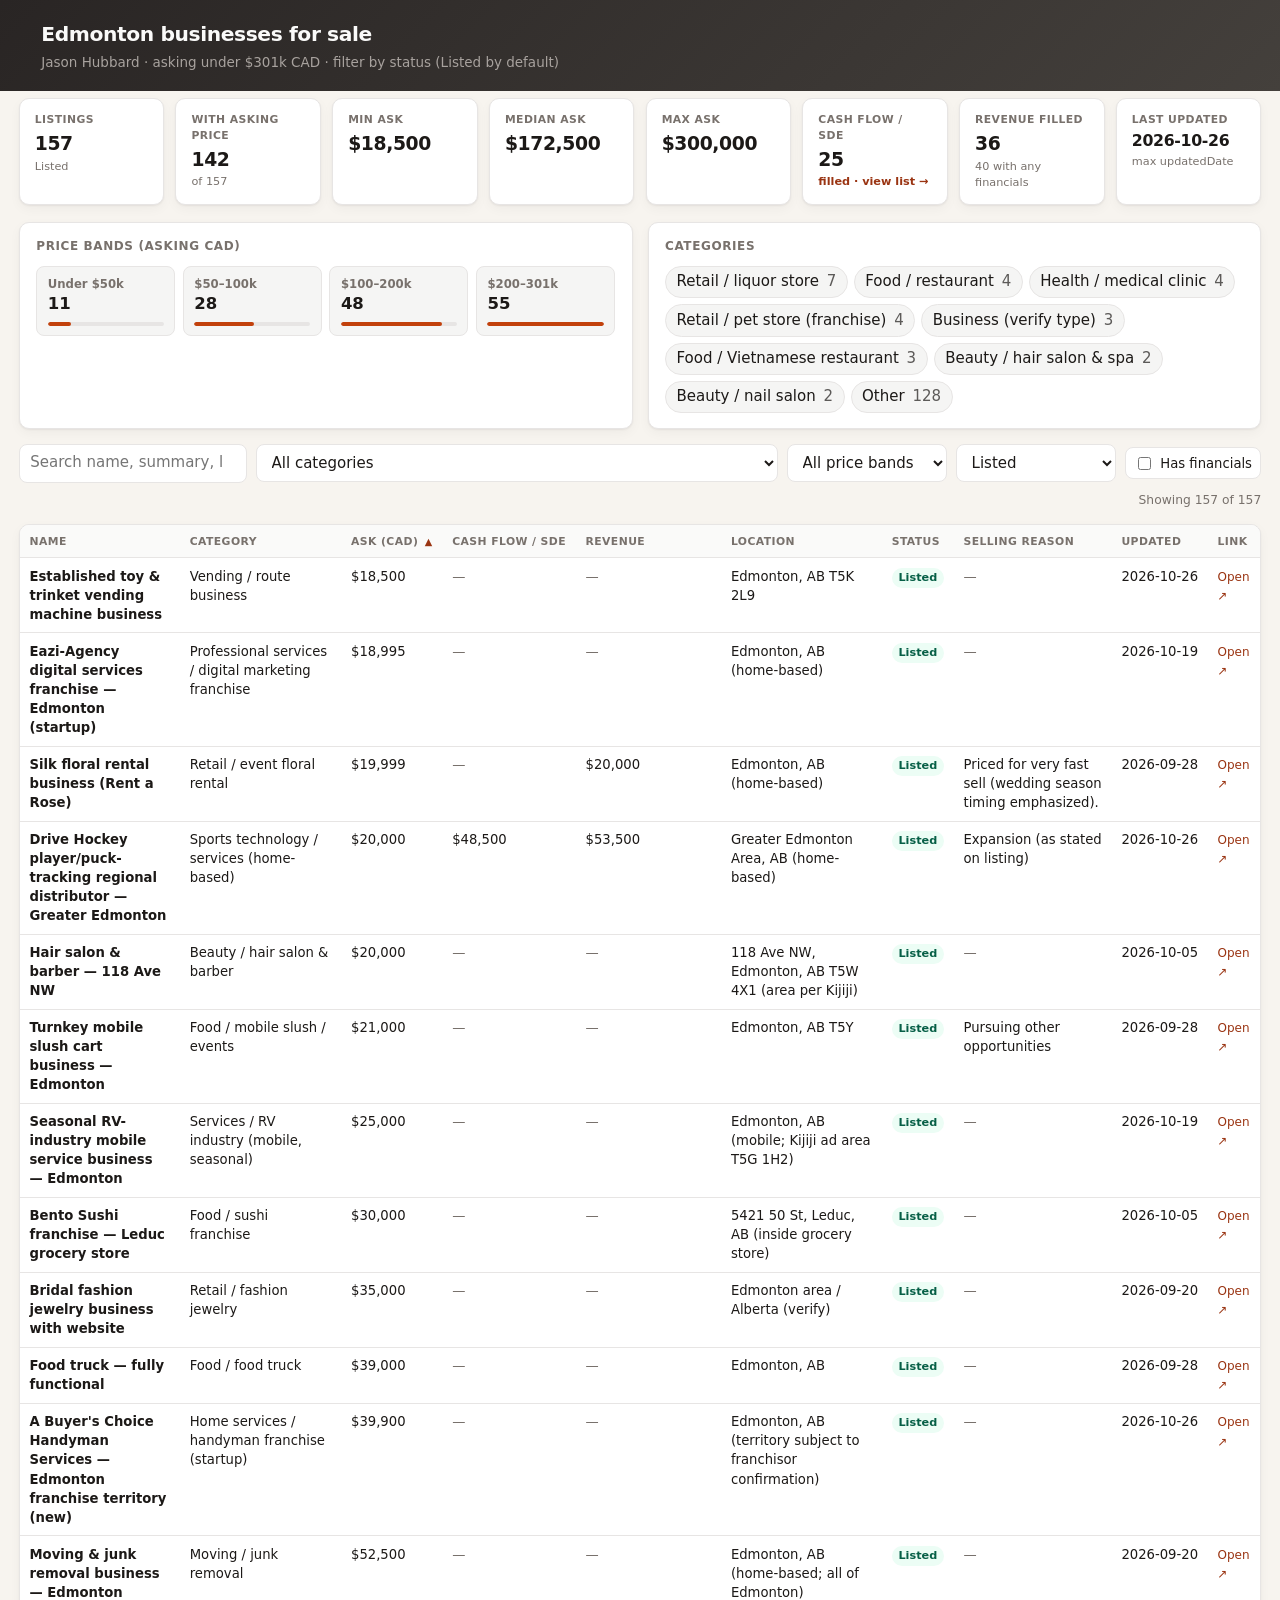
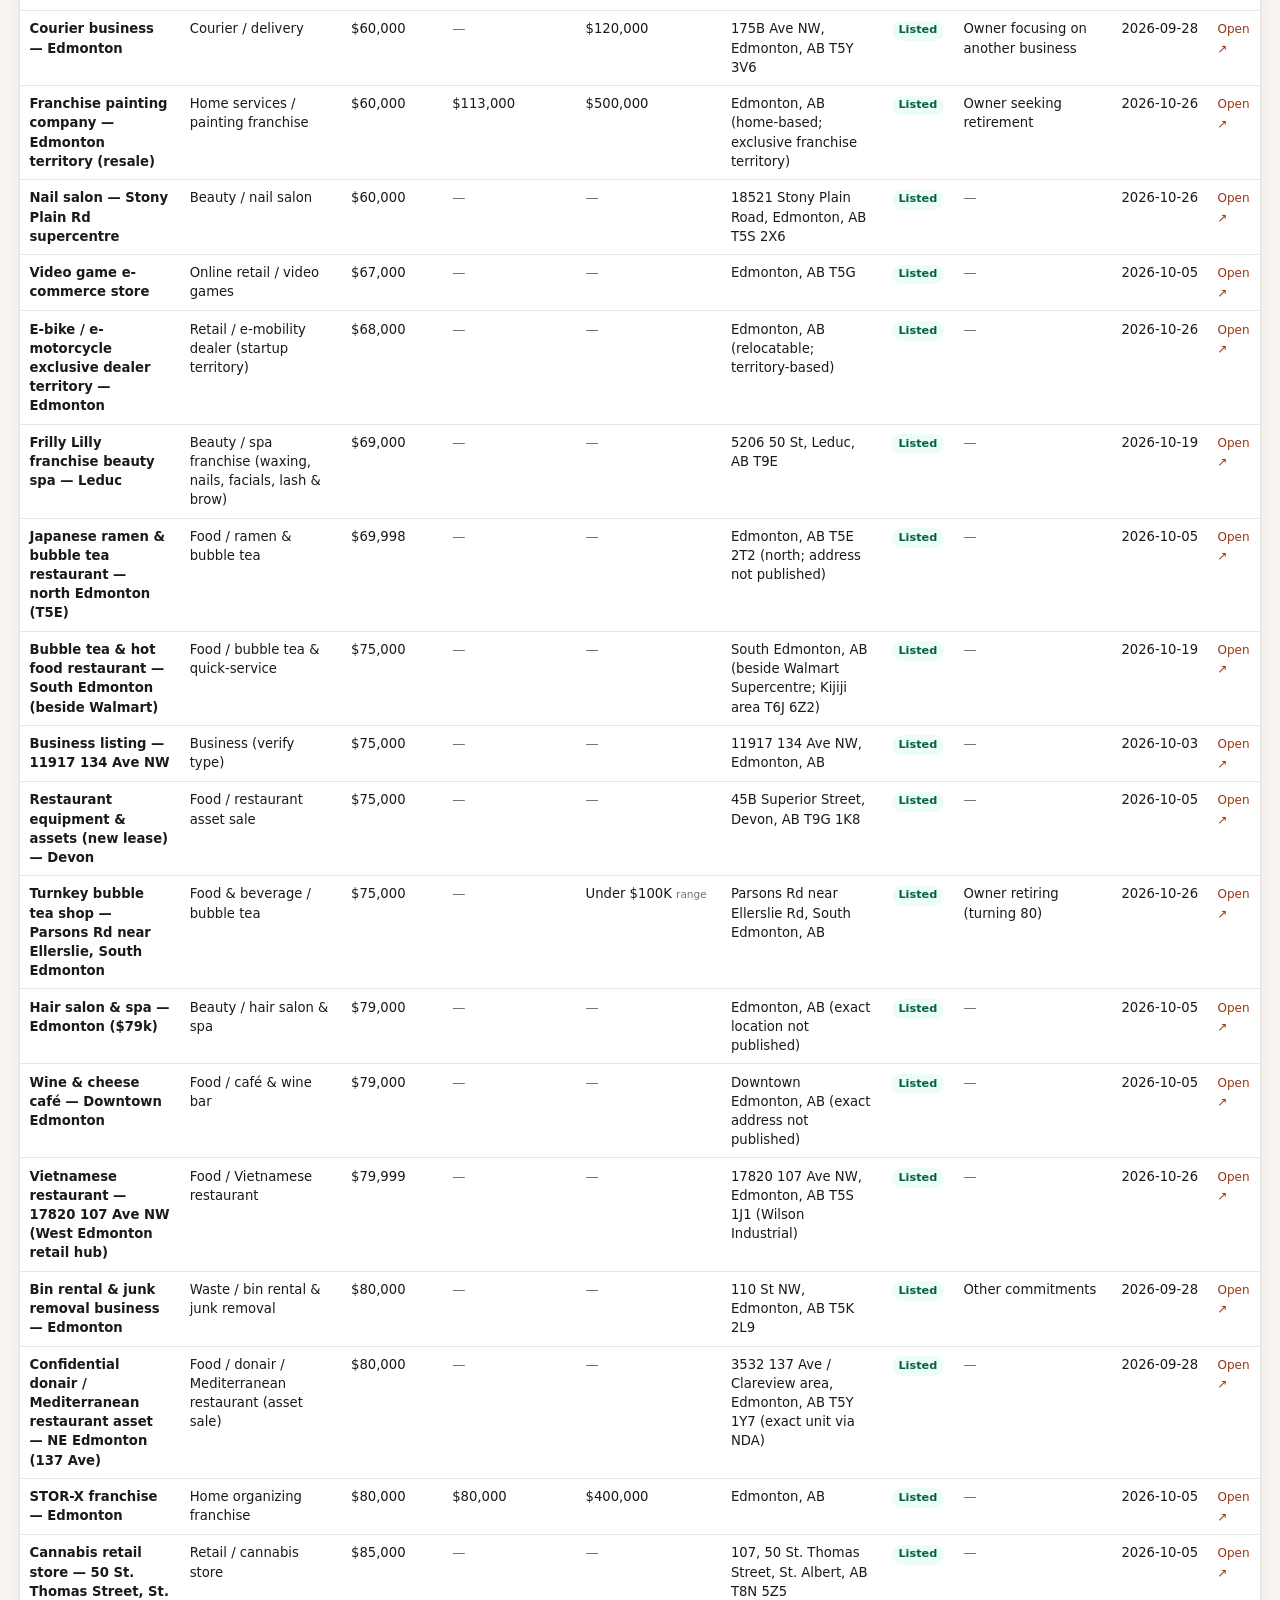
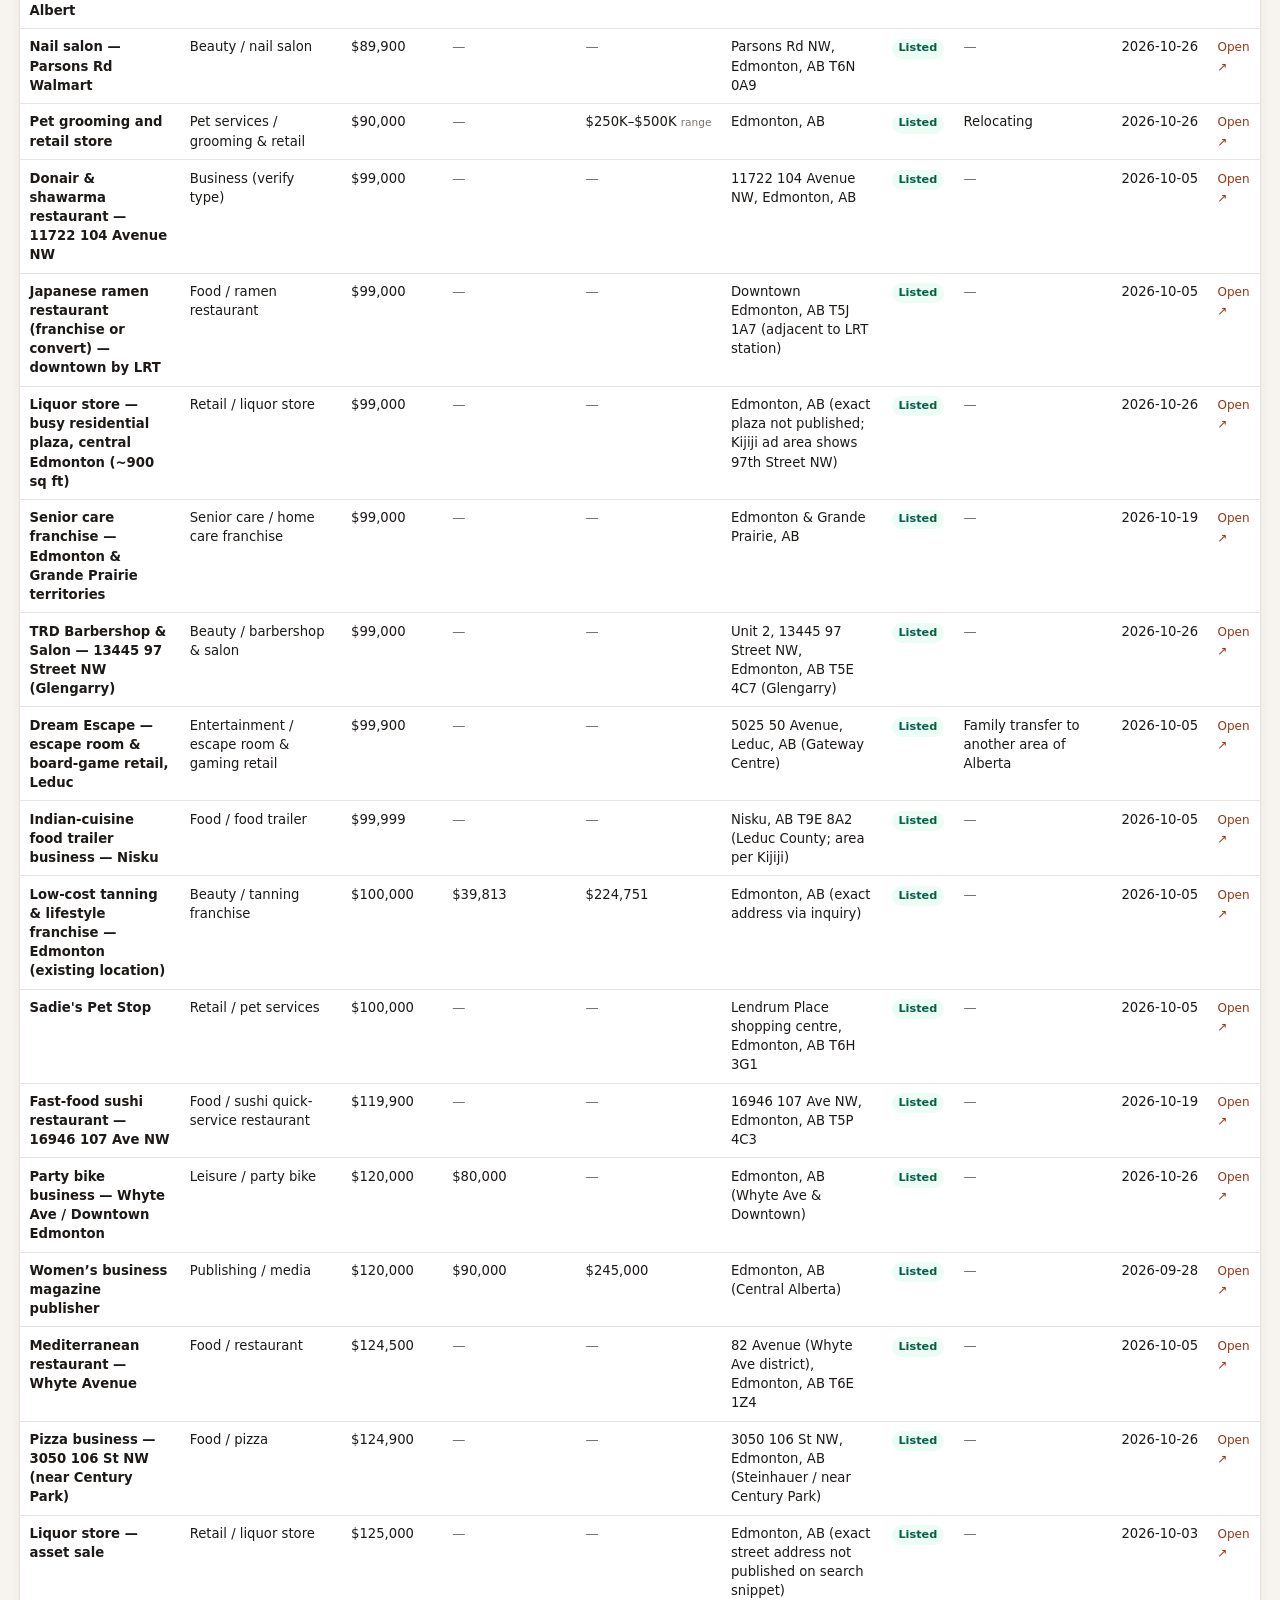
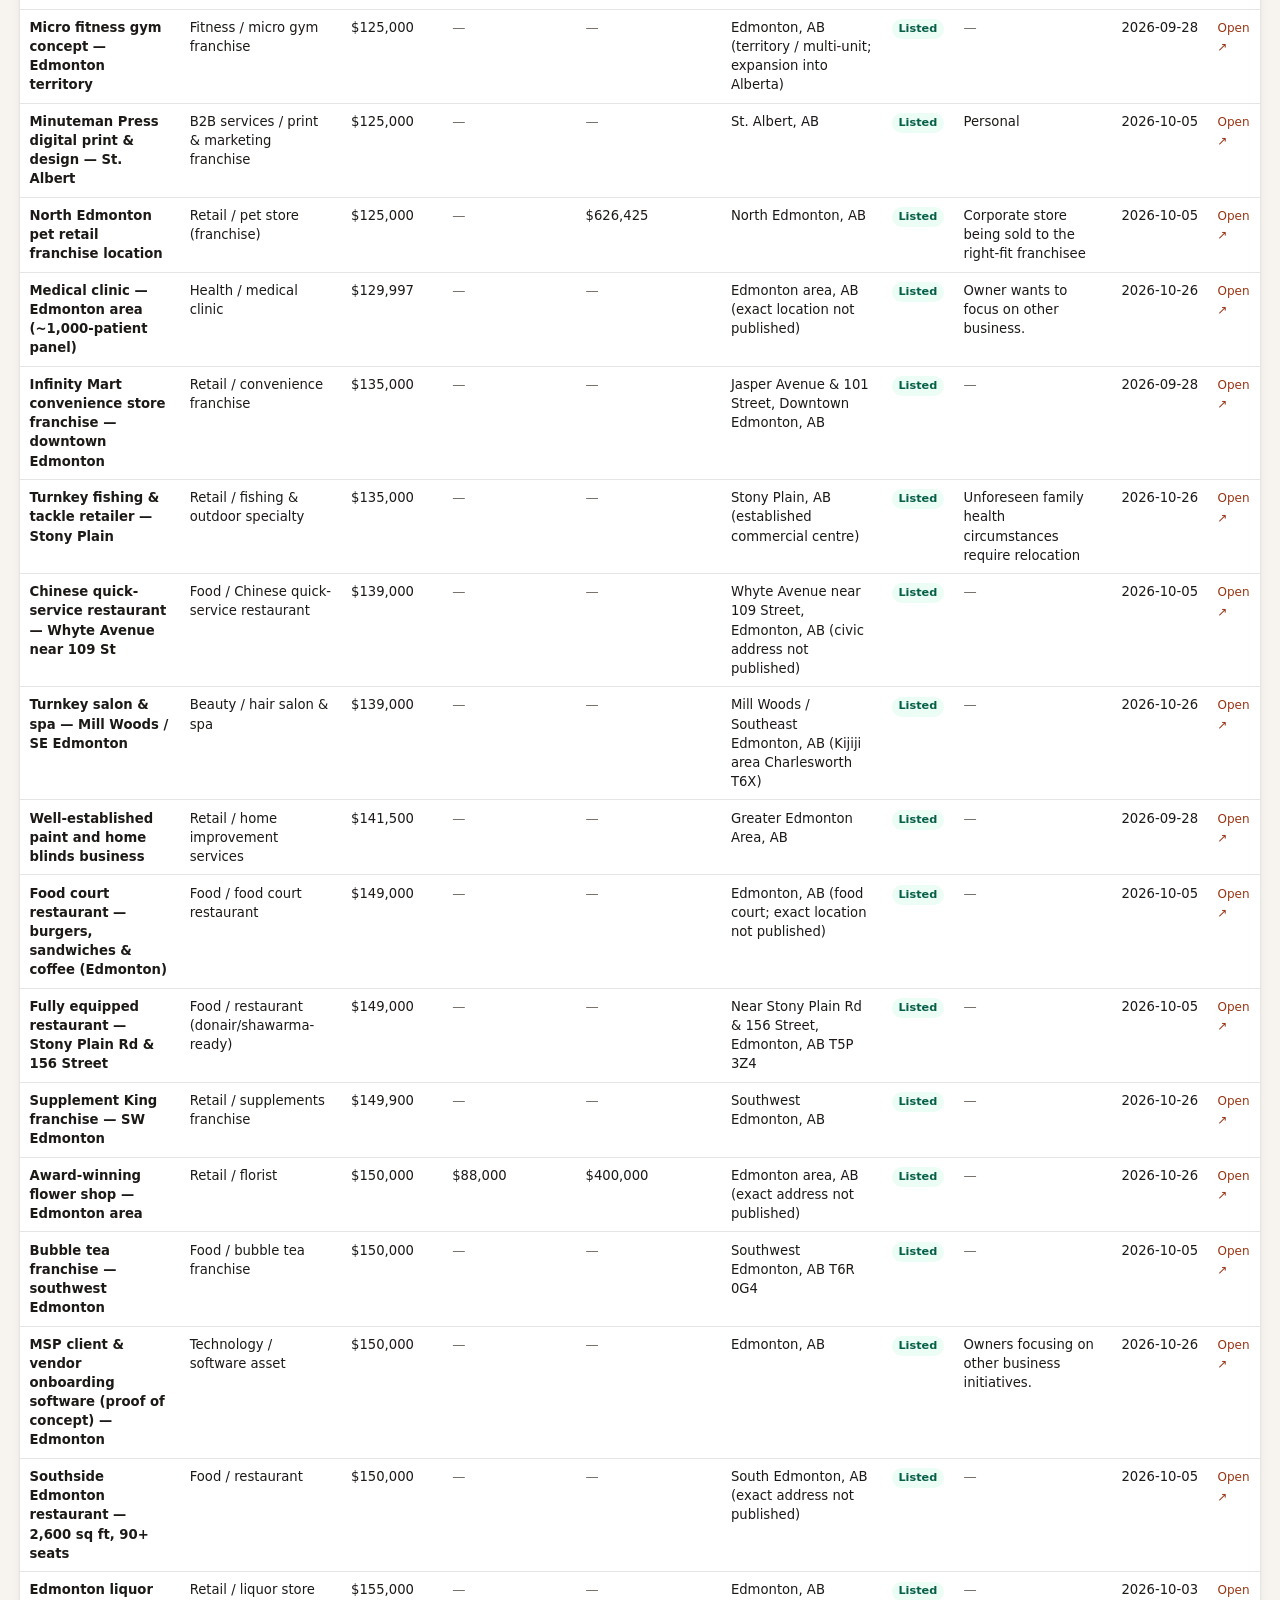
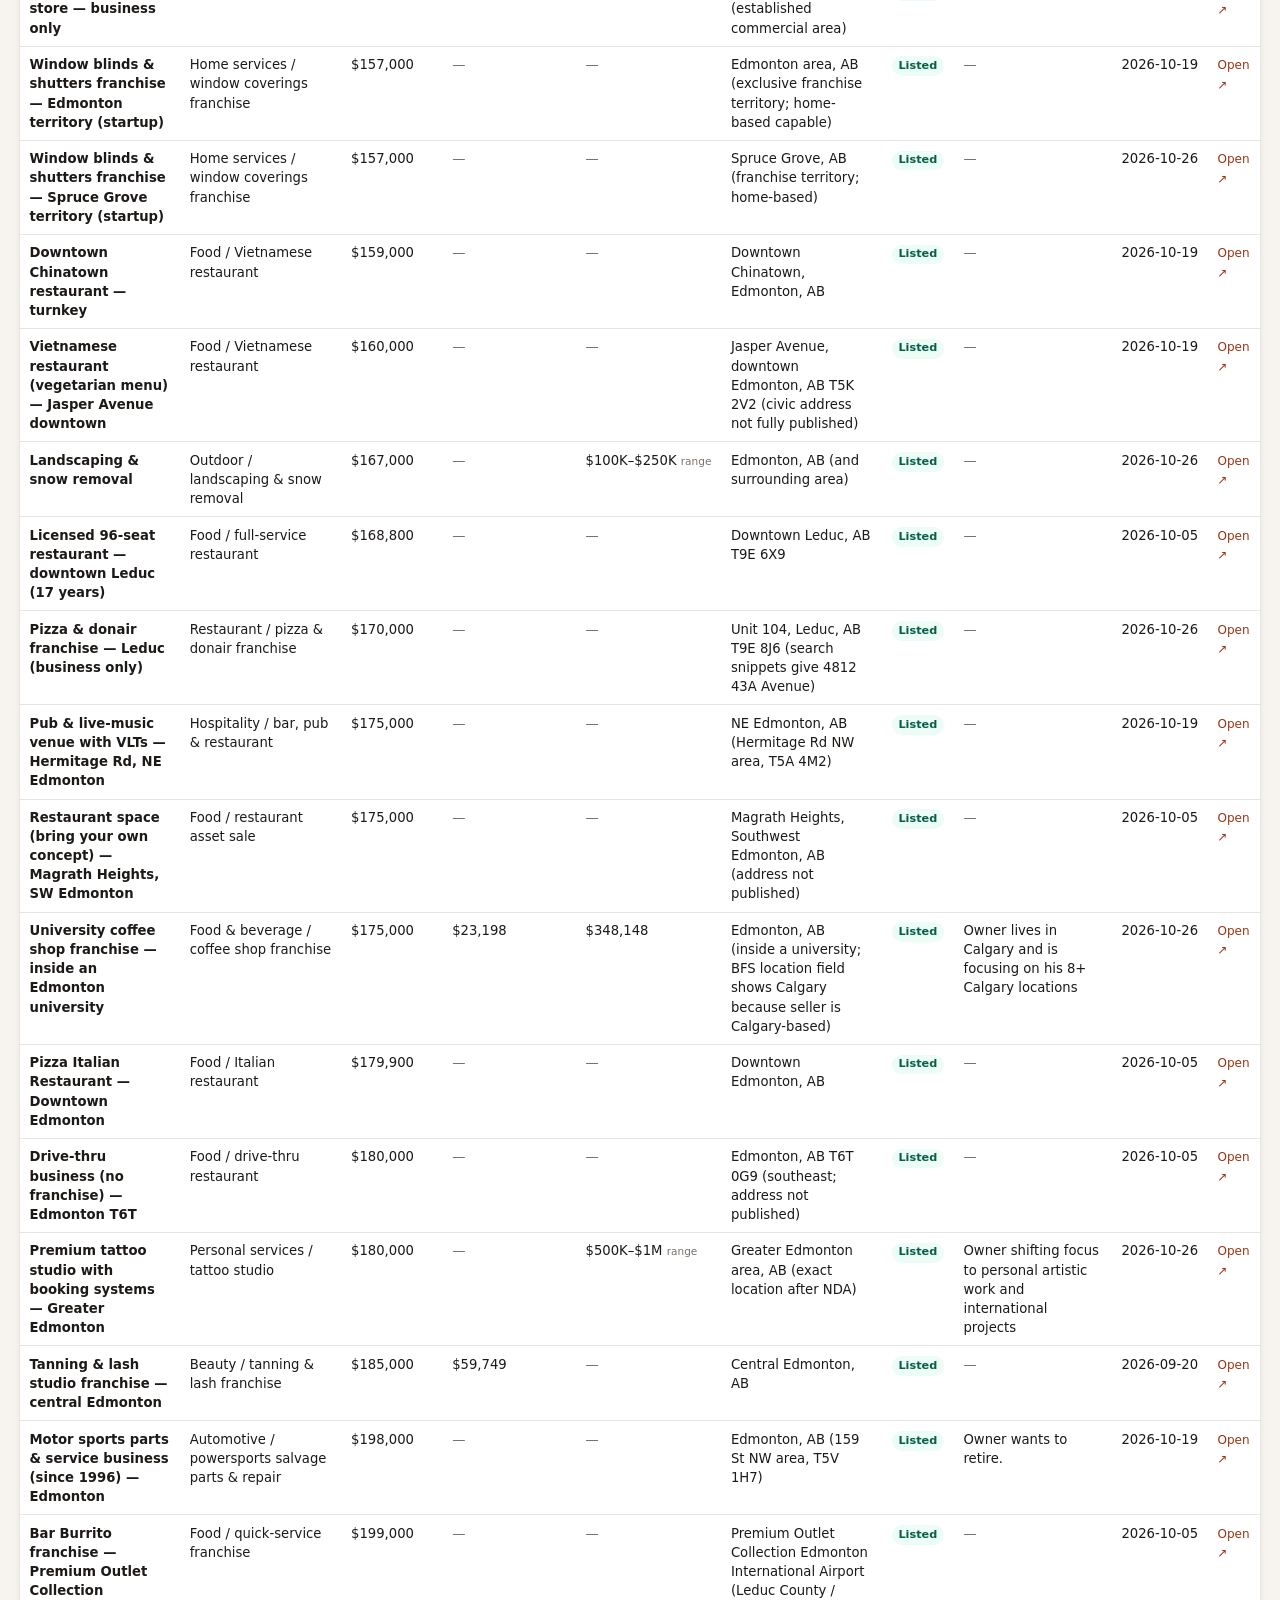
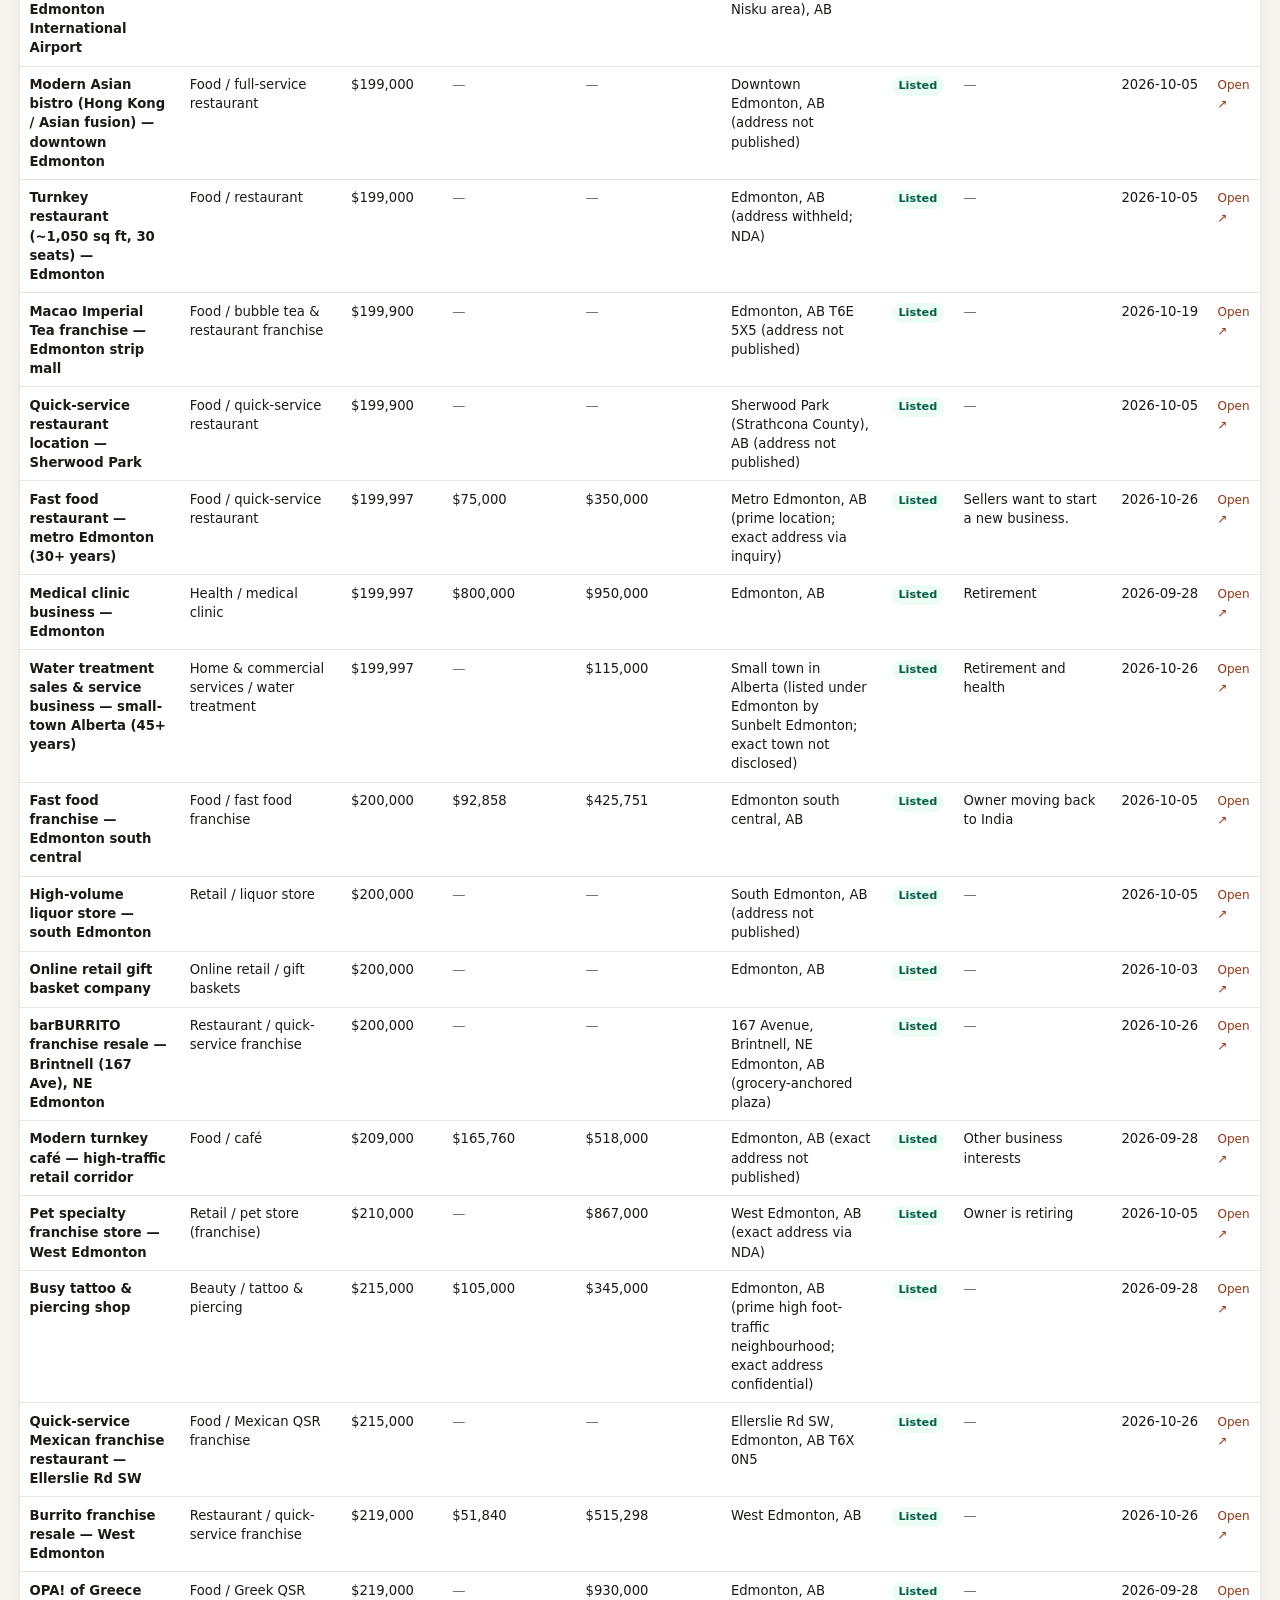
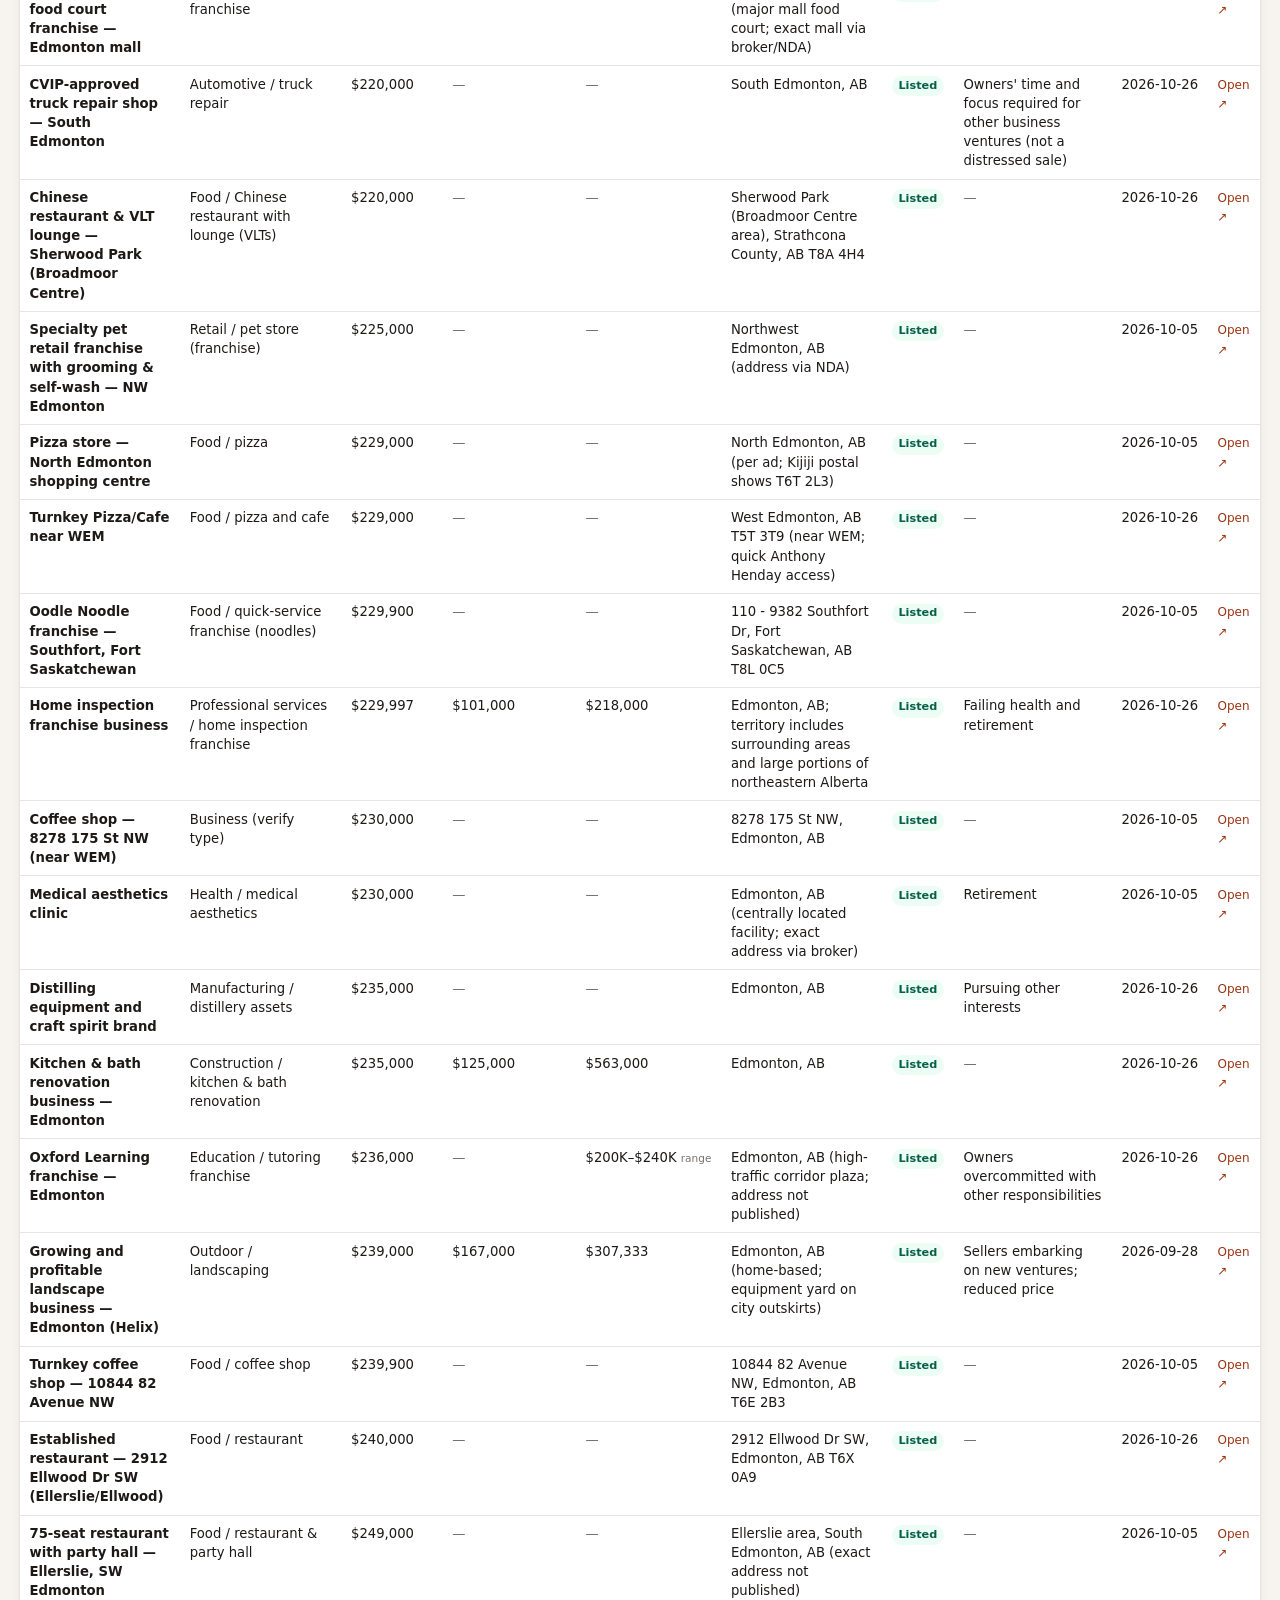
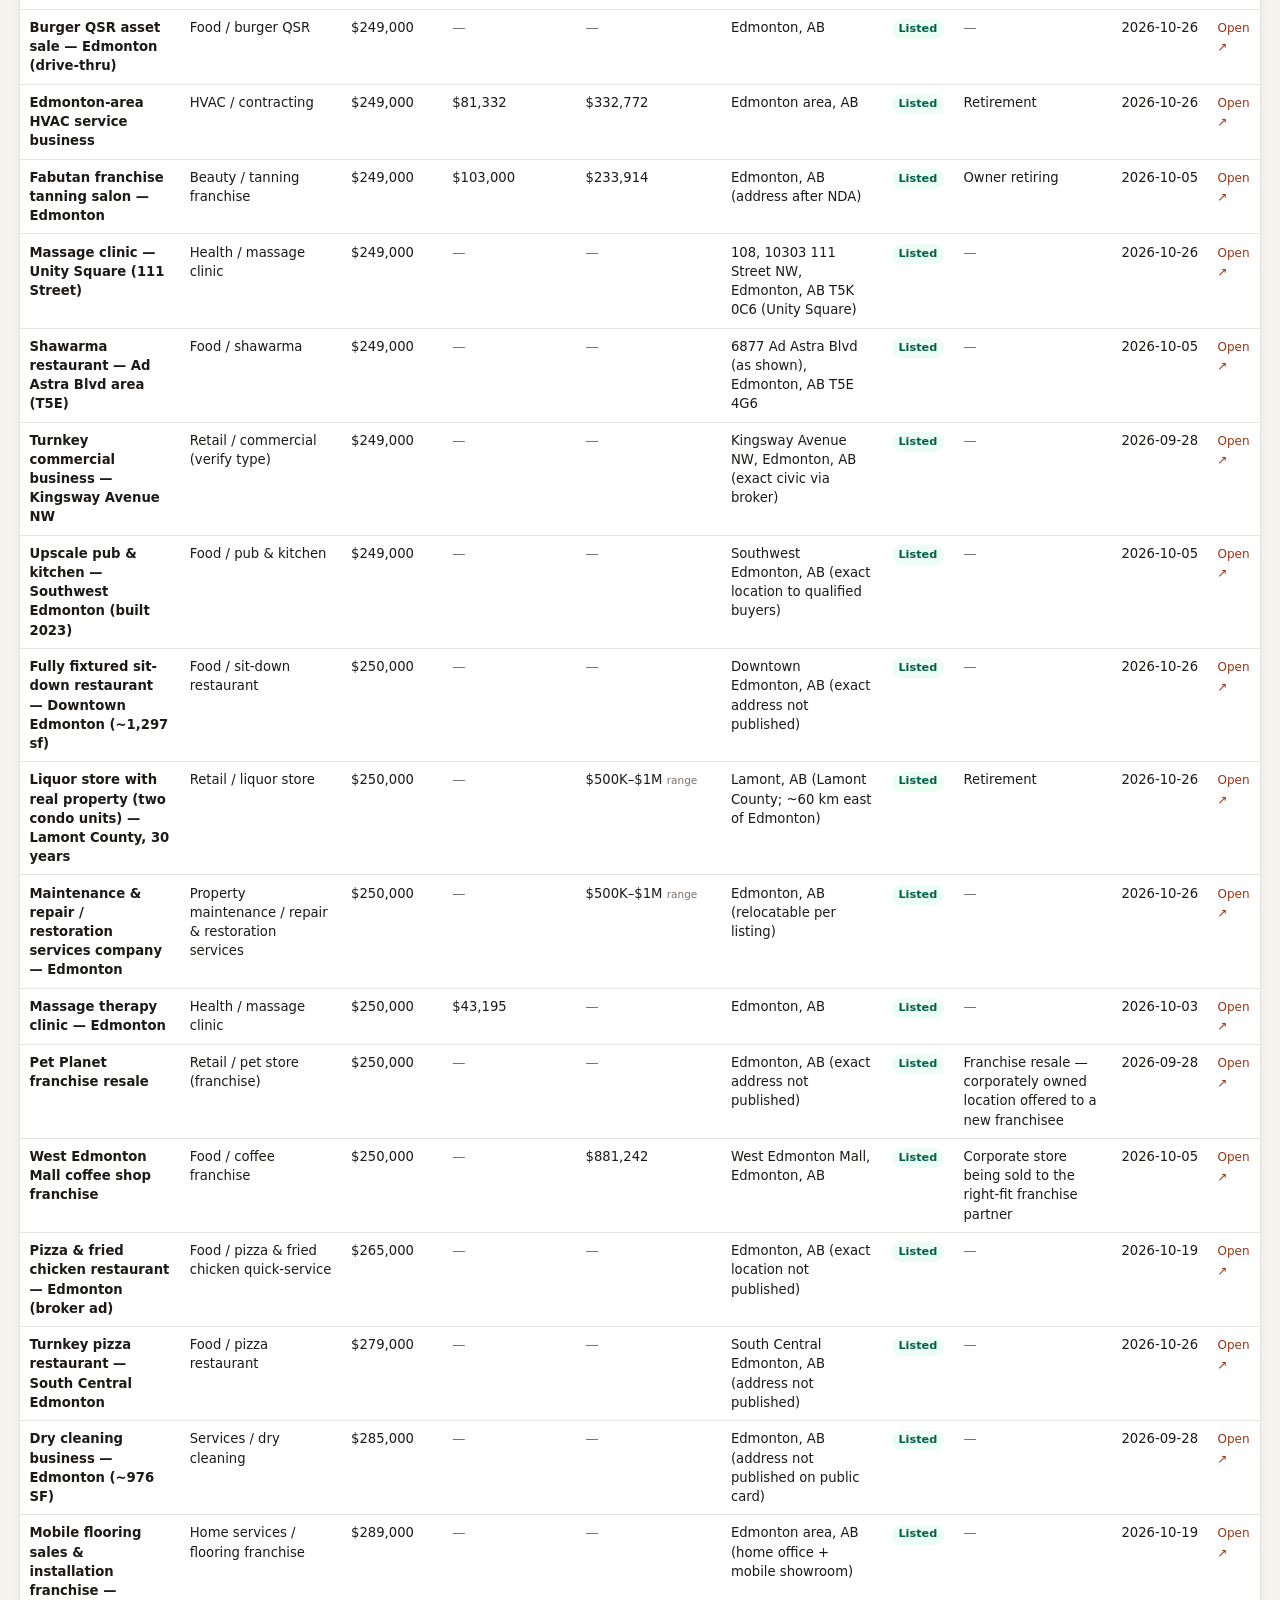
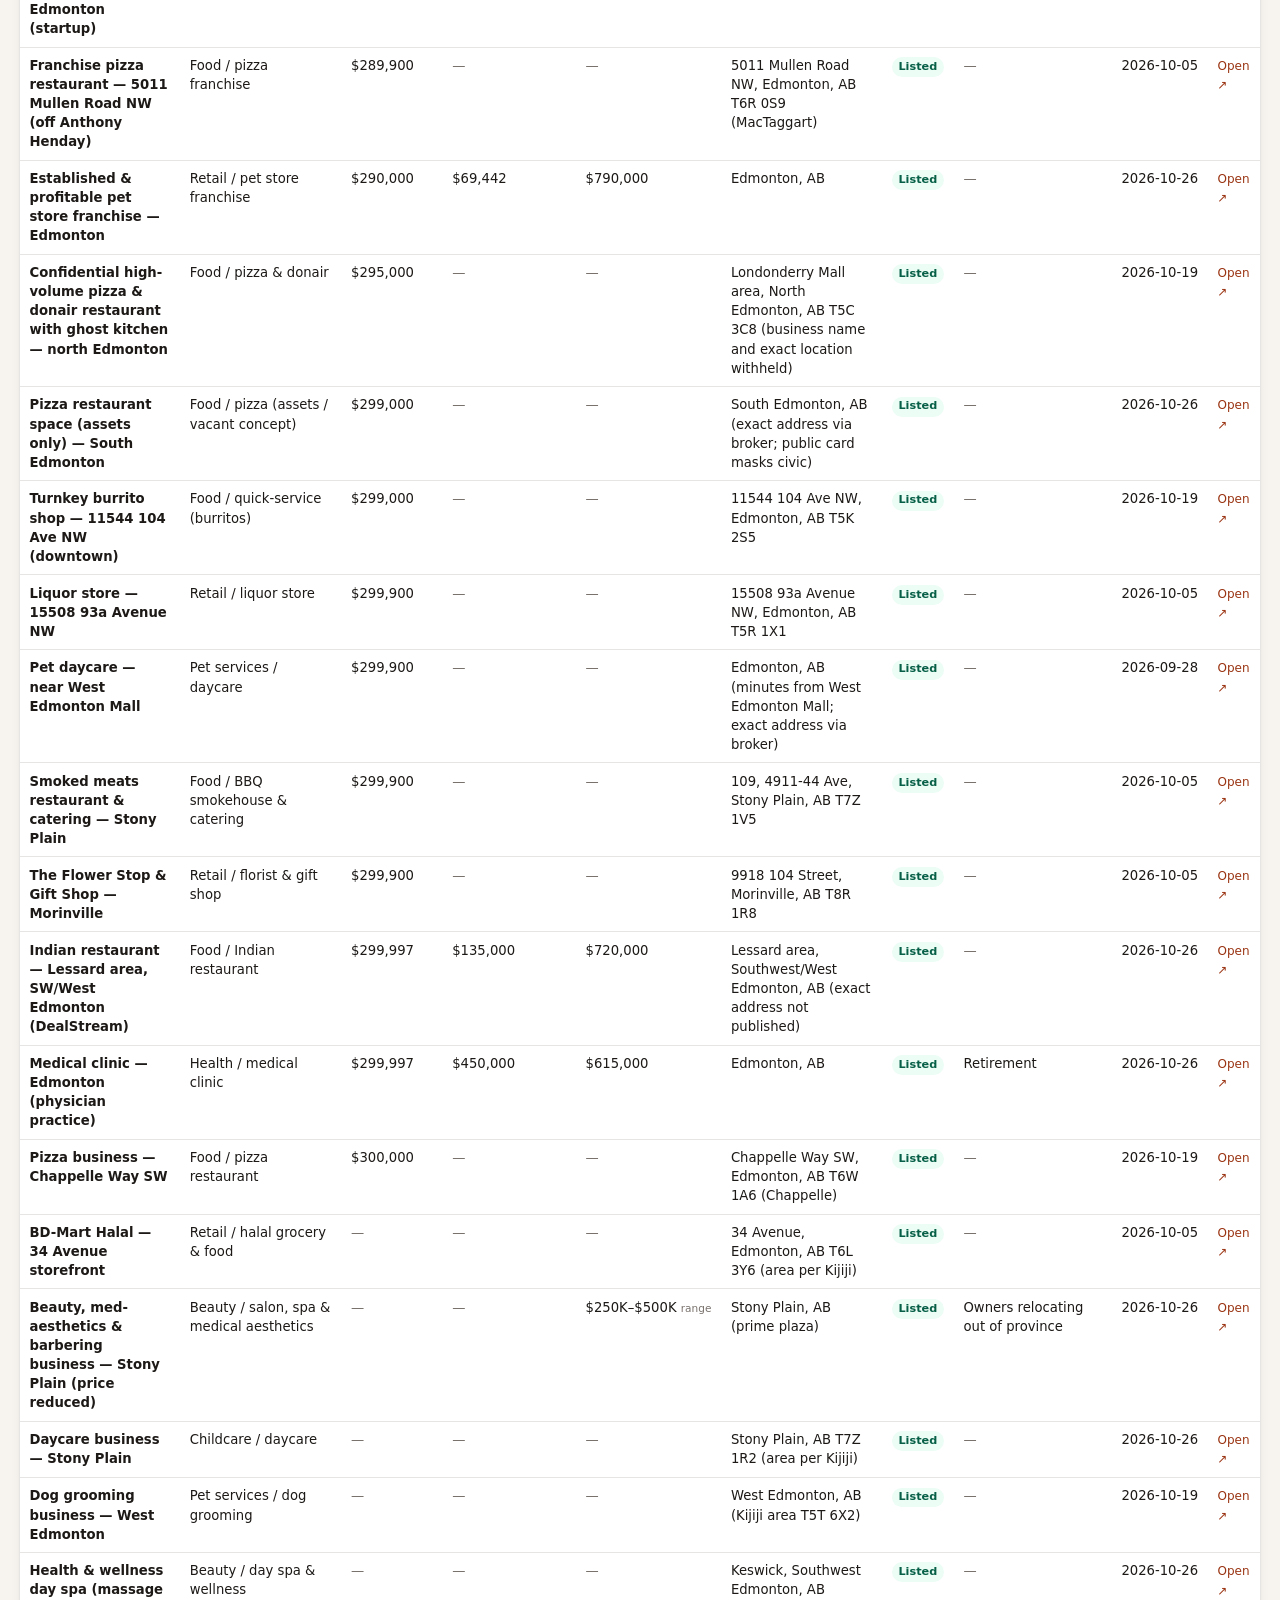
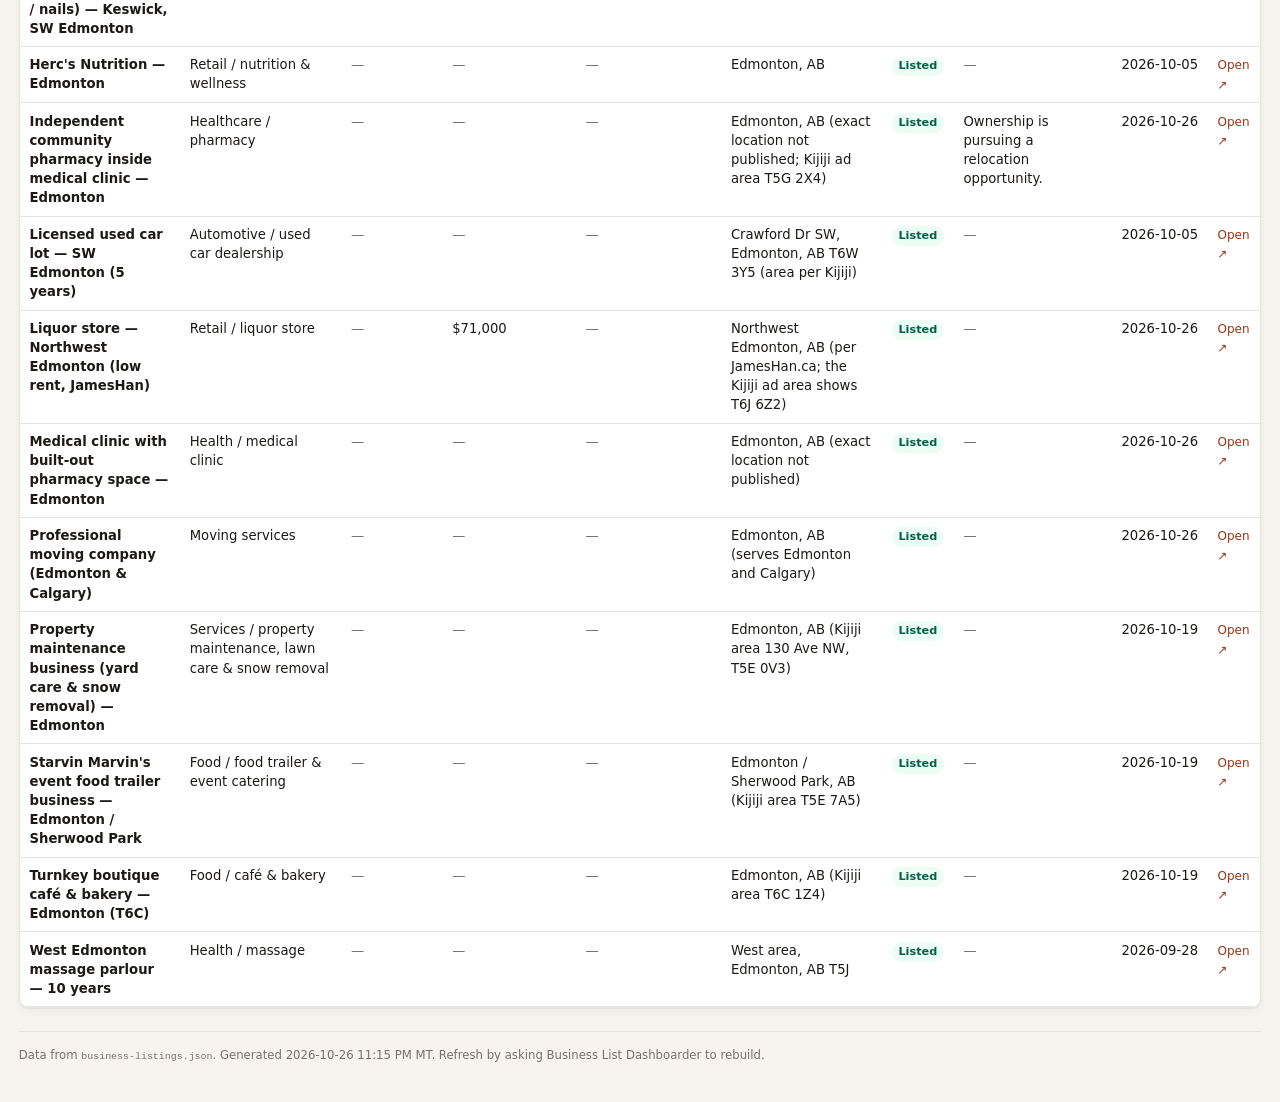
==== docs/index.html @ 5e5c22c2 "Dashboard: all statuses under 01k with working status filter (206 records, Listed default) Co-author" ====
<!DOCTYPE html>
<html lang="en-CA">
<head>
<meta charset="utf-8">
<meta name="viewport" content="width=device-width, initial-scale=1">
<title>Edmonton Businesses for Sale — Jason Hubbard</title>
<style>
:root {
  --bg: #f7f4ef;
  --surface: #ffffff;
  --ink: #1c1917;
  --muted: #78716c;
  --border: #e7e5e4;
  --accent: #9a3412;
  --accent-soft: #ffedd5;
  --chip: #f5f5f4;
  --chip-active: #9a3412;
  --chip-active-text: #fff7ed;
  --row-hover: #fffbeb;
  --expand-bg: #fafaf9;
  --shadow: 0 1px 2px rgba(28,25,23,.06), 0 4px 12px rgba(28,25,23,.04);
  --radius: 10px;
  --font: ui-sans-serif, system-ui, -apple-system, "Segoe UI", Roboto, "Helvetica Neue", Arial, sans-serif;
  --mono: ui-monospace, SFMono-Regular, Menlo, Consolas, monospace;
}
*, *::before, *::after { box-sizing: border-box; }
html { font-size: 15px; }
body {
  margin: 0;
  font-family: var(--font);
  color: var(--ink);
  background: var(--bg);
  line-height: 1.45;
  -webkit-font-smoothing: antialiased;
}
a { color: var(--accent); }
header.app {
  background: linear-gradient(135deg, #292524 0%, #44403c 100%);
  color: #fafaf9;
  padding: 1.35rem 1.5rem 1.2rem;
}
header.app h1 {
  margin: 0 0 .25rem;
  font-size: 1.35rem;
  font-weight: 650;
  letter-spacing: -0.02em;
}
header.app p {
  margin: 0;
  color: #a8a29e;
  font-size: .9rem;
}
.wrap { max-width: 1280px; margin: 0 auto; padding: 1rem 1.25rem 2.5rem; }

/* Summary strip */
.summary {
  display: grid;
  grid-template-columns: repeat(auto-fit, minmax(140px, 1fr));
  gap: .75rem;
  margin: -0.5rem 0 1.1rem;
}
.stat {
  background: var(--surface);
  border: 1px solid var(--border);
  border-radius: var(--radius);
  padding: .85rem 1rem;
  box-shadow: var(--shadow);
}
.stat .label { font-size: .72rem; text-transform: uppercase; letter-spacing: .04em; color: var(--muted); font-weight: 600; }
.stat .value { font-size: 1.25rem; font-weight: 650; margin-top: .15rem; letter-spacing: -0.02em; }
.stat .hint { font-size: .75rem; color: var(--muted); margin-top: .1rem; }

/* Panels */
.panel {
  background: var(--surface);
  border: 1px solid var(--border);
  border-radius: var(--radius);
  padding: 1rem 1.1rem;
  box-shadow: var(--shadow);
  margin-bottom: 1rem;
}
.panel h2 {
  margin: 0 0 .75rem;
  font-size: .8rem;
  text-transform: uppercase;
  letter-spacing: .05em;
  color: var(--muted);
  font-weight: 650;
}
.grid-2 {
  display: grid;
  grid-template-columns: 1fr 1fr;
  gap: 1rem;
}
@media (max-width: 800px) {
  .grid-2 { grid-template-columns: 1fr; }
}

/* Price bands */
.bands { display: flex; flex-wrap: wrap; gap: .5rem; }
.band {
  flex: 1 1 120px;
  background: var(--chip);
  border: 1px solid var(--border);
  border-radius: 8px;
  padding: .55rem .7rem;
  cursor: pointer;
  transition: border-color .15s, background .15s;
  text-align: left;
  font: inherit;
  color: inherit;
}
.band:hover { border-color: #d6d3d1; }
.band.active {
  background: var(--accent-soft);
  border-color: #fdba74;
  color: #7c2d12;
}
.band .bn { font-size: .78rem; color: var(--muted); font-weight: 600; }
.band.active .bn { color: #9a3412; }
.band .bc { font-size: 1.1rem; font-weight: 650; }
.band .bar {
  height: 4px;
  background: #e7e5e4;
  border-radius: 2px;
  margin-top: .4rem;
  overflow: hidden;
}
.band .bar > i {
  display: block;
  height: 100%;
  background: #c2410c;
  border-radius: 2px;
}
.band.active .bar > i { background: #9a3412; }

/* Categories */
.cats { display: flex; flex-wrap: wrap; gap: .4rem; }
.cat-chip {
  border: 1px solid var(--border);
  background: var(--chip);
  border-radius: 999px;
  padding: .28rem .7rem;
  font-size: .8rem;
  cursor: pointer;
  font: inherit;
  color: inherit;
}
.cat-chip:hover { border-color: #d6d3d1; }
.cat-chip.active {
  background: var(--accent);
  color: var(--chip-active-text);
  border-color: var(--accent);
}
.cat-chip .n { opacity: .7; margin-left: .2rem; font-variant-numeric: tabular-nums; }

/* Filters */
.filters {
  display: flex;
  flex-wrap: wrap;
  gap: .6rem;
  align-items: center;
  margin-bottom: 1rem;
}
.filters input[type="search"],
.filters select {
  font: inherit;
  border: 1px solid var(--border);
  border-radius: 8px;
  padding: .5rem .7rem;
  background: var(--surface);
  color: var(--ink);
  min-height: 38px;
}
.filters input[type="search"] { flex: 1 1 220px; min-width: 180px; }
.filters select { min-width: 160px; }
.toggle {
  display: inline-flex;
  align-items: center;
  gap: .4rem;
  font-size: .88rem;
  color: var(--ink);
  user-select: none;
  cursor: pointer;
  padding: .35rem .55rem;
  border: 1px solid var(--border);
  border-radius: 8px;
  background: var(--surface);
}
.toggle input { accent-color: var(--accent); }
.results-meta {
  font-size: .82rem;
  color: var(--muted);
  margin-left: auto;
}

/* Table */
.table-wrap {
  overflow-x: auto;
  border: 1px solid var(--border);
  border-radius: var(--radius);
  background: var(--surface);
  box-shadow: var(--shadow);
  -webkit-overflow-scrolling: touch;
}
table.listings {
  width: 100%;
  border-collapse: collapse;
  min-width: 980px;
  font-size: .88rem;
}
table.listings th,
table.listings td {
  padding: .55rem .65rem;
  text-align: left;
  border-bottom: 1px solid var(--border);
  vertical-align: top;
}
table.listings th {
  position: sticky;
  top: 0;
  background: #fafaf9;
  font-size: .72rem;
  text-transform: uppercase;
  letter-spacing: .04em;
  color: var(--muted);
  font-weight: 650;
  white-space: nowrap;
  z-index: 1;
}
table.listings th.sortable {
  cursor: pointer;
  user-select: none;
}
table.listings th.sortable:hover { color: var(--ink); }
table.listings th .arrow { opacity: .35; margin-left: .15rem; font-size: .65rem; }
table.listings th.sorted .arrow { opacity: 1; color: var(--accent); }
table.listings tbody tr.main-row { cursor: pointer; }
table.listings tbody tr.main-row:hover { background: var(--row-hover); }
table.listings tbody tr.main-row.open { background: #fff7ed; }
table.listings tbody tr.detail-row td {
  background: var(--expand-bg);
  padding: 0;
  border-bottom: 1px solid #d6d3d1;
}
table.listings .name { font-weight: 600; max-width: 260px; }
table.listings .muted { color: var(--muted); }
table.listings .num { font-variant-numeric: tabular-nums; white-space: nowrap; }
table.listings .status {
  display: inline-block;
  padding: .12rem .45rem;
  border-radius: 999px;
  background: #ecfdf5;
  color: #065f46;
  font-size: .75rem;
  font-weight: 600;
}
table.listings a.link {
  font-size: .8rem;
  text-decoration: none;
  border-bottom: 1px solid transparent;
}
table.listings a.link:hover { border-bottom-color: currentColor; }
.detail {
  padding: 1rem 1.15rem 1.15rem;
  display: grid;
  grid-template-columns: 1.4fr 1fr;
  gap: 1rem 1.5rem;
}
@media (max-width: 700px) {
  .detail { grid-template-columns: 1fr; }
}
.detail h3 {
  margin: 0 0 .4rem;
  font-size: .75rem;
  text-transform: uppercase;
  letter-spacing: .04em;
  color: var(--muted);
  font-weight: 650;
}
.detail .block { margin-bottom: .65rem; }
.detail .block:last-child { margin-bottom: 0; }
.detail p { margin: 0; white-space: pre-wrap; }
.detail .kv {
  display: grid;
  grid-template-columns: 110px 1fr;
  gap: .25rem .6rem;
  font-size: .85rem;
}
.detail .kv dt { color: var(--muted); }
.detail .kv dd { margin: 0; }
.detail ul.urls { margin: 0; padding-left: 1.1rem; }
.detail ul.urls li { margin: .2rem 0; word-break: break-all; }
.empty {
  text-align: center;
  padding: 2rem;
  color: var(--muted);
}

footer.foot {
  margin-top: 1.5rem;
  padding-top: 1rem;
  border-top: 1px solid var(--border);
  font-size: .78rem;
  color: var(--muted);
  line-height: 1.5;
}
footer.foot code { font-family: var(--mono); font-size: .85em; }

.stat.clickable {
  cursor: pointer;
  transition: border-color .15s, box-shadow .15s, transform .1s;
}
.stat.clickable:hover {
  border-color: #fdba74;
  box-shadow: 0 0 0 2px var(--accent-soft);
}
.stat.clickable:focus-visible {
  outline: 2px solid #c2410c;
  outline-offset: 2px;
}
.stat.clickable .hint-link {
  color: #9a3412;
  font-weight: 600;
}
#view-cashflow { display: none; }
body.view-cashflow #view-main { display: none; }
body.view-cashflow #view-cashflow { display: block; }
.page-head {
  display: flex; flex-wrap: wrap; align-items: baseline; gap: .75rem 1.25rem;
  margin: 0 0 1rem;
}
.page-head h2 { margin: 0; font-size: 1.35rem; letter-spacing: -0.02em; }
.page-head .back {
  font-size: .9rem; color: #9a3412; text-decoration: none; font-weight: 600;
}
.page-head .back:hover { text-decoration: underline; }
.page-head .meta { color: var(--muted); font-size: .9rem; }
.cf-cards { display: grid; gap: .75rem; }
.cf-card {
  background: var(--surface); border: 1px solid var(--border); border-radius: var(--radius);
  padding: 1rem 1.1rem; box-shadow: var(--shadow);
}
.cf-card h3 { margin: 0 0 .35rem; font-size: 1.05rem; }
.cf-card .row {
  display: flex; flex-wrap: wrap; gap: .5rem 1.25rem; font-size: .9rem; margin: .35rem 0;
}
.cf-card .row strong { font-weight: 650; }
.cf-card .muted { color: var(--muted); }
.cf-card a.ext { color: #9a3412; font-weight: 600; text-decoration: none; }
.cf-card a.ext:hover { text-decoration: underline; }


.status.delisted { background: #fef2f2; color: #991b1b; }
.status.sold { background: #f5f5f4; color: #44403c; }
.status.pending { background: #fff7ed; color: #9a3412; }
</style>
</head>
<body>
<header class="app">
  <div class="wrap" style="padding-bottom:0;padding-top:0;">
    <h1>Edmonton businesses for sale</h1>
    <p>Jason Hubbard · asking under $301k CAD · filter by status (Listed by default)</p>
  </div>
</header>

<div class="wrap">
  
<div id="view-main">
<div class="summary" id="summary"></div>

  <div class="grid-2">
    <div class="panel">
      <h2>Price bands (asking CAD)</h2>
      <div class="bands" id="bands"></div>
    </div>
    <div class="panel">
      <h2>Categories</h2>
      <div class="cats" id="cats"></div>
    </div>
  </div>

  <div class="filters">
    <input type="search" id="q" placeholder="Search name, summary, location, category…" autocomplete="off">
    <select id="catFilter" aria-label="Category filter">
      <option value="">All categories</option>
    </select>
    <select id="bandFilter" aria-label="Price band filter">
      <option value="">All price bands</option>
      <option value="under50">Under $50k</option>
      <option value="50_100">$50–100k</option>
      <option value="100_200">$100–200k</option>
      <option value="200_301">$200–301k</option>
    </select>
    <select id="statusFilter" aria-label="Listing status">
      <option value="Listed" selected>Listed</option>
      <option value="Delisted">Delisted</option>
      <option value="Sold">Sold</option>
      <option value="Sale Pending">Sale Pending</option>
      <option value="">All statuses</option>
    </select>
    <label class="toggle"><input type="checkbox" id="hasFin"> Has financials</label>
    <span class="results-meta" id="resultsMeta"></span>
  </div>

  <div class="table-wrap">
    <table class="listings" id="table">
      <thead>
        <tr>
          <th class="sortable" data-sort="name">Name <span class="arrow"></span></th>
          <th class="sortable" data-sort="category">Category <span class="arrow"></span></th>
          <th class="sortable sorted" data-sort="ask" data-dir="asc">Ask (CAD) <span class="arrow">▲</span></th>
          <th>Cash flow / SDE</th>
          <th class="sortable" data-sort="revenue">Revenue <span class="arrow"></span></th>
          <th>Location</th>
          <th>Status</th>
          <th>Selling reason</th>
          <th class="sortable" data-sort="updated">Updated <span class="arrow"></span></th>
          <th>Link</th>
        </tr>
      </thead>
      <tbody id="tbody"></tbody>
    </table>
  </div>

  </div><!-- /view-main -->


<div id="view-cashflow">
  <div class="page-head">
    <a class="back" href="#/" id="backHome">← All listings</a>
    <h2>Businesses with cash flow / SDE</h2>
    <span class="meta" id="cfMeta"></span>
  </div>
  <div class="cf-cards" id="cfList"></div>
</div>

<footer class="foot">
    Data from <code>business-listings.json</code>.
    Generated <span id="genAt"></span>.
    Refresh by asking Business List Dashboarder to rebuild.
  </footer>
</div>

<script>
const LISTINGS = [{"businessName": "Established toy & trinket vending machine business", "category": "Vending / route business", "summary": "Turnkey route of 25 toy and trinket vending machines in existing high-traffic charity-sponsored locations; owner retiring. No location fees or commissions; approximately 70¢ profit per $1 sale.", "createdDate": "2026-09-21", "updatedDate": "2026-10-26", "listingStatus": "Listed", "listingUrls": ["https://www.kijiji.ca/v-other-business-industrial/edmonton/established-vending-machine-business-for-sale/1741879859"], "listingDomainUrls": ["https://www.kijiji.ca"], "askingCAD": 18500, "grossRevenueCAD": null, "grossRevenueLowCAD": null, "grossRevenueHighCAD": null, "cashFlowSdeCAD": null, "established": null, "location": "Edmonton, AB T5K 2L9", "brokerAgentInfo": "Tomas; owner; phone shown in listing", "otherLocationComments": null, "employees": null, "squareFootageSqFt": null, "leaseMonthlyCAD": null, "leaseNotes": null, "inventoryIncluded": null, "inventoryValueCAD": null, "equipmentFixturesIncluded": "25 toy and trinket vending machines; company warranty included", "equipmentFixturesValueCAD": null, "isFranchise": null, "franchiseName": null, "saleType": null, "propertyArrangement": null, "clientOrContractNotes": "Existing high-traffic locations; charity-sponsored locations; no commission or location fees", "dataNotes": "Direct Kijiji listing states only a few hours every five weeks to restock/collect; revenue not stated. | Confirmed still active on Kijiji at $18,500 (2026-09-28). | 2026-10-19: Delisted — Kijiji ad page shows ad status EXPIRED | 2026-10-26: restored Listed — Kijiji ad 1741879859 now returns status ACTIVE at $18,500 and shows up in the 2026-10-26 Edmonton business search results. It was EXPIRED on 2026-10-19.", "sellingReason": null}, {"businessName": "Eazi-Agency digital services franchise — Edmonton (startup)", "category": "Professional services / digital marketing franchise", "summary": "New home-based Eazi-Agency digital marketing/technology franchise opportunity in Edmonton (not a resale of an existing operating business). Investment from CAD $18,995 listed ask; monthly option from ~$895/month mentioned in marketing copy. AI-powered digital marketing services with franchisor systems and training.", "createdDate": "2026-10-19", "updatedDate": "2026-10-19", "listingStatus": "Listed", "listingUrls": ["https://canada.businessesforsale.com/canadian/flexible-digital-services-franchise-in-edmonton-for-sale.aspx"], "listingDomainUrls": ["https://canada.businessesforsale.com"], "askingCAD": 18995, "grossRevenueCAD": null, "grossRevenueLowCAD": null, "grossRevenueHighCAD": null, "cashFlowSdeCAD": null, "established": null, "location": "Edmonton, AB (home-based)", "brokerAgentInfo": null, "otherLocationComments": "Can serve clients throughout Edmonton and beyond without dedicated commercial office.", "employees": null, "squareFootageSqFt": null, "leaseMonthlyCAD": null, "leaseNotes": null, "inventoryIncluded": null, "inventoryValueCAD": null, "equipmentFixturesIncluded": null, "equipmentFixturesValueCAD": null, "isFranchise": true, "franchiseName": "Eazi-Agency", "saleType": "New franchise / startup opportunity", "propertyArrangement": "Home-based", "clientOrContractNotes": null, "dataNotes": "BFS explicitly states this is a new franchise opportunity rather than sale of an existing operating business. Revenue/cash flow undisclosed. Also listed under franchise opportunities as eazi-agency?location=Edmonton.", "sellingReason": null}, {"businessName": "Silk floral rental business (Rent a Rose)", "category": "Retail / event floral rental", "summary": "Home-based premium faux flower rental business with Shopify order site (rentarose.ca). Pre-made bridal/bridesmaid bouquets, boutonnieres, centrepieces, funeral sprays, and arch florals for five-day rentals. Priced for quick sale with ~$90k physical assets included.", "createdDate": "2026-09-28", "updatedDate": "2026-09-28", "listingStatus": "Listed", "listingUrls": ["https://canada.businessesforsale.com/canadian/silk-floral-rental-business-with-order-website.aspx", "https://canada.businessesforsale.com/canadian/turnkey-faux-floral-rental-business-with-order-website.aspx"], "listingDomainUrls": ["https://canada.businessesforsale.com"], "askingCAD": 19999, "grossRevenueCAD": 20000, "grossRevenueLowCAD": null, "grossRevenueHighCAD": null, "cashFlowSdeCAD": null, "established": null, "location": "Edmonton, AB (home-based)", "brokerAgentInfo": null, "otherLocationComments": null, "employees": null, "squareFootageSqFt": null, "leaseMonthlyCAD": null, "leaseNotes": null, "inventoryIncluded": true, "inventoryValueCAD": 90000, "equipmentFixturesIncluded": "Designed/loose florals, boxes, shelving, floral tools, work tables; Shopify site; Instagram Rent.a.rose (~1000 followers)", "equipmentFixturesValueCAD": null, "isFranchise": null, "franchiseName": null, "saleType": "Asset / business sale", "propertyArrangement": "Home-based", "clientOrContractNotes": null, "dataNotes": "Listing states ~$90k product/assets selling for $19,999 OBO; claimed side-hustle income $20–25k/year not independently verified. Website rentarose.ca.", "sellingReason": "Priced for very fast sell (wedding season timing emphasized)."}, {"businessName": "Drive Hockey player/puck-tracking regional distributor — Greater Edmonton", "category": "Sports technology / services (home-based)", "summary": "Regional distribution office for Drive Hockey's sensor + AI player/puck tracking and analytics service for amateur hockey teams and leagues across Alberta. Serves 1,000+ teams in the regional market; services billed ~$250+/hr plus recurring annual income from team tracking systems. Can be run part-time by a non-technical owner; full training and ongoing support. Priced for quick sale.", "createdDate": "2026-10-26", "updatedDate": "2026-10-26", "listingStatus": "Listed", "listingUrls": ["https://canada.businessesforsale.com/canadian/hockey-tech-business-for-sale-2.aspx"], "listingDomainUrls": ["https://canada.businessesforsale.com"], "askingCAD": 20000, "grossRevenueCAD": 53500, "grossRevenueLowCAD": null, "grossRevenueHighCAD": null, "cashFlowSdeCAD": 48500, "established": "~2023 (listing says 3 years established)", "location": "Greater Edmonton Area, AB (home-based)", "brokerAgentInfo": "DHA Corporate Brokers (BFS listing ID 3309944, seller ref AB - Edmonton).", "otherLocationComments": "Work from home; relocatable; serves teams throughout Alberta.", "employees": null, "squareFootageSqFt": null, "leaseMonthlyCAD": null, "leaseNotes": null, "inventoryIncluded": true, "inventoryValueCAD": 20000, "equipmentFixturesIncluded": null, "equipmentFixturesValueCAD": null, "isFranchise": null, "franchiseName": null, "saleType": "Asset / distributorship sale", "propertyArrangement": "Home-based", "clientOrContractNotes": "Serves more than 1,000 teams in the regional market; recurring annual income from distributed team tracking systems.", "dataNotes": "2026-10-26 good-a: From BFS detail. $20k inventory (tracking system with 40 player tags + vendor credit for future licences) included in ask. Owner financing available. Brand is Drive Hockey; structure looks like a regional distributor/dealer, not a formal franchise resale — confirm with broker.", "sellingReason": "Expansion (as stated on listing)"}, {"businessName": "Hair salon & barber — 118 Ave NW", "category": "Beauty / hair salon & barber", "summary": "Hair salon and barber offering men's and women's haircuts plus manicures.", "createdDate": "2026-10-05", "updatedDate": "2026-10-05", "listingStatus": "Listed", "listingUrls": ["https://www.kijiji.ca/v-other-business-industrial/edmonton/hair-salon-and-barber-for-sell/1736372967"], "listingDomainUrls": ["https://www.kijiji.ca"], "askingCAD": 20000, "grossRevenueCAD": null, "grossRevenueLowCAD": null, "grossRevenueHighCAD": null, "cashFlowSdeCAD": null, "established": null, "location": "118 Ave NW, Edmonton, AB T5W 4X1 (area per Kijiji)", "brokerAgentInfo": null, "otherLocationComments": null, "employees": null, "squareFootageSqFt": null, "leaseMonthlyCAD": null, "leaseNotes": null, "inventoryIncluded": null, "inventoryValueCAD": null, "equipmentFixturesIncluded": null, "equipmentFixturesValueCAD": null, "isFranchise": null, "franchiseName": null, "saleType": "Business sale", "propertyArrangement": null, "clientOrContractNotes": null, "dataNotes": "Very sparse Kijiji ad (posted Apr 2026, still active). No financials, lease, or contact details in text.", "sellingReason": null}, {"businessName": "Turnkey mobile slush cart business — Edmonton", "category": "Food / mobile slush / events", "summary": "Fully operational mobile slush business for weddings, corporate events, festivals and private parties. Includes commercial 3-tank VEVOR machine, custom cart, branding, Instagram (1,850+ followers), supplier contacts, recipes, and training.", "createdDate": "2026-09-28", "updatedDate": "2026-09-28", "listingStatus": "Listed", "listingUrls": ["https://www.kijiji.ca/v-other-business-industrial/edmonton/turnkey-mobile-slush-cart-business-for-sale-edmonton/1743758102"], "listingDomainUrls": ["https://www.kijiji.ca"], "askingCAD": 21000, "grossRevenueCAD": null, "grossRevenueLowCAD": null, "grossRevenueHighCAD": null, "cashFlowSdeCAD": null, "established": null, "location": "Edmonton, AB T5Y", "brokerAgentInfo": "AG; owner; Kijiji listing", "otherLocationComments": null, "employees": null, "squareFootageSqFt": null, "leaseMonthlyCAD": null, "leaseNotes": null, "inventoryIncluded": true, "inventoryValueCAD": null, "equipmentFixturesIncluded": "Commercial 3-tank VEVOR slush machine; custom mobile cart; candy holder; menu signage; cups/straws", "equipmentFixturesValueCAD": null, "isFranchise": null, "franchiseName": null, "saleType": "Asset / business sale", "propertyArrangement": null, "clientOrContractNotes": "40+ events last season; 30+ this season; average event revenue ~$600; product+labour cost ~$100–130 per event", "dataNotes": "Gross annual revenue not stated; average event economics only. Future bookings available to qualified buyers.", "sellingReason": "Pursuing other opportunities"}, {"businessName": "Seasonal RV-industry mobile service business — Edmonton", "category": "Services / RV industry (mobile, seasonal)", "summary": "Turnkey seasonal mobile service business serving the RV industry, created in 2026 to test the concept. Sale includes equipment, customer database, supplies inventory, brand, website, social media, marketing materials and training. No storefront or lease; buyer needs a pickup truck or van.", "createdDate": "2026-10-19", "updatedDate": "2026-10-19", "listingStatus": "Listed", "listingUrls": ["https://www.kijiji.ca/v-other-business-industrial/edmonton/seasonal-rv-industry-business/1744419414"], "listingDomainUrls": ["https://www.kijiji.ca"], "askingCAD": 25000, "grossRevenueCAD": null, "grossRevenueLowCAD": null, "grossRevenueHighCAD": null, "cashFlowSdeCAD": null, "established": "2026", "location": "Edmonton, AB (mobile; Kijiji ad area T5G 1H2)", "brokerAgentInfo": "Owner; contact through Kijiji ad", "otherLocationComments": null, "employees": null, "squareFootageSqFt": null, "leaseMonthlyCAD": null, "leaseNotes": null, "inventoryIncluded": true, "inventoryValueCAD": null, "equipmentFixturesIncluded": true, "equipmentFixturesValueCAD": null, "isFranchise": false, "franchiseName": null, "saleType": "Business sale", "propertyArrangement": "Mobile; no storefront or commercial lease", "clientOrContractNotes": "Current customer database included; ad mentions RV dealerships as clients/prospects.", "dataNotes": "Kijiji ad 1744419414 (posted 2026-10-05). Seller claims $40k-$50k part-time or $70k-$100k full-time over a 6-month season. These are projections, not reported financials, so cashFlowSdeCAD is left null. Brand-new business (1 season).", "sellingReason": null}, {"businessName": "Bento Sushi franchise — Leduc grocery store", "category": "Food / sushi franchise", "summary": "Turnkey Bento Sushi counter inside a high-volume Leduc grocery store. Simple owner-operator model with franchisor training and operational support. Inventory not included.", "createdDate": "2026-09-28", "updatedDate": "2026-10-05", "listingStatus": "Listed", "listingUrls": ["https://www.kijiji.ca/v-commercial-office-space-for-sale/edmonton/5421-50-st-leduc-alberta/1742237024", "https://www.realtor.ca/real-estate/30164547/5421-50-st-leduc"], "listingDomainUrls": ["https://www.kijiji.ca", "https://www.realtor.ca"], "askingCAD": 30000, "grossRevenueCAD": null, "grossRevenueLowCAD": null, "grossRevenueHighCAD": null, "cashFlowSdeCAD": null, "established": null, "location": "5421 50 St, Leduc, AB (inside grocery store)", "brokerAgentInfo": "Taeho Ro, Royal LePage Summit Realty (780-236-4989)", "otherLocationComments": null, "employees": null, "squareFootageSqFt": null, "leaseMonthlyCAD": null, "leaseNotes": null, "inventoryIncluded": false, "inventoryValueCAD": null, "equipmentFixturesIncluded": null, "equipmentFixturesValueCAD": null, "isFranchise": true, "franchiseName": "Bento Sushi", "saleType": "Franchise resale", "propertyArrangement": null, "clientOrContractNotes": null, "dataNotes": "Address and MLS via Kijiji commercial posting. Revenue/cash flow not published on public page. | 2026-10-05: Realtor.ca MLS 45463440 at CAD 30k; inventory not included per listing.", "sellingReason": null}, {"businessName": "Condo document review business — Edmonton", "category": "Professional services / condo document review", "summary": "Remote, low-overhead condo document review service with established processes. ~4–6 reviews/month at $300 each (~$24k+ annual gross). Transition support offered.", "createdDate": "2026-09-28", "updatedDate": "2026-10-19", "listingStatus": "Delisted", "listingUrls": ["https://www.kijiji.ca/v-other-business-industrial/edmonton/profitable-condo-document-review-business-for-sale/1741684704"], "listingDomainUrls": ["https://www.kijiji.ca"], "askingCAD": 30000, "grossRevenueCAD": 24000, "grossRevenueLowCAD": null, "grossRevenueHighCAD": null, "cashFlowSdeCAD": null, "established": null, "location": "Jasper Avenue, Edmonton, AB (remote/home-based)", "brokerAgentInfo": "Celeste Plaizier; owner; Kijiji listing", "otherLocationComments": null, "employees": null, "squareFootageSqFt": null, "leaseMonthlyCAD": null, "leaseNotes": null, "inventoryIncluded": null, "inventoryValueCAD": null, "equipmentFixturesIncluded": null, "equipmentFixturesValueCAD": null, "isFranchise": null, "franchiseName": null, "saleType": "Business sale", "propertyArrangement": "No physical location required", "clientOrContractNotes": null, "dataNotes": "Revenue estimate derived from listing math (4–6 reviews × $300/mo). High margins claimed; no SDE published. | 2026-10-19: Delisted — Kijiji ad page shows ad status EXPIRED", "sellingReason": "Owner pursuing other opportunities"}, {"businessName": "Hair salon — Victoria Trail NW", "category": "Beauty / hair salon", "summary": "Well-established hair salon in a busy retail plaza. Sale includes salon equipment, leasehold improvements, and business assets. Turn-key for an owner-operator or expansion buy.", "createdDate": "2026-09-19", "updatedDate": "2026-10-03", "listingStatus": "Delisted", "listingUrls": ["https://nidhikapoor.maxwellrealty.ca/listing-ereb/45110411-victoria-trail-nw-edmonton-ab-t5y-2b6/"], "listingDomainUrls": ["https://nidhikapoor.maxwellrealty.ca"], "askingCAD": 30000, "grossRevenueCAD": null, "grossRevenueLowCAD": null, "grossRevenueHighCAD": null, "cashFlowSdeCAD": null, "established": null, "location": "Victoria Trail NW, Edmonton, AB T5Y 2B6", "brokerAgentInfo": "Listing office: Initia Property Management. Listing page hosted via MaxWell Polaris (4107 99 St NW, Edmonton, AB T6E 3N4; 780-318-3434; bestrealestateedmonton@gmail.com).", "otherLocationComments": "Busy retail plaza on Victoria Trail.", "employees": null, "squareFootageSqFt": 650, "leaseMonthlyCAD": null, "leaseNotes": "Favourable lease terms noted on listing; details not published.", "inventoryIncluded": null, "inventoryValueCAD": null, "equipmentFixturesIncluded": true, "equipmentFixturesValueCAD": null, "isFranchise": false, "franchiseName": null, "saleType": "Business assets / turnkey", "propertyArrangement": "Leased", "clientOrContractNotes": null, "dataNotes": "MLS® #45110411. Listed approx. 2026-06-21. Financials not disclosed on public page. | 2026-10-03 check: Maxwell listing page returns Listing Not Found (MLS 45110411). | Link check 2026-10-03: page gone/removed (Business Finder).", "sellingReason": null}, {"businessName": "Bridal fashion jewelry business with website", "category": "Retail / fashion jewelry", "summary": "Established fashion and bridal jewelry business with website. Asking $35,000 CAD. Confirm Edmonton location on detail page.", "createdDate": "2026-09-20", "updatedDate": "2026-09-20", "listingStatus": "Listed", "listingUrls": ["https://canada.businessesforsale.com/canadian/bridal-fashion-jewelry-business-with-website.aspx"], "listingDomainUrls": ["https://canada.businessesforsale.com"], "askingCAD": 35000, "grossRevenueCAD": null, "grossRevenueLowCAD": null, "grossRevenueHighCAD": null, "cashFlowSdeCAD": null, "established": null, "location": "Edmonton area / Alberta (verify)", "brokerAgentInfo": null, "otherLocationComments": "Appeared on Edmonton search results; verify exact location.", "employees": null, "squareFootageSqFt": null, "leaseMonthlyCAD": null, "leaseNotes": null, "inventoryIncluded": null, "inventoryValueCAD": null, "equipmentFixturesIncluded": null, "equipmentFixturesValueCAD": null, "isFranchise": false, "franchiseName": null, "saleType": null, "propertyArrangement": null, "clientOrContractNotes": null, "dataNotes": "Imported from site scan 2026-09-20T00:00:00-06:00; source site: BusinessesForSale Canada.", "sellingReason": null}, {"businessName": "Newly established liquor store — Sherwood Park strip mall", "category": "Retail / liquor store", "summary": "Liquor store opened in 2023 in a mixed-use strip mall in Sherwood Park. 1,010 sq. ft. Low rent of $1,935/month including water. The listing cites growth potential and easy management.", "createdDate": "2026-10-05", "updatedDate": "2026-10-19", "listingStatus": "Delisted", "listingUrls": ["https://www.realtor.ca/real-estate/30048936/sherwood-park"], "listingDomainUrls": ["https://www.realtor.ca"], "askingCAD": 35000, "grossRevenueCAD": null, "grossRevenueLowCAD": null, "grossRevenueHighCAD": null, "cashFlowSdeCAD": null, "established": 2023, "location": "Sherwood Park, AB T8A 4E3", "brokerAgentInfo": "Patrick C. Au, Century 21 Masters (780-990-8087).", "otherLocationComments": null, "employees": null, "squareFootageSqFt": 1010, "leaseMonthlyCAD": 1935, "leaseNotes": "CAD 1,935/month including water.", "inventoryIncluded": null, "inventoryValueCAD": null, "equipmentFixturesIncluded": null, "equipmentFixturesValueCAD": null, "isFranchise": false, "franchiseName": null, "saleType": "Business sale", "propertyArrangement": "Leased premises; real estate not included", "clientOrContractNotes": null, "dataNotes": "Realtor.ca MLS® 45272966 (EREB). Inventory inclusion not stated. Distinct from existing Sherwood Park Wye Road liquor store (CAD 150k). | 2026-10-19: Delisted — Realtor.ca listing page 404 (removed; ID route is slug-independent) (WebFetch)", "sellingReason": null}, {"businessName": "Food truck — fully functional", "category": "Food / food truck", "summary": "Fully functional food truck (1982 GMC van conversion) with hood/fire suppression, deep fryer, grill, 2-burner stove, warming table, coolers/freezer, sinks. Health/city permits passed 5 years. Propane, manual transmission; ~280,000 km; engine replaced ~3 years ago.", "createdDate": "2026-09-20", "updatedDate": "2026-09-28", "listingStatus": "Listed", "listingUrls": ["https://www.kijiji.ca/v-other-business-industrial/edmonton/food-truck-fully-functional/1738954707"], "listingDomainUrls": ["https://www.kijiji.ca"], "askingCAD": 39000, "grossRevenueCAD": null, "grossRevenueLowCAD": null, "grossRevenueHighCAD": null, "cashFlowSdeCAD": null, "established": null, "location": "Edmonton, AB", "brokerAgentInfo": null, "otherLocationComments": null, "employees": null, "squareFootageSqFt": null, "leaseMonthlyCAD": null, "leaseNotes": null, "inventoryIncluded": null, "inventoryValueCAD": null, "equipmentFixturesIncluded": true, "equipmentFixturesValueCAD": null, "isFranchise": false, "franchiseName": null, "saleType": "Asset / vehicle business", "propertyArrangement": null, "clientOrContractNotes": null, "dataNotes": "Imported from site scan 2026-09-20T00:00:00-06:00; source site: Kijiji. | Asking price updated from $49,000 to $39,000 on same Kijiji URL.", "sellingReason": null}, {"businessName": "A Buyer's Choice Handyman Services — Edmonton franchise territory (new)", "category": "Home services / handyman franchise (startup)", "summary": "New A Buyer's Choice Handyman Services franchise for Edmonton. Franchise fee CAD $39,900, plus startup costs and working capital. Owner can do the work or coordinate contractors.", "createdDate": "2026-10-26", "updatedDate": "2026-10-26", "listingStatus": "Listed", "listingUrls": ["https://bizlistings.ca/listing/bizlistings/a-buyer-s-choice-handyman-services-edmonton-new-franchise-v0fe"], "listingDomainUrls": ["https://bizlistings.ca"], "askingCAD": 39900, "grossRevenueCAD": null, "grossRevenueLowCAD": null, "grossRevenueHighCAD": null, "cashFlowSdeCAD": null, "established": null, "location": "Edmonton, AB (territory subject to franchisor confirmation)", "brokerAgentInfo": "Dustin Longpre, Global Franchise Opportunities (via BizListings.ca, BL-F8262).", "otherLocationComments": null, "employees": null, "squareFootageSqFt": null, "leaseMonthlyCAD": null, "leaseNotes": null, "inventoryIncluded": null, "inventoryValueCAD": null, "equipmentFixturesIncluded": null, "equipmentFixturesValueCAD": null, "isFranchise": true, "franchiseName": "A Buyer's Choice Handyman Services", "saleType": "New franchise (startup; no existing business, revenue or customers)", "propertyArrangement": null, "clientOrContractNotes": null, "dataNotes": "Asking price is the franchise fee only; additional startup costs and working capital apply. Not an operating business.", "sellingReason": null}, {"businessName": "Tanning salon — Leduc", "category": "Beauty / tanning salon", "summary": "Tanning salon in Leduc listed on Kijiji ~$40,000.", "createdDate": "2026-09-20", "updatedDate": "2026-10-03", "listingStatus": "Delisted", "listingUrls": ["https://www.kijiji.ca/v-other-business-industrial/edmonton/tanning-salon-leduc-ab/1741899826"], "listingDomainUrls": ["https://www.kijiji.ca"], "askingCAD": 40000, "grossRevenueCAD": null, "grossRevenueLowCAD": null, "grossRevenueHighCAD": null, "cashFlowSdeCAD": null, "established": null, "location": "Leduc, AB (Greater Edmonton)", "brokerAgentInfo": null, "otherLocationComments": "Leduc (Edmonton metro)", "employees": null, "squareFootageSqFt": null, "leaseMonthlyCAD": null, "leaseNotes": null, "inventoryIncluded": null, "inventoryValueCAD": null, "equipmentFixturesIncluded": null, "equipmentFixturesValueCAD": null, "isFranchise": false, "franchiseName": null, "saleType": null, "propertyArrangement": null, "clientOrContractNotes": null, "dataNotes": "Imported from site scan 2026-09-20T00:00:00-06:00; source site: Kijiji. | 2026-10-03 check: Kijiji ad URL returns 307 to a category search and no longer shows the ad. | Link check 2026-10-03: page gone/removed (Business Finder).", "sellingReason": null}, {"businessName": "Kids education franchise — Edmonton territories", "category": "Education / kids franchise", "summary": "Low-cost kids education franchise with Edmonton territories available. Mobile/flexible model with schools, camps, events, birthdays revenue streams. 25+ years as franchisor; 45+ countries. Cost to get started ~$45,000.", "createdDate": "2026-09-28", "updatedDate": "2026-10-26", "listingStatus": "Delisted", "listingUrls": ["https://canada.businessesforsale.com/canadian/edmonton-low-cost-kids-education-franchise.aspx"], "listingDomainUrls": ["https://canada.businessesforsale.com"], "askingCAD": 45000, "grossRevenueCAD": null, "grossRevenueLowCAD": null, "grossRevenueHighCAD": null, "cashFlowSdeCAD": null, "established": null, "location": "Edmonton, AB (territories available)", "brokerAgentInfo": null, "otherLocationComments": null, "employees": null, "squareFootageSqFt": null, "leaseMonthlyCAD": null, "leaseNotes": null, "inventoryIncluded": null, "inventoryValueCAD": null, "equipmentFixturesIncluded": null, "equipmentFixturesValueCAD": null, "isFranchise": true, "franchiseName": null, "saleType": "New franchise / territory opportunity", "propertyArrangement": null, "clientOrContractNotes": null, "dataNotes": "Not an existing operating resale with published Edmonton P&L — franchise start-up / territory purchase. | 2026-10-26: Delisted — BusinessesForSale 404: \"listing ... is no longer available\"", "sellingReason": null}, {"businessName": "Tow truck business — Edmonton", "category": "Towing / roadside", "summary": "Operating Edmonton tow business with known name and daily-working tilt-deck truck (Cat engine). Training available. Partner relocated; motivated but no rush.", "createdDate": "2026-09-28", "updatedDate": "2026-10-03", "listingStatus": "Delisted", "listingUrls": ["https://www.kijiji.ca/v-other-business-industrial/edmonton/tow-truck-business-for-sale/1741557329"], "listingDomainUrls": ["https://www.kijiji.ca"], "askingCAD": 45000, "grossRevenueCAD": null, "grossRevenueLowCAD": null, "grossRevenueHighCAD": null, "cashFlowSdeCAD": null, "established": null, "location": "Edmonton, AB T6L 7E2", "brokerAgentInfo": "Charanjit; owner; phone 780-304-9000", "otherLocationComments": null, "employees": null, "squareFootageSqFt": null, "leaseMonthlyCAD": null, "leaseNotes": null, "inventoryIncluded": null, "inventoryValueCAD": null, "equipmentFixturesIncluded": "Tilt deck tow truck", "equipmentFixturesValueCAD": null, "isFranchise": null, "franchiseName": null, "saleType": "Business / asset sale", "propertyArrangement": null, "clientOrContractNotes": null, "dataNotes": "Revenue and cash flow not published. Verify truck condition, insurance, and dispatch relationships. | 2026-10-03 check: Kijiji redirects to search with adRemoved=1741557329. | Link check 2026-10-03: page gone/removed (Business Finder).", "sellingReason": "Owner/partner moved back home; going out of business"}, {"businessName": "Boutique fitness studio — SW Edmonton (Windermere area)", "category": "Fitness / boutique studio", "summary": "Five-year boutique fitness studio in SW Edmonton affluent catchment with recurring memberships, hybrid strength/kickboxing/kettlebell programming plus 1:1 coaching. Turnkey sale includes equipment, brand/web/social, member database, booking/CRM, SOPs, and 60–90 days paid transition support.", "createdDate": "2026-09-28", "updatedDate": "2026-10-03", "listingStatus": "Delisted", "listingUrls": ["https://canada.businessesforsale.com/canadian/established-five-year-boutique-fitness-studio-in-sw-edmonton.aspx"], "listingDomainUrls": ["https://canada.businessesforsale.com"], "askingCAD": 49900, "grossRevenueCAD": 450000, "grossRevenueLowCAD": null, "grossRevenueHighCAD": null, "cashFlowSdeCAD": null, "established": "About 5 years", "location": "Southwest Edmonton, AB (Windermere area; exact address via NDA)", "brokerAgentInfo": null, "otherLocationComments": null, "employees": "Trained instructor team in place (listing also referenced ~13 staff in secondary sources; verify)", "squareFootageSqFt": null, "leaseMonthlyCAD": null, "leaseNotes": "Current lease in place; landlord open to assignment/renewal with qualified buyer. Exact terms via due diligence.", "inventoryIncluded": null, "inventoryValueCAD": null, "equipmentFixturesIncluded": true, "equipmentFixturesValueCAD": null, "isFranchise": null, "franchiseName": null, "saleType": "Business asset sale", "propertyArrangement": "Lease", "clientOrContractNotes": null, "dataNotes": "Cash flow/SDE not published publicly; full financials after confidentiality. Secondary mirror (Yescapo) also lists $49,900 ask / $450k revenue. | 2026-10-03 check: BusinessesForSale says the listing is no longer available. | Link check 2026-10-03: page gone/removed (Business Finder).", "sellingReason": "Owner pursuing a new venture."}, {"businessName": "Epoxy & concrete polishing business — Edmonton", "category": "Construction services / epoxy flooring", "summary": "Epoxy flooring and concrete polishing business with residential and commercial project history. Includes 2025 dual-axle enclosed trailer, Klindex grinding/polishing machines, Hilti and Metabo grinders, industrial dust vacuums, consumables, website and Google business page.", "createdDate": "2026-10-05", "updatedDate": "2026-10-19", "listingStatus": "Delisted", "listingUrls": ["https://www.kijiji.ca/v-other-business-industrial/edmonton/epoxy-and-concrete-polishing/1740719223"], "listingDomainUrls": ["https://www.kijiji.ca"], "askingCAD": 50000, "grossRevenueCAD": null, "grossRevenueLowCAD": null, "grossRevenueHighCAD": null, "cashFlowSdeCAD": null, "established": null, "location": "119A St SW, Edmonton, AB T6W 0E2 (area per Kijiji)", "brokerAgentInfo": "Owner; 825-888-1931", "otherLocationComments": null, "employees": null, "squareFootageSqFt": null, "leaseMonthlyCAD": null, "leaseNotes": null, "inventoryIncluded": "Full inventory of consumables and supplies", "inventoryValueCAD": null, "equipmentFixturesIncluded": "2025 dual-axle enclosed trailer; Klindex grinders/polishers; Hilti & Metabo grinders; industrial vacuums", "equipmentFixturesValueCAD": null, "isFranchise": null, "franchiseName": null, "saleType": "Asset + business sale", "propertyArrangement": null, "clientOrContractNotes": null, "dataNotes": "Seller says replacement cost of equipment is over $150,000 (not an appraisal). No revenue disclosed. | 2026-10-19: Delisted — Kijiji redirected to category search with adRemoved flag (ad deleted)", "sellingReason": "Owner pursuing other opportunities"}, {"businessName": "Moving & junk removal business — Edmonton", "category": "Moving / junk removal", "summary": "7-year moving and junk removal brand; contractor model, no owned vehicles/employees; storage unit only. Est. 2019.", "createdDate": "2026-09-20", "updatedDate": "2026-09-20", "listingStatus": "Listed", "listingUrls": ["https://canada.businessesforsale.com/canadian/very-profitable-lean-moving-business-available-edmonton.aspx"], "listingDomainUrls": ["https://canada.businessesforsale.com"], "askingCAD": 52500, "grossRevenueCAD": null, "grossRevenueLowCAD": null, "grossRevenueHighCAD": null, "cashFlowSdeCAD": null, "established": 2019, "location": "Edmonton, AB (home-based; all of Edmonton)", "brokerAgentInfo": null, "otherLocationComments": "Serves all of Edmonton.", "employees": 0, "squareFootageSqFt": null, "leaseMonthlyCAD": null, "leaseNotes": "Home-based; storage unit for equipment.", "inventoryIncluded": null, "inventoryValueCAD": null, "equipmentFixturesIncluded": true, "equipmentFixturesValueCAD": null, "isFranchise": false, "franchiseName": null, "saleType": "Business / asset", "propertyArrangement": null, "clientOrContractNotes": null, "dataNotes": "Imported from site scan 2026-09-20T00:00:00-06:00; source site: BusinessesForSale Canada.", "sellingReason": null}, {"businessName": "Trucking business with 2020 Cascadia — Edmonton", "category": "Transportation / trucking", "summary": "Running one-truck trucking company with regular clients and dedicated loads; includes a 2020 Freightliner Cascadia plus chains, boomers and four new tarps. Immediate sale.", "createdDate": "2026-10-05", "updatedDate": "2026-10-19", "listingStatus": "Delisted", "listingUrls": ["https://www.kijiji.ca/v-other-business-industrial/edmonton/a-well-running-trucking-bussiness-for-sale-with-one-truck-with/1743075810"], "listingDomainUrls": ["https://www.kijiji.ca"], "askingCAD": 58000, "grossRevenueCAD": null, "grossRevenueLowCAD": null, "grossRevenueHighCAD": null, "cashFlowSdeCAD": null, "established": null, "location": "Crawford Dr SW, Edmonton, AB T6W 3Y5 (area per Kijiji)", "brokerAgentInfo": "Owner; Mathewcej@gmail.com", "otherLocationComments": null, "employees": null, "squareFootageSqFt": null, "leaseMonthlyCAD": null, "leaseNotes": null, "inventoryIncluded": null, "inventoryValueCAD": null, "equipmentFixturesIncluded": "2020 Cascadia truck; chains, boomers, 4 new tarps", "equipmentFixturesValueCAD": null, "isFranchise": null, "franchiseName": null, "saleType": "Business + truck sale", "propertyArrangement": null, "clientOrContractNotes": "Regular clients and dedicated loads (per ad).", "dataNotes": "Revenue not quantified ('good revenue'). Same contact as the used-car-lot ad. | 2026-10-19: Delisted — Kijiji ad page shows ad status EXPIRED", "sellingReason": null}, {"businessName": "Courier business — Edmonton", "category": "Courier / delivery", "summary": "Established courier with repeat clients and systems in place. Currently billing over $10k/month with zero advertising; previously generated over $250k annually. Owner transition support available.", "createdDate": "2026-09-28", "updatedDate": "2026-09-28", "listingStatus": "Listed", "listingUrls": ["https://www.kijiji.ca/v-buy-sell-other/edmonton/courier-business-for-sale/1737822060"], "listingDomainUrls": ["https://www.kijiji.ca"], "askingCAD": 60000, "grossRevenueCAD": 120000, "grossRevenueLowCAD": null, "grossRevenueHighCAD": null, "cashFlowSdeCAD": null, "established": null, "location": "175B Ave NW, Edmonton, AB T5Y 3V6", "brokerAgentInfo": "Moving Bros; owner; Kijiji listing", "otherLocationComments": null, "employees": null, "squareFootageSqFt": null, "leaseMonthlyCAD": null, "leaseNotes": null, "inventoryIncluded": null, "inventoryValueCAD": null, "equipmentFixturesIncluded": null, "equipmentFixturesValueCAD": null, "isFranchise": null, "franchiseName": null, "saleType": "Business sale", "propertyArrangement": null, "clientOrContractNotes": "Long-standing repeat customers and referrals; no advertising currently", "dataNotes": "grossRevenueCAD approximated from 'billing over $10,000 per month' (~$120k/yr). Prior peak >$250k/yr claimed. SDE not stated.", "sellingReason": "Owner focusing on another business"}, {"businessName": "Franchise painting company — Edmonton territory (resale)", "category": "Home services / painting franchise", "summary": "Franchise resale of a residential interior/exterior painting business established 2022. Home-based and low overhead, with an exclusive territory, recurring and referral-based revenue, and a loyal customer base. Work is done by about 8 subcontractors; the owner handles estimates, project coordination and customer relationships (about 40–50 hrs/week). Growth room in new construction and senior living. $500 inventory included.", "createdDate": "2026-10-05", "updatedDate": "2026-10-26", "listingStatus": "Listed", "listingUrls": ["https://canada.businessesforsale.com/canadian/franchise-painting-company-in-prime-territory.aspx", "https://www.bizbuysell.com/alberta-canada-businesses-for-sale/1/"], "listingDomainUrls": ["https://canada.businessesforsale.com", "https://www.bizbuysell.com"], "askingCAD": 60000, "grossRevenueCAD": 500000, "grossRevenueLowCAD": null, "grossRevenueHighCAD": null, "cashFlowSdeCAD": 113000, "established": "2022 (4 years)", "location": "Edmonton, AB (home-based; exclusive franchise territory)", "brokerAgentInfo": "Unbroker (BFS listing ID 3940662, seller ref C033011). Same Unbroker-exclusive listing on BizBuySell Alberta (\"Franchise Painting Co | Loyal Base | Prime Area\").", "otherLocationComments": "Territory described as one of the largest and most densely populated markets in the region.", "employees": "1 owner + 8 subcontractors", "squareFootageSqFt": null, "leaseMonthlyCAD": null, "leaseNotes": null, "inventoryIncluded": true, "inventoryValueCAD": 500, "equipmentFixturesIncluded": true, "equipmentFixturesValueCAD": null, "isFranchise": true, "franchiseName": null, "saleType": "Franchise resale", "propertyArrangement": "Home-based", "clientOrContractNotes": null, "dataNotes": "BFS shows sales revenue and cash flow as \"Not applicable\". All values stated in CAD. Franchise brand not named publicly. Last week (2026-09-28) this was skipped as a generic franchise ad, but the listing explicitly says franchise resale with an owner retiring, so it is now included. | 2026-10-26: Painting franchise BFS page (ID 3940662) still live at $60,000. Removed the mis-attached premium-tattoo-studio URL and tattoo-sourced sq ft / lease fields; the tattoo studio is now its own record.", "sellingReason": "Owner seeking retirement"}, {"businessName": "Modern salon — west/central Edmonton", "category": "Beauty / hair salon", "summary": "2,400 sq ft modern salon; fixtures $30k and inventory $20k included. Lease up Oct; landlord open to renew. Team income covers lease/bills.", "createdDate": "2026-09-20", "updatedDate": "2026-10-03", "listingStatus": "Delisted", "listingUrls": ["https://canada.businessesforsale.com/canadian/modern-salon-in-edmonton.aspx"], "listingDomainUrls": ["https://canada.businessesforsale.com"], "askingCAD": 60000, "grossRevenueCAD": null, "grossRevenueLowCAD": null, "grossRevenueHighCAD": null, "cashFlowSdeCAD": null, "established": null, "location": "West/central Edmonton, AB (busy street, strip mall)", "brokerAgentInfo": null, "otherLocationComments": "Busy street in west/central Edmonton, small strip mall.", "employees": null, "squareFootageSqFt": 2400, "leaseMonthlyCAD": null, "leaseNotes": "Lease up October; landlord aware and happy to renew. Listed rent figure $4,799/annum on page (verify).", "inventoryIncluded": true, "inventoryValueCAD": null, "equipmentFixturesIncluded": true, "equipmentFixturesValueCAD": null, "isFranchise": false, "franchiseName": null, "saleType": "Turnkey / assets", "propertyArrangement": null, "clientOrContractNotes": null, "dataNotes": "Imported from site scan 2026-09-20T00:00:00-06:00; source site: BusinessesForSale Canada. | 2026-10-03 check: BusinessesForSale says the listing is no longer available. | Link check 2026-10-03: page gone/removed (Business Finder).", "sellingReason": "Owner expanding other business ventures"}, {"businessName": "Nail salon — Stony Plain Rd supercentre", "category": "Beauty / nail salon", "summary": "Turnkey nail salon in a high-traffic supercentre. Includes 5 pedicure chairs, 4 manicure tables, waxing room, and supplies. Recently renovated.", "createdDate": "2026-09-19", "updatedDate": "2026-10-26", "listingStatus": "Listed", "listingUrls": ["https://nidhikapoor.maxwellrealty.ca/listing-ereb/45615553-stony-plain-rd-edmonton-ab-t5s-2x6/", "https://www.realtor.ca/real-estate/30269388/18521-stony-plain-road-edmonton", "https://www.kijiji.ca/v-commercial-office-space-for-sale/edmonton/18521-stony-plain-road-edmonton-alberta/1745113066"], "listingDomainUrls": ["https://nidhikapoor.maxwellrealty.ca", "https://www.realtor.ca", "https://www.kijiji.ca"], "askingCAD": 60000, "grossRevenueCAD": null, "grossRevenueLowCAD": null, "grossRevenueHighCAD": null, "cashFlowSdeCAD": null, "established": null, "location": "18521 Stony Plain Road, Edmonton, AB T5S 2X6", "brokerAgentInfo": "RE/MAX Real Estate; MaxWell mirror Nidhi Kapoor (780-318-3434).", "otherLocationComments": "Inside a busy supercentre; organic walk-in client traffic.", "employees": null, "squareFootageSqFt": 448, "leaseMonthlyCAD": null, "leaseNotes": null, "inventoryIncluded": null, "inventoryValueCAD": null, "equipmentFixturesIncluded": true, "equipmentFixturesValueCAD": null, "isFranchise": false, "franchiseName": null, "saleType": "Business assets / turnkey", "propertyArrangement": "Leased", "clientOrContractNotes": null, "dataNotes": "MLS® #45615553. Listed approx. 2026-09-11. Revenue and cash flow not disclosed. | 2026-10-05: Realtor.ca page adds the civic address (18521 Stony Plain Rd), 448 sf, and the agent. Still CAD 68k. | 2026-10-19: 2026-10-19: MaxWell MLS 45615553 still Active; asking price reduced from CAD 68,000 to CAD 60,000. Includes 5 pedicure chairs, 4 manicure tables, waxing room, supplies; high-traffic supercentre location. | 2026-10-26: Also posted as a REALTOR.ca DDF ad on Kijiji (ad 1745113066, 2026-10-21), still $60,000 (MLS 45615553). | 2026-10-26: Kijiji DDF repost of MLS 45615553; ask unchanged at $60k.", "sellingReason": null}, {"businessName": "Video game e-commerce store", "category": "Online retail / video games", "summary": "Turnkey custom-built video game e-commerce storefront (not Shopify) with SEO-oriented catalog, current customer base, ~1,000 physical games inventory, and 90 minutes training. Growing organically.", "createdDate": "2026-09-28", "updatedDate": "2026-10-05", "listingStatus": "Listed", "listingUrls": ["https://www.kijiji.ca/v-other-business-industrial/edmonton/video-game-e-commerce-store-business-for-sale/1741293385"], "listingDomainUrls": ["https://www.kijiji.ca"], "askingCAD": 67000, "grossRevenueCAD": null, "grossRevenueLowCAD": null, "grossRevenueHighCAD": null, "cashFlowSdeCAD": null, "established": null, "location": "Edmonton, AB T5G", "brokerAgentInfo": "Donovan; owner; Kijiji listing. IM/walkthrough requires email, phone, and proof of funds.", "otherLocationComments": null, "employees": null, "squareFootageSqFt": null, "leaseMonthlyCAD": null, "leaseNotes": null, "inventoryIncluded": true, "inventoryValueCAD": null, "equipmentFixturesIncluded": "Custom e-commerce website and ~1,000 physical games", "equipmentFixturesValueCAD": null, "isFranchise": null, "franchiseName": null, "saleType": "Online business / asset sale", "propertyArrangement": null, "clientOrContractNotes": null, "dataNotes": "Revenue and cash flow not disclosed publicly; Information Memorandum gated. Inventory count stated as 1,000 physical games without dollar value. | 2026-10-05: Kijiji price dropped from $69,500 to $67,000 (same ad 1741293385, checked 2026-10-05).", "sellingReason": null}, {"businessName": "E-bike / e-motorcycle exclusive dealer territory — Edmonton", "category": "Retail / e-mobility dealer (startup territory)", "summary": "Exclusive dealer territory for electric bikes and electric motorcycles, listed for Edmonton. No franchise fees or royalties; supplier relationships, direct warehouse fulfilment, training and support. Revenue streams include retail, rentals, fleet sales and events; can run full-time or alongside an existing business.", "createdDate": "2026-10-26", "updatedDate": "2026-10-26", "listingStatus": "Listed", "listingUrls": ["https://dealstream.com/d/biz-sale/ecommerce/n7mlhr"], "listingDomainUrls": ["https://dealstream.com"], "askingCAD": 68000, "grossRevenueCAD": null, "grossRevenueLowCAD": null, "grossRevenueHighCAD": null, "cashFlowSdeCAD": null, "established": null, "location": "Edmonton, AB (relocatable; territory-based)", "brokerAgentInfo": "Broker-represented on DealStream.", "otherLocationComments": null, "employees": null, "squareFootageSqFt": null, "leaseMonthlyCAD": null, "leaseNotes": null, "inventoryIncluded": null, "inventoryValueCAD": null, "equipmentFixturesIncluded": null, "equipmentFixturesValueCAD": null, "isFranchise": false, "franchiseName": null, "saleType": "New dealer territory (startup opportunity, not an operating business)", "propertyArrangement": null, "clientOrContractNotes": null, "dataNotes": "Ask is a RANGE: US$48,521–69,927 ≈ CAD 68,000–98,000; askingCAD holds the low end. No revenue/cash flow (new territory). Listed Jun 19, 2026, renewed Oct 15, 2026. DealStream shows USD converted from CAD at ~0.7135 (displayed as $0.71); CAD figures here are back-converted (USD/0.713548) and match DealStream's own CAD figure where shown.", "sellingReason": null}, {"businessName": "Frilly Lilly franchise beauty spa — Leduc", "category": "Beauty / spa franchise (waxing, nails, facials, lash & brow)", "summary": "Local Frilly Lilly franchise offering waxing, nails, facials, lash and brow services. Loyal clientele and repeat customers. Current owner has run it for almost 3 years.", "createdDate": "2026-10-19", "updatedDate": "2026-10-19", "listingStatus": "Listed", "listingUrls": ["https://www.kijiji.ca/v-commercial-office-space-for-sale/edmonton/5206-50-st-leduc-alberta/1744840151", "https://www.realtor.ca/real-estate/30395469/5206-50-st-leduc"], "listingDomainUrls": ["https://www.kijiji.ca", "https://www.realtor.ca"], "askingCAD": 69000, "grossRevenueCAD": null, "grossRevenueLowCAD": null, "grossRevenueHighCAD": null, "cashFlowSdeCAD": null, "established": null, "location": "5206 50 St, Leduc, AB T9E", "brokerAgentInfo": null, "otherLocationComments": null, "employees": null, "squareFootageSqFt": null, "leaseMonthlyCAD": null, "leaseNotes": null, "inventoryIncluded": null, "inventoryValueCAD": null, "equipmentFixturesIncluded": null, "equipmentFixturesValueCAD": null, "isFranchise": true, "franchiseName": "Frilly Lilly", "saleType": "Business sale", "propertyArrangement": null, "clientOrContractNotes": null, "dataNotes": "REALTOR.ca DDF feed ad on Kijiji (MLS 45717191, posted 2026-10-15). Agent name not shown in the feed text. Revenue, cash flow and lease not disclosed.", "sellingReason": null}, {"businessName": "Japanese ramen & bubble tea restaurant — north Edmonton (T5E)", "category": "Food / ramen & bubble tea", "summary": "Well-established restaurant serving Japanese ramen and bubble tea, with a simple, easy-to-run menu. The listing says sales are growing and rent is reasonable. High-traffic route.", "createdDate": "2026-10-05", "updatedDate": "2026-10-05", "listingStatus": "Listed", "listingUrls": ["https://www.realtor.ca/real-estate/30253354/edmonton"], "listingDomainUrls": ["https://www.realtor.ca"], "askingCAD": 69998, "grossRevenueCAD": null, "grossRevenueLowCAD": null, "grossRevenueHighCAD": null, "cashFlowSdeCAD": null, "established": null, "location": "Edmonton, AB T5E 2T2 (north; address not published)", "brokerAgentInfo": "Patrick C. Au, Century 21 Masters (780-990-8087).", "otherLocationComments": null, "employees": null, "squareFootageSqFt": null, "leaseMonthlyCAD": null, "leaseNotes": "Rent described as reasonable (no figure).", "inventoryIncluded": null, "inventoryValueCAD": null, "equipmentFixturesIncluded": true, "equipmentFixturesValueCAD": null, "isFranchise": null, "franchiseName": null, "saleType": "Business sale", "propertyArrangement": "Leased premises; real estate not included", "clientOrContractNotes": null, "dataNotes": "Realtor.ca MLS® 45599995 (EREB). 25 days on Realtor.ca. No financials published.", "sellingReason": null}, {"businessName": "Fresh juice and sandwich business — recreation centre", "category": "Food / juice & sandwich", "summary": "Turnkey juice/sandwich shop inside busy community recreation centre; short hours, low all-inclusive rent. Est. ~6 months; fixtures $30k and inventory $7k included.", "createdDate": "2026-09-20", "updatedDate": "2026-10-03", "listingStatus": "Delisted", "listingUrls": ["https://canada.businessesforsale.com/canadian/fresh-juice-and-sandwich-business.aspx"], "listingDomainUrls": ["https://canada.businessesforsale.com"], "askingCAD": 70000, "grossRevenueCAD": null, "grossRevenueLowCAD": null, "grossRevenueHighCAD": null, "cashFlowSdeCAD": null, "established": null, "location": "Near Edmonton, AB (community recreation centre)", "brokerAgentInfo": "ref RDB-101; Listing ID 3903993", "otherLocationComments": "Inside community recreation centre near Edmonton.", "employees": 1, "squareFootageSqFt": 263.5, "leaseMonthlyCAD": 900, "leaseNotes": "All-inclusive rent ~$10,800/year covering base, CAM, taxes, utilities. 2nd floor of rec centre.", "inventoryIncluded": true, "inventoryValueCAD": null, "equipmentFixturesIncluded": true, "equipmentFixturesValueCAD": null, "isFranchise": false, "franchiseName": null, "saleType": "Turnkey business", "propertyArrangement": null, "clientOrContractNotes": null, "dataNotes": "Imported from site scan 2026-09-20T00:00:00-06:00; source site: BusinessesForSale Canada. | 2026-10-03 check: BusinessesForSale says the listing is no longer available. | Link check 2026-10-03: page gone/removed (Business Finder).", "sellingReason": "Owner pursuing another opportunity"}, {"businessName": "Lawn care business — St. Albert area", "category": "Outdoor / lawn care", "summary": "Eight-year turnkey lawn care company with enclosed trailer, equipment, and 150+ client properties mostly in St. Albert and surrounding area.", "createdDate": "2026-09-19", "updatedDate": "2026-10-03", "listingStatus": "Delisted", "listingUrls": ["https://www.kijiji.ca/v-buy-sell-other/edmonton/turn-key-lawn-care-business/1733856384"], "listingDomainUrls": ["https://www.kijiji.ca"], "askingCAD": 70000, "grossRevenueCAD": 65000, "grossRevenueLowCAD": null, "grossRevenueHighCAD": null, "cashFlowSdeCAD": null, "established": 2018, "location": "St. Albert, AB T8N 5G2 (clients mostly St. Albert and surrounding area)", "brokerAgentInfo": "Private seller: Brenda Kozak (owner). Contact via Kijiji listing message.", "otherLocationComments": "Client base concentrated in St. Albert and surrounding area.", "employees": null, "squareFootageSqFt": null, "leaseMonthlyCAD": null, "leaseNotes": null, "inventoryIncluded": null, "inventoryValueCAD": null, "equipmentFixturesIncluded": true, "equipmentFixturesValueCAD": null, "isFranchise": false, "franchiseName": null, "saleType": "Turnkey owner sale", "propertyArrangement": "Mobile / no storefront disclosed", "clientOrContractNotes": "150+ residential properties on client list.", "dataNotes": "Revenue described as average ~$65,000/season. Established year inferred as ~8 years before 2026 listing. Cash flow (SDE) not stated. | 2026-10-03 check: Kijiji ad URL returns 404 page not found. | Link check 2026-10-03: page gone/removed (Business Finder).", "sellingReason": null}, {"businessName": "Bubble tea & hot food restaurant — South Edmonton (beside Walmart)", "category": "Food / bubble tea & quick-service", "summary": "Established bubble tea restaurant with hot food (wings, fries, dry ribs, spring rolls), hot drinks, slushes, ice cream and smoothies, next to a busy Walmart Supercentre in South Edmonton. About 1,504 sq ft. Two machines make fresh tapioca pearls, so surplus boba can also be sold wholesale. Long-term lease to Nov 30, 2031.", "createdDate": "2026-10-19", "updatedDate": "2026-10-19", "listingStatus": "Listed", "listingUrls": ["https://www.kijiji.ca/v-other-business-industrial/edmonton/bubble-tea-with-hot-foods-restaurant/1744663079", "https://www.jameshan.ca/shops-bubble-tea-hot-food-drinks.htm"], "listingDomainUrls": ["https://www.kijiji.ca", "https://www.jameshan.ca"], "askingCAD": 75000, "grossRevenueCAD": null, "grossRevenueLowCAD": null, "grossRevenueHighCAD": null, "cashFlowSdeCAD": null, "established": null, "location": "South Edmonton, AB (beside Walmart Supercentre; Kijiji area T6J 6Z2)", "brokerAgentInfo": "James Han (JamesHan.ca); 780-908-8889. Do not approach staff.", "otherLocationComments": null, "employees": null, "squareFootageSqFt": 1504, "leaseMonthlyCAD": 3760, "leaseNotes": "Rent $3,760/month, common area costs about $845.35/month, property tax about $1,499 (period not stated), utilities included in rent. Lease runs to November 30, 2031.", "inventoryIncluded": null, "inventoryValueCAD": null, "equipmentFixturesIncluded": true, "equipmentFixturesValueCAD": null, "isFranchise": false, "franchiseName": null, "saleType": "Business sale", "propertyArrangement": null, "clientOrContractNotes": null, "dataNotes": "Price of $75,000 is from the JamesHan.ca listing page; the Kijiji ad (posted 2026-10-11) shows no price. Equipment includes a quick-fry oven with about $22,000 new value plus two boba-pearl machines. Revenue and cash flow are given only to serious buyers. | 2026-10-26: dead URL(s) https://www.kijiji.ca/v-other-business-industrial/edmonton/bubble-tea-with-hot-foods-restaurant/1744663079; still active elsewhere", "sellingReason": null}, {"businessName": "Business listing — 11917 134 Ave NW", "category": "Business (verify type)", "summary": "Edmonton business listing at $75,000. Full category not confirmed.", "createdDate": "2026-09-20", "updatedDate": "2026-10-03", "listingStatus": "Listed", "listingUrls": ["https://www.realtor.ca/ab/edmonton/businesses-for-sale"], "listingDomainUrls": ["https://www.realtor.ca"], "askingCAD": 75000, "grossRevenueCAD": null, "grossRevenueLowCAD": null, "grossRevenueHighCAD": null, "cashFlowSdeCAD": null, "established": null, "location": "11917 134 Ave NW, Edmonton, AB", "brokerAgentInfo": null, "otherLocationComments": null, "employees": null, "squareFootageSqFt": null, "leaseMonthlyCAD": null, "leaseNotes": null, "inventoryIncluded": null, "inventoryValueCAD": null, "equipmentFixturesIncluded": null, "equipmentFixturesValueCAD": null, "isFranchise": null, "franchiseName": null, "saleType": null, "propertyArrangement": null, "clientOrContractNotes": null, "dataNotes": "Imported from site scan 2026-09-20T00:00:00-06:00; source site: REALTOR.ca. | 2026-10-03 check: stored URL is the REALTOR.ca Edmonton businesses-for-sale directory (HTTP 200), not a single listing page; specific address not confirmed. Status left Listed. | 2026-10-19: status re-check blocked, left Listed — Record has only the Realtor.ca Edmonton businesses directory URL (no listing ID); Realtor.ca security check blocks curl. | 2026-10-26: status re-check blocked, left Listed — Only URL is the Realtor.ca Edmonton businesses directory (no listing ID); curl gets Incapsula 403. Cannot confirm.", "sellingReason": null}, {"businessName": "Restaurant equipment & assets (new lease) — Devon", "category": "Food / restaurant asset sale", "summary": "Turnkey restaurant asset sale: equipment and assets in an approx. 2,000 SF restaurant, including exhaust hoods, cooking line, tandoor oven, fryer, coolers and freezers, prep tables, and smallwares. Sold as-is. The buyer signs a new 5-year lease at $15/SF base plus $12/SF operating costs.", "createdDate": "2026-10-05", "updatedDate": "2026-10-05", "listingStatus": "Listed", "listingUrls": ["https://www.realtor.ca/real-estate/29886148/45b-superior-street-devon"], "listingDomainUrls": ["https://www.realtor.ca"], "askingCAD": 75000, "grossRevenueCAD": null, "grossRevenueLowCAD": null, "grossRevenueHighCAD": null, "cashFlowSdeCAD": null, "established": null, "location": "45B Superior Street, Devon, AB T9G 1K8", "brokerAgentInfo": "Chun Yuan, Initia Property Management (780-707-6909).", "otherLocationComments": null, "employees": null, "squareFootageSqFt": 2000, "leaseMonthlyCAD": 4500, "leaseNotes": "New lease: CAD 15/SF base + CAD 12/SF operating (~CAD 4,500/month on 2,000 SF); proposed 5-year term.", "inventoryIncluded": null, "inventoryValueCAD": null, "equipmentFixturesIncluded": true, "equipmentFixturesValueCAD": null, "isFranchise": false, "franchiseName": null, "saleType": "Asset sale (equipment only; as-is)", "propertyArrangement": "New lease with landlord; real estate not included", "clientOrContractNotes": null, "dataNotes": "Realtor.ca MLS® 45050373 (EREB). leaseMonthlyCAD computed as (15+12)×2,000/12 = 4,500 from the listing's per-SF figures. Not an operating business.", "sellingReason": null}, {"businessName": "Turnkey bubble tea shop — Parsons Rd near Ellerslie, South Edmonton", "category": "Food & beverage / bubble tea", "summary": "Small (360 sq ft) bubble tea business established 2013 in a plaza on Parsons Road near Ellerslie Road (south/southwest Edmonton). Loyal customer base and simple operations; 1 employee; owner-operated. Asset sale of business assets, equipment and inventory; owner provides hands-on training. Plaza neighbours include a Taekwondo studio and daycare; new major development expected nearby next year.", "createdDate": "2026-10-26", "updatedDate": "2026-10-26", "listingStatus": "Listed", "listingUrls": ["https://canada.businessesforsale.com/canadian/well-established-turnkey-bubble-tea-business-in-ellerslie.aspx"], "listingDomainUrls": ["https://canada.businessesforsale.com"], "askingCAD": 75000, "grossRevenueCAD": null, "grossRevenueLowCAD": null, "grossRevenueHighCAD": 100000, "cashFlowSdeCAD": null, "established": "2013", "location": "Parsons Rd near Ellerslie Rd, South Edmonton, AB", "brokerAgentInfo": "Seller via BusinessesForSale (listing ID 4014415).", "otherLocationComments": null, "employees": 1, "squareFootageSqFt": 360, "leaseMonthlyCAD": null, "leaseNotes": "New lease required: minimum 3-year term, 5-year preferred. Mall has flexible operating hours.", "inventoryIncluded": true, "inventoryValueCAD": 10000, "equipmentFixturesIncluded": true, "equipmentFixturesValueCAD": 60000, "isFranchise": false, "franchiseName": null, "saleType": "Asset sale", "propertyArrangement": "Leased", "clientOrContractNotes": null, "dataNotes": "2026-10-26 good-a: BFS shows revenue 'Under $100K' and cash flow 'Under $50K' (bands only, not stored). Hours Mon–Sat 12–7:30pm. Not the same as i=29 (bubble tea & hot food beside Walmart, Kijiji T6J; James Han) — different size/description/seller; verify if parent suspects overlap. | 2026-10-26: revenue band now stored in grossRevenueLowCAD/HighCAD (BFS revenue band 'Under $100K').", "sellingReason": "Owner retiring (turning 80)"}, {"businessName": "Hair salon & spa — Edmonton ($79k)", "category": "Beauty / hair salon & spa", "summary": "Fully operating hair salon and spa: haircuts, colouring, keratin, Botox, waxing, threading, makeup, hairdos, hair spa. Low rent $2,700 + GST/month.", "createdDate": "2026-10-05", "updatedDate": "2026-10-05", "listingStatus": "Listed", "listingUrls": ["https://www.kijiji.ca/v-other-business-industrial/edmonton/for-sale-hair-salon-spa/1742825391"], "listingDomainUrls": ["https://www.kijiji.ca"], "askingCAD": 79000, "grossRevenueCAD": null, "grossRevenueLowCAD": null, "grossRevenueHighCAD": null, "cashFlowSdeCAD": null, "established": null, "location": "Edmonton, AB (exact location not published)", "brokerAgentInfo": "Sanjay Sachdeva, Restaurant / Commercial Agent, Century 21 Signature Realty; text 780-700-1700", "otherLocationComments": null, "employees": null, "squareFootageSqFt": null, "leaseMonthlyCAD": 2700, "leaseNotes": "Monthly rent $2,700 + GST per ad.", "inventoryIncluded": null, "inventoryValueCAD": null, "equipmentFixturesIncluded": null, "equipmentFixturesValueCAD": null, "isFranchise": null, "franchiseName": null, "saleType": "Business sale", "propertyArrangement": null, "clientOrContractNotes": null, "dataNotes": "Kijiji ad by Century 21 broker; ad location shows placeholder 'Edmonton, AB T6X' so exact address not published. Revenue/cash flow not disclosed. Distinct from existing Victoria Trail ($30k, delisted) and west/central ($60k) salons.", "sellingReason": null}, {"businessName": "Trendy Tailor's & Dry Cleaning — 6015 199 Street NW", "category": "Services / tailoring & dry cleaning", "summary": "Well-established garment care business offering tailoring, alterations, and dry cleaning. The listing cites consistent revenue and repeat clientele. About 1,100 sq. ft.", "createdDate": "2026-10-05", "updatedDate": "2026-10-19", "listingStatus": "Delisted", "listingUrls": ["https://www.realtor.ca/real-estate/29561412/6015-199-street-edmonton"], "listingDomainUrls": ["https://www.realtor.ca"], "askingCAD": 79000, "grossRevenueCAD": null, "grossRevenueLowCAD": null, "grossRevenueHighCAD": null, "cashFlowSdeCAD": null, "established": null, "location": "6015 199 Street NW, Edmonton, AB T6M 0M8 (west Edmonton)", "brokerAgentInfo": "Paul T. Chong, Royal LePage Summit Realty (780-431-1900).", "otherLocationComments": null, "employees": null, "squareFootageSqFt": 1100, "leaseMonthlyCAD": null, "leaseNotes": null, "inventoryIncluded": null, "inventoryValueCAD": null, "equipmentFixturesIncluded": true, "equipmentFixturesValueCAD": null, "isFranchise": false, "franchiseName": null, "saleType": "Business sale", "propertyArrangement": "Leased premises; real estate not included", "clientOrContractNotes": null, "dataNotes": "Realtor.ca MLS® 44642074 (EREB). About 181 days on Realtor.ca. No figures published. Distinct from existing dry-cleaning record (CAD 285k, ~976 sf). | 2026-10-19: Delisted — Realtor.ca listing page 404 (removed) (WebFetch)", "sellingReason": null}, {"businessName": "Wine & cheese café — Downtown Edmonton", "category": "Food / café & wine bar", "summary": "Boutique wine & cheese café in downtown Edmonton: artisanal cheese, wine, beer and espresso service, brick-walled interior, patio seating. Turnkey; marketed as profitable with loyal clientele.", "createdDate": "2026-10-05", "updatedDate": "2026-10-05", "listingStatus": "Listed", "listingUrls": ["https://www.kijiji.ca/v-other-business-industrial/edmonton/for-sale-wine-cheese-cafe-downtown-edmonton/1738539690"], "listingDomainUrls": ["https://www.kijiji.ca"], "askingCAD": 79000, "grossRevenueCAD": null, "grossRevenueLowCAD": null, "grossRevenueHighCAD": null, "cashFlowSdeCAD": null, "established": null, "location": "Downtown Edmonton, AB (exact address not published)", "brokerAgentInfo": "Sanjay Sachdeva, Restaurant / Commercial Agent, Century 21 Signature Realty; text 780-700-1700 (WhatsApp/text)", "otherLocationComments": null, "employees": null, "squareFootageSqFt": null, "leaseMonthlyCAD": null, "leaseNotes": null, "inventoryIncluded": null, "inventoryValueCAD": null, "equipmentFixturesIncluded": null, "equipmentFixturesValueCAD": null, "isFranchise": null, "franchiseName": null, "saleType": "Business sale", "propertyArrangement": null, "clientOrContractNotes": null, "dataNotes": "Kijiji ad by Century 21 broker; ad location shows placeholder 'Edmonton, AB T6X' so exact address not published. Revenue/cash flow not disclosed. Liquor licence transfer terms not stated.", "sellingReason": null}, {"businessName": "Vietnamese restaurant — 17820 107 Ave NW (West Edmonton retail hub)", "category": "Food / Vietnamese restaurant", "summary": "Long-standing, profitable Vietnamese restaurant in a busy West Edmonton retail hub (Wilson Industrial / 107 Ave). Listing cites strong annual revenues, high profit margins, and a loyal regular customer base. Fully equipped commercial kitchen and turnkey setup for immediate takeover; excellent exposure, strong foot traffic, and favourable lease terms noted. No dollar financials published beyond asking price.", "createdDate": "2026-10-19", "updatedDate": "2026-10-26", "listingStatus": "Listed", "listingUrls": ["https://www.realtor.ca/real-estate/30154166/17820-107-ave-nw-edmonton-ab-t5s-1j1-edmonton", "https://kaltoor.maxwellrealty.ca/listing-ereb/45452995-107-ave-nw-edmonton-ab-t5s-1j1/", "https://www.maxwellrealty.ca/listing-ereb/45452995-107-ave-nw-edmonton-ab-t5s-1j1/"], "listingDomainUrls": ["https://www.realtor.ca", "https://kaltoor.maxwellrealty.ca", "https://www.maxwellrealty.ca"], "askingCAD": 79999, "grossRevenueCAD": null, "grossRevenueLowCAD": null, "grossRevenueHighCAD": null, "cashFlowSdeCAD": null, "established": null, "location": "17820 107 Ave NW, Edmonton, AB T5S 1J1 (Wilson Industrial)", "brokerAgentInfo": "Julia Youm, Royal Lepage Arteam Realty (780-722-5071). MaxWell agent mirror: Kulwinder Toor / MaxWell Polaris.", "otherLocationComments": null, "employees": null, "squareFootageSqFt": null, "leaseMonthlyCAD": null, "leaseNotes": "Great lease terms in place (no dollar figure published).", "inventoryIncluded": null, "inventoryValueCAD": null, "equipmentFixturesIncluded": true, "equipmentFixturesValueCAD": null, "isFranchise": false, "franchiseName": null, "saleType": "Business sale (turnkey)", "propertyArrangement": "Leased premises; real estate not included", "clientOrContractNotes": null, "dataNotes": "MLS® 45452995 (EREB). Realtor.ca ~66 days on market as of 2026-10-19. Built 1980 per card. Type shown as Industrial on MaxWell. No revenue/SDE published. | 2026-10-26: Price drop: MaxWell MLS 45452995 now shows $79,999 (was $89,999), Active; listed Aug 13, 2026; listing agent Michelle Patterson Nipp, Royal Lepage Arteam Realty. | 2026-10-26: Price drop from $89,999 to $79,999 (MaxWell, current).", "sellingReason": null}, {"businessName": "Bin rental & junk removal business — Edmonton", "category": "Waste / bin rental & junk removal", "summary": "Established Edmonton-area bin rental/junk removal operation with bins, roll-off trailer, truck, customer base, phone, Facebook, branding, and email. Years of repeat customers.", "createdDate": "2026-09-28", "updatedDate": "2026-09-28", "listingStatus": "Listed", "listingUrls": ["https://www.kijiji.ca/v-other-business-industrial/edmonton/bin-rental-junk-removal-business/1740999364"], "listingDomainUrls": ["https://www.kijiji.ca"], "askingCAD": 80000, "grossRevenueCAD": null, "grossRevenueLowCAD": null, "grossRevenueHighCAD": null, "cashFlowSdeCAD": null, "established": null, "location": "110 St NW, Edmonton, AB T5K 2L9", "brokerAgentInfo": "dave; owner; phone 780-919-6694", "otherLocationComments": null, "employees": null, "squareFootageSqFt": null, "leaseMonthlyCAD": null, "leaseNotes": null, "inventoryIncluded": null, "inventoryValueCAD": null, "equipmentFixturesIncluded": "10×12-yard roll-off bins; roll-off trailer; truck", "equipmentFixturesValueCAD": null, "isFranchise": null, "franchiseName": null, "saleType": "Business / asset sale", "propertyArrangement": null, "clientOrContractNotes": "Existing customer base; business phone, Facebook, email, company name/branding included", "dataNotes": "Revenue/SDE not published. Confidential info to qualified buyers only.", "sellingReason": "Other commitments"}, {"businessName": "Confidential donair / Mediterranean restaurant asset — NE Edmonton (137 Ave)", "category": "Food / donair / Mediterranean restaurant (asset sale)", "summary": "Confidential restaurant asset sale with lease takeover (NDA required for business name/exact location). ~1,088 sq. ft. configured for fast-food, donair, and Mediterranean use with counter, commercial kitchen, and seating for ~16. Extensive equipment package (oven, walk-in fridge/freezer, gyro machines, grill, fryers, etc.). Lease runs to February 28, 2031 with common parking. Purchaser may introduce own name/menu/concept. Dual-listed on Realtor.ca.", "createdDate": "2026-09-28", "updatedDate": "2026-09-28", "listingStatus": "Listed", "listingUrls": ["https://www.realtor.ca/real-estate/30320275/3532-137-ave-edmonton-anthony-henday-clareview", "https://www.realtor.ca/real-estate/30321167/edmonton", "https://www.paullamba.com/listing-ereb/45664958-137-ave-nw-edmonton-ab-t5y-1y7/"], "listingDomainUrls": ["https://www.realtor.ca", "https://www.paullamba.com"], "askingCAD": 80000, "grossRevenueCAD": null, "grossRevenueLowCAD": null, "grossRevenueHighCAD": null, "cashFlowSdeCAD": null, "established": null, "location": "3532 137 Ave / Clareview area, Edmonton, AB T5Y 1Y7 (exact unit via NDA)", "brokerAgentInfo": "Ibrahim Algendy / Ibrahim AlGendy, Exp Realty / eXp Realty. Mirror page: Paul Lamba (4107 99 St NW; 780-951-2378; paul@paullamba.com). Office address on one card also shows First Edmonton Place (AlbertaSell contact footprint).", "otherLocationComments": null, "employees": null, "squareFootageSqFt": 1088, "leaseMonthlyCAD": null, "leaseNotes": null, "inventoryIncluded": false, "inventoryValueCAD": null, "equipmentFixturesIncluded": true, "equipmentFixturesValueCAD": null, "isFranchise": false, "franchiseName": null, "saleType": "Asset sale + lease takeover (business name not included until NDA)", "propertyArrangement": "Leasehold; lease to 2031-02-28; real estate not included", "clientOrContractNotes": "Do not approach staff; NDA required for identity/details.", "dataNotes": "MLS® #A2347734 and MLS® #45664958 appear to be the same opportunity (same description/ask/postal). Date listed ~2026-09-23 on mirror. Not in existing-index. Distinct from downtown Jasper donair (CAD 299k) and Whyte Ave Mediterranean (CAD 124.5k).", "sellingReason": null}, {"businessName": "Five Star Tailors — Albany Market Square (NW Edmonton)", "category": "Services / tailoring", "summary": "Established, turnkey tailoring business in the Albany Market Square outdoor shopping centre (anchors: Walmart and Movati). 600 sq. ft. with a large workroom and two change rooms. All sewing machinery, equipment, and materials included.", "createdDate": "2026-10-05", "updatedDate": "2026-10-19", "listingStatus": "Delisted", "listingUrls": ["https://www.realtor.ca/real-estate/29624524/12778-12778-167-ave-nw-edmonton"], "listingDomainUrls": ["https://www.realtor.ca"], "askingCAD": 80000, "grossRevenueCAD": null, "grossRevenueLowCAD": null, "grossRevenueHighCAD": null, "cashFlowSdeCAD": null, "established": null, "location": "12778 167 Ave NW, Edmonton, AB T6V 1J6 (Albany Market Square)", "brokerAgentInfo": "Usheda Akbar-Shanks, RE/MAX Excellence (780-221-0602).", "otherLocationComments": null, "employees": null, "squareFootageSqFt": 600, "leaseMonthlyCAD": null, "leaseNotes": null, "inventoryIncluded": true, "inventoryValueCAD": null, "equipmentFixturesIncluded": true, "equipmentFixturesValueCAD": null, "isFranchise": false, "franchiseName": null, "saleType": "Business sale (turnkey)", "propertyArrangement": "Leased (Cameron Development Corporation-managed centre)", "clientOrContractNotes": null, "dataNotes": "Realtor.ca MLS® 44727357 (EREB). Materials included (counted as inventory). No financials. | 2026-10-19: Delisted — Realtor.ca listing page 404 (removed) (WebFetch)", "sellingReason": null}, {"businessName": "STOR-X franchise — Edmonton", "category": "Home organizing franchise", "summary": "Profitable STOR-X franchise; Canadian-made home organizing solutions. Asking $80,000.", "createdDate": "2026-09-20", "updatedDate": "2026-10-05", "listingStatus": "Listed", "listingUrls": ["https://canada.businessesforsale.com/canadian/profitable-stor-x-franchise-edmonton-alberta.aspx"], "listingDomainUrls": ["https://canada.businessesforsale.com"], "askingCAD": 80000, "grossRevenueCAD": 400000, "grossRevenueLowCAD": null, "grossRevenueHighCAD": null, "cashFlowSdeCAD": 80000, "established": "9 years", "location": "Edmonton, AB", "brokerAgentInfo": null, "otherLocationComments": null, "employees": null, "squareFootageSqFt": null, "leaseMonthlyCAD": null, "leaseNotes": null, "inventoryIncluded": null, "inventoryValueCAD": null, "equipmentFixturesIncluded": null, "equipmentFixturesValueCAD": null, "isFranchise": true, "franchiseName": "STOR-X", "saleType": "Franchise resale", "propertyArrangement": null, "clientOrContractNotes": null, "dataNotes": "Imported from site scan 2026-09-20T00:00:00-06:00; source site: BusinessesForSale Canada. | BFS search card now shows Revenue $400,000 and Cash Flow $80,000 (were null). Detail page still says detailed financials upon NDA — treat published card figures as provisional. | 2026-10-05: BFS detail now shows sales revenue $400,000, cash flow $80,000, and 9 years established; ask still $80,000.", "sellingReason": null}, {"businessName": "Cannabis retail store — 50 St. Thomas Street, St. Albert", "category": "Retail / cannabis store", "summary": "Fully equipped cannabis store of 1,000+ sq. ft. on the main floor of a mixed-use building in a high-traffic St. Albert area. Brand-new 5-year lease plus a 5-year option for the new owner. The bay itself is also for sale separately and can be bought together. The buyer orders product and obtains a permit.", "createdDate": "2026-10-05", "updatedDate": "2026-10-05", "listingStatus": "Listed", "listingUrls": ["https://www.realtor.ca/real-estate/30207724/107-50-stthomas-street-st-albert"], "listingDomainUrls": ["https://www.realtor.ca"], "askingCAD": 85000, "grossRevenueCAD": null, "grossRevenueLowCAD": null, "grossRevenueHighCAD": null, "cashFlowSdeCAD": null, "established": null, "location": "107, 50 St. Thomas Street, St. Albert, AB T8N 5Z5", "brokerAgentInfo": "Lance Joumblat, Century 21 Masters (780-232-1971).", "otherLocationComments": null, "employees": null, "squareFootageSqFt": 1069, "leaseMonthlyCAD": null, "leaseNotes": "Brand-new 5-year lease with 5-year option for new owner; bay also available for purchase.", "inventoryIncluded": false, "inventoryValueCAD": null, "equipmentFixturesIncluded": true, "equipmentFixturesValueCAD": null, "isFranchise": false, "franchiseName": null, "saleType": "Business / asset sale (permit transfer/application by buyer)", "propertyArrangement": "Leased (bay optionally purchasable separately)", "clientOrContractNotes": null, "dataNotes": "Realtor.ca MLS® 45536727 (EREB). Listing implies no product inventory included ('all you need is to order product'). No financials.", "sellingReason": null}, {"businessName": "Nail salon — Parsons Rd Walmart", "category": "Beauty / nail salon", "summary": "Established turnkey nail salon inside a high-traffic Walmart. 4 pedicure spa chairs, 4 manicure stations, reception, retail display, laundry area. Sale includes equipment, furniture, fixtures, and related inventory.", "createdDate": "2026-09-19", "updatedDate": "2026-10-26", "listingStatus": "Listed", "listingUrls": ["https://kevingrenier.maxwellrealty.ca/listing-ereb/44892943-parsons-rd-nw-edmonton-ab-t6n-0a9/", "https://anilwalji.maxwellrealty.ca/listing-ereb/44892943-parsons-rd-nw-edmonton-ab-t6n-0a9/", "https://www.realtor.ca/real-estate/29762829/edmonton"], "listingDomainUrls": ["https://anilwalji.maxwellrealty.ca", "https://kevingrenier.maxwellrealty.ca", "https://www.realtor.ca"], "askingCAD": 89900, "grossRevenueCAD": null, "grossRevenueLowCAD": null, "grossRevenueHighCAD": null, "cashFlowSdeCAD": null, "established": null, "location": "Parsons Rd NW, Edmonton, AB T6N 0A9", "brokerAgentInfo": "Charles K. Ho, Century 21 Masters (780-905-3328)", "otherLocationComments": "Inside Walmart; strong walk-in traffic and ample parking.", "employees": null, "squareFootageSqFt": null, "leaseMonthlyCAD": null, "leaseNotes": null, "inventoryIncluded": true, "inventoryValueCAD": null, "equipmentFixturesIncluded": true, "equipmentFixturesValueCAD": null, "isFranchise": false, "franchiseName": null, "saleType": "Business assets / turnkey", "propertyArrangement": "Leased", "clientOrContractNotes": null, "dataNotes": "MLS® #44892943. Listed approx. 2026-05-15. Revenue and cash flow not disclosed. Also mirrored on anilwalji.maxwellrealty.ca. | 2026-10-05: Realtor.ca MLS 44892943 still CAD 89,900; 4 pedicure chairs, 4 manicure stations; equipment, furniture, and inventory included. | 2026-10-19: Delisted — Realtor.ca listing page 404 and both MaxWell IDX mirrors say 'Listing Not Found' (MLS 44892943) (WebFetch); other URL(s): MaxWell IDX page: \"Listing Not Found\" (404); MaxWell IDX page: \"Listing Not Found\" (404) | 2026-10-26: restored Listed — www.maxwellrealty.ca, kevingrenier and anilwalji mirrors for MLS 44892943 all show Status Active, $89,900; listed May 15, 2026 (164 DOM); listing office Century", "sellingReason": null}, {"businessName": "Donair & burger business — 89 Ave NW (owner sale)", "category": "Food / donair & burger", "summary": "Priced-to-sell donair & burger business; low rent; high-traffic, visible location surrounded by residential communities. Can introduce any cuisine. Quick sale.", "createdDate": "2026-10-05", "updatedDate": "2026-10-19", "listingStatus": "Delisted", "listingUrls": ["https://www.kijiji.ca/v-other-business-industrial/edmonton/for-sale-by-owner/1742640716"], "listingDomainUrls": ["https://www.kijiji.ca"], "askingCAD": 89999, "grossRevenueCAD": null, "grossRevenueLowCAD": null, "grossRevenueHighCAD": null, "cashFlowSdeCAD": null, "established": null, "location": "89 Ave NW, Edmonton, AB T6B 0M9 (area per Kijiji)", "brokerAgentInfo": "Owner (for sale by owner); contact via Kijiji message", "otherLocationComments": null, "employees": null, "squareFootageSqFt": null, "leaseMonthlyCAD": null, "leaseNotes": "Low rent (amount not stated).", "inventoryIncluded": null, "inventoryValueCAD": null, "equipmentFixturesIncluded": null, "equipmentFixturesValueCAD": null, "isFranchise": null, "franchiseName": null, "saleType": "Business sale", "propertyArrangement": null, "clientOrContractNotes": null, "dataNotes": "Kijiji card shows 'contact' price; ad text states asking $89,999. | 2026-10-19: Delisted — Kijiji redirected to category search with adRemoved flag (ad deleted)", "sellingReason": null}, {"businessName": "Pet grooming and retail store", "category": "Pet services / grooming & retail", "summary": "Busy pet grooming salon with small retail attached. ~1,200 sq ft; 5 years remaining on lease with renewal option. Includes 5 grooming tables, 2 dog tubs, 1 cat tub, dryers, accessories, and inventory.", "createdDate": "2026-09-28", "updatedDate": "2026-10-26", "listingStatus": "Listed", "listingUrls": ["https://canada.businessesforsale.com/canadian/pet-grooming-and-retail-store-for-sale.aspx"], "listingDomainUrls": ["https://canada.businessesforsale.com"], "askingCAD": 90000, "grossRevenueCAD": null, "grossRevenueLowCAD": 250000, "grossRevenueHighCAD": 500000, "cashFlowSdeCAD": null, "established": "2001", "location": "Edmonton, AB", "brokerAgentInfo": null, "otherLocationComments": "NW Edmonton", "employees": "5", "squareFootageSqFt": 1200, "leaseMonthlyCAD": null, "leaseNotes": "5 years remaining on lease with option to renew", "inventoryIncluded": true, "inventoryValueCAD": null, "equipmentFixturesIncluded": "5 grooming tables, 2 grooming tubs, 1 cat grooming tub, dryers and accessories", "equipmentFixturesValueCAD": null, "isFranchise": null, "franchiseName": null, "saleType": "Business sale", "propertyArrangement": "Lease", "clientOrContractNotes": null, "dataNotes": "Revenue listed as $250K–$500K range on search card; exact figures on request. Marked Quick Sale / Relocatable on search listing. | 2026-10-05: BFS ID 4000604: NW Edmonton, est. 2001, 5 employees, seller relocating, revenue range $250K–$500K, fixtures and inventory included. Ask still $90,000. | 2026-10-26: revenue band now stored in grossRevenueLowCAD/HighCAD (revenue range $250K–$500K).", "sellingReason": "Relocating"}, {"businessName": "Pizza & takeout business — St. Albert Trail / Hebert Road", "category": "Food / pizza takeout", "summary": "Turnkey pizza and takeout business in a high-exposure St. Albert corridor near St. Albert Trail and Hebert Road. Well-equipped kitchen and strong signage. The buyer can continue the operation or introduce a new concept. Business sale only.", "createdDate": "2026-10-05", "updatedDate": "2026-10-19", "listingStatus": "Delisted", "listingUrls": ["https://www.realtor.ca/real-estate/30305054/1-hebert-rd-st-albert-sturgeon-county-ab-t8n-2e7-canada-rural-sturgeon-county"], "listingDomainUrls": ["https://www.realtor.ca"], "askingCAD": 90000, "grossRevenueCAD": null, "grossRevenueLowCAD": null, "grossRevenueHighCAD": null, "cashFlowSdeCAD": null, "established": null, "location": "Near St. Albert Trail & Hebert Road, St. Albert, AB T8N 2E7", "brokerAgentInfo": "Sukh Somal, MaxWell Polaris (780-966-9592).", "otherLocationComments": null, "employees": null, "squareFootageSqFt": null, "leaseMonthlyCAD": null, "leaseNotes": null, "inventoryIncluded": null, "inventoryValueCAD": null, "equipmentFixturesIncluded": true, "equipmentFixturesValueCAD": null, "isFranchise": false, "franchiseName": null, "saleType": "Business sale only", "propertyArrangement": "Leased premises; real estate not included", "clientOrContractNotes": null, "dataNotes": "Realtor.ca MLS® 45646360 (EREB). Card address shows '1 Hebert Rd ... Sturgeon County', which looks like a placeholder; the description says St. Albert. 14 days on Realtor.ca. | 2026-10-19: Delisted — Realtor.ca listing page 404 (removed) (WebFetch)", "sellingReason": null}, {"businessName": "Established turnkey retail / convenience store — Edmonton", "category": "Retail / convenience store", "summary": "Established neighbourhood convenience store sold turnkey, with lottery, ATM, and Bitcoin services on top of everyday essentials. Owner-operated, with 2 employees.", "createdDate": "2026-10-05", "updatedDate": "2026-10-26", "listingStatus": "Delisted", "listingUrls": ["https://canada.businessesforsale.com/canadian/established-turnkey-retail-convenience-store-for-sale.aspx"], "listingDomainUrls": ["https://canada.businessesforsale.com"], "askingCAD": 94700, "grossRevenueCAD": null, "grossRevenueLowCAD": null, "grossRevenueHighCAD": null, "cashFlowSdeCAD": null, "established": null, "location": "Edmonton, AB (exact address not published)", "brokerAgentInfo": "Private seller via BusinessesForSale (listing ID 4005866); contact through the listing form.", "otherLocationComments": null, "employees": "2", "squareFootageSqFt": null, "leaseMonthlyCAD": null, "leaseNotes": null, "inventoryIncluded": null, "inventoryValueCAD": null, "equipmentFixturesIncluded": null, "equipmentFixturesValueCAD": null, "isFranchise": false, "franchiseName": null, "saleType": "Turnkey operating business", "propertyArrangement": "Leased", "clientOrContractNotes": null, "dataNotes": "New BFS listing marked Quick Sale. Revenue and cash flow are available on request. Lease terms not published. | 2026-10-19: price change seen on re-check | 2026-10-26: Delisted — BusinessesForSale 404: \"listing ... is no longer available\"", "sellingReason": null}, {"businessName": "Donair & shawarma restaurant — 11722 104 Avenue NW", "category": "Business (verify type)", "summary": "Established owner-operated donair and shawarma restaurant in busy Oliver retail plaza. Dining area, commercial kitchen, street-front visibility, take-out/delivery traffic, favourable lease. Do not approach staff; training available.", "createdDate": "2026-09-20", "updatedDate": "2026-10-05", "listingStatus": "Listed", "listingUrls": ["https://www.realtor.ca/ab/edmonton/businesses-for-sale", "https://www.kijiji.ca/v-commercial-office-space-for-sale/edmonton/11722-104-avenue-nw-edmonton-alberta/1738813685", "https://www.realtor.ca/real-estate/29860932/11722-104-avenue-nw-edmonton-oliver"], "listingDomainUrls": ["https://www.realtor.ca", "https://www.kijiji.ca"], "askingCAD": 99000, "grossRevenueCAD": null, "grossRevenueLowCAD": null, "grossRevenueHighCAD": null, "cashFlowSdeCAD": null, "established": null, "location": "11722 104 Avenue NW, Edmonton, AB", "brokerAgentInfo": "Kirat Bawa, MaxWell Polaris (780-616-5509)", "otherLocationComments": null, "employees": null, "squareFootageSqFt": 774, "leaseMonthlyCAD": null, "leaseNotes": null, "inventoryIncluded": null, "inventoryValueCAD": null, "equipmentFixturesIncluded": true, "equipmentFixturesValueCAD": null, "isFranchise": null, "franchiseName": null, "saleType": "Business / leasehold sale", "propertyArrangement": null, "clientOrContractNotes": null, "dataNotes": "Imported from site scan 2026-09-20T00:00:00-06:00; source site: REALTOR.ca. | Previously untyped listing; Kijiji confirms donair/shawarma. MLS® #A2318332. Do not approach staff. | 2026-10-05: Adds the direct Realtor.ca page (MLS A2318332), replacing reliance on the directory URL. Still listed at CAD 99k; 774 sf; 121 days on Realtor.ca.", "sellingReason": null}, {"businessName": "Japanese ramen restaurant (franchise or convert) — downtown by LRT", "category": "Food / ramen restaurant", "summary": "Japanese ramen restaurant in prime downtown Edmonton, right next to a major LRT station, with a modern, high-quality interior build-out. The buyer can continue under the existing franchise system (subject to franchisor approval) or convert to an independent concept.", "createdDate": "2026-10-05", "updatedDate": "2026-10-05", "listingStatus": "Listed", "listingUrls": ["https://www.realtor.ca/real-estate/30309278/edmonton"], "listingDomainUrls": ["https://www.realtor.ca"], "askingCAD": 99000, "grossRevenueCAD": null, "grossRevenueLowCAD": null, "grossRevenueHighCAD": null, "cashFlowSdeCAD": null, "established": null, "location": "Downtown Edmonton, AB T5J 1A7 (adjacent to LRT station)", "brokerAgentInfo": "Qin Wang, Century 21 Bravo Realty (780-952-6881).", "otherLocationComments": null, "employees": null, "squareFootageSqFt": null, "leaseMonthlyCAD": null, "leaseNotes": null, "inventoryIncluded": null, "inventoryValueCAD": null, "equipmentFixturesIncluded": true, "equipmentFixturesValueCAD": null, "isFranchise": true, "franchiseName": null, "saleType": "Business sale (franchise continuation optional)", "propertyArrangement": "Leased premises; real estate not included", "clientOrContractNotes": null, "dataNotes": "Realtor.ca MLS® 45651276 (EREB). Franchise brand not named. 13 days on Realtor.ca.", "sellingReason": null}, {"businessName": "Liquor store — busy residential plaza, central Edmonton (~900 sq ft)", "category": "Retail / liquor store", "summary": "About 900 sq ft liquor store in a busy plaza 'in the heart of the city', surrounded by hundreds of townhouses and homes within walking distance. It has a back door for deliveries, a washroom and a small kitchen/storage area. Plenty of plaza parking. Reasonable rent, and the lease includes renewal options.", "createdDate": "2026-10-26", "updatedDate": "2026-10-26", "listingStatus": "Listed", "listingUrls": ["https://www.kijiji.ca/v-buy-sell-other/edmonton/business-for-sale/1745181257"], "listingDomainUrls": ["https://www.kijiji.ca"], "askingCAD": 99000, "grossRevenueCAD": null, "grossRevenueLowCAD": null, "grossRevenueHighCAD": null, "cashFlowSdeCAD": null, "established": null, "location": "Edmonton, AB (exact plaza not published; Kijiji ad area shows 97th Street NW)", "brokerAgentInfo": "Dealer/broker poster on Kijiji (same account also posts a generic 'we buy/sell businesses' ad, phone 780-265-xxxx masked)", "otherLocationComments": null, "employees": null, "squareFootageSqFt": 900, "leaseMonthlyCAD": null, "leaseNotes": "Reasonable rent; lease includes renewal options (amounts not stated).", "inventoryIncluded": null, "inventoryValueCAD": null, "equipmentFixturesIncluded": null, "equipmentFixturesValueCAD": null, "isFranchise": false, "franchiseName": null, "saleType": "Business sale", "propertyArrangement": "Leased premises in a plaza", "clientOrContractNotes": null, "dataNotes": "Kijiji ad 1745181257 (posted 2026-10-22), titled only 'Business for sale'. No revenue, cash flow or inventory figures. The ask ($99k) differs from the existing liquor-store records, so it is treated as new.", "sellingReason": null}, {"businessName": "Quick-service restaurant space with patio — St. Albert Trail", "category": "Food / quick-service restaurant asset sale", "summary": "Brand-free quick-service restaurant space with a patio in a newer commercial plaza on St. Albert Trail. Offered as an asset sale with a functional kitchen, prep area, refrigeration, fryers, and POS. Originally improved in 2013. No franchise attached.", "createdDate": "2026-10-05", "updatedDate": "2026-10-26", "listingStatus": "Delisted", "listingUrls": ["https://www.realtor.ca/real-estate/30239011/st-albert"], "listingDomainUrls": ["https://www.realtor.ca"], "askingCAD": 99000, "grossRevenueCAD": null, "grossRevenueLowCAD": null, "grossRevenueHighCAD": null, "cashFlowSdeCAD": null, "established": null, "location": "St. Albert Trail, St. Albert, AB T8N 5E2", "brokerAgentInfo": "Qin Wang, Century 21 Bravo Realty (780-952-6881).", "otherLocationComments": null, "employees": null, "squareFootageSqFt": null, "leaseMonthlyCAD": null, "leaseNotes": null, "inventoryIncluded": null, "inventoryValueCAD": null, "equipmentFixturesIncluded": true, "equipmentFixturesValueCAD": null, "isFranchise": false, "franchiseName": null, "saleType": "Asset sale", "propertyArrangement": "Leased premises; real estate not included", "clientOrContractNotes": null, "dataNotes": "Realtor.ca MLS® 45582548 (EREB). 30 days on Realtor.ca. Distinct from the Basha franchise at 1115 St Albert Trail (CAD 239,990). | 2026-10-26: Delisted — Realtor.ca listing page 404 via WebFetch (re-tried, removed)", "sellingReason": null}, {"businessName": "Restaurant / commercial kitchen", "category": "Food / restaurant / commercial kitchen", "summary": "Fully equipped commercial kitchen with 20-seat dine-in plus takeout. Marketed for restaurant, catering, ghost kitchen, or meal-prep use. New 5-year lease with 5-year renewal option.", "createdDate": "2026-09-19", "updatedDate": "2026-10-19", "listingStatus": "Delisted", "listingUrls": ["https://www.kijiji.ca/v-other-business-industrial/edmonton/restaurant-priced-for-immediate-sale/1736475065"], "listingDomainUrls": ["https://www.kijiji.ca"], "askingCAD": 99000, "grossRevenueCAD": null, "grossRevenueLowCAD": null, "grossRevenueHighCAD": null, "cashFlowSdeCAD": null, "established": null, "location": "Edmonton, AB (exact address not published; high-traffic commercial area)", "brokerAgentInfo": "Sanjay Sachdeva, Restaurant Business Specialist / Commercial Agent, Century 21 Signature Realty. Text 780-700-1700.", "otherLocationComments": "Prime high-traffic Edmonton location; surrounded by retail and office businesses; ample customer and delivery parking.", "employees": null, "squareFootageSqFt": null, "leaseMonthlyCAD": 3000, "leaseNotes": "New 5-year lease + 5-year renewal option. Rent advertised at $3,000/month.", "inventoryIncluded": null, "inventoryValueCAD": null, "equipmentFixturesIncluded": true, "equipmentFixturesValueCAD": null, "isFranchise": false, "franchiseName": null, "saleType": "Turnkey / immediate sale", "propertyArrangement": "Leased", "clientOrContractNotes": null, "dataNotes": "Revenue and cash flow not disclosed on Kijiji ad. | Confirmed still Listed on Kijiji at $99,000 (2026-09-28). | 2026-10-19: Delisted — Kijiji ad page shows ad status EXPIRED", "sellingReason": null}, {"businessName": "Senior care franchise — Edmonton & Grande Prairie territories", "category": "Senior care / home care franchise", "summary": "Non-medical home care franchise covering Edmonton and Grande Prairie territories; second year of operation.", "createdDate": "2026-09-20", "updatedDate": "2026-10-19", "listingStatus": "Listed", "listingUrls": ["https://www.bizbuysell.com/canada-businesses-for-sale/2/", "https://www.bizquest.com/businesses-for-sale-in-alberta/", "https://www.bizbuysell.com/business-opportunity/senior-care-established-territory-priced-to-sell/2532797/"], "listingDomainUrls": ["https://www.bizbuysell.com", "https://www.bizquest.com"], "askingCAD": 99000, "grossRevenueCAD": null, "grossRevenueLowCAD": null, "grossRevenueHighCAD": null, "cashFlowSdeCAD": null, "established": null, "location": "Edmonton & Grande Prairie, AB", "brokerAgentInfo": null, "otherLocationComments": "Two territories: Edmonton and Grande Prairie", "employees": null, "squareFootageSqFt": null, "leaseMonthlyCAD": null, "leaseNotes": null, "inventoryIncluded": null, "inventoryValueCAD": null, "equipmentFixturesIncluded": null, "equipmentFixturesValueCAD": null, "isFranchise": true, "franchiseName": null, "saleType": "Franchise territory", "propertyArrangement": null, "clientOrContractNotes": null, "dataNotes": "Imported from site scan 2026-09-20T00:00:00-06:00; source site: BizBuySell. | 2026-09-21 refresh: BizQuest Alberta results page independently shows a senior-care established territory priced at $99,000; location detail beyond Alberta was not displayed. | 2026-10-03 check: BizBuySell and BizQuest returned Access Denied (403); status left Listed. | 2026-10-19: WebSearch still indexes BizBuySell detail opportunity 2532797 at $99,000 for senior care Edmonton/Grande Prairie territory (list pages blocked by Akamai). | 2026-10-19: 2026-10-19: BizQuest still shows Senior Care Established Territory around CAD 99,000.", "sellingReason": null}, {"businessName": "TRD Barbershop & Salon — 13445 97 Street NW (Glengarry)", "category": "Beauty / barbershop & salon", "summary": "Turnkey barbershop and salon of about 992 sq ft on 97 Street with 8 styling/barber chairs, men's and women's areas, a private room, washing stations and reception. 4.7 stars from 107 Google reviews. Five-year lease to Feb 2031 at $4,200/month.", "createdDate": "2026-10-26", "updatedDate": "2026-10-26", "listingStatus": "Listed", "listingUrls": ["https://www.realtor.ca/real-estate/30431328/13445-97-street-nw-edmonton-glengarry", "https://www.realtor.ca/real-estate/30431639/edmonton", "https://www.maxwellrealty.ca/listing-pwmls/a2354030-13445-97-street-nw-edmonton-alberta-t5e-4c7/", "https://toptchir.maxwellrealty.ca/listing-ereb/45830588-97-st-nw-edmonton-ab-t5e-4c7/"], "listingDomainUrls": ["https://www.realtor.ca", "https://www.maxwellrealty.ca", "https://toptchir.maxwellrealty.ca"], "askingCAD": 99000, "grossRevenueCAD": null, "grossRevenueLowCAD": null, "grossRevenueHighCAD": null, "cashFlowSdeCAD": null, "established": null, "location": "Unit 2, 13445 97 Street NW, Edmonton, AB T5E 4C7 (Glengarry)", "brokerAgentInfo": "Ibrahim AlGendy, eXp Realty (780-916-8050) per Realtor.ca (AlbertaSell). MaxWell Pillar 9 mirror shows agent Susan Ahuja, eXp Realty. MLS® A2354030 (Pillar 9) / 45830588 (EREB).", "otherLocationComments": null, "employees": null, "squareFootageSqFt": 992, "leaseMonthlyCAD": 4200, "leaseNotes": "Five-year lease through February 2031 at $4,200/month.", "inventoryIncluded": null, "inventoryValueCAD": null, "equipmentFixturesIncluded": true, "equipmentFixturesValueCAD": null, "isFranchise": false, "franchiseName": null, "saleType": "Business sale (turnkey)", "propertyArrangement": "Leased", "clientOrContractNotes": null, "dataNotes": "Listed Oct 21, 2026 (dual MLS). Business licensed as \"TRD Barbershop & Salon\" (City of Edmonton). No revenue/SDE published. Also in AlbertaSell Edmonton business feed.", "sellingReason": null}, {"businessName": "Dream Escape — escape room & board-game retail, Leduc", "category": "Entertainment / escape room & gaming retail", "summary": "Established (8 years) turnkey escape room and gaming lounge in Leduc's Gateway Centre: four themed escape rooms, board-game retail, regular in-store gaming events, 4,341 sq ft leased.", "createdDate": "2026-10-05", "updatedDate": "2026-10-05", "listingStatus": "Listed", "listingUrls": ["https://commercialexcel.ca/property/entertainment-business-dream-escape-retail/", "https://commercialexcel.ca/download/j-r-5025-50-avenue-leduc-alberta-gateway-centre/?wpdmdl=1720"], "listingDomainUrls": ["https://commercialexcel.ca"], "askingCAD": 99900, "grossRevenueCAD": null, "grossRevenueLowCAD": null, "grossRevenueHighCAD": null, "cashFlowSdeCAD": null, "established": null, "location": "5025 50 Avenue, Leduc, AB (Gateway Centre)", "brokerAgentInfo": "Judith Rimmer, VP, REMAX Commercial Excel / REMAX Excellence, (780) 405-9333, jrimmer@remaxexcellence.com; Melody Aaron, Associate, (780) 818-9710, melody@aaronrealestategroup.ca", "otherLocationComments": "High-visibility plaza on 50 Ave near 50 St; 5–10 min to Hwy 2 and Edmonton International Airport.", "employees": null, "squareFootageSqFt": 4341, "leaseMonthlyCAD": null, "leaseNotes": "Leased. Lease rate $10.00/sq ft plus CAM $6.50/sq ft (CAM includes insurance, taxes, repairs/maintenance, utilities, management).", "inventoryIncluded": false, "inventoryValueCAD": 50000, "equipmentFixturesIncluded": null, "equipmentFixturesValueCAD": null, "isFranchise": null, "franchiseName": null, "saleType": "Business sale (asking + inventory)", "propertyArrangement": "Leased premises", "clientOrContractNotes": null, "dataNotes": "Asking $99,900 plus inventory of about $50,000. NDA required before financials; proof of funds (50% down if bank financing). Operating 8 years per brochure. Found via a DealStream-related web search; source is REMAX Commercial Excel (not a listing-sites.json site). Base rent works out to about $3,618/month (4,341 sq ft × $10 ÷ 12) before CAM; not filled into leaseMonthlyCAD.", "sellingReason": "Family transfer to another area of Alberta"}, {"businessName": "Bakery, café & pizzeria — Old Town Beverly", "category": "Food / bakery café pizza", "summary": "Fully equipped 1,730 sq ft family-run bakery, café and pizzeria operating ~1.5 years in Old Town Beverly. Turnkey food-service facility suitable for owner-operator or brand expansion.", "createdDate": "2026-09-28", "updatedDate": "2026-10-19", "listingStatus": "Delisted", "listingUrls": ["https://www.kijiji.ca/v-other-business-industrial/edmonton/pizza-restaurant-cafe-for-quick-sale-old-town-beverly-edmonton/1741980747", "https://www.realtor.ca/real-estate/30064228/4306-118-ave-edmonton"], "listingDomainUrls": ["https://www.kijiji.ca", "https://www.realtor.ca"], "askingCAD": 99999, "grossRevenueCAD": null, "grossRevenueLowCAD": null, "grossRevenueHighCAD": null, "cashFlowSdeCAD": null, "established": "~1.5 years", "location": "4306 118 Ave, Edmonton, AB T5W 1A6 (Old Town Beverly)", "brokerAgentInfo": "Julia Youm, Royal LePage Arteam Realty (780-722-5071)", "otherLocationComments": null, "employees": null, "squareFootageSqFt": 1730, "leaseMonthlyCAD": null, "leaseNotes": null, "inventoryIncluded": null, "inventoryValueCAD": null, "equipmentFixturesIncluded": true, "equipmentFixturesValueCAD": null, "isFranchise": null, "franchiseName": null, "saleType": "Business / leasehold sale", "propertyArrangement": null, "clientOrContractNotes": null, "dataNotes": "Revenue and cash flow not published on Kijiji ad. | 2026-10-05: Realtor.ca MLS 45293260 at CAD 99,999: 1,730 sf food-service facility, family-run bakery/café/pizzeria for 1.5 years. Same ask and Beverly location as the Kijiji ad. | 2026-10-19: Delisted — Realtor.ca listing page 404 (removed) and Kijiji ad status EXPIRED (WebFetch); other URL(s): Kijiji ad page shows ad status EXPIRED", "sellingReason": null}, {"businessName": "Indian-cuisine food trailer business — Nisku", "category": "Food / food trailer", "summary": "Turnkey 4-season insulated food trailer set up for Indian cuisine, with established location and repeat customers; location agreement may transfer. Runs 5 days/week now. Festival/catering contacts provided. Full commercial kitchen, 9-ft hood and fire suppression.", "createdDate": "2026-10-05", "updatedDate": "2026-10-05", "listingStatus": "Listed", "listingUrls": ["https://www.kijiji.ca/v-buy-sell-other/edmonton/food-truck-business/1744118570"], "listingDomainUrls": ["https://www.kijiji.ca"], "askingCAD": 99999, "grossRevenueCAD": null, "grossRevenueLowCAD": null, "grossRevenueHighCAD": null, "cashFlowSdeCAD": null, "established": null, "location": "Nisku, AB T9E 8A2 (Leduc County; area per Kijiji)", "brokerAgentInfo": "Owner; contact via Kijiji", "otherLocationComments": null, "employees": null, "squareFootageSqFt": null, "leaseMonthlyCAD": null, "leaseNotes": null, "inventoryIncluded": null, "inventoryValueCAD": null, "equipmentFixturesIncluded": "4-burner range, flat propane grill, electric grill, electric fryer, food warmer, commercial refrigerator, fridge/freezer, mini freezer, microwave, 3-compartment sink, hand sink, 9-ft hood, fire suppression", "equipmentFixturesValueCAD": null, "isFranchise": null, "franchiseName": null, "saleType": "Business + trailer sale", "propertyArrangement": null, "clientOrContractNotes": "Location agreement may be transferred; festival and event catering contacts can be provided.", "dataNotes": "No revenue disclosed. Distinct from existing 'Food truck — fully functional' ($39k, 1982 GMC, Gateway Blvd).", "sellingReason": null}, {"businessName": "Low-cost tanning & lifestyle franchise — Edmonton (existing location)", "category": "Beauty / tanning franchise", "summary": "Existing Edmonton tanning and lifestyle franchise location with lash studio inside. Staff and manager willing to stay. Seller discretionary earnings ~$39,813 per last year's financials. ~$60k down indicated to qualify.", "createdDate": "2026-09-28", "updatedDate": "2026-10-05", "listingStatus": "Listed", "listingUrls": ["https://canada.businessesforsale.com/canadian/low-cost-edmonton-existing-tanning-franchise-location.aspx"], "listingDomainUrls": ["https://canada.businessesforsale.com"], "askingCAD": 100000, "grossRevenueCAD": 224751, "grossRevenueLowCAD": null, "grossRevenueHighCAD": null, "cashFlowSdeCAD": 39813, "established": "2017", "location": "Edmonton, AB (exact address via inquiry)", "brokerAgentInfo": null, "otherLocationComments": null, "employees": null, "squareFootageSqFt": null, "leaseMonthlyCAD": null, "leaseNotes": null, "inventoryIncluded": null, "inventoryValueCAD": null, "equipmentFixturesIncluded": null, "equipmentFixturesValueCAD": null, "isFranchise": true, "franchiseName": null, "saleType": "Franchise resale", "propertyArrangement": null, "clientOrContractNotes": null, "dataNotes": "Distinct from the $185k central Edmonton tanning & lash studio listing (different ask and published SDE). Brand name behind inquiry/NDA. | 2026-10-05: BFS now says Price Reduced: ask $100,000 (was $125,000). Revenue $224,751 and SDE $39,813 unchanged. Est. 2017.", "sellingReason": null}, {"businessName": "Sadie's Pet Stop", "category": "Retail / pet services", "summary": "Turnkey pet-retail and grooming business in Lendrum Place shopping centre; equipment, fixtures and inventory included.", "createdDate": "2026-09-21", "updatedDate": "2026-10-05", "listingStatus": "Listed", "listingUrls": ["https://kevingrenier.maxwellrealty.ca/listing-ereb/45388689-111-st-nw-edmonton-ab-t6h-3g1/", "https://www.realtor.ca/real-estate/30113833/edmonton", "https://www.hauptrealty.com/property-search/detail/83/45388689/111-st-nw-edmonton-ab-t6h-3g1/"], "listingDomainUrls": ["https://kevingrenier.maxwellrealty.ca", "https://www.realtor.ca", "https://www.hauptrealty.com"], "askingCAD": 100000, "grossRevenueCAD": null, "grossRevenueLowCAD": null, "grossRevenueHighCAD": null, "cashFlowSdeCAD": null, "established": 1997, "location": "Lendrum Place shopping centre, Edmonton, AB T6H 3G1", "brokerAgentInfo": "Brent MacIntosh, REMAX River City (780-464-0075)", "otherLocationComments": null, "employees": null, "squareFootageSqFt": 1476, "leaseMonthlyCAD": null, "leaseNotes": "Lease expiring August 31, 2027", "inventoryIncluded": true, "inventoryValueCAD": null, "equipmentFixturesIncluded": true, "equipmentFixturesValueCAD": null, "isFranchise": null, "franchiseName": null, "saleType": "Business sale", "propertyArrangement": "Leased premises", "clientOrContractNotes": null, "dataNotes": "MLS 45388689; search snippets mark listing active. | Approximately 1,476 sq. ft.; public listing describes grooming stations, sinks, shelving, fixtures, equipment, inventory, POS system, and lease through August 31, 2027. Inventory value and financials not published. | 2026-10-05: Realtor.ca 30113833 still live at CAD 100k (61 days). Listing says 'serving the community since 1997'. | 2026-10-19: 2026-10-19: MaxWell MLS 45388689 still Active at CAD 100,000.", "sellingReason": null}, {"businessName": "Fast-food sushi restaurant — 16946 107 Ave NW", "category": "Food / sushi quick-service restaurant", "summary": "Fast-casual sushi restaurant with dine-in, takeout and established UberEats/DoorDash sales. Sale includes the fully equipped commercial kitchen, walk-in freezer and cooler, POS system, and dining tables and chairs. Training available.", "createdDate": "2026-10-19", "updatedDate": "2026-10-19", "listingStatus": "Listed", "listingUrls": ["https://www.kijiji.ca/v-commercial-office-space-for-sale/edmonton/16946-107-ave-nw-edmonton-alberta/1744751006", "https://www.realtor.ca/real-estate/30383696/16946-107-ave-nw-edmonton", "https://www.maxwellrealty.ca/listing-ereb/45746072-107-ave-nw-edmonton-ab-t5p-4c3/"], "listingDomainUrls": ["https://www.kijiji.ca", "https://www.realtor.ca", "https://www.maxwellrealty.ca"], "askingCAD": 119900, "grossRevenueCAD": null, "grossRevenueLowCAD": null, "grossRevenueHighCAD": null, "cashFlowSdeCAD": null, "established": null, "location": "16946 107 Ave NW, Edmonton, AB T5P 4C3", "brokerAgentInfo": "Jenny Y. Chi, MaxWell Polaris (780-905-0887 / office 780-450-6300).", "otherLocationComments": null, "employees": null, "squareFootageSqFt": 900, "leaseMonthlyCAD": null, "leaseNotes": null, "inventoryIncluded": null, "inventoryValueCAD": null, "equipmentFixturesIncluded": true, "equipmentFixturesValueCAD": null, "isFranchise": false, "franchiseName": null, "saleType": "Business sale", "propertyArrangement": "Leased premises; real estate not included", "clientOrContractNotes": "Training available to buyer.", "dataNotes": "REALTOR.ca DDF feed ad on Kijiji (MLS 45746072, posted 2026-10-13). Agent not shown in the feed text. Described as profitable, but no revenue or cash-flow figures given.", "sellingReason": null}, {"businessName": "Party bike business — Whyte Ave / Downtown Edmonton", "category": "Leisure / party bike", "summary": "15-person party bikes operating Whyte Ave and Downtown since 2017. EBITDA ~$80,000 noted in snippet.", "createdDate": "2026-09-20", "updatedDate": "2026-10-26", "listingStatus": "Listed", "listingUrls": ["https://www.bizbuysell.com/canada-businesses-for-sale/2/", "https://www.bizquest.com/businesses-for-sale-in-alberta/", "https://canada.businessesforsale.com/canadian/party-bike-experience-in-edmonton.aspx", "https://www.bizbuysell.com/alberta-canada/edmonton-businesses-for-sale/", "https://dealstream.com/d/biz-sale/misc-recreation/27uvj0"], "listingDomainUrls": ["https://www.bizbuysell.com", "https://www.bizquest.com", "https://canada.businessesforsale.com", "https://dealstream.com"], "askingCAD": 120000, "grossRevenueCAD": null, "grossRevenueLowCAD": null, "grossRevenueHighCAD": null, "cashFlowSdeCAD": 80000, "established": 2017, "location": "Edmonton, AB (Whyte Ave & Downtown)", "brokerAgentInfo": null, "otherLocationComments": "Operates Whyte Ave and Downtown Edmonton", "employees": "14", "squareFootageSqFt": null, "leaseMonthlyCAD": null, "leaseNotes": null, "inventoryIncluded": null, "inventoryValueCAD": null, "equipmentFixturesIncluded": true, "equipmentFixturesValueCAD": null, "isFranchise": false, "franchiseName": null, "saleType": null, "propertyArrangement": "Leased", "clientOrContractNotes": null, "dataNotes": "Imported from site scan 2026-09-20T00:00:00-06:00; source site: BizBuySell. | 2026-09-21 refresh: BizQuest Alberta results page independently shows an established party bike business for sale at $120,000, operating for 7 years with an active liquor licence. | BFS now shows Asking Price $250,000 (was $120,000 in index). Same Whyte Ave / Downtown 15-person bike tour operation since 2017. Add BFS URL; prior BizBuySell/BizQuest generic search URLs remain. | 2026-10-05: BizBuySell Edmonton now shows $120,000 (EBITDA $80,000) while the BFS mirror still shows $250,000. Last week the record moved from $120k to $250k because of BFS. I did not change askingCAD; the two mirrors disagree, so confirm with the seller. BFS shows 14 employees, absentee ownership, and a long-term lease off Whyte Ave. | 2026-10-19: 2026-10-19: BizQuest Alberta card still shows 'Established Party Bike Business' at CAD 120,000 while this record holds CAD 250,000 — unresolved cross-site price conflict; left askingCAD unchanged pending a direct listing URL. | 2026-10-26: DealStream lists it by name as \"Urban Pedal Tours Edmonton\": est. 2017, Edmonton-only, award-winning, up to 15 riders per tour in Old Strathcona and downtown. Listed Sep 8, 2025, renewed Jun 8, 2026. Asking price on request, so it does not resolve the $120k vs $250k conflict. | 2026-10-26: DealStream names the business (Urban Pedal Tours Edmonton). Same operation; still live. | 2026-10-26: price change seen on re-check | 2026-10-26: dead URL(s) https://canada.businessesforsale.com/canadian/party-bike-experience-in-edmonton.aspx; still active elsewhere", "sellingReason": null}, {"businessName": "Tailor & dry-cleaning shop — Beaumont (~18 years)", "category": "Services / tailoring & dry cleaning", "summary": "Established, profitable tailor shop in Beaumont, operating about 18 years with loyal repeat customers. Services include alterations, tailoring, dry cleaning, and apparel care. 992 sq. ft. in a high-visibility retail location. Fully equipped and turnkey.", "createdDate": "2026-10-05", "updatedDate": "2026-10-26", "listingStatus": "Delisted", "listingUrls": ["https://www.realtor.ca/real-estate/29944791/beaumont"], "listingDomainUrls": ["https://www.realtor.ca"], "askingCAD": 120000, "grossRevenueCAD": null, "grossRevenueLowCAD": null, "grossRevenueHighCAD": null, "cashFlowSdeCAD": null, "established": null, "location": "Beaumont, AB T4X 1K5", "brokerAgentInfo": "Charles K. Ho, Century 21 Masters (780-905-3328).", "otherLocationComments": null, "employees": null, "squareFootageSqFt": 992, "leaseMonthlyCAD": null, "leaseNotes": null, "inventoryIncluded": null, "inventoryValueCAD": null, "equipmentFixturesIncluded": true, "equipmentFixturesValueCAD": null, "isFranchise": false, "franchiseName": null, "saleType": "Business sale (turnkey)", "propertyArrangement": "Leased premises; real estate not included", "clientOrContractNotes": null, "dataNotes": "Realtor.ca MLS® 45126494 (EREB). 'Profitable' claimed; no figures. | 2026-10-26: Delisted — Realtor.ca listing page 404 via WebFetch (re-tried, removed)", "sellingReason": null}, {"businessName": "Women’s business magazine publisher", "category": "Publishing / media", "summary": "Established magazine publishing business focused on supporting and recognizing female business professionals. Multiple income streams; hosts biannual conferences. Turn-key with training and mentorship offered.", "createdDate": "2026-09-20", "updatedDate": "2026-09-28", "listingStatus": "Listed", "listingUrls": ["https://www.sunbeltcanada.com/edmonton/posting/woman-in-business-focused-magazine-publisher/", "https://canada.businessesforsale.com/canadian/women-in-business-marketing-agency.aspx"], "listingDomainUrls": ["https://www.sunbeltcanada.com", "https://canada.businessesforsale.com"], "askingCAD": 120000, "grossRevenueCAD": 245000, "grossRevenueLowCAD": null, "grossRevenueHighCAD": null, "cashFlowSdeCAD": 90000, "established": 2001, "location": "Edmonton, AB (Central Alberta)", "brokerAgentInfo": "Sunbelt Business Brokers Edmonton. Colleen Pushor, (780) 446-7353, colleen.pushor@sunbeltcanada.com. Office: Suite 241, 6005 Gateway Boulevard NW, Edmonton, AB T6H 2H3; (780) 471-4988; ish@SunbeltEdmonton.com. Business ID: EDMO0130.", "otherLocationComments": null, "employees": null, "squareFootageSqFt": null, "leaseMonthlyCAD": null, "leaseNotes": null, "inventoryIncluded": null, "inventoryValueCAD": null, "equipmentFixturesIncluded": null, "equipmentFixturesValueCAD": null, "isFranchise": false, "franchiseName": null, "saleType": "Turnkey publishing business", "propertyArrangement": "Not fully disclosed", "clientOrContractNotes": null, "sellingReason": null, "dataNotes": "EBITDA also listed at $50,000 on Sunbelt page. Status shown as New. | 2026-09-21 refresh: Confirmed $120,000 ask, $245,000 gross revenue, $90,000 SDE, $50,000 EBITDA, established 2001, Edmonton/Central Alberta, status New; broker Colleen Pushor, (780) 446-7353, colleen.pushor@sunbeltcanada.com. | Sunbelt women's magazine / media business also listed on BFS as Women In Business Marketing Agency at $120,000 (rev $245k / CF $90k consistent). | Confirmed still Listed on Sunbelt 2026-09-28 at $120k / $245k rev / $90k SDE."}, {"businessName": "Mediterranean restaurant — Whyte Avenue", "category": "Food / restaurant", "summary": "Turnkey Mediterranean restaurant (shawarma, salads, desserts) on Whyte Ave with large seating area and walk-in cooler. Menu can be changed. Lease renewable.", "createdDate": "2026-09-19", "updatedDate": "2026-10-05", "listingStatus": "Listed", "listingUrls": ["https://kevingrenier.maxwellrealty.ca/listing-ereb/45264460-82-avenue-edmonton-ab-t6e-1z4/", "https://www.realtor.ca/real-estate/30043229/edmonton"], "listingDomainUrls": ["https://kevingrenier.maxwellrealty.ca", "https://www.realtor.ca"], "askingCAD": 124500, "grossRevenueCAD": null, "grossRevenueLowCAD": null, "grossRevenueHighCAD": null, "cashFlowSdeCAD": null, "established": null, "location": "82 Avenue (Whyte Ave district), Edmonton, AB T6E 1Z4", "brokerAgentInfo": "Lance Joumblat, Century 21 Masters (780-232-1971)", "otherLocationComments": "Located on the Whyte Avenue district.", "employees": null, "squareFootageSqFt": 1000, "leaseMonthlyCAD": 4000, "leaseNotes": "Rent $4,000/month including all utilities; lease renewable.", "inventoryIncluded": null, "inventoryValueCAD": null, "equipmentFixturesIncluded": true, "equipmentFixturesValueCAD": null, "isFranchise": false, "franchiseName": null, "saleType": "Turnkey restaurant", "propertyArrangement": "Leased", "clientOrContractNotes": null, "dataNotes": "MLS® #45264460. Listed approx. 2026-07-16. Year built noted as 2000 on MLS page (building, not business age). Revenue and cash flow not disclosed. | 2026-10-05: Realtor.ca MLS 45264460 still CAD 124,500; rent CAD 4,000/month including all utilities; walk-in cooler; renewable lease.", "sellingReason": null}, {"businessName": "Pizza business — 3050 106 St NW (near Century Park)", "category": "Food / pizza", "summary": "Profitable turnkey pizza business with low rent (~CAD 1,700/month plus CAM), near Century Park LRT, schools, and a church. Currently operates 4 PM–12 AM with upside noted for lunch, school orders, and catering. Fully equipped kitchen; landlord approval required to introduce a franchise or new brand/concept.", "createdDate": "2026-09-28", "updatedDate": "2026-10-26", "listingStatus": "Listed", "listingUrls": ["https://www.kijiji.ca/v-commercial-office-space-for-sale/edmonton/3050-106-st-nw-edmonton-alberta/1742893825", "https://nidhikapoor.maxwellrealty.ca/listing-ereb/45457004-106-st-edmonton-ab-t6j-5m5/", "https://www.maxwellrealty.ca/listing-ereb/45457004-106-st-edmonton-ab-t6j-5m5/", "https://www.realtor.ca/real-estate/30162091/3050-106-st-nw-edmonton"], "listingDomainUrls": ["https://www.kijiji.ca", "https://nidhikapoor.maxwellrealty.ca", "https://www.maxwellrealty.ca", "https://www.realtor.ca"], "askingCAD": 124900, "grossRevenueCAD": null, "grossRevenueLowCAD": null, "grossRevenueHighCAD": null, "cashFlowSdeCAD": null, "established": null, "location": "3050 106 St NW, Edmonton, AB (Steinhauer / near Century Park)", "brokerAgentInfo": "MLS® #45457004; Kijiji commercial feed", "otherLocationComments": null, "employees": null, "squareFootageSqFt": null, "leaseMonthlyCAD": 1700, "leaseNotes": "$1,700/month plus CAM", "inventoryIncluded": null, "inventoryValueCAD": null, "equipmentFixturesIncluded": true, "equipmentFixturesValueCAD": null, "isFranchise": false, "franchiseName": null, "saleType": "Business / leasehold sale", "propertyArrangement": "Leased premises; real estate not included", "clientOrContractNotes": null, "dataNotes": "Revenue/SDE not on public Kijiji page. Also appears on MaxWell-style MLS feeds. | MLS® #45457004. Asking from public MaxWell listing page. No published revenue/SDE on public page. Not in existing-index. | 2026-10-05: Realtor.ca MLS 45457004 still CAD 150k (agent Amit Patel, MaxWell Polaris). | 2026-10-19: 2026-10-19: MaxWell MLS 45457004 still Active at CAD 150,000 (low rent ~$1,700/mo noted on card). | 2026-10-26: Price reduced from $150,000 to $124,900 per the current Kijiji DDF ad 1742893825 (MLS 45457004, still ACTIVE). Ad text: rent $1,700/mo plus CAM, open 4 PM to midnight. | 2026-10-26: Ask lowered to $124,900 (current Kijiji DDF feed of MLS 45457004). | 2026-10-26: Price drop: MaxWell MLS 45457004 now shows $124,900 (was $150,000), Active; listed Aug 16, 2026; agent Amit Patel, MaxWell Polaris. | 2026-10-26: Price drop from $150,000 to $124,900 (MaxWell, current).", "sellingReason": null}, {"businessName": "Liquor store — asset sale", "category": "Retail / liquor store", "summary": "Turnkey liquor store asset sale (inventory and fixtures). Edmonton listing on BizBuySell Alberta results; proximity noted to major roads including 101 Ave, 75 Street, Wayne Gretzky Drive, Baseline Road, and Anthony Henday Drive.", "createdDate": "2026-09-19", "updatedDate": "2026-10-03", "listingStatus": "Listed", "listingUrls": ["https://www.bizbuysell.com/alberta-canada-businesses-for-sale/2/"], "listingDomainUrls": ["https://www.bizbuysell.com"], "askingCAD": 125000, "grossRevenueCAD": null, "grossRevenueLowCAD": null, "grossRevenueHighCAD": null, "cashFlowSdeCAD": null, "established": null, "location": "Edmonton, AB (exact street address not published on search snippet)", "brokerAgentInfo": "Listed via BizBuySell; broker/agent details behind listing login / inquiry form.", "otherLocationComments": "Near major roads: 101 Ave, 75 Street, Wayne Gretzky Drive, Baseline Road, Anthony Henday Drive. Ample on-site parking noted.", "employees": null, "squareFootageSqFt": null, "leaseMonthlyCAD": null, "leaseNotes": null, "inventoryIncluded": true, "inventoryValueCAD": null, "equipmentFixturesIncluded": true, "equipmentFixturesValueCAD": null, "isFranchise": false, "franchiseName": null, "saleType": "Asset sale", "propertyArrangement": "Not fully disclosed (business assets)", "clientOrContractNotes": null, "dataNotes": "Details from BizBuySell Alberta search results. Individual listing URL and financials not captured without broker inquiry. Confirm current status and full package with seller/broker. | 2026-10-03 check: BizBuySell returned Access Denied (403); status left Listed. | 2026-10-26: status re-check blocked, left Listed — Only URL is BizBuySell Alberta directory p2 (directory page). Listing NOT found among all 66 results in BizBuySell Alber", "sellingReason": null}, {"businessName": "Micro fitness gym concept — Edmonton territory", "category": "Fitness / micro gym franchise", "summary": "Micro fitness gym concept (~1,500 sq ft) expanding into Alberta with Edmonton territory / multi-unit options. Private stations booked online with trainer coverage. Listing states ~$99k plus franchise fee; search card shows $125,000; ~$50k down indicated.", "createdDate": "2026-09-28", "updatedDate": "2026-09-28", "listingStatus": "Listed", "listingUrls": ["https://canada.businessesforsale.com/canadian/low-cost-of-entry-edmonton-fitness-concept.aspx"], "listingDomainUrls": ["https://canada.businessesforsale.com"], "askingCAD": 125000, "grossRevenueCAD": null, "grossRevenueLowCAD": null, "grossRevenueHighCAD": null, "cashFlowSdeCAD": null, "established": null, "location": "Edmonton, AB (territory / multi-unit; expansion into Alberta)", "brokerAgentInfo": null, "otherLocationComments": null, "employees": null, "squareFootageSqFt": 1500, "leaseMonthlyCAD": null, "leaseNotes": null, "inventoryIncluded": null, "inventoryValueCAD": null, "equipmentFixturesIncluded": null, "equipmentFixturesValueCAD": null, "isFranchise": true, "franchiseName": null, "saleType": "New franchise / territory opportunity", "propertyArrangement": null, "clientOrContractNotes": null, "dataNotes": "Narrative says price $99k plus franchise fee while search card lists $125,000 — reconcile with franchisor. Not an existing Edmonton operating resale.", "sellingReason": null}, {"businessName": "Minuteman Press digital print & design — St. Albert", "category": "B2B services / print & marketing franchise", "summary": "Established B2B print, marketing and design business (Minuteman Press franchise) in St. Albert / Greater Edmonton, with long-term repeat clients, multiple revenue streams, normal business hours, and low inventory and overhead. Includes two weeks of franchisor training plus onsite support.", "createdDate": "2026-10-05", "updatedDate": "2026-10-05", "listingStatus": "Listed", "listingUrls": ["https://canada.businessesforsale.com/canadian/digital-print-and-design-business-in-st-albert.aspx"], "listingDomainUrls": ["https://canada.businessesforsale.com"], "askingCAD": 125000, "grossRevenueCAD": null, "grossRevenueLowCAD": null, "grossRevenueHighCAD": null, "cashFlowSdeCAD": null, "established": null, "location": "St. Albert, AB", "brokerAgentInfo": "Minuteman Press Franchise (franchisor-listed resale) via BusinessesForSale, listing ID 3656501.", "otherLocationComments": null, "employees": null, "squareFootageSqFt": null, "leaseMonthlyCAD": null, "leaseNotes": null, "inventoryIncluded": null, "inventoryValueCAD": null, "equipmentFixturesIncluded": null, "equipmentFixturesValueCAD": null, "isFranchise": true, "franchiseName": "Minuteman Press", "saleType": "Franchise resale", "propertyArrangement": "Leased", "clientOrContractNotes": null, "dataNotes": "Revenue and cash flow undisclosed. Older BFS listing ID; confirm it is still available with the franchisor.", "sellingReason": "Personal"}, {"businessName": "North Edmonton pet retail franchise location", "category": "Retail / pet store (franchise)", "summary": "Corporate pet retail franchise store in North Edmonton being offered to a franchise partner below typical new-build cost. Price reduced to $125k including inventory. Last-year sales $626,425; average ticket $64 vs system average $43. ~$100k down range to qualify.", "createdDate": "2026-09-28", "updatedDate": "2026-10-05", "listingStatus": "Listed", "listingUrls": ["https://canada.businessesforsale.com/canadian/north-edmonton-pet-retail-franchise-location.aspx"], "listingDomainUrls": ["https://canada.businessesforsale.com"], "askingCAD": 125000, "grossRevenueCAD": 626425, "grossRevenueLowCAD": null, "grossRevenueHighCAD": null, "cashFlowSdeCAD": null, "established": "2022", "location": "North Edmonton, AB", "brokerAgentInfo": null, "otherLocationComments": null, "employees": null, "squareFootageSqFt": null, "leaseMonthlyCAD": null, "leaseNotes": null, "inventoryIncluded": true, "inventoryValueCAD": null, "equipmentFixturesIncluded": null, "equipmentFixturesValueCAD": null, "isFranchise": true, "franchiseName": null, "saleType": "Franchise resale (corporate store)", "propertyArrangement": null, "clientOrContractNotes": null, "dataNotes": "Cash flow listed as $50K–$100K range on search card. Franchisor/brand not named publicly. Distinct from Pet Planet $250k, West Edmonton $210k specialty, south-of-Edmonton $285k, and $290k profitable pet store listings. | 2026-10-05: BFS: est. 2022, cash flow range $50K–$100K, ask still $125,000.", "sellingReason": "Corporate store being sold to the right-fit franchisee"}, {"businessName": "INS Market franchise — West Edmonton Mall", "category": "Retail / convenience franchise", "summary": "INS Market franchise inside WEM; high foot traffic; ~1,079 sq ft. MLS® E4442291.", "createdDate": "2026-09-20", "updatedDate": "2026-10-03", "listingStatus": "Delisted", "listingUrls": ["https://www.realtor.ca/real-estate/28466088/1758-8882-170-st-nw-edmonton-summerlea"], "listingDomainUrls": ["https://www.realtor.ca"], "askingCAD": 129000, "grossRevenueCAD": null, "grossRevenueLowCAD": null, "grossRevenueHighCAD": null, "cashFlowSdeCAD": null, "established": null, "location": "#1758 8882 170 St NW, Edmonton, AB T5T 4J2 (West Edmonton Mall / Summerlea)", "brokerAgentInfo": null, "otherLocationComments": "Inside West Edmonton Mall", "employees": null, "squareFootageSqFt": 1079, "leaseMonthlyCAD": null, "leaseNotes": null, "inventoryIncluded": null, "inventoryValueCAD": null, "equipmentFixturesIncluded": null, "equipmentFixturesValueCAD": null, "isFranchise": true, "franchiseName": "INS Market", "saleType": "Franchise / business", "propertyArrangement": null, "clientOrContractNotes": null, "dataNotes": "Imported from site scan 2026-09-20T00:00:00-06:00; source site: REALTOR.ca. | 2026-10-03 check: REALTOR.ca listing URL returns 404. | Link check 2026-10-03: page gone/removed (Business Finder).", "sellingReason": null}, {"businessName": "Medical clinic — Edmonton area (~1,000-patient panel)", "category": "Health / medical clinic", "summary": "Medical practice in the Edmonton area for a physician to take over an existing client base (panel about 1,000). Anchor tenant, busy street, long history; space to grow. Suits a physician, nurse and front staff; pitched as a roll-up candidate in a fast-growing area.", "createdDate": "2026-10-26", "updatedDate": "2026-10-26", "listingStatus": "Listed", "listingUrls": ["https://dealstream.com/d/biz-sale/medical-practices/g6dtx1"], "listingDomainUrls": ["https://dealstream.com"], "askingCAD": 129997, "grossRevenueCAD": null, "grossRevenueLowCAD": null, "grossRevenueHighCAD": null, "cashFlowSdeCAD": null, "established": null, "location": "Edmonton area, AB (exact location not published)", "brokerAgentInfo": "Broker-represented on DealStream (broker name behind inquiry).", "otherLocationComments": null, "employees": null, "squareFootageSqFt": null, "leaseMonthlyCAD": null, "leaseNotes": null, "inventoryIncluded": null, "inventoryValueCAD": null, "equipmentFixturesIncluded": null, "equipmentFixturesValueCAD": null, "isFranchise": false, "franchiseName": null, "saleType": "Practice / business sale", "propertyArrangement": null, "clientOrContractNotes": null, "dataNotes": "DealStream listed Aug 7, 2025; ask CAD 129,997 (no USD conversion shown). Cash flow and sales on request. Distinct from the 30+-year single-GP clinic at $199,997/$299,997 (i=108 / i=167): different ask, panel size and selling reason.", "sellingReason": "Owner wants to focus on other business."}, {"businessName": "Infinity Mart convenience store franchise — downtown Edmonton", "category": "Retail / convenience franchise", "summary": "Infinity Mart franchise opportunity at Jasper Avenue & 101 Street downtown Edmonton. Lottery approved; ~1,769 sq ft; 5+5 year lease; ~90-day possession. In-house financing options for qualified candidates. Training $2,500 / 2 weeks.", "createdDate": "2026-09-28", "updatedDate": "2026-09-28", "listingStatus": "Listed", "listingUrls": ["https://canada.businessesforsale.com/canadian/edmonton-convenience-store-opportunity.aspx"], "listingDomainUrls": ["https://canada.businessesforsale.com"], "askingCAD": 135000, "grossRevenueCAD": null, "grossRevenueLowCAD": null, "grossRevenueHighCAD": null, "cashFlowSdeCAD": null, "established": null, "location": "Jasper Avenue & 101 Street, Downtown Edmonton, AB", "brokerAgentInfo": null, "otherLocationComments": null, "employees": null, "squareFootageSqFt": 1769, "leaseMonthlyCAD": 4017, "leaseNotes": "Approx. $4,017/month + utilities + tax; 5 + 5 year lease term; ~90-day possession", "inventoryIncluded": false, "inventoryValueCAD": null, "equipmentFixturesIncluded": null, "equipmentFixturesValueCAD": null, "isFranchise": true, "franchiseName": "Infinity Mart", "saleType": "New/turnkey franchise opportunity at specified site", "propertyArrangement": "Lease", "clientOrContractNotes": null, "dataNotes": "Inventory approx. $75,000–$100,000 + tax additional (not included in $135k purchase price). Operating financials undisclosed — appears to be a franchise/site opportunity rather than a long-running independent resale.", "sellingReason": null}, {"businessName": "Turnkey fishing & tackle retailer — Stony Plain", "category": "Retail / fishing & outdoor specialty", "summary": "Family-run specialty fishing and tackle store, the only dedicated tackle shop in the Tri-region (Stony Plain/Spruce Grove/Parkland). Developed from 2020 and selling at retail since 2022. Has a Shopify e-commerce site and is an AlbertaRELM hunting/fishing licence issuer. Last fiscal year revenue rose 13.5%, gross margin went from 39.9% to 44.4%, and operating income turned positive for the first time. About $24k of consigned Canadian Vendor Program stock is also in store.", "createdDate": "2026-10-05", "updatedDate": "2026-10-26", "listingStatus": "Listed", "listingUrls": ["https://canada.businessesforsale.com/canadian/turnkey-fishing-and-tackle-retailer-with-limited-competition.aspx", "https://canada.businessesforsale.com/canadian/turnkey-fishing-and-tackle-retailer-limited-competition.aspx"], "listingDomainUrls": ["https://canada.businessesforsale.com"], "askingCAD": 135000, "grossRevenueCAD": null, "grossRevenueLowCAD": null, "grossRevenueHighCAD": null, "cashFlowSdeCAD": null, "established": "2020 (retail since 2022)", "location": "Stony Plain, AB (established commercial centre)", "brokerAgentInfo": "Private seller via BusinessesForSale (listing ID 3998992).", "otherLocationComments": "Established commercial centre with customer parking and easy access. Serves the Tri-region, Central Alberta, and online customers.", "employees": "Owner-operated; no current seasonal employee", "squareFootageSqFt": null, "leaseMonthlyCAD": null, "leaseNotes": null, "inventoryIncluded": true, "inventoryValueCAD": 30000, "equipmentFixturesIncluded": true, "equipmentFixturesValueCAD": null, "isFranchise": false, "franchiseName": null, "saleType": "Turnkey operating business", "propertyArrangement": "Leased", "clientOrContractNotes": "Commission-based Canadian Vendor Program (~$24k retail value consigned) and Shopify Collective participation.", "dataNotes": "Asking $135,000 includes about $30k of owned inventory (estimated cost) plus possibly about $24k consigned. Revenue and cash flow on request. Marked Quick Sale. | 2026-10-26: BFS slug changed (old URL 302-redirects to …-limited-competition.aspx); same listing ID 3998992, still $135,000, Quick Sale, potential vendor financing. Only dedicated tackle shop in the Tri-region; one of six provincial hunting/fishing licence issuers in Stony Plain/Spruce Grove/Parkland; latest FY revenue +13.5%, gross margin 44.4%. | 2026-10-26: New canonical BFS URL; still Listed at $135k.", "sellingReason": "Unforeseen family health circumstances require relocation"}, {"businessName": "Chinese quick-service restaurant — Whyte Avenue near 109 St", "category": "Food / Chinese quick-service restaurant", "summary": "Well-established Chinese QSR on Whyte Avenue just steps from 109 Street. About 1,500 sq. ft. with a fully equipped commercial kitchen, including a walk-in cooler and a 12-ft canopy. The listing says it is operating successfully with stable revenue, a favourable lease, and renewal options. The buyer can keep the concept or rebrand.", "createdDate": "2026-10-05", "updatedDate": "2026-10-05", "listingStatus": "Listed", "listingUrls": ["https://www.realtor.ca/real-estate/30093835/edmonton"], "listingDomainUrls": ["https://www.realtor.ca"], "askingCAD": 139000, "grossRevenueCAD": null, "grossRevenueLowCAD": null, "grossRevenueHighCAD": null, "cashFlowSdeCAD": null, "established": null, "location": "Whyte Avenue near 109 Street, Edmonton, AB (civic address not published)", "brokerAgentInfo": "Tarjinder Dhillon, Century 21 Bravo Realty (Calgary office; 403-870-0001).", "otherLocationComments": null, "employees": null, "squareFootageSqFt": 1500, "leaseMonthlyCAD": null, "leaseNotes": "Favourable lease terms with renewal options (no dollar figure published).", "inventoryIncluded": null, "inventoryValueCAD": null, "equipmentFixturesIncluded": true, "equipmentFixturesValueCAD": null, "isFranchise": false, "franchiseName": null, "saleType": "Business sale (turnkey; concept may be kept or changed)", "propertyArrangement": "Leased premises; real estate not included", "clientOrContractNotes": null, "dataNotes": "Realtor.ca MLS® A2331046 (Pillar 9). Building built 1929 per card. 67 days on Realtor.ca as of 2026-10-05. No revenue/SDE published.", "sellingReason": null}, {"businessName": "Turnkey salon & spa — Mill Woods / SE Edmonton", "category": "Beauty / hair salon & spa", "summary": "Fully set-up salon and spa in Mill Woods / Southeast Edmonton with 5 chairs, manicure and pedicure, plus a massage and laser setup. Turnkey.", "createdDate": "2026-10-19", "updatedDate": "2026-10-26", "listingStatus": "Listed", "listingUrls": ["https://www.kijiji.ca/v-commercial-office-space-for-sale/edmonton/turnkey-hair-salon-available-for-sale-in-se-edmonton/1743292914"], "listingDomainUrls": ["https://www.kijiji.ca"], "askingCAD": 139000, "grossRevenueCAD": null, "grossRevenueLowCAD": null, "grossRevenueHighCAD": null, "cashFlowSdeCAD": null, "established": null, "location": "Mill Woods / Southeast Edmonton, AB (Kijiji area Charlesworth T6X)", "brokerAgentInfo": "Ashish Sarpal, SmartPRO Realty; 780-298-9137", "otherLocationComments": null, "employees": null, "squareFootageSqFt": null, "leaseMonthlyCAD": null, "leaseNotes": null, "inventoryIncluded": null, "inventoryValueCAD": null, "equipmentFixturesIncluded": true, "equipmentFixturesValueCAD": null, "isFranchise": false, "franchiseName": null, "saleType": "Business sale", "propertyArrangement": null, "clientOrContractNotes": null, "dataNotes": "Kijiji ad 1743292914 (posted 2026-09-11). The ad text says $139,900 and the price field says $139,000; askingCAD uses the text. No financials. | 2026-10-26: price change seen on re-check", "sellingReason": null}, {"businessName": "Hairland Beauty Supply & Salon", "category": "Beauty / salon and retail", "summary": "Turnkey two-level salon, barber, esthetics and retail beauty-products operation with multiple revenue streams.", "createdDate": "2026-09-21", "updatedDate": "2026-10-19", "listingStatus": "Delisted", "listingUrls": ["https://kevingrenier.maxwellrealty.ca/listing-ereb/45435437-97-st-nw-edmonton-ab-t5g-1z6/", "https://www.realtor.ca/real-estate/30143809/12425-97-st-edmonton"], "listingDomainUrls": ["https://kevingrenier.maxwellrealty.ca", "https://www.realtor.ca"], "askingCAD": 139900, "grossRevenueCAD": null, "grossRevenueLowCAD": null, "grossRevenueHighCAD": null, "cashFlowSdeCAD": null, "established": null, "location": "12425 97 Street NW, Edmonton, AB T5G 1Z6", "brokerAgentInfo": "Joseph Yisak, MaxWell Devonshire Realty (780-266-6990)", "otherLocationComments": null, "employees": null, "squareFootageSqFt": 5000, "leaseMonthlyCAD": null, "leaseNotes": null, "inventoryIncluded": null, "inventoryValueCAD": null, "equipmentFixturesIncluded": true, "equipmentFixturesValueCAD": null, "isFranchise": null, "franchiseName": null, "saleType": "Business sale", "propertyArrangement": "Commercial premises; arrangement not otherwise stated", "clientOrContractNotes": null, "dataNotes": "MLS 45435437; search snippets report active City of Edmonton personal-service licence and active listing. | 2026-10-05: Realtor.ca MLS 45435437 still CAD 139,900; 5,000 sf over 2 levels; ~52,300 vehicles/day. | 2026-10-19: Delisted — Realtor.ca listing page 404 (removed) and MaxWell IDX 'Listing Not Found' (MLS 45435437) (WebFetch); other URL(s): MaxWell IDX page: \"Listing Not Found\" (404)", "sellingReason": null}, {"businessName": "Nail salon — Ellerslie Rd SW", "category": "Beauty / nail salon", "summary": "Well-established staffed nail salon with 8 pedicure chairs, 9 manicure stations, and a private waxing room. Team of 8 full-time employees; turnkey transition.", "createdDate": "2026-09-19", "updatedDate": "2026-10-03", "listingStatus": "Sold", "listingUrls": ["https://kevingrenier.maxwellrealty.ca/listing-ereb/45118026-ellerslie-rd-sw-edmonton-ab-t6w-1a4/"], "listingDomainUrls": ["https://kevingrenier.maxwellrealty.ca"], "askingCAD": 139900, "grossRevenueCAD": null, "grossRevenueLowCAD": null, "grossRevenueHighCAD": null, "cashFlowSdeCAD": null, "established": null, "location": "Ellerslie Rd SW, Edmonton, AB T6W 1A4", "brokerAgentInfo": "RE/MAX Real Estate. Agent contact on listing page: Kevin Grenier, MaxWell Polaris (4107 99 St NW, Edmonton, AB T6E 3N4; 1-780-893-0269; kevin@kevingrenier.com).", "otherLocationComments": null, "employees": 8, "squareFootageSqFt": null, "leaseMonthlyCAD": null, "leaseNotes": null, "inventoryIncluded": null, "inventoryValueCAD": null, "equipmentFixturesIncluded": true, "equipmentFixturesValueCAD": null, "isFranchise": false, "franchiseName": null, "saleType": "Turnkey / staffed", "propertyArrangement": "Leased", "clientOrContractNotes": null, "dataNotes": "MLS® #45118026. Listed approx. 2026-05-01. Revenue and cash flow not disclosed. | 2026-10-03 check: Maxwell listing page shows status Closed / Sold (sold date 2026-08-24). | Link check 2026-10-03: page gone/removed (Business Finder).", "sellingReason": null}, {"businessName": "Well-established paint and home blinds business", "category": "Retail / home improvement services", "summary": "Greater Edmonton paint, home-blinds, and related-accessories business serving homeowners and contractors for more than 29 years; inventory and custom-blinds equipment included.", "createdDate": "2026-09-21", "updatedDate": "2026-09-28", "listingStatus": "Listed", "listingUrls": ["https://bridgebusinessbrokers.ca/businesses-for-sale/well-established-paint-and-home-blinds-business-for-sale/"], "listingDomainUrls": ["https://bridgebusinessbrokers.ca"], "askingCAD": 141500, "grossRevenueCAD": null, "grossRevenueLowCAD": null, "grossRevenueHighCAD": null, "cashFlowSdeCAD": null, "established": "29+ years", "location": "Greater Edmonton Area, AB", "brokerAgentInfo": "Lucas Hinecker, (825) 439-4884", "otherLocationComments": null, "employees": null, "squareFootageSqFt": null, "leaseMonthlyCAD": null, "leaseNotes": null, "inventoryIncluded": true, "inventoryValueCAD": null, "equipmentFixturesIncluded": true, "equipmentFixturesValueCAD": null, "isFranchise": null, "franchiseName": null, "saleType": "Business sale", "propertyArrangement": null, "clientOrContractNotes": "Serves homeowners and contractors; loyal customer base.", "dataNotes": "Listing says comprehensive paint inventory and all necessary custom-blinds equipment are included, but gives no values. | Still live at Bridge detail URL $141,500 (Lucas Hinecker) even though not featured on the main Bridge businesses-for-sale index cards in this scan. | 2026-10-19: Bridge detail confirmed still Listed at $141,500 (slug …-paint-and-home-blinds-business-for-sale/). Distinct from new BFS blinds franchise startup at $157k.", "sellingReason": null}, {"businessName": "Downtown Edmonton diner (café conversion potential)", "category": "Food / diner", "summary": "Fully equipped restaurant in downtown Edmonton currently operating as a classic diner; layout suits conversion to café, coffee shop, breakfast spot or specialty food concept.", "createdDate": "2026-10-05", "updatedDate": "2026-10-19", "listingStatus": "Delisted", "listingUrls": ["https://www.kijiji.ca/v-other-business-industrial/edmonton/for-sale-restaurant-in-downtown-edmonton/1738991241"], "listingDomainUrls": ["https://www.kijiji.ca"], "askingCAD": 149000, "grossRevenueCAD": null, "grossRevenueLowCAD": null, "grossRevenueHighCAD": null, "cashFlowSdeCAD": null, "established": null, "location": "Downtown Edmonton, AB (exact address not published)", "brokerAgentInfo": "Sanjay Sachdeva, Restaurant / Commercial Agent, Century 21 Signature Realty; text 780-700-1700", "otherLocationComments": null, "employees": null, "squareFootageSqFt": null, "leaseMonthlyCAD": null, "leaseNotes": null, "inventoryIncluded": null, "inventoryValueCAD": null, "equipmentFixturesIncluded": true, "equipmentFixturesValueCAD": null, "isFranchise": null, "franchiseName": null, "saleType": "Business sale", "propertyArrangement": null, "clientOrContractNotes": null, "dataNotes": "Kijiji ad by Century 21 broker; ad location shows placeholder 'Edmonton, AB T6X' so exact address not published. Revenue/cash flow not disclosed. | 2026-10-19: Delisted — Kijiji ad page shows ad status EXPIRED", "sellingReason": null}, {"businessName": "Food court restaurant — burgers, sandwiches & coffee (Edmonton)", "category": "Food / food court restaurant", "summary": "Restaurant in a busy food court serving burgers, sandwiches, wraps, milkshakes and specialty coffee. Marketed as an affordable entry for an owner-operator or family. Low rent $3,000 + GST/month.", "createdDate": "2026-10-05", "updatedDate": "2026-10-05", "listingStatus": "Listed", "listingUrls": ["https://www.kijiji.ca/v-other-business-industrial/edmonton/for-sale-restaurant-in-food-court/1742868693"], "listingDomainUrls": ["https://www.kijiji.ca"], "askingCAD": 149000, "grossRevenueCAD": null, "grossRevenueLowCAD": null, "grossRevenueHighCAD": null, "cashFlowSdeCAD": null, "established": null, "location": "Edmonton, AB (food court; exact location not published)", "brokerAgentInfo": "Sanjay Sachdeva, Restaurant / Commercial Agent, Century 21 Signature Realty; text 780-700-1700", "otherLocationComments": null, "employees": null, "squareFootageSqFt": null, "leaseMonthlyCAD": 3000, "leaseNotes": "Monthly rent $3,000 + GST per ad.", "inventoryIncluded": null, "inventoryValueCAD": null, "equipmentFixturesIncluded": null, "equipmentFixturesValueCAD": null, "isFranchise": null, "franchiseName": null, "saleType": "Business sale", "propertyArrangement": null, "clientOrContractNotes": null, "dataNotes": "Kijiji ad by Century 21 broker; ad location shows placeholder 'Edmonton, AB T6X' so exact address not published. Revenue/cash flow not disclosed.", "sellingReason": null}, {"businessName": "Fully equipped restaurant — Stony Plain Rd & 156 Street", "category": "Food / restaurant (donair/shawarma-ready)", "summary": "Fully equipped, renovated restaurant of 1,900+ sq. ft. off Stony Plain Road and 156 Street, steps from the future LRT. Large kitchen with make-up air and a walk-in cooler and freezer. Low rent, a good lease term, and a 5-year option. Suited to donair or shawarma. The seller will train.", "createdDate": "2026-10-05", "updatedDate": "2026-10-05", "listingStatus": "Listed", "listingUrls": ["https://www.realtor.ca/real-estate/30123354/edmonton"], "listingDomainUrls": ["https://www.realtor.ca"], "askingCAD": 149000, "grossRevenueCAD": null, "grossRevenueLowCAD": null, "grossRevenueHighCAD": null, "cashFlowSdeCAD": null, "established": null, "location": "Near Stony Plain Rd & 156 Street, Edmonton, AB T5P 3Z4", "brokerAgentInfo": "Lance Joumblat, Century 21 Masters (780-232-1971).", "otherLocationComments": null, "employees": null, "squareFootageSqFt": 1972, "leaseMonthlyCAD": null, "leaseNotes": "Low rent, good lease term plus 5-year option (no figure).", "inventoryIncluded": null, "inventoryValueCAD": null, "equipmentFixturesIncluded": true, "equipmentFixturesValueCAD": null, "isFranchise": null, "franchiseName": null, "saleType": "Business / restaurant sale (menu may change)", "propertyArrangement": "Leased premises; real estate not included", "clientOrContractNotes": null, "dataNotes": "Realtor.ca MLS® 45406703 (EREB). Current concept not stated; no financials.", "sellingReason": null}, {"businessName": "Restaurant & grocery store combo — Edmonton", "category": "Food / restaurant & grocery", "summary": "Fully fixtured restaurant and grocery store combination; operated ~10 years under previous ownership. Continue concept or convert (café, wine bar, specialty grocery, bakery, take-out).", "createdDate": "2026-10-05", "updatedDate": "2026-10-19", "listingStatus": "Delisted", "listingUrls": ["https://www.kijiji.ca/v-other-business-industrial/edmonton/fully-fixtured-restaurant-grocery-store-for-sale/1739095198"], "listingDomainUrls": ["https://www.kijiji.ca"], "askingCAD": 149000, "grossRevenueCAD": null, "grossRevenueLowCAD": null, "grossRevenueHighCAD": null, "cashFlowSdeCAD": null, "established": null, "location": "Edmonton, AB (exact address not published)", "brokerAgentInfo": "Sanjay Sachdeva, Restaurant / Commercial Agent, Century 21 Signature Realty; text 780-700-1700", "otherLocationComments": null, "employees": null, "squareFootageSqFt": null, "leaseMonthlyCAD": null, "leaseNotes": null, "inventoryIncluded": null, "inventoryValueCAD": null, "equipmentFixturesIncluded": true, "equipmentFixturesValueCAD": null, "isFranchise": null, "franchiseName": null, "saleType": "Business / fixtures sale", "propertyArrangement": null, "clientOrContractNotes": null, "dataNotes": "Kijiji ad by Century 21 broker; ad location shows placeholder 'Edmonton, AB T6X' so exact address not published. Revenue/cash flow not disclosed. 'Under previous ownership' wording suggests it may not currently be operating — verify. | 2026-10-19: Delisted — Kijiji ad page shows ad status EXPIRED", "sellingReason": null}, {"businessName": "Oodle Noodle franchise — 50 Street, Leduc", "category": "Food / quick-service franchise (noodles)", "summary": "Established Oodle Noodle franchise on 50 Street in Leduc, operating about 13 years, with a 4.3-star Google rating. About 20 seats and a large, fully equipped kitchen. Full training and franchise support provided.", "createdDate": "2026-10-05", "updatedDate": "2026-10-19", "listingStatus": "Delisted", "listingUrls": ["https://www.realtor.ca/real-estate/29881003/leduc"], "listingDomainUrls": ["https://www.realtor.ca"], "askingCAD": 149900, "grossRevenueCAD": null, "grossRevenueLowCAD": null, "grossRevenueHighCAD": null, "cashFlowSdeCAD": null, "established": null, "location": "50 Street, Leduc, AB T9E 6Z7", "brokerAgentInfo": "Shahebaz Singh, RE/MAX Excellence (780-278-3399).", "otherLocationComments": null, "employees": null, "squareFootageSqFt": null, "leaseMonthlyCAD": null, "leaseNotes": null, "inventoryIncluded": null, "inventoryValueCAD": null, "equipmentFixturesIncluded": true, "equipmentFixturesValueCAD": null, "isFranchise": true, "franchiseName": "Oodle Noodle", "saleType": "Franchise resale", "propertyArrangement": "Leased premises; real estate not included", "clientOrContractNotes": null, "dataNotes": "Realtor.ca MLS® 45042207 (EREB). Operating ~13 years per listing (established year not stated). No financials published. | 2026-10-19: Delisted — Realtor.ca listing page 404 (removed) (WebFetch)", "sellingReason": null}, {"businessName": "Supplement King franchise — SW Edmonton", "category": "Retail / supplements franchise", "summary": "Turnkey Supplement King franchise location in southwest Edmonton.", "createdDate": "2026-09-21", "updatedDate": "2026-10-26", "listingStatus": "Listed", "listingUrls": ["https://www.bizquest.com/businesses-for-sale-in-alberta/", "https://www.bizbuysell.com/alberta-canada/edmonton-businesses-for-sale/"], "listingDomainUrls": ["https://www.bizquest.com", "https://www.bizbuysell.com"], "askingCAD": 149900, "grossRevenueCAD": null, "grossRevenueLowCAD": null, "grossRevenueHighCAD": null, "cashFlowSdeCAD": null, "established": null, "location": "Southwest Edmonton, AB", "brokerAgentInfo": null, "otherLocationComments": null, "employees": null, "squareFootageSqFt": null, "leaseMonthlyCAD": null, "leaseNotes": null, "inventoryIncluded": null, "inventoryValueCAD": null, "equipmentFixturesIncluded": null, "equipmentFixturesValueCAD": null, "isFranchise": true, "franchiseName": "Supplement King", "saleType": "Business sale", "propertyArrangement": null, "clientOrContractNotes": null, "dataNotes": "BizQuest Alberta results page; individual listing URL was not exposed in rendered content. | 2026-10-03 check: BizQuest returned Access Denied (403); status left Listed. | 2026-10-05: Still listed on BizBuySell Edmonton at $249,000. | 2026-10-19: 2026-10-19: Still listed on BizQuest Alberta page at CAD 249,000. | 2026-10-26: WebSearch snippets of BizBuySell Alberta page (two separate searches) show 'Supplement King Franchise for Sale – Turnkey SW Edmonton Location' at $149,900 (record has $249,000). BizBuySell is Akamai-blocked so not verified on the detail page — possible price drop; confirm before changing askingCAD. | 2026-10-26: Possible price drop to $149,900 (snippet-only). | 2026-10-26: price change seen on re-check", "sellingReason": null}, {"businessName": "Award-winning flower shop — Edmonton area", "category": "Retail / florist", "summary": "Edmonton-area florist serving high-end clients: weddings, holidays, funerals, corporate events, walk-ins and wedding rentals. Preferred vendor for event planners and venues, with online ordering, delivery, and a large social following. Has won best-florist awards. 14 years established, 3 staff.", "createdDate": "2026-10-05", "updatedDate": "2026-10-26", "listingStatus": "Listed", "listingUrls": ["https://canada.businessesforsale.com/canadian/flower-shop-business-in-edmonton-area-alberta.aspx", "https://dealstream.com/d/biz-sale/florists/tw19sv"], "listingDomainUrls": ["https://canada.businessesforsale.com", "https://dealstream.com"], "askingCAD": 150000, "grossRevenueCAD": 400000, "grossRevenueLowCAD": null, "grossRevenueHighCAD": null, "cashFlowSdeCAD": 88000, "established": "14 years", "location": "Edmonton area, AB (exact address not published)", "brokerAgentInfo": "Sunbelt Business Brokers (BFS listing ID 3689581, seller ref EDMO0112).", "otherLocationComments": null, "employees": "3", "squareFootageSqFt": null, "leaseMonthlyCAD": null, "leaseNotes": null, "inventoryIncluded": true, "inventoryValueCAD": 100000, "equipmentFixturesIncluded": null, "equipmentFixturesValueCAD": null, "isFranchise": false, "franchiseName": null, "saleType": "Operating business", "propertyArrangement": null, "clientOrContractNotes": null, "dataNotes": "BFS shows revenue $88,000 and cash flow $88,000, which look like placeholders; verify. The headline mentions \"Prime Commercial Condo Ownership\", so property may be owned or offered separately; confirm whether real estate is included at $150k. Older listing ID; confirm availability. | 2026-10-26: DealStream mirror (listed Aug 22, 2024, still live) shows ask $150,000, cash flow $88,000, sales $400,000, seller financing yes, management will stay, Real Estate: No. This replaces the BFS $88k revenue placeholder. DealStream text says \"complete with the property too!\" but the Real Estate field says No, so confirm. | 2026-10-26: Same Sunbelt-style flower shop ($150k). DealStream gives sales of $400k (fixes the placeholder revenue) and seller financing.", "sellingReason": null}, {"businessName": "Bubble tea franchise — southwest Edmonton", "category": "Food / bubble tea franchise", "summary": "Well-known franchise bubble tea business in a high-traffic SW Edmonton neighbourhood. Simple menu, modern open design, serving bubble tea and snacks. The listing says sales are increasing. 1,151 sq. ft. with very reasonable rent.", "createdDate": "2026-10-05", "updatedDate": "2026-10-05", "listingStatus": "Listed", "listingUrls": ["https://www.realtor.ca/real-estate/30332626/edmonton"], "listingDomainUrls": ["https://www.realtor.ca"], "askingCAD": 150000, "grossRevenueCAD": null, "grossRevenueLowCAD": null, "grossRevenueHighCAD": null, "cashFlowSdeCAD": null, "established": null, "location": "Southwest Edmonton, AB T6R 0G4", "brokerAgentInfo": "Patrick C. Au, Century 21 Masters (780-990-8087).", "otherLocationComments": null, "employees": null, "squareFootageSqFt": 1151, "leaseMonthlyCAD": null, "leaseNotes": "Very reasonable rent (no figure).", "inventoryIncluded": null, "inventoryValueCAD": null, "equipmentFixturesIncluded": true, "equipmentFixturesValueCAD": null, "isFranchise": true, "franchiseName": null, "saleType": "Franchise resale", "propertyArrangement": "Leased premises; real estate not included", "clientOrContractNotes": null, "dataNotes": "Realtor.ca MLS® 45677957 (EREB). Franchise brand not named. 8 days on Realtor.ca.", "sellingReason": null}, {"businessName": "Liquor store — Sherwood Park", "category": "Retail / liquor store", "summary": "Operating ~1,920–1,950 sq ft liquor store in Sherwood Park commercial area with residential traffic. Shelving, coolers, fixtures, POS and supplier relationships in place. Inventory and final structure negotiable.", "createdDate": "2026-09-28", "updatedDate": "2026-10-26", "listingStatus": "Delisted", "listingUrls": ["https://www.kijiji.ca/v-other-business-industrial/edmonton/established-liquor-store-for-sale-turnkey-business/1742320852"], "listingDomainUrls": ["https://www.kijiji.ca"], "askingCAD": 150000, "grossRevenueCAD": null, "grossRevenueLowCAD": null, "grossRevenueHighCAD": null, "cashFlowSdeCAD": null, "established": null, "location": "Wye Road, Sherwood Park, AB", "brokerAgentInfo": "Manraj; owner; phone 438-927-0192", "otherLocationComments": null, "employees": null, "squareFootageSqFt": 1950, "leaseMonthlyCAD": null, "leaseNotes": null, "inventoryIncluded": null, "inventoryValueCAD": null, "equipmentFixturesIncluded": "Shelving, coolers, store fixtures, POS", "equipmentFixturesValueCAD": null, "isFranchise": null, "franchiseName": null, "saleType": "Turnkey business sale", "propertyArrangement": null, "clientOrContractNotes": null, "dataNotes": "Listing shows $150,000 ask but also says contact for asking price/financials — treat $150k as posted Kijiji price pending confirmation. Inventory separate/negotiable. | 2026-10-26: Delisted — Kijiji ad page shows ad status EXPIRED", "sellingReason": null}, {"businessName": "MSP client & vendor onboarding software (proof of concept) — Edmonton", "category": "Technology / software asset", "summary": "Proof-of-concept onboarding app for managed service providers: onboarding templates, workflow automation, document management and collaboration. Sold as a software asset for a buyer to develop further. No operating revenue indicated.", "createdDate": "2026-10-26", "updatedDate": "2026-10-26", "listingStatus": "Listed", "listingUrls": ["https://dealstream.com/d/biz-sale/other-indust/4z5nwb"], "listingDomainUrls": ["https://dealstream.com"], "askingCAD": 150000, "grossRevenueCAD": null, "grossRevenueLowCAD": null, "grossRevenueHighCAD": null, "cashFlowSdeCAD": null, "established": null, "location": "Edmonton, AB", "brokerAgentInfo": null, "otherLocationComments": null, "employees": null, "squareFootageSqFt": null, "leaseMonthlyCAD": null, "leaseNotes": null, "inventoryIncluded": null, "inventoryValueCAD": null, "equipmentFixturesIncluded": null, "equipmentFixturesValueCAD": null, "isFranchise": false, "franchiseName": null, "saleType": "Software / IP asset sale", "propertyArrangement": null, "clientOrContractNotes": null, "dataNotes": "DealStream listed Oct 16, 2023 (old); ask CAD 150,000 (US$107,032). This is an IP/software asset, not an operating business.", "sellingReason": "Owners focusing on other business initiatives."}, {"businessName": "Southside Edmonton restaurant — 2,600 sq ft, 90+ seats", "category": "Food / restaurant", "summary": "Well-established, fully equipped Southside restaurant: 2,600+ sq ft, 90+ seats. Price includes all kitchen fixtures/equipment (hood, walk-in cooler and freezer, woks, dishwasher, fryers, grills, tables, chairs).", "createdDate": "2026-10-05", "updatedDate": "2026-10-05", "listingStatus": "Listed", "listingUrls": ["https://www.kijiji.ca/v-buy-sell-other/edmonton/southside-edmonton-restaurant-for-sale/1743250367"], "listingDomainUrls": ["https://www.kijiji.ca"], "askingCAD": 150000, "grossRevenueCAD": null, "grossRevenueLowCAD": null, "grossRevenueHighCAD": null, "cashFlowSdeCAD": null, "established": null, "location": "South Edmonton, AB (exact address not published)", "brokerAgentInfo": "Wendy Lam, RE/MAX Elite; 780-993-6828 (exclusive listing)", "otherLocationComments": null, "employees": null, "squareFootageSqFt": 2600, "leaseMonthlyCAD": null, "leaseNotes": null, "inventoryIncluded": null, "inventoryValueCAD": null, "equipmentFixturesIncluded": "Commercial kitchen hood, walk-in cooler, walk-in freezer, woks, dishwasher, deep fryers, grills, all fixtures, tables and chairs", "equipmentFixturesValueCAD": null, "isFranchise": null, "franchiseName": null, "saleType": "Turnkey business sale", "propertyArrangement": null, "clientOrContractNotes": null, "dataNotes": "Same broker as existing 'Downtown Chinatown restaurant' ($159k, 1,860 sq ft, 50 seats) but a different restaurant (Southside, 2,600 sq ft, 90+ seats).", "sellingReason": null}, {"businessName": "Edmonton liquor store — business only", "category": "Retail / liquor store", "summary": "Liquor store business-only opportunity at $155,000 + inventory.", "createdDate": "2026-09-20", "updatedDate": "2026-10-03", "listingStatus": "Listed", "listingUrls": ["https://dealstream.com/alberta-businesses-for-sale"], "listingDomainUrls": ["https://dealstream.com"], "askingCAD": 155000, "grossRevenueCAD": null, "grossRevenueLowCAD": null, "grossRevenueHighCAD": null, "cashFlowSdeCAD": null, "established": null, "location": "Edmonton, AB (established commercial area)", "brokerAgentInfo": null, "otherLocationComments": null, "employees": null, "squareFootageSqFt": null, "leaseMonthlyCAD": null, "leaseNotes": null, "inventoryIncluded": false, "inventoryValueCAD": null, "equipmentFixturesIncluded": null, "equipmentFixturesValueCAD": null, "isFranchise": false, "franchiseName": null, "saleType": "Business only + inventory", "propertyArrangement": null, "clientOrContractNotes": null, "dataNotes": "Imported from site scan 2026-09-20T00:00:00-06:00; source site: DealStream. | 2026-10-03 check: DealStream returned a JS wall (403); status left Listed. | 2026-10-05: status re-check blocked, left Listed — dealstream.com/alberta-businesses-for-sale: 403 DataDome captcha via curl and empty via WebFetch. WebSearch found no sni | 2026-10-19: status re-check blocked, left Listed — Access denied / bot block (403) | 2026-10-26: status re-check blocked, left Listed — dealstream.com: Access denied / bot block (403)", "sellingReason": null}, {"businessName": "Window blinds & shutters franchise — Edmonton territory (startup)", "category": "Home services / window coverings franchise", "summary": "ABC-recruited startup franchise opportunity for blinds, shades, shutters, window film, curtains and draperies with protected exclusive territory. Not a resale of an existing operating business. Distinct from the Bridge-listed established paint & home blinds business (i=64).", "createdDate": "2026-10-19", "updatedDate": "2026-10-19", "listingStatus": "Listed", "listingUrls": ["https://canada.businessesforsale.com/canadian/popular-window-blinds-and-shutters-business-for-sale-468.aspx"], "listingDomainUrls": ["https://canada.businessesforsale.com"], "askingCAD": 157000, "grossRevenueCAD": null, "grossRevenueLowCAD": null, "grossRevenueHighCAD": null, "cashFlowSdeCAD": null, "established": null, "location": "Edmonton area, AB (exclusive franchise territory; home-based capable)", "brokerAgentInfo": "ABC recruiting on behalf of major franchise brand (name not shown on public page).", "otherLocationComments": null, "employees": null, "squareFootageSqFt": null, "leaseMonthlyCAD": null, "leaseNotes": null, "inventoryIncluded": null, "inventoryValueCAD": null, "equipmentFixturesIncluded": null, "equipmentFixturesValueCAD": null, "isFranchise": true, "franchiseName": null, "saleType": "New franchise / startup opportunity", "propertyArrangement": "Home-based", "clientOrContractNotes": null, "dataNotes": "Listing disclaimer: start-up opportunity not a resale; no earnings guarantees. Franchise brand name not published on the public BFS page. Revenue/CF undisclosed.", "sellingReason": null}, {"businessName": "Window blinds & shutters franchise — Spruce Grove territory (startup)", "category": "Home services / window coverings franchise", "summary": "Home-based window coverings franchise territory (blinds, shades, shutters, film, draperies) marketed for Spruce Grove. Same franchisor ad template as the Edmonton-territory listing (i=83); no design experience needed; low overhead, no inventory.", "createdDate": "2026-10-26", "updatedDate": "2026-10-26", "listingStatus": "Listed", "listingUrls": ["https://canada.businessesforsale.com/canadian/popular-window-blinds-and-shutters-business-for-sale-456.aspx"], "listingDomainUrls": ["https://canada.businessesforsale.com"], "askingCAD": 157000, "grossRevenueCAD": null, "grossRevenueLowCAD": null, "grossRevenueHighCAD": null, "cashFlowSdeCAD": null, "established": null, "location": "Spruce Grove, AB (franchise territory; home-based)", "brokerAgentInfo": "Affordable Business Concepts L.L.C. (ABC) recruiting for franchisor (BFS listing ID 3946451, seller ref 44blindzxcsgabcan); brand not named.", "otherLocationComments": null, "employees": null, "squareFootageSqFt": null, "leaseMonthlyCAD": null, "leaseNotes": null, "inventoryIncluded": null, "inventoryValueCAD": null, "equipmentFixturesIncluded": null, "equipmentFixturesValueCAD": null, "isFranchise": true, "franchiseName": null, "saleType": "New franchise territory / startup", "propertyArrangement": "Home-based", "clientOrContractNotes": null, "dataNotes": "2026-10-26 good-a: Separate BFS listing (ID 3946451) from the Edmonton-territory ad i=83 (ID 3946455) — different territory. Revenue/cash flow undisclosed. Not a resale of an operating business.", "sellingReason": null}, {"businessName": "Downtown Chinatown restaurant — turnkey", "category": "Food / Vietnamese restaurant", "summary": "Fully equipped ~1,860+ sq ft, 50-seat downtown Chinatown restaurant. Includes commercial hood, walk-in cooler/freezer, woks, fryers, grills and dining fixtures. Motivated sale; suitable for various concepts.", "createdDate": "2026-09-28", "updatedDate": "2026-10-19", "listingStatus": "Listed", "listingUrls": ["https://www.kijiji.ca/v-other-business-industrial/edmonton/vietnamese-restaurant-for-sale-downtown-edmonton/1744464051"], "listingDomainUrls": ["https://www.kijiji.ca"], "askingCAD": 159000, "grossRevenueCAD": null, "grossRevenueLowCAD": null, "grossRevenueHighCAD": null, "cashFlowSdeCAD": null, "established": null, "location": "Downtown Chinatown, Edmonton, AB", "brokerAgentInfo": "Previously Wendy Lam / RE/MAX Elite (780-993-6828); the new Kijiji ad is posted on the owner's behalf. Contact Phong, 604-780-5299.", "otherLocationComments": null, "employees": null, "squareFootageSqFt": 1860, "leaseMonthlyCAD": null, "leaseNotes": null, "inventoryIncluded": null, "inventoryValueCAD": null, "equipmentFixturesIncluded": "Commercial kitchen hood; walk-in cooler; walk-in freezer; woks; 4-burner ovens; deep fryers; grills; tables/chairs", "equipmentFixturesValueCAD": null, "isFranchise": null, "franchiseName": null, "saleType": "Turnkey restaurant sale", "propertyArrangement": null, "clientOrContractNotes": null, "dataNotes": "Exact street address and revenue not on Kijiji ad. Broker contact via RE/MAX Elite. | 2026-10-19: The original Kijiji ad 1743250998 was removed and the same restaurant was relisted as ad 1744464051 (posted 2026-10-06): a Vietnamese restaurant in Chinatown, 1,860 sq ft, 50 seats, same equipment list, $159,000. Still listed. Drop the dead URL if the schema allows. | 2026-10-19: Restored to Listed — original Kijiji ad removed but relisted as 1744464051 (Vietnamese restaurant, Chinatown, $159,000).", "sellingReason": null}, {"businessName": "Vietnamese restaurant (vegetarian menu) — Jasper Avenue downtown", "category": "Food / Vietnamese restaurant", "summary": "Well-established Vietnamese restaurant with almost 10 years in operation in a high-visibility downtown Edmonton corner location on Jasper Avenue. Business and asset sale only (property not included). Ground-floor corner unit with street exposure; bright dining area currently seats about 40; full commercial kitchen with exhaust; licensed for liquor; active on all three major food delivery platforms; assignable lease including 4 rear parking stalls. Current menu is fully vegetarian; new owner can continue or expand the offering. Listing says walk-in and delivery traffic have been unaffected by ongoing LRT construction.", "createdDate": "2026-10-19", "updatedDate": "2026-10-19", "listingStatus": "Listed", "listingUrls": ["https://salhaji.maxwellrealty.ca/listing-ereb/45730663-jasper-ave-edmonton-ab-t5k-2v2/", "https://www.maxwellrealty.ca/listing-ereb/45730663-jasper-ave-edmonton-ab-t5k-2v2/", "https://riverside.maxwellrealty.ca/listing-ereb/45730663-jasper-ave-edmonton-ab-t5k-2v2/"], "listingDomainUrls": ["https://salhaji.maxwellrealty.ca", "https://www.maxwellrealty.ca", "https://riverside.maxwellrealty.ca"], "askingCAD": 160000, "grossRevenueCAD": null, "grossRevenueLowCAD": null, "grossRevenueHighCAD": null, "cashFlowSdeCAD": null, "established": "Approximately 10 years (per listing)", "location": "Jasper Avenue, downtown Edmonton, AB T5K 2V2 (civic address not fully published)", "brokerAgentInfo": "KIC Realty (listing office on MaxWell card). MaxWell agent mirrors include Sal Haji.", "otherLocationComments": null, "employees": null, "squareFootageSqFt": null, "leaseMonthlyCAD": null, "leaseNotes": "Assignable lease; includes 4 rear parking stalls for staff.", "inventoryIncluded": null, "inventoryValueCAD": null, "equipmentFixturesIncluded": true, "equipmentFixturesValueCAD": null, "isFranchise": false, "franchiseName": null, "saleType": "Business and asset sale", "propertyArrangement": "Leased premises; real estate not included", "clientOrContractNotes": "Currently licensed for liquor service.", "dataNotes": "MLS® 45730663 (EREB). Listed Oct 7, 2026. Type Business with Property on MaxWell (property itself not included per description). No revenue/SDE published. Distinct from prior Delisted downtown donair on Jasper (i=141).", "sellingReason": null}, {"businessName": "Landscaping & snow removal", "category": "Outdoor / landscaping & snow removal", "summary": "Founded 2020. Residential and commercial landscaping plus snow removal with recurring contracts, including multi-site commercial. Turnkey with equipment, contracts, and systems; lean mobile model.", "createdDate": "2026-09-19", "updatedDate": "2026-10-26", "listingStatus": "Listed", "listingUrls": ["https://bridgebusinessbrokers.ca/businesses-for-sale/established-landscaping-snow-removal-business/", "https://canada.businessesforsale.com/canadian/established-landscaping-and-snow-removal-business.aspx"], "listingDomainUrls": ["https://bridgebusinessbrokers.ca", "https://canada.businessesforsale.com"], "askingCAD": 167000, "grossRevenueCAD": null, "grossRevenueLowCAD": 100000, "grossRevenueHighCAD": 250000, "cashFlowSdeCAD": null, "established": 2020, "location": "Edmonton, AB (and surrounding area)", "brokerAgentInfo": "Bridge Business Brokers. Agent: Mubeen Azouz, (825) 461-4161. Office: #201, 17834 106 A Avenue, Edmonton, AB T5S 1V3; main line 587-760-1200 (open 7 days/week, by appointment).", "otherLocationComments": "Serves Edmonton and surrounding area.", "employees": null, "squareFootageSqFt": null, "leaseMonthlyCAD": null, "leaseNotes": null, "inventoryIncluded": null, "inventoryValueCAD": null, "equipmentFixturesIncluded": true, "equipmentFixturesValueCAD": null, "isFranchise": false, "franchiseName": null, "saleType": "Turnkey with contracts", "propertyArrangement": "Mobile / low overhead", "clientOrContractNotes": "Recurring residential and commercial contracts, including multi-site commercial agreement.", "dataNotes": "Gross revenue and SDE not published on broker page. | 2026-09-21 refresh: Confirmed $167,000 ask, founded 2020, Edmonton and surrounding area, year-round residential/commercial service; agent Mubeen Azouz, (825) 461-4161. | Same Bridge listing (founded 2020, Edmonton landscaping & snow removal) also on BFS at $191,971 ask while Bridge detail page still shows $167,000. Added BFS mirror URL; do not overwrite Bridge ask without broker confirmation. | 2026-10-19 good-a: Bridge detail still shows asking $167,000 CAD. Same business on BFS now shows Asking Price $191,971 CAD with Sales Revenue $100K–$250K and Cash Flow $50K–$100K (ranges — not stored as single financials). Founded 2020 still. Dual-site ask discrepancy — verify which is current before changing askingCAD. | 2026-10-19: BFS ask now $191,971 vs Bridge still $167,000; BFS shows rev/CF ranges only. | 2026-10-26: Bridge detail still $167,000; BFS still $191,971 (rev band $100K–$250K, CF band $50K–$100K). Discrepancy unchanged. | 2026-10-26: Both pages live; ask discrepancy unchanged. | 2026-10-26: revenue band now stored in grossRevenueLowCAD/HighCAD (BFS revenue band $100K–$250K).", "sellingReason": null}, {"businessName": "Licensed 96-seat restaurant — downtown Leduc (17 years)", "category": "Food / full-service restaurant", "summary": "Well-known, highly visible restaurant in downtown Leduc, owner-operated for 17 years, with steady clientele. Liquor licence, 96 seats, about 2,300 sq. ft. Low rent. Fully equipped kitchen with many new items.", "createdDate": "2026-10-05", "updatedDate": "2026-10-05", "listingStatus": "Listed", "listingUrls": ["https://www.realtor.ca/real-estate/30133434/leduc"], "listingDomainUrls": ["https://www.realtor.ca"], "askingCAD": 168800, "grossRevenueCAD": null, "grossRevenueLowCAD": null, "grossRevenueHighCAD": null, "cashFlowSdeCAD": null, "established": null, "location": "Downtown Leduc, AB T9E 6X9", "brokerAgentInfo": "Patrick C. Au, Century 21 Masters (780-990-8087).", "otherLocationComments": null, "employees": null, "squareFootageSqFt": 2300, "leaseMonthlyCAD": null, "leaseNotes": "Rent described as pretty low (no figure).", "inventoryIncluded": null, "inventoryValueCAD": null, "equipmentFixturesIncluded": true, "equipmentFixturesValueCAD": null, "isFranchise": null, "franchiseName": null, "saleType": "Business sale", "propertyArrangement": "Leased premises; real estate not included", "clientOrContractNotes": null, "dataNotes": "Realtor.ca MLS® 45417038 (EREB). Owner-operated 17 years (established year not stated). No financials.", "sellingReason": null}, {"businessName": "Pizza & donair franchise — Leduc (business only)", "category": "Restaurant / pizza & donair franchise", "summary": "Pizza and donair franchise business in a well-trafficked commercial plaza in Leduc, surrounded by residential neighbourhoods and established tenants. About 1,000 sq ft with strong visibility. It has a solid local following, steady sales and an attractive lease. Room to grow with longer hours, delivery or more menu items. Business only, no real estate.", "createdDate": "2026-10-26", "updatedDate": "2026-10-26", "listingStatus": "Listed", "listingUrls": ["https://www.kijiji.ca/v-commercial-office-space-for-sale/edmonton/104-leduc-alberta/1745155576", "https://www.realtor.ca/real-estate/29637831/104-leduc", "https://www.hauptrealty.com/property-search/detail/83/44743923/104-leduc-ab-t9e-8j6/"], "listingDomainUrls": ["https://www.kijiji.ca", "https://www.realtor.ca", "https://www.hauptrealty.com"], "askingCAD": 170000, "grossRevenueCAD": null, "grossRevenueLowCAD": null, "grossRevenueHighCAD": null, "cashFlowSdeCAD": null, "established": null, "location": "Unit 104, Leduc, AB T9E 8J6 (search snippets give 4812 43A Avenue)", "brokerAgentInfo": "Listing brokerage RE/MAX Excellence (per EREB/IDX page); agent name not shown in the feed text", "otherLocationComments": null, "employees": null, "squareFootageSqFt": 1000, "leaseMonthlyCAD": null, "leaseNotes": "Attractive lease in place (terms not stated).", "inventoryIncluded": null, "inventoryValueCAD": null, "equipmentFixturesIncluded": null, "equipmentFixturesValueCAD": null, "isFranchise": true, "franchiseName": null, "saleType": "Business sale", "propertyArrangement": "Leased; business only, no real estate", "clientOrContractNotes": null, "dataNotes": "REALTOR.ca DDF ad on Kijiji (MLS 44743923, posted to Kijiji 2026-10-22). The Haupt Realty IDX page (data updated 2026-10-26) shows Active at $170,000. A CommercialCafe search snippet showed $289,400; that page returned 403 and could not be checked, so the current EREB price of $170k is used. Franchise brand not named. No revenue or cash flow given.", "sellingReason": null}, {"businessName": "Business listing — 326 Saddleback Rd NW", "category": "Business (verify type)", "summary": "Edmonton business listing at $175,000 via MaxWell Challenge Realty. Full category not confirmed.", "createdDate": "2026-09-20", "updatedDate": "2026-10-05", "listingStatus": "Delisted", "listingUrls": ["https://www.realtor.ca/ab/edmonton/businesses-for-sale"], "listingDomainUrls": ["https://www.realtor.ca"], "askingCAD": 175000, "grossRevenueCAD": null, "grossRevenueLowCAD": null, "grossRevenueHighCAD": null, "cashFlowSdeCAD": null, "established": null, "location": "326 Saddleback Rd NW, Edmonton, AB", "brokerAgentInfo": "MaxWell Challenge Realty", "otherLocationComments": null, "employees": null, "squareFootageSqFt": null, "leaseMonthlyCAD": null, "leaseNotes": null, "inventoryIncluded": null, "inventoryValueCAD": null, "equipmentFixturesIncluded": null, "equipmentFixturesValueCAD": null, "isFranchise": null, "franchiseName": null, "saleType": null, "propertyArrangement": null, "clientOrContractNotes": null, "dataNotes": "Imported from site scan 2026-09-20T00:00:00-06:00; source site: REALTOR.ca. | 2026-10-03 check: stored URL is the REALTOR.ca Edmonton businesses-for-sale directory (HTTP 200), not a single listing page; specific address not confirmed. Status left Listed. | 2026-10-05: Delisted — Stored URL is only the REALTOR.ca directory, where 326 Saddleback Rd is not shown. WebSearch tied 326 Saddleback Rd NW, $175,000, MaxWell Challenge Realty to MLS 44171688. maxwellrealty.ca/listing-ereb/44171688 returns 404 \"Listing Not Found... sold, removed from the market, or simply moved\", and the SoldWell listing page returns 410 Not Found", "sellingReason": null}, {"businessName": "Pub & live-music venue with VLTs — Hermitage Rd, NE Edmonton", "category": "Hospitality / bar, pub & restaurant", "summary": "Established pub and live-music venue in operation since 2008 in NE Edmonton. 4,800 sq ft, 151 capacity inside plus a deck for 25-28 (the city is rebuilding the deck next spring). Stage, sound board and equipment, VLTs, kitchen with walk-in cooler, pizza oven, flat-top grill, flame-broil grill and deep fryer. Interior and washroom renovations 2021, exterior 2023.", "createdDate": "2026-10-19", "updatedDate": "2026-10-19", "listingStatus": "Listed", "listingUrls": ["https://www.kijiji.ca/v-other-business-industrial/edmonton/bar-pub-restaurant-for-sale/1743106488", "https://www.kijiji.ca/v-buy-sell-other/edmonton/bar-pub-restaurant-for-sale/1743106644"], "listingDomainUrls": ["https://www.kijiji.ca"], "askingCAD": 175000, "grossRevenueCAD": null, "grossRevenueLowCAD": null, "grossRevenueHighCAD": null, "cashFlowSdeCAD": null, "established": "2008", "location": "NE Edmonton, AB (Hermitage Rd NW area, T5A 4M2)", "brokerAgentInfo": "Owner; email bryer1812@gmail.com", "otherLocationComments": null, "employees": null, "squareFootageSqFt": 4800, "leaseMonthlyCAD": null, "leaseNotes": null, "inventoryIncluded": null, "inventoryValueCAD": null, "equipmentFixturesIncluded": true, "equipmentFixturesValueCAD": null, "isFranchise": false, "franchiseName": null, "saleType": "Business sale", "propertyArrangement": null, "clientOrContractNotes": null, "dataNotes": "Two near-identical owner ads on Kijiji (1743106488 and 1743106644, posted ~2026-09-06). The ad text has an older 'Asking price $225,000' paragraph and a newer '$175000. Priced to sell.' askingCAD uses $175,000. No financials or lease terms.", "sellingReason": null}, {"businessName": "Restaurant space (bring your own concept) — Magrath Heights, SW Edmonton", "category": "Food / restaurant asset sale", "summary": "Fully built-out restaurant in Magrath Heights, SW Edmonton, with a complete commercial kitchen, dining area, and leasehold improvements. Marketed for a buyer launching their own concept. The listing cites a certified appraisal of the assets at $429,000 ($138,000 equipment plus $291,000 leasehold improvements).", "createdDate": "2026-10-05", "updatedDate": "2026-10-05", "listingStatus": "Listed", "listingUrls": ["https://www.realtor.ca/real-estate/29906499/edmonton"], "listingDomainUrls": ["https://www.realtor.ca"], "askingCAD": 175000, "grossRevenueCAD": null, "grossRevenueLowCAD": null, "grossRevenueHighCAD": null, "cashFlowSdeCAD": null, "established": null, "location": "Magrath Heights, Southwest Edmonton, AB (address not published)", "brokerAgentInfo": "Sai Patel (587-897-4500) / Gaganjit Multani (825-558-5805), RE/MAX Real Estate (Mountain View), Calgary.", "otherLocationComments": null, "employees": null, "squareFootageSqFt": 1959, "leaseMonthlyCAD": null, "leaseNotes": null, "inventoryIncluded": null, "inventoryValueCAD": null, "equipmentFixturesIncluded": true, "equipmentFixturesValueCAD": 138000, "isFranchise": false, "franchiseName": null, "saleType": "Asset sale (equipment + leasehold improvements; bring your own concept)", "propertyArrangement": "Leased premises; real estate not included", "clientOrContractNotes": null, "dataNotes": "Realtor.ca MLS® A2321284. Appraisal per listing: assets CAD 429,000 total (equipment 138,000; leaseholds 291,000). Not an operating business per description. Distinct from existing 326 Saddleback Rd CAD 175k record (different area/brokerage).", "sellingReason": null}, {"businessName": "University coffee shop franchise — inside an Edmonton university", "category": "Food & beverage / coffee shop franchise", "summary": "Franchise coffee shop located inside an Edmonton university, established 2023. Sales driven by students; summer can run with one staff. Lease is 15% of sales with ~1.5 years remaining plus a 5-year renewal option; offer can be conditional on lease extension. Owner-operator required for franchisor approval.", "createdDate": "2026-10-26", "updatedDate": "2026-10-26", "listingStatus": "Listed", "listingUrls": ["https://canada.businessesforsale.com/canadian/edmonton-university-coffee-shop-franchise.aspx"], "listingDomainUrls": ["https://canada.businessesforsale.com"], "askingCAD": 175000, "grossRevenueCAD": 348148, "grossRevenueLowCAD": null, "grossRevenueHighCAD": null, "cashFlowSdeCAD": 23198, "established": "2023", "location": "Edmonton, AB (inside a university; BFS location field shows Calgary because seller is Calgary-based)", "brokerAgentInfo": "Top Shelf Franchising (BFS listing ID 3881988).", "otherLocationComments": "Trading hours follow school hours.", "employees": null, "squareFootageSqFt": null, "leaseMonthlyCAD": null, "leaseNotes": "Rent 15% of sales; ~1.5 years remaining with option to renew 5 years.", "inventoryIncluded": null, "inventoryValueCAD": null, "equipmentFixturesIncluded": true, "equipmentFixturesValueCAD": null, "isFranchise": true, "franchiseName": null, "saleType": "Franchise resale", "propertyArrangement": "Leased (percentage rent)", "clientOrContractNotes": null, "dataNotes": "2026-10-26 good-a: From BFS detail. Brand not named. Financing help available; ~ $75k down needed to qualify. Cash flow $23,198 as stated.", "sellingReason": "Owner lives in Calgary and is focusing on his 8+ Calgary locations"}, {"businessName": "Buster's Pizza franchise location — Edmonton", "category": "Food / pizza franchise", "summary": "Buster's Pizza franchise location in a very busy Edmonton location with a good lease in place. Marketed as priced well below book value; $199,000 or best offer.", "createdDate": "2026-10-05", "updatedDate": "2026-10-26", "listingStatus": "Delisted", "listingUrls": ["https://www.kijiji.ca/v-other-business-industrial/edmonton/busters-pizza-franchise-location-for-sale/1743816626"], "listingDomainUrls": ["https://www.kijiji.ca"], "askingCAD": 179000, "grossRevenueCAD": null, "grossRevenueLowCAD": null, "grossRevenueHighCAD": null, "cashFlowSdeCAD": null, "established": null, "location": "Edmonton, AB (exact location not published; Kijiji area T6W)", "brokerAgentInfo": null, "otherLocationComments": null, "employees": null, "squareFootageSqFt": null, "leaseMonthlyCAD": null, "leaseNotes": "Good lease in place (terms not stated).", "inventoryIncluded": null, "inventoryValueCAD": null, "equipmentFixturesIncluded": null, "equipmentFixturesValueCAD": null, "isFranchise": true, "franchiseName": "Buster's Pizza", "saleType": "Franchise resale", "propertyArrangement": null, "clientOrContractNotes": null, "dataNotes": "Kijiji ad (dealer). Seller/broker name not shown in ad text. Revenue/cash flow not disclosed. | 2026-10-19: Kijiji price dropped from $199,000 to $179,000 (same ad; text: 'ASKING ONLY $179,000 or Best Offer'; checked 2026-10-19). | 2026-10-26: Delisted — Kijiji ad page shows ad status EXPIRED", "sellingReason": null}, {"businessName": "Pizza Italian Restaurant — Downtown Edmonton", "category": "Food / Italian restaurant", "summary": "Italian pizza restaurant opportunity in downtown Edmonton.", "createdDate": "2026-09-21", "updatedDate": "2026-10-05", "listingStatus": "Listed", "listingUrls": ["https://www.bizquest.com/businesses-for-sale-in-alberta/", "https://www.bizbuysell.com/alberta-canada/edmonton-businesses-for-sale/"], "listingDomainUrls": ["https://www.bizquest.com", "https://www.bizbuysell.com"], "askingCAD": 179900, "grossRevenueCAD": null, "grossRevenueLowCAD": null, "grossRevenueHighCAD": null, "cashFlowSdeCAD": null, "established": null, "location": "Downtown Edmonton, AB", "brokerAgentInfo": null, "otherLocationComments": null, "employees": null, "squareFootageSqFt": null, "leaseMonthlyCAD": null, "leaseNotes": null, "inventoryIncluded": null, "inventoryValueCAD": null, "equipmentFixturesIncluded": null, "equipmentFixturesValueCAD": null, "isFranchise": null, "franchiseName": null, "saleType": "Business sale", "propertyArrangement": null, "clientOrContractNotes": null, "dataNotes": "BizQuest Alberta results page; individual listing URL and operating details were not exposed in rendered content. | 2026-10-03 check: BizQuest returned Access Denied (403); status left Listed. | 2026-10-05: Also listed on BizBuySell Edmonton at $179,900 (same downtown pizza/Italian restaurant). | 2026-10-19: status re-check blocked, left Listed — BizQuest and BizBuySell Edmonton directory URLs return Access Denied (403). Also not found in the BizBuySell Alberta dir | 2026-10-26: status re-check blocked, left Listed — BizQuest and BizBuySell Edmonton directory URLs 403. Not found among all 66 results in BizBuySell Alberta directory (cur", "sellingReason": null}, {"businessName": "Drive-thru business (no franchise) — Edmonton T6T", "category": "Food / drive-thru restaurant", "summary": "Established business with a drive-thru in a desirable Edmonton location (southeast, T6T). Business sale only; no franchise name or rights included. Recent interior renovations. Equipment, fixtures, and furnishings may be included, subject to negotiation.", "createdDate": "2026-10-05", "updatedDate": "2026-10-05", "listingStatus": "Listed", "listingUrls": ["https://www.realtor.ca/real-estate/30187765/edmonton"], "listingDomainUrls": ["https://www.realtor.ca"], "askingCAD": 180000, "grossRevenueCAD": null, "grossRevenueLowCAD": null, "grossRevenueHighCAD": null, "cashFlowSdeCAD": null, "established": null, "location": "Edmonton, AB T6T 0G9 (southeast; address not published)", "brokerAgentInfo": "Ammy Kang, Nationwide Realty Corp (780-902-4645).", "otherLocationComments": null, "employees": null, "squareFootageSqFt": 1320, "leaseMonthlyCAD": null, "leaseNotes": null, "inventoryIncluded": null, "inventoryValueCAD": null, "equipmentFixturesIncluded": null, "equipmentFixturesValueCAD": null, "isFranchise": false, "franchiseName": null, "saleType": "Business sale only (de-branded; no franchise rights)", "propertyArrangement": "Leased premises; real estate not included", "clientOrContractNotes": null, "dataNotes": "Realtor.ca MLS® 45473388 (EREB). Equipment inclusion 'subject to negotiation', so left null. Possibly similar to the existing Kijiji burger QSR drive-thru asset sale (CAD 290k, Valdanga), but the price and broker differ, so it was treated as distinct.", "sellingReason": null}, {"businessName": "Premium tattoo studio with booking systems — Greater Edmonton", "category": "Personal services / tattoo studio", "summary": "Established (2018) tattoo studio in the Greater Edmonton area with active artist team, admin/client support, online booking/deposit/reminder systems and strong local-search presence. Gross tattoo revenue close to $500k/yr. ~3,000 sq ft leased studio; 9 employees; 7 days/week. Confidential asset sale.", "createdDate": "2026-10-26", "updatedDate": "2026-10-26", "listingStatus": "Listed", "listingUrls": ["https://canada.businessesforsale.com/canadian/premium-tattoo-studio-with-client-flow-and-systems.aspx"], "listingDomainUrls": ["https://canada.businessesforsale.com"], "askingCAD": 180000, "grossRevenueCAD": null, "grossRevenueLowCAD": 500000, "grossRevenueHighCAD": 1000000, "cashFlowSdeCAD": null, "established": "2018", "location": "Greater Edmonton area, AB (exact location after NDA)", "brokerAgentInfo": "Seller via BusinessesForSale (listing ID 4005290).", "otherLocationComments": null, "employees": 9, "squareFootageSqFt": 3000, "leaseMonthlyCAD": 3100, "leaseNotes": "Rent $37,200/yr ($3,100/mo) + GST with 3% annual increases; lease began 2025-04-12, 5-year initial term, ~3.5 years remaining; assignment subject to landlord approval.", "inventoryIncluded": null, "inventoryValueCAD": null, "equipmentFixturesIncluded": true, "equipmentFixturesValueCAD": null, "isFranchise": false, "franchiseName": null, "saleType": "Asset sale", "propertyArrangement": "Leased", "clientOrContractNotes": null, "dataNotes": "2026-10-26 good-a: BFS revenue band $500K–$1M; description says gross tattoo revenue 'consistently close to $500,000 per year' (not stored as exact). Cash flow on request. This URL was previously mis-attached to i=21 (painting franchise) and the 2026-10-19 new-listing add appears not to have been merged — adding as its own record. Different from i=114 (Performance Business Advisory tattoo & piercing, $215k). | 2026-10-26: revenue band now stored in grossRevenueLowCAD/HighCAD (BFS revenue band $500K–$1M).", "sellingReason": "Owner shifting focus to personal artistic work and international projects"}, {"businessName": "Tanning & lash studio franchise — central Edmonton", "category": "Beauty / tanning & lash franchise", "summary": "Tanning and lash studio franchise since ~2014/2019; SDE $59,749 for 8 months (full year higher). ~1,500 sq ft. Lease to June 2027 with renewal option.", "createdDate": "2026-09-20", "updatedDate": "2026-09-20", "listingStatus": "Listed", "listingUrls": ["https://canada.businessesforsale.com/canadian/edmonton-cash-flowing-tanning-and-lash-studio-franchise.aspx"], "listingDomainUrls": ["https://canada.businessesforsale.com"], "askingCAD": 185000, "grossRevenueCAD": null, "grossRevenueLowCAD": null, "grossRevenueHighCAD": null, "cashFlowSdeCAD": 59749, "established": 2019, "location": "Central Edmonton, AB", "brokerAgentInfo": null, "otherLocationComments": "Central prime Edmonton; excellent parking.", "employees": null, "squareFootageSqFt": 1500, "leaseMonthlyCAD": null, "leaseNotes": "Lease to June 2027 with option to renew; low rent noted (~$3,835/annum on page — verify).", "inventoryIncluded": null, "inventoryValueCAD": null, "equipmentFixturesIncluded": true, "equipmentFixturesValueCAD": null, "isFranchise": true, "franchiseName": null, "saleType": "Franchise resale", "propertyArrangement": null, "clientOrContractNotes": null, "dataNotes": "Imported from site scan 2026-09-20T00:00:00-06:00; source site: BusinessesForSale Canada.", "sellingReason": null}, {"businessName": "Pilates and fitness studio — Edmonton", "category": "Fitness / Pilates studio", "summary": "25+ year Pilates and fitness business with high-end apparatus (Chairs, Reformers, Cadillacs, MOTR). Revenue model includes group classes, private rehabilitation, and a nationally recognized teacher training program. Loyal long-term client base; clinical and athletic Pilates reputation.", "createdDate": "2026-09-28", "updatedDate": "2026-10-19", "listingStatus": "Delisted", "listingUrls": ["https://canada.businessesforsale.com/canadian/pilates-and-fitness-business-in-edmonton-ab-canada.aspx"], "listingDomainUrls": ["https://canada.businessesforsale.com"], "askingCAD": 189997, "grossRevenueCAD": 335000, "grossRevenueLowCAD": null, "grossRevenueHighCAD": null, "cashFlowSdeCAD": 129000, "established": "Over 25 years", "location": "Edmonton, AB", "brokerAgentInfo": null, "otherLocationComments": null, "employees": null, "squareFootageSqFt": null, "leaseMonthlyCAD": null, "leaseNotes": null, "inventoryIncluded": null, "inventoryValueCAD": null, "equipmentFixturesIncluded": "High-end Pilates apparatus including Chairs, Reformers, Cadillacs, MOTR", "equipmentFixturesValueCAD": null, "isFranchise": null, "franchiseName": null, "saleType": "Business sale", "propertyArrangement": null, "clientOrContractNotes": null, "dataNotes": "Financials from BFS search card ($335k rev / $129k CF) and listing narrative; verify with seller package. | 2026-10-19: Delisted — BusinessesForSale 404: \"listing ... is no longer available\"", "sellingReason": null}, {"businessName": "Established pizza & donair shop — south Edmonton (T6E 6C7)", "category": "Food / pizza & donair", "summary": "Well-loved, turnkey pizza and donair shop in a high-foot-traffic area. About 1,200 sq. ft. with a fully equipped kitchen. All equipment and inventory are included.", "createdDate": "2026-10-05", "updatedDate": "2026-10-19", "listingStatus": "Delisted", "listingUrls": ["https://www.realtor.ca/real-estate/29569306/edmonton"], "listingDomainUrls": ["https://www.realtor.ca"], "askingCAD": 194700, "grossRevenueCAD": null, "grossRevenueLowCAD": null, "grossRevenueHighCAD": null, "cashFlowSdeCAD": null, "established": null, "location": "Edmonton, AB T6E 6C7 (south-central; address not published)", "brokerAgentInfo": "Rashid Ahmad, Homes & Gardens Real Estate Limited (780-909-5666).", "otherLocationComments": null, "employees": null, "squareFootageSqFt": 1200, "leaseMonthlyCAD": null, "leaseNotes": null, "inventoryIncluded": true, "inventoryValueCAD": null, "equipmentFixturesIncluded": true, "equipmentFixturesValueCAD": null, "isFranchise": false, "franchiseName": null, "saleType": "Business sale (turnkey)", "propertyArrangement": "Leased premises; real estate not included", "clientOrContractNotes": null, "dataNotes": "Realtor.ca MLS® 44664459 (EREB). About 180 days on Realtor.ca. No financials published. Distinct from the confidential north Edmonton pizza/donair (CAD 295k) and from 137 Ave donair assets (CAD 80k). | 2026-10-19: Delisted — Realtor.ca listing page 404 (removed) (WebFetch)", "sellingReason": null}, {"businessName": "Motor sports parts & service business (since 1996) — Edmonton", "category": "Automotive / powersports salvage parts & repair", "summary": "Edmonton-based motor sports parts and service business with customers across North America, established in 1996. Specializes in used salvage parts, new aftermarket parts and repair. Sale includes hundreds of snowmobiles, ATVs and motorcycles in a half-acre yard, about 5,500 sq ft more of new and used parts, shop equipment (compressor, air-over-hydraulic tables, balancers, tire machine, parts washer) and racking.", "createdDate": "2026-10-19", "updatedDate": "2026-10-19", "listingStatus": "Listed", "listingUrls": ["https://www.kijiji.ca/v-other-business-industrial/edmonton/198-000-00/1742786875"], "listingDomainUrls": ["https://www.kijiji.ca"], "askingCAD": 198000, "grossRevenueCAD": null, "grossRevenueLowCAD": null, "grossRevenueHighCAD": null, "cashFlowSdeCAD": null, "established": "1996", "location": "Edmonton, AB (159 St NW area, T5V 1H7)", "brokerAgentInfo": "Owner; contact through Kijiji ad", "otherLocationComments": null, "employees": null, "squareFootageSqFt": null, "leaseMonthlyCAD": null, "leaseNotes": null, "inventoryIncluded": true, "inventoryValueCAD": null, "equipmentFixturesIncluded": true, "equipmentFixturesValueCAD": null, "isFranchise": false, "franchiseName": null, "saleType": "Business sale", "propertyArrangement": null, "clientOrContractNotes": null, "dataNotes": "Kijiji ad 1742786875 (posted 2026-08-30). No revenue or cash flow given. Lease/property terms not stated. '5500 square feet more of new and used parts' is the seller's wording.", "sellingReason": "Owner wants to retire."}, {"businessName": "Bar Burrito franchise — Premium Outlet Collection Edmonton International Airport", "category": "Food / quick-service franchise", "summary": "Bar Burrito franchise inside the Premium Outlet Collection at Edmonton International Airport, built in 2018. Serves customizable burritos, bowls, tacos, and quesadillas. The listing cites strong shopper and visitor traffic.", "createdDate": "2026-10-05", "updatedDate": "2026-10-05", "listingStatus": "Listed", "listingUrls": ["https://www.realtor.ca/real-estate/30184657/edmonton"], "listingDomainUrls": ["https://www.realtor.ca"], "askingCAD": 199000, "grossRevenueCAD": null, "grossRevenueLowCAD": null, "grossRevenueHighCAD": null, "cashFlowSdeCAD": null, "established": 2018, "location": "Premium Outlet Collection Edmonton International Airport (Leduc County / Nisku area), AB", "brokerAgentInfo": "Salman Bhojani, CIR Realty (Calgary; 403-449-1999).", "otherLocationComments": null, "employees": null, "squareFootageSqFt": null, "leaseMonthlyCAD": null, "leaseNotes": null, "inventoryIncluded": null, "inventoryValueCAD": null, "equipmentFixturesIncluded": null, "equipmentFixturesValueCAD": null, "isFranchise": true, "franchiseName": "Bar Burrito", "saleType": "Franchise resale (subject to franchisor approval assumed; not stated)", "propertyArrangement": "Leased mall unit; real estate not included", "clientOrContractNotes": null, "dataNotes": "Realtor.ca MLS® A2339277. 'Built in 2018' per listing (taken as unit opening year). Square footage on card (428,000) is the mall, so it was not used. No financials published.", "sellingReason": null}, {"businessName": "Donair & poutine restaurant (Halal Mediterranean) — Ellerslie SW", "category": "Food / donair & Mediterranean QSR", "summary": "Fully equipped Halal Mediterranean fast-food restaurant in Ellerslie, South Edmonton: beef donair, chicken shawarma, halal burgers, wings, salads, poutine. Dine-in and takeout; delivery across Ellerslie, Summerside, Charlesworth and Walker. Marketed as well below replacement cost.", "createdDate": "2026-10-05", "updatedDate": "2026-10-19", "listingStatus": "Delisted", "listingUrls": ["https://www.kijiji.ca/v-other-business-industrial/edmonton/for-sale-donair-poutine-restaurant/1741877508"], "listingDomainUrls": ["https://www.kijiji.ca"], "askingCAD": 199000, "grossRevenueCAD": null, "grossRevenueLowCAD": null, "grossRevenueHighCAD": null, "cashFlowSdeCAD": null, "established": null, "location": "Ellerslie, SW Edmonton, AB (exact address not published)", "brokerAgentInfo": "Sanjay Sachdeva, Restaurant / Commercial Agent, Century 21 Signature Realty; text 780-700-1700", "otherLocationComments": null, "employees": null, "squareFootageSqFt": null, "leaseMonthlyCAD": null, "leaseNotes": null, "inventoryIncluded": null, "inventoryValueCAD": null, "equipmentFixturesIncluded": true, "equipmentFixturesValueCAD": null, "isFranchise": null, "franchiseName": null, "saleType": "Business sale", "propertyArrangement": null, "clientOrContractNotes": null, "dataNotes": "Kijiji ad by Century 21 broker; ad location shows placeholder 'Edmonton, AB T6X' so exact address not published. Revenue/cash flow not disclosed. | 2026-10-19: Delisted — Kijiji ad page shows ad status EXPIRED", "sellingReason": null}, {"businessName": "Gibbons Liquor Loft", "category": "Retail / liquor store", "summary": "Turnkey 1,260 SF liquor store in downtown Gibbons strip plaza. Includes coolers, POS, security, shelving. Supplies adjacent pub and restaurant accounts. Asking price plus inventory.", "createdDate": "2026-09-20", "updatedDate": "2026-10-05", "listingStatus": "Delisted", "listingUrls": ["https://www.edmontonhomesweb.com/listing/45389628-50-ave-gibbons-ab-t0a-1n0/"], "listingDomainUrls": ["https://www.edmontonhomesweb.com"], "askingCAD": 199000, "grossRevenueCAD": 914000, "grossRevenueLowCAD": null, "grossRevenueHighCAD": null, "cashFlowSdeCAD": null, "established": null, "location": "4905-50 Avenue, Gibbons, AB T0A 1N0", "brokerAgentInfo": "Listing contact on page: derek@edmontonhomesweb.com; #200 10835 124 Street NW, Edmonton, AB T5M 0H4; 780-220-4224. MLS® #45389628.", "otherLocationComments": "High-traffic downtown strip plaza in Gibbons (Greater Edmonton area / ~35–40 min from Edmonton).", "employees": null, "squareFootageSqFt": 1260, "leaseMonthlyCAD": null, "leaseNotes": "Assumable lease; base rent about $18,717/year.", "inventoryIncluded": false, "inventoryValueCAD": null, "equipmentFixturesIncluded": true, "equipmentFixturesValueCAD": null, "isFranchise": false, "franchiseName": null, "saleType": "Business + inventory separate (asking + inventory)", "propertyArrangement": "Leased", "clientOrContractNotes": "Supplies adjacent pub and restaurant accounts. Staff payroll noted around $178k+/yr with owner-operator upside.", "sellingReason": "Retiring hands-off owners; reduced for a quick sale", "dataNotes": "3-yr avg sales FY24–26 stated as ~$914k/yr. Inventory not included in $199,000 ask. | 2026-10-03 check: edmontonhomesweb.com returned 403 Forbidden; status left Listed. | 2026-10-05: Delisted — edmontonhomesweb.com/listing/45389628 now returns 404 \"Listing Not Found... probably because the listing has been sold, removed from the market, or simply moved\". Same MLS 45389628 also 404s \"Listing Not Found\" on maxwellrealty.ca, kevingrenier.maxwellrealty.ca and paullamba.com IDX"}, {"businessName": "Modern Asian bistro (Hong Kong / Asian fusion) — downtown Edmonton", "category": "Food / full-service restaurant", "summary": "Renovated downtown restaurant (high-end interior finished about two years ago) operating as a modern Asian bistro with Hong Kong-inspired and fusion cuisine. About 2,800 sq. ft. with 65+ seats, a private dining room, free parking, and a fully equipped kitchen. The listing cites attractive lease terms and reasonable rent.", "createdDate": "2026-10-05", "updatedDate": "2026-10-05", "listingStatus": "Listed", "listingUrls": ["https://www.realtor.ca/real-estate/29997182/edmonton"], "listingDomainUrls": ["https://www.realtor.ca"], "askingCAD": 199000, "grossRevenueCAD": null, "grossRevenueLowCAD": null, "grossRevenueHighCAD": null, "cashFlowSdeCAD": null, "established": null, "location": "Downtown Edmonton, AB (address not published)", "brokerAgentInfo": "Tarjinder Dhillon, Century 21 Bravo Realty (403-870-0001).", "otherLocationComments": null, "employees": null, "squareFootageSqFt": 2800, "leaseMonthlyCAD": null, "leaseNotes": "Attractive lease terms; very reasonable rent and operating costs (no figure published).", "inventoryIncluded": null, "inventoryValueCAD": null, "equipmentFixturesIncluded": true, "equipmentFixturesValueCAD": null, "isFranchise": false, "franchiseName": null, "saleType": "Business sale (turnkey; concept may change)", "propertyArrangement": "Leased premises; real estate not included", "clientOrContractNotes": null, "dataNotes": "Realtor.ca MLS® A2326914. 90 days on Realtor.ca. Distinct from existing Downtown Chinatown restaurant (CAD 159k) and downtown Pizza Italian (CAD 179.9k).", "sellingReason": null}, {"businessName": "Turnkey restaurant (~1,050 sq ft, 30 seats) — Edmonton", "category": "Food / restaurant", "summary": "About 1,050 sq. ft. restaurant with 10 tables (30 seats) in a busy area with a large parking lot, low rent, and favourable lease terms. Fully equipped kitchen: 14-ft hood, make-up air, 6-burner range, griddle, char broiler, two fryers, a Rational combi oven, refrigeration, and a dishwasher. All appliances are under 1 year old. The business has operated about 7 months. The chef may stay, or training can be provided. NDA required.", "createdDate": "2026-10-05", "updatedDate": "2026-10-05", "listingStatus": "Listed", "listingUrls": ["https://www.realtor.ca/real-estate/30074104/edmonton"], "listingDomainUrls": ["https://www.realtor.ca"], "askingCAD": 199000, "grossRevenueCAD": null, "grossRevenueLowCAD": null, "grossRevenueHighCAD": null, "cashFlowSdeCAD": null, "established": null, "location": "Edmonton, AB (address withheld; NDA)", "brokerAgentInfo": "Kirat Bawa, MaxWell Polaris (780-616-5509).", "otherLocationComments": null, "employees": null, "squareFootageSqFt": 1050, "leaseMonthlyCAD": null, "leaseNotes": "Low rent and favourable lease terms (no figure published).", "inventoryIncluded": null, "inventoryValueCAD": null, "equipmentFixturesIncluded": true, "equipmentFixturesValueCAD": null, "isFranchise": false, "franchiseName": null, "saleType": "Business sale (turnkey)", "propertyArrangement": "Leased premises; real estate not included", "clientOrContractNotes": null, "dataNotes": "Realtor.ca MLS® A2331488. Photos virtually altered to protect identity. No financials published; NDA required.", "sellingReason": null}, {"businessName": "Macao Imperial Tea franchise — Edmonton strip mall", "category": "Food / bubble tea & restaurant franchise", "summary": "Established Macao Imperial Tea franchise in a vibrant neighbourhood strip mall. Fully operational with all equipment included. Attractive lease with a renewal option. 1,282 sq. ft.", "createdDate": "2026-10-05", "updatedDate": "2026-10-19", "listingStatus": "Listed", "listingUrls": ["https://www.realtor.ca/real-estate/30018521/address-not-available-edmonton", "https://www.kijiji.ca/v-commercial-office-space-for-sale/edmonton/address-not-available-edmonton-alberta/1740470046"], "listingDomainUrls": ["https://www.realtor.ca", "https://www.kijiji.ca"], "askingCAD": 199900, "grossRevenueCAD": null, "grossRevenueLowCAD": null, "grossRevenueHighCAD": null, "cashFlowSdeCAD": null, "established": null, "location": "Edmonton, AB T6E 5X5 (address not published)", "brokerAgentInfo": "Zenaida S. Knodel, Century 21 Leading (780-996-7117).", "otherLocationComments": null, "employees": null, "squareFootageSqFt": 1282, "leaseMonthlyCAD": null, "leaseNotes": "Attractive lease with option to renew.", "inventoryIncluded": null, "inventoryValueCAD": null, "equipmentFixturesIncluded": true, "equipmentFixturesValueCAD": null, "isFranchise": true, "franchiseName": "Macao Imperial Tea", "saleType": "Franchise resale", "propertyArrangement": "Leased premises; real estate not included", "clientOrContractNotes": null, "dataNotes": "Realtor.ca MLS® 45216318 (EREB). No financials published. | 2026-10-19: Same listing syndicated to Kijiji from REALTOR.ca (MLS 45216318, realtor.ca/real-estate/30018521); still $199,900, bumped 2026-10-10.", "sellingReason": null}, {"businessName": "Quick-service restaurant location — Sherwood Park", "category": "Food / quick-service restaurant", "summary": "Existing ~473 sq. ft. restaurant location in a well-established Greater Edmonton market (Sherwood Park) with an attractive monthly rent structure. Suits quick-service or fast-casual concepts. The buyer may continue the current concept (subject to approvals) or re-use the infrastructure, with landlord approval.", "createdDate": "2026-10-05", "updatedDate": "2026-10-05", "listingStatus": "Listed", "listingUrls": ["https://www.realtor.ca/real-estate/30080084/sherwood-park"], "listingDomainUrls": ["https://www.realtor.ca"], "askingCAD": 199900, "grossRevenueCAD": null, "grossRevenueLowCAD": null, "grossRevenueHighCAD": null, "cashFlowSdeCAD": null, "established": null, "location": "Sherwood Park (Strathcona County), AB (address not published)", "brokerAgentInfo": "Rob Campbell, CIR Realty (Calgary; 403-542-7253).", "otherLocationComments": null, "employees": null, "squareFootageSqFt": 473, "leaseMonthlyCAD": null, "leaseNotes": "Attractive monthly rent structure (no figure published); assignment subject to landlord approval.", "inventoryIncluded": null, "inventoryValueCAD": null, "equipmentFixturesIncluded": true, "equipmentFixturesValueCAD": null, "isFranchise": null, "franchiseName": null, "saleType": "Business / location sale (continue concept subject to approvals or convert)", "propertyArrangement": "Leased premises; real estate not included", "clientOrContractNotes": null, "dataNotes": "Realtor.ca MLS® A2332341. Current brand not named; the wording suggests a possible franchise. No financials published.", "sellingReason": null}, {"businessName": "Press'd Sandwich Kitchen franchise", "category": "Food / sandwich franchise", "summary": "Established Press’d Sandwich Kitchen franchise in North Edmonton near 127th Street. Equipment, furniture and fixtures included.", "createdDate": "2026-09-21", "updatedDate": "2026-10-03", "listingStatus": "Delisted", "listingUrls": ["https://kevingrenier.maxwellrealty.ca/listing-ereb/45215956-137-ave-nw-edmonton-ab-t5l-4y5/"], "listingDomainUrls": ["https://kevingrenier.maxwellrealty.ca"], "askingCAD": 199909, "grossRevenueCAD": null, "grossRevenueLowCAD": null, "grossRevenueHighCAD": null, "cashFlowSdeCAD": null, "established": null, "location": "North Edmonton near 127th Street, Edmonton, AB", "brokerAgentInfo": null, "otherLocationComments": null, "employees": null, "squareFootageSqFt": null, "leaseMonthlyCAD": null, "leaseNotes": null, "inventoryIncluded": null, "inventoryValueCAD": null, "equipmentFixturesIncluded": true, "equipmentFixturesValueCAD": null, "isFranchise": true, "franchiseName": "Press'd Sandwich Kitchen", "saleType": "Business sale", "propertyArrangement": null, "clientOrContractNotes": null, "dataNotes": "MLS 45215956; search snippet reports 2025 revenue exceeded CAD 663,500 and net profit was CAD 50,573. These are not entered as exact gross revenue/SDE because the listing does not provide exact revenue or SDE; verify with broker. | 2026-10-03 check: Maxwell listing page returns Listing Not Found (MLS 45215956). | Link check 2026-10-03: page gone/removed (Business Finder).", "sellingReason": null}, {"businessName": "Fast food restaurant — metro Edmonton (30+ years)", "category": "Food / quick-service restaurant", "summary": "Profitable quick-service restaurant brand in metro Edmonton operating 30+ years. Strong lunch/clientele reputation; turnkey; food management experience required.", "createdDate": "2026-09-28", "updatedDate": "2026-10-26", "listingStatus": "Listed", "listingUrls": ["https://canada.businessesforsale.com/canadian/fast-food-restaurant-business-edmonton-ab.aspx", "https://dealstream.com/d/biz-sale/fast-food/rppdby"], "listingDomainUrls": ["https://canada.businessesforsale.com", "https://dealstream.com"], "askingCAD": 199997, "grossRevenueCAD": 350000, "grossRevenueLowCAD": null, "grossRevenueHighCAD": null, "cashFlowSdeCAD": 75000, "established": "Over 30 years", "location": "Metro Edmonton, AB (prime location; exact address via inquiry)", "brokerAgentInfo": null, "otherLocationComments": null, "employees": null, "squareFootageSqFt": null, "leaseMonthlyCAD": null, "leaseNotes": null, "inventoryIncluded": null, "inventoryValueCAD": null, "equipmentFixturesIncluded": null, "equipmentFixturesValueCAD": null, "isFranchise": null, "franchiseName": null, "saleType": "Business sale", "propertyArrangement": null, "clientOrContractNotes": null, "dataNotes": "Distinct from Top Shelf 'easy to run fast food franchise' at $200k (different rev/SDE: $425,751 / $92,858). | 2026-10-26: DealStream mirror (listed Feb 23, 2026) matches: $199,997 ask, $75,000 cash flow, $350,000 sales; broker-represented; management will stay. | 2026-10-26: DealStream mirror of the same listing; figures match.", "sellingReason": "Sellers want to start a new business."}, {"businessName": "Medical clinic business — Edmonton", "category": "Health / medical clinic", "summary": "Well-established appointment-only medical clinic in Edmonton with a robust patient base and family atmosphere, managed by one GP for 30+ years. Open Monday–Friday; growth potential via walk-ins and weekend hours. Buyer must be a physician.", "createdDate": "2026-09-28", "updatedDate": "2026-09-28", "listingStatus": "Listed", "listingUrls": ["https://www.sunbeltcanada.com/edmonton/posting/medical-clinic-business-for-sale-in-edmonton-ab-canada/"], "listingDomainUrls": ["https://www.sunbeltcanada.com"], "askingCAD": 199997, "grossRevenueCAD": 950000, "grossRevenueLowCAD": null, "grossRevenueHighCAD": null, "cashFlowSdeCAD": 800000, "established": 1991, "location": "Edmonton, AB", "brokerAgentInfo": "Sunbelt Business Brokers Edmonton. Colleen Pushor, (780) 446-7353, colleen.pushor@sunbeltcanada.com. Office: Suite 241, 6005 Gateway Boulevard NW, Edmonton, AB T6H 2H3; (780) 471-4988. Business ID: EDMO0135. Financing available.", "otherLocationComments": null, "employees": 2, "squareFootageSqFt": null, "leaseMonthlyCAD": null, "leaseNotes": null, "inventoryIncluded": null, "inventoryValueCAD": null, "equipmentFixturesIncluded": null, "equipmentFixturesValueCAD": null, "isFranchise": false, "franchiseName": null, "saleType": "Business sale", "propertyArrangement": null, "clientOrContractNotes": null, "dataNotes": "SDE of $800,000 vs ask $199,997 is as published on Sunbelt; verify financials with broker. Listing status New. Requires physician buyer.", "sellingReason": "Retirement"}, {"businessName": "Water treatment sales & service business — small-town Alberta (45+ years)", "category": "Home & commercial services / water treatment", "summary": "Full-service residential/commercial/industrial water treatment business (since 1980) offering design, installation, after-sales service for all brands, and filter/parts/media stock. Mobile operation run from home with trailers and truck.", "createdDate": "2026-10-26", "updatedDate": "2026-10-26", "listingStatus": "Listed", "listingUrls": ["https://canada.businessesforsale.com/canadian/water-treatment-business-for-sale-small-town-alberta.aspx"], "listingDomainUrls": ["https://canada.businessesforsale.com"], "askingCAD": 199997, "grossRevenueCAD": 115000, "grossRevenueLowCAD": null, "grossRevenueHighCAD": null, "cashFlowSdeCAD": null, "established": "1980", "location": "Small town in Alberta (listed under Edmonton by Sunbelt Edmonton; exact town not disclosed)", "brokerAgentInfo": "Sunbelt Business Brokers (Edmonton office; BFS listing ID 4013666, seller ref EDMONAB001-54379).", "otherLocationComments": null, "employees": null, "squareFootageSqFt": null, "leaseMonthlyCAD": null, "leaseNotes": null, "inventoryIncluded": null, "inventoryValueCAD": 53000, "equipmentFixturesIncluded": true, "equipmentFixturesValueCAD": null, "isFranchise": false, "franchiseName": null, "saleType": null, "propertyArrangement": "Home-based / mobile", "clientOrContractNotes": null, "dataNotes": "2026-10-26 good-a: BFS cash flow 'Not applicable'. Location only 'small town Alberta' — confirm it is within commuting range of Edmonton before pursuing. Inventory value $53,000 stated (not stated whether included in ask).", "sellingReason": "Retirement and health"}, {"businessName": "Fast food franchise — Edmonton south central", "category": "Food / fast food franchise", "summary": "Cash-flowing fast food franchise; sales $425,751; SDE $92,858. Rent ~$4,700/mo all-in. Brand disclosed after NDA. Est. 2021.", "createdDate": "2026-09-20", "updatedDate": "2026-10-05", "listingStatus": "Listed", "listingUrls": ["https://canada.businessesforsale.com/canadian/edmonton-easy-to-run-fast-food-franchise.aspx", "https://canada.businessesforsale.com/canadian/cash-flowing-edmonton-fast-food-franchise-location.aspx"], "listingDomainUrls": ["https://canada.businessesforsale.com"], "askingCAD": 200000, "grossRevenueCAD": 425751, "grossRevenueLowCAD": null, "grossRevenueHighCAD": null, "cashFlowSdeCAD": 92858, "established": 2021, "location": "Edmonton south central, AB", "brokerAgentInfo": "Top Shelf Franchising", "otherLocationComments": "Edmonton south central area", "employees": null, "squareFootageSqFt": null, "leaseMonthlyCAD": 4700, "leaseNotes": "Long-term lease; low all-in rent ~$4,700/mo.", "inventoryIncluded": null, "inventoryValueCAD": null, "equipmentFixturesIncluded": true, "equipmentFixturesValueCAD": null, "isFranchise": true, "franchiseName": null, "saleType": "Franchise resale", "propertyArrangement": null, "clientOrContractNotes": null, "dataNotes": "Imported from site scan 2026-09-20T00:00:00-06:00; source site: BusinessesForSale Canada. | 2026-10-03 check: BusinessesForSale says the listing is no longer available. | Link check 2026-10-03: page gone/removed (Business Finder). | 2026-10-05: Relisted on BFS under a new URL (ID-based page \"Cash Flowing Edmonton Fast Food Franchise Location\") with the same $200,000 ask, $425,751 sales and $92,858 SDE (Top Shelf Franchising). Old URL is 404. Recommend setting it back to Listed. The new page gives est. 2020 (record says 2021) and a selling reason of \"Inquire for more details\". | 2026-10-19: dead URL(s) https://canada.businessesforsale.com/canadian/edmonton-easy-to-run-fast-food-franchise.aspx; still active elsewhere | 2026-10-26: Old BFS URL still 404; cash-flowing-edmonton-fast-food-franchise-location.aspx still live at $200,000. | 2026-10-26: Still Listed via second URL. | 2026-10-26: dead URL(s) https://canada.businessesforsale.com/canadian/edmonton-easy-to-run-fast-food-franchise.aspx; still active elsewhere", "sellingReason": "Owner moving back to India"}, {"businessName": "High-volume liquor store — south Edmonton", "category": "Retail / liquor store", "summary": "High-volume liquor store in a high-traffic south Edmonton location with an extra-large cooler and an established repeat clientele. Inventory is included in the asking price.", "createdDate": "2026-10-05", "updatedDate": "2026-10-05", "listingStatus": "Listed", "listingUrls": ["https://www.realtor.ca/real-estate/30133416/edmonton"], "listingDomainUrls": ["https://www.realtor.ca"], "askingCAD": 200000, "grossRevenueCAD": null, "grossRevenueLowCAD": null, "grossRevenueHighCAD": null, "cashFlowSdeCAD": null, "established": null, "location": "South Edmonton, AB (address not published)", "brokerAgentInfo": "Dragic Janjic, REMAX River City (780-964-8651).", "otherLocationComments": null, "employees": null, "squareFootageSqFt": 3060, "leaseMonthlyCAD": null, "leaseNotes": null, "inventoryIncluded": true, "inventoryValueCAD": null, "equipmentFixturesIncluded": true, "equipmentFixturesValueCAD": null, "isFranchise": false, "franchiseName": null, "saleType": "Business sale (inventory included)", "propertyArrangement": "Leased (assumed; real estate not described as included)", "clientOrContractNotes": null, "dataNotes": "Realtor.ca MLS® A2335974. Inventory value not stated. Distinct from Sherwood Park, Stony Plain, 93a Ave, and other liquor records in the index.", "sellingReason": null}, {"businessName": "Online retail gift basket company", "category": "Online retail / gift baskets", "summary": "Online retail gift basket company serving the Edmonton market since 2013 (13 years at time of listing summary).", "createdDate": "2026-09-19", "updatedDate": "2026-10-03", "listingStatus": "Listed", "listingUrls": ["https://www.bizbuysell.com/alberta-canada-businesses-for-sale/"], "listingDomainUrls": ["https://www.bizbuysell.com"], "askingCAD": 200000, "grossRevenueCAD": null, "grossRevenueLowCAD": null, "grossRevenueHighCAD": null, "cashFlowSdeCAD": null, "established": 2013, "location": "Edmonton, AB", "brokerAgentInfo": "Listed via BizBuySell; broker/agent details behind listing login / inquiry form.", "otherLocationComments": null, "employees": null, "squareFootageSqFt": null, "leaseMonthlyCAD": null, "leaseNotes": null, "inventoryIncluded": null, "inventoryValueCAD": null, "equipmentFixturesIncluded": null, "equipmentFixturesValueCAD": null, "isFranchise": false, "franchiseName": null, "saleType": "Business sale", "propertyArrangement": "Online / not fully disclosed", "clientOrContractNotes": null, "dataNotes": "From BizBuySell Alberta search summary titled 'Well Established On-Line Retail Gift Basket Company - 13 Years'. Individual listing URL, revenue, and cash flow not captured without further inquiry. | 2026-10-03 check: BizBuySell returned Access Denied (403); status left Listed. | 2026-10-19: status re-check blocked, left Listed — BizBuySell Alberta directory p1 URL returned Access Denied (403) on curl; the listing was not found in loaded Alberta di | 2026-10-26: status re-check blocked, left Listed — Only URL is BizBuySell Alberta directory (403 on curl). Listing NOT found among all 66 results in BizBuySell Alberta dir", "sellingReason": null}, {"businessName": "barBURRITO franchise resale — Brintnell (167 Ave), NE Edmonton", "category": "Restaurant / quick-service franchise", "summary": "Existing barBURRITO in a grocery-anchored plaza in Brintnell, NE Edmonton, on 167 Avenue near Manning Drive and Anthony Henday. 1,095 sq ft endcap unit; immediate possession. Cash requirement $85,000 with balance financed.", "createdDate": "2026-10-26", "updatedDate": "2026-10-26", "listingStatus": "Listed", "listingUrls": ["https://canada.businessesforsale.com/canadian/edmonton-fresh-mexican-grill-restaurant.aspx"], "listingDomainUrls": ["https://canada.businessesforsale.com"], "askingCAD": 200000, "grossRevenueCAD": null, "grossRevenueLowCAD": null, "grossRevenueHighCAD": null, "cashFlowSdeCAD": null, "established": null, "location": "167 Avenue, Brintnell, NE Edmonton, AB (grocery-anchored plaza)", "brokerAgentInfo": "Network Franchising International (BFS listing ID 4015029). Do not contact the location.", "otherLocationComments": null, "employees": null, "squareFootageSqFt": 1095, "leaseMonthlyCAD": null, "leaseNotes": null, "inventoryIncluded": null, "inventoryValueCAD": null, "equipmentFixturesIncluded": null, "equipmentFixturesValueCAD": null, "isFranchise": true, "franchiseName": "barBURRITO", "saleType": "Franchise resale", "propertyArrangement": "Leased", "clientOrContractNotes": null, "dataNotes": "2026-10-26 good-a: Revenue/cash flow undisclosed. Different from i=98 (barBURRITO at Premium Outlet Collection EIA, $199k) and i=162 (burrito shop 11544 104 Ave, $299k).", "sellingReason": null}, {"businessName": "Modern turnkey café — high-traffic retail corridor", "category": "Food / café", "summary": "Fully operational ~1,000 sq ft modern café with high-end buildout, prep kitchen (no hood fan required), branded equipment, and 3–4 trained staff. Immediate possession marketed. Summer farmers-market presence noted.", "createdDate": "2026-09-19", "updatedDate": "2026-09-28", "listingStatus": "Listed", "listingUrls": ["https://canada.businessesforsale.com/canadian/modern-turnkey-cafe-hightraffic-retail-corridor.aspx", "https://www.hedgestone.com/business-opportunity/69934/modern-turnkey-cafe-in-high-traffic-retail-corridor/"], "listingDomainUrls": ["https://canada.businessesforsale.com", "https://www.hedgestone.com"], "askingCAD": 209000, "grossRevenueCAD": 518000, "grossRevenueLowCAD": null, "grossRevenueHighCAD": null, "cashFlowSdeCAD": 165760, "established": null, "location": "Edmonton, AB (exact address not published)", "brokerAgentInfo": "HedgeStone Business Advisors (listing ID 69934). Contact via HedgeStone / BusinessesForSale inquiry forms on the listing pages.", "otherLocationComments": "Prime high-foot-traffic retail corridor; adjacent to a busy gym (crossover clientele). Farmers market presence in summer months.", "employees": "3-4", "squareFootageSqFt": 1000, "leaseMonthlyCAD": 4130, "leaseNotes": "Approx. $4,130 CAD/month base + CAM; about 8 years remaining on lease (~$36,674 per annum also noted on one source).", "inventoryIncluded": false, "inventoryValueCAD": null, "equipmentFixturesIncluded": true, "equipmentFixturesValueCAD": 84000, "isFranchise": false, "franchiseName": null, "saleType": "Turnkey operating business", "propertyArrangement": "Leased", "clientOrContractNotes": null, "dataNotes": "BusinessesForSale presents asking price, revenue, and cash flow in CAD. HedgeStone page also showed '$209,000 USD' in places — treated as CAD per the Canadian listing mirror. Inventory not included per HedgeStone detail. Verify currency and financials with broker. | 2026-09-21 refresh: Confirmed $209,000 ask, $518,000 gross revenue, $165,760 cash flow, approximately 1,000 sq ft, lease about $4,130/month with 8 years remaining, 3–4 trained employees, approximately $84,000 equipment value included, inventory not included, seller financing may be available, reason other business interests. | Still active on HedgeStone (ID 69934) and BFS. HedgeStone page mixes USD labels on projected financials while lease cited in CAD (~$4,130/mo) and ask shown as $209,000; BFS schema marks priceCurrency CAD. No new URL. | 2026-10-19: HedgeStone cafe detail still live: Asking $209,000, Cash Flow $165,760, Gross Revenue $518,000, ~3 employees, lease ~$4,130 CAD/mo, equipment ~$84k CAD included, selling reason Other business interests. Page still mixes USD labels with CAD lease/equipment figures. | 2026-10-26: BFS mirror URL modern-turnkey-cafe-hightraffic-retail-corridor.aspx now 404, and no matching card in BFS Edmonton results. HedgeStone detail (ID 69934) still live: ask $209,000, cash flow $165,760, gross $518,000, 3 employees, lease ~$4,130 CAD/mo, 8 yrs remaining, selling reason other business interests; 'Terms' section still says '$209,000 USD'. | 2026-10-26: BFS mirror gone; HedgeStone still live — keep Listed. | 2026-10-26: dead URL(s) https://canada.businessesforsale.com/canadian/modern-turnkey-cafe-hightraffic-retail-corridor.aspx; still active elsewhere", "sellingReason": "Other business interests"}, {"businessName": "Pet specialty franchise store — West Edmonton", "category": "Retail / pet store (franchise)", "summary": "Established pet specialty franchise in growing West Edmonton community. 1,024 sq ft merchandised store offering premium pet food, treats, accessories. Asking $210,000 includes ~$80,000 wholesale inventory. Lease extends to March 2032. Franchisor approval and NDA required.", "createdDate": "2026-09-28", "updatedDate": "2026-10-05", "listingStatus": "Listed", "listingUrls": ["https://canada.businessesforsale.com/canadian/established-profitable-pet-specialty-store-in-edmonton.aspx"], "listingDomainUrls": ["https://canada.businessesforsale.com"], "askingCAD": 210000, "grossRevenueCAD": 867000, "grossRevenueLowCAD": null, "grossRevenueHighCAD": null, "cashFlowSdeCAD": null, "established": "9+ years", "location": "West Edmonton, AB (exact address via NDA)", "brokerAgentInfo": null, "otherLocationComments": null, "employees": "2", "squareFootageSqFt": 1024, "leaseMonthlyCAD": null, "leaseNotes": "Existing lease to March 2032", "inventoryIncluded": true, "inventoryValueCAD": 80000, "equipmentFixturesIncluded": null, "equipmentFixturesValueCAD": null, "isFranchise": true, "franchiseName": null, "saleType": "Franchise resale", "propertyArrangement": "Lease", "clientOrContractNotes": null, "dataNotes": "Cash flow $50K–$100K on search card. Contact via REALTOR® / NDA for brand and financials. Distinct from Pet Planet $250k BizBuySell/BFS resale and $290k 'established profitable pet store' listing. | 2026-10-05: BFS now shows sales revenue $867,000 (record had $950,000), cash flow range $50K–$100K, 9+ yrs, 2 employees, owner retiring. Ask still $210,000.", "sellingReason": "Owner is retiring"}, {"businessName": "Busy tattoo & piercing shop", "category": "Beauty / tattoo & piercing", "summary": "Well-established tattoo and piercing parlor with loyal clientele, strong online presence, and experienced artists. Fully equipped; seller offers training and ongoing support.", "createdDate": "2026-09-20", "updatedDate": "2026-09-28", "listingStatus": "Listed", "listingUrls": ["https://www.performancebusinessadvisory.ca/busy-tattoo-piercing-shop"], "listingDomainUrls": ["https://www.performancebusinessadvisory.ca"], "askingCAD": 215000, "grossRevenueCAD": 345000, "grossRevenueLowCAD": null, "grossRevenueHighCAD": null, "cashFlowSdeCAD": 105000, "established": null, "location": "Edmonton, AB (prime high foot-traffic neighbourhood; exact address confidential)", "brokerAgentInfo": "Performance Business Advisory. 2nd Floor, 4715 - 91 Avenue NW, Edmonton, AB T6B 2M7; 780-756-2990. Reference: 2-5009PBB.", "otherLocationComments": "Surrounded by trendy cafes, restaurants, and boutiques.", "employees": null, "squareFootageSqFt": 2000, "leaseMonthlyCAD": null, "leaseNotes": null, "inventoryIncluded": null, "inventoryValueCAD": null, "equipmentFixturesIncluded": true, "equipmentFixturesValueCAD": 25000, "isFranchise": false, "franchiseName": null, "saleType": "Turnkey operating business", "propertyArrangement": "Leased (inferred; confirm with broker)", "clientOrContractNotes": null, "sellingReason": null, "dataNotes": "Profits listed as discretionary earnings $105,000. Location described as Edmonton-area high-traffic neighbourhood; confirm exact city with broker. | 2026-09-21 refresh: Confirmed $215,000 ask, $345,000 sales, $105,000 discretionary earnings, 2,000 sq ft, $25,000 FF&E, prime high-foot-traffic area, experienced artists, seller transition training; reference 2-5009PBB. | Confirmed still Listed on Performance 2026-09-28; financials unchanged."}, {"businessName": "Quick-service Mexican franchise restaurant — Ellerslie Rd SW", "category": "Food / Mexican QSR franchise", "summary": "Profitable quick-service Mexican-inspired restaurant under a recognizable franchise concept on Ellerslie Rd SW. Fully equipped and turnkey; growth via local marketing, catering, delivery platforms and community outreach. Financials on inquiry.", "createdDate": "2026-10-26", "updatedDate": "2026-10-26", "listingStatus": "Listed", "listingUrls": ["https://www.maxwellrealty.ca/listing-ereb/45809141-ellerslie-rd-sw-edmonton-ab-t6x-0n5/", "https://www.hauptrealty.com/property-search/detail/83/45809141/ellerslie-rd-sw-edmonton-ab-t6x-0n5/"], "listingDomainUrls": ["https://www.maxwellrealty.ca", "https://www.hauptrealty.com"], "askingCAD": 215000, "grossRevenueCAD": null, "grossRevenueLowCAD": null, "grossRevenueHighCAD": null, "cashFlowSdeCAD": null, "established": null, "location": "Ellerslie Rd SW, Edmonton, AB T6X 0N5", "brokerAgentInfo": "Brandon Trolley, Century 21 Quantum Realty (MLS® 45809141).", "otherLocationComments": null, "employees": null, "squareFootageSqFt": null, "leaseMonthlyCAD": null, "leaseNotes": null, "inventoryIncluded": null, "inventoryValueCAD": null, "equipmentFixturesIncluded": true, "equipmentFixturesValueCAD": null, "isFranchise": true, "franchiseName": null, "saleType": "Business sale (franchise resale)", "propertyArrangement": null, "clientOrContractNotes": null, "dataNotes": "MLS® 45809141 (EREB), listed Oct 19, 2026; Active on MaxWell 2026-10-26. Franchise brand not named publicly. No revenue/SDE published.", "sellingReason": null}, {"businessName": "Burrito franchise resale — West Edmonton", "category": "Restaurant / quick-service franchise", "summary": "Low-cost-of-entry burrito franchise location in West Edmonton, opened 2023. Last year's sales $515,298 with $51,840 SDE; manager salary could be replaced by an owner-operator (required by franchisor). Long-term lease.", "createdDate": "2026-10-26", "updatedDate": "2026-10-26", "listingStatus": "Listed", "listingUrls": ["https://canada.businessesforsale.com/canadian/existing-west-edmonton-burrito-franchise-location.aspx"], "listingDomainUrls": ["https://canada.businessesforsale.com"], "askingCAD": 219000, "grossRevenueCAD": 515298, "grossRevenueLowCAD": null, "grossRevenueHighCAD": null, "cashFlowSdeCAD": 51840, "established": "2023", "location": "West Edmonton, AB", "brokerAgentInfo": "Top Shelf Franchising (BFS listing ID 4013213).", "otherLocationComments": null, "employees": null, "squareFootageSqFt": null, "leaseMonthlyCAD": null, "leaseNotes": "Long-term lease.", "inventoryIncluded": null, "inventoryValueCAD": null, "equipmentFixturesIncluded": true, "equipmentFixturesValueCAD": null, "isFranchise": true, "franchiseName": null, "saleType": "Franchise resale", "propertyArrangement": "Leased", "clientOrContractNotes": null, "dataNotes": "2026-10-26 good-a: Brand not named. Financing assistance available; ~$100k cash down needed. Not the same as i=162 (downtown 104 Ave) or the Brintnell barBURRITO.", "sellingReason": null}, {"businessName": "Multi-business commercial — Strathcona Industrial Park", "category": "Commercial / multi-business (restaurant, courier, U-Haul, lottery)", "summary": "Corner commercial property with restaurant, courier, U-Haul dealership, lottery. ~2,012 sq ft; built 1990. MLS® E4440541.", "createdDate": "2026-09-20", "updatedDate": "2026-10-03", "listingStatus": "Delisted", "listingUrls": ["https://www.realtor.ca/real-estate/28422327/edmonton"], "listingDomainUrls": ["https://www.realtor.ca"], "askingCAD": 219000, "grossRevenueCAD": null, "grossRevenueLowCAD": null, "grossRevenueHighCAD": null, "cashFlowSdeCAD": null, "established": null, "location": "Strathcona Industrial Park, Edmonton, AB", "brokerAgentInfo": null, "otherLocationComments": "Busy street; near Whitemud Freeway", "employees": null, "squareFootageSqFt": 2012, "leaseMonthlyCAD": null, "leaseNotes": null, "inventoryIncluded": null, "inventoryValueCAD": null, "equipmentFixturesIncluded": null, "equipmentFixturesValueCAD": null, "isFranchise": null, "franchiseName": null, "saleType": "Business / commercial property", "propertyArrangement": null, "clientOrContractNotes": null, "dataNotes": "Imported from site scan 2026-09-20T00:00:00-06:00; source site: REALTOR.ca. | 2026-10-03 check: REALTOR.ca listing URL returns 404. | Link check 2026-10-03: page gone/removed (Business Finder).", "sellingReason": null}, {"businessName": "OPA! of Greece food court franchise — Edmonton mall", "category": "Food / Greek QSR franchise", "summary": "OPA! of Greece franchise in the food court of one of Edmonton’s busiest shopping malls. Turnkey, fully equipped; franchisor approval required. Seller reports gross sales ~CAD 970k (2023), ~CAD 1.03M (2024), ~CAD 930k (2025). Business assets only; no real property. Financials under NDA for qualified buyers. Do not approach staff.", "createdDate": "2026-09-28", "updatedDate": "2026-09-28", "listingStatus": "Listed", "listingUrls": ["https://www.realtor.ca/real-estate/30197621/edmonton"], "listingDomainUrls": ["https://www.realtor.ca"], "askingCAD": 219000, "grossRevenueCAD": 930000, "grossRevenueLowCAD": null, "grossRevenueHighCAD": null, "cashFlowSdeCAD": null, "established": null, "location": "Edmonton, AB (major mall food court; exact mall via broker/NDA)", "brokerAgentInfo": "Sulay Panchal, Real Estate Professionals Inc. (Calgary office on card; listing is Edmonton mall food court).", "otherLocationComments": null, "employees": null, "squareFootageSqFt": 595, "leaseMonthlyCAD": null, "leaseNotes": null, "inventoryIncluded": null, "inventoryValueCAD": null, "equipmentFixturesIncluded": true, "equipmentFixturesValueCAD": null, "isFranchise": true, "franchiseName": "OPA! of Greece", "saleType": "Business assets only (franchise resale subject to franchisor approval)", "propertyArrangement": "Mall food-court leasehold; real estate not included", "clientOrContractNotes": "Do not approach staff or discuss sale on-site without confirmed appointment; NDA for financials.", "dataNotes": "MLS® #A2340079. grossRevenueCAD set to most recent stated year (2025 ~CAD 930,000); prior years higher per copy. No SDE published. Distinct from Strathcona multi-business CAD 219,000 already in index. Not in existing-index. | 2026-10-05: Still on Realtor.ca at CAD 219k; card shows 595 sf.", "sellingReason": null}, {"businessName": "Newly established 44-seat restaurant — West Costco area", "category": "Food / restaurant", "summary": "Newly established, 1,596 sq. ft. restaurant with 44 seats and brand-new full-size kitchen equipment in the West Costco area, near River Cree Casino, Granville, and the new rec centre. Quick sale. Base rent about $5,500/month; total about $8,384.90/month plus utilities.", "createdDate": "2026-10-05", "updatedDate": "2026-10-19", "listingStatus": "Delisted", "listingUrls": ["https://www.realtor.ca/real-estate/29692209/edmonton"], "listingDomainUrls": ["https://www.realtor.ca"], "askingCAD": 219900, "grossRevenueCAD": null, "grossRevenueLowCAD": null, "grossRevenueHighCAD": null, "cashFlowSdeCAD": null, "established": null, "location": "West Edmonton (Costco / Granville area), AB T5T 4K2", "brokerAgentInfo": "Peter Chen, MaxWell Polaris (780-545-8888).", "otherLocationComments": null, "employees": null, "squareFootageSqFt": 1596, "leaseMonthlyCAD": 8385, "leaseNotes": "Base rent ~CAD 5,500/month; total ~CAD 8,384.90/month plus utilities.", "inventoryIncluded": null, "inventoryValueCAD": null, "equipmentFixturesIncluded": true, "equipmentFixturesValueCAD": null, "isFranchise": null, "franchiseName": null, "saleType": "Business sale (quick sale)", "propertyArrangement": "Leased premises; real estate not included", "clientOrContractNotes": null, "dataNotes": "Realtor.ca MLS® 44803905 (EREB). leaseMonthlyCAD = total gross rent (rounded). About 155 days on Realtor.ca. | 2026-10-19: Delisted — Realtor.ca listing page 404 (removed) (WebFetch)", "sellingReason": null}, {"businessName": "Wok Box franchise — Ellerslie Road SW", "category": "Food / quick-service franchise", "summary": "Turnkey Wok Box business in a high-traffic plaza; potential to add up to two ghost kitchens. Financial statements require NDA.", "createdDate": "2026-09-21", "updatedDate": "2026-10-03", "listingStatus": "Delisted", "listingUrls": ["https://kevingrenier.maxwellrealty.ca/listing-ereb/45231284-ellerslie-rd-sw-edmonton-ab-t6x-0k6/"], "listingDomainUrls": ["https://kevingrenier.maxwellrealty.ca"], "askingCAD": 219900, "grossRevenueCAD": null, "grossRevenueLowCAD": null, "grossRevenueHighCAD": null, "cashFlowSdeCAD": null, "established": null, "location": "9228 Ellerslie Road SW, Edmonton, AB T6X 0K6", "brokerAgentInfo": null, "otherLocationComments": null, "employees": null, "squareFootageSqFt": null, "leaseMonthlyCAD": null, "leaseNotes": null, "inventoryIncluded": null, "inventoryValueCAD": null, "equipmentFixturesIncluded": null, "equipmentFixturesValueCAD": null, "isFranchise": true, "franchiseName": "Wok Box", "saleType": "Business sale", "propertyArrangement": "Leased premises", "clientOrContractNotes": "Financial statements available under NDA; potential for up to two ghost kitchens", "dataNotes": "MLS 45231284; search snippets mark active. | 2026-10-03 check: Maxwell listing page returns Listing Not Found (MLS 45231284). | Link check 2026-10-03: page gone/removed (Business Finder).", "sellingReason": null}, {"businessName": "CVIP-approved truck repair shop — South Edmonton", "category": "Automotive / truck repair", "summary": "Profitable established CVIP-approved truck repair shop in South Edmonton (~5,500 sq ft), fully equipped with tools, parts/inventory and office furniture included. Operating below capacity due to owners' other ventures; growth potential for hands-on owner or fleet-account development. 2 employees (continued employment not guaranteed).", "createdDate": "2026-10-19", "updatedDate": "2026-10-26", "listingStatus": "Listed", "listingUrls": ["https://canada.businessesforsale.com/canadian/cvip-approved-truck-repair-business-in-south-edmonton.aspx"], "listingDomainUrls": ["https://canada.businessesforsale.com"], "askingCAD": 220000, "grossRevenueCAD": null, "grossRevenueLowCAD": null, "grossRevenueHighCAD": null, "cashFlowSdeCAD": null, "established": null, "location": "South Edmonton, AB", "brokerAgentInfo": null, "otherLocationComments": null, "employees": 2, "squareFootageSqFt": 5500, "leaseMonthlyCAD": 7500, "leaseNotes": "Monthly rent $7,500 (as stated on listing); real estate is lease.", "inventoryIncluded": true, "inventoryValueCAD": null, "equipmentFixturesIncluded": true, "equipmentFixturesValueCAD": null, "isFranchise": false, "franchiseName": null, "saleType": null, "propertyArrangement": "Leased", "clientOrContractNotes": null, "dataNotes": "Revenue and cash flow listed as on request only — not invented. Asking $199,000 CAD; reasonable offers invited. Confidential sale; detailed financials only for serious qualified buyers. | 2026-10-26: BFS header and description now show asking $220,000 CAD (was $199,000). Still 5,500 sq ft CVIP shop, rent $7,500/mo, 2 employees; revenue/cash flow on request. | 2026-10-26: Price increase $199,000 -> $220,000 (clearly current on BFS).", "sellingReason": "Owners' time and focus required for other business ventures (not a distressed sale)"}, {"businessName": "Chinese restaurant & VLT lounge — Sherwood Park (Broadmoor Centre)", "category": "Food / Chinese restaurant with lounge (VLTs)", "summary": "Operating Chinese restaurant with 8 VLTs in the lounge. Dining room seats 150+ plus a private party room. Full kitchen with walk-in cooler and freezer, plenty of parking. Reasonable rent to Aug 2029 plus a 5-year renewal option.", "createdDate": "2026-10-26", "updatedDate": "2026-10-26", "listingStatus": "Listed", "listingUrls": ["https://www.realtor.ca/real-estate/30440800/sherwood-park"], "listingDomainUrls": ["https://www.realtor.ca"], "askingCAD": 220000, "grossRevenueCAD": null, "grossRevenueLowCAD": null, "grossRevenueHighCAD": null, "cashFlowSdeCAD": null, "established": null, "location": "Sherwood Park (Broadmoor Centre area), Strathcona County, AB T8A 4H4", "brokerAgentInfo": "Chapman Im, Homes & Gardens Real Estate Limited (780-914-1919). MLS® 45849514.", "otherLocationComments": null, "employees": null, "squareFootageSqFt": 5290, "leaseMonthlyCAD": null, "leaseNotes": "Rent to August 2029 with option to renew 5 years.", "inventoryIncluded": null, "inventoryValueCAD": null, "equipmentFixturesIncluded": true, "equipmentFixturesValueCAD": null, "isFranchise": false, "franchiseName": null, "saleType": "Business sale", "propertyArrangement": "Leased", "clientOrContractNotes": null, "dataNotes": "Realtor.ca, listed about 2026-10-24 (\"2 days ago\" on 2026-10-26). Property type Hospitality. No revenue/SDE published.", "sellingReason": null}, {"businessName": "Specialty pet retail franchise with grooming & self-wash — NW Edmonton", "category": "Retail / pet store (franchise)", "summary": "Well-established specialty pet retail franchise in NW Edmonton, operating 10+ years, with a full-service grooming studio and an in-store self-wash. About 2,250 sq. ft. The ask includes about $150,000 of equipment, about $80,000 of inventory, training, and franchise licensing. Lease runs through 2043 with options. The franchisor requires $60k–$75k unencumbered funds. NDA required. Do not approach staff.", "createdDate": "2026-10-05", "updatedDate": "2026-10-05", "listingStatus": "Listed", "listingUrls": ["https://www.realtor.ca/real-estate/30081139/edmonton"], "listingDomainUrls": ["https://www.realtor.ca"], "askingCAD": 225000, "grossRevenueCAD": null, "grossRevenueLowCAD": null, "grossRevenueHighCAD": null, "cashFlowSdeCAD": null, "established": null, "location": "Northwest Edmonton, AB (address via NDA)", "brokerAgentInfo": "Tammy MacDonald, MaxWell Canyon Creek (Calgary; 403-710-5661).", "otherLocationComments": null, "employees": null, "squareFootageSqFt": 2250, "leaseMonthlyCAD": null, "leaseNotes": "Lease through 2043 (with applicable options).", "inventoryIncluded": true, "inventoryValueCAD": 80000, "equipmentFixturesIncluded": true, "equipmentFixturesValueCAD": 150000, "isFranchise": true, "franchiseName": null, "saleType": "Franchise resale (franchise licensing + training included)", "propertyArrangement": "Leased premises; real estate not included", "clientOrContractNotes": null, "dataNotes": "Realtor.ca MLS® A2332476. Franchisor not named. POSSIBLE DUPLICATE of existing i=77 'Pet Planet franchise resale' (CAD 250k, ~150k FF&E, ~80k inventory, address unpublished). The equipment and inventory figures are identical, but this listing says NW Edmonton, 10+ years operating, CAD 225k, and a $60–75k funds requirement, while i=77 says corporately owned and ~$150k liquid. Merger should verify; it may be a price drop on the same store. | 2026-10-05: possible duplicate of Pet Planet franchise resale ($250k) — same $150k equipment / $80k inventory figures; kept separate pending confirmation.", "sellingReason": null}, {"businessName": "Pizza store — North Edmonton shopping centre", "category": "Food / pizza", "summary": "Well-established pizza store in a busy North Edmonton shopping centre with strong anchor tenants; regular bulk orders from a nearby school and military in addition to regular customers.", "createdDate": "2026-10-05", "updatedDate": "2026-10-05", "listingStatus": "Listed", "listingUrls": ["https://www.kijiji.ca/v-commercial-office-space-for-sale/edmonton/pizza-store-for-sale/1744388818"], "listingDomainUrls": ["https://www.kijiji.ca"], "askingCAD": 229000, "grossRevenueCAD": null, "grossRevenueLowCAD": null, "grossRevenueHighCAD": null, "cashFlowSdeCAD": null, "established": null, "location": "North Edmonton, AB (per ad; Kijiji postal shows T6T 2L3)", "brokerAgentInfo": "Suhavi; 780-999-4017", "otherLocationComments": null, "employees": null, "squareFootageSqFt": null, "leaseMonthlyCAD": null, "leaseNotes": null, "inventoryIncluded": null, "inventoryValueCAD": null, "equipmentFixturesIncluded": null, "equipmentFixturesValueCAD": null, "isFranchise": null, "franchiseName": null, "saleType": "Business sale", "propertyArrangement": null, "clientOrContractNotes": "Regular bulk orders from nearby school and military.", "dataNotes": "Kijiji ad posted 2026-10-04. Ad text says North Edmonton while postal prefix T6T is SE Edmonton — verify. Distinct from existing pizza records (Century Park $150k, South Edmonton assets $299k, Old Town Beverly $99,999).", "sellingReason": null}, {"businessName": "Turnkey Pizza/Cafe near WEM", "category": "Food / pizza and cafe", "summary": "Turnkey pizza/cafe near West Edmonton Mall with modern build-out.", "createdDate": "2026-09-21", "updatedDate": "2026-10-26", "listingStatus": "Listed", "listingUrls": ["https://www.bizquest.com/businesses-for-sale-in-alberta/", "https://www.bizbuysell.com/alberta-canada/edmonton-businesses-for-sale/", "https://www.realtor.ca/real-estate/29864421/edmonton"], "listingDomainUrls": ["https://www.bizquest.com", "https://www.bizbuysell.com", "https://www.realtor.ca"], "askingCAD": 229000, "grossRevenueCAD": null, "grossRevenueLowCAD": null, "grossRevenueHighCAD": null, "cashFlowSdeCAD": null, "established": null, "location": "West Edmonton, AB T5T 3T9 (near WEM; quick Anthony Henday access)", "brokerAgentInfo": "Julia Youm, Royal LePage Arteam Realty (780-722-5071) / Gurmeet Sandhu", "otherLocationComments": null, "employees": null, "squareFootageSqFt": 2082, "leaseMonthlyCAD": null, "leaseNotes": null, "inventoryIncluded": null, "inventoryValueCAD": null, "equipmentFixturesIncluded": true, "equipmentFixturesValueCAD": null, "isFranchise": null, "franchiseName": null, "saleType": "Business sale", "propertyArrangement": null, "clientOrContractNotes": null, "dataNotes": "BizQuest Alberta results page; individual listing URL and financial details were not exposed in rendered content. | 2026-10-03 check: BizQuest returned Access Denied (403); status left Listed. | 2026-10-05: Also on BizBuySell Edmonton at $299,000: 2,082 sq ft, modern build-out, busy arterial near WEM. | 2026-10-05: PROBABLE match: Realtor.ca MLS 45026761 is a CAD 299k turnkey West Edmonton restaurant asset (previously pizza and fried chicken, fully fixtured kitchen), same ask and area as BizQuest 'Turnkey Pizza/Cafe near WEM'. Verify before merging. | 2026-10-19: 2026-10-19: Still listed on BizQuest Alberta page at CAD 299,000. | 2026-10-26: price change seen on re-check", "sellingReason": null}, {"businessName": "Oodle Noodle franchise — Southfort, Fort Saskatchewan", "category": "Food / quick-service franchise (noodles)", "summary": "Well-established Oodle Noodle franchise in Fort Saskatchewan's Southfort retail district. Modern dining area, commercial kitchen, and dine-in, takeout, and third-party delivery. Leased premises. Financials and lease details come after an NDA. The sale is subject to landlord and franchisor approval. Do not approach staff.", "createdDate": "2026-10-05", "updatedDate": "2026-10-05", "listingStatus": "Listed", "listingUrls": ["https://www.realtor.ca/real-estate/30123350/110-9382-southfort-dr-fort-saskatchewan-ab-t8l-0c5-canada-fort-saskatchewan"], "listingDomainUrls": ["https://www.realtor.ca"], "askingCAD": 229900, "grossRevenueCAD": null, "grossRevenueLowCAD": null, "grossRevenueHighCAD": null, "cashFlowSdeCAD": null, "established": null, "location": "110 - 9382 Southfort Dr, Fort Saskatchewan, AB T8L 0C5", "brokerAgentInfo": "Himanshu Chopra, MaxWell Polaris (825-333-4888).", "otherLocationComments": null, "employees": null, "squareFootageSqFt": null, "leaseMonthlyCAD": null, "leaseNotes": null, "inventoryIncluded": null, "inventoryValueCAD": null, "equipmentFixturesIncluded": true, "equipmentFixturesValueCAD": null, "isFranchise": true, "franchiseName": "Oodle Noodle", "saleType": "Franchise resale (landlord + franchisor approval)", "propertyArrangement": "Leased premises; real estate not included", "clientOrContractNotes": null, "dataNotes": "Realtor.ca MLS® 45386354 (EREB). Financials under NDA.", "sellingReason": null}, {"businessName": "Home inspection franchise business", "category": "Professional services / home inspection franchise", "summary": "Established home-inspection franchise with Edmonton and surrounding-area territory, special inspection equipment, branded vehicles, website, franchisor training, and expansion potential.", "createdDate": "2026-09-21", "updatedDate": "2026-10-26", "listingStatus": "Listed", "listingUrls": ["https://www.sunbeltcanada.com/edmonton/posting/home-inspection-franchise-business-for-sale-in-edmonton-ab/", "https://canada.businessesforsale.com/canadian/home-inspection-franchise-business-in-edmonton-ab.aspx", "https://dealstream.com/d/biz-sale/other-real-estate/ahhbh1"], "listingDomainUrls": ["https://www.sunbeltcanada.com", "https://canada.businessesforsale.com", "https://dealstream.com"], "askingCAD": 229997, "grossRevenueCAD": 218000, "grossRevenueLowCAD": null, "grossRevenueHighCAD": null, "cashFlowSdeCAD": 101000, "established": 1994, "location": "Edmonton, AB; territory includes surrounding areas and large portions of northeastern Alberta", "brokerAgentInfo": "Jeffrey Cullen, (780) 903-4256, jeffrey.cullen@sunbeltedmonton.com", "otherLocationComments": "Territory covers Edmonton, surrounding areas, and large portions of northeastern Alberta.", "employees": null, "squareFootageSqFt": null, "leaseMonthlyCAD": null, "leaseNotes": null, "inventoryIncluded": null, "inventoryValueCAD": null, "equipmentFixturesIncluded": true, "equipmentFixturesValueCAD": null, "isFranchise": true, "franchiseName": null, "saleType": "Business sale", "propertyArrangement": null, "clientOrContractNotes": "Franchisor provides resources, processes, and training; satellite-office expansion is suggested.", "dataNotes": "FF&E and inventory are listed as on request; branded vehicles and website are specifically mentioned as included assets. | Confirmed still listed 2026-09-28; selling reason newly captured from Sunbelt page. | 2026-10-05: Same Sunbelt home-inspection franchise also on BFS: $229,997 ask, $218,000 revenue, $101,000 cash flow. Adds a BFS mirror URL. | 2026-10-26: DealStream mirror (listed May 31, 2024) shows the same home-inspection franchise (est. 1994; failing health and retirement) at ask $99,997, cash flow $83,000, sales $164,000. Sunbelt/BFS show $229,997 / $101,000 / $218,000. The DealStream copy is probably an older version; askingCAD left unchanged. Confirm with the broker. | 2026-10-26: DealStream mirror shows an older or lower price ($99,997). The discrepancy is noted only.", "sellingReason": "Failing health and retirement"}, {"businessName": "Coffee shop — 8278 175 St NW (near WEM)", "category": "Business (verify type)", "summary": "Turnkey coffee shop near West Edmonton Mall with strong social media, loyal clientele, affordable lease, parking, and future LRT proximity. Equipped including draft beer taps; liquor license would need new-owner application. Modern trendy interior; operate as-is or rebrand.", "createdDate": "2026-09-20", "updatedDate": "2026-10-05", "listingStatus": "Listed", "listingUrls": ["https://www.realtor.ca/ab/edmonton/businesses-for-sale", "https://www.kijiji.ca/v-commercial-office-space-for-sale/edmonton/8278-175-st-nw-edmonton-alberta/1735747053", "https://kevingrenier.maxwellrealty.ca/listing-ereb/44931307-175-st-nw-edmonton-ab-t5t-1v1/", "https://www.realtor.ca/real-estate/29787821/edmonton", "https://www.realtor.ca/real-estate/29167827/8278-175-street-nw-edmonton-thorncliffeedmo"], "listingDomainUrls": ["https://www.realtor.ca", "https://www.kijiji.ca", "https://kevingrenier.maxwellrealty.ca"], "askingCAD": 230000, "grossRevenueCAD": null, "grossRevenueLowCAD": null, "grossRevenueHighCAD": null, "cashFlowSdeCAD": null, "established": null, "location": "8278 175 St NW, Edmonton, AB", "brokerAgentInfo": "RE/MAX Excellence", "otherLocationComments": null, "employees": null, "squareFootageSqFt": 1848, "leaseMonthlyCAD": null, "leaseNotes": null, "inventoryIncluded": null, "inventoryValueCAD": null, "equipmentFixturesIncluded": true, "equipmentFixturesValueCAD": null, "isFranchise": false, "franchiseName": null, "saleType": "Business / leasehold sale", "propertyArrangement": "Listing type shows Business with Property; verify real-estate inclusion with agent", "clientOrContractNotes": null, "dataNotes": "Imported from site scan 2026-09-20T00:00:00-06:00; source site: REALTOR.ca. | Previously untyped 'Business listing'; Kijiji/MLS detail confirms coffee shop. MLS® #44931307 referenced on Kijiji. | MLS® #44931307. Distinct from Whyte Ave coffee shop (MLS 45496455, CAD 239,900) already in index. No published revenue/SDE. Not in existing-index. | 2026-10-05: EREB MLS 44931307 still CAD 230k (David Nam, RE/MAX Excellence). A second Pillar 9 listing (MLS A2274224, same address and copy) shows CAD 260k, 1,848 sf, 303 days. Ask kept at CAD 230k (current EREB price). | 2026-10-19: 2026-10-19: MaxWell MLS 44931307 still Active at CAD 230,000; Realtor.ca 29787821 still live. | 2026-10-19: dead URL(s) https://www.kijiji.ca/v-commercial-office-space-for-sale/edmonton/8278-175-st-nw-edmonton-alberta/1735747053; still active elsewhere | 2026-10-26: dead URL(s) https://www.kijiji.ca/v-commercial-office-space-for-sale/edmonton/8278-175-st-nw-edmonton-alberta/1735747053; still active elsewhere", "sellingReason": null}, {"businessName": "Medical aesthetics clinic", "category": "Health / medical aesthetics", "summary": "Operating 13+ years. Noninvasive treatments including laser hair removal, advanced skin therapies, RF microneedling, electrolysis, spider vein treatments. Loyal client base, medical-grade equipment, trained staff, strong online reviews. Long-term lease; turnkey with transition support.", "createdDate": "2026-09-20", "updatedDate": "2026-10-05", "listingStatus": "Listed", "listingUrls": ["https://bridgebusinessbrokers.ca/businesses-for-sale/reputable-medical-aesthetics-clinic-for-sale/", "https://canada.businessesforsale.com/canadian/reputable-medical-aesthetics-clinic.aspx"], "listingDomainUrls": ["https://bridgebusinessbrokers.ca", "https://canada.businessesforsale.com"], "askingCAD": 230000, "grossRevenueCAD": null, "grossRevenueLowCAD": null, "grossRevenueHighCAD": null, "cashFlowSdeCAD": null, "established": 2013, "location": "Edmonton, AB (centrally located facility; exact address via broker)", "brokerAgentInfo": "Bridge Business Brokers. Agent: Mubeen Azouz, (825) 461-4161. Office: #201, 17834 106 A Avenue, Edmonton, AB T5S 1V3; 587-760-1200.", "otherLocationComments": "Centrally located facility with long-term lease.", "employees": null, "squareFootageSqFt": null, "leaseMonthlyCAD": null, "leaseNotes": null, "inventoryIncluded": null, "inventoryValueCAD": null, "equipmentFixturesIncluded": true, "equipmentFixturesValueCAD": null, "isFranchise": false, "franchiseName": null, "saleType": "Turnkey with staff", "propertyArrangement": "Leased", "clientOrContractNotes": null, "sellingReason": "Retirement", "dataNotes": "Established year inferred as ~13+ years before 2026. Gross revenue and SDE not published on public page. | 2026-09-21 refresh: Confirmed $230,000 ask, 13+ years operating, centrally located Edmonton facility, long-term lease, medical-grade equipment, trained staff, and transition support; agent Mubeen Azouz, (825) 461-4161. | Bridge $230k listing mirrored on BusinessesForSale.com; still Listed with Mubeen Azouz. | 2026-10-05: BFS mirror gives Retirement as the reason for selling. Ask $230,000 on both Bridge and BFS. | 2026-10-19: Bridge detail confirmed still Listed at $230,000; 13+ years operating (matches existing)."}, {"businessName": "Distilling equipment and craft spirit brand", "category": "Manufacturing / distillery assets", "summary": "Opportunity to acquire distilling equipment plus an established liquor brand and exclusive recipes. Marketed as Edmonton-area distillery asset/brand package on DealStream.", "createdDate": "2026-09-20", "updatedDate": "2026-10-26", "listingStatus": "Listed", "listingUrls": ["https://dealstream.com/alberta/edmonton-businesses-for-sale", "https://canada.businessesforsale.com/canadian/top-of-the-line-distilling-equipment-and-established-craft-spirit-brand-in-alberta.aspx", "https://dealstream.com/d/biz-sale/distilleries/3q25v6"], "listingDomainUrls": ["https://dealstream.com", "https://canada.businessesforsale.com"], "askingCAD": 235000, "grossRevenueCAD": null, "grossRevenueLowCAD": null, "grossRevenueHighCAD": null, "cashFlowSdeCAD": null, "established": "2020", "location": "Edmonton, AB", "brokerAgentInfo": "Alberta Business Sales inc (BFS listing ID 3772401, seller ref LDG02072024); also via DealStream Edmonton directory.", "otherLocationComments": null, "employees": null, "squareFootageSqFt": null, "leaseMonthlyCAD": null, "leaseNotes": null, "inventoryIncluded": null, "inventoryValueCAD": null, "equipmentFixturesIncluded": null, "equipmentFixturesValueCAD": null, "isFranchise": false, "franchiseName": null, "saleType": "Asset / brand sale", "propertyArrangement": "Not fully disclosed", "clientOrContractNotes": null, "sellingReason": "Pursuing other interests", "dataNotes": "DealStream showed ~$169,431 USD / $235,000 CAD. Confirm package contents, licensing, and whether premises are included with the broker. Individual listing URL may require DealStream login. | 2026-10-03 check: DealStream returned a JS wall (403); status left Listed. | 2026-10-05: status re-check blocked, left Listed — dealstream.com/alberta/edmonton-businesses-for-sale: 403 DataDome captcha via curl, empty via WebFetch; DealStream detai | 2026-10-19: status re-check blocked, left Listed — Access denied / bot block (403) | 2026-10-26: Found live on BFS (Price Reduced) at $235,000 CAD: top-of-the-line distilling equipment + established craft spirit brand and recipes (vodka, gin, rum). Revenue/cash flow 'Not applicable'; support/training negotiable. BFS location only 'Alberta' (Edmonton per DealStream) — confirm site location. | 2026-10-26: Added direct BFS listing URL (DealStream was blocked); confirms still Listed at $235k. | 2026-10-26: DealStream detail page fetched OK: listed Feb 28, 2025, renewed Oct 15, 2026; ask CAD 235,000 (US$167,683); broker-represented; cash flow and sales not disclosed. | 2026-10-26: Got the direct DealStream URL; confirmed live and renewed Oct 15, 2026. | 2026-10-26: status re-check blocked, left Listed — dealstream.com: Access denied / bot block (403)"}, {"businessName": "Kitchen & bath renovation business — Edmonton", "category": "Construction / kitchen & bath renovation", "summary": "High-end residential and commercial kitchen and bath renovation business with in-house custom designs; typical projects $40K–$200K. Revenue $527K (2022) and $563K (2023); normalized EBIT nearly $125K (2023). Online marketing, high referral rate, experienced team (10+ yrs).", "createdDate": "2026-10-26", "updatedDate": "2026-10-26", "listingStatus": "Listed", "listingUrls": ["https://dealstream.com/d/biz-sale/builders/m7mqhs"], "listingDomainUrls": ["https://dealstream.com"], "askingCAD": 235000, "grossRevenueCAD": 563000, "grossRevenueLowCAD": null, "grossRevenueHighCAD": null, "cashFlowSdeCAD": 125000, "established": null, "location": "Edmonton, AB", "brokerAgentInfo": "Broker-represented on DealStream (principals only; no co-broke).", "otherLocationComments": null, "employees": null, "squareFootageSqFt": null, "leaseMonthlyCAD": null, "leaseNotes": null, "inventoryIncluded": null, "inventoryValueCAD": null, "equipmentFixturesIncluded": null, "equipmentFixturesValueCAD": null, "isFranchise": null, "franchiseName": null, "saleType": "Business sale", "propertyArrangement": null, "clientOrContractNotes": null, "dataNotes": "DealStream listed May 26, 2024, renewed Jun 29, 2026. Ask CAD 235,000 (US$167,683). Cash flow US$89,193 ≈ CAD 125,000 (description: normalized EBIT nearly $125K YE Dec 2023); revenue $563K YE Dec 2023. Financials are 2023 — request current figures. DealStream shows USD converted from CAD at ~0.7135 (displayed as $0.71); CAD figures here are back-converted (USD/0.713548) and match DealStream's own CAD figure where shown.", "sellingReason": null}, {"businessName": "Oxford Learning franchise — Edmonton", "category": "Education / tutoring franchise", "summary": "Established Oxford Learning supplemental-education franchise in a busy family-oriented plaza on a high-traffic Edmonton corridor. Fully built out, with 6 part-time teachers (four French-speaking) covering six high school subjects. Absentee-run now, with growth room for an owner-operator (Little Readers, ESL). Seller financing available.", "createdDate": "2026-10-05", "updatedDate": "2026-10-26", "listingStatus": "Listed", "listingUrls": ["https://canada.businessesforsale.com/canadian/established-oxford-learning-franchise-in-edmonton.aspx"], "listingDomainUrls": ["https://canada.businessesforsale.com"], "askingCAD": 236000, "grossRevenueCAD": 240000, "grossRevenueLowCAD": 200000, "grossRevenueHighCAD": 240000, "cashFlowSdeCAD": null, "established": "15+ years", "location": "Edmonton, AB (high-traffic corridor plaza; address not published)", "brokerAgentInfo": "Private seller via BusinessesForSale (listing ID 4005334).", "otherLocationComments": null, "employees": "7 (6 part-time teachers)", "squareFootageSqFt": null, "leaseMonthlyCAD": null, "leaseNotes": "2.5 years left on lease with option to extend; described as favourable.", "inventoryIncluded": true, "inventoryValueCAD": null, "equipmentFixturesIncluded": true, "equipmentFixturesValueCAD": null, "isFranchise": true, "franchiseName": "Oxford Learning", "saleType": "Franchise resale", "propertyArrangement": "Leased", "clientOrContractNotes": "Hours Mon–Thu 12–8pm and Sat 9am–2pm. Needs franchisor approval. 1 month of seller transition training plus franchisor training.", "dataNotes": "Reported annual revenue is $200,000–$240,000; grossRevenueCAD uses the BFS figure of $240,000. Cash flow undisclosed. Owner financing available. | 2026-10-26: revenue band now stored in grossRevenueLowCAD/HighCAD (stated revenue $200,000–$240,000).", "sellingReason": "Owners overcommitted with other responsibilities"}, {"businessName": "Growing and profitable landscape business — Edmonton (Helix)", "category": "Outdoor / landscaping", "summary": "Edmonton landscaping business established in 2013 with strong online presence (4.7 Google rating), proven systems, estimating/accounting software, and manuals. Seasonal sales historically in the CAD 400–450k range per marketing copy; published sales revenue CAD 307,333 and cash flow CAD 167,000. Home-based with equipment stored at a secure yard on the city outskirts. Owner training offered (about three months). Sellers reducing price as they pursue new ventures. Distinct from Bridge’s separate landscaping & snow-removal listing (founded 2020, ask CAD 167,000).", "createdDate": "2026-09-28", "updatedDate": "2026-09-28", "listingStatus": "Listed", "listingUrls": ["https://helixma.com/growing-and-profitable-landscape-business-for-sale/"], "listingDomainUrls": ["https://helixma.com"], "askingCAD": 239000, "grossRevenueCAD": 307333, "grossRevenueLowCAD": null, "grossRevenueHighCAD": null, "cashFlowSdeCAD": 167000, "established": 2013, "location": "Edmonton, AB (home-based; equipment yard on city outskirts)", "brokerAgentInfo": "Helix Mergers & Acquisitions. 12 Hebert Rd, St. Albert, AB T8N 5T8; 780-721-9632 / 587-882-3040; info@helixma.com.", "otherLocationComments": "Operated from home; vehicles/equipment at secure yard outskirts of Edmonton.", "employees": "4 part-time, 2 full-time", "squareFootageSqFt": null, "leaseMonthlyCAD": 250, "leaseNotes": "Secure yard storage on outskirts of city; lease rate CAD 250/month (low).", "inventoryIncluded": true, "inventoryValueCAD": null, "equipmentFixturesIncluded": "Equipment package for two full crews: trucks, trailers, skid steers, and more (stated package value CAD 160,000)", "equipmentFixturesValueCAD": 160000, "isFranchise": false, "franchiseName": null, "saleType": "Asset / business sale (business price includes inventory and assets)", "propertyArrangement": "Home-based operations; equipment yard leased separately; real estate not included", "clientOrContractNotes": "Robust online presence and marketing channels; expansion note: adding snow removal could utilize staff year-round (snow not currently primary).", "dataNotes": "Page headline shows CAD 79,000 + assets; published BUSINESS PRICE (INCL. INVENTORY AND ASSETS) is CAD 239,000 — used as askingCAD. Marketing also cites seasonal sales CAD 400–450k vs published sales revenue CAD 307,333. Not the same as Bridge landscaping & snow removal (2020 / CAD 167k).", "sellingReason": "Sellers embarking on new ventures; reduced price"}, {"businessName": "Turnkey coffee shop — 10844 82 Avenue NW", "category": "Food / coffee shop", "summary": "Well-established turnkey coffee shop in a high-traffic area near the University of Alberta.", "createdDate": "2026-09-21", "updatedDate": "2026-10-05", "listingStatus": "Listed", "listingUrls": ["https://nidhikapoor.maxwellrealty.ca/listing-ereb/45496455-whyte-ave-nw-edmonton-ab-t6e-2b3/", "https://www.realtor.ca/real-estate/30184917/10844-82-ave-nw-edmonton"], "listingDomainUrls": ["https://nidhikapoor.maxwellrealty.ca", "https://www.realtor.ca"], "askingCAD": 239900, "grossRevenueCAD": null, "grossRevenueLowCAD": null, "grossRevenueHighCAD": null, "cashFlowSdeCAD": null, "established": null, "location": "10844 82 Avenue NW, Edmonton, AB T6E 2B3", "brokerAgentInfo": "Nirmal S. Gill, Royal LePage METRO (780-937-9067)", "otherLocationComments": null, "employees": null, "squareFootageSqFt": 1850, "leaseMonthlyCAD": null, "leaseNotes": null, "inventoryIncluded": null, "inventoryValueCAD": null, "equipmentFixturesIncluded": true, "equipmentFixturesValueCAD": null, "isFranchise": null, "franchiseName": null, "saleType": "Business sale", "propertyArrangement": "Commercial premises; arrangement not otherwise stated", "clientOrContractNotes": null, "dataNotes": "MLS 45496455; search snippets describe the listing as active. | 2026-10-05: Realtor.ca MLS 45496455 still CAD 239,900; 1,850 sf.", "sellingReason": null}, {"businessName": "Basha Donair & Shawarma franchise — St. Albert (opposite Costco)", "category": "Food / quick-service franchise (Mediterranean)", "summary": "Established Basha Donair & Shawarma franchise in a high-traffic St. Albert retail plaza opposite Costco. About 1,200 sq. ft., fully equipped, with franchise HQ support and a competitive lease.", "createdDate": "2026-10-05", "updatedDate": "2026-10-26", "listingStatus": "Delisted", "listingUrls": ["https://www.realtor.ca/real-estate/30007314/1115-st-albert-trail-st-albert-erin-ridge"], "listingDomainUrls": ["https://www.realtor.ca"], "askingCAD": 239990, "grossRevenueCAD": null, "grossRevenueLowCAD": null, "grossRevenueHighCAD": null, "cashFlowSdeCAD": null, "established": null, "location": "1115 St Albert Trail, St. Albert, AB T8N 7X6 (Erin Ridge; St Albert Plaza)", "brokerAgentInfo": "Vinay Arora, Century 21 Bravo Realty (403-510-0003).", "otherLocationComments": null, "employees": null, "squareFootageSqFt": 1200, "leaseMonthlyCAD": null, "leaseNotes": "Competitive lease (no figure published).", "inventoryIncluded": null, "inventoryValueCAD": null, "equipmentFixturesIncluded": true, "equipmentFixturesValueCAD": null, "isFranchise": true, "franchiseName": "Basha Donair & Shawarma", "saleType": "Franchise resale", "propertyArrangement": "Leased premises; real estate not included", "clientOrContractNotes": null, "dataNotes": "Realtor.ca MLS® A2327649. 88 days on Realtor.ca. No financials published. | 2026-10-26: Delisted — Realtor.ca listing page 404 via WebFetch (re-tried, removed)", "sellingReason": null}, {"businessName": "Established restaurant — 2912 Ellwood Dr SW (Ellerslie/Ellwood)", "category": "Food / restaurant", "summary": "Turnkey restaurant in South Edmonton (Ellerslie/Ellwood) with strong brand recognition and loyal clientele. The business uses a fully equipped 1,416 sq. ft. main floor, with an optional 500 sq. ft. second floor for office use. Full financials available after an NDA.", "createdDate": "2026-10-05", "updatedDate": "2026-10-26", "listingStatus": "Listed", "listingUrls": ["https://www.realtor.ca/real-estate/30277817/2912-ellwood-dr-sw-edmonton", "https://www.kijiji.ca/v-commercial-office-space-for-sale/edmonton/2912-ellwood-dr-sw-edmonton-alberta/1743528680"], "listingDomainUrls": ["https://www.realtor.ca", "https://www.kijiji.ca"], "askingCAD": 240000, "grossRevenueCAD": null, "grossRevenueLowCAD": null, "grossRevenueHighCAD": null, "cashFlowSdeCAD": null, "established": null, "location": "2912 Ellwood Dr SW, Edmonton, AB T6X 0A9", "brokerAgentInfo": "Jongsung Baik, Homes & Gardens Real Estate Limited (780-218-4549).", "otherLocationComments": null, "employees": null, "squareFootageSqFt": 1416, "leaseMonthlyCAD": null, "leaseNotes": "Main floor 1,416 sf; optional 500 sf 2nd floor; lease terms subject to landlord approval.", "inventoryIncluded": null, "inventoryValueCAD": null, "equipmentFixturesIncluded": true, "equipmentFixturesValueCAD": null, "isFranchise": null, "franchiseName": null, "saleType": "Business sale", "propertyArrangement": "Leased premises; real estate not included", "clientOrContractNotes": null, "dataNotes": "Realtor.ca MLS® 45618975 (EREB). Card total 1,916 sf includes optional 2nd floor. Financials under NDA. | 2026-10-26: Also on Kijiji as a DDF ad (1743528680, posted 2026-09-16), still $240,000 (MLS 45618975). | 2026-10-26: Kijiji DDF URL added; ask unchanged.", "sellingReason": null}, {"businessName": "75-seat restaurant with party hall — Ellerslie, SW Edmonton", "category": "Food / restaurant & party hall", "summary": "Spacious 75-seat dine-in restaurant with an additional party hall option in the Ellerslie area, South Edmonton. Fully equipped; cuisine can change with landlord approval. Price reduced $100,000 (from $349,000) for quick sale; motivated seller.", "createdDate": "2026-10-05", "updatedDate": "2026-10-05", "listingStatus": "Listed", "listingUrls": ["https://www.kijiji.ca/v-other-business-industrial/edmonton/for-sale-restaurant-in-ellerslie-sw-edmonton/1733048255"], "listingDomainUrls": ["https://www.kijiji.ca"], "askingCAD": 249000, "grossRevenueCAD": null, "grossRevenueLowCAD": null, "grossRevenueHighCAD": null, "cashFlowSdeCAD": null, "established": null, "location": "Ellerslie area, South Edmonton, AB (exact address not published)", "brokerAgentInfo": "Sanjay Sachdeva, Restaurant / Commercial Agent, Century 21 Commercial Signature Realty; 780-700-1700", "otherLocationComments": null, "employees": null, "squareFootageSqFt": null, "leaseMonthlyCAD": null, "leaseNotes": null, "inventoryIncluded": null, "inventoryValueCAD": null, "equipmentFixturesIncluded": true, "equipmentFixturesValueCAD": null, "isFranchise": null, "franchiseName": null, "saleType": "Business / leasehold sale", "propertyArrangement": null, "clientOrContractNotes": null, "dataNotes": "Kijiji ad by Century 21 broker; ad location shows placeholder 'Edmonton, AB T6X' so exact address not published. Revenue/cash flow not disclosed. Original ask $349,000, now $249,000.", "sellingReason": null}, {"businessName": "Burger QSR asset sale — Edmonton (drive-thru)", "category": "Food / burger QSR", "summary": "High-quality turnkey burger QSR premises asset sale in Edmonton with drive-thru. Concept change possible with landlord approval.", "createdDate": "2026-09-28", "updatedDate": "2026-10-26", "listingStatus": "Listed", "listingUrls": ["https://www.kijiji.ca/v-other-business-industrial/edmonton/asset-sale-burger-restaurant-for-sale-edmonton/1742799264", "https://dealstream.com/d/biz-sale/fast-food/dz3tr6"], "listingDomainUrls": ["https://www.kijiji.ca", "https://dealstream.com"], "askingCAD": 249000, "grossRevenueCAD": null, "grossRevenueLowCAD": null, "grossRevenueHighCAD": null, "cashFlowSdeCAD": null, "established": null, "location": "Edmonton, AB", "brokerAgentInfo": "Valdanga Business Brokers; info@valdangabusinessbrokers.com", "otherLocationComments": null, "employees": null, "squareFootageSqFt": null, "leaseMonthlyCAD": null, "leaseNotes": null, "inventoryIncluded": null, "inventoryValueCAD": null, "equipmentFixturesIncluded": null, "equipmentFixturesValueCAD": null, "isFranchise": null, "franchiseName": null, "saleType": "Asset sale", "propertyArrangement": "Drive-thru location; landlord approval needed for concept change", "clientOrContractNotes": null, "dataNotes": "Exact address, revenue and SDE not on public Kijiji ad. | 2026-10-19: Kijiji price field dropped from $290,000 to $249,000 (same ad; checked 2026-10-19). | 2026-10-26: DealStream mirror (listed Sep 9, 2026, still live) shows the same burger QSR drive-thru asset sale at CAD 290,000 (US$206,928), broker-represented. Kijiji dropped to $249,000 on 2026-10-19; DealStream not yet updated. askingCAD unchanged at $249,000. | 2026-10-26: DealStream mirror, same asset sale; still shows the older $290k.", "sellingReason": null}, {"businessName": "Edmonton-area HVAC service business", "category": "HVAC / contracting", "summary": "Established HVAC service business serving residential and commercial customers, including new construction, renovations, basement suites and custom projects.", "createdDate": "2026-09-21", "updatedDate": "2026-10-26", "listingStatus": "Listed", "listingUrls": ["https://dealstream.com/alberta/edmonton-businesses-for-sale", "https://canada.businessesforsale.com/canadian/turnkey-hvac-service.aspx", "https://dealstream.com/d/biz-sale/builders/o3mhhm"], "listingDomainUrls": ["https://dealstream.com", "https://canada.businessesforsale.com"], "askingCAD": 249000, "grossRevenueCAD": 332772, "grossRevenueLowCAD": null, "grossRevenueHighCAD": null, "cashFlowSdeCAD": 81332, "established": 2006, "location": "Edmonton area, AB", "brokerAgentInfo": null, "otherLocationComments": null, "employees": "1 full-time, 1 part-time", "squareFootageSqFt": null, "leaseMonthlyCAD": null, "leaseNotes": null, "inventoryIncluded": null, "inventoryValueCAD": null, "equipmentFixturesIncluded": null, "equipmentFixturesValueCAD": null, "isFranchise": null, "franchiseName": null, "saleType": "Business sale", "propertyArrangement": null, "clientOrContractNotes": null, "dataNotes": "DealStream search snippet reports approximately $81,332 cash flow; listing detail page did not render, so revenue and other terms remain unknown. | BFS 'Turnkey HVAC Service' $249,000 matches existing DealStream HVAC entry. Published rev $332,772 and SDE $81,332; established 2006; owner retirement with up to 2-year transition. | 2026-10-05: BFS detail: revenue $332,772, cash flow $81,332, est. 2006, 1 FT + 1 PT staff, retiring. Ask still $249,000. | 2026-10-26: DealStream detail page fetched OK (listed Sep 1, 2026; renewed Oct 15, 2026). Matches: ask $249,000, cash flow ≈ CAD 81,332 (US$58,034), sales ≈ CAD 332,772. Owner retiring and will stay up to 2 years. | 2026-10-26: Direct DealStream URL added; details confirm the existing record.", "sellingReason": "Retirement"}, {"businessName": "Fabutan franchise tanning salon — Edmonton", "category": "Beauty / tanning franchise", "summary": "Fabutan tanning salon (franchise since 1979) run 15 years by the current owner, who built 3 locations and is retiring. Sales were $242,936 in 2022, $250,975 in 2023 and $233,914 in 2024, with average 2022–2024 SDE of about $103,000 for an owner-operator. Can be run absentee with 1 FT manager and 2 PT staff. 998 sq ft; lease recently renewed with 4.5 yrs left. 4.2 stars from 237 Google reviews. Red light therapy offered.", "createdDate": "2026-10-05", "updatedDate": "2026-10-05", "listingStatus": "Listed", "listingUrls": ["https://canada.businessesforsale.com/canadian/edmonton-alberta-franchise-tanning-salon.aspx", "https://dealstream.com/d/biz-sale/personal-srvcs/eh902g"], "listingDomainUrls": ["https://canada.businessesforsale.com", "https://dealstream.com"], "askingCAD": 249000, "grossRevenueCAD": 233914, "grossRevenueLowCAD": null, "grossRevenueHighCAD": null, "cashFlowSdeCAD": 103000, "established": "~15 years (current owner)", "location": "Edmonton, AB (address after NDA)", "brokerAgentInfo": "The Affordable Business Partner (BFS listing ID 3887869). Virtual discovery call after buyer profile and NDA.", "otherLocationComments": null, "employees": "1 full-time manager + 2 part-time", "squareFootageSqFt": 998, "leaseMonthlyCAD": null, "leaseNotes": "Lease recently renewed with 4.5 years remaining.", "inventoryIncluded": null, "inventoryValueCAD": null, "equipmentFixturesIncluded": true, "equipmentFixturesValueCAD": null, "isFranchise": true, "franchiseName": "Fabutan", "saleType": "Asset sale (franchise resale)", "propertyArrangement": "Leased", "clientOrContractNotes": "Franchise transfer fee $3,500; royalties 7%. Hours Mon–Fri 10am–8pm, Sat–Sun 11am–3pm.", "dataNotes": "BFS header shows asking as a range ($100K–$250K); the description says \"Investment level: 249,000\", which is used as askingCAD. Revenue is 2024 sales. SDE is the 2022–2024 average for an owner-operator. This is not the same as existing tanning records i=34 (SDE ~$39.8k) or i=49 (1,500 sq ft).", "sellingReason": "Owner retiring"}, {"businessName": "Massage clinic — Unity Square (111 Street)", "category": "Health / massage clinic", "summary": "Newly started massage clinic (business only) on the main floor of a high-rise residential building at Unity Square, downtown Edmonton. About 1,200 sq. ft. with 4 massage rooms, steam bath, reception, and kitchen. Onsite parking. Offered as business only or business with the building.", "createdDate": "2026-09-28", "updatedDate": "2026-10-26", "listingStatus": "Listed", "listingUrls": ["https://nidhikapoor.maxwellrealty.ca/listing-ereb/45426371-108-111-street-edmonton-ab-t5k-0c6/", "https://www.maxwellrealty.ca/listing-ereb/45426371-108-111-street-edmonton-ab-t5k-0c6/", "https://www.kijiji.ca/v-commercial-office-space-for-sale/edmonton/108-10303-111-street-nw-edmonton-alberta/1745111277", "https://www.realtor.ca/real-estate/30138739/108-10303-111-street-nw-edmonton"], "listingDomainUrls": ["https://nidhikapoor.maxwellrealty.ca", "https://www.maxwellrealty.ca", "https://www.kijiji.ca", "https://www.realtor.ca"], "askingCAD": 249000, "grossRevenueCAD": null, "grossRevenueLowCAD": null, "grossRevenueHighCAD": null, "cashFlowSdeCAD": null, "established": null, "location": "108, 10303 111 Street NW, Edmonton, AB T5K 0C6 (Unity Square)", "brokerAgentInfo": "Listing page via MaxWell Polaris / Nidhi Kapoor agent site.", "otherLocationComments": null, "employees": null, "squareFootageSqFt": 1200, "leaseMonthlyCAD": null, "leaseNotes": null, "inventoryIncluded": null, "inventoryValueCAD": null, "equipmentFixturesIncluded": true, "equipmentFixturesValueCAD": null, "isFranchise": false, "franchiseName": null, "saleType": "Business only (option noted for business with building)", "propertyArrangement": "Business only, or business with building per listing copy; confirm with agent", "clientOrContractNotes": null, "dataNotes": "MLS® #45426371. Year built noted 2008 on page. Distinct from DealStream 'Massage therapy clinic — Edmonton' at CAD 250,000 (different ask/source). No published revenue/SDE. Not in existing-index. | 2026-10-19: 2026-10-19: MaxWell MLS 45426371 still Active; asking price reduced from CAD 299,000 to CAD 249,000. | 2026-10-26: Kijiji DDF ad 1745111277 (2026-10-21) still shows $249,000 (MLS 45426371). Adds the full address (10303 111 St NW), 1,200 sq ft with 4 massage rooms, steam bath, reception and kitchen, and onsite parking. Offered as business only or business plus the building; $249k is the business-only figure. | 2026-10-26: Kijiji/Realtor.ca DDF URLs added; full address and 1,200 sq ft filled.", "sellingReason": null}, {"businessName": "Quick-service restaurant — Spruce Grove", "category": "Food / quick-service restaurant", "summary": "Turnkey 45-seat QSR in Spruce Grove with Highway 16A exposure. Well-equipped commercial kitchen; currently burgers, wraps and milkshakes; flexibility to change cuisine.", "createdDate": "2026-09-28", "updatedDate": "2026-10-05", "listingStatus": "Delisted", "listingUrls": ["https://www.kijiji.ca/v-other-business-industrial/edmonton/for-sale-restaurant-in-spruce-grove-ab/1742959735"], "listingDomainUrls": ["https://www.kijiji.ca"], "askingCAD": 249000, "grossRevenueCAD": null, "grossRevenueLowCAD": null, "grossRevenueHighCAD": null, "cashFlowSdeCAD": null, "established": null, "location": "Spruce Grove, AB (Hwy 16A exposure)", "brokerAgentInfo": "Sanjay Sachdeva, Restaurant/Commercial Agent, Century 21 Signature Realty; text 780-700-1700", "otherLocationComments": null, "employees": null, "squareFootageSqFt": null, "leaseMonthlyCAD": null, "leaseNotes": null, "inventoryIncluded": null, "inventoryValueCAD": null, "equipmentFixturesIncluded": null, "equipmentFixturesValueCAD": null, "isFranchise": null, "franchiseName": null, "saleType": "Business / leasehold sale", "propertyArrangement": null, "clientOrContractNotes": null, "dataNotes": "Revenue and cash flow not published on Kijiji ad. | 2026-10-05: Delisted — Kijiji ad 1742959735 (Spruce Grove restaurant, $249,000) loads but its JSON status is EXPIRED (other records show ACTIVE)", "sellingReason": null}, {"businessName": "Shawarma restaurant — Ad Astra Blvd area (T5E)", "category": "Food / shawarma", "summary": "Turnkey shawarma business, 1,400+ sq. ft., fully equipped, in business 5+ years. Lease has 4.5 years left plus a 5-year option. Rent is $6,300/month including operating costs; utilities average about $1,200/month. The seller will train. Menu can stay or change.", "createdDate": "2026-10-05", "updatedDate": "2026-10-05", "listingStatus": "Listed", "listingUrls": ["https://www.realtor.ca/real-estate/29968704/6877-ad-astra-blvd-edmonton"], "listingDomainUrls": ["https://www.realtor.ca"], "askingCAD": 249000, "grossRevenueCAD": null, "grossRevenueLowCAD": null, "grossRevenueHighCAD": null, "cashFlowSdeCAD": null, "established": null, "location": "6877 Ad Astra Blvd (as shown), Edmonton, AB T5E 4G6", "brokerAgentInfo": "Lance Joumblat, Century 21 Masters (780-232-1971).", "otherLocationComments": null, "employees": null, "squareFootageSqFt": 1400, "leaseMonthlyCAD": 6300, "leaseNotes": "CAD 6,300/month including operational costs plus utilities (~CAD 1,200/month); 4.5 years remaining plus 5-year option.", "inventoryIncluded": null, "inventoryValueCAD": null, "equipmentFixturesIncluded": true, "equipmentFixturesValueCAD": null, "isFranchise": false, "franchiseName": null, "saleType": "Business sale (turnkey; seller training)", "propertyArrangement": "Leased premises; real estate not included", "clientOrContractNotes": null, "dataNotes": "Realtor.ca MLS® 45156973 (EREB). 'Great sales monthly' claimed but no figures. In business 5+ years.", "sellingReason": null}, {"businessName": "Turnkey commercial business — Kingsway Avenue NW", "category": "Retail / commercial (verify type)", "summary": "Established turnkey commercial asset on Kingsway Avenue NW, Edmonton; ~2,938 sq. ft. Listing cites year-over-year gross sales increase of 7.1% in 2025, high net-to-gross efficiency (>97%), and 30,000+ guests in the year. Exact trade name not stated on the public Realtor.ca description.", "createdDate": "2026-09-28", "updatedDate": "2026-09-28", "listingStatus": "Listed", "listingUrls": ["https://www.realtor.ca/real-estate/30236894/edmonton"], "listingDomainUrls": ["https://www.realtor.ca"], "askingCAD": 249000, "grossRevenueCAD": null, "grossRevenueLowCAD": null, "grossRevenueHighCAD": null, "cashFlowSdeCAD": null, "established": null, "location": "Kingsway Avenue NW, Edmonton, AB (exact civic via broker)", "brokerAgentInfo": "Sai Patel / Gaganjit Multani, RE/MAX Real Estate (Mountain View).", "otherLocationComments": null, "employees": null, "squareFootageSqFt": 2938, "leaseMonthlyCAD": null, "leaseNotes": null, "inventoryIncluded": null, "inventoryValueCAD": null, "equipmentFixturesIncluded": null, "equipmentFixturesValueCAD": null, "isFranchise": null, "franchiseName": null, "saleType": "Business / commercial asset sale", "propertyArrangement": "Confirm lease vs owned with broker", "clientOrContractNotes": null, "dataNotes": "MLS® #A2342852. Secondary web mentions suggested a Shefield & Sons franchise nearby Kingsway — not confirmed on the Realtor.ca public remarks, so franchise fields left null. No absolute revenue/SDE dollars published (only growth %). Not in existing-index.", "sellingReason": null}, {"businessName": "Upscale pub & kitchen — Southwest Edmonton (built 2023)", "category": "Food / pub & kitchen", "summary": "Modern upscale neighbourhood pub & kitchen in a fast-growing SW Edmonton community. Built new in 2023; ~100 seats plus patio; chef-designed menu; pool tables and large-screen TVs; modern leasehold improvements; turnkey.", "createdDate": "2026-10-05", "updatedDate": "2026-10-05", "listingStatus": "Listed", "listingUrls": ["https://www.kijiji.ca/v-other-business-industrial/edmonton/upscale-pub-kitchen-for-sale/1741007577"], "listingDomainUrls": ["https://www.kijiji.ca"], "askingCAD": 249000, "grossRevenueCAD": null, "grossRevenueLowCAD": null, "grossRevenueHighCAD": null, "cashFlowSdeCAD": null, "established": 2023, "location": "Southwest Edmonton, AB (exact location to qualified buyers)", "brokerAgentInfo": "Sanjay Sachdeva, Restaurant / Commercial Agent, Century 21 Signature Realty; text 780-700-1700", "otherLocationComments": null, "employees": null, "squareFootageSqFt": null, "leaseMonthlyCAD": null, "leaseNotes": null, "inventoryIncluded": null, "inventoryValueCAD": null, "equipmentFixturesIncluded": "Leasehold improvements, pool tables, large-screen TVs (per ad)", "equipmentFixturesValueCAD": null, "isFranchise": null, "franchiseName": null, "saleType": "Business sale", "propertyArrangement": null, "clientOrContractNotes": null, "dataNotes": "Kijiji ad by Century 21 broker; ad location shows placeholder 'Edmonton, AB T6X' so exact address not published. Revenue/cash flow not disclosed.", "sellingReason": null}, {"businessName": "Take-out & delivery restaurant — Edgemont, SW Edmonton", "category": "Food / take-out & delivery restaurant (Asian)", "summary": "Well-established, attractively decorated take-out and delivery restaurant in a high-traffic strip mall in Edgemont. Currently Asian cuisine; can convert to another concept with landlord approval. Sale includes all restaurant equipment, fixtures and improvements (seller estimates over $400,000 to build comparable).", "createdDate": "2026-10-19", "updatedDate": "2026-10-26", "listingStatus": "Delisted", "listingUrls": ["https://www.kijiji.ca/v-commercial-office-space-for-sale/edmonton/south-west-take-out-restaurant-for-sale/1742319373"], "listingDomainUrls": ["https://www.kijiji.ca"], "askingCAD": 249900, "grossRevenueCAD": null, "grossRevenueLowCAD": null, "grossRevenueHighCAD": null, "cashFlowSdeCAD": null, "established": null, "location": "Edgemont, SW Edmonton, AB (Kijiji area T6M 0T1)", "brokerAgentInfo": "Wendy Lam, RE/MAX Elite (exclusive listing); 780-993-6828", "otherLocationComments": null, "employees": null, "squareFootageSqFt": null, "leaseMonthlyCAD": null, "leaseNotes": null, "inventoryIncluded": null, "inventoryValueCAD": null, "equipmentFixturesIncluded": true, "equipmentFixturesValueCAD": null, "isFranchise": false, "franchiseName": null, "saleType": "Business sale", "propertyArrangement": null, "clientOrContractNotes": null, "dataNotes": "Kijiji ad 1742319373 (posted 2026-08-20). The $400k figure is a build-out replacement estimate, not equipment value. No financials or lease terms. | 2026-10-26: Delisted — Kijiji ad page shows ad status EXPIRED", "sellingReason": null}, {"businessName": "Commercial & residential construction company (GC + millwork) — West Edmonton", "category": "Construction / general contracting & millwork", "summary": "25-year construction company focused on healthcare, hotels, restaurants and high-end residential. Asset sale of a general-contracting division and a millwork division, including the shop with all tools and equipment and some supplies. Buyer needs some industry experience; seller provides 6 months of management support.", "createdDate": "2026-10-19", "updatedDate": "2026-10-26", "listingStatus": "Delisted", "listingUrls": ["https://www.kijiji.ca/v-other-business-industrial/edmonton/commercial-residential-construction-company-for-sale/1742599325"], "listingDomainUrls": ["https://www.kijiji.ca"], "askingCAD": 250000, "grossRevenueCAD": null, "grossRevenueLowCAD": 800000, "grossRevenueHighCAD": 1000000, "cashFlowSdeCAD": 250000, "established": null, "location": "West Edmonton, AB (176 St NW area, T5S 1L2)", "brokerAgentInfo": "Owner; contact through Kijiji ad", "otherLocationComments": null, "employees": null, "squareFootageSqFt": null, "leaseMonthlyCAD": null, "leaseNotes": null, "inventoryIncluded": true, "inventoryValueCAD": null, "equipmentFixturesIncluded": true, "equipmentFixturesValueCAD": null, "isFranchise": false, "franchiseName": null, "saleType": "Asset sale", "propertyArrangement": null, "clientOrContractNotes": null, "dataNotes": "Kijiji ad 1742599325 (posted 2026-08-26). Seller states gross revenue of $800K-$1M (a range, so grossRevenueCAD is left null) and net income of $250K (entered as cashFlowSdeCAD; basis not specified). The ad also says the sale includes '2 URL's' (likely web domains). | 2026-10-26: Delisted — Kijiji ad page shows ad status EXPIRED | 2026-10-26: revenue band now stored in grossRevenueLowCAD/HighCAD (seller-stated gross $800K–$1M).", "sellingReason": null}, {"businessName": "Fully fixtured sit-down restaurant — Downtown Edmonton (~1,297 sf)", "category": "Food / sit-down restaurant", "summary": "Fully fixtured sit-down dining restaurant in downtown Edmonton, about 1,297 sq ft, with full-scale kitchen and improvements in place. Long-term lease, strong sales cited, ample parking. Photos are for discussion only.", "createdDate": "2026-10-26", "updatedDate": "2026-10-26", "listingStatus": "Listed", "listingUrls": ["https://dealstream.com/d/biz-sale/other-food/jxcyjx"], "listingDomainUrls": ["https://dealstream.com"], "askingCAD": 250000, "grossRevenueCAD": null, "grossRevenueLowCAD": null, "grossRevenueHighCAD": null, "cashFlowSdeCAD": null, "established": null, "location": "Downtown Edmonton, AB (exact address not published)", "brokerAgentInfo": "Broker-represented on DealStream.", "otherLocationComments": null, "employees": null, "squareFootageSqFt": 1297, "leaseMonthlyCAD": null, "leaseNotes": "Long-term lease in place.", "inventoryIncluded": null, "inventoryValueCAD": null, "equipmentFixturesIncluded": true, "equipmentFixturesValueCAD": null, "isFranchise": null, "franchiseName": null, "saleType": "Business sale", "propertyArrangement": "Leased", "clientOrContractNotes": null, "dataNotes": "DealStream listed Oct 8, 2024; sale price $250,000 CAD (US$178,387). Ad wording closely matches the Kijiji \"fully fixtured sit-down dining Italian restaurant\" (i=172, price open, Kijiji area T6W). Could be the same broker or listing; location differs (downtown vs T6W), so kept separate. Merge reviewer: check.", "sellingReason": null}, {"businessName": "Liquor store with real property (two condo units) — Lamont County, 30 years", "category": "Retail / liquor store", "summary": "Liquor store open ~30 years on prime highway frontage in a condo plaza beside a gas station in the Lamont County area. Sale includes real property (two condo units — could run two businesses). 2,000 sq ft; 2 employees; owner-operated; 10am–8pm. Quick Sale.", "createdDate": "2026-10-26", "updatedDate": "2026-10-26", "listingStatus": "Listed", "listingUrls": ["https://canada.businessesforsale.com/canadian/liquor-store-open-for-over-30yrs.aspx"], "listingDomainUrls": ["https://canada.businessesforsale.com"], "askingCAD": 250000, "grossRevenueCAD": null, "grossRevenueLowCAD": 500000, "grossRevenueHighCAD": 1000000, "cashFlowSdeCAD": null, "established": "~30 years", "location": "Lamont, AB (Lamont County; ~60 km east of Edmonton)", "brokerAgentInfo": "Private seller via BusinessesForSale (listing ID 3958307).", "otherLocationComments": null, "employees": 2, "squareFootageSqFt": 2000, "leaseMonthlyCAD": null, "leaseNotes": null, "inventoryIncluded": null, "inventoryValueCAD": 170000, "equipmentFixturesIncluded": null, "equipmentFixturesValueCAD": null, "isFranchise": false, "franchiseName": null, "saleType": null, "propertyArrangement": "Real property included (two condo units)", "clientOrContractNotes": null, "dataNotes": "2026-10-26 good-a: BFS revenue band $500K–$1M; cash flow on request. Inventory value $170,000 stated — not clear whether included in the $250k ask. 1 week training. Lamont is on the edge of the Edmonton commuter area. | 2026-10-26: revenue band now stored in grossRevenueLowCAD/HighCAD (BFS revenue band $500K–$1M).", "sellingReason": "Retirement"}, {"businessName": "Liquor store — Stony Plain", "category": "Retail / liquor store", "summary": "20+ year liquor store in growing Stony Plain community. Do not approach staff. MLS® E4422467.", "createdDate": "2026-09-20", "updatedDate": "2026-10-03", "listingStatus": "Delisted", "listingUrls": ["https://www.realtor.ca/real-estate/27940761/0-na-stony-plain-old-townstpl"], "listingDomainUrls": ["https://www.realtor.ca"], "askingCAD": 250000, "grossRevenueCAD": null, "grossRevenueLowCAD": null, "grossRevenueHighCAD": null, "cashFlowSdeCAD": null, "established": null, "location": "Stony Plain, AB T7Z 1E7 (Old Town)", "brokerAgentInfo": "REALTORS® Association of Edmonton", "otherLocationComments": "Stony Plain (Greater Edmonton)", "employees": null, "squareFootageSqFt": null, "leaseMonthlyCAD": null, "leaseNotes": null, "inventoryIncluded": null, "inventoryValueCAD": null, "equipmentFixturesIncluded": null, "equipmentFixturesValueCAD": null, "isFranchise": false, "franchiseName": null, "saleType": "Business", "propertyArrangement": null, "clientOrContractNotes": null, "dataNotes": "Imported from site scan 2026-09-20T00:00:00-06:00; source site: REALTOR.ca. | 2026-10-03 check: REALTOR.ca listing URL returns 404. | Link check 2026-10-03: page gone/removed (Business Finder).", "sellingReason": null}, {"businessName": "Maintenance & repair / restoration services company — Edmonton", "category": "Property maintenance / repair & restoration services", "summary": "Maintenance and repair company serving single- and multifamily properties, condos and apartment buildings; 10+ years of growth through condominium-company relationships. Staff take service vehicles home; month-to-month storage unit for restoration equipment, tools and materials.", "createdDate": "2026-10-26", "updatedDate": "2026-10-26", "listingStatus": "Listed", "listingUrls": ["https://dealstream.com/d/biz-sale/property-mgmt/j4zfj7"], "listingDomainUrls": ["https://dealstream.com"], "askingCAD": 250000, "grossRevenueCAD": null, "grossRevenueLowCAD": 500000, "grossRevenueHighCAD": 1000000, "cashFlowSdeCAD": null, "established": null, "location": "Edmonton, AB (relocatable per listing)", "brokerAgentInfo": "Broker-represented on DealStream.", "otherLocationComments": null, "employees": null, "squareFootageSqFt": null, "leaseMonthlyCAD": null, "leaseNotes": null, "inventoryIncluded": null, "inventoryValueCAD": null, "equipmentFixturesIncluded": null, "equipmentFixturesValueCAD": null, "isFranchise": false, "franchiseName": null, "saleType": "Business sale", "propertyArrangement": null, "clientOrContractNotes": "Long-standing condominium-company client relationships.", "dataNotes": "Asking price is a RANGE: US$178,387–356,774 ≈ CAD 250,000–500,000; askingCAD holds the low end only, so it may be over the $301k cap. Cash flow range ≈ CAD 100,000–250,000; sales range ≈ CAD 500,000–1,000,000. Listed Feb 17, 2026, renewed May 22, 2026. Management will stay. DealStream shows USD converted from CAD at ~0.7135 (displayed as $0.71); CAD figures here are back-converted (USD/0.713548) and match DealStream's own CAD figure where shown. | 2026-10-26: revenue band now stored in grossRevenueLowCAD/HighCAD (sales range ≈ CAD 500,000–1,000,000).", "sellingReason": null}, {"businessName": "Massage therapy clinic — Edmonton", "category": "Health / massage clinic", "summary": "Massage therapy clinic; asking ~$250,000 CAD; cash flow ~$43,195 CAD noted in search snippet.", "createdDate": "2026-09-20", "updatedDate": "2026-10-03", "listingStatus": "Listed", "listingUrls": ["https://dealstream.com/alberta/edmonton/leisure-and-hospitality-businesses-for-sale"], "listingDomainUrls": ["https://dealstream.com"], "askingCAD": 250000, "grossRevenueCAD": null, "grossRevenueLowCAD": null, "grossRevenueHighCAD": null, "cashFlowSdeCAD": 43195, "established": null, "location": "Edmonton, AB", "brokerAgentInfo": null, "otherLocationComments": null, "employees": null, "squareFootageSqFt": null, "leaseMonthlyCAD": null, "leaseNotes": null, "inventoryIncluded": null, "inventoryValueCAD": null, "equipmentFixturesIncluded": true, "equipmentFixturesValueCAD": null, "isFranchise": false, "franchiseName": null, "saleType": null, "propertyArrangement": null, "clientOrContractNotes": null, "dataNotes": "Imported from site scan 2026-09-20T00:00:00-06:00; source site: DealStream. | 2026-10-03 check: DealStream returned a JS wall (403); status left Listed. | 2026-10-05: status re-check blocked, left Listed — dealstream.com/alberta/edmonton/leisure-and-hospitality-businesses-for-sale: 403 DataDome captcha via curl, empty via We | 2026-10-19: status re-check blocked, left Listed — Access denied / bot block (403) | 2026-10-26: status re-check blocked, left Listed — dealstream.com: Access denied / bot block (403)", "sellingReason": null}, {"businessName": "Pet Planet franchise resale", "category": "Retail / pet store (franchise)", "summary": "Corporately owned Pet Planet location offered as franchise resale. Fixtures and inventory included. Buyer needs franchisor approval and liquid assets.", "createdDate": "2026-09-19", "updatedDate": "2026-09-28", "listingStatus": "Listed", "listingUrls": ["https://www.bizbuysell.com/alberta-canada-businesses-for-sale/", "https://canada.businessesforsale.com/canadian/pet-food-franchise-resale-in-edmonton.aspx"], "listingDomainUrls": ["https://www.bizbuysell.com", "https://canada.businessesforsale.com"], "askingCAD": 250000, "grossRevenueCAD": null, "grossRevenueLowCAD": null, "grossRevenueHighCAD": null, "cashFlowSdeCAD": null, "established": 1996, "location": "Edmonton, AB (exact address not published)", "brokerAgentInfo": "Listed via BizBuySell / BusinessesForSale; broker details behind inquiry. Franchisor: Pet Planet (Western Canada).", "otherLocationComments": "Small-footprint concept (~2,000 sq ft typical per franchise materials).", "employees": null, "squareFootageSqFt": 2000, "leaseMonthlyCAD": null, "leaseNotes": null, "inventoryIncluded": true, "inventoryValueCAD": 80000, "equipmentFixturesIncluded": true, "equipmentFixturesValueCAD": 150000, "isFranchise": true, "franchiseName": "Pet Planet", "saleType": "Franchise resale", "propertyArrangement": "Leased (typical; confirm on inquiry)", "clientOrContractNotes": null, "dataNotes": "Asking $250,000 CAD with ~$150,000 FF&E and ~$80,000 inventory included. Brand founded 1996 (may not equal this site's open year). Franchisees reportedly need ~$150,000 liquid assets and franchisor approval. Gross revenue and SDE undisclosed on public franchise-resale page. Separate Edmonton pet-store listings at higher prices exist and were not included here. | 2026-09-21 refresh: Search snippets identify this as a separate $250,000 Pet Planet franchise resale, with approximately $80,000 inventory and approximately $150,000 fixtures; financial performance undisclosed. | Still appears on BizBuySell Alberta search snippets and BFS pet-food-franchise-resale-in-edmonton.aspx at $250,000; corporately owned location; $150k liquid assets / franchisor approval required. | 2026-10-19: BFS pet-food-franchise-resale page still live at $250,000 with FF&E ~$150k and inventory ~$80k included; est. 1996; Quick Sale badge. No new financials beyond existing record.", "sellingReason": "Franchise resale — corporately owned location offered to a new franchisee"}, {"businessName": "West Edmonton Mall coffee shop franchise", "category": "Food / coffee franchise", "summary": "Existing West Edmonton Mall coffee shop franchise resale. Asking ~$250,000.", "createdDate": "2026-09-20", "updatedDate": "2026-10-05", "listingStatus": "Listed", "listingUrls": ["https://canada.businessesforsale.com/canadian/existing-west-edmonton-mall-coffee-shop-franchise.aspx"], "listingDomainUrls": ["https://canada.businessesforsale.com"], "askingCAD": 250000, "grossRevenueCAD": 881242, "grossRevenueLowCAD": null, "grossRevenueHighCAD": null, "cashFlowSdeCAD": null, "established": "2024", "location": "West Edmonton Mall, Edmonton, AB", "brokerAgentInfo": null, "otherLocationComments": "Inside West Edmonton Mall", "employees": null, "squareFootageSqFt": null, "leaseMonthlyCAD": null, "leaseNotes": null, "inventoryIncluded": true, "inventoryValueCAD": null, "equipmentFixturesIncluded": true, "equipmentFixturesValueCAD": null, "isFranchise": true, "franchiseName": null, "saleType": "Franchise resale", "propertyArrangement": null, "clientOrContractNotes": null, "dataNotes": "Imported from site scan 2026-09-20T00:00:00-06:00; source site: BusinessesForSale Canada. | 2026-09-21 refresh: Search snippet confirms $250,000 ask structured as $225,000 purchase price plus $25,000 franchise fee. | 2026-10-05: BFS detail: revenue $881,242, cash flow range $50K–$100K, est. 2024, corporate store, mall hours. Ask still $250,000.", "sellingReason": "Corporate store being sold to the right-fit franchise partner"}, {"businessName": "Pizza & fried chicken restaurant — Edmonton (broker ad)", "category": "Food / pizza & fried chicken quick-service", "summary": "Turnkey pizza and fried chicken restaurant in a busy, visible commercial location with a steady customer base and a fully equipped commercial kitchen. Keep the concept or convert. Training provided; immediate possession.", "createdDate": "2026-10-19", "updatedDate": "2026-10-19", "listingStatus": "Listed", "listingUrls": ["https://www.kijiji.ca/v-buy-sell-other/edmonton/fast-food-for-sale/1744822865"], "listingDomainUrls": ["https://www.kijiji.ca"], "askingCAD": 265000, "grossRevenueCAD": null, "grossRevenueLowCAD": null, "grossRevenueHighCAD": null, "cashFlowSdeCAD": null, "established": null, "location": "Edmonton, AB (exact location not published)", "brokerAgentInfo": "Dealer/broker poster on Kijiji; the same account posts a 'Buying or Selling a business we can help' ad (97th Street NW), phone 780-265-xxxx (masked)", "otherLocationComments": null, "employees": null, "squareFootageSqFt": null, "leaseMonthlyCAD": null, "leaseNotes": null, "inventoryIncluded": null, "inventoryValueCAD": null, "equipmentFixturesIncluded": true, "equipmentFixturesValueCAD": null, "isFranchise": false, "franchiseName": null, "saleType": "Business sale", "propertyArrangement": null, "clientOrContractNotes": null, "dataNotes": "Kijiji ad 1744822865 (posted 2026-10-14). Ad location '97th Street Northwest' looks like the poster's office address, not the restaurant. The same poster lists a pizza/donair/pasta restaurant at $315k (over cap). No financials.", "sellingReason": null}, {"businessName": "Near-new donair/pita restaurant — Windermere plaza", "category": "Food / donair & pita QSR", "summary": "Almost brand-new restaurant in a high-traffic Windermere (South Edmonton) plaza near Canadian Tire, Carl's Jr., Papa Johns, Denny's, Popeyes. 15-seat dine-in; spacious commercial kitchen; currently donair, pitas, poutines. Cuisine change needs landlord approval.", "createdDate": "2026-10-05", "updatedDate": "2026-10-19", "listingStatus": "Delisted", "listingUrls": ["https://www.kijiji.ca/v-other-business-industrial/edmonton/best-restaurant-deal-in-windermere-edmonton/1736733531"], "listingDomainUrls": ["https://www.kijiji.ca"], "askingCAD": 269000, "grossRevenueCAD": null, "grossRevenueLowCAD": null, "grossRevenueHighCAD": null, "cashFlowSdeCAD": null, "established": null, "location": "Windermere, South Edmonton, AB (plaza; exact address not published)", "brokerAgentInfo": "Sanjay Sachdeva, Restaurant Business Specialist / Commercial Agent, Century 21 Commercial Signature Realty; 780-700-1700", "otherLocationComments": null, "employees": null, "squareFootageSqFt": null, "leaseMonthlyCAD": null, "leaseNotes": null, "inventoryIncluded": null, "inventoryValueCAD": null, "equipmentFixturesIncluded": true, "equipmentFixturesValueCAD": null, "isFranchise": null, "franchiseName": null, "saleType": "Business sale", "propertyArrangement": null, "clientOrContractNotes": null, "dataNotes": "Kijiji ad by Century 21 broker; ad location shows placeholder 'Edmonton, AB T6X' so exact address not published. Revenue/cash flow not disclosed. Distinct from the $199k Ellerslie donair & poutine ad (different area/price). | 2026-10-19: Delisted — Kijiji ad page shows ad status EXPIRED", "sellingReason": "Owner health reasons"}, {"businessName": "Indian restaurant — West Edmonton plaza", "category": "Food / Indian restaurant", "summary": "Only Indian restaurant serving its West Edmonton community, in a busy plaza anchored by Tim Hortons and a gas station. Cuisine change possible with landlord approval.", "createdDate": "2026-10-05", "updatedDate": "2026-10-19", "listingStatus": "Delisted", "listingUrls": ["https://www.kijiji.ca/v-other-business-industrial/edmonton/for-sale-restaurant-in-west-edmonton/1737893869"], "listingDomainUrls": ["https://www.kijiji.ca"], "askingCAD": 279000, "grossRevenueCAD": null, "grossRevenueLowCAD": null, "grossRevenueHighCAD": null, "cashFlowSdeCAD": null, "established": null, "location": "West Edmonton, AB (plaza; exact address not published)", "brokerAgentInfo": "Sanjay Sachdeva, Restaurant / Commercial Agent, Century 21 Signature Realty; text 780-700-1700", "otherLocationComments": null, "employees": null, "squareFootageSqFt": null, "leaseMonthlyCAD": null, "leaseNotes": null, "inventoryIncluded": null, "inventoryValueCAD": null, "equipmentFixturesIncluded": null, "equipmentFixturesValueCAD": null, "isFranchise": null, "franchiseName": null, "saleType": "Business sale", "propertyArrangement": null, "clientOrContractNotes": null, "dataNotes": "Kijiji ad by Century 21 broker; ad location shows placeholder 'Edmonton, AB T6X' so exact address not published. Revenue/cash flow not disclosed. | 2026-10-19: Delisted — Kijiji ad page shows ad status EXPIRED", "sellingReason": null}, {"businessName": "Turnkey pizza restaurant — South Central Edmonton", "category": "Food / pizza restaurant", "summary": "Turnkey pizza restaurant in South Central Edmonton along a busy commercial corridor with strong traffic and accessibility. Sale includes the existing business, equipment, and leasehold improvements. Marketed to owner-operators or restaurant groups. Civic address not published.", "createdDate": "2026-10-19", "updatedDate": "2026-10-26", "listingStatus": "Listed", "listingUrls": ["https://www.maxwellrealty.ca/listing-ereb/45725879-address-not-available-edmonton-ab/", "https://faisalrajan.maxwellrealty.ca/listing-ereb/45725879-address-not-available-edmonton-ab/", "https://challenge.maxwellrealty.ca/listing-ereb/45725879-address-not-available-edmonton-ab/", "https://www.realtor.ca/real-estate/30370929/edmonton"], "listingDomainUrls": ["https://www.maxwellrealty.ca", "https://faisalrajan.maxwellrealty.ca", "https://challenge.maxwellrealty.ca", "https://www.realtor.ca"], "askingCAD": 279000, "grossRevenueCAD": null, "grossRevenueLowCAD": null, "grossRevenueHighCAD": null, "cashFlowSdeCAD": null, "established": null, "location": "South Central Edmonton, AB (address not published)", "brokerAgentInfo": "RE/MAX Real Estate (listing office). MaxWell mirrors show Faisal Rajan / Shivon Afonso contacts.", "otherLocationComments": null, "employees": null, "squareFootageSqFt": null, "leaseMonthlyCAD": null, "leaseNotes": null, "inventoryIncluded": null, "inventoryValueCAD": null, "equipmentFixturesIncluded": true, "equipmentFixturesValueCAD": null, "isFranchise": false, "franchiseName": null, "saleType": "Business sale (equipment + leasehold improvements)", "propertyArrangement": "Leased premises; real estate not included (despite MaxWell type label 'Business with Property')", "clientOrContractNotes": null, "dataNotes": "MLS® 45725879 (EREB). Listed Oct 6, 2026; Active on MaxWell as of 2026-10-19. Realtor.ca detail id 30370929 returned 404 via WebFetch — use MaxWell mirrors. No revenue/SDE published. Distinct from Kijiji Indian restaurant also at $279k (i=135). | 2026-10-26: Realtor.ca id 30370929 is back in the CREA DDF feed (AlbertaSell API) at $279,000, and the Realtor.ca Edmonton businesses directory shows MLS 45725879 at $279,000. MaxWell still Active. | 2026-10-26: Realtor.ca URL is live again; same $279k.", "sellingReason": null}, {"businessName": "Dry cleaning business — Edmonton (~976 SF)", "category": "Services / dry cleaning", "summary": "Turnkey dry cleaning shop (~976 SF) operating 10+ years with loyal clientele. Listing cites long remaining lease term, minimum overhead, positive cash flow/net profit, and rent about CAD 4,500/month including water. Equipment/setup included for day-one operation. Exact street address not published on Realtor.ca card.", "createdDate": "2026-09-28", "updatedDate": "2026-09-28", "listingStatus": "Listed", "listingUrls": ["https://www.realtor.ca/real-estate/30299133/edmonton"], "listingDomainUrls": ["https://www.realtor.ca"], "askingCAD": 285000, "grossRevenueCAD": null, "grossRevenueLowCAD": null, "grossRevenueHighCAD": null, "cashFlowSdeCAD": null, "established": null, "location": "Edmonton, AB (address not published on public card)", "brokerAgentInfo": "Jazz Gogia, Maxwell Polaris (phones on card include 446-3611 / 224-7565).", "otherLocationComments": null, "employees": null, "squareFootageSqFt": 976, "leaseMonthlyCAD": 4500, "leaseNotes": "About CAD 4,500/month including water; long lease term remaining per listing copy.", "inventoryIncluded": null, "inventoryValueCAD": null, "equipmentFixturesIncluded": true, "equipmentFixturesValueCAD": null, "isFranchise": false, "franchiseName": null, "saleType": "Business / asset sale (turnkey dry cleaning)", "propertyArrangement": "Leased premises; real estate not included", "clientOrContractNotes": null, "dataNotes": "MLS® #A2346220. Net profit/cash flow claimed but no numeric SDE published on public description — left null. Not in existing-index.", "sellingReason": null}, {"businessName": "Mobile flooring sales & installation franchise — Edmonton (startup)", "category": "Home services / flooring franchise", "summary": "ABC-recruited blue-chip international flooring franchise startup: home-office plus mobile showroom for carpet, tile, hardwood, laminate, area rugs and luxury vinyl. Not a resale of an existing store.", "createdDate": "2026-10-19", "updatedDate": "2026-10-19", "listingStatus": "Listed", "listingUrls": ["https://canada.businessesforsale.com/canadian/affordable-flooring-sales-and-installation-business-w-call-center-for-sale-4.aspx"], "listingDomainUrls": ["https://canada.businessesforsale.com"], "askingCAD": 289000, "grossRevenueCAD": null, "grossRevenueLowCAD": null, "grossRevenueHighCAD": null, "cashFlowSdeCAD": null, "established": null, "location": "Edmonton area, AB (home office + mobile showroom)", "brokerAgentInfo": "ABC recruiting on behalf of major franchise brand (name not shown on public page).", "otherLocationComments": null, "employees": null, "squareFootageSqFt": null, "leaseMonthlyCAD": null, "leaseNotes": null, "inventoryIncluded": null, "inventoryValueCAD": null, "equipmentFixturesIncluded": null, "equipmentFixturesValueCAD": null, "isFranchise": true, "franchiseName": null, "saleType": "New franchise / startup opportunity", "propertyArrangement": "Home-based / mobile", "clientOrContractNotes": null, "dataNotes": "BFS disclaimer: start-up franchise opportunity not a resale; contact ABC for current pricing/availability; no earnings guarantees. Brand name not on public page. Revenue/CF undisclosed.", "sellingReason": null}, {"businessName": "Franchise pizza restaurant — 5011 Mullen Road NW (off Anthony Henday)", "category": "Food / pizza franchise", "summary": "Fully built-out, equipped franchise pizza restaurant in high-traffic South Edmonton near high-end residential communities, just off Anthony Henday Drive. The sale includes the restaurant setup, commercial kitchen equipment, fixtures, and other business assets. The franchise brand is not named.", "createdDate": "2026-10-05", "updatedDate": "2026-10-05", "listingStatus": "Listed", "listingUrls": ["https://www.realtor.ca/real-estate/30154062/5011-mullen-road-nw-edmonton-mactaggart", "https://www.realtor.ca/real-estate/30157515/edmonton"], "listingDomainUrls": ["https://www.realtor.ca"], "askingCAD": 289900, "grossRevenueCAD": null, "grossRevenueLowCAD": null, "grossRevenueHighCAD": null, "cashFlowSdeCAD": null, "established": null, "location": "5011 Mullen Road NW, Edmonton, AB T6R 0S9 (MacTaggart)", "brokerAgentInfo": "Rohin Sethi, MaxWell Polaris (587-405-3555 / 587-991-3146; office 780-450-6300).", "otherLocationComments": null, "employees": null, "squareFootageSqFt": 1509, "leaseMonthlyCAD": null, "leaseNotes": null, "inventoryIncluded": null, "inventoryValueCAD": null, "equipmentFixturesIncluded": true, "equipmentFixturesValueCAD": null, "isFranchise": true, "franchiseName": null, "saleType": "Franchise business sale (assets/setup)", "propertyArrangement": "Leased premises; real estate not included", "clientOrContractNotes": null, "dataNotes": "Dual-board listing: Realtor.ca MLS® A2333929 (Pillar 9) and MLS® 45454629 (EREB), same description and ask. No financials published.", "sellingReason": null}, {"businessName": "Established & profitable pet store franchise — Edmonton", "category": "Retail / pet store franchise", "summary": "Turnkey Edmonton pet-store franchise resale operating for more than seven years, with national franchise support and an owner-operator model.", "createdDate": "2026-09-21", "updatedDate": "2026-10-26", "listingStatus": "Listed", "listingUrls": ["https://canada.businessesforsale.com/canadian/new-established-and-profitable-pet-store-edmonton.aspx", "https://fr-ca.yescapo.com/business-for-sale/new-established-profitable-pet-store-edmonton-for-sale-243340-id/", "https://canada.businessesforsale.com/canadian/edmonton-existing-pet-retail-franchise.aspx"], "listingDomainUrls": ["https://canada.businessesforsale.com", "https://fr-ca.yescapo.com"], "askingCAD": 290000, "grossRevenueCAD": 790000, "grossRevenueLowCAD": null, "grossRevenueHighCAD": null, "cashFlowSdeCAD": 69442, "established": "7+ years; operating since 2019", "location": "Edmonton, AB", "brokerAgentInfo": "Top Shelf Franchising (via BusinessesForSale, listing ID 4005814)", "otherLocationComments": null, "employees": 2, "squareFootageSqFt": null, "leaseMonthlyCAD": null, "leaseNotes": null, "inventoryIncluded": true, "inventoryValueCAD": 80000, "equipmentFixturesIncluded": null, "equipmentFixturesValueCAD": null, "isFranchise": true, "franchiseName": null, "saleType": "Share sale (franchise resale)", "propertyArrangement": "Leased", "clientOrContractNotes": null, "dataNotes": "Financial and operational details are from indexed search snippets because direct page access was blocked; exact franchise brand was not disclosed in the snippets. | 2026-10-03 check: BusinessesForSale says that listing is no longer available; the Yescapo page still shows it for sale. Status left Listed. | 2026-10-05: PROBABLE relist: the old BFS URL (new-established-and-profitable-pet-store-edmonton.aspx) now returns 404, and a new BFS listing \"Edmonton Existing Pet Retail Franchise\" (Top Shelf) appeared with past-year sales $789k (record $790k), ask $235k (was $290k) including ~$80k inventory, SDE $69,442 (record $81k), share sale, ~$120–125k down. Treat as a price drop on the same store, or keep separate if the parent prefers. | 2026-10-05: dead URL(s) https://canada.businessesforsale.com/canadian/new-established-and-profitable-pet-store-edmonton.aspx; still active elsewhere | 2026-10-19: dead URL(s) https://canada.businessesforsale.com/canadian/new-established-and-profitable-pet-store-edmonton.aspx; still active elsewhere | 2026-10-26: Old BFS URL new-established-and-profitable-pet-store-edmonton.aspx still 404; edmonton-existing-pet-retail-franchise.aspx still live at $235,000. | 2026-10-26: One URL dead, other live — stays Listed. | 2026-10-26: price change seen on re-check | 2026-10-26: dead URL(s) https://canada.businessesforsale.com/canadian/new-established-and-profitable-pet-store-edmonton.aspx; still active elsewhere", "sellingReason": null}, {"businessName": "Confidential high-volume pizza & donair restaurant with ghost kitchen — north Edmonton", "category": "Food / pizza & donair", "summary": "Confidential sale of a profitable, high-volume pizza and donair restaurant with two kitchen concepts, including a dedicated ghost kitchen for online orders. Delivery runs through Uber Eats, SkipTheDishes, and DoorDash. Equipment includes a brand-new oven with a 5-year warranty, 3-door freezer and fridge, 3 gyro machines, pizza and donair prep stations, a 36-in grill, and 2 fryers. 6 tables.", "createdDate": "2026-10-05", "updatedDate": "2026-10-19", "listingStatus": "Listed", "listingUrls": ["https://www.realtor.ca/real-estate/30134405/1-londonderry-mall-nw-edmonton-kildare", "https://www.realtor.ca/real-estate/30134716/edmonton", "https://www.maxwellrealty.ca/listing-ereb/45417820-londonderry-mall-nw-edmonton-ab-t5c-3c8/", "https://www.maxwellrealty.ca/listing-pwmls/a2335943-1-londonderry-mall-nw-edmonton-alberta-t5c-3c8/"], "listingDomainUrls": ["https://www.realtor.ca", "https://www.maxwellrealty.ca"], "askingCAD": 295000, "grossRevenueCAD": null, "grossRevenueLowCAD": null, "grossRevenueHighCAD": null, "cashFlowSdeCAD": null, "established": null, "location": "Londonderry Mall area, North Edmonton, AB T5C 3C8 (business name and exact location withheld)", "brokerAgentInfo": "Ibrahim AlGendy, eXp Realty (780-916-8050; also AlbertaSell.com).", "otherLocationComments": null, "employees": null, "squareFootageSqFt": null, "leaseMonthlyCAD": null, "leaseNotes": null, "inventoryIncluded": null, "inventoryValueCAD": null, "equipmentFixturesIncluded": true, "equipmentFixturesValueCAD": null, "isFranchise": false, "franchiseName": null, "saleType": "Business sale (confidential; turnkey)", "propertyArrangement": "Leased premises; real estate not included", "clientOrContractNotes": null, "dataNotes": "Dual-board listing: MLS® A2335943 (Pillar 9) and MLS® 45417820 (EREB; MaxWell mirror shows Status Active, Date Listed 2026-08-08, CAD 295,000). Card square footage (24,542) appears to be the mall, so it was not used. No revenue/SDE dollars published. | 2026-10-19: 2026-10-19: MaxWell Pillar9 MLS A2335943 still Active at CAD 295,000 (1 Londonderry Mall NW).", "sellingReason": null}, {"businessName": "Indian restaurant — Tamarack, Edmonton", "category": "Food / Indian restaurant", "summary": "Newly built Indian restaurant in Tamarack (SE Edmonton): 25-seat dine-in plus takeout, fully equipped commercial kitchen, high visibility. Cuisine change possible with landlord approval.", "createdDate": "2026-10-05", "updatedDate": "2026-10-19", "listingStatus": "Delisted", "listingUrls": ["https://www.kijiji.ca/v-other-business-industrial/edmonton/for-sale-restaurant-in-tamarack-area-edmonton/1737533625"], "listingDomainUrls": ["https://www.kijiji.ca"], "askingCAD": 295000, "grossRevenueCAD": null, "grossRevenueLowCAD": null, "grossRevenueHighCAD": null, "cashFlowSdeCAD": null, "established": null, "location": "Tamarack, Edmonton, AB (exact address not published)", "brokerAgentInfo": "Sanjay Sachdeva, Restaurant / Commercial Agent, Century 21 Signature Realty; text 780-700-1700", "otherLocationComments": null, "employees": null, "squareFootageSqFt": null, "leaseMonthlyCAD": null, "leaseNotes": null, "inventoryIncluded": null, "inventoryValueCAD": null, "equipmentFixturesIncluded": true, "equipmentFixturesValueCAD": null, "isFranchise": null, "franchiseName": null, "saleType": "Business sale", "propertyArrangement": null, "clientOrContractNotes": null, "dataNotes": "Kijiji ad by Century 21 broker; ad location shows placeholder 'Edmonton, AB T6X' so exact address not published. Revenue/cash flow not disclosed. | 2026-10-19: Delisted — Kijiji ad page shows ad status EXPIRED", "sellingReason": null}, {"businessName": "Downtown Edmonton donair shop", "category": "Food / donair shop", "summary": "Turnkey donair shop with strong customer traffic, positive reviews, loyal clientele and growth potential.", "createdDate": "2026-09-21", "updatedDate": "2026-10-03", "listingStatus": "Delisted", "listingUrls": ["https://nidhikapoor.maxwellrealty.ca/listing-ereb/45416232-jasper-avenue-edmonton-ab-t5j-0t4/", "https://www.realtor.ca/real-estate/30131117/edmonton", "https://www.maxwellrealty.ca/listing-ereb/45416869-jasper-avenue-edmonton-ab-t5j-0t4/"], "listingDomainUrls": ["https://nidhikapoor.maxwellrealty.ca", "https://www.realtor.ca", "https://www.maxwellrealty.ca"], "askingCAD": 299000, "grossRevenueCAD": null, "grossRevenueLowCAD": null, "grossRevenueHighCAD": null, "cashFlowSdeCAD": null, "established": null, "location": "10084 Jasper Avenue, Edmonton, AB T5J 0T4", "brokerAgentInfo": null, "otherLocationComments": null, "employees": null, "squareFootageSqFt": null, "leaseMonthlyCAD": null, "leaseNotes": null, "inventoryIncluded": null, "inventoryValueCAD": null, "equipmentFixturesIncluded": true, "equipmentFixturesValueCAD": null, "isFranchise": null, "franchiseName": null, "saleType": "Business sale", "propertyArrangement": "Leased premises; details not stated", "clientOrContractNotes": null, "dataNotes": "MLS 45416232; search snippets mark active. | Public listing descriptions call it turnkey and cite strong customer traffic, excellent reviews, loyal clientele, proven profitability, and growth potential; no financial amounts published. | 2026-10-03 check: REALTOR.ca listing URL returns 404; both Maxwell listing pages return Listing Not Found. | Link check 2026-10-03: page gone/removed (Business Finder).", "sellingReason": null}, {"businessName": "Pizza restaurant space (assets only) — South Edmonton", "category": "Food / pizza (assets / vacant concept)", "summary": "Fully equipped pizza restaurant space in South Edmonton with functional kitchen and leasehold improvements in a busy commercial area with strong residential density. Sale includes equipment, fixtures, and leasehold improvements only — existing business and business name are not included. Opportunity to establish buyer’s own concept.", "createdDate": "2026-09-28", "updatedDate": "2026-10-26", "listingStatus": "Listed", "listingUrls": ["https://www.realtor.ca/real-estate/30294048/edmonton"], "listingDomainUrls": ["https://www.realtor.ca"], "askingCAD": 299000, "grossRevenueCAD": null, "grossRevenueLowCAD": null, "grossRevenueHighCAD": null, "cashFlowSdeCAD": null, "established": null, "location": "South Edmonton, AB (exact address via broker; public card masks civic)", "brokerAgentInfo": "Gurprit Gill / Gurmeet Sandhu, RE/MAX Real Estate (488-4000 / 447-1695 / 501-9936 on card).", "otherLocationComments": null, "employees": null, "squareFootageSqFt": null, "leaseMonthlyCAD": null, "leaseNotes": null, "inventoryIncluded": null, "inventoryValueCAD": null, "equipmentFixturesIncluded": true, "equipmentFixturesValueCAD": null, "isFranchise": false, "franchiseName": null, "saleType": "Asset / leasehold improvements only (no going-concern business name)", "propertyArrangement": "Leased restaurant space; confirm remaining term with broker", "clientOrContractNotes": null, "dataNotes": "MLS® #45638106. Distinct from Century Park pizza (CAD 150k) and Downtown Pizza Italian (CAD 179.9k). Not in existing-index. | 2026-10-19: Delisted — Realtor.ca listing page 404 (removed) (WebFetch) | 2026-10-26: restored Listed — MaxWell MLS 45638106 (riverside.maxwellrealty.ca/listing-ereb/45638106-address-not-available-edmonton-ab-o0o-0o0/) Status Active at $199,000; listed Sep 17, 202", "sellingReason": null}, {"businessName": "Turnkey burrito shop — 11544 104 Ave NW (downtown)", "category": "Food / quick-service (burritos)", "summary": "Turnkey, fully equipped 1,089 sq. ft. burrito shop in downtown Edmonton with an affordable lease and an existing restaurant build-out. Business sale only.", "createdDate": "2026-10-05", "updatedDate": "2026-10-19", "listingStatus": "Listed", "listingUrls": ["https://www.realtor.ca/real-estate/30337916/11544-104-ave-nw-edmonton", "https://www.maxwellrealty.ca/listing-ereb/45685146-104-ave-nw-edmonton-ab-t5k-2s5/", "https://salhaji.maxwellrealty.ca/listing-ereb/45685146-104-ave-nw-edmonton-ab-t5k-2s5/"], "listingDomainUrls": ["https://www.realtor.ca", "https://www.maxwellrealty.ca", "https://salhaji.maxwellrealty.ca"], "askingCAD": 299000, "grossRevenueCAD": null, "grossRevenueLowCAD": null, "grossRevenueHighCAD": null, "cashFlowSdeCAD": null, "established": null, "location": "11544 104 Ave NW, Edmonton, AB T5K 2S5", "brokerAgentInfo": "Sharan Sandhu, Royal LePage METRO (Calgary; 587-987-3633).", "otherLocationComments": null, "employees": null, "squareFootageSqFt": 1089, "leaseMonthlyCAD": null, "leaseNotes": "Affordable lease (no figure).", "inventoryIncluded": null, "inventoryValueCAD": null, "equipmentFixturesIncluded": true, "equipmentFixturesValueCAD": null, "isFranchise": null, "franchiseName": null, "saleType": "Business sale only", "propertyArrangement": "Leased premises; real estate not included", "clientOrContractNotes": null, "dataNotes": "Realtor.ca MLS® 45685146 (EREB). 6 days on Realtor.ca. Brand not stated. No financials. | 2026-10-19: 2026-10-19: Adds MaxWell EREB mirror MLS 45685146 (Active CAD 299k; Royal LePage METRO). Matches existing Realtor.ca 11544 104 Ave listing; 1,089 sf confirmed on MaxWell card.", "sellingReason": null}, {"businessName": "Liquor store — 15508 93a Avenue NW", "category": "Retail / liquor store", "summary": "Fully set-up liquor store in high-traffic Edmonton location next to upcoming LRT. ~2,315 sq. ft. retail with transferable lease ~CAD 10,600/month. Sale includes business assets, fixtures, equipment, and store improvements; inventory sold separately. Lease transfer subject to landlord approval.", "createdDate": "2026-09-28", "updatedDate": "2026-10-05", "listingStatus": "Listed", "listingUrls": ["https://www.realtor.ca/real-estate/30176372/15508-93a-avenue-nw-edmonton-sherwood", "https://www.maxwellrealty.ca/listing-ereb/45534757-93a-ave-nw-edmonton-ab-t5r-1x1/", "https://www.realtor.ca/real-estate/30205000/edmonton"], "listingDomainUrls": ["https://www.realtor.ca", "https://www.maxwellrealty.ca"], "askingCAD": 299900, "grossRevenueCAD": null, "grossRevenueLowCAD": null, "grossRevenueHighCAD": null, "cashFlowSdeCAD": null, "established": null, "location": "15508 93a Avenue NW, Edmonton, AB T5R 1X1", "brokerAgentInfo": "Rohin Sethi, Maxwell Polaris (450-6300 / 405-3555 on Realtor.ca card).", "otherLocationComments": null, "employees": null, "squareFootageSqFt": 2315, "leaseMonthlyCAD": 10600, "leaseNotes": "Approx CAD 10,600/month; transferable subject to landlord approval.", "inventoryIncluded": false, "inventoryValueCAD": null, "equipmentFixturesIncluded": true, "equipmentFixturesValueCAD": null, "isFranchise": false, "franchiseName": null, "saleType": "Business / asset sale; inventory extra", "propertyArrangement": "Leased retail; real estate not included", "clientOrContractNotes": null, "dataNotes": "MLS® #A2329521 (Realtor.ca). Secondary mirrors reference MLS® #45534757 for same address. Distinct from Gibbons Liquor Loft, Stony Plain liquor, and other liquor entries in index. Not in existing-index. | 2026-10-05: Adds the EREB-board Realtor.ca twin (MLS 45534757) of A2329521; still CAD 299,900.", "sellingReason": null}, {"businessName": "Pet daycare — near West Edmonton Mall", "category": "Pet services / daycare", "summary": "Fully licensed/insured pet daycare in leased commercial space. Listing cites 4.9-star rating, website/social presence, 6,000+ sq. ft. indoor/outdoor play space, climate control, fenced splash pools, 24/7 security. Minutes from West Edmonton Mall with access toward St. Albert/Spruce Grove. Transferable lease ~CAD 7,260/month; trained staff and assets included. Upside notes for retail/grooming add-ons.", "createdDate": "2026-09-28", "updatedDate": "2026-09-28", "listingStatus": "Listed", "listingUrls": ["https://www.realtor.ca/real-estate/30235351/edmonton"], "listingDomainUrls": ["https://www.realtor.ca"], "askingCAD": 299900, "grossRevenueCAD": null, "grossRevenueLowCAD": null, "grossRevenueHighCAD": null, "cashFlowSdeCAD": null, "established": null, "location": "Edmonton, AB (minutes from West Edmonton Mall; exact address via broker)", "brokerAgentInfo": "Rohin Sethi, Maxwell Polaris (450-6300 / 405-3555 on card).", "otherLocationComments": null, "employees": null, "squareFootageSqFt": 6000, "leaseMonthlyCAD": 7260, "leaseNotes": "Transferable lease; monthly rent about CAD 7,260.", "inventoryIncluded": null, "inventoryValueCAD": null, "equipmentFixturesIncluded": true, "equipmentFixturesValueCAD": null, "isFranchise": false, "franchiseName": null, "saleType": "Business sale (pet daycare; lease transfer)", "propertyArrangement": "Leased commercial space; real estate not included", "clientOrContractNotes": null, "dataNotes": "MLS® #A2341440. SizeInterior on index card 6066 sqft; description says 6,000+. No revenue/SDE published. Not in existing-index.", "sellingReason": null}, {"businessName": "Smoked meats restaurant & catering — Stony Plain", "category": "Food / BBQ smokehouse & catering", "summary": "Smokehouse restaurant with authentic log-smoked meats (brisket, pulled pork) and homemade sides, plus pick-up and delivery catering. The assistant manager may stay. 1,200 sq. ft. on a 10-year lease with two 5-year renewals. Base rent $25.50/sf (about $2,677.50/month plus GST) plus $8/sf CAM. Property tax share is about $3.84/sf. Open 11–7.", "createdDate": "2026-10-05", "updatedDate": "2026-10-05", "listingStatus": "Listed", "listingUrls": ["https://www.realtor.ca/real-estate/30330837/109-4911-44-ave-stony-plain"], "listingDomainUrls": ["https://www.realtor.ca"], "askingCAD": 299900, "grossRevenueCAD": null, "grossRevenueLowCAD": null, "grossRevenueHighCAD": null, "cashFlowSdeCAD": null, "established": null, "location": "109, 4911-44 Ave, Stony Plain, AB T7Z 1V5", "brokerAgentInfo": "Judith A. Rimmer, RE/MAX Excellence (780-405-9333).", "otherLocationComments": null, "employees": null, "squareFootageSqFt": 1200, "leaseMonthlyCAD": 2678, "leaseNotes": "10-year lease, 2×5-year renewals; base CAD 25.50/sf + GST (~CAD 2,677.50/month); CAM CAD 8.00/sf; landlord property tax (~CAD 4,602/yr, ~CAD 3.84/sf) paid by tenant.", "inventoryIncluded": null, "inventoryValueCAD": null, "equipmentFixturesIncluded": true, "equipmentFixturesValueCAD": null, "isFranchise": false, "franchiseName": null, "saleType": "Business sale", "propertyArrangement": "Leased premises; real estate not included", "clientOrContractNotes": "Provides catering (pick-up or delivery).", "dataNotes": "Realtor.ca MLS® 45676709 (EREB). 9 days on Realtor.ca. leaseMonthlyCAD = base rent only. No financials. Distinct from BizQuest 'Smokehouse BBQ & Pub' (CAD 495k, over cap).", "sellingReason": null}, {"businessName": "The Flower Stop & Gift Shop — Morinville", "category": "Retail / florist & gift shop", "summary": "Established Morinville florist and gift shop with an online ordering platform. Revenue comes from everyday florals, weddings, sympathy work, giftware, and specialty products. About 1,442 sq. ft. with a showroom, design area, and walk-in cooler. The sale includes a 2025 Chevrolet Trailblazer delivery vehicle and substantial inventory and fixtures.", "createdDate": "2026-10-05", "updatedDate": "2026-10-05", "listingStatus": "Listed", "listingUrls": ["https://www.realtor.ca/real-estate/30064229/9918-104-street-morinville"], "listingDomainUrls": ["https://www.realtor.ca"], "askingCAD": 299900, "grossRevenueCAD": null, "grossRevenueLowCAD": null, "grossRevenueHighCAD": null, "cashFlowSdeCAD": null, "established": null, "location": "9918 104 Street, Morinville, AB T8R 1R8", "brokerAgentInfo": "Kyle Chalifoux, Century 21 Masters (St. Albert; 780-984-2161).", "otherLocationComments": null, "employees": null, "squareFootageSqFt": 1442, "leaseMonthlyCAD": null, "leaseNotes": null, "inventoryIncluded": true, "inventoryValueCAD": null, "equipmentFixturesIncluded": true, "equipmentFixturesValueCAD": null, "isFranchise": false, "franchiseName": null, "saleType": "Business sale (includes delivery vehicle + inventory)", "propertyArrangement": "Not stated (retail space; real estate inclusion not mentioned)", "clientOrContractNotes": null, "dataNotes": "Realtor.ca MLS® 45283403 (EREB). Inventory value not stated. No financials published.", "sellingReason": null}, {"businessName": "Indian restaurant — Lessard area, SW/West Edmonton (DealStream)", "category": "Food / Indian restaurant", "summary": "Established Indian restaurant in the Lessard area of southwest/west Edmonton. Established brand, 4.8 stars from 500+ reviews. Revenue about $720K a year per listing.", "createdDate": "2026-10-26", "updatedDate": "2026-10-26", "listingStatus": "Listed", "listingUrls": ["https://dealstream.com/d/biz-sale/retail-stores/dy7key"], "listingDomainUrls": ["https://dealstream.com"], "askingCAD": 299997, "grossRevenueCAD": 720000, "grossRevenueLowCAD": null, "grossRevenueHighCAD": null, "cashFlowSdeCAD": 135000, "established": null, "location": "Lessard area, Southwest/West Edmonton, AB (exact address not published)", "brokerAgentInfo": "Broker-represented on DealStream (broker name behind inquiry).", "otherLocationComments": null, "employees": null, "squareFootageSqFt": null, "leaseMonthlyCAD": null, "leaseNotes": null, "inventoryIncluded": null, "inventoryValueCAD": null, "equipmentFixturesIncluded": null, "equipmentFixturesValueCAD": null, "isFranchise": null, "franchiseName": null, "saleType": "Business sale", "propertyArrangement": null, "clientOrContractNotes": null, "dataNotes": "DealStream listing dated Sep 7, 2026; ask CAD 299,997 (US$214,062); cash flow US$96,328 ≈ CAD 135,000; sales US$513,754 ≈ CAD 720,000. DealStream shows USD converted from CAD at ~0.7135 (displayed as $0.71); CAD figures here are back-converted (USD/0.713548) and match DealStream's own CAD figure where shown. Possibly related to expired Century 21 Kijiji ad for a West Edmonton plaza Indian restaurant (index i=152, $279k, Delisted 2026-10-19) — not confirmed same business (different ask; Lessard not named there).", "sellingReason": null}, {"businessName": "Medical clinic — Edmonton (physician practice)", "category": "Health / medical clinic", "summary": "Appointment-only family medical clinic open Mon–Fri for 30+ years, currently managed by one GP with room for a second doctor. Growth via walk-ins/weekends possible. Buyer sought is a physician to take over the practice.", "createdDate": "2026-09-28", "updatedDate": "2026-10-26", "listingStatus": "Listed", "listingUrls": ["https://canada.businessesforsale.com/canadian/medical-clinic-business-in-edmonton-ab.aspx", "https://dealstream.com/d/biz-sale/medical-practices/88j0fe"], "listingDomainUrls": ["https://canada.businessesforsale.com", "https://dealstream.com"], "askingCAD": 299997, "grossRevenueCAD": 615000, "grossRevenueLowCAD": null, "grossRevenueHighCAD": null, "cashFlowSdeCAD": 450000, "established": "Over 30 years", "location": "Edmonton, AB", "brokerAgentInfo": null, "otherLocationComments": null, "employees": null, "squareFootageSqFt": null, "leaseMonthlyCAD": null, "leaseNotes": null, "inventoryIncluded": null, "inventoryValueCAD": null, "equipmentFixturesIncluded": null, "equipmentFixturesValueCAD": null, "isFranchise": null, "franchiseName": null, "saleType": "Practice / business sale", "propertyArrangement": null, "clientOrContractNotes": null, "dataNotes": "Cash flow figure of $450k on search card is unusually high vs ask — verify with seller package (may reflect billings vs seller benefit). Buyer profile: physician. | 2026-10-26: DealStream mirror (listed Jun 15, 2026) matches: $299,997 ask, $450,000 cash flow, $615,000 sales; retirement; broker-represented; management will stay. NOTE: the description is word-for-word the same as Sunbelt clinic i=108 ($199,997). Possibly the same clinic at two prices; review. | 2026-10-26: DealStream mirror; same figures. Flags a possible duplicate with i=108.", "sellingReason": "Retirement"}, {"businessName": "Pizza business — Chappelle Way SW", "category": "Food / pizza restaurant", "summary": "Well-established pizza business in Chappelle (SW Edmonton), approximately 1,200 sq ft with a functional setup. Business only for sale. Listing asks not to approach staff; contact listing agent for details.", "createdDate": "2026-10-19", "updatedDate": "2026-10-19", "listingStatus": "Listed", "listingUrls": ["https://riverside.maxwellrealty.ca/listing-ereb/45551847-chappelle-way-sw-edmonton-ab-t6w-1a6/", "https://www.maxwellrealty.ca/listing-ereb/45551847-chappelle-way-sw-edmonton-ab-t6w-1a6/"], "listingDomainUrls": ["https://riverside.maxwellrealty.ca", "https://www.maxwellrealty.ca"], "askingCAD": 300000, "grossRevenueCAD": null, "grossRevenueLowCAD": null, "grossRevenueHighCAD": null, "cashFlowSdeCAD": null, "established": null, "location": "Chappelle Way SW, Edmonton, AB T6W 1A6 (Chappelle)", "brokerAgentInfo": "Royal Lepage Arteam Realty. MaxWell Riverside mirrors show Benita Khan / Amanda Crow contacts (780.994.7563 riverside office).", "otherLocationComments": null, "employees": null, "squareFootageSqFt": 1200, "leaseMonthlyCAD": null, "leaseNotes": null, "inventoryIncluded": null, "inventoryValueCAD": null, "equipmentFixturesIncluded": null, "equipmentFixturesValueCAD": null, "isFranchise": false, "franchiseName": null, "saleType": "Business sale only", "propertyArrangement": "Leased premises; real estate not included", "clientOrContractNotes": "Please do not approach staff.", "dataNotes": "MLS® 45551847 (EREB). Listed Sep 1, 2026; Active; also shown on Realtor.ca Chappelle commercial directory at CAD 300k as of 2026-10-19. Under $301k cap. No revenue/SDE published.", "sellingReason": null}, {"businessName": "Prestigio Bakery & café — Clearwater Plaza", "category": "Food / bakery & café", "summary": "Turnkey bakery & café; equipment included; lease assumable. Second location in Leduc also listed. MLS via RE/MAX River City.", "createdDate": "2026-09-20", "updatedDate": "2026-10-03", "listingStatus": "Delisted", "listingUrls": ["https://www.realtor.ca/real-estate/29380484/15333-97-st-nw-edmonton"], "listingDomainUrls": ["https://www.realtor.ca"], "askingCAD": 300000, "grossRevenueCAD": null, "grossRevenueLowCAD": null, "grossRevenueHighCAD": null, "cashFlowSdeCAD": null, "established": null, "location": "15333 97 St NW, Edmonton, AB T5X 5V3 (Clearwater Plaza, North Edmonton)", "brokerAgentInfo": "Matteo P. Saccomanno, RE/MAX River City; 780-266-1166", "otherLocationComments": "Clearwater Plaza, busy north Edmonton road", "employees": null, "squareFootageSqFt": null, "leaseMonthlyCAD": null, "leaseNotes": "Lease assumable", "inventoryIncluded": null, "inventoryValueCAD": null, "equipmentFixturesIncluded": true, "equipmentFixturesValueCAD": null, "isFranchise": false, "franchiseName": null, "saleType": "Turnkey business", "propertyArrangement": null, "clientOrContractNotes": null, "dataNotes": "Imported from site scan 2026-09-20T00:00:00-06:00; source site: REALTOR.ca. | 2026-10-03 check: REALTOR.ca listing URL returns 404. | Link check 2026-10-03: page gone/removed (Business Finder).", "sellingReason": null}, {"businessName": "Award-winning Italian sit-down restaurant — Edmonton", "category": "Food / Italian restaurant", "summary": "Fully fixtured award-winning sit-down Italian restaurant in a high-traffic upscale area: full kitchen, improvements in place, favourable lease, strong sales, ample parking. Open to offers.", "createdDate": "2026-10-05", "updatedDate": "2026-10-26", "listingStatus": "Delisted", "listingUrls": ["https://www.kijiji.ca/v-other-business-industrial/edmonton/fully-fixtured-sit-down-dining-italian-restaurant-for-sale/1741595653"], "listingDomainUrls": ["https://www.kijiji.ca"], "askingCAD": null, "grossRevenueCAD": null, "grossRevenueLowCAD": null, "grossRevenueHighCAD": null, "cashFlowSdeCAD": null, "established": null, "location": "Edmonton, AB (exact location not published; Kijiji area T6W)", "brokerAgentInfo": null, "otherLocationComments": null, "employees": null, "squareFootageSqFt": null, "leaseMonthlyCAD": null, "leaseNotes": "Favourable lease terms (not specified).", "inventoryIncluded": null, "inventoryValueCAD": null, "equipmentFixturesIncluded": true, "equipmentFixturesValueCAD": null, "isFranchise": null, "franchiseName": null, "saleType": "Business sale", "propertyArrangement": null, "clientOrContractNotes": null, "dataNotes": "Price not published (open to offers). Distinct from existing Downtown Pizza Italian ($179,900, BizQuest) as far as can be told. Seller/broker not named in ad. | 2026-10-26: Delisted — Kijiji ad page shows ad status EXPIRED", "sellingReason": null}, {"businessName": "BD-Mart Halal — 34 Avenue storefront", "category": "Retail / halal grocery & food", "summary": "Established BD-Mart Halal storefront on 34 Avenue, Edmonton; ready-to-use commercial space suited to restaurant, grocery, halal meat shop or café.", "createdDate": "2026-10-05", "updatedDate": "2026-10-05", "listingStatus": "Listed", "listingUrls": ["https://www.kijiji.ca/v-other-business-industrial/edmonton/bd-mart-business-for-sale/1744395456"], "listingDomainUrls": ["https://www.kijiji.ca"], "askingCAD": null, "grossRevenueCAD": null, "grossRevenueLowCAD": null, "grossRevenueHighCAD": null, "cashFlowSdeCAD": null, "established": null, "location": "34 Avenue, Edmonton, AB T6L 3Y6 (area per Kijiji)", "brokerAgentInfo": "Owner; contact via Kijiji", "otherLocationComments": null, "employees": null, "squareFootageSqFt": null, "leaseMonthlyCAD": null, "leaseNotes": null, "inventoryIncluded": null, "inventoryValueCAD": null, "equipmentFixturesIncluded": null, "equipmentFixturesValueCAD": null, "isFranchise": null, "franchiseName": null, "saleType": "Business sale (verify: may be mainly a premises/lease takeover)", "propertyArrangement": null, "clientOrContractNotes": null, "dataNotes": "Posted 2026-10-04. Price not published. Unclear whether the operating store is included or only the space.", "sellingReason": null}, {"businessName": "Beauty, med-aesthetics & barbering business — Stony Plain (price reduced)", "category": "Beauty / salon, spa & medical aesthetics", "summary": "Fully equipped beauty & wellness business in a Stony Plain plaza: hair department (5+ stations, 4 wash stations), 5 medical-aesthetics treatment rooms with private showers, nails/pedicure area, makeup room. Avg monthly revenue ~ $28,000; 7 staff. Price reduced for quick sale because owners are moving out of province.", "createdDate": "2026-10-26", "updatedDate": "2026-10-26", "listingStatus": "Listed", "listingUrls": ["https://canada.businessesforsale.com/canadian/premium-beauty-and-wellness-business.aspx"], "listingDomainUrls": ["https://canada.businessesforsale.com"], "askingCAD": null, "grossRevenueCAD": null, "grossRevenueLowCAD": 250000, "grossRevenueHighCAD": 500000, "cashFlowSdeCAD": null, "established": null, "location": "Stony Plain, AB (prime plaza)", "brokerAgentInfo": "Seller via BusinessesForSale (listing ID 4013368).", "otherLocationComments": null, "employees": 7, "squareFootageSqFt": null, "leaseMonthlyCAD": null, "leaseNotes": null, "inventoryIncluded": null, "inventoryValueCAD": null, "equipmentFixturesIncluded": true, "equipmentFixturesValueCAD": null, "isFranchise": false, "franchiseName": null, "saleType": null, "propertyArrangement": "Leased", "clientOrContractNotes": null, "dataNotes": "2026-10-26 good-a: BFS shows asking as a band $100K–$250K (exact ask on inquiry), revenue band $250K–$500K, cash flow undisclosed; description cites avg monthly revenue ~ $28,000 (~$336k/yr, not stored as exact). askingCAD null because no exact figure. | 2026-10-26: revenue band now stored in grossRevenueLowCAD/HighCAD (BFS revenue band $250K–$500K).", "sellingReason": "Owners relocating out of province"}, {"businessName": "Daycare business — Stony Plain", "category": "Childcare / daycare", "summary": "Successful daycare business for sale in Stony Plain, Alberta. Serious enquiries only. Details from the agent.", "createdDate": "2026-10-26", "updatedDate": "2026-10-26", "listingStatus": "Listed", "listingUrls": ["https://www.kijiji.ca/v-other-business-industrial/edmonton/daycare-business-for-sale/1745132028"], "listingDomainUrls": ["https://www.kijiji.ca"], "askingCAD": null, "grossRevenueCAD": null, "grossRevenueLowCAD": null, "grossRevenueHighCAD": null, "cashFlowSdeCAD": null, "established": null, "location": "Stony Plain, AB T7Z 1R2 (area per Kijiji)", "brokerAgentInfo": "Arun, Homes & Gardens Real Estate, 780-909-2170 (as shown in the ad)", "otherLocationComments": null, "employees": null, "squareFootageSqFt": null, "leaseMonthlyCAD": null, "leaseNotes": null, "inventoryIncluded": null, "inventoryValueCAD": null, "equipmentFixturesIncluded": null, "equipmentFixturesValueCAD": null, "isFranchise": null, "franchiseName": null, "saleType": "Business sale", "propertyArrangement": null, "clientOrContractNotes": null, "dataNotes": "Kijiji ad 1745132028 (posted 2026-10-21). No price, financials, licensed capacity or lease details, so under-cap status is unconfirmed. Kept as an unpriced lead.", "sellingReason": null}, {"businessName": "Dog grooming business — West Edmonton", "category": "Pet services / dog grooming", "summary": "Turnkey dog grooming business in a good West Edmonton location with a long client list. Pitched to an ambitious groomer.", "createdDate": "2026-10-19", "updatedDate": "2026-10-19", "listingStatus": "Listed", "listingUrls": ["https://www.kijiji.ca/v-pet-services/edmonton/dog-grooming-business/1744973850"], "listingDomainUrls": ["https://www.kijiji.ca"], "askingCAD": null, "grossRevenueCAD": null, "grossRevenueLowCAD": null, "grossRevenueHighCAD": null, "cashFlowSdeCAD": null, "established": null, "location": "West Edmonton, AB (Kijiji area T5T 6X2)", "brokerAgentInfo": "Owner; 780-893-8073", "otherLocationComments": null, "employees": null, "squareFootageSqFt": null, "leaseMonthlyCAD": null, "leaseNotes": null, "inventoryIncluded": null, "inventoryValueCAD": null, "equipmentFixturesIncluded": null, "equipmentFixturesValueCAD": null, "isFranchise": false, "franchiseName": null, "saleType": "Business sale", "propertyArrangement": null, "clientOrContractNotes": null, "dataNotes": "Kijiji ad 1744973850 (posted 2026-10-18) has very little detail: no price, financials or lease info. Under-cap status unconfirmed.", "sellingReason": null}, {"businessName": "Health & wellness day spa (massage / nails) — Keswick, SW Edmonton", "category": "Beauty / day spa & wellness", "summary": "Established spa/wellness salon in the Keswick neighbourhood. Two registered massage therapists and nail technicians rent space. Custom HVAC recirculation keeps nail fumes out of other areas. Room to add chiro, hair, naturopath or kinesiology (landlord approval).", "createdDate": "2026-10-26", "updatedDate": "2026-10-26", "listingStatus": "Listed", "listingUrls": ["https://dealstream.com/d/biz-sale/salons-barbers/pxeffl"], "listingDomainUrls": ["https://dealstream.com"], "askingCAD": null, "grossRevenueCAD": null, "grossRevenueLowCAD": null, "grossRevenueHighCAD": null, "cashFlowSdeCAD": null, "established": null, "location": "Keswick, Southwest Edmonton, AB", "brokerAgentInfo": "Broker-represented on DealStream (co-broke yes).", "otherLocationComments": null, "employees": null, "squareFootageSqFt": null, "leaseMonthlyCAD": null, "leaseNotes": null, "inventoryIncluded": null, "inventoryValueCAD": null, "equipmentFixturesIncluded": null, "equipmentFixturesValueCAD": null, "isFranchise": false, "franchiseName": null, "saleType": "Business sale", "propertyArrangement": "Leased (landlord approval for added services)", "clientOrContractNotes": "Two RMTs and nail techs rent space (chair/room rental income).", "dataNotes": "DealStream: asking price on request; seller financing available; management will stay. Listing dated Sep 26, 2023 (old) but still live 2026-10-26 — confirm availability.", "sellingReason": null}, {"businessName": "Herc's Nutrition — Edmonton", "category": "Retail / nutrition & wellness", "summary": "Turnkey Herc Nutrition nutrition and wellness retail business in Edmonton. Established location pitched for owner-operator or investor in health/fitness retail; detailed asking price and financials not published on public card.", "createdDate": "2026-09-28", "updatedDate": "2026-10-05", "listingStatus": "Listed", "listingUrls": ["https://canada.businessesforsale.com/canadian/herc-s-nutrition-edmonton.aspx"], "listingDomainUrls": ["https://canada.businessesforsale.com"], "askingCAD": null, "grossRevenueCAD": null, "grossRevenueLowCAD": null, "grossRevenueHighCAD": null, "cashFlowSdeCAD": null, "established": null, "location": "Edmonton, AB", "brokerAgentInfo": null, "otherLocationComments": null, "employees": null, "squareFootageSqFt": null, "leaseMonthlyCAD": null, "leaseNotes": null, "inventoryIncluded": null, "inventoryValueCAD": null, "equipmentFixturesIncluded": null, "equipmentFixturesValueCAD": null, "isFranchise": null, "franchiseName": "Herc's Nutrition / Herc Nutrition", "saleType": "Business sale", "propertyArrangement": "Leased", "clientOrContractNotes": null, "dataNotes": "Search card shows asking price band $100K–$250K CAD (exact ask undisclosed). Included because band is likely under $301k cap; confirm exact ask before pursuit. | 2026-10-05: BFS (listing ID 3999553) shows asking as a range of $100K–$250K, with revenue and cash flow on request. askingCAD left null because no exact figure is published.", "sellingReason": null}, {"businessName": "Independent community pharmacy inside medical clinic — Edmonton", "category": "Healthcare / pharmacy", "summary": "Established independent community pharmacy offering prescription dispensing, medication management, vaccinations, compounding and pharmacist-led services. It sits inside a medical clinic anchored by two full-time physicians, which brings steady referrals and prescription activity. Loyal recurring customers, experienced staff and established systems. The owner will help with the transition.", "createdDate": "2026-10-26", "updatedDate": "2026-10-26", "listingStatus": "Listed", "listingUrls": ["https://www.kijiji.ca/v-buy-sell-other/edmonton/pharmacy-for-sale/1744618914"], "listingDomainUrls": ["https://www.kijiji.ca"], "askingCAD": null, "grossRevenueCAD": null, "grossRevenueLowCAD": null, "grossRevenueHighCAD": null, "cashFlowSdeCAD": null, "established": null, "location": "Edmonton, AB (exact location not published; Kijiji ad area T5G 2X4)", "brokerAgentInfo": "Kijiji poster (phone 587-501-xxxx masked; same account as the existing medical-clinic, St. Albert pharmacy and meat-shop ads)", "otherLocationComments": null, "employees": null, "squareFootageSqFt": null, "leaseMonthlyCAD": null, "leaseNotes": null, "inventoryIncluded": null, "inventoryValueCAD": null, "equipmentFixturesIncluded": null, "equipmentFixturesValueCAD": null, "isFranchise": false, "franchiseName": null, "saleType": "Business sale", "propertyArrangement": "Located within a medical clinic (lease terms not stated)", "clientOrContractNotes": "Steady patient referrals from the two full-time physicians in the host clinic; compounding adds revenue.", "dataNotes": "Kijiji ad 1744618914 (posted 2026-10-10). No price or financials, so under-cap status is unconfirmed. Distinct from i178 (medical clinic with built-out pharmacy space, 1 FT + 1 PT physician, sold with real estate) and i180 (St. Albert retail pharmacy).", "sellingReason": "Ownership is pursuing a relocation opportunity."}, {"businessName": "Licensed used car lot — SW Edmonton (5 years)", "category": "Automotive / used car dealership", "summary": "Established ~5-year licensed used-car dealership business and secure vehicle yard; website included; approximately 10 vehicles and trucks included. Turnkey.", "createdDate": "2026-10-05", "updatedDate": "2026-10-05", "listingStatus": "Listed", "listingUrls": ["https://www.kijiji.ca/v-other-business-industrial/edmonton/a-5-years-old-used-car-lot-for-sale/1743073114"], "listingDomainUrls": ["https://www.kijiji.ca"], "askingCAD": null, "grossRevenueCAD": null, "grossRevenueLowCAD": null, "grossRevenueHighCAD": null, "cashFlowSdeCAD": null, "established": null, "location": "Crawford Dr SW, Edmonton, AB T6W 3Y5 (area per Kijiji)", "brokerAgentInfo": "Owner; mathewcej@gmail.com", "otherLocationComments": null, "employees": null, "squareFootageSqFt": null, "leaseMonthlyCAD": null, "leaseNotes": null, "inventoryIncluded": "Approximately 10 vehicles and trucks", "inventoryValueCAD": null, "equipmentFixturesIncluded": "Website; yard setup", "equipmentFixturesValueCAD": null, "isFranchise": null, "franchiseName": null, "saleType": "Business sale", "propertyArrangement": null, "clientOrContractNotes": null, "dataNotes": "Price not published (contact). Inventory/financial details on request. Verify that ask is under $301k.", "sellingReason": null}, {"businessName": "Liquor store — Northwest Edmonton (low rent, JamesHan)", "category": "Retail / liquor store", "summary": "Established liquor store in a busy shopping plaza surrounded by an established residential community, in Northwest Edmonton. About 850 sq ft with low rent. Per the broker, financial statements show about $71,000 a year in positive cash flow, with potential for about $89,000 a year in owner/family-member compensation for a hands-on owner.", "createdDate": "2026-10-26", "updatedDate": "2026-10-26", "listingStatus": "Listed", "listingUrls": ["https://www.kijiji.ca/v-other-business-industrial/edmonton/busy-liquor-store-for-sale-in-edmonton/1745237697", "https://www.jameshan.ca/liquor-store-northwest.htm"], "listingDomainUrls": ["https://www.kijiji.ca", "https://www.jameshan.ca"], "askingCAD": null, "grossRevenueCAD": null, "grossRevenueLowCAD": null, "grossRevenueHighCAD": null, "cashFlowSdeCAD": 71000, "established": null, "location": "Northwest Edmonton, AB (per JamesHan.ca; the Kijiji ad area shows T6J 6Z2)", "brokerAgentInfo": "James Han (JamesHan.ca); Kijiji ad posted by the same account as other JamesHan listings", "otherLocationComments": null, "employees": null, "squareFootageSqFt": 850, "leaseMonthlyCAD": 1204.16, "leaseNotes": "Rent $1,204.16/mo plus operating costs $1,057.75/mo. Lease expires Sep 30, 2028, with a 5-year renewal option.", "inventoryIncluded": null, "inventoryValueCAD": null, "equipmentFixturesIncluded": null, "equipmentFixturesValueCAD": null, "isFranchise": false, "franchiseName": null, "saleType": "Business sale", "propertyArrangement": "Leased premises in a shopping plaza", "clientOrContractNotes": null, "dataNotes": "Kijiji ad 1745237697 (posted 2026-10-24) links to jameshan.ca/liquor-store-northwest.htm. Price on JamesHan is 'Contact', so askingCAD is null and under-cap status is unconfirmed. cashFlowSdeCAD is the broker's 'approximately $71,000 in positive annual cash flow' (basis not defined). The ~$89k owner-compensation figure is a stated potential, not entered. Not the same as the existing liquor-store records (i60 $125k BizBuySell, i82 $155k DealStream, i110 south Edmonton, i163 15508 93a Ave): different size/lease/broker details.", "sellingReason": null}, {"businessName": "Medical clinic with built-out pharmacy space — Edmonton", "category": "Health / medical clinic", "summary": "Fully fixtured medical practice of 2,000+ sq ft: six exam rooms, three offices, minor surgery room, reception, kitchen, two washrooms and built-out pharmacy space. 3,000 active patients and about 70 visits a day. One full-time physician-owner and one part-time physician. Offered for sale (with real estate) or lease.", "createdDate": "2026-10-19", "updatedDate": "2026-10-26", "listingStatus": "Listed", "listingUrls": ["https://www.kijiji.ca/v-buy-sell-other/edmonton/for-sale-lease-:fully-fixtured-medical-clinic-with-pharmacy/1743642905", "https://dealstream.com/d/biz-sale/biz-service/jpfude"], "listingDomainUrls": ["https://www.kijiji.ca", "https://dealstream.com"], "askingCAD": null, "grossRevenueCAD": null, "grossRevenueLowCAD": null, "grossRevenueHighCAD": null, "cashFlowSdeCAD": null, "established": null, "location": "Edmonton, AB (exact location not published)", "brokerAgentInfo": "Dealer poster on Kijiji (phone 587-501-xxxx masked)", "otherLocationComments": null, "employees": "1 full-time physician (owner), 2 part-time physicians, 7 part-time employees", "squareFootageSqFt": 2000, "leaseMonthlyCAD": null, "leaseNotes": null, "inventoryIncluded": null, "inventoryValueCAD": null, "equipmentFixturesIncluded": true, "equipmentFixturesValueCAD": null, "isFranchise": false, "franchiseName": null, "saleType": "Business sale", "propertyArrangement": "Practice with real estate per ad; also offered for lease", "clientOrContractNotes": null, "dataNotes": "Kijiji ad 1743642905 (posted 2026-09-18). No price. It includes real estate, so it may be over the $301k cap. Kept as an unpriced lead. | 2026-10-26: DealStream mirror (listed Jul 27, 2026): price not disclosed; real estate included; 2,000+ sf; six exam rooms; 900 active patients and 70 daily visits (Kijiji said 3,000 patients; conflict); 1 FT owner physician + 2 PT physicians + 7 PT staff; broker-represented. | 2026-10-26: DealStream mirror; adds staffing. Patient count conflicts with Kijiji. Price still undisclosed.", "sellingReason": null}, {"businessName": "Professional moving company (Edmonton & Calgary)", "category": "Moving services", "summary": "Established moving company with ongoing contracts, experienced team and truck(s), serving Edmonton and Calgary. Sale includes a well-maintained truck.", "createdDate": "2026-10-26", "updatedDate": "2026-10-26", "listingStatus": "Listed", "listingUrls": ["https://dealstream.com/d/biz-sale/movers/7cd1kg"], "listingDomainUrls": ["https://dealstream.com"], "askingCAD": null, "grossRevenueCAD": null, "grossRevenueLowCAD": null, "grossRevenueHighCAD": null, "cashFlowSdeCAD": null, "established": null, "location": "Edmonton, AB (serves Edmonton and Calgary)", "brokerAgentInfo": null, "otherLocationComments": null, "employees": null, "squareFootageSqFt": null, "leaseMonthlyCAD": null, "leaseNotes": null, "inventoryIncluded": null, "inventoryValueCAD": null, "equipmentFixturesIncluded": true, "equipmentFixturesValueCAD": null, "isFranchise": null, "franchiseName": null, "saleType": "Business sale", "propertyArrangement": null, "clientOrContractNotes": "Ongoing contracts claimed.", "dataNotes": "DealStream shows ask \"$70 CAD\" (and sales $70) — clearly a placeholder, so askingCAD left null. Listed Dec 9, 2024 (old). Distinct from the lean contractor-model moving/junk business (i=18, no vehicles). Low-information listing; verify it is still active.", "sellingReason": null}, {"businessName": "Property maintenance business (yard care & snow removal) — Edmonton", "category": "Services / property maintenance, lawn care & snow removal", "summary": "Turnkey residential property maintenance business: spring and fall yard clean-up, summer lawn maintenance and snow removal. Many year-round customers, equipment and vehicles included. Seller prefers selling it whole but will negotiate equipment-only or customers-only.", "createdDate": "2026-10-19", "updatedDate": "2026-10-19", "listingStatus": "Listed", "listingUrls": ["https://www.kijiji.ca/v-buy-sell-other/edmonton/property-maintenance-business-for-sale/1744423274"], "listingDomainUrls": ["https://www.kijiji.ca"], "askingCAD": null, "grossRevenueCAD": null, "grossRevenueLowCAD": null, "grossRevenueHighCAD": null, "cashFlowSdeCAD": null, "established": null, "location": "Edmonton, AB (Kijiji area 130 Ave NW, T5E 0V3)", "brokerAgentInfo": "Owner; 780-263-5296", "otherLocationComments": null, "employees": null, "squareFootageSqFt": null, "leaseMonthlyCAD": null, "leaseNotes": null, "inventoryIncluded": null, "inventoryValueCAD": null, "equipmentFixturesIncluded": true, "equipmentFixturesValueCAD": null, "isFranchise": false, "franchiseName": null, "saleType": "Business sale", "propertyArrangement": null, "clientOrContractNotes": "Many year-round residential customers.", "dataNotes": "Kijiji owner ad 1744423274 (posted 2026-10-05). No price or financials. Different from the BusinessesForSale.com '12-year Edmonton property maintenance' listing (condo work, $355k, over cap).", "sellingReason": null}, {"businessName": "Starvin Marvin's event food trailer business — Edmonton / Sherwood Park", "category": "Food / food trailer & event catering", "summary": "Complete food-trailer business after 8 seasons: 7 years of event contacts and a booked calendar, an AHS-certified trailer with a NIECO BroilVection charbroiler (120 burgers/hour), 2 FryMaster fryers, fridges and freezers, fire suppression, 2 Honda EU7000is generators, POS iPads, plus the proven menu, recipes, supplier contacts, website, social media and brand. Full training and transition. NDA and proof of funds required.", "createdDate": "2026-10-19", "updatedDate": "2026-10-19", "listingStatus": "Listed", "listingUrls": ["https://www.kijiji.ca/v-other-business-industrial/edmonton/high-volume-food-trailer-business-for-sale-edmonton-and-area/1745020659"], "listingDomainUrls": ["https://www.kijiji.ca"], "askingCAD": null, "grossRevenueCAD": null, "grossRevenueLowCAD": null, "grossRevenueHighCAD": null, "cashFlowSdeCAD": null, "established": null, "location": "Edmonton / Sherwood Park, AB (Kijiji area T5E 7A5)", "brokerAgentInfo": "Owners (Starvin Marvin's Ltd.); info@starvinmarvins.ca; 780-445-8802", "otherLocationComments": null, "employees": null, "squareFootageSqFt": null, "leaseMonthlyCAD": null, "leaseNotes": null, "inventoryIncluded": null, "inventoryValueCAD": null, "equipmentFixturesIncluded": true, "equipmentFixturesValueCAD": null, "isFranchise": false, "franchiseName": null, "saleType": "Business sale", "propertyArrangement": "Mobile trailer; no fixed premises", "clientOrContractNotes": "Established relationships with event organizers and corporate clients; booked event calendar transfers.", "dataNotes": "Kijiji owner ad 1745020659 (posted 2026-10-19). No asking price published, and web search found none. Under-cap status unconfirmed.", "sellingReason": null}, {"businessName": "Turnkey boutique café & bakery — Edmonton (T6C)", "category": "Food / café & bakery", "summary": "Established, fully turnkey café and bakery with a warm boutique look and a loyal neighbourhood following. Pitched to an owner-operator, baker or hospitality entrepreneur who wants to skip a build-out.", "createdDate": "2026-10-19", "updatedDate": "2026-10-19", "listingStatus": "Listed", "listingUrls": ["https://www.kijiji.ca/v-industrial-kitchen-supplies/edmonton/restaurant-equipment/1744118748"], "listingDomainUrls": ["https://www.kijiji.ca"], "askingCAD": null, "grossRevenueCAD": null, "grossRevenueLowCAD": null, "grossRevenueHighCAD": null, "cashFlowSdeCAD": null, "established": null, "location": "Edmonton, AB (Kijiji area T6C 1Z4)", "brokerAgentInfo": "Owner per Kijiji (phone 416-726-xxxx masked, Ontario area code)", "otherLocationComments": null, "employees": null, "squareFootageSqFt": null, "leaseMonthlyCAD": null, "leaseNotes": null, "inventoryIncluded": null, "inventoryValueCAD": null, "equipmentFixturesIncluded": true, "equipmentFixturesValueCAD": null, "isFranchise": false, "franchiseName": null, "saleType": "Business sale", "propertyArrangement": null, "clientOrContractNotes": null, "dataNotes": "Kijiji ad 1744118748 (posted 2026-09-29) is titled 'Restaurant Equipment', but the text describes selling the café business. Low detail: no name, price, address or financials, and an out-of-province phone. Verify before pursuing.", "sellingReason": null}, {"businessName": "West Edmonton massage parlour — 10 years", "category": "Health / massage", "summary": "West Edmonton massage parlour operating successfully for 10 years; seller claims steady earnings after takeover. Price not published — contact via text.", "createdDate": "2026-09-28", "updatedDate": "2026-09-28", "listingStatus": "Listed", "listingUrls": ["https://www.kijiji.ca/v-other-business-industrial/edmonton/massage-business-for-sale/1743703778"], "listingDomainUrls": ["https://www.kijiji.ca"], "askingCAD": null, "grossRevenueCAD": null, "grossRevenueLowCAD": null, "grossRevenueHighCAD": null, "cashFlowSdeCAD": null, "established": "10 years", "location": "West area, Edmonton, AB T5J", "brokerAgentInfo": "XYCCTV; owner; text 587-937-0287 (daytime busy)", "otherLocationComments": null, "employees": null, "squareFootageSqFt": null, "leaseMonthlyCAD": null, "leaseNotes": null, "inventoryIncluded": null, "inventoryValueCAD": null, "equipmentFixturesIncluded": null, "equipmentFixturesValueCAD": null, "isFranchise": null, "franchiseName": null, "saleType": "Business sale", "propertyArrangement": null, "clientOrContractNotes": null, "dataNotes": "askingCAD null — price not listed publicly; include as plausible under-cap pending inquiry. Distinct from Camrose $120k massage clinic (out of metro scope) and DealStream massage listing.", "sellingReason": null}];
const GENERATED_AT = "2026-10-26 11:15 PM MT"
const CAD = new Intl.NumberFormat('en-CA', { style: 'currency', currency: 'CAD', maximumFractionDigits: 0 });

function esc(s) {
  if (s == null || s === '') return '';
  return String(s)
    .replace(/&/g, '&amp;')
    .replace(/</g, '&lt;')
    .replace(/>/g, '&gt;')
    .replace(/"/g, '&quot;')
    .replace(/'/g, '&#39;');
}
function dash(v) {
  if (v == null || v === '') return '<span class="muted">—</span>';
  return esc(v);
}
function short(v){ if (v>=1e6) return '$'+(+(v/1e6).toFixed(2))+'M'; if (v>=1e3) return '$'+Math.round(v/1e3)+'K'; return '$'+v; }
function hasRev(b){ return b.grossRevenueCAD != null || b.grossRevenueLowCAD != null || b.grossRevenueHighCAD != null; }
function revSortVal(b){ return b.grossRevenueCAD ?? b.grossRevenueHighCAD ?? b.grossRevenueLowCAD ?? null; }
function revenue(b){
  const lo = b.grossRevenueLowCAD, hi = b.grossRevenueHighCAD;
  if (lo == null && hi == null) return money(b.grossRevenueCAD);
  let t;
  if (lo != null && hi != null) t = lo === hi ? short(lo) : short(lo)+'–'+short(hi);
  else if (hi != null) t = 'Under '+short(hi);
  else t = short(lo)+'+';
  return `<span title="Revenue range given by the listing">${t}</span> <span class="muted" style="font-size:.8em">range</span>`;
}
function money(v) {
  if (v == null || v === '') return '<span class="muted">—</span>';
  return esc(CAD.format(v));
}
function bandOf(ask) {
  if (ask == null) return null;
  if (ask < 50000) return 'under50';
  if (ask < 100000) return '50_100';
  if (ask < 200000) return '100_200';
  return '200_301';
}
const BAND_LABELS = {
  under50: 'Under $50k',
  '50_100': '$50–100k',
  '100_200': '$100–200k',
  '200_301': '$200–301k'
};
function domainOf(url) {
  try { return new URL(url).hostname.replace(/^www\./, ''); }
  catch { return url; }
}

function median(nums) {
  if (!nums.length) return null;
  const a = [...nums].sort((x,y) => x - y);
  const m = Math.floor(a.length / 2);
  return a.length % 2 ? a[m] : (a[m-1] + a[m]) / 2;
}

// Enrich
LISTINGS.forEach((b, i) => { b._id = i; b._band = bandOf(b.askingCAD); });

const state = {
  q: '',
  category: '',
  band: '',
  status: 'Listed',
  hasFin: false,
  sort: 'ask',
  dir: 'asc',
  openId: null
};

function computeStats(rows) {
  const asks = rows.map(r => r.askingCAD).filter(v => v != null);
  const withAsk = asks.length;
  const cf = rows.filter(r => r.cashFlowSdeCAD != null).length;
  const rev = rows.filter(hasRev).length;
  const either = rows.filter(r => r.cashFlowSdeCAD != null || hasRev(r)).length;
  const updated = rows.map(r => r.updatedDate).filter(Boolean);
  const maxUp = updated.length ? updated.reduce((a,b) => a > b ? a : b) : null;
  return {
    total: rows.length,
    withAsk,
    min: asks.length ? Math.min(...asks) : null,
    max: asks.length ? Math.max(...asks) : null,
    med: median(asks),
    cf, rev, either, maxUp
  };
}

function statusHint() {
  if (!state.status) return 'all statuses';
  return state.status;
}
function rowsForSummary() {
  return LISTINGS.filter(b => !state.status || (b.listingStatus || '') === state.status);
}
function renderSummary() {
  const s = computeStats(rowsForSummary());
  document.getElementById('summary').innerHTML = `
    <div class="stat"><div class="label">Listings</div><div class="value">${s.total}</div><div class="hint">${esc(statusHint())}</div></div>
    <div class="stat"><div class="label">With asking price</div><div class="value">${s.withAsk}</div><div class="hint">of ${s.total}</div></div>
    <div class="stat"><div class="label">Min ask</div><div class="value">${s.min != null ? esc(CAD.format(s.min)) : '—'}</div></div>
    <div class="stat"><div class="label">Median ask</div><div class="value">${s.med != null ? esc(CAD.format(Math.round(s.med))) : '—'}</div></div>
    <div class="stat"><div class="label">Max ask</div><div class="value">${s.max != null ? esc(CAD.format(s.max)) : '—'}</div></div>
    <div class="stat clickable" id="statCashflow" role="link" tabindex="0" title="View businesses with cash flow / SDE" aria-label="View businesses with cash flow or SDE">
      <div class="label">Cash flow / SDE</div>
      <div class="value">${s.cf}</div>
      <div class="hint hint-link">filled · view list →</div>
    </div>
    <div class="stat"><div class="label">Revenue filled</div><div class="value">${s.rev}</div><div class="hint">${s.either} with any financials</div></div>
    <div class="stat"><div class="label">Last updated</div><div class="value" style="font-size:1.05rem">${s.maxUp ? esc(s.maxUp) : '—'}</div><div class="hint">max updatedDate</div></div>
  `;
}

function renderBands() {
  const counts = { under50:0, '50_100':0, '100_200':0, '200_301':0 };
  rowsForSummary().forEach(b => { if (b._band) counts[b._band]++; });
  const maxC = Math.max(...Object.values(counts), 1);
  const el = document.getElementById('bands');
  el.innerHTML = Object.keys(BAND_LABELS).map(k => {
    const active = state.band === k ? ' active' : '';
    const pct = Math.round(100 * counts[k] / maxC);
    return `<button type="button" class="band${active}" data-band="${k}">
      <div class="bn">${BAND_LABELS[k]}</div>
      <div class="bc">${counts[k]}</div>
      <div class="bar"><i style="width:${pct}%"></i></div>
    </button>`;
  }).join('');
  el.querySelectorAll('.band').forEach(btn => {
    btn.addEventListener('click', () => {
      const b = btn.dataset.band;
      state.band = state.band === b ? '' : b;
      document.getElementById('bandFilter').value = state.band;
      renderBands();
      renderTable();
    });
  });
}

function topCategories(n = 8) {
  const c = {};
  rowsForSummary().forEach(b => {
    const k = b.category || 'Uncategorized';
    c[k] = (c[k] || 0) + 1;
  });
  const sorted = Object.entries(c).sort((a,b) => b[1] - a[1] || a[0].localeCompare(b[0]));
  const top = sorted.slice(0, n);
  const otherCount = sorted.slice(n).reduce((s, [,v]) => s + v, 0);
  const otherNames = new Set(sorted.slice(n).map(([k]) => k));
  return { top, otherCount, otherNames, all: sorted };
}

function renderCats() {
  const { top, otherCount } = topCategories(8);
  const el = document.getElementById('cats');
  let html = top.map(([name, count]) => {
    const active = state.category === name ? ' active' : '';
    return `<button type="button" class="cat-chip${active}" data-cat="${esc(name)}">${esc(name)} <span class="n">${count}</span></button>`;
  }).join('');
  if (otherCount > 0) {
    const active = state.category === '__other__' ? ' active' : '';
    html += `<button type="button" class="cat-chip${active}" data-cat="__other__">Other <span class="n">${otherCount}</span></button>`;
  }
  el.innerHTML = html;
  el.querySelectorAll('.cat-chip').forEach(btn => {
    btn.addEventListener('click', () => {
      const c = btn.dataset.cat;
      state.category = state.category === c ? '' : c;
      // sync dropdown when it's a real category
      const sel = document.getElementById('catFilter');
      if (state.category && state.category !== '__other__') sel.value = state.category;
      else sel.value = '';
      renderCats();
      renderTable();
    });
  });
}

function fillCatDropdown() {
  const { all } = topCategories(999);
  const sel = document.getElementById('catFilter');
  const keep = sel.value;
  while (sel.options.length > 1) sel.remove(1);
  all.forEach(([name, count]) => {
    const opt = document.createElement('option');
    opt.value = name;
    opt.textContent = `${name} (${count})`;
    sel.appendChild(opt);
  });
  sel.value = [...sel.options].some(o => o.value === keep) ? keep : '';
  if (sel.value !== keep) state.category = sel.value;
}

function filtered() {
  const q = state.q.trim().toLowerCase();
  const { otherNames } = topCategories(8);
  return LISTINGS.filter(b => {
    if (state.status && (b.listingStatus || '') !== state.status) return false;
    if (state.hasFin && b.cashFlowSdeCAD == null && !hasRev(b)) return false;
    if (state.band && b._band !== state.band) return false;
    if (state.category === '__other__') {
      if (!otherNames.has(b.category || 'Uncategorized')) return false;
    } else if (state.category && (b.category || 'Uncategorized') !== state.category) {
      return false;
    }
    if (q) {
      const hay = [
        b.businessName, b.summary, b.location, b.category,
        b.sellingReason, b.brokerAgentInfo
      ].map(x => (x || '').toLowerCase()).join(' ');
      if (!hay.includes(q)) return false;
    }
    return true;
  });
}

function sortRows(rows) {
  const { sort, dir } = state;
  const mul = dir === 'asc' ? 1 : -1;
  const keyFn = {
    ask: r => r.askingCAD == null ? (dir === 'asc' ? Infinity : -Infinity) : r.askingCAD,
    name: r => (r.businessName || '').toLowerCase(),
    updated: r => r.updatedDate || '',
    category: r => (r.category || '').toLowerCase(),
    revenue: r => { const v = revSortVal(r); return v == null ? (dir === 'asc' ? Infinity : -Infinity) : v; }
  }[sort] || (r => r.askingCAD);
  return [...rows].sort((a, b) => {
    const av = keyFn(a), bv = keyFn(b);
    if (typeof av === 'number' && typeof bv === 'number') return (av - bv) * mul;
    return String(av).localeCompare(String(bv), 'en-CA') * mul;
  });
}

function detailHtml(b) {
  const urls = (b.listingUrls || []).map(u =>
    `<li><a data-ext href="${esc(u)}" title="${esc(u)}">${esc(u)}</a></li>`
  ).join('') || '<li class="muted">—</li>';
  const domains = (b.listingDomainUrls || []).map(u => esc(u)).join(', ') || '—';
  return `<div class="detail">
    <div>
      <div class="block"><h3>Summary</h3><p>${dash(b.summary)}</p></div>
      <div class="block"><h3>Data notes</h3><p>${dash(b.dataNotes)}</p></div>
      <div class="block"><h3>Equipment / fixtures</h3><p>${dash(b.equipmentFixturesIncluded)}</p>
        <p class="muted" style="margin-top:.25rem">Value: ${money(b.equipmentFixturesValueCAD)}</p></div>
      <div class="block"><h3>Client / contract notes</h3><p>${dash(b.clientOrContractNotes)}</p></div>
    </div>
    <div>
      <div class="block"><h3>Details</h3>
        <dl class="kv">
          <dt>Broker / agent</dt><dd>${dash(b.brokerAgentInfo)}</dd>
          <dt>Lease (monthly)</dt><dd>${money(b.leaseMonthlyCAD)}</dd>
          <dt>Lease notes</dt><dd>${dash(b.leaseNotes)}</dd>
          <dt>Established</dt><dd>${dash(b.established)}</dd>
          <dt>Employees</dt><dd>${dash(b.employees)}</dd>
          <dt>Sq ft</dt><dd>${dash(b.squareFootageSqFt)}</dd>
          <dt>Inventory</dt><dd>${dash(b.inventoryIncluded)}${b.inventoryValueCAD != null ? ' · ' + esc(CAD.format(b.inventoryValueCAD)) : ''}</dd>
          <dt>Franchise</dt><dd>${b.isFranchise == null ? '<span class="muted">—</span>' : (b.isFranchise ? 'Yes' + (b.franchiseName ? ' · ' + esc(b.franchiseName) : '') : 'No')}</dd>
          <dt>Sale type</dt><dd>${dash(b.saleType)}</dd>
          <dt>Property</dt><dd>${dash(b.propertyArrangement)}</dd>
          <dt>Other location</dt><dd>${dash(b.otherLocationComments)}</dd>
          <dt>Created</dt><dd>${dash(b.createdDate)}</dd>
          <dt>Domains</dt><dd>${domains}</dd>
        </dl>
      </div>
      <div class="block"><h3>Listing URLs</h3><ul class="urls">${urls}</ul></div>
    </div>
  </div>`;
}

function statusClass(s) {
  if (s === 'Delisted') return 'delisted';
  if (s === 'Sold') return 'sold';
  if (s === 'Sale Pending') return 'pending';
  return '';
}

function renderTable() {
  const rows = sortRows(filtered());
  const pool = rowsForSummary().length;
  document.getElementById('resultsMeta').textContent =
    `Showing ${rows.length} of ${pool}`;

  // header arrows
  document.querySelectorAll('th.sortable').forEach(th => {
    const key = th.dataset.sort;
    const arrow = th.querySelector('.arrow');
    if (state.sort === key) {
      th.classList.add('sorted');
      arrow.textContent = state.dir === 'asc' ? '▲' : '▼';
    } else {
      th.classList.remove('sorted');
      arrow.textContent = '';
    }
  });

  const tbody = document.getElementById('tbody');
  if (!rows.length) {
    tbody.innerHTML = `<tr><td colspan="10" class="empty">No listings match these filters.</td></tr>`;
    return;
  }

  let html = '';
  for (const b of rows) {
    const url = (b.listingUrls && b.listingUrls[0]) || null;
    const linkCell = url
      ? `<a class="link" data-ext href="${esc(url)}" title="${esc(url)}">Open ↗</a>`
      : '<span class="muted">—</span>';
    const open = state.openId === b._id;
    html += `<tr class="main-row${open ? ' open' : ''}" data-id="${b._id}">
      <td class="name">${esc(b.businessName || '—')}</td>
      <td>${dash(b.category)}</td>
      <td class="num">${money(b.askingCAD)}</td>
      <td class="num">${money(b.cashFlowSdeCAD)}</td>
      <td class="num">${revenue(b)}</td>
      <td>${dash(b.location)}</td>
      <td><span class="status ${statusClass(b.listingStatus)}">${esc(b.listingStatus || '—')}</span></td>
      <td>${dash(b.sellingReason)}</td>
      <td class="num">${dash(b.updatedDate)}</td>
      <td>${linkCell}</td>
    </tr>`;
    if (open) {
      html += `<tr class="detail-row"><td colspan="10">${detailHtml(b)}</td></tr>`;
    }
  }
  tbody.innerHTML = html;
  tbody.querySelectorAll('tr.main-row').forEach(tr => {
    tr.addEventListener('click', (e) => {
      if (e.target.closest('a')) return;
      const id = Number(tr.dataset.id);
      state.openId = state.openId === id ? null : id;
      renderTable();
    });
  });
}

// Events
document.getElementById('q').addEventListener('input', e => {
  state.q = e.target.value;
  renderTable();
});
document.getElementById('catFilter').addEventListener('change', e => {
  state.category = e.target.value;
  renderCats();
  renderTable();
});
document.getElementById('bandFilter').addEventListener('change', e => {
  state.band = e.target.value;
  renderBands();
  renderTable();
});
document.getElementById('statusFilter').addEventListener('change', e => {
  state.status = e.target.value;
  renderSummary();
  renderBands();
  renderCats();
  fillCatDropdown();
  renderTable();
});
document.getElementById('hasFin').addEventListener('change', e => {
  state.hasFin = e.target.checked;
  renderTable();
});
document.querySelectorAll('th.sortable').forEach(th => {
  th.addEventListener('click', () => {
    const key = th.dataset.sort;
    if (state.sort === key) state.dir = state.dir === 'asc' ? 'desc' : 'asc';
    else {
      state.sort = key;
      state.dir = key === 'ask' ? 'asc' : 'asc';
    }
    renderTable();
  });
});

document.getElementById('genAt').textContent = GENERATED_AT;


function cashflowListings() {
  return rowsForSummary().filter(b => b.cashFlowSdeCAD != null)
    .slice()
    .sort((a, b) => (b.cashFlowSdeCAD ?? 0) - (a.cashFlowSdeCAD ?? 0));
}

function renderCashflowPage() {
  const rows = rowsForSummary().filter(b => b.cashFlowSdeCAD != null)
    .slice()
    .sort((a, b) => (b.cashFlowSdeCAD ?? 0) - (a.cashFlowSdeCAD ?? 0));
  const meta = document.getElementById('cfMeta');
  const list = document.getElementById('cfList');
  if (meta) meta.textContent = `${rows.length} listing${rows.length === 1 ? '' : 's'}`;
  if (!list) return;
  if (!rows.length) {
    list.innerHTML = `<div class="cf-card"><p class="muted">No listings currently publish cash flow / SDE.</p></div>`;
    return;
  }
  list.innerHTML = rows.map(b => {
    const url = (b.listingUrls && b.listingUrls[0]) || null;
    const name = b.businessName || '—';
    const ask = b.askingCAD;
    const cf = b.cashFlowSdeCAD;
    const rev = b.grossRevenueCAD;
    const loc = b.location || '—';
    const cat = b.category || '—';
    const sum = b.summary || '';
    const link = url
      ? `<a class="ext" data-ext href="${esc(url)}" title="${esc(url)}">Open listing ↗</a>`
      : '<span class="muted">No listing URL</span>';
    return `<article class="cf-card">
      <h3>${esc(name)}</h3>
      <div class="row">
        <span><strong>${money(cf)}</strong> <span class="muted">cash flow / SDE</span></span>
        <span><strong>${money(ask)}</strong> <span class="muted">ask</span></span>
        <span><strong>${revenue(b)}</strong> <span class="muted">revenue</span></span>
      </div>
      <div class="row"><span>${esc(cat)}</span><span class="muted">${esc(loc)}</span></div>
      <p class="muted" style="margin:.5rem 0 .65rem;font-size:.9rem;line-height:1.45">${esc(sum)}</p>
      ${link}
    </article>`;
  }).join('');
}


function openExternal(url, e) {
  if (e) { e.preventDefault(); e.stopPropagation(); }
  if (!url) return;
  const w = window.open(url, '_blank', 'noopener,noreferrer');
  if (!w) {
    // popup blocked — navigate same tab
    window.location.href = url;
  }
}

document.addEventListener('click', (e) => {
  const a = e.target.closest('a[data-ext]');
  if (!a) return;
  openExternal(a.getAttribute('href'), e);
});

function applyRoute() {
  const hash = (location.hash || '#/').replace(/^#/, '');
  const isCf = hash === '/cashflow' || hash === 'cashflow';
  document.body.classList.toggle('view-cashflow', isCf);
  if (isCf) renderCashflowPage();
  else window.scrollTo(0, 0);
}

function goCashflow(e) {
  if (e) e.preventDefault();
  location.hash = '#/cashflow';
}

function wireCashflowStat() {
  const el = document.getElementById('statCashflow');
  if (!el || el.dataset.wired) return;
  el.dataset.wired = '1';
  el.addEventListener('click', goCashflow);
  el.addEventListener('keydown', (e) => {
    if (e.key === 'Enter' || e.key === ' ') { e.preventDefault(); goCashflow(); }
  });
}

const _origRenderSummary = renderSummary;
renderSummary = function() {
  _origRenderSummary();
  wireCashflowStat();
};

window.addEventListener('hashchange', applyRoute);

// Init — default sort ask asc already in state
renderSummary();
fillCatDropdown();
renderBands();
renderCats();
renderTable();
applyRoute();
</script>
</body>
</html>
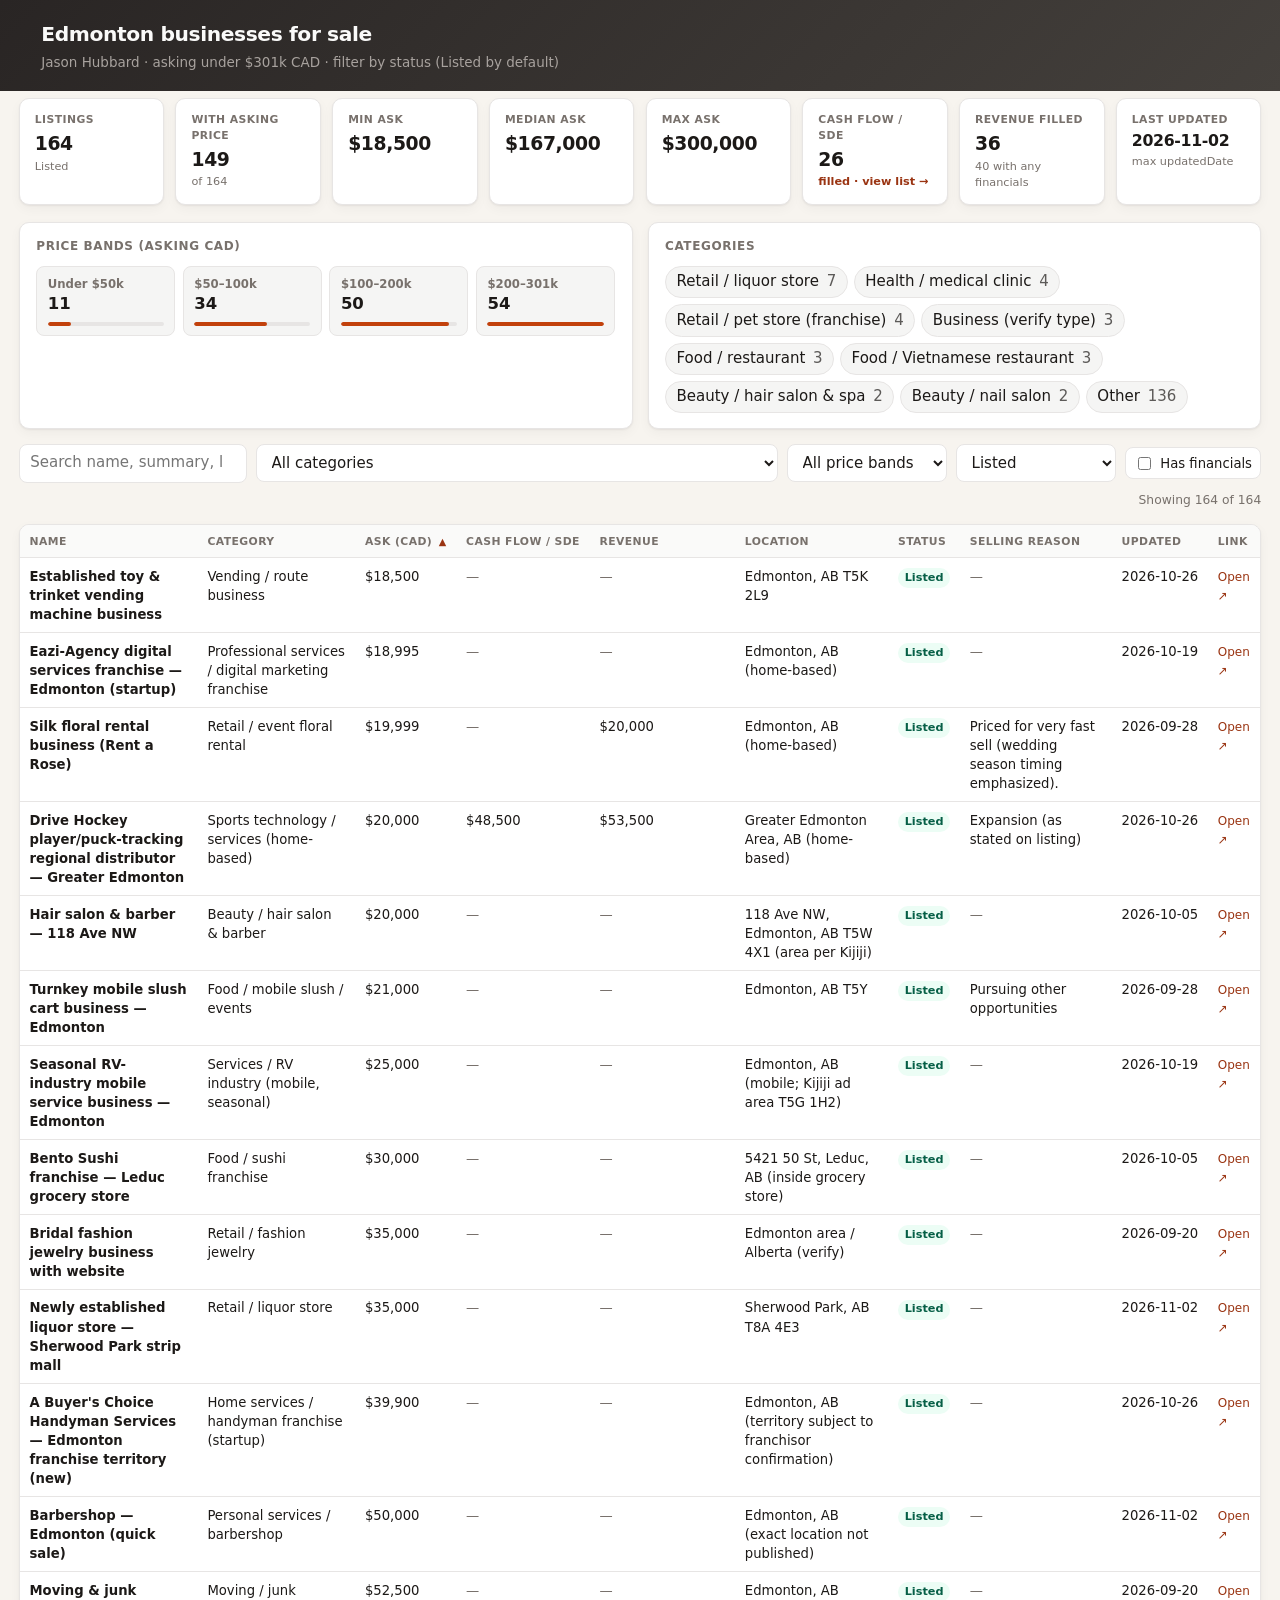
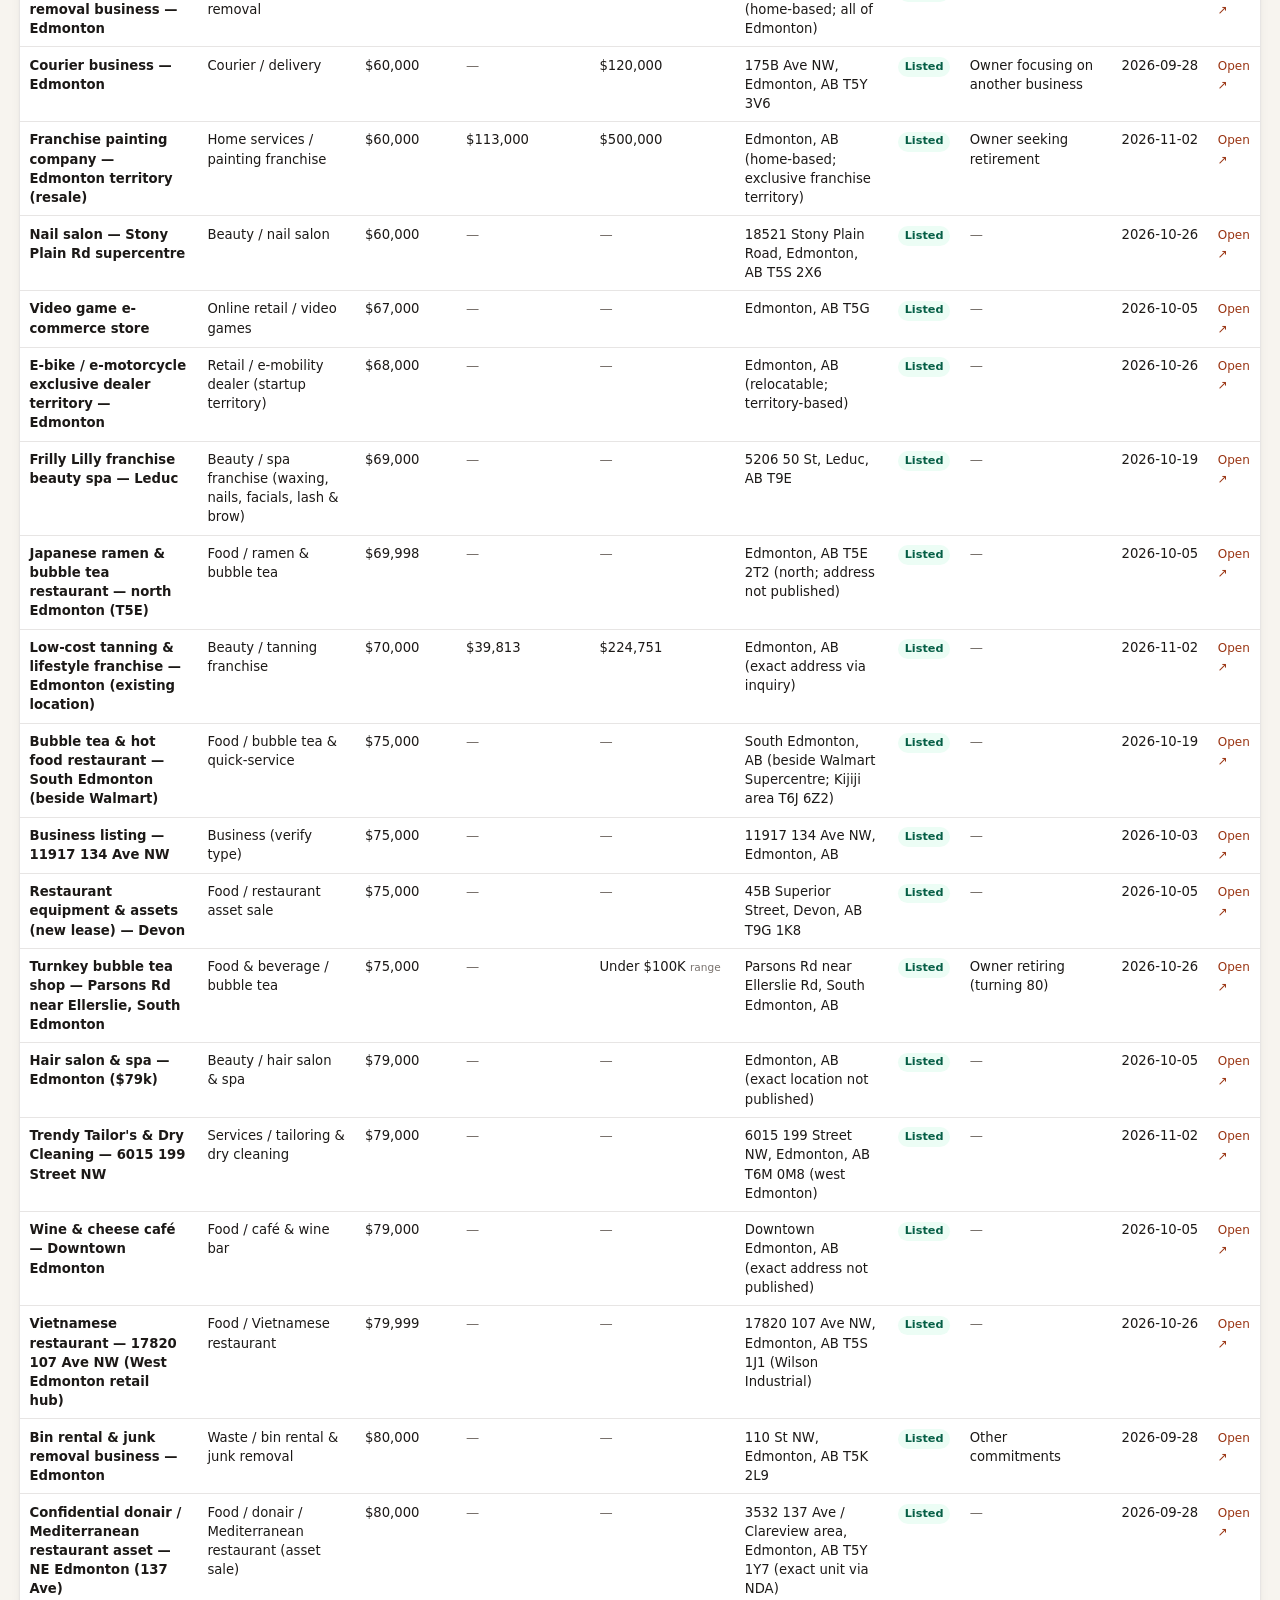
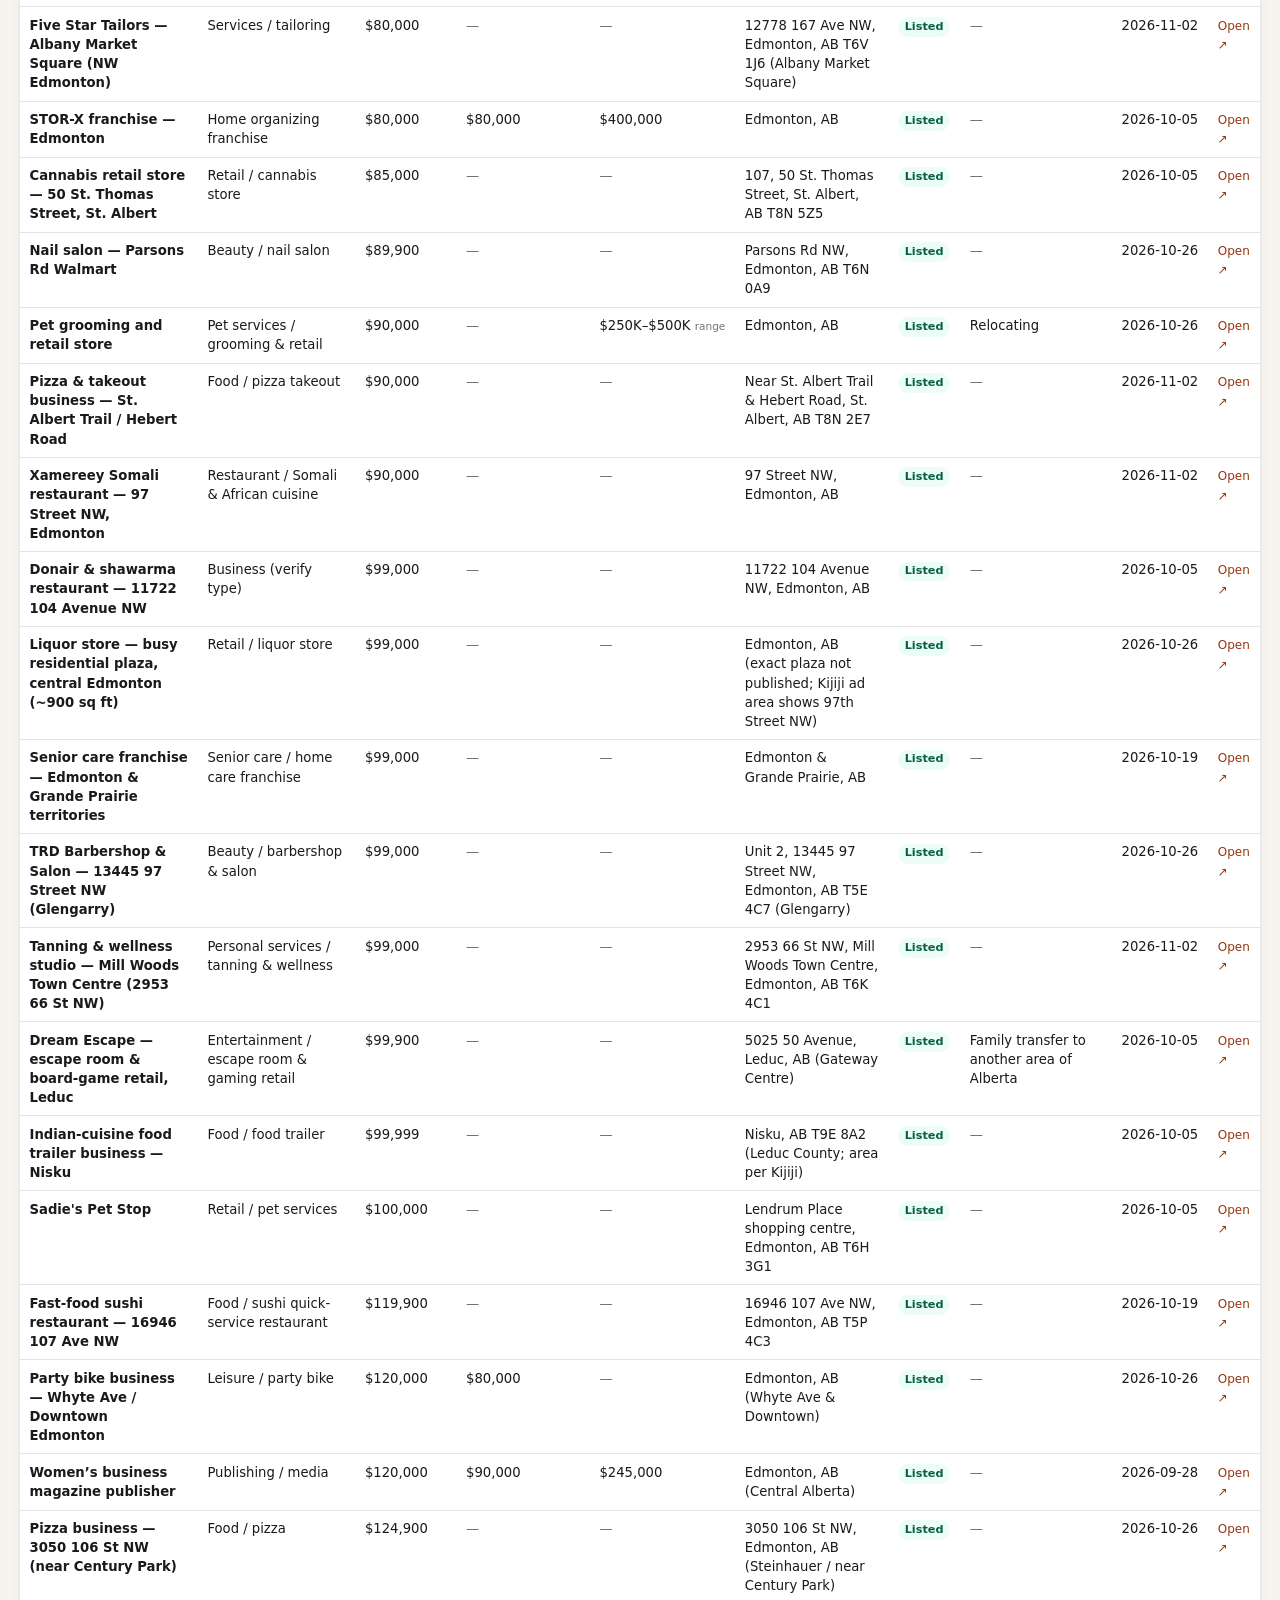
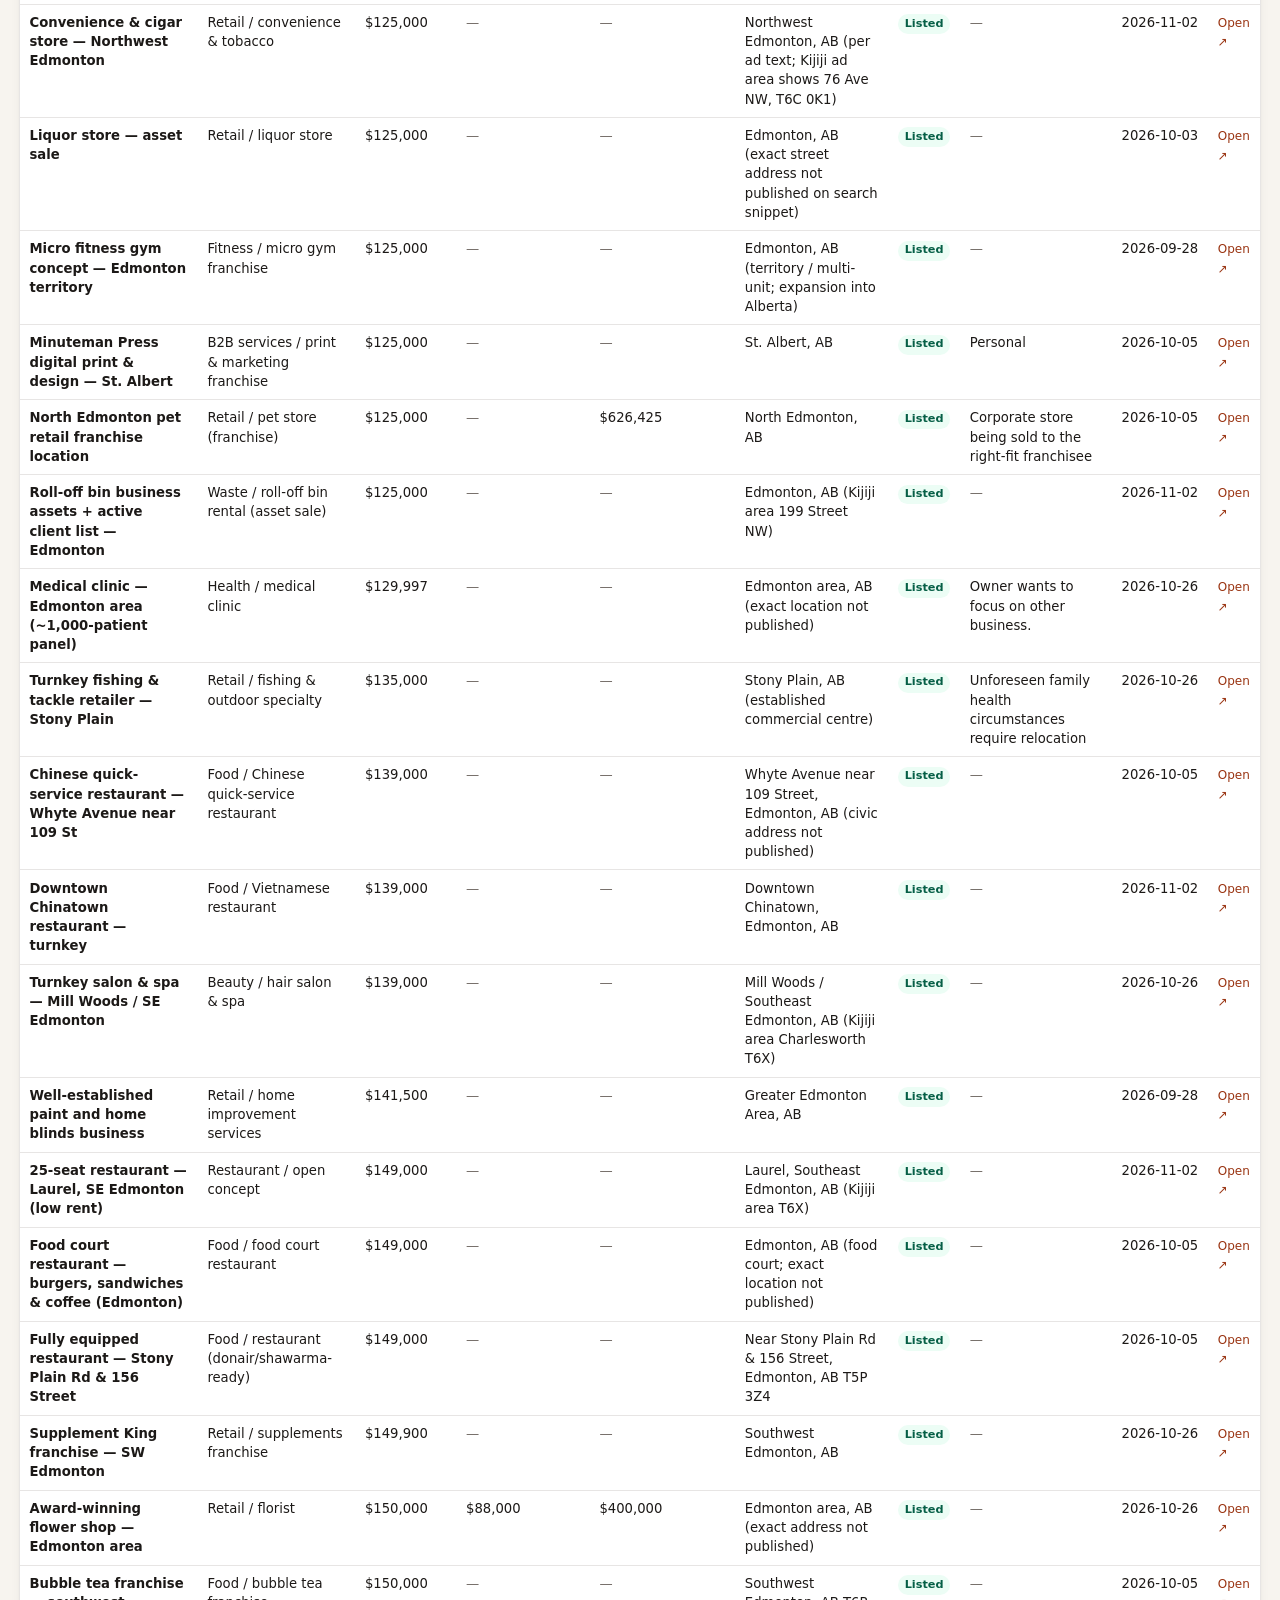
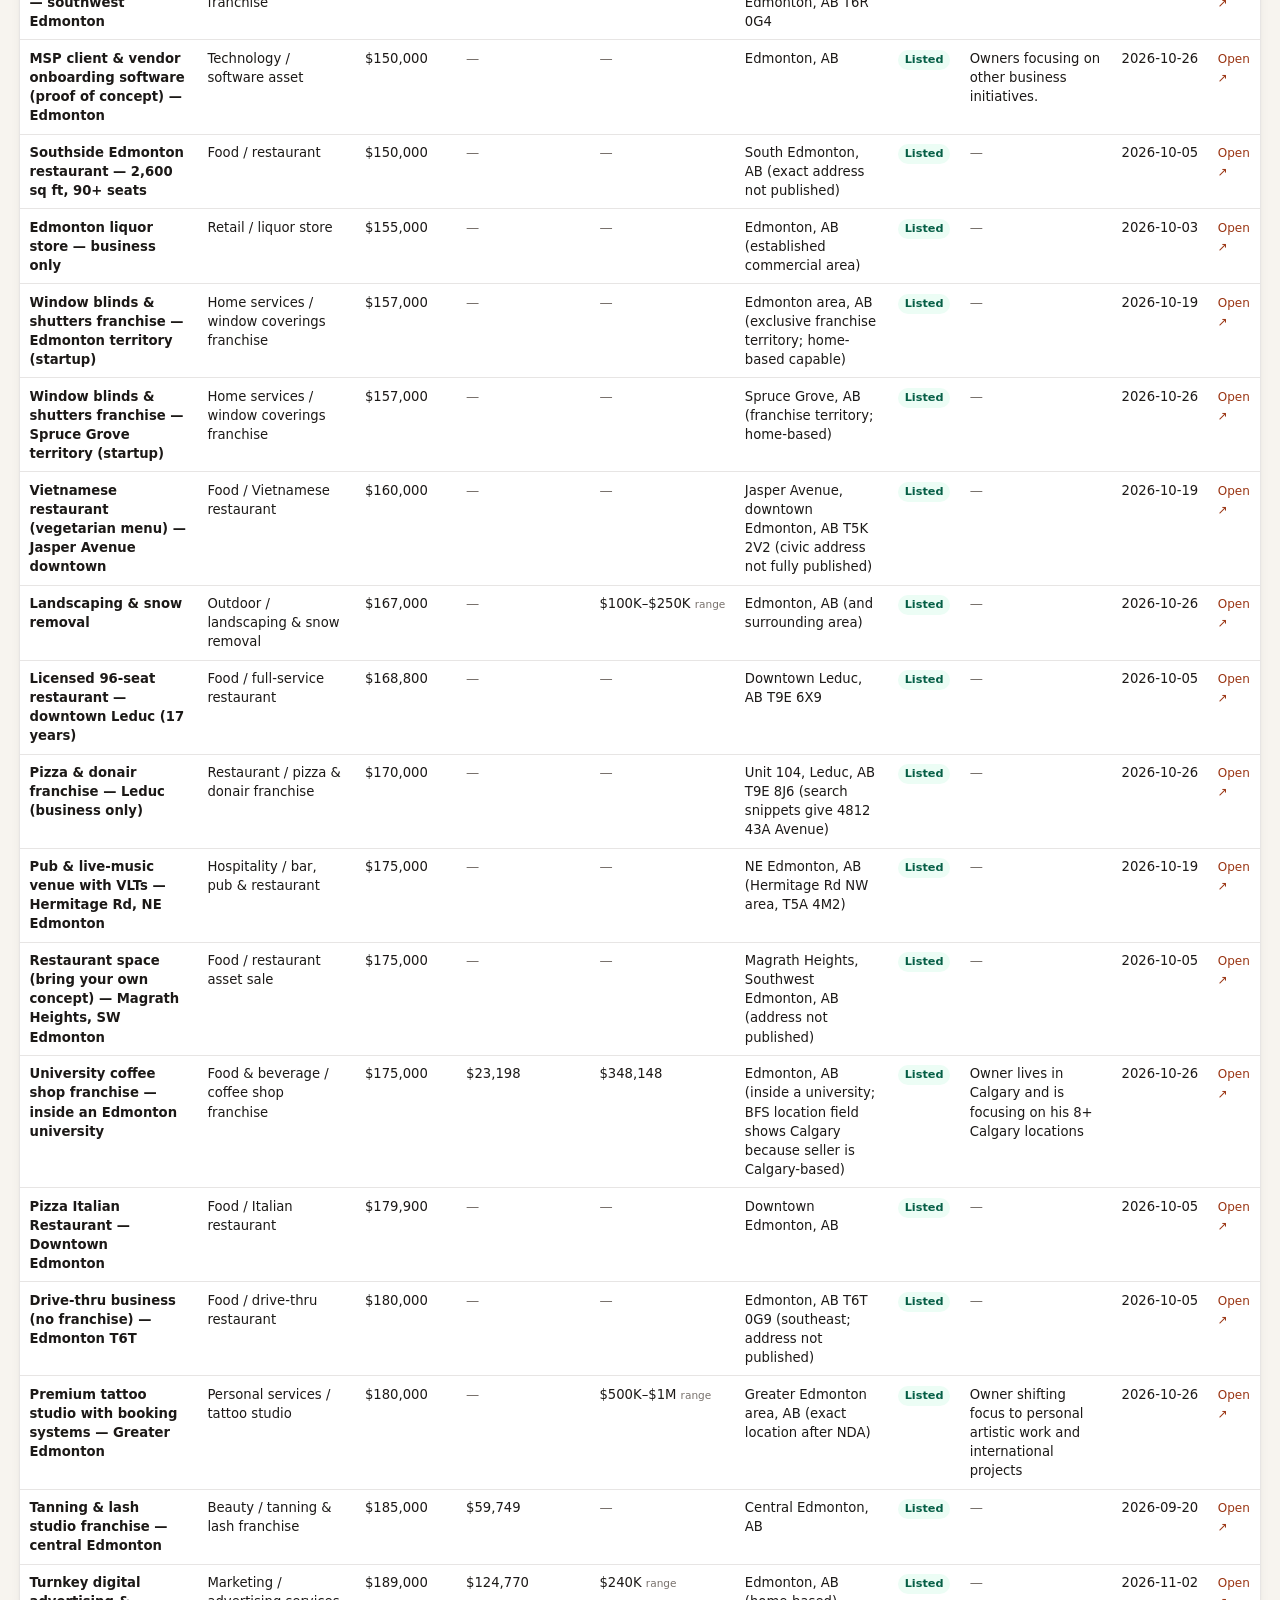
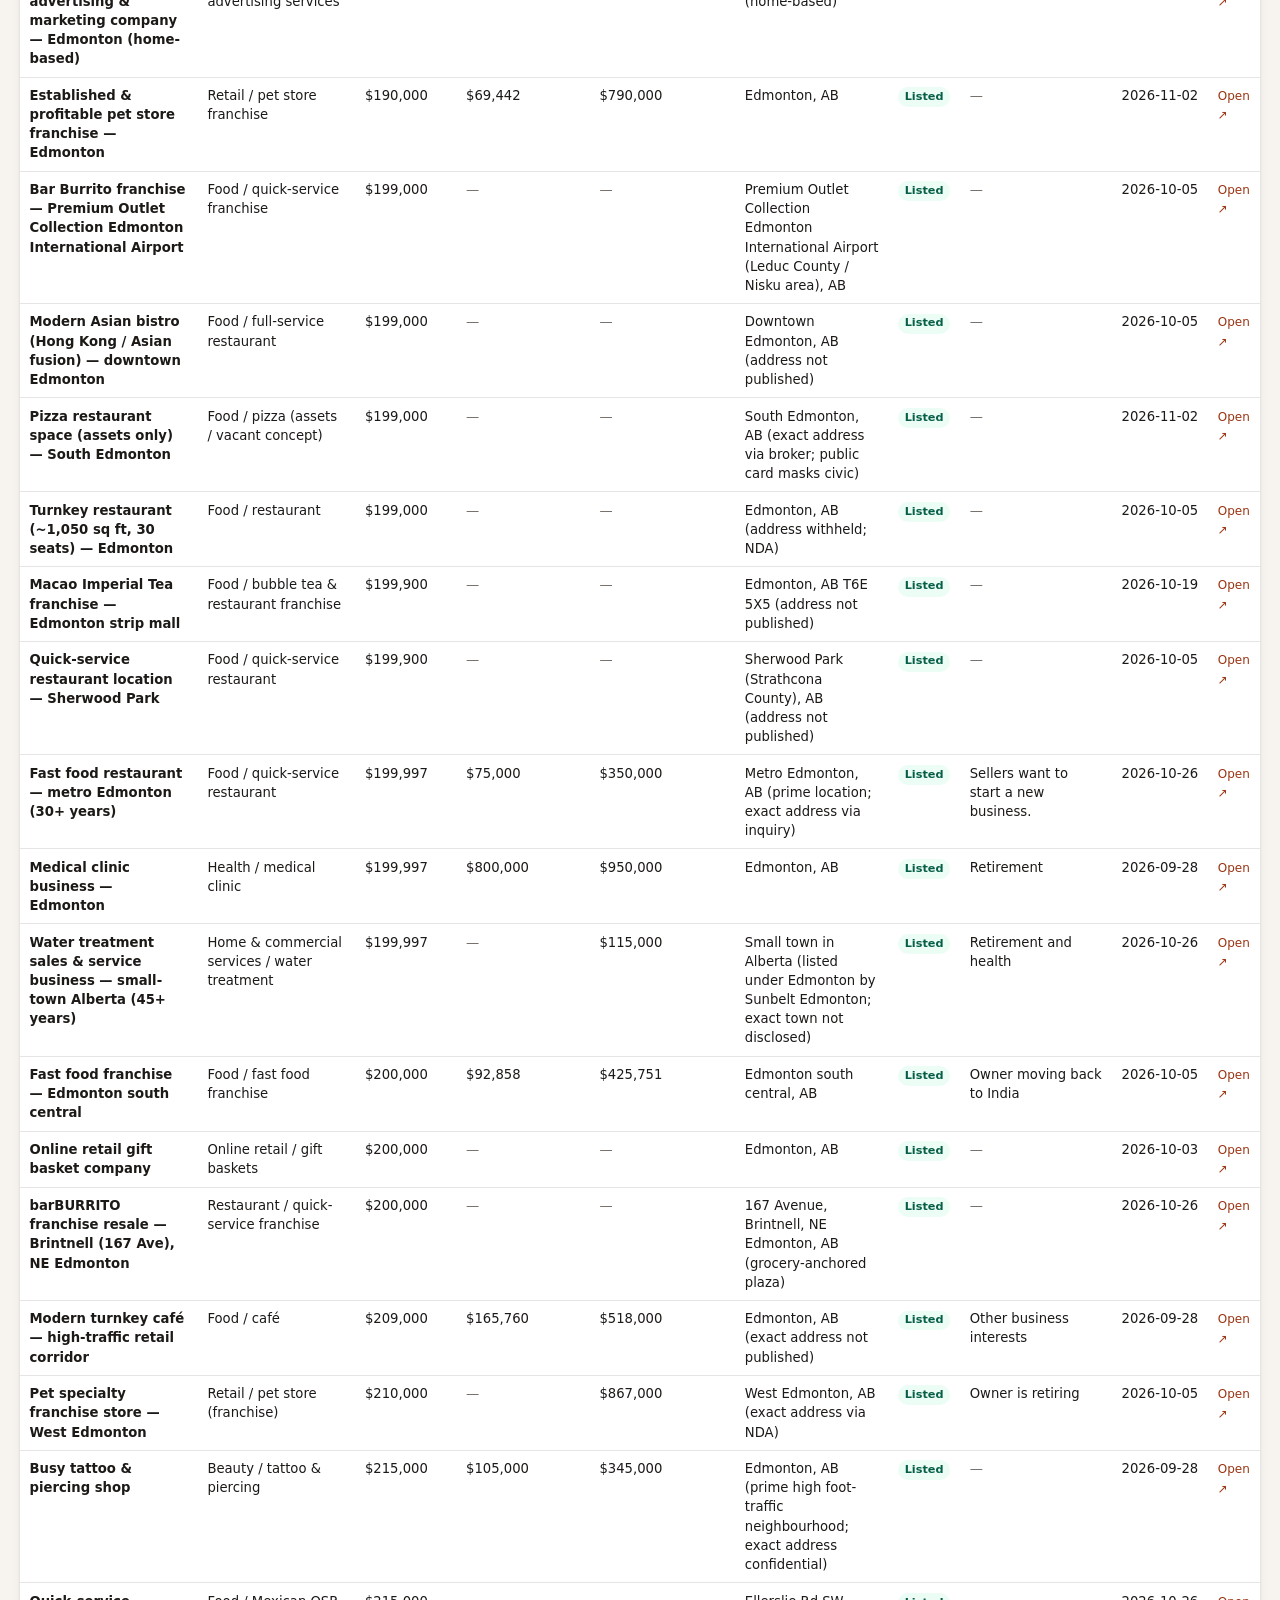
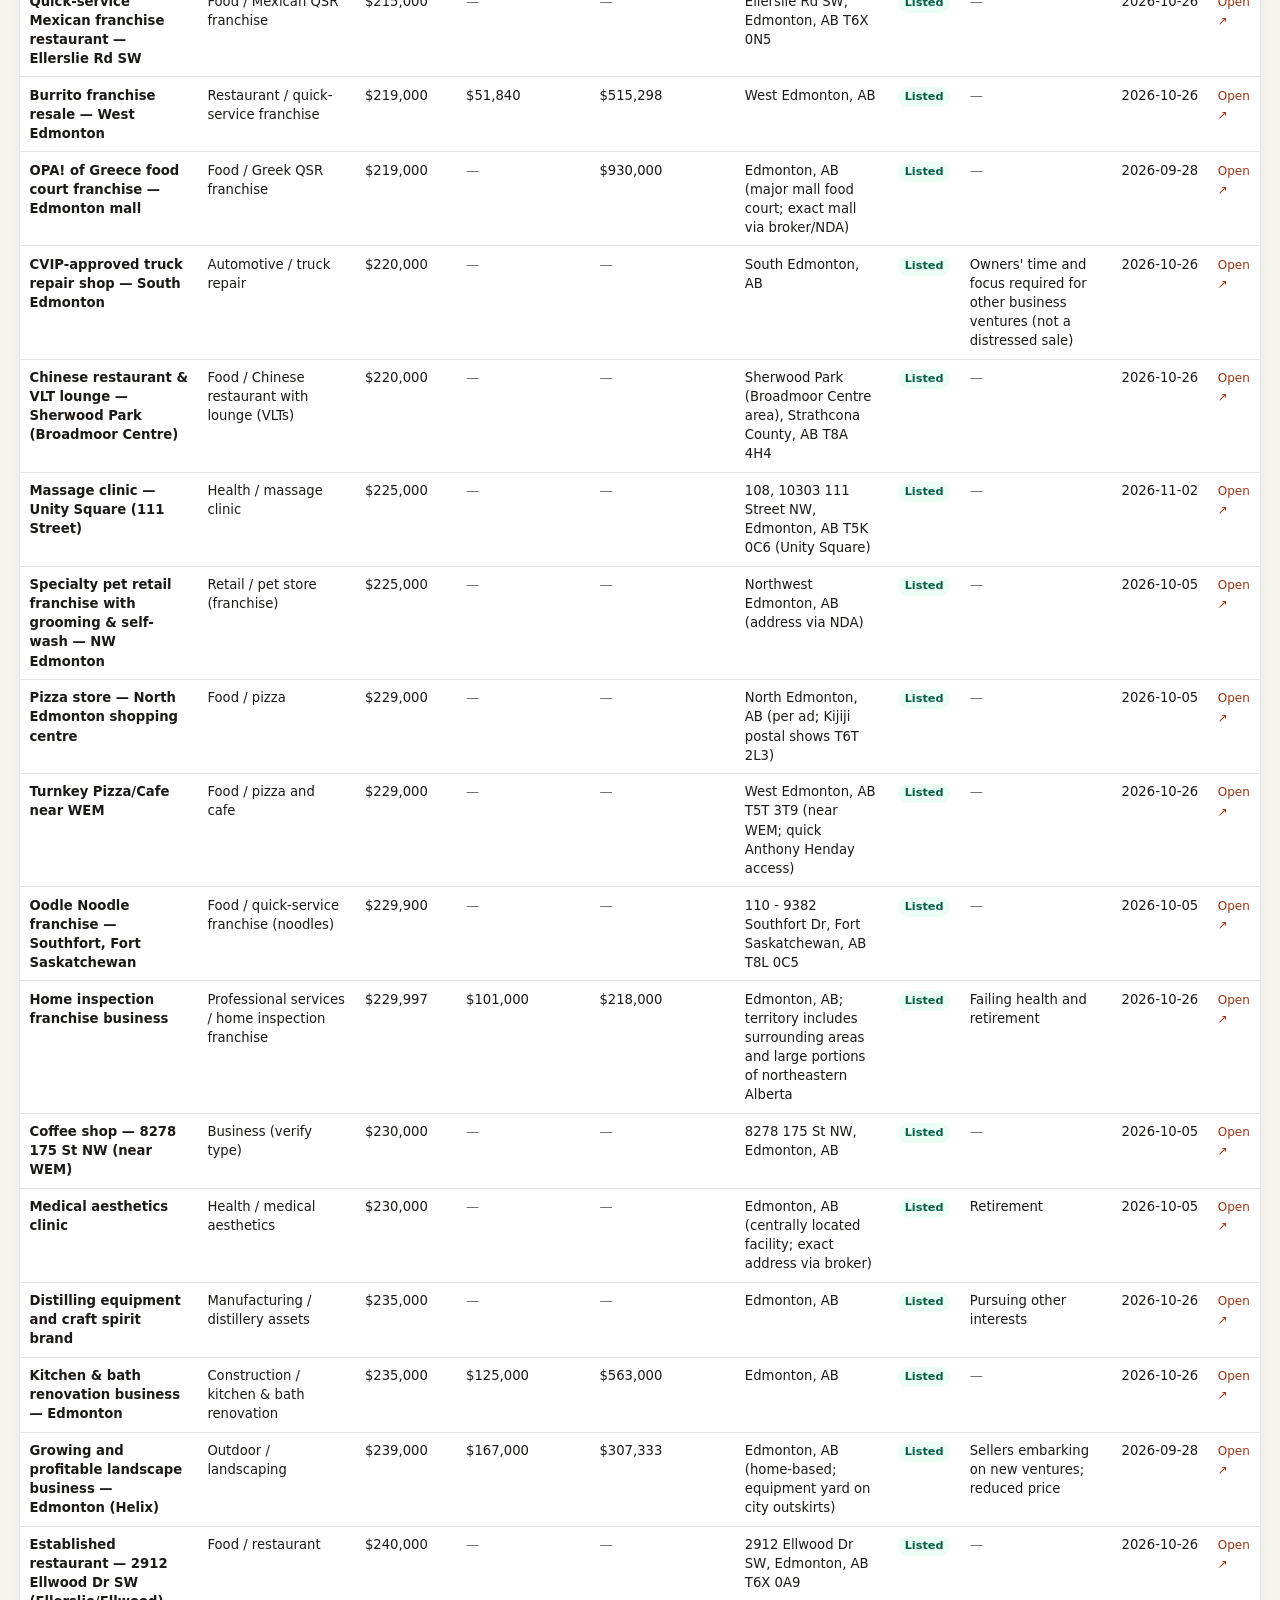
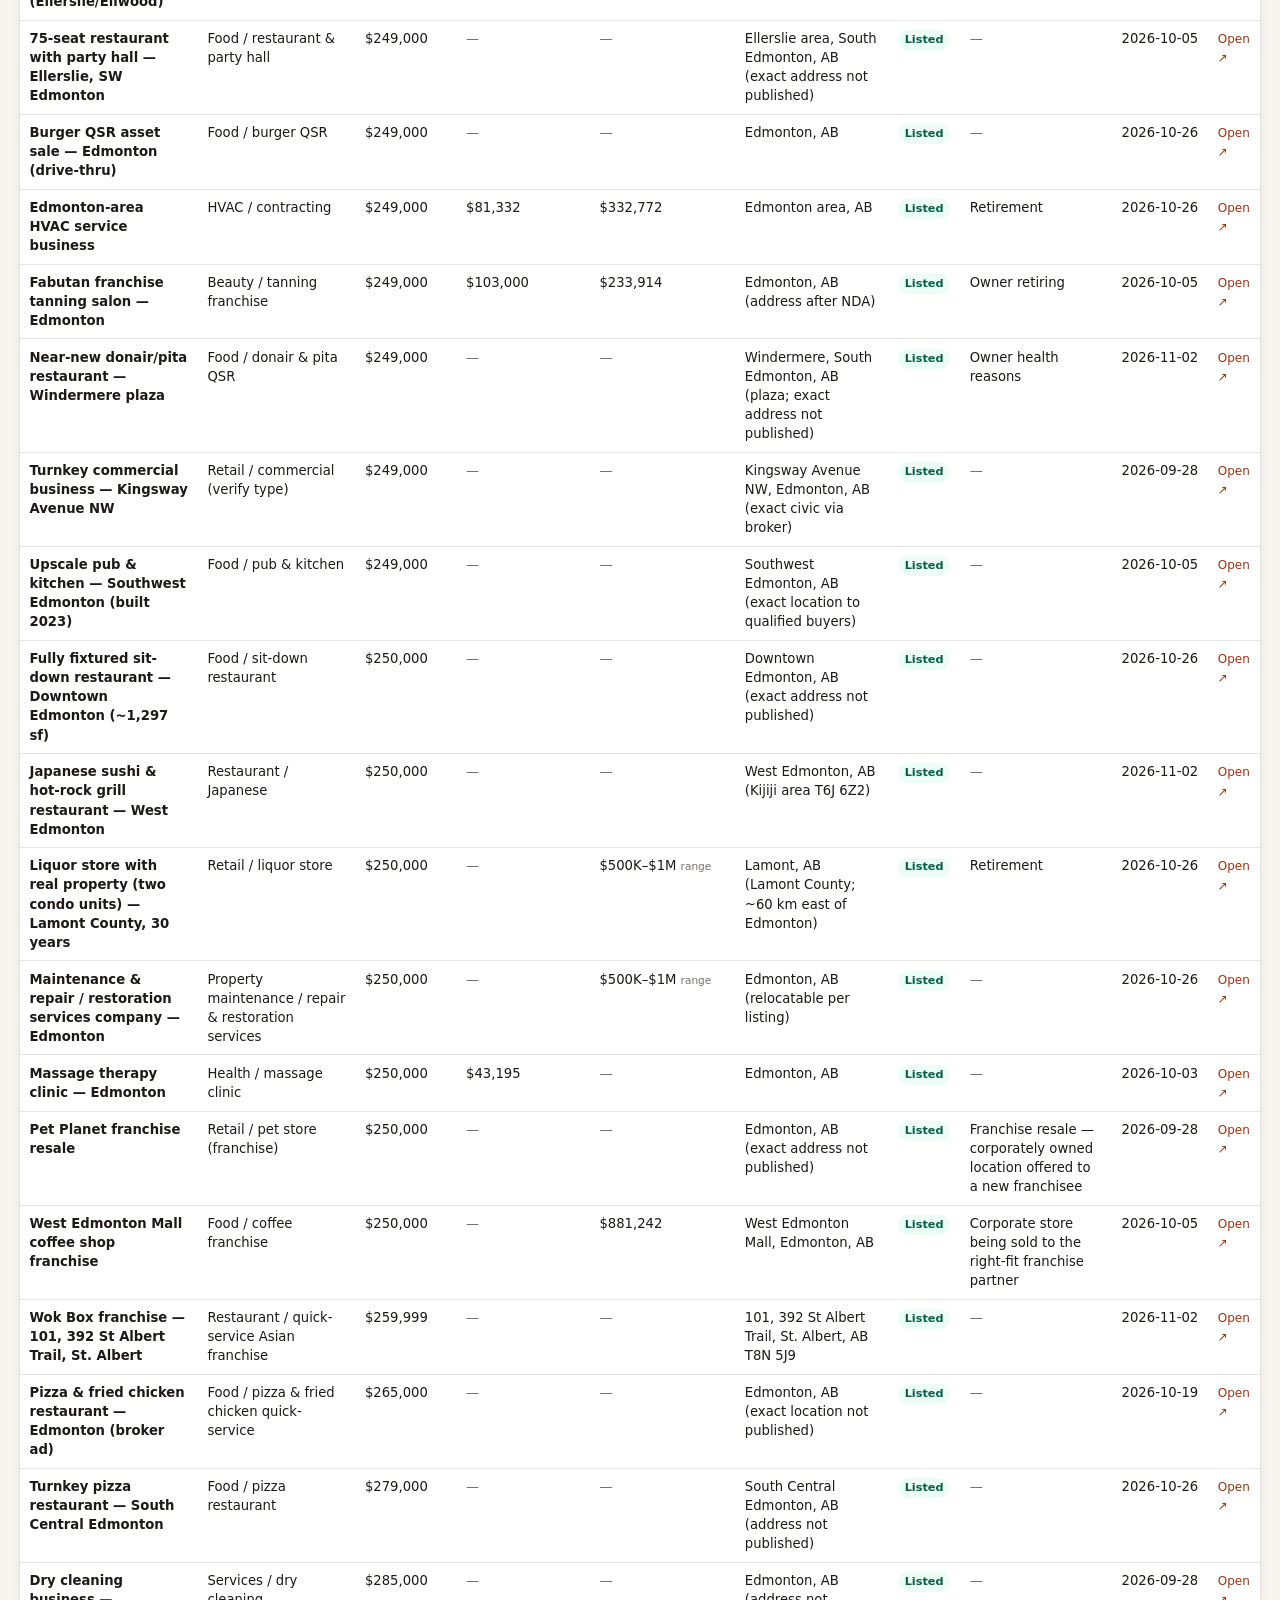
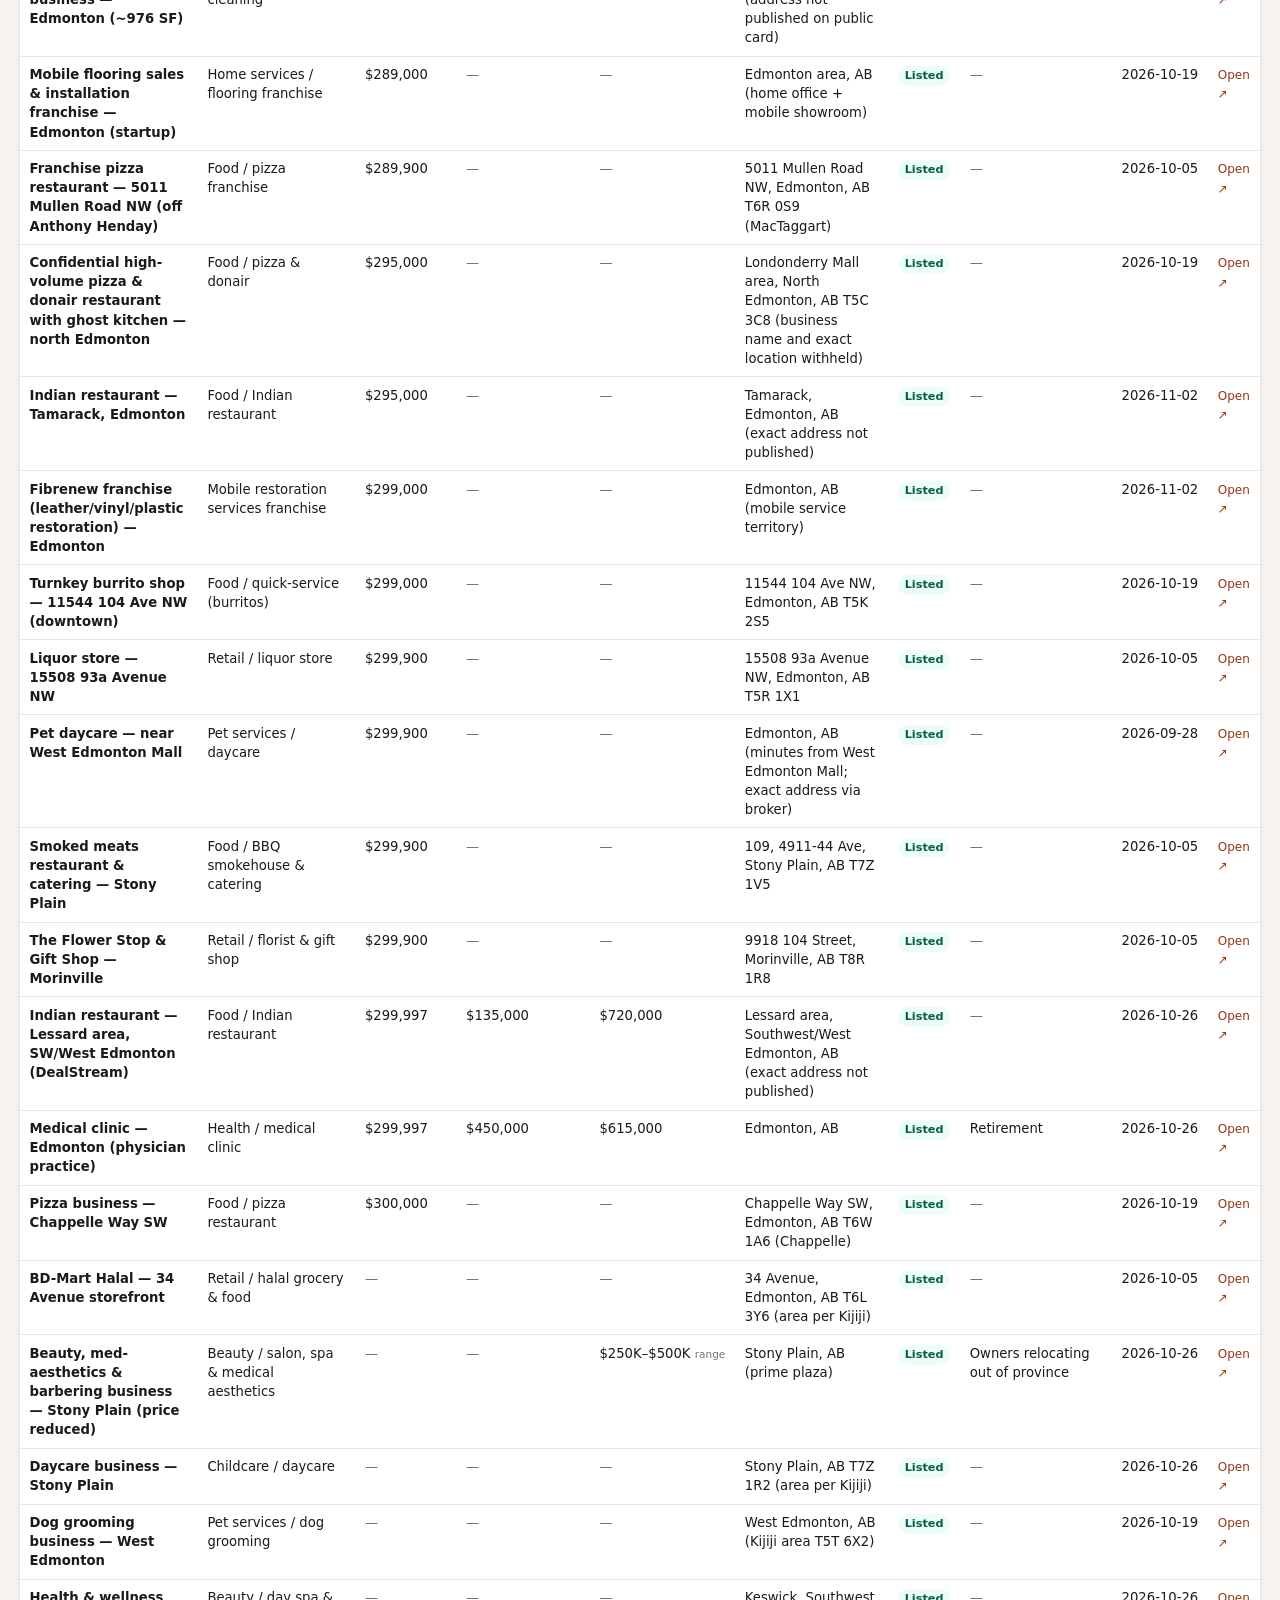
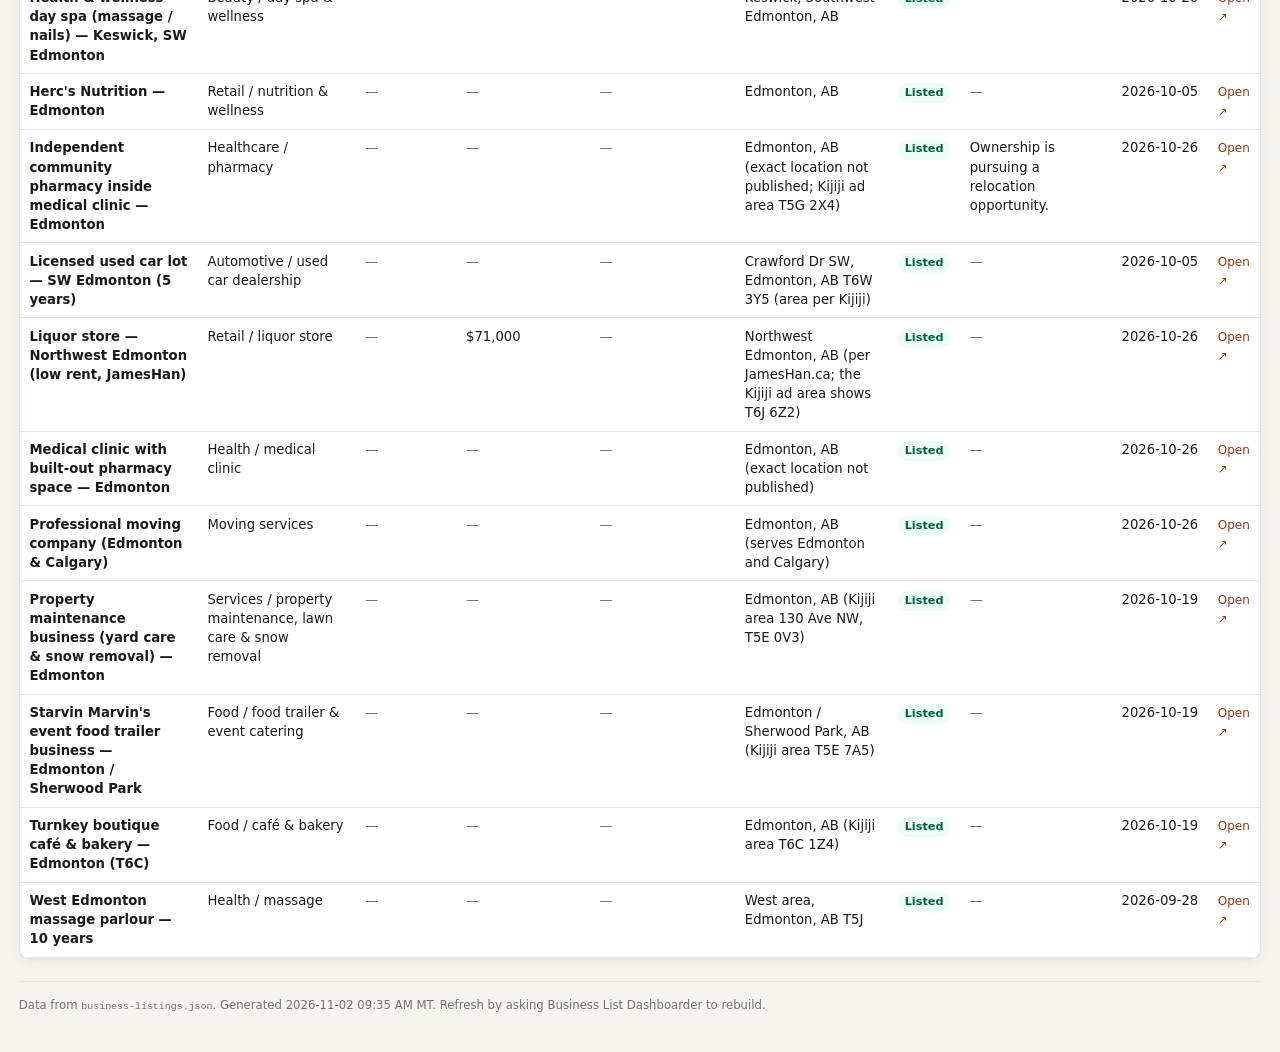
==== commit 407d75fc: "Dashboard: Nov 2 refresh (164 Listed, 51 Delisted, 1 Sold under $301k) Co-authored-by: Jason Hubbard" ====
--- a/docs/index.html
+++ b/docs/index.html
@@ -443,8 +443,8 @@
 </div>
 
 <script>
-const LISTINGS = [{"businessName": "Established toy & trinket vending machine business", "category": "Vending / route business", "summary": "Turnkey route of 25 toy and trinket vending machines in existing high-traffic charity-sponsored locations; owner retiring. No location fees or commissions; approximately 70¢ profit per $1 sale.", "createdDate": "2026-09-21", "updatedDate": "2026-10-26", "listingStatus": "Listed", "listingUrls": ["https://www.kijiji.ca/v-other-business-industrial/edmonton/established-vending-machine-business-for-sale/1741879859"], "listingDomainUrls": ["https://www.kijiji.ca"], "askingCAD": 18500, "grossRevenueCAD": null, "grossRevenueLowCAD": null, "grossRevenueHighCAD": null, "cashFlowSdeCAD": null, "established": null, "location": "Edmonton, AB T5K 2L9", "brokerAgentInfo": "Tomas; owner; phone shown in listing", "otherLocationComments": null, "employees": null, "squareFootageSqFt": null, "leaseMonthlyCAD": null, "leaseNotes": null, "inventoryIncluded": null, "inventoryValueCAD": null, "equipmentFixturesIncluded": "25 toy and trinket vending machines; company warranty included", "equipmentFixturesValueCAD": null, "isFranchise": null, "franchiseName": null, "saleType": null, "propertyArrangement": null, "clientOrContractNotes": "Existing high-traffic locations; charity-sponsored locations; no commission or location fees", "dataNotes": "Direct Kijiji listing states only a few hours every five weeks to restock/collect; revenue not stated. | Confirmed still active on Kijiji at $18,500 (2026-09-28). | 2026-10-19: Delisted — Kijiji ad page shows ad status EXPIRED | 2026-10-26: restored Listed — Kijiji ad 1741879859 now returns status ACTIVE at $18,500 and shows up in the 2026-10-26 Edmonton business search results. It was EXPIRED on 2026-10-19.", "sellingReason": null}, {"businessName": "Eazi-Agency digital services franchise — Edmonton (startup)", "category": "Professional services / digital marketing franchise", "summary": "New home-based Eazi-Agency digital marketing/technology franchise opportunity in Edmonton (not a resale of an existing operating business). Investment from CAD $18,995 listed ask; monthly option from ~$895/month mentioned in marketing copy. AI-powered digital marketing services with franchisor systems and training.", "createdDate": "2026-10-19", "updatedDate": "2026-10-19", "listingStatus": "Listed", "listingUrls": ["https://canada.businessesforsale.com/canadian/flexible-digital-services-franchise-in-edmonton-for-sale.aspx"], "listingDomainUrls": ["https://canada.businessesforsale.com"], "askingCAD": 18995, "grossRevenueCAD": null, "grossRevenueLowCAD": null, "grossRevenueHighCAD": null, "cashFlowSdeCAD": null, "established": null, "location": "Edmonton, AB (home-based)", "brokerAgentInfo": null, "otherLocationComments": "Can serve clients throughout Edmonton and beyond without dedicated commercial office.", "employees": null, "squareFootageSqFt": null, "leaseMonthlyCAD": null, "leaseNotes": null, "inventoryIncluded": null, "inventoryValueCAD": null, "equipmentFixturesIncluded": null, "equipmentFixturesValueCAD": null, "isFranchise": true, "franchiseName": "Eazi-Agency", "saleType": "New franchise / startup opportunity", "propertyArrangement": "Home-based", "clientOrContractNotes": null, "dataNotes": "BFS explicitly states this is a new franchise opportunity rather than sale of an existing operating business. Revenue/cash flow undisclosed. Also listed under franchise opportunities as eazi-agency?location=Edmonton.", "sellingReason": null}, {"businessName": "Silk floral rental business (Rent a Rose)", "category": "Retail / event floral rental", "summary": "Home-based premium faux flower rental business with Shopify order site (rentarose.ca). Pre-made bridal/bridesmaid bouquets, boutonnieres, centrepieces, funeral sprays, and arch florals for five-day rentals. Priced for quick sale with ~$90k physical assets included.", "createdDate": "2026-09-28", "updatedDate": "2026-09-28", "listingStatus": "Listed", "listingUrls": ["https://canada.businessesforsale.com/canadian/silk-floral-rental-business-with-order-website.aspx", "https://canada.businessesforsale.com/canadian/turnkey-faux-floral-rental-business-with-order-website.aspx"], "listingDomainUrls": ["https://canada.businessesforsale.com"], "askingCAD": 19999, "grossRevenueCAD": 20000, "grossRevenueLowCAD": null, "grossRevenueHighCAD": null, "cashFlowSdeCAD": null, "established": null, "location": "Edmonton, AB (home-based)", "brokerAgentInfo": null, "otherLocationComments": null, "employees": null, "squareFootageSqFt": null, "leaseMonthlyCAD": null, "leaseNotes": null, "inventoryIncluded": true, "inventoryValueCAD": 90000, "equipmentFixturesIncluded": "Designed/loose florals, boxes, shelving, floral tools, work tables; Shopify site; Instagram Rent.a.rose (~1000 followers)", "equipmentFixturesValueCAD": null, "isFranchise": null, "franchiseName": null, "saleType": "Asset / business sale", "propertyArrangement": "Home-based", "clientOrContractNotes": null, "dataNotes": "Listing states ~$90k product/assets selling for $19,999 OBO; claimed side-hustle income $20–25k/year not independently verified. Website rentarose.ca.", "sellingReason": "Priced for very fast sell (wedding season timing emphasized)."}, {"businessName": "Drive Hockey player/puck-tracking regional distributor — Greater Edmonton", "category": "Sports technology / services (home-based)", "summary": "Regional distribution office for Drive Hockey's sensor + AI player/puck tracking and analytics service for amateur hockey teams and leagues across Alberta. Serves 1,000+ teams in the regional market; services billed ~$250+/hr plus recurring annual income from team tracking systems. Can be run part-time by a non-technical owner; full training and ongoing support. Priced for quick sale.", "createdDate": "2026-10-26", "updatedDate": "2026-10-26", "listingStatus": "Listed", "listingUrls": ["https://canada.businessesforsale.com/canadian/hockey-tech-business-for-sale-2.aspx"], "listingDomainUrls": ["https://canada.businessesforsale.com"], "askingCAD": 20000, "grossRevenueCAD": 53500, "grossRevenueLowCAD": null, "grossRevenueHighCAD": null, "cashFlowSdeCAD": 48500, "established": "~2023 (listing says 3 years established)", "location": "Greater Edmonton Area, AB (home-based)", "brokerAgentInfo": "DHA Corporate Brokers (BFS listing ID 3309944, seller ref AB - Edmonton).", "otherLocationComments": "Work from home; relocatable; serves teams throughout Alberta.", "employees": null, "squareFootageSqFt": null, "leaseMonthlyCAD": null, "leaseNotes": null, "inventoryIncluded": true, "inventoryValueCAD": 20000, "equipmentFixturesIncluded": null, "equipmentFixturesValueCAD": null, "isFranchise": null, "franchiseName": null, "saleType": "Asset / distributorship sale", "propertyArrangement": "Home-based", "clientOrContractNotes": "Serves more than 1,000 teams in the regional market; recurring annual income from distributed team tracking systems.", "dataNotes": "2026-10-26 good-a: From BFS detail. $20k inventory (tracking system with 40 player tags + vendor credit for future licences) included in ask. Owner financing available. Brand is Drive Hockey; structure looks like a regional distributor/dealer, not a formal franchise resale — confirm with broker.", "sellingReason": "Expansion (as stated on listing)"}, {"businessName": "Hair salon & barber — 118 Ave NW", "category": "Beauty / hair salon & barber", "summary": "Hair salon and barber offering men's and women's haircuts plus manicures.", "createdDate": "2026-10-05", "updatedDate": "2026-10-05", "listingStatus": "Listed", "listingUrls": ["https://www.kijiji.ca/v-other-business-industrial/edmonton/hair-salon-and-barber-for-sell/1736372967"], "listingDomainUrls": ["https://www.kijiji.ca"], "askingCAD": 20000, "grossRevenueCAD": null, "grossRevenueLowCAD": null, "grossRevenueHighCAD": null, "cashFlowSdeCAD": null, "established": null, "location": "118 Ave NW, Edmonton, AB T5W 4X1 (area per Kijiji)", "brokerAgentInfo": null, "otherLocationComments": null, "employees": null, "squareFootageSqFt": null, "leaseMonthlyCAD": null, "leaseNotes": null, "inventoryIncluded": null, "inventoryValueCAD": null, "equipmentFixturesIncluded": null, "equipmentFixturesValueCAD": null, "isFranchise": null, "franchiseName": null, "saleType": "Business sale", "propertyArrangement": null, "clientOrContractNotes": null, "dataNotes": "Very sparse Kijiji ad (posted Apr 2026, still active). No financials, lease, or contact details in text.", "sellingReason": null}, {"businessName": "Turnkey mobile slush cart business — Edmonton", "category": "Food / mobile slush / events", "summary": "Fully operational mobile slush business for weddings, corporate events, festivals and private parties. Includes commercial 3-tank VEVOR machine, custom cart, branding, Instagram (1,850+ followers), supplier contacts, recipes, and training.", "createdDate": "2026-09-28", "updatedDate": "2026-09-28", "listingStatus": "Listed", "listingUrls": ["https://www.kijiji.ca/v-other-business-industrial/edmonton/turnkey-mobile-slush-cart-business-for-sale-edmonton/1743758102"], "listingDomainUrls": ["https://www.kijiji.ca"], "askingCAD": 21000, "grossRevenueCAD": null, "grossRevenueLowCAD": null, "grossRevenueHighCAD": null, "cashFlowSdeCAD": null, "established": null, "location": "Edmonton, AB T5Y", "brokerAgentInfo": "AG; owner; Kijiji listing", "otherLocationComments": null, "employees": null, "squareFootageSqFt": null, "leaseMonthlyCAD": null, "leaseNotes": null, "inventoryIncluded": true, "inventoryValueCAD": null, "equipmentFixturesIncluded": "Commercial 3-tank VEVOR slush machine; custom mobile cart; candy holder; menu signage; cups/straws", "equipmentFixturesValueCAD": null, "isFranchise": null, "franchiseName": null, "saleType": "Asset / business sale", "propertyArrangement": null, "clientOrContractNotes": "40+ events last season; 30+ this season; average event revenue ~$600; product+labour cost ~$100–130 per event", "dataNotes": "Gross annual revenue not stated; average event economics only. Future bookings available to qualified buyers.", "sellingReason": "Pursuing other opportunities"}, {"businessName": "Seasonal RV-industry mobile service business — Edmonton", "category": "Services / RV industry (mobile, seasonal)", "summary": "Turnkey seasonal mobile service business serving the RV industry, created in 2026 to test the concept. Sale includes equipment, customer database, supplies inventory, brand, website, social media, marketing materials and training. No storefront or lease; buyer needs a pickup truck or van.", "createdDate": "2026-10-19", "updatedDate": "2026-10-19", "listingStatus": "Listed", "listingUrls": ["https://www.kijiji.ca/v-other-business-industrial/edmonton/seasonal-rv-industry-business/1744419414"], "listingDomainUrls": ["https://www.kijiji.ca"], "askingCAD": 25000, "grossRevenueCAD": null, "grossRevenueLowCAD": null, "grossRevenueHighCAD": null, "cashFlowSdeCAD": null, "established": "2026", "location": "Edmonton, AB (mobile; Kijiji ad area T5G 1H2)", "brokerAgentInfo": "Owner; contact through Kijiji ad", "otherLocationComments": null, "employees": null, "squareFootageSqFt": null, "leaseMonthlyCAD": null, "leaseNotes": null, "inventoryIncluded": true, "inventoryValueCAD": null, "equipmentFixturesIncluded": true, "equipmentFixturesValueCAD": null, "isFranchise": false, "franchiseName": null, "saleType": "Business sale", "propertyArrangement": "Mobile; no storefront or commercial lease", "clientOrContractNotes": "Current customer database included; ad mentions RV dealerships as clients/prospects.", "dataNotes": "Kijiji ad 1744419414 (posted 2026-10-05). Seller claims $40k-$50k part-time or $70k-$100k full-time over a 6-month season. These are projections, not reported financials, so cashFlowSdeCAD is left null. Brand-new business (1 season).", "sellingReason": null}, {"businessName": "Bento Sushi franchise — Leduc grocery store", "category": "Food / sushi franchise", "summary": "Turnkey Bento Sushi counter inside a high-volume Leduc grocery store. Simple owner-operator model with franchisor training and operational support. Inventory not included.", "createdDate": "2026-09-28", "updatedDate": "2026-10-05", "listingStatus": "Listed", "listingUrls": ["https://www.kijiji.ca/v-commercial-office-space-for-sale/edmonton/5421-50-st-leduc-alberta/1742237024", "https://www.realtor.ca/real-estate/30164547/5421-50-st-leduc"], "listingDomainUrls": ["https://www.kijiji.ca", "https://www.realtor.ca"], "askingCAD": 30000, "grossRevenueCAD": null, "grossRevenueLowCAD": null, "grossRevenueHighCAD": null, "cashFlowSdeCAD": null, "established": null, "location": "5421 50 St, Leduc, AB (inside grocery store)", "brokerAgentInfo": "Taeho Ro, Royal LePage Summit Realty (780-236-4989)", "otherLocationComments": null, "employees": null, "squareFootageSqFt": null, "leaseMonthlyCAD": null, "leaseNotes": null, "inventoryIncluded": false, "inventoryValueCAD": null, "equipmentFixturesIncluded": null, "equipmentFixturesValueCAD": null, "isFranchise": true, "franchiseName": "Bento Sushi", "saleType": "Franchise resale", "propertyArrangement": null, "clientOrContractNotes": null, "dataNotes": "Address and MLS via Kijiji commercial posting. Revenue/cash flow not published on public page. | 2026-10-05: Realtor.ca MLS 45463440 at CAD 30k; inventory not included per listing.", "sellingReason": null}, {"businessName": "Condo document review business — Edmonton", "category": "Professional services / condo document review", "summary": "Remote, low-overhead condo document review service with established processes. ~4–6 reviews/month at $300 each (~$24k+ annual gross). Transition support offered.", "createdDate": "2026-09-28", "updatedDate": "2026-10-19", "listingStatus": "Delisted", "listingUrls": ["https://www.kijiji.ca/v-other-business-industrial/edmonton/profitable-condo-document-review-business-for-sale/1741684704"], "listingDomainUrls": ["https://www.kijiji.ca"], "askingCAD": 30000, "grossRevenueCAD": 24000, "grossRevenueLowCAD": null, "grossRevenueHighCAD": null, "cashFlowSdeCAD": null, "established": null, "location": "Jasper Avenue, Edmonton, AB (remote/home-based)", "brokerAgentInfo": "Celeste Plaizier; owner; Kijiji listing", "otherLocationComments": null, "employees": null, "squareFootageSqFt": null, "leaseMonthlyCAD": null, "leaseNotes": null, "inventoryIncluded": null, "inventoryValueCAD": null, "equipmentFixturesIncluded": null, "equipmentFixturesValueCAD": null, "isFranchise": null, "franchiseName": null, "saleType": "Business sale", "propertyArrangement": "No physical location required", "clientOrContractNotes": null, "dataNotes": "Revenue estimate derived from listing math (4–6 reviews × $300/mo). High margins claimed; no SDE published. | 2026-10-19: Delisted — Kijiji ad page shows ad status EXPIRED", "sellingReason": "Owner pursuing other opportunities"}, {"businessName": "Hair salon — Victoria Trail NW", "category": "Beauty / hair salon", "summary": "Well-established hair salon in a busy retail plaza. Sale includes salon equipment, leasehold improvements, and business assets. Turn-key for an owner-operator or expansion buy.", "createdDate": "2026-09-19", "updatedDate": "2026-10-03", "listingStatus": "Delisted", "listingUrls": ["https://nidhikapoor.maxwellrealty.ca/listing-ereb/45110411-victoria-trail-nw-edmonton-ab-t5y-2b6/"], "listingDomainUrls": ["https://nidhikapoor.maxwellrealty.ca"], "askingCAD": 30000, "grossRevenueCAD": null, "grossRevenueLowCAD": null, "grossRevenueHighCAD": null, "cashFlowSdeCAD": null, "established": null, "location": "Victoria Trail NW, Edmonton, AB T5Y 2B6", "brokerAgentInfo": "Listing office: Initia Property Management. Listing page hosted via MaxWell Polaris (4107 99 St NW, Edmonton, AB T6E 3N4; 780-318-3434; bestrealestateedmonton@gmail.com).", "otherLocationComments": "Busy retail plaza on Victoria Trail.", "employees": null, "squareFootageSqFt": 650, "leaseMonthlyCAD": null, "leaseNotes": "Favourable lease terms noted on listing; details not published.", "inventoryIncluded": null, "inventoryValueCAD": null, "equipmentFixturesIncluded": true, "equipmentFixturesValueCAD": null, "isFranchise": false, "franchiseName": null, "saleType": "Business assets / turnkey", "propertyArrangement": "Leased", "clientOrContractNotes": null, "dataNotes": "MLS® #45110411. Listed approx. 2026-06-21. Financials not disclosed on public page. | 2026-10-03 check: Maxwell listing page returns Listing Not Found (MLS 45110411). | Link check 2026-10-03: page gone/removed (Business Finder).", "sellingReason": null}, {"businessName": "Bridal fashion jewelry business with website", "category": "Retail / fashion jewelry", "summary": "Established fashion and bridal jewelry business with website. Asking $35,000 CAD. Confirm Edmonton location on detail page.", "createdDate": "2026-09-20", "updatedDate": "2026-09-20", "listingStatus": "Listed", "listingUrls": ["https://canada.businessesforsale.com/canadian/bridal-fashion-jewelry-business-with-website.aspx"], "listingDomainUrls": ["https://canada.businessesforsale.com"], "askingCAD": 35000, "grossRevenueCAD": null, "grossRevenueLowCAD": null, "grossRevenueHighCAD": null, "cashFlowSdeCAD": null, "established": null, "location": "Edmonton area / Alberta (verify)", "brokerAgentInfo": null, "otherLocationComments": "Appeared on Edmonton search results; verify exact location.", "employees": null, "squareFootageSqFt": null, "leaseMonthlyCAD": null, "leaseNotes": null, "inventoryIncluded": null, "inventoryValueCAD": null, "equipmentFixturesIncluded": null, "equipmentFixturesValueCAD": null, "isFranchise": false, "franchiseName": null, "saleType": null, "propertyArrangement": null, "clientOrContractNotes": null, "dataNotes": "Imported from site scan 2026-09-20T00:00:00-06:00; source site: BusinessesForSale Canada.", "sellingReason": null}, {"businessName": "Newly established liquor store — Sherwood Park strip mall", "category": "Retail / liquor store", "summary": "Liquor store opened in 2023 in a mixed-use strip mall in Sherwood Park. 1,010 sq. ft. Low rent of $1,935/month including water. The listing cites growth potential and easy management.", "createdDate": "2026-10-05", "updatedDate": "2026-10-19", "listingStatus": "Delisted", "listingUrls": ["https://www.realtor.ca/real-estate/30048936/sherwood-park"], "listingDomainUrls": ["https://www.realtor.ca"], "askingCAD": 35000, "grossRevenueCAD": null, "grossRevenueLowCAD": null, "grossRevenueHighCAD": null, "cashFlowSdeCAD": null, "established": 2023, "location": "Sherwood Park, AB T8A 4E3", "brokerAgentInfo": "Patrick C. Au, Century 21 Masters (780-990-8087).", "otherLocationComments": null, "employees": null, "squareFootageSqFt": 1010, "leaseMonthlyCAD": 1935, "leaseNotes": "CAD 1,935/month including water.", "inventoryIncluded": null, "inventoryValueCAD": null, "equipmentFixturesIncluded": null, "equipmentFixturesValueCAD": null, "isFranchise": false, "franchiseName": null, "saleType": "Business sale", "propertyArrangement": "Leased premises; real estate not included", "clientOrContractNotes": null, "dataNotes": "Realtor.ca MLS® 45272966 (EREB). Inventory inclusion not stated. Distinct from existing Sherwood Park Wye Road liquor store (CAD 150k). | 2026-10-19: Delisted — Realtor.ca listing page 404 (removed; ID route is slug-independent) (WebFetch)", "sellingReason": null}, {"businessName": "Food truck — fully functional", "category": "Food / food truck", "summary": "Fully functional food truck (1982 GMC van conversion) with hood/fire suppression, deep fryer, grill, 2-burner stove, warming table, coolers/freezer, sinks. Health/city permits passed 5 years. Propane, manual transmission; ~280,000 km; engine replaced ~3 years ago.", "createdDate": "2026-09-20", "updatedDate": "2026-09-28", "listingStatus": "Listed", "listingUrls": ["https://www.kijiji.ca/v-other-business-industrial/edmonton/food-truck-fully-functional/1738954707"], "listingDomainUrls": ["https://www.kijiji.ca"], "askingCAD": 39000, "grossRevenueCAD": null, "grossRevenueLowCAD": null, "grossRevenueHighCAD": null, "cashFlowSdeCAD": null, "established": null, "location": "Edmonton, AB", "brokerAgentInfo": null, "otherLocationComments": null, "employees": null, "squareFootageSqFt": null, "leaseMonthlyCAD": null, "leaseNotes": null, "inventoryIncluded": null, "inventoryValueCAD": null, "equipmentFixturesIncluded": true, "equipmentFixturesValueCAD": null, "isFranchise": false, "franchiseName": null, "saleType": "Asset / vehicle business", "propertyArrangement": null, "clientOrContractNotes": null, "dataNotes": "Imported from site scan 2026-09-20T00:00:00-06:00; source site: Kijiji. | Asking price updated from $49,000 to $39,000 on same Kijiji URL.", "sellingReason": null}, {"businessName": "A Buyer's Choice Handyman Services — Edmonton franchise territory (new)", "category": "Home services / handyman franchise (startup)", "summary": "New A Buyer's Choice Handyman Services franchise for Edmonton. Franchise fee CAD $39,900, plus startup costs and working capital. Owner can do the work or coordinate contractors.", "createdDate": "2026-10-26", "updatedDate": "2026-10-26", "listingStatus": "Listed", "listingUrls": ["https://bizlistings.ca/listing/bizlistings/a-buyer-s-choice-handyman-services-edmonton-new-franchise-v0fe"], "listingDomainUrls": ["https://bizlistings.ca"], "askingCAD": 39900, "grossRevenueCAD": null, "grossRevenueLowCAD": null, "grossRevenueHighCAD": null, "cashFlowSdeCAD": null, "established": null, "location": "Edmonton, AB (territory subject to franchisor confirmation)", "brokerAgentInfo": "Dustin Longpre, Global Franchise Opportunities (via BizListings.ca, BL-F8262).", "otherLocationComments": null, "employees": null, "squareFootageSqFt": null, "leaseMonthlyCAD": null, "leaseNotes": null, "inventoryIncluded": null, "inventoryValueCAD": null, "equipmentFixturesIncluded": null, "equipmentFixturesValueCAD": null, "isFranchise": true, "franchiseName": "A Buyer's Choice Handyman Services", "saleType": "New franchise (startup; no existing business, revenue or customers)", "propertyArrangement": null, "clientOrContractNotes": null, "dataNotes": "Asking price is the franchise fee only; additional startup costs and working capital apply. Not an operating business.", "sellingReason": null}, {"businessName": "Tanning salon — Leduc", "category": "Beauty / tanning salon", "summary": "Tanning salon in Leduc listed on Kijiji ~$40,000.", "createdDate": "2026-09-20", "updatedDate": "2026-10-03", "listingStatus": "Delisted", "listingUrls": ["https://www.kijiji.ca/v-other-business-industrial/edmonton/tanning-salon-leduc-ab/1741899826"], "listingDomainUrls": ["https://www.kijiji.ca"], "askingCAD": 40000, "grossRevenueCAD": null, "grossRevenueLowCAD": null, "grossRevenueHighCAD": null, "cashFlowSdeCAD": null, "established": null, "location": "Leduc, AB (Greater Edmonton)", "brokerAgentInfo": null, "otherLocationComments": "Leduc (Edmonton metro)", "employees": null, "squareFootageSqFt": null, "leaseMonthlyCAD": null, "leaseNotes": null, "inventoryIncluded": null, "inventoryValueCAD": null, "equipmentFixturesIncluded": null, "equipmentFixturesValueCAD": null, "isFranchise": false, "franchiseName": null, "saleType": null, "propertyArrangement": null, "clientOrContractNotes": null, "dataNotes": "Imported from site scan 2026-09-20T00:00:00-06:00; source site: Kijiji. | 2026-10-03 check: Kijiji ad URL returns 307 to a category search and no longer shows the ad. | Link check 2026-10-03: page gone/removed (Business Finder).", "sellingReason": null}, {"businessName": "Kids education franchise — Edmonton territories", "category": "Education / kids franchise", "summary": "Low-cost kids education franchise with Edmonton territories available. Mobile/flexible model with schools, camps, events, birthdays revenue streams. 25+ years as franchisor; 45+ countries. Cost to get started ~$45,000.", "createdDate": "2026-09-28", "updatedDate": "2026-10-26", "listingStatus": "Delisted", "listingUrls": ["https://canada.businessesforsale.com/canadian/edmonton-low-cost-kids-education-franchise.aspx"], "listingDomainUrls": ["https://canada.businessesforsale.com"], "askingCAD": 45000, "grossRevenueCAD": null, "grossRevenueLowCAD": null, "grossRevenueHighCAD": null, "cashFlowSdeCAD": null, "established": null, "location": "Edmonton, AB (territories available)", "brokerAgentInfo": null, "otherLocationComments": null, "employees": null, "squareFootageSqFt": null, "leaseMonthlyCAD": null, "leaseNotes": null, "inventoryIncluded": null, "inventoryValueCAD": null, "equipmentFixturesIncluded": null, "equipmentFixturesValueCAD": null, "isFranchise": true, "franchiseName": null, "saleType": "New franchise / territory opportunity", "propertyArrangement": null, "clientOrContractNotes": null, "dataNotes": "Not an existing operating resale with published Edmonton P&L — franchise start-up / territory purchase. | 2026-10-26: Delisted — BusinessesForSale 404: \"listing ... is no longer available\"", "sellingReason": null}, {"businessName": "Tow truck business — Edmonton", "category": "Towing / roadside", "summary": "Operating Edmonton tow business with known name and daily-working tilt-deck truck (Cat engine). Training available. Partner relocated; motivated but no rush.", "createdDate": "2026-09-28", "updatedDate": "2026-10-03", "listingStatus": "Delisted", "listingUrls": ["https://www.kijiji.ca/v-other-business-industrial/edmonton/tow-truck-business-for-sale/1741557329"], "listingDomainUrls": ["https://www.kijiji.ca"], "askingCAD": 45000, "grossRevenueCAD": null, "grossRevenueLowCAD": null, "grossRevenueHighCAD": null, "cashFlowSdeCAD": null, "established": null, "location": "Edmonton, AB T6L 7E2", "brokerAgentInfo": "Charanjit; owner; phone 780-304-9000", "otherLocationComments": null, "employees": null, "squareFootageSqFt": null, "leaseMonthlyCAD": null, "leaseNotes": null, "inventoryIncluded": null, "inventoryValueCAD": null, "equipmentFixturesIncluded": "Tilt deck tow truck", "equipmentFixturesValueCAD": null, "isFranchise": null, "franchiseName": null, "saleType": "Business / asset sale", "propertyArrangement": null, "clientOrContractNotes": null, "dataNotes": "Revenue and cash flow not published. Verify truck condition, insurance, and dispatch relationships. | 2026-10-03 check: Kijiji redirects to search with adRemoved=1741557329. | Link check 2026-10-03: page gone/removed (Business Finder).", "sellingReason": "Owner/partner moved back home; going out of business"}, {"businessName": "Boutique fitness studio — SW Edmonton (Windermere area)", "category": "Fitness / boutique studio", "summary": "Five-year boutique fitness studio in SW Edmonton affluent catchment with recurring memberships, hybrid strength/kickboxing/kettlebell programming plus 1:1 coaching. Turnkey sale includes equipment, brand/web/social, member database, booking/CRM, SOPs, and 60–90 days paid transition support.", "createdDate": "2026-09-28", "updatedDate": "2026-10-03", "listingStatus": "Delisted", "listingUrls": ["https://canada.businessesforsale.com/canadian/established-five-year-boutique-fitness-studio-in-sw-edmonton.aspx"], "listingDomainUrls": ["https://canada.businessesforsale.com"], "askingCAD": 49900, "grossRevenueCAD": 450000, "grossRevenueLowCAD": null, "grossRevenueHighCAD": null, "cashFlowSdeCAD": null, "established": "About 5 years", "location": "Southwest Edmonton, AB (Windermere area; exact address via NDA)", "brokerAgentInfo": null, "otherLocationComments": null, "employees": "Trained instructor team in place (listing also referenced ~13 staff in secondary sources; verify)", "squareFootageSqFt": null, "leaseMonthlyCAD": null, "leaseNotes": "Current lease in place; landlord open to assignment/renewal with qualified buyer. Exact terms via due diligence.", "inventoryIncluded": null, "inventoryValueCAD": null, "equipmentFixturesIncluded": true, "equipmentFixturesValueCAD": null, "isFranchise": null, "franchiseName": null, "saleType": "Business asset sale", "propertyArrangement": "Lease", "clientOrContractNotes": null, "dataNotes": "Cash flow/SDE not published publicly; full financials after confidentiality. Secondary mirror (Yescapo) also lists $49,900 ask / $450k revenue. | 2026-10-03 check: BusinessesForSale says the listing is no longer available. | Link check 2026-10-03: page gone/removed (Business Finder).", "sellingReason": "Owner pursuing a new venture."}, {"businessName": "Epoxy & concrete polishing business — Edmonton", "category": "Construction services / epoxy flooring", "summary": "Epoxy flooring and concrete polishing business with residential and commercial project history. Includes 2025 dual-axle enclosed trailer, Klindex grinding/polishing machines, Hilti and Metabo grinders, industrial dust vacuums, consumables, website and Google business page.", "createdDate": "2026-10-05", "updatedDate": "2026-10-19", "listingStatus": "Delisted", "listingUrls": ["https://www.kijiji.ca/v-other-business-industrial/edmonton/epoxy-and-concrete-polishing/1740719223"], "listingDomainUrls": ["https://www.kijiji.ca"], "askingCAD": 50000, "grossRevenueCAD": null, "grossRevenueLowCAD": null, "grossRevenueHighCAD": null, "cashFlowSdeCAD": null, "established": null, "location": "119A St SW, Edmonton, AB T6W 0E2 (area per Kijiji)", "brokerAgentInfo": "Owner; 825-888-1931", "otherLocationComments": null, "employees": null, "squareFootageSqFt": null, "leaseMonthlyCAD": null, "leaseNotes": null, "inventoryIncluded": "Full inventory of consumables and supplies", "inventoryValueCAD": null, "equipmentFixturesIncluded": "2025 dual-axle enclosed trailer; Klindex grinders/polishers; Hilti & Metabo grinders; industrial vacuums", "equipmentFixturesValueCAD": null, "isFranchise": null, "franchiseName": null, "saleType": "Asset + business sale", "propertyArrangement": null, "clientOrContractNotes": null, "dataNotes": "Seller says replacement cost of equipment is over $150,000 (not an appraisal). No revenue disclosed. | 2026-10-19: Delisted — Kijiji redirected to category search with adRemoved flag (ad deleted)", "sellingReason": "Owner pursuing other opportunities"}, {"businessName": "Moving & junk removal business — Edmonton", "category": "Moving / junk removal", "summary": "7-year moving and junk removal brand; contractor model, no owned vehicles/employees; storage unit only. Est. 2019.", "createdDate": "2026-09-20", "updatedDate": "2026-09-20", "listingStatus": "Listed", "listingUrls": ["https://canada.businessesforsale.com/canadian/very-profitable-lean-moving-business-available-edmonton.aspx"], "listingDomainUrls": ["https://canada.businessesforsale.com"], "askingCAD": 52500, "grossRevenueCAD": null, "grossRevenueLowCAD": null, "grossRevenueHighCAD": null, "cashFlowSdeCAD": null, "established": 2019, "location": "Edmonton, AB (home-based; all of Edmonton)", "brokerAgentInfo": null, "otherLocationComments": "Serves all of Edmonton.", "employees": 0, "squareFootageSqFt": null, "leaseMonthlyCAD": null, "leaseNotes": "Home-based; storage unit for equipment.", "inventoryIncluded": null, "inventoryValueCAD": null, "equipmentFixturesIncluded": true, "equipmentFixturesValueCAD": null, "isFranchise": false, "franchiseName": null, "saleType": "Business / asset", "propertyArrangement": null, "clientOrContractNotes": null, "dataNotes": "Imported from site scan 2026-09-20T00:00:00-06:00; source site: BusinessesForSale Canada.", "sellingReason": null}, {"businessName": "Trucking business with 2020 Cascadia — Edmonton", "category": "Transportation / trucking", "summary": "Running one-truck trucking company with regular clients and dedicated loads; includes a 2020 Freightliner Cascadia plus chains, boomers and four new tarps. Immediate sale.", "createdDate": "2026-10-05", "updatedDate": "2026-10-19", "listingStatus": "Delisted", "listingUrls": ["https://www.kijiji.ca/v-other-business-industrial/edmonton/a-well-running-trucking-bussiness-for-sale-with-one-truck-with/1743075810"], "listingDomainUrls": ["https://www.kijiji.ca"], "askingCAD": 58000, "grossRevenueCAD": null, "grossRevenueLowCAD": null, "grossRevenueHighCAD": null, "cashFlowSdeCAD": null, "established": null, "location": "Crawford Dr SW, Edmonton, AB T6W 3Y5 (area per Kijiji)", "brokerAgentInfo": "Owner; Mathewcej@gmail.com", "otherLocationComments": null, "employees": null, "squareFootageSqFt": null, "leaseMonthlyCAD": null, "leaseNotes": null, "inventoryIncluded": null, "inventoryValueCAD": null, "equipmentFixturesIncluded": "2020 Cascadia truck; chains, boomers, 4 new tarps", "equipmentFixturesValueCAD": null, "isFranchise": null, "franchiseName": null, "saleType": "Business + truck sale", "propertyArrangement": null, "clientOrContractNotes": "Regular clients and dedicated loads (per ad).", "dataNotes": "Revenue not quantified ('good revenue'). Same contact as the used-car-lot ad. | 2026-10-19: Delisted — Kijiji ad page shows ad status EXPIRED", "sellingReason": null}, {"businessName": "Courier business — Edmonton", "category": "Courier / delivery", "summary": "Established courier with repeat clients and systems in place. Currently billing over $10k/month with zero advertising; previously generated over $250k annually. Owner transition support available.", "createdDate": "2026-09-28", "updatedDate": "2026-09-28", "listingStatus": "Listed", "listingUrls": ["https://www.kijiji.ca/v-buy-sell-other/edmonton/courier-business-for-sale/1737822060"], "listingDomainUrls": ["https://www.kijiji.ca"], "askingCAD": 60000, "grossRevenueCAD": 120000, "grossRevenueLowCAD": null, "grossRevenueHighCAD": null, "cashFlowSdeCAD": null, "established": null, "location": "175B Ave NW, Edmonton, AB T5Y 3V6", "brokerAgentInfo": "Moving Bros; owner; Kijiji listing", "otherLocationComments": null, "employees": null, "squareFootageSqFt": null, "leaseMonthlyCAD": null, "leaseNotes": null, "inventoryIncluded": null, "inventoryValueCAD": null, "equipmentFixturesIncluded": null, "equipmentFixturesValueCAD": null, "isFranchise": null, "franchiseName": null, "saleType": "Business sale", "propertyArrangement": null, "clientOrContractNotes": "Long-standing repeat customers and referrals; no advertising currently", "dataNotes": "grossRevenueCAD approximated from 'billing over $10,000 per month' (~$120k/yr). Prior peak >$250k/yr claimed. SDE not stated.", "sellingReason": "Owner focusing on another business"}, {"businessName": "Franchise painting company — Edmonton territory (resale)", "category": "Home services / painting franchise", "summary": "Franchise resale of a residential interior/exterior painting business established 2022. Home-based and low overhead, with an exclusive territory, recurring and referral-based revenue, and a loyal customer base. Work is done by about 8 subcontractors; the owner handles estimates, project coordination and customer relationships (about 40–50 hrs/week). Growth room in new construction and senior living. $500 inventory included.", "createdDate": "2026-10-05", "updatedDate": "2026-10-26", "listingStatus": "Listed", "listingUrls": ["https://canada.businessesforsale.com/canadian/franchise-painting-company-in-prime-territory.aspx", "https://www.bizbuysell.com/alberta-canada-businesses-for-sale/1/"], "listingDomainUrls": ["https://canada.businessesforsale.com", "https://www.bizbuysell.com"], "askingCAD": 60000, "grossRevenueCAD": 500000, "grossRevenueLowCAD": null, "grossRevenueHighCAD": null, "cashFlowSdeCAD": 113000, "established": "2022 (4 years)", "location": "Edmonton, AB (home-based; exclusive franchise territory)", "brokerAgentInfo": "Unbroker (BFS listing ID 3940662, seller ref C033011). Same Unbroker-exclusive listing on BizBuySell Alberta (\"Franchise Painting Co | Loyal Base | Prime Area\").", "otherLocationComments": "Territory described as one of the largest and most densely populated markets in the region.", "employees": "1 owner + 8 subcontractors", "squareFootageSqFt": null, "leaseMonthlyCAD": null, "leaseNotes": null, "inventoryIncluded": true, "inventoryValueCAD": 500, "equipmentFixturesIncluded": true, "equipmentFixturesValueCAD": null, "isFranchise": true, "franchiseName": null, "saleType": "Franchise resale", "propertyArrangement": "Home-based", "clientOrContractNotes": null, "dataNotes": "BFS shows sales revenue and cash flow as \"Not applicable\". All values stated in CAD. Franchise brand not named publicly. Last week (2026-09-28) this was skipped as a generic franchise ad, but the listing explicitly says franchise resale with an owner retiring, so it is now included. | 2026-10-26: Painting franchise BFS page (ID 3940662) still live at $60,000. Removed the mis-attached premium-tattoo-studio URL and tattoo-sourced sq ft / lease fields; the tattoo studio is now its own record.", "sellingReason": "Owner seeking retirement"}, {"businessName": "Modern salon — west/central Edmonton", "category": "Beauty / hair salon", "summary": "2,400 sq ft modern salon; fixtures $30k and inventory $20k included. Lease up Oct; landlord open to renew. Team income covers lease/bills.", "createdDate": "2026-09-20", "updatedDate": "2026-10-03", "listingStatus": "Delisted", "listingUrls": ["https://canada.businessesforsale.com/canadian/modern-salon-in-edmonton.aspx"], "listingDomainUrls": ["https://canada.businessesforsale.com"], "askingCAD": 60000, "grossRevenueCAD": null, "grossRevenueLowCAD": null, "grossRevenueHighCAD": null, "cashFlowSdeCAD": null, "established": null, "location": "West/central Edmonton, AB (busy street, strip mall)", "brokerAgentInfo": null, "otherLocationComments": "Busy street in west/central Edmonton, small strip mall.", "employees": null, "squareFootageSqFt": 2400, "leaseMonthlyCAD": null, "leaseNotes": "Lease up October; landlord aware and happy to renew. Listed rent figure $4,799/annum on page (verify).", "inventoryIncluded": true, "inventoryValueCAD": null, "equipmentFixturesIncluded": true, "equipmentFixturesValueCAD": null, "isFranchise": false, "franchiseName": null, "saleType": "Turnkey / assets", "propertyArrangement": null, "clientOrContractNotes": null, "dataNotes": "Imported from site scan 2026-09-20T00:00:00-06:00; source site: BusinessesForSale Canada. | 2026-10-03 check: BusinessesForSale says the listing is no longer available. | Link check 2026-10-03: page gone/removed (Business Finder).", "sellingReason": "Owner expanding other business ventures"}, {"businessName": "Nail salon — Stony Plain Rd supercentre", "category": "Beauty / nail salon", "summary": "Turnkey nail salon in a high-traffic supercentre. Includes 5 pedicure chairs, 4 manicure tables, waxing room, and supplies. Recently renovated.", "createdDate": "2026-09-19", "updatedDate": "2026-10-26", "listingStatus": "Listed", "listingUrls": ["https://nidhikapoor.maxwellrealty.ca/listing-ereb/45615553-stony-plain-rd-edmonton-ab-t5s-2x6/", "https://www.realtor.ca/real-estate/30269388/18521-stony-plain-road-edmonton", "https://www.kijiji.ca/v-commercial-office-space-for-sale/edmonton/18521-stony-plain-road-edmonton-alberta/1745113066"], "listingDomainUrls": ["https://nidhikapoor.maxwellrealty.ca", "https://www.realtor.ca", "https://www.kijiji.ca"], "askingCAD": 60000, "grossRevenueCAD": null, "grossRevenueLowCAD": null, "grossRevenueHighCAD": null, "cashFlowSdeCAD": null, "established": null, "location": "18521 Stony Plain Road, Edmonton, AB T5S 2X6", "brokerAgentInfo": "RE/MAX Real Estate; MaxWell mirror Nidhi Kapoor (780-318-3434).", "otherLocationComments": "Inside a busy supercentre; organic walk-in client traffic.", "employees": null, "squareFootageSqFt": 448, "leaseMonthlyCAD": null, "leaseNotes": null, "inventoryIncluded": null, "inventoryValueCAD": null, "equipmentFixturesIncluded": true, "equipmentFixturesValueCAD": null, "isFranchise": false, "franchiseName": null, "saleType": "Business assets / turnkey", "propertyArrangement": "Leased", "clientOrContractNotes": null, "dataNotes": "MLS® #45615553. Listed approx. 2026-09-11. Revenue and cash flow not disclosed. | 2026-10-05: Realtor.ca page adds the civic address (18521 Stony Plain Rd), 448 sf, and the agent. Still CAD 68k. | 2026-10-19: 2026-10-19: MaxWell MLS 45615553 still Active; asking price reduced from CAD 68,000 to CAD 60,000. Includes 5 pedicure chairs, 4 manicure tables, waxing room, supplies; high-traffic supercentre location. | 2026-10-26: Also posted as a REALTOR.ca DDF ad on Kijiji (ad 1745113066, 2026-10-21), still $60,000 (MLS 45615553). | 2026-10-26: Kijiji DDF repost of MLS 45615553; ask unchanged at $60k.", "sellingReason": null}, {"businessName": "Video game e-commerce store", "category": "Online retail / video games", "summary": "Turnkey custom-built video game e-commerce storefront (not Shopify) with SEO-oriented catalog, current customer base, ~1,000 physical games inventory, and 90 minutes training. Growing organically.", "createdDate": "2026-09-28", "updatedDate": "2026-10-05", "listingStatus": "Listed", "listingUrls": ["https://www.kijiji.ca/v-other-business-industrial/edmonton/video-game-e-commerce-store-business-for-sale/1741293385"], "listingDomainUrls": ["https://www.kijiji.ca"], "askingCAD": 67000, "grossRevenueCAD": null, "grossRevenueLowCAD": null, "grossRevenueHighCAD": null, "cashFlowSdeCAD": null, "established": null, "location": "Edmonton, AB T5G", "brokerAgentInfo": "Donovan; owner; Kijiji listing. IM/walkthrough requires email, phone, and proof of funds.", "otherLocationComments": null, "employees": null, "squareFootageSqFt": null, "leaseMonthlyCAD": null, "leaseNotes": null, "inventoryIncluded": true, "inventoryValueCAD": null, "equipmentFixturesIncluded": "Custom e-commerce website and ~1,000 physical games", "equipmentFixturesValueCAD": null, "isFranchise": null, "franchiseName": null, "saleType": "Online business / asset sale", "propertyArrangement": null, "clientOrContractNotes": null, "dataNotes": "Revenue and cash flow not disclosed publicly; Information Memorandum gated. Inventory count stated as 1,000 physical games without dollar value. | 2026-10-05: Kijiji price dropped from $69,500 to $67,000 (same ad 1741293385, checked 2026-10-05).", "sellingReason": null}, {"businessName": "E-bike / e-motorcycle exclusive dealer territory — Edmonton", "category": "Retail / e-mobility dealer (startup territory)", "summary": "Exclusive dealer territory for electric bikes and electric motorcycles, listed for Edmonton. No franchise fees or royalties; supplier relationships, direct warehouse fulfilment, training and support. Revenue streams include retail, rentals, fleet sales and events; can run full-time or alongside an existing business.", "createdDate": "2026-10-26", "updatedDate": "2026-10-26", "listingStatus": "Listed", "listingUrls": ["https://dealstream.com/d/biz-sale/ecommerce/n7mlhr"], "listingDomainUrls": ["https://dealstream.com"], "askingCAD": 68000, "grossRevenueCAD": null, "grossRevenueLowCAD": null, "grossRevenueHighCAD": null, "cashFlowSdeCAD": null, "established": null, "location": "Edmonton, AB (relocatable; territory-based)", "brokerAgentInfo": "Broker-represented on DealStream.", "otherLocationComments": null, "employees": null, "squareFootageSqFt": null, "leaseMonthlyCAD": null, "leaseNotes": null, "inventoryIncluded": null, "inventoryValueCAD": null, "equipmentFixturesIncluded": null, "equipmentFixturesValueCAD": null, "isFranchise": false, "franchiseName": null, "saleType": "New dealer territory (startup opportunity, not an operating business)", "propertyArrangement": null, "clientOrContractNotes": null, "dataNotes": "Ask is a RANGE: US$48,521–69,927 ≈ CAD 68,000–98,000; askingCAD holds the low end. No revenue/cash flow (new territory). Listed Jun 19, 2026, renewed Oct 15, 2026. DealStream shows USD converted from CAD at ~0.7135 (displayed as $0.71); CAD figures here are back-converted (USD/0.713548) and match DealStream's own CAD figure where shown.", "sellingReason": null}, {"businessName": "Frilly Lilly franchise beauty spa — Leduc", "category": "Beauty / spa franchise (waxing, nails, facials, lash & brow)", "summary": "Local Frilly Lilly franchise offering waxing, nails, facials, lash and brow services. Loyal clientele and repeat customers. Current owner has run it for almost 3 years.", "createdDate": "2026-10-19", "updatedDate": "2026-10-19", "listingStatus": "Listed", "listingUrls": ["https://www.kijiji.ca/v-commercial-office-space-for-sale/edmonton/5206-50-st-leduc-alberta/1744840151", "https://www.realtor.ca/real-estate/30395469/5206-50-st-leduc"], "listingDomainUrls": ["https://www.kijiji.ca", "https://www.realtor.ca"], "askingCAD": 69000, "grossRevenueCAD": null, "grossRevenueLowCAD": null, "grossRevenueHighCAD": null, "cashFlowSdeCAD": null, "established": null, "location": "5206 50 St, Leduc, AB T9E", "brokerAgentInfo": null, "otherLocationComments": null, "employees": null, "squareFootageSqFt": null, "leaseMonthlyCAD": null, "leaseNotes": null, "inventoryIncluded": null, "inventoryValueCAD": null, "equipmentFixturesIncluded": null, "equipmentFixturesValueCAD": null, "isFranchise": true, "franchiseName": "Frilly Lilly", "saleType": "Business sale", "propertyArrangement": null, "clientOrContractNotes": null, "dataNotes": "REALTOR.ca DDF feed ad on Kijiji (MLS 45717191, posted 2026-10-15). Agent name not shown in the feed text. Revenue, cash flow and lease not disclosed.", "sellingReason": null}, {"businessName": "Japanese ramen & bubble tea restaurant — north Edmonton (T5E)", "category": "Food / ramen & bubble tea", "summary": "Well-established restaurant serving Japanese ramen and bubble tea, with a simple, easy-to-run menu. The listing says sales are growing and rent is reasonable. High-traffic route.", "createdDate": "2026-10-05", "updatedDate": "2026-10-05", "listingStatus": "Listed", "listingUrls": ["https://www.realtor.ca/real-estate/30253354/edmonton"], "listingDomainUrls": ["https://www.realtor.ca"], "askingCAD": 69998, "grossRevenueCAD": null, "grossRevenueLowCAD": null, "grossRevenueHighCAD": null, "cashFlowSdeCAD": null, "established": null, "location": "Edmonton, AB T5E 2T2 (north; address not published)", "brokerAgentInfo": "Patrick C. Au, Century 21 Masters (780-990-8087).", "otherLocationComments": null, "employees": null, "squareFootageSqFt": null, "leaseMonthlyCAD": null, "leaseNotes": "Rent described as reasonable (no figure).", "inventoryIncluded": null, "inventoryValueCAD": null, "equipmentFixturesIncluded": true, "equipmentFixturesValueCAD": null, "isFranchise": null, "franchiseName": null, "saleType": "Business sale", "propertyArrangement": "Leased premises; real estate not included", "clientOrContractNotes": null, "dataNotes": "Realtor.ca MLS® 45599995 (EREB). 25 days on Realtor.ca. No financials published.", "sellingReason": null}, {"businessName": "Fresh juice and sandwich business — recreation centre", "category": "Food / juice & sandwich", "summary": "Turnkey juice/sandwich shop inside busy community recreation centre; short hours, low all-inclusive rent. Est. ~6 months; fixtures $30k and inventory $7k included.", "createdDate": "2026-09-20", "updatedDate": "2026-10-03", "listingStatus": "Delisted", "listingUrls": ["https://canada.businessesforsale.com/canadian/fresh-juice-and-sandwich-business.aspx"], "listingDomainUrls": ["https://canada.businessesforsale.com"], "askingCAD": 70000, "grossRevenueCAD": null, "grossRevenueLowCAD": null, "grossRevenueHighCAD": null, "cashFlowSdeCAD": null, "established": null, "location": "Near Edmonton, AB (community recreation centre)", "brokerAgentInfo": "ref RDB-101; Listing ID 3903993", "otherLocationComments": "Inside community recreation centre near Edmonton.", "employees": 1, "squareFootageSqFt": 263.5, "leaseMonthlyCAD": 900, "leaseNotes": "All-inclusive rent ~$10,800/year covering base, CAM, taxes, utilities. 2nd floor of rec centre.", "inventoryIncluded": true, "inventoryValueCAD": null, "equipmentFixturesIncluded": true, "equipmentFixturesValueCAD": null, "isFranchise": false, "franchiseName": null, "saleType": "Turnkey business", "propertyArrangement": null, "clientOrContractNotes": null, "dataNotes": "Imported from site scan 2026-09-20T00:00:00-06:00; source site: BusinessesForSale Canada. | 2026-10-03 check: BusinessesForSale says the listing is no longer available. | Link check 2026-10-03: page gone/removed (Business Finder).", "sellingReason": "Owner pursuing another opportunity"}, {"businessName": "Lawn care business — St. Albert area", "category": "Outdoor / lawn care", "summary": "Eight-year turnkey lawn care company with enclosed trailer, equipment, and 150+ client properties mostly in St. Albert and surrounding area.", "createdDate": "2026-09-19", "updatedDate": "2026-10-03", "listingStatus": "Delisted", "listingUrls": ["https://www.kijiji.ca/v-buy-sell-other/edmonton/turn-key-lawn-care-business/1733856384"], "listingDomainUrls": ["https://www.kijiji.ca"], "askingCAD": 70000, "grossRevenueCAD": 65000, "grossRevenueLowCAD": null, "grossRevenueHighCAD": null, "cashFlowSdeCAD": null, "established": 2018, "location": "St. Albert, AB T8N 5G2 (clients mostly St. Albert and surrounding area)", "brokerAgentInfo": "Private seller: Brenda Kozak (owner). Contact via Kijiji listing message.", "otherLocationComments": "Client base concentrated in St. Albert and surrounding area.", "employees": null, "squareFootageSqFt": null, "leaseMonthlyCAD": null, "leaseNotes": null, "inventoryIncluded": null, "inventoryValueCAD": null, "equipmentFixturesIncluded": true, "equipmentFixturesValueCAD": null, "isFranchise": false, "franchiseName": null, "saleType": "Turnkey owner sale", "propertyArrangement": "Mobile / no storefront disclosed", "clientOrContractNotes": "150+ residential properties on client list.", "dataNotes": "Revenue described as average ~$65,000/season. Established year inferred as ~8 years before 2026 listing. Cash flow (SDE) not stated. | 2026-10-03 check: Kijiji ad URL returns 404 page not found. | Link check 2026-10-03: page gone/removed (Business Finder).", "sellingReason": null}, {"businessName": "Bubble tea & hot food restaurant — South Edmonton (beside Walmart)", "category": "Food / bubble tea & quick-service", "summary": "Established bubble tea restaurant with hot food (wings, fries, dry ribs, spring rolls), hot drinks, slushes, ice cream and smoothies, next to a busy Walmart Supercentre in South Edmonton. About 1,504 sq ft. Two machines make fresh tapioca pearls, so surplus boba can also be sold wholesale. Long-term lease to Nov 30, 2031.", "createdDate": "2026-10-19", "updatedDate": "2026-10-19", "listingStatus": "Listed", "listingUrls": ["https://www.kijiji.ca/v-other-business-industrial/edmonton/bubble-tea-with-hot-foods-restaurant/1744663079", "https://www.jameshan.ca/shops-bubble-tea-hot-food-drinks.htm"], "listingDomainUrls": ["https://www.kijiji.ca", "https://www.jameshan.ca"], "askingCAD": 75000, "grossRevenueCAD": null, "grossRevenueLowCAD": null, "grossRevenueHighCAD": null, "cashFlowSdeCAD": null, "established": null, "location": "South Edmonton, AB (beside Walmart Supercentre; Kijiji area T6J 6Z2)", "brokerAgentInfo": "James Han (JamesHan.ca); 780-908-8889. Do not approach staff.", "otherLocationComments": null, "employees": null, "squareFootageSqFt": 1504, "leaseMonthlyCAD": 3760, "leaseNotes": "Rent $3,760/month, common area costs about $845.35/month, property tax about $1,499 (period not stated), utilities included in rent. Lease runs to November 30, 2031.", "inventoryIncluded": null, "inventoryValueCAD": null, "equipmentFixturesIncluded": true, "equipmentFixturesValueCAD": null, "isFranchise": false, "franchiseName": null, "saleType": "Business sale", "propertyArrangement": null, "clientOrContractNotes": null, "dataNotes": "Price of $75,000 is from the JamesHan.ca listing page; the Kijiji ad (posted 2026-10-11) shows no price. Equipment includes a quick-fry oven with about $22,000 new value plus two boba-pearl machines. Revenue and cash flow are given only to serious buyers. | 2026-10-26: dead URL(s) https://www.kijiji.ca/v-other-business-industrial/edmonton/bubble-tea-with-hot-foods-restaurant/1744663079; still active elsewhere", "sellingReason": null}, {"businessName": "Business listing — 11917 134 Ave NW", "category": "Business (verify type)", "summary": "Edmonton business listing at $75,000. Full category not confirmed.", "createdDate": "2026-09-20", "updatedDate": "2026-10-03", "listingStatus": "Listed", "listingUrls": ["https://www.realtor.ca/ab/edmonton/businesses-for-sale"], "listingDomainUrls": ["https://www.realtor.ca"], "askingCAD": 75000, "grossRevenueCAD": null, "grossRevenueLowCAD": null, "grossRevenueHighCAD": null, "cashFlowSdeCAD": null, "established": null, "location": "11917 134 Ave NW, Edmonton, AB", "brokerAgentInfo": null, "otherLocationComments": null, "employees": null, "squareFootageSqFt": null, "leaseMonthlyCAD": null, "leaseNotes": null, "inventoryIncluded": null, "inventoryValueCAD": null, "equipmentFixturesIncluded": null, "equipmentFixturesValueCAD": null, "isFranchise": null, "franchiseName": null, "saleType": null, "propertyArrangement": null, "clientOrContractNotes": null, "dataNotes": "Imported from site scan 2026-09-20T00:00:00-06:00; source site: REALTOR.ca. | 2026-10-03 check: stored URL is the REALTOR.ca Edmonton businesses-for-sale directory (HTTP 200), not a single listing page; specific address not confirmed. Status left Listed. | 2026-10-19: status re-check blocked, left Listed — Record has only the Realtor.ca Edmonton businesses directory URL (no listing ID); Realtor.ca security check blocks curl. | 2026-10-26: status re-check blocked, left Listed — Only URL is the Realtor.ca Edmonton businesses directory (no listing ID); curl gets Incapsula 403. Cannot confirm.", "sellingReason": null}, {"businessName": "Restaurant equipment & assets (new lease) — Devon", "category": "Food / restaurant asset sale", "summary": "Turnkey restaurant asset sale: equipment and assets in an approx. 2,000 SF restaurant, including exhaust hoods, cooking line, tandoor oven, fryer, coolers and freezers, prep tables, and smallwares. Sold as-is. The buyer signs a new 5-year lease at $15/SF base plus $12/SF operating costs.", "createdDate": "2026-10-05", "updatedDate": "2026-10-05", "listingStatus": "Listed", "listingUrls": ["https://www.realtor.ca/real-estate/29886148/45b-superior-street-devon"], "listingDomainUrls": ["https://www.realtor.ca"], "askingCAD": 75000, "grossRevenueCAD": null, "grossRevenueLowCAD": null, "grossRevenueHighCAD": null, "cashFlowSdeCAD": null, "established": null, "location": "45B Superior Street, Devon, AB T9G 1K8", "brokerAgentInfo": "Chun Yuan, Initia Property Management (780-707-6909).", "otherLocationComments": null, "employees": null, "squareFootageSqFt": 2000, "leaseMonthlyCAD": 4500, "leaseNotes": "New lease: CAD 15/SF base + CAD 12/SF operating (~CAD 4,500/month on 2,000 SF); proposed 5-year term.", "inventoryIncluded": null, "inventoryValueCAD": null, "equipmentFixturesIncluded": true, "equipmentFixturesValueCAD": null, "isFranchise": false, "franchiseName": null, "saleType": "Asset sale (equipment only; as-is)", "propertyArrangement": "New lease with landlord; real estate not included", "clientOrContractNotes": null, "dataNotes": "Realtor.ca MLS® 45050373 (EREB). leaseMonthlyCAD computed as (15+12)×2,000/12 = 4,500 from the listing's per-SF figures. Not an operating business.", "sellingReason": null}, {"businessName": "Turnkey bubble tea shop — Parsons Rd near Ellerslie, South Edmonton", "category": "Food & beverage / bubble tea", "summary": "Small (360 sq ft) bubble tea business established 2013 in a plaza on Parsons Road near Ellerslie Road (south/southwest Edmonton). Loyal customer base and simple operations; 1 employee; owner-operated. Asset sale of business assets, equipment and inventory; owner provides hands-on training. Plaza neighbours include a Taekwondo studio and daycare; new major development expected nearby next year.", "createdDate": "2026-10-26", "updatedDate": "2026-10-26", "listingStatus": "Listed", "listingUrls": ["https://canada.businessesforsale.com/canadian/well-established-turnkey-bubble-tea-business-in-ellerslie.aspx"], "listingDomainUrls": ["https://canada.businessesforsale.com"], "askingCAD": 75000, "grossRevenueCAD": null, "grossRevenueLowCAD": null, "grossRevenueHighCAD": 100000, "cashFlowSdeCAD": null, "established": "2013", "location": "Parsons Rd near Ellerslie Rd, South Edmonton, AB", "brokerAgentInfo": "Seller via BusinessesForSale (listing ID 4014415).", "otherLocationComments": null, "employees": 1, "squareFootageSqFt": 360, "leaseMonthlyCAD": null, "leaseNotes": "New lease required: minimum 3-year term, 5-year preferred. Mall has flexible operating hours.", "inventoryIncluded": true, "inventoryValueCAD": 10000, "equipmentFixturesIncluded": true, "equipmentFixturesValueCAD": 60000, "isFranchise": false, "franchiseName": null, "saleType": "Asset sale", "propertyArrangement": "Leased", "clientOrContractNotes": null, "dataNotes": "2026-10-26 good-a: BFS shows revenue 'Under $100K' and cash flow 'Under $50K' (bands only, not stored). Hours Mon–Sat 12–7:30pm. Not the same as i=29 (bubble tea & hot food beside Walmart, Kijiji T6J; James Han) — different size/description/seller; verify if parent suspects overlap. | 2026-10-26: revenue band now stored in grossRevenueLowCAD/HighCAD (BFS revenue band 'Under $100K').", "sellingReason": "Owner retiring (turning 80)"}, {"businessName": "Hair salon & spa — Edmonton ($79k)", "category": "Beauty / hair salon & spa", "summary": "Fully operating hair salon and spa: haircuts, colouring, keratin, Botox, waxing, threading, makeup, hairdos, hair spa. Low rent $2,700 + GST/month.", "createdDate": "2026-10-05", "updatedDate": "2026-10-05", "listingStatus": "Listed", "listingUrls": ["https://www.kijiji.ca/v-other-business-industrial/edmonton/for-sale-hair-salon-spa/1742825391"], "listingDomainUrls": ["https://www.kijiji.ca"], "askingCAD": 79000, "grossRevenueCAD": null, "grossRevenueLowCAD": null, "grossRevenueHighCAD": null, "cashFlowSdeCAD": null, "established": null, "location": "Edmonton, AB (exact location not published)", "brokerAgentInfo": "Sanjay Sachdeva, Restaurant / Commercial Agent, Century 21 Signature Realty; text 780-700-1700", "otherLocationComments": null, "employees": null, "squareFootageSqFt": null, "leaseMonthlyCAD": 2700, "leaseNotes": "Monthly rent $2,700 + GST per ad.", "inventoryIncluded": null, "inventoryValueCAD": null, "equipmentFixturesIncluded": null, "equipmentFixturesValueCAD": null, "isFranchise": null, "franchiseName": null, "saleType": "Business sale", "propertyArrangement": null, "clientOrContractNotes": null, "dataNotes": "Kijiji ad by Century 21 broker; ad location shows placeholder 'Edmonton, AB T6X' so exact address not published. Revenue/cash flow not disclosed. Distinct from existing Victoria Trail ($30k, delisted) and west/central ($60k) salons.", "sellingReason": null}, {"businessName": "Trendy Tailor's & Dry Cleaning — 6015 199 Street NW", "category": "Services / tailoring & dry cleaning", "summary": "Well-established garment care business offering tailoring, alterations, and dry cleaning. The listing cites consistent revenue and repeat clientele. About 1,100 sq. ft.", "createdDate": "2026-10-05", "updatedDate": "2026-10-19", "listingStatus": "Delisted", "listingUrls": ["https://www.realtor.ca/real-estate/29561412/6015-199-street-edmonton"], "listingDomainUrls": ["https://www.realtor.ca"], "askingCAD": 79000, "grossRevenueCAD": null, "grossRevenueLowCAD": null, "grossRevenueHighCAD": null, "cashFlowSdeCAD": null, "established": null, "location": "6015 199 Street NW, Edmonton, AB T6M 0M8 (west Edmonton)", "brokerAgentInfo": "Paul T. Chong, Royal LePage Summit Realty (780-431-1900).", "otherLocationComments": null, "employees": null, "squareFootageSqFt": 1100, "leaseMonthlyCAD": null, "leaseNotes": null, "inventoryIncluded": null, "inventoryValueCAD": null, "equipmentFixturesIncluded": true, "equipmentFixturesValueCAD": null, "isFranchise": false, "franchiseName": null, "saleType": "Business sale", "propertyArrangement": "Leased premises; real estate not included", "clientOrContractNotes": null, "dataNotes": "Realtor.ca MLS® 44642074 (EREB). About 181 days on Realtor.ca. No figures published. Distinct from existing dry-cleaning record (CAD 285k, ~976 sf). | 2026-10-19: Delisted — Realtor.ca listing page 404 (removed) (WebFetch)", "sellingReason": null}, {"businessName": "Wine & cheese café — Downtown Edmonton", "category": "Food / café & wine bar", "summary": "Boutique wine & cheese café in downtown Edmonton: artisanal cheese, wine, beer and espresso service, brick-walled interior, patio seating. Turnkey; marketed as profitable with loyal clientele.", "createdDate": "2026-10-05", "updatedDate": "2026-10-05", "listingStatus": "Listed", "listingUrls": ["https://www.kijiji.ca/v-other-business-industrial/edmonton/for-sale-wine-cheese-cafe-downtown-edmonton/1738539690"], "listingDomainUrls": ["https://www.kijiji.ca"], "askingCAD": 79000, "grossRevenueCAD": null, "grossRevenueLowCAD": null, "grossRevenueHighCAD": null, "cashFlowSdeCAD": null, "established": null, "location": "Downtown Edmonton, AB (exact address not published)", "brokerAgentInfo": "Sanjay Sachdeva, Restaurant / Commercial Agent, Century 21 Signature Realty; text 780-700-1700 (WhatsApp/text)", "otherLocationComments": null, "employees": null, "squareFootageSqFt": null, "leaseMonthlyCAD": null, "leaseNotes": null, "inventoryIncluded": null, "inventoryValueCAD": null, "equipmentFixturesIncluded": null, "equipmentFixturesValueCAD": null, "isFranchise": null, "franchiseName": null, "saleType": "Business sale", "propertyArrangement": null, "clientOrContractNotes": null, "dataNotes": "Kijiji ad by Century 21 broker; ad location shows placeholder 'Edmonton, AB T6X' so exact address not published. Revenue/cash flow not disclosed. Liquor licence transfer terms not stated.", "sellingReason": null}, {"businessName": "Vietnamese restaurant — 17820 107 Ave NW (West Edmonton retail hub)", "category": "Food / Vietnamese restaurant", "summary": "Long-standing, profitable Vietnamese restaurant in a busy West Edmonton retail hub (Wilson Industrial / 107 Ave). Listing cites strong annual revenues, high profit margins, and a loyal regular customer base. Fully equipped commercial kitchen and turnkey setup for immediate takeover; excellent exposure, strong foot traffic, and favourable lease terms noted. No dollar financials published beyond asking price.", "createdDate": "2026-10-19", "updatedDate": "2026-10-26", "listingStatus": "Listed", "listingUrls": ["https://www.realtor.ca/real-estate/30154166/17820-107-ave-nw-edmonton-ab-t5s-1j1-edmonton", "https://kaltoor.maxwellrealty.ca/listing-ereb/45452995-107-ave-nw-edmonton-ab-t5s-1j1/", "https://www.maxwellrealty.ca/listing-ereb/45452995-107-ave-nw-edmonton-ab-t5s-1j1/"], "listingDomainUrls": ["https://www.realtor.ca", "https://kaltoor.maxwellrealty.ca", "https://www.maxwellrealty.ca"], "askingCAD": 79999, "grossRevenueCAD": null, "grossRevenueLowCAD": null, "grossRevenueHighCAD": null, "cashFlowSdeCAD": null, "established": null, "location": "17820 107 Ave NW, Edmonton, AB T5S 1J1 (Wilson Industrial)", "brokerAgentInfo": "Julia Youm, Royal Lepage Arteam Realty (780-722-5071). MaxWell agent mirror: Kulwinder Toor / MaxWell Polaris.", "otherLocationComments": null, "employees": null, "squareFootageSqFt": null, "leaseMonthlyCAD": null, "leaseNotes": "Great lease terms in place (no dollar figure published).", "inventoryIncluded": null, "inventoryValueCAD": null, "equipmentFixturesIncluded": true, "equipmentFixturesValueCAD": null, "isFranchise": false, "franchiseName": null, "saleType": "Business sale (turnkey)", "propertyArrangement": "Leased premises; real estate not included", "clientOrContractNotes": null, "dataNotes": "MLS® 45452995 (EREB). Realtor.ca ~66 days on market as of 2026-10-19. Built 1980 per card. Type shown as Industrial on MaxWell. No revenue/SDE published. | 2026-10-26: Price drop: MaxWell MLS 45452995 now shows $79,999 (was $89,999), Active; listed Aug 13, 2026; listing agent Michelle Patterson Nipp, Royal Lepage Arteam Realty. | 2026-10-26: Price drop from $89,999 to $79,999 (MaxWell, current).", "sellingReason": null}, {"businessName": "Bin rental & junk removal business — Edmonton", "category": "Waste / bin rental & junk removal", "summary": "Established Edmonton-area bin rental/junk removal operation with bins, roll-off trailer, truck, customer base, phone, Facebook, branding, and email. Years of repeat customers.", "createdDate": "2026-09-28", "updatedDate": "2026-09-28", "listingStatus": "Listed", "listingUrls": ["https://www.kijiji.ca/v-other-business-industrial/edmonton/bin-rental-junk-removal-business/1740999364"], "listingDomainUrls": ["https://www.kijiji.ca"], "askingCAD": 80000, "grossRevenueCAD": null, "grossRevenueLowCAD": null, "grossRevenueHighCAD": null, "cashFlowSdeCAD": null, "established": null, "location": "110 St NW, Edmonton, AB T5K 2L9", "brokerAgentInfo": "dave; owner; phone 780-919-6694", "otherLocationComments": null, "employees": null, "squareFootageSqFt": null, "leaseMonthlyCAD": null, "leaseNotes": null, "inventoryIncluded": null, "inventoryValueCAD": null, "equipmentFixturesIncluded": "10×12-yard roll-off bins; roll-off trailer; truck", "equipmentFixturesValueCAD": null, "isFranchise": null, "franchiseName": null, "saleType": "Business / asset sale", "propertyArrangement": null, "clientOrContractNotes": "Existing customer base; business phone, Facebook, email, company name/branding included", "dataNotes": "Revenue/SDE not published. Confidential info to qualified buyers only.", "sellingReason": "Other commitments"}, {"businessName": "Confidential donair / Mediterranean restaurant asset — NE Edmonton (137 Ave)", "category": "Food / donair / Mediterranean restaurant (asset sale)", "summary": "Confidential restaurant asset sale with lease takeover (NDA required for business name/exact location). ~1,088 sq. ft. configured for fast-food, donair, and Mediterranean use with counter, commercial kitchen, and seating for ~16. Extensive equipment package (oven, walk-in fridge/freezer, gyro machines, grill, fryers, etc.). Lease runs to February 28, 2031 with common parking. Purchaser may introduce own name/menu/concept. Dual-listed on Realtor.ca.", "createdDate": "2026-09-28", "updatedDate": "2026-09-28", "listingStatus": "Listed", "listingUrls": ["https://www.realtor.ca/real-estate/30320275/3532-137-ave-edmonton-anthony-henday-clareview", "https://www.realtor.ca/real-estate/30321167/edmonton", "https://www.paullamba.com/listing-ereb/45664958-137-ave-nw-edmonton-ab-t5y-1y7/"], "listingDomainUrls": ["https://www.realtor.ca", "https://www.paullamba.com"], "askingCAD": 80000, "grossRevenueCAD": null, "grossRevenueLowCAD": null, "grossRevenueHighCAD": null, "cashFlowSdeCAD": null, "established": null, "location": "3532 137 Ave / Clareview area, Edmonton, AB T5Y 1Y7 (exact unit via NDA)", "brokerAgentInfo": "Ibrahim Algendy / Ibrahim AlGendy, Exp Realty / eXp Realty. Mirror page: Paul Lamba (4107 99 St NW; 780-951-2378; paul@paullamba.com). Office address on one card also shows First Edmonton Place (AlbertaSell contact footprint).", "otherLocationComments": null, "employees": null, "squareFootageSqFt": 1088, "leaseMonthlyCAD": null, "leaseNotes": null, "inventoryIncluded": false, "inventoryValueCAD": null, "equipmentFixturesIncluded": true, "equipmentFixturesValueCAD": null, "isFranchise": false, "franchiseName": null, "saleType": "Asset sale + lease takeover (business name not included until NDA)", "propertyArrangement": "Leasehold; lease to 2031-02-28; real estate not included", "clientOrContractNotes": "Do not approach staff; NDA required for identity/details.", "dataNotes": "MLS® #A2347734 and MLS® #45664958 appear to be the same opportunity (same description/ask/postal). Date listed ~2026-09-23 on mirror. Not in existing-index. Distinct from downtown Jasper donair (CAD 299k) and Whyte Ave Mediterranean (CAD 124.5k).", "sellingReason": null}, {"businessName": "Five Star Tailors — Albany Market Square (NW Edmonton)", "category": "Services / tailoring", "summary": "Established, turnkey tailoring business in the Albany Market Square outdoor shopping centre (anchors: Walmart and Movati). 600 sq. ft. with a large workroom and two change rooms. All sewing machinery, equipment, and materials included.", "createdDate": "2026-10-05", "updatedDate": "2026-10-19", "listingStatus": "Delisted", "listingUrls": ["https://www.realtor.ca/real-estate/29624524/12778-12778-167-ave-nw-edmonton"], "listingDomainUrls": ["https://www.realtor.ca"], "askingCAD": 80000, "grossRevenueCAD": null, "grossRevenueLowCAD": null, "grossRevenueHighCAD": null, "cashFlowSdeCAD": null, "established": null, "location": "12778 167 Ave NW, Edmonton, AB T6V 1J6 (Albany Market Square)", "brokerAgentInfo": "Usheda Akbar-Shanks, RE/MAX Excellence (780-221-0602).", "otherLocationComments": null, "employees": null, "squareFootageSqFt": 600, "leaseMonthlyCAD": null, "leaseNotes": null, "inventoryIncluded": true, "inventoryValueCAD": null, "equipmentFixturesIncluded": true, "equipmentFixturesValueCAD": null, "isFranchise": false, "franchiseName": null, "saleType": "Business sale (turnkey)", "propertyArrangement": "Leased (Cameron Development Corporation-managed centre)", "clientOrContractNotes": null, "dataNotes": "Realtor.ca MLS® 44727357 (EREB). Materials included (counted as inventory). No financials. | 2026-10-19: Delisted — Realtor.ca listing page 404 (removed) (WebFetch)", "sellingReason": null}, {"businessName": "STOR-X franchise — Edmonton", "category": "Home organizing franchise", "summary": "Profitable STOR-X franchise; Canadian-made home organizing solutions. Asking $80,000.", "createdDate": "2026-09-20", "updatedDate": "2026-10-05", "listingStatus": "Listed", "listingUrls": ["https://canada.businessesforsale.com/canadian/profitable-stor-x-franchise-edmonton-alberta.aspx"], "listingDomainUrls": ["https://canada.businessesforsale.com"], "askingCAD": 80000, "grossRevenueCAD": 400000, "grossRevenueLowCAD": null, "grossRevenueHighCAD": null, "cashFlowSdeCAD": 80000, "established": "9 years", "location": "Edmonton, AB", "brokerAgentInfo": null, "otherLocationComments": null, "employees": null, "squareFootageSqFt": null, "leaseMonthlyCAD": null, "leaseNotes": null, "inventoryIncluded": null, "inventoryValueCAD": null, "equipmentFixturesIncluded": null, "equipmentFixturesValueCAD": null, "isFranchise": true, "franchiseName": "STOR-X", "saleType": "Franchise resale", "propertyArrangement": null, "clientOrContractNotes": null, "dataNotes": "Imported from site scan 2026-09-20T00:00:00-06:00; source site: BusinessesForSale Canada. | BFS search card now shows Revenue $400,000 and Cash Flow $80,000 (were null). Detail page still says detailed financials upon NDA — treat published card figures as provisional. | 2026-10-05: BFS detail now shows sales revenue $400,000, cash flow $80,000, and 9 years established; ask still $80,000.", "sellingReason": null}, {"businessName": "Cannabis retail store — 50 St. Thomas Street, St. Albert", "category": "Retail / cannabis store", "summary": "Fully equipped cannabis store of 1,000+ sq. ft. on the main floor of a mixed-use building in a high-traffic St. Albert area. Brand-new 5-year lease plus a 5-year option for the new owner. The bay itself is also for sale separately and can be bought together. The buyer orders product and obtains a permit.", "createdDate": "2026-10-05", "updatedDate": "2026-10-05", "listingStatus": "Listed", "listingUrls": ["https://www.realtor.ca/real-estate/30207724/107-50-stthomas-street-st-albert"], "listingDomainUrls": ["https://www.realtor.ca"], "askingCAD": 85000, "grossRevenueCAD": null, "grossRevenueLowCAD": null, "grossRevenueHighCAD": null, "cashFlowSdeCAD": null, "established": null, "location": "107, 50 St. Thomas Street, St. Albert, AB T8N 5Z5", "brokerAgentInfo": "Lance Joumblat, Century 21 Masters (780-232-1971).", "otherLocationComments": null, "employees": null, "squareFootageSqFt": 1069, "leaseMonthlyCAD": null, "leaseNotes": "Brand-new 5-year lease with 5-year option for new owner; bay also available for purchase.", "inventoryIncluded": false, "inventoryValueCAD": null, "equipmentFixturesIncluded": true, "equipmentFixturesValueCAD": null, "isFranchise": false, "franchiseName": null, "saleType": "Business / asset sale (permit transfer/application by buyer)", "propertyArrangement": "Leased (bay optionally purchasable separately)", "clientOrContractNotes": null, "dataNotes": "Realtor.ca MLS® 45536727 (EREB). Listing implies no product inventory included ('all you need is to order product'). No financials.", "sellingReason": null}, {"businessName": "Nail salon — Parsons Rd Walmart", "category": "Beauty / nail salon", "summary": "Established turnkey nail salon inside a high-traffic Walmart. 4 pedicure spa chairs, 4 manicure stations, reception, retail display, laundry area. Sale includes equipment, furniture, fixtures, and related inventory.", "createdDate": "2026-09-19", "updatedDate": "2026-10-26", "listingStatus": "Listed", "listingUrls": ["https://kevingrenier.maxwellrealty.ca/listing-ereb/44892943-parsons-rd-nw-edmonton-ab-t6n-0a9/", "https://anilwalji.maxwellrealty.ca/listing-ereb/44892943-parsons-rd-nw-edmonton-ab-t6n-0a9/", "https://www.realtor.ca/real-estate/29762829/edmonton"], "listingDomainUrls": ["https://anilwalji.maxwellrealty.ca", "https://kevingrenier.maxwellrealty.ca", "https://www.realtor.ca"], "askingCAD": 89900, "grossRevenueCAD": null, "grossRevenueLowCAD": null, "grossRevenueHighCAD": null, "cashFlowSdeCAD": null, "established": null, "location": "Parsons Rd NW, Edmonton, AB T6N 0A9", "brokerAgentInfo": "Charles K. Ho, Century 21 Masters (780-905-3328)", "otherLocationComments": "Inside Walmart; strong walk-in traffic and ample parking.", "employees": null, "squareFootageSqFt": null, "leaseMonthlyCAD": null, "leaseNotes": null, "inventoryIncluded": true, "inventoryValueCAD": null, "equipmentFixturesIncluded": true, "equipmentFixturesValueCAD": null, "isFranchise": false, "franchiseName": null, "saleType": "Business assets / turnkey", "propertyArrangement": "Leased", "clientOrContractNotes": null, "dataNotes": "MLS® #44892943. Listed approx. 2026-05-15. Revenue and cash flow not disclosed. Also mirrored on anilwalji.maxwellrealty.ca. | 2026-10-05: Realtor.ca MLS 44892943 still CAD 89,900; 4 pedicure chairs, 4 manicure stations; equipment, furniture, and inventory included. | 2026-10-19: Delisted — Realtor.ca listing page 404 and both MaxWell IDX mirrors say 'Listing Not Found' (MLS 44892943) (WebFetch); other URL(s): MaxWell IDX page: \"Listing Not Found\" (404); MaxWell IDX page: \"Listing Not Found\" (404) | 2026-10-26: restored Listed — www.maxwellrealty.ca, kevingrenier and anilwalji mirrors for MLS 44892943 all show Status Active, $89,900; listed May 15, 2026 (164 DOM); listing office Century", "sellingReason": null}, {"businessName": "Donair & burger business — 89 Ave NW (owner sale)", "category": "Food / donair & burger", "summary": "Priced-to-sell donair & burger business; low rent; high-traffic, visible location surrounded by residential communities. Can introduce any cuisine. Quick sale.", "createdDate": "2026-10-05", "updatedDate": "2026-10-19", "listingStatus": "Delisted", "listingUrls": ["https://www.kijiji.ca/v-other-business-industrial/edmonton/for-sale-by-owner/1742640716"], "listingDomainUrls": ["https://www.kijiji.ca"], "askingCAD": 89999, "grossRevenueCAD": null, "grossRevenueLowCAD": null, "grossRevenueHighCAD": null, "cashFlowSdeCAD": null, "established": null, "location": "89 Ave NW, Edmonton, AB T6B 0M9 (area per Kijiji)", "brokerAgentInfo": "Owner (for sale by owner); contact via Kijiji message", "otherLocationComments": null, "employees": null, "squareFootageSqFt": null, "leaseMonthlyCAD": null, "leaseNotes": "Low rent (amount not stated).", "inventoryIncluded": null, "inventoryValueCAD": null, "equipmentFixturesIncluded": null, "equipmentFixturesValueCAD": null, "isFranchise": null, "franchiseName": null, "saleType": "Business sale", "propertyArrangement": null, "clientOrContractNotes": null, "dataNotes": "Kijiji card shows 'contact' price; ad text states asking $89,999. | 2026-10-19: Delisted — Kijiji redirected to category search with adRemoved flag (ad deleted)", "sellingReason": null}, {"businessName": "Pet grooming and retail store", "category": "Pet services / grooming & retail", "summary": "Busy pet grooming salon with small retail attached. ~1,200 sq ft; 5 years remaining on lease with renewal option. Includes 5 grooming tables, 2 dog tubs, 1 cat tub, dryers, accessories, and inventory.", "createdDate": "2026-09-28", "updatedDate": "2026-10-26", "listingStatus": "Listed", "listingUrls": ["https://canada.businessesforsale.com/canadian/pet-grooming-and-retail-store-for-sale.aspx"], "listingDomainUrls": ["https://canada.businessesforsale.com"], "askingCAD": 90000, "grossRevenueCAD": null, "grossRevenueLowCAD": 250000, "grossRevenueHighCAD": 500000, "cashFlowSdeCAD": null, "established": "2001", "location": "Edmonton, AB", "brokerAgentInfo": null, "otherLocationComments": "NW Edmonton", "employees": "5", "squareFootageSqFt": 1200, "leaseMonthlyCAD": null, "leaseNotes": "5 years remaining on lease with option to renew", "inventoryIncluded": true, "inventoryValueCAD": null, "equipmentFixturesIncluded": "5 grooming tables, 2 grooming tubs, 1 cat grooming tub, dryers and accessories", "equipmentFixturesValueCAD": null, "isFranchise": null, "franchiseName": null, "saleType": "Business sale", "propertyArrangement": "Lease", "clientOrContractNotes": null, "dataNotes": "Revenue listed as $250K–$500K range on search card; exact figures on request. Marked Quick Sale / Relocatable on search listing. | 2026-10-05: BFS ID 4000604: NW Edmonton, est. 2001, 5 employees, seller relocating, revenue range $250K–$500K, fixtures and inventory included. Ask still $90,000. | 2026-10-26: revenue band now stored in grossRevenueLowCAD/HighCAD (revenue range $250K–$500K).", "sellingReason": "Relocating"}, {"businessName": "Pizza & takeout business — St. Albert Trail / Hebert Road", "category": "Food / pizza takeout", "summary": "Turnkey pizza and takeout business in a high-exposure St. Albert corridor near St. Albert Trail and Hebert Road. Well-equipped kitchen and strong signage. The buyer can continue the operation or introduce a new concept. Business sale only.", "createdDate": "2026-10-05", "updatedDate": "2026-10-19", "listingStatus": "Delisted", "listingUrls": ["https://www.realtor.ca/real-estate/30305054/1-hebert-rd-st-albert-sturgeon-county-ab-t8n-2e7-canada-rural-sturgeon-county"], "listingDomainUrls": ["https://www.realtor.ca"], "askingCAD": 90000, "grossRevenueCAD": null, "grossRevenueLowCAD": null, "grossRevenueHighCAD": null, "cashFlowSdeCAD": null, "established": null, "location": "Near St. Albert Trail & Hebert Road, St. Albert, AB T8N 2E7", "brokerAgentInfo": "Sukh Somal, MaxWell Polaris (780-966-9592).", "otherLocationComments": null, "employees": null, "squareFootageSqFt": null, "leaseMonthlyCAD": null, "leaseNotes": null, "inventoryIncluded": null, "inventoryValueCAD": null, "equipmentFixturesIncluded": true, "equipmentFixturesValueCAD": null, "isFranchise": false, "franchiseName": null, "saleType": "Business sale only", "propertyArrangement": "Leased premises; real estate not included", "clientOrContractNotes": null, "dataNotes": "Realtor.ca MLS® 45646360 (EREB). Card address shows '1 Hebert Rd ... Sturgeon County', which looks like a placeholder; the description says St. Albert. 14 days on Realtor.ca. | 2026-10-19: Delisted — Realtor.ca listing page 404 (removed) (WebFetch)", "sellingReason": null}, {"businessName": "Established turnkey retail / convenience store — Edmonton", "category": "Retail / convenience store", "summary": "Established neighbourhood convenience store sold turnkey, with lottery, ATM, and Bitcoin services on top of everyday essentials. Owner-operated, with 2 employees.", "createdDate": "2026-10-05", "updatedDate": "2026-10-26", "listingStatus": "Delisted", "listingUrls": ["https://canada.businessesforsale.com/canadian/established-turnkey-retail-convenience-store-for-sale.aspx"], "listingDomainUrls": ["https://canada.businessesforsale.com"], "askingCAD": 94700, "grossRevenueCAD": null, "grossRevenueLowCAD": null, "grossRevenueHighCAD": null, "cashFlowSdeCAD": null, "established": null, "location": "Edmonton, AB (exact address not published)", "brokerAgentInfo": "Private seller via BusinessesForSale (listing ID 4005866); contact through the listing form.", "otherLocationComments": null, "employees": "2", "squareFootageSqFt": null, "leaseMonthlyCAD": null, "leaseNotes": null, "inventoryIncluded": null, "inventoryValueCAD": null, "equipmentFixturesIncluded": null, "equipmentFixturesValueCAD": null, "isFranchise": false, "franchiseName": null, "saleType": "Turnkey operating business", "propertyArrangement": "Leased", "clientOrContractNotes": null, "dataNotes": "New BFS listing marked Quick Sale. Revenue and cash flow are available on request. Lease terms not published. | 2026-10-19: price change seen on re-check | 2026-10-26: Delisted — BusinessesForSale 404: \"listing ... is no longer available\"", "sellingReason": null}, {"businessName": "Donair & shawarma restaurant — 11722 104 Avenue NW", "category": "Business (verify type)", "summary": "Established owner-operated donair and shawarma restaurant in busy Oliver retail plaza. Dining area, commercial kitchen, street-front visibility, take-out/delivery traffic, favourable lease. Do not approach staff; training available.", "createdDate": "2026-09-20", "updatedDate": "2026-10-05", "listingStatus": "Listed", "listingUrls": ["https://www.realtor.ca/ab/edmonton/businesses-for-sale", "https://www.kijiji.ca/v-commercial-office-space-for-sale/edmonton/11722-104-avenue-nw-edmonton-alberta/1738813685", "https://www.realtor.ca/real-estate/29860932/11722-104-avenue-nw-edmonton-oliver"], "listingDomainUrls": ["https://www.realtor.ca", "https://www.kijiji.ca"], "askingCAD": 99000, "grossRevenueCAD": null, "grossRevenueLowCAD": null, "grossRevenueHighCAD": null, "cashFlowSdeCAD": null, "established": null, "location": "11722 104 Avenue NW, Edmonton, AB", "brokerAgentInfo": "Kirat Bawa, MaxWell Polaris (780-616-5509)", "otherLocationComments": null, "employees": null, "squareFootageSqFt": 774, "leaseMonthlyCAD": null, "leaseNotes": null, "inventoryIncluded": null, "inventoryValueCAD": null, "equipmentFixturesIncluded": true, "equipmentFixturesValueCAD": null, "isFranchise": null, "franchiseName": null, "saleType": "Business / leasehold sale", "propertyArrangement": null, "clientOrContractNotes": null, "dataNotes": "Imported from site scan 2026-09-20T00:00:00-06:00; source site: REALTOR.ca. | Previously untyped listing; Kijiji confirms donair/shawarma. MLS® #A2318332. Do not approach staff. | 2026-10-05: Adds the direct Realtor.ca page (MLS A2318332), replacing reliance on the directory URL. Still listed at CAD 99k; 774 sf; 121 days on Realtor.ca.", "sellingReason": null}, {"businessName": "Japanese ramen restaurant (franchise or convert) — downtown by LRT", "category": "Food / ramen restaurant", "summary": "Japanese ramen restaurant in prime downtown Edmonton, right next to a major LRT station, with a modern, high-quality interior build-out. The buyer can continue under the existing franchise system (subject to franchisor approval) or convert to an independent concept.", "createdDate": "2026-10-05", "updatedDate": "2026-10-05", "listingStatus": "Listed", "listingUrls": ["https://www.realtor.ca/real-estate/30309278/edmonton"], "listingDomainUrls": ["https://www.realtor.ca"], "askingCAD": 99000, "grossRevenueCAD": null, "grossRevenueLowCAD": null, "grossRevenueHighCAD": null, "cashFlowSdeCAD": null, "established": null, "location": "Downtown Edmonton, AB T5J 1A7 (adjacent to LRT station)", "brokerAgentInfo": "Qin Wang, Century 21 Bravo Realty (780-952-6881).", "otherLocationComments": null, "employees": null, "squareFootageSqFt": null, "leaseMonthlyCAD": null, "leaseNotes": null, "inventoryIncluded": null, "inventoryValueCAD": null, "equipmentFixturesIncluded": true, "equipmentFixturesValueCAD": null, "isFranchise": true, "franchiseName": null, "saleType": "Business sale (franchise continuation optional)", "propertyArrangement": "Leased premises; real estate not included", "clientOrContractNotes": null, "dataNotes": "Realtor.ca MLS® 45651276 (EREB). Franchise brand not named. 13 days on Realtor.ca.", "sellingReason": null}, {"businessName": "Liquor store — busy residential plaza, central Edmonton (~900 sq ft)", "category": "Retail / liquor store", "summary": "About 900 sq ft liquor store in a busy plaza 'in the heart of the city', surrounded by hundreds of townhouses and homes within walking distance. It has a back door for deliveries, a washroom and a small kitchen/storage area. Plenty of plaza parking. Reasonable rent, and the lease includes renewal options.", "createdDate": "2026-10-26", "updatedDate": "2026-10-26", "listingStatus": "Listed", "listingUrls": ["https://www.kijiji.ca/v-buy-sell-other/edmonton/business-for-sale/1745181257"], "listingDomainUrls": ["https://www.kijiji.ca"], "askingCAD": 99000, "grossRevenueCAD": null, "grossRevenueLowCAD": null, "grossRevenueHighCAD": null, "cashFlowSdeCAD": null, "established": null, "location": "Edmonton, AB (exact plaza not published; Kijiji ad area shows 97th Street NW)", "brokerAgentInfo": "Dealer/broker poster on Kijiji (same account also posts a generic 'we buy/sell businesses' ad, phone 780-265-xxxx masked)", "otherLocationComments": null, "employees": null, "squareFootageSqFt": 900, "leaseMonthlyCAD": null, "leaseNotes": "Reasonable rent; lease includes renewal options (amounts not stated).", "inventoryIncluded": null, "inventoryValueCAD": null, "equipmentFixturesIncluded": null, "equipmentFixturesValueCAD": null, "isFranchise": false, "franchiseName": null, "saleType": "Business sale", "propertyArrangement": "Leased premises in a plaza", "clientOrContractNotes": null, "dataNotes": "Kijiji ad 1745181257 (posted 2026-10-22), titled only 'Business for sale'. No revenue, cash flow or inventory figures. The ask ($99k) differs from the existing liquor-store records, so it is treated as new.", "sellingReason": null}, {"businessName": "Quick-service restaurant space with patio — St. Albert Trail", "category": "Food / quick-service restaurant asset sale", "summary": "Brand-free quick-service restaurant space with a patio in a newer commercial plaza on St. Albert Trail. Offered as an asset sale with a functional kitchen, prep area, refrigeration, fryers, and POS. Originally improved in 2013. No franchise attached.", "createdDate": "2026-10-05", "updatedDate": "2026-10-26", "listingStatus": "Delisted", "listingUrls": ["https://www.realtor.ca/real-estate/30239011/st-albert"], "listingDomainUrls": ["https://www.realtor.ca"], "askingCAD": 99000, "grossRevenueCAD": null, "grossRevenueLowCAD": null, "grossRevenueHighCAD": null, "cashFlowSdeCAD": null, "established": null, "location": "St. Albert Trail, St. Albert, AB T8N 5E2", "brokerAgentInfo": "Qin Wang, Century 21 Bravo Realty (780-952-6881).", "otherLocationComments": null, "employees": null, "squareFootageSqFt": null, "leaseMonthlyCAD": null, "leaseNotes": null, "inventoryIncluded": null, "inventoryValueCAD": null, "equipmentFixturesIncluded": true, "equipmentFixturesValueCAD": null, "isFranchise": false, "franchiseName": null, "saleType": "Asset sale", "propertyArrangement": "Leased premises; real estate not included", "clientOrContractNotes": null, "dataNotes": "Realtor.ca MLS® 45582548 (EREB). 30 days on Realtor.ca. Distinct from the Basha franchise at 1115 St Albert Trail (CAD 239,990). | 2026-10-26: Delisted — Realtor.ca listing page 404 via WebFetch (re-tried, removed)", "sellingReason": null}, {"businessName": "Restaurant / commercial kitchen", "category": "Food / restaurant / commercial kitchen", "summary": "Fully equipped commercial kitchen with 20-seat dine-in plus takeout. Marketed for restaurant, catering, ghost kitchen, or meal-prep use. New 5-year lease with 5-year renewal option.", "createdDate": "2026-09-19", "updatedDate": "2026-10-19", "listingStatus": "Delisted", "listingUrls": ["https://www.kijiji.ca/v-other-business-industrial/edmonton/restaurant-priced-for-immediate-sale/1736475065"], "listingDomainUrls": ["https://www.kijiji.ca"], "askingCAD": 99000, "grossRevenueCAD": null, "grossRevenueLowCAD": null, "grossRevenueHighCAD": null, "cashFlowSdeCAD": null, "established": null, "location": "Edmonton, AB (exact address not published; high-traffic commercial area)", "brokerAgentInfo": "Sanjay Sachdeva, Restaurant Business Specialist / Commercial Agent, Century 21 Signature Realty. Text 780-700-1700.", "otherLocationComments": "Prime high-traffic Edmonton location; surrounded by retail and office businesses; ample customer and delivery parking.", "employees": null, "squareFootageSqFt": null, "leaseMonthlyCAD": 3000, "leaseNotes": "New 5-year lease + 5-year renewal option. Rent advertised at $3,000/month.", "inventoryIncluded": null, "inventoryValueCAD": null, "equipmentFixturesIncluded": true, "equipmentFixturesValueCAD": null, "isFranchise": false, "franchiseName": null, "saleType": "Turnkey / immediate sale", "propertyArrangement": "Leased", "clientOrContractNotes": null, "dataNotes": "Revenue and cash flow not disclosed on Kijiji ad. | Confirmed still Listed on Kijiji at $99,000 (2026-09-28). | 2026-10-19: Delisted — Kijiji ad page shows ad status EXPIRED", "sellingReason": null}, {"businessName": "Senior care franchise — Edmonton & Grande Prairie territories", "category": "Senior care / home care franchise", "summary": "Non-medical home care franchise covering Edmonton and Grande Prairie territories; second year of operation.", "createdDate": "2026-09-20", "updatedDate": "2026-10-19", "listingStatus": "Listed", "listingUrls": ["https://www.bizbuysell.com/canada-businesses-for-sale/2/", "https://www.bizquest.com/businesses-for-sale-in-alberta/", "https://www.bizbuysell.com/business-opportunity/senior-care-established-territory-priced-to-sell/2532797/"], "listingDomainUrls": ["https://www.bizbuysell.com", "https://www.bizquest.com"], "askingCAD": 99000, "grossRevenueCAD": null, "grossRevenueLowCAD": null, "grossRevenueHighCAD": null, "cashFlowSdeCAD": null, "established": null, "location": "Edmonton & Grande Prairie, AB", "brokerAgentInfo": null, "otherLocationComments": "Two territories: Edmonton and Grande Prairie", "employees": null, "squareFootageSqFt": null, "leaseMonthlyCAD": null, "leaseNotes": null, "inventoryIncluded": null, "inventoryValueCAD": null, "equipmentFixturesIncluded": null, "equipmentFixturesValueCAD": null, "isFranchise": true, "franchiseName": null, "saleType": "Franchise territory", "propertyArrangement": null, "clientOrContractNotes": null, "dataNotes": "Imported from site scan 2026-09-20T00:00:00-06:00; source site: BizBuySell. | 2026-09-21 refresh: BizQuest Alberta results page independently shows a senior-care established territory priced at $99,000; location detail beyond Alberta was not displayed. | 2026-10-03 check: BizBuySell and BizQuest returned Access Denied (403); status left Listed. | 2026-10-19: WebSearch still indexes BizBuySell detail opportunity 2532797 at $99,000 for senior care Edmonton/Grande Prairie territory (list pages blocked by Akamai). | 2026-10-19: 2026-10-19: BizQuest still shows Senior Care Established Territory around CAD 99,000.", "sellingReason": null}, {"businessName": "TRD Barbershop & Salon — 13445 97 Street NW (Glengarry)", "category": "Beauty / barbershop & salon", "summary": "Turnkey barbershop and salon of about 992 sq ft on 97 Street with 8 styling/barber chairs, men's and women's areas, a private room, washing stations and reception. 4.7 stars from 107 Google reviews. Five-year lease to Feb 2031 at $4,200/month.", "createdDate": "2026-10-26", "updatedDate": "2026-10-26", "listingStatus": "Listed", "listingUrls": ["https://www.realtor.ca/real-estate/30431328/13445-97-street-nw-edmonton-glengarry", "https://www.realtor.ca/real-estate/30431639/edmonton", "https://www.maxwellrealty.ca/listing-pwmls/a2354030-13445-97-street-nw-edmonton-alberta-t5e-4c7/", "https://toptchir.maxwellrealty.ca/listing-ereb/45830588-97-st-nw-edmonton-ab-t5e-4c7/"], "listingDomainUrls": ["https://www.realtor.ca", "https://www.maxwellrealty.ca", "https://toptchir.maxwellrealty.ca"], "askingCAD": 99000, "grossRevenueCAD": null, "grossRevenueLowCAD": null, "grossRevenueHighCAD": null, "cashFlowSdeCAD": null, "established": null, "location": "Unit 2, 13445 97 Street NW, Edmonton, AB T5E 4C7 (Glengarry)", "brokerAgentInfo": "Ibrahim AlGendy, eXp Realty (780-916-8050) per Realtor.ca (AlbertaSell). MaxWell Pillar 9 mirror shows agent Susan Ahuja, eXp Realty. MLS® A2354030 (Pillar 9) / 45830588 (EREB).", "otherLocationComments": null, "employees": null, "squareFootageSqFt": 992, "leaseMonthlyCAD": 4200, "leaseNotes": "Five-year lease through February 2031 at $4,200/month.", "inventoryIncluded": null, "inventoryValueCAD": null, "equipmentFixturesIncluded": true, "equipmentFixturesValueCAD": null, "isFranchise": false, "franchiseName": null, "saleType": "Business sale (turnkey)", "propertyArrangement": "Leased", "clientOrContractNotes": null, "dataNotes": "Listed Oct 21, 2026 (dual MLS). Business licensed as \"TRD Barbershop & Salon\" (City of Edmonton). No revenue/SDE published. Also in AlbertaSell Edmonton business feed.", "sellingReason": null}, {"businessName": "Dream Escape — escape room & board-game retail, Leduc", "category": "Entertainment / escape room & gaming retail", "summary": "Established (8 years) turnkey escape room and gaming lounge in Leduc's Gateway Centre: four themed escape rooms, board-game retail, regular in-store gaming events, 4,341 sq ft leased.", "createdDate": "2026-10-05", "updatedDate": "2026-10-05", "listingStatus": "Listed", "listingUrls": ["https://commercialexcel.ca/property/entertainment-business-dream-escape-retail/", "https://commercialexcel.ca/download/j-r-5025-50-avenue-leduc-alberta-gateway-centre/?wpdmdl=1720"], "listingDomainUrls": ["https://commercialexcel.ca"], "askingCAD": 99900, "grossRevenueCAD": null, "grossRevenueLowCAD": null, "grossRevenueHighCAD": null, "cashFlowSdeCAD": null, "established": null, "location": "5025 50 Avenue, Leduc, AB (Gateway Centre)", "brokerAgentInfo": "Judith Rimmer, VP, REMAX Commercial Excel / REMAX Excellence, (780) 405-9333, jrimmer@remaxexcellence.com; Melody Aaron, Associate, (780) 818-9710, melody@aaronrealestategroup.ca", "otherLocationComments": "High-visibility plaza on 50 Ave near 50 St; 5–10 min to Hwy 2 and Edmonton International Airport.", "employees": null, "squareFootageSqFt": 4341, "leaseMonthlyCAD": null, "leaseNotes": "Leased. Lease rate $10.00/sq ft plus CAM $6.50/sq ft (CAM includes insurance, taxes, repairs/maintenance, utilities, management).", "inventoryIncluded": false, "inventoryValueCAD": 50000, "equipmentFixturesIncluded": null, "equipmentFixturesValueCAD": null, "isFranchise": null, "franchiseName": null, "saleType": "Business sale (asking + inventory)", "propertyArrangement": "Leased premises", "clientOrContractNotes": null, "dataNotes": "Asking $99,900 plus inventory of about $50,000. NDA required before financials; proof of funds (50% down if bank financing). Operating 8 years per brochure. Found via a DealStream-related web search; source is REMAX Commercial Excel (not a listing-sites.json site). Base rent works out to about $3,618/month (4,341 sq ft × $10 ÷ 12) before CAM; not filled into leaseMonthlyCAD.", "sellingReason": "Family transfer to another area of Alberta"}, {"businessName": "Bakery, café & pizzeria — Old Town Beverly", "category": "Food / bakery café pizza", "summary": "Fully equipped 1,730 sq ft family-run bakery, café and pizzeria operating ~1.5 years in Old Town Beverly. Turnkey food-service facility suitable for owner-operator or brand expansion.", "createdDate": "2026-09-28", "updatedDate": "2026-10-19", "listingStatus": "Delisted", "listingUrls": ["https://www.kijiji.ca/v-other-business-industrial/edmonton/pizza-restaurant-cafe-for-quick-sale-old-town-beverly-edmonton/1741980747", "https://www.realtor.ca/real-estate/30064228/4306-118-ave-edmonton"], "listingDomainUrls": ["https://www.kijiji.ca", "https://www.realtor.ca"], "askingCAD": 99999, "grossRevenueCAD": null, "grossRevenueLowCAD": null, "grossRevenueHighCAD": null, "cashFlowSdeCAD": null, "established": "~1.5 years", "location": "4306 118 Ave, Edmonton, AB T5W 1A6 (Old Town Beverly)", "brokerAgentInfo": "Julia Youm, Royal LePage Arteam Realty (780-722-5071)", "otherLocationComments": null, "employees": null, "squareFootageSqFt": 1730, "leaseMonthlyCAD": null, "leaseNotes": null, "inventoryIncluded": null, "inventoryValueCAD": null, "equipmentFixturesIncluded": true, "equipmentFixturesValueCAD": null, "isFranchise": null, "franchiseName": null, "saleType": "Business / leasehold sale", "propertyArrangement": null, "clientOrContractNotes": null, "dataNotes": "Revenue and cash flow not published on Kijiji ad. | 2026-10-05: Realtor.ca MLS 45293260 at CAD 99,999: 1,730 sf food-service facility, family-run bakery/café/pizzeria for 1.5 years. Same ask and Beverly location as the Kijiji ad. | 2026-10-19: Delisted — Realtor.ca listing page 404 (removed) and Kijiji ad status EXPIRED (WebFetch); other URL(s): Kijiji ad page shows ad status EXPIRED", "sellingReason": null}, {"businessName": "Indian-cuisine food trailer business — Nisku", "category": "Food / food trailer", "summary": "Turnkey 4-season insulated food trailer set up for Indian cuisine, with established location and repeat customers; location agreement may transfer. Runs 5 days/week now. Festival/catering contacts provided. Full commercial kitchen, 9-ft hood and fire suppression.", "createdDate": "2026-10-05", "updatedDate": "2026-10-05", "listingStatus": "Listed", "listingUrls": ["https://www.kijiji.ca/v-buy-sell-other/edmonton/food-truck-business/1744118570"], "listingDomainUrls": ["https://www.kijiji.ca"], "askingCAD": 99999, "grossRevenueCAD": null, "grossRevenueLowCAD": null, "grossRevenueHighCAD": null, "cashFlowSdeCAD": null, "established": null, "location": "Nisku, AB T9E 8A2 (Leduc County; area per Kijiji)", "brokerAgentInfo": "Owner; contact via Kijiji", "otherLocationComments": null, "employees": null, "squareFootageSqFt": null, "leaseMonthlyCAD": null, "leaseNotes": null, "inventoryIncluded": null, "inventoryValueCAD": null, "equipmentFixturesIncluded": "4-burner range, flat propane grill, electric grill, electric fryer, food warmer, commercial refrigerator, fridge/freezer, mini freezer, microwave, 3-compartment sink, hand sink, 9-ft hood, fire suppression", "equipmentFixturesValueCAD": null, "isFranchise": null, "franchiseName": null, "saleType": "Business + trailer sale", "propertyArrangement": null, "clientOrContractNotes": "Location agreement may be transferred; festival and event catering contacts can be provided.", "dataNotes": "No revenue disclosed. Distinct from existing 'Food truck — fully functional' ($39k, 1982 GMC, Gateway Blvd).", "sellingReason": null}, {"businessName": "Low-cost tanning & lifestyle franchise — Edmonton (existing location)", "category": "Beauty / tanning franchise", "summary": "Existing Edmonton tanning and lifestyle franchise location with lash studio inside. Staff and manager willing to stay. Seller discretionary earnings ~$39,813 per last year's financials. ~$60k down indicated to qualify.", "createdDate": "2026-09-28", "updatedDate": "2026-10-05", "listingStatus": "Listed", "listingUrls": ["https://canada.businessesforsale.com/canadian/low-cost-edmonton-existing-tanning-franchise-location.aspx"], "listingDomainUrls": ["https://canada.businessesforsale.com"], "askingCAD": 100000, "grossRevenueCAD": 224751, "grossRevenueLowCAD": null, "grossRevenueHighCAD": null, "cashFlowSdeCAD": 39813, "established": "2017", "location": "Edmonton, AB (exact address via inquiry)", "brokerAgentInfo": null, "otherLocationComments": null, "employees": null, "squareFootageSqFt": null, "leaseMonthlyCAD": null, "leaseNotes": null, "inventoryIncluded": null, "inventoryValueCAD": null, "equipmentFixturesIncluded": null, "equipmentFixturesValueCAD": null, "isFranchise": true, "franchiseName": null, "saleType": "Franchise resale", "propertyArrangement": null, "clientOrContractNotes": null, "dataNotes": "Distinct from the $185k central Edmonton tanning & lash studio listing (different ask and published SDE). Brand name behind inquiry/NDA. | 2026-10-05: BFS now says Price Reduced: ask $100,000 (was $125,000). Revenue $224,751 and SDE $39,813 unchanged. Est. 2017.", "sellingReason": null}, {"businessName": "Sadie's Pet Stop", "category": "Retail / pet services", "summary": "Turnkey pet-retail and grooming business in Lendrum Place shopping centre; equipment, fixtures and inventory included.", "createdDate": "2026-09-21", "updatedDate": "2026-10-05", "listingStatus": "Listed", "listingUrls": ["https://kevingrenier.maxwellrealty.ca/listing-ereb/45388689-111-st-nw-edmonton-ab-t6h-3g1/", "https://www.realtor.ca/real-estate/30113833/edmonton", "https://www.hauptrealty.com/property-search/detail/83/45388689/111-st-nw-edmonton-ab-t6h-3g1/"], "listingDomainUrls": ["https://kevingrenier.maxwellrealty.ca", "https://www.realtor.ca", "https://www.hauptrealty.com"], "askingCAD": 100000, "grossRevenueCAD": null, "grossRevenueLowCAD": null, "grossRevenueHighCAD": null, "cashFlowSdeCAD": null, "established": 1997, "location": "Lendrum Place shopping centre, Edmonton, AB T6H 3G1", "brokerAgentInfo": "Brent MacIntosh, REMAX River City (780-464-0075)", "otherLocationComments": null, "employees": null, "squareFootageSqFt": 1476, "leaseMonthlyCAD": null, "leaseNotes": "Lease expiring August 31, 2027", "inventoryIncluded": true, "inventoryValueCAD": null, "equipmentFixturesIncluded": true, "equipmentFixturesValueCAD": null, "isFranchise": null, "franchiseName": null, "saleType": "Business sale", "propertyArrangement": "Leased premises", "clientOrContractNotes": null, "dataNotes": "MLS 45388689; search snippets mark listing active. | Approximately 1,476 sq. ft.; public listing describes grooming stations, sinks, shelving, fixtures, equipment, inventory, POS system, and lease through August 31, 2027. Inventory value and financials not published. | 2026-10-05: Realtor.ca 30113833 still live at CAD 100k (61 days). Listing says 'serving the community since 1997'. | 2026-10-19: 2026-10-19: MaxWell MLS 45388689 still Active at CAD 100,000.", "sellingReason": null}, {"businessName": "Fast-food sushi restaurant — 16946 107 Ave NW", "category": "Food / sushi quick-service restaurant", "summary": "Fast-casual sushi restaurant with dine-in, takeout and established UberEats/DoorDash sales. Sale includes the fully equipped commercial kitchen, walk-in freezer and cooler, POS system, and dining tables and chairs. Training available.", "createdDate": "2026-10-19", "updatedDate": "2026-10-19", "listingStatus": "Listed", "listingUrls": ["https://www.kijiji.ca/v-commercial-office-space-for-sale/edmonton/16946-107-ave-nw-edmonton-alberta/1744751006", "https://www.realtor.ca/real-estate/30383696/16946-107-ave-nw-edmonton", "https://www.maxwellrealty.ca/listing-ereb/45746072-107-ave-nw-edmonton-ab-t5p-4c3/"], "listingDomainUrls": ["https://www.kijiji.ca", "https://www.realtor.ca", "https://www.maxwellrealty.ca"], "askingCAD": 119900, "grossRevenueCAD": null, "grossRevenueLowCAD": null, "grossRevenueHighCAD": null, "cashFlowSdeCAD": null, "established": null, "location": "16946 107 Ave NW, Edmonton, AB T5P 4C3", "brokerAgentInfo": "Jenny Y. Chi, MaxWell Polaris (780-905-0887 / office 780-450-6300).", "otherLocationComments": null, "employees": null, "squareFootageSqFt": 900, "leaseMonthlyCAD": null, "leaseNotes": null, "inventoryIncluded": null, "inventoryValueCAD": null, "equipmentFixturesIncluded": true, "equipmentFixturesValueCAD": null, "isFranchise": false, "franchiseName": null, "saleType": "Business sale", "propertyArrangement": "Leased premises; real estate not included", "clientOrContractNotes": "Training available to buyer.", "dataNotes": "REALTOR.ca DDF feed ad on Kijiji (MLS 45746072, posted 2026-10-13). Agent not shown in the feed text. Described as profitable, but no revenue or cash-flow figures given.", "sellingReason": null}, {"businessName": "Party bike business — Whyte Ave / Downtown Edmonton", "category": "Leisure / party bike", "summary": "15-person party bikes operating Whyte Ave and Downtown since 2017. EBITDA ~$80,000 noted in snippet.", "createdDate": "2026-09-20", "updatedDate": "2026-10-26", "listingStatus": "Listed", "listingUrls": ["https://www.bizbuysell.com/canada-businesses-for-sale/2/", "https://www.bizquest.com/businesses-for-sale-in-alberta/", "https://canada.businessesforsale.com/canadian/party-bike-experience-in-edmonton.aspx", "https://www.bizbuysell.com/alberta-canada/edmonton-businesses-for-sale/", "https://dealstream.com/d/biz-sale/misc-recreation/27uvj0"], "listingDomainUrls": ["https://www.bizbuysell.com", "https://www.bizquest.com", "https://canada.businessesforsale.com", "https://dealstream.com"], "askingCAD": 120000, "grossRevenueCAD": null, "grossRevenueLowCAD": null, "grossRevenueHighCAD": null, "cashFlowSdeCAD": 80000, "established": 2017, "location": "Edmonton, AB (Whyte Ave & Downtown)", "brokerAgentInfo": null, "otherLocationComments": "Operates Whyte Ave and Downtown Edmonton", "employees": "14", "squareFootageSqFt": null, "leaseMonthlyCAD": null, "leaseNotes": null, "inventoryIncluded": null, "inventoryValueCAD": null, "equipmentFixturesIncluded": true, "equipmentFixturesValueCAD": null, "isFranchise": false, "franchiseName": null, "saleType": null, "propertyArrangement": "Leased", "clientOrContractNotes": null, "dataNotes": "Imported from site scan 2026-09-20T00:00:00-06:00; source site: BizBuySell. | 2026-09-21 refresh: BizQuest Alberta results page independently shows an established party bike business for sale at $120,000, operating for 7 years with an active liquor licence. | BFS now shows Asking Price $250,000 (was $120,000 in index). Same Whyte Ave / Downtown 15-person bike tour operation since 2017. Add BFS URL; prior BizBuySell/BizQuest generic search URLs remain. | 2026-10-05: BizBuySell Edmonton now shows $120,000 (EBITDA $80,000) while the BFS mirror still shows $250,000. Last week the record moved from $120k to $250k because of BFS. I did not change askingCAD; the two mirrors disagree, so confirm with the seller. BFS shows 14 employees, absentee ownership, and a long-term lease off Whyte Ave. | 2026-10-19: 2026-10-19: BizQuest Alberta card still shows 'Established Party Bike Business' at CAD 120,000 while this record holds CAD 250,000 — unresolved cross-site price conflict; left askingCAD unchanged pending a direct listing URL. | 2026-10-26: DealStream lists it by name as \"Urban Pedal Tours Edmonton\": est. 2017, Edmonton-only, award-winning, up to 15 riders per tour in Old Strathcona and downtown. Listed Sep 8, 2025, renewed Jun 8, 2026. Asking price on request, so it does not resolve the $120k vs $250k conflict. | 2026-10-26: DealStream names the business (Urban Pedal Tours Edmonton). Same operation; still live. | 2026-10-26: price change seen on re-check | 2026-10-26: dead URL(s) https://canada.businessesforsale.com/canadian/party-bike-experience-in-edmonton.aspx; still active elsewhere", "sellingReason": null}, {"businessName": "Tailor & dry-cleaning shop — Beaumont (~18 years)", "category": "Services / tailoring & dry cleaning", "summary": "Established, profitable tailor shop in Beaumont, operating about 18 years with loyal repeat customers. Services include alterations, tailoring, dry cleaning, and apparel care. 992 sq. ft. in a high-visibility retail location. Fully equipped and turnkey.", "createdDate": "2026-10-05", "updatedDate": "2026-10-26", "listingStatus": "Delisted", "listingUrls": ["https://www.realtor.ca/real-estate/29944791/beaumont"], "listingDomainUrls": ["https://www.realtor.ca"], "askingCAD": 120000, "grossRevenueCAD": null, "grossRevenueLowCAD": null, "grossRevenueHighCAD": null, "cashFlowSdeCAD": null, "established": null, "location": "Beaumont, AB T4X 1K5", "brokerAgentInfo": "Charles K. Ho, Century 21 Masters (780-905-3328).", "otherLocationComments": null, "employees": null, "squareFootageSqFt": 992, "leaseMonthlyCAD": null, "leaseNotes": null, "inventoryIncluded": null, "inventoryValueCAD": null, "equipmentFixturesIncluded": true, "equipmentFixturesValueCAD": null, "isFranchise": false, "franchiseName": null, "saleType": "Business sale (turnkey)", "propertyArrangement": "Leased premises; real estate not included", "clientOrContractNotes": null, "dataNotes": "Realtor.ca MLS® 45126494 (EREB). 'Profitable' claimed; no figures. | 2026-10-26: Delisted — Realtor.ca listing page 404 via WebFetch (re-tried, removed)", "sellingReason": null}, {"businessName": "Women’s business magazine publisher", "category": "Publishing / media", "summary": "Established magazine publishing business focused on supporting and recognizing female business professionals. Multiple income streams; hosts biannual conferences. Turn-key with training and mentorship offered.", "createdDate": "2026-09-20", "updatedDate": "2026-09-28", "listingStatus": "Listed", "listingUrls": ["https://www.sunbeltcanada.com/edmonton/posting/woman-in-business-focused-magazine-publisher/", "https://canada.businessesforsale.com/canadian/women-in-business-marketing-agency.aspx"], "listingDomainUrls": ["https://www.sunbeltcanada.com", "https://canada.businessesforsale.com"], "askingCAD": 120000, "grossRevenueCAD": 245000, "grossRevenueLowCAD": null, "grossRevenueHighCAD": null, "cashFlowSdeCAD": 90000, "established": 2001, "location": "Edmonton, AB (Central Alberta)", "brokerAgentInfo": "Sunbelt Business Brokers Edmonton. Colleen Pushor, (780) 446-7353, colleen.pushor@sunbeltcanada.com. Office: Suite 241, 6005 Gateway Boulevard NW, Edmonton, AB T6H 2H3; (780) 471-4988; ish@SunbeltEdmonton.com. Business ID: EDMO0130.", "otherLocationComments": null, "employees": null, "squareFootageSqFt": null, "leaseMonthlyCAD": null, "leaseNotes": null, "inventoryIncluded": null, "inventoryValueCAD": null, "equipmentFixturesIncluded": null, "equipmentFixturesValueCAD": null, "isFranchise": false, "franchiseName": null, "saleType": "Turnkey publishing business", "propertyArrangement": "Not fully disclosed", "clientOrContractNotes": null, "sellingReason": null, "dataNotes": "EBITDA also listed at $50,000 on Sunbelt page. Status shown as New. | 2026-09-21 refresh: Confirmed $120,000 ask, $245,000 gross revenue, $90,000 SDE, $50,000 EBITDA, established 2001, Edmonton/Central Alberta, status New; broker Colleen Pushor, (780) 446-7353, colleen.pushor@sunbeltcanada.com. | Sunbelt women's magazine / media business also listed on BFS as Women In Business Marketing Agency at $120,000 (rev $245k / CF $90k consistent). | Confirmed still Listed on Sunbelt 2026-09-28 at $120k / $245k rev / $90k SDE."}, {"businessName": "Mediterranean restaurant — Whyte Avenue", "category": "Food / restaurant", "summary": "Turnkey Mediterranean restaurant (shawarma, salads, desserts) on Whyte Ave with large seating area and walk-in cooler. Menu can be changed. Lease renewable.", "createdDate": "2026-09-19", "updatedDate": "2026-10-05", "listingStatus": "Listed", "listingUrls": ["https://kevingrenier.maxwellrealty.ca/listing-ereb/45264460-82-avenue-edmonton-ab-t6e-1z4/", "https://www.realtor.ca/real-estate/30043229/edmonton"], "listingDomainUrls": ["https://kevingrenier.maxwellrealty.ca", "https://www.realtor.ca"], "askingCAD": 124500, "grossRevenueCAD": null, "grossRevenueLowCAD": null, "grossRevenueHighCAD": null, "cashFlowSdeCAD": null, "established": null, "location": "82 Avenue (Whyte Ave district), Edmonton, AB T6E 1Z4", "brokerAgentInfo": "Lance Joumblat, Century 21 Masters (780-232-1971)", "otherLocationComments": "Located on the Whyte Avenue district.", "employees": null, "squareFootageSqFt": 1000, "leaseMonthlyCAD": 4000, "leaseNotes": "Rent $4,000/month including all utilities; lease renewable.", "inventoryIncluded": null, "inventoryValueCAD": null, "equipmentFixturesIncluded": true, "equipmentFixturesValueCAD": null, "isFranchise": false, "franchiseName": null, "saleType": "Turnkey restaurant", "propertyArrangement": "Leased", "clientOrContractNotes": null, "dataNotes": "MLS® #45264460. Listed approx. 2026-07-16. Year built noted as 2000 on MLS page (building, not business age). Revenue and cash flow not disclosed. | 2026-10-05: Realtor.ca MLS 45264460 still CAD 124,500; rent CAD 4,000/month including all utilities; walk-in cooler; renewable lease.", "sellingReason": null}, {"businessName": "Pizza business — 3050 106 St NW (near Century Park)", "category": "Food / pizza", "summary": "Profitable turnkey pizza business with low rent (~CAD 1,700/month plus CAM), near Century Park LRT, schools, and a church. Currently operates 4 PM–12 AM with upside noted for lunch, school orders, and catering. Fully equipped kitchen; landlord approval required to introduce a franchise or new brand/concept.", "createdDate": "2026-09-28", "updatedDate": "2026-10-26", "listingStatus": "Listed", "listingUrls": ["https://www.kijiji.ca/v-commercial-office-space-for-sale/edmonton/3050-106-st-nw-edmonton-alberta/1742893825", "https://nidhikapoor.maxwellrealty.ca/listing-ereb/45457004-106-st-edmonton-ab-t6j-5m5/", "https://www.maxwellrealty.ca/listing-ereb/45457004-106-st-edmonton-ab-t6j-5m5/", "https://www.realtor.ca/real-estate/30162091/3050-106-st-nw-edmonton"], "listingDomainUrls": ["https://www.kijiji.ca", "https://nidhikapoor.maxwellrealty.ca", "https://www.maxwellrealty.ca", "https://www.realtor.ca"], "askingCAD": 124900, "grossRevenueCAD": null, "grossRevenueLowCAD": null, "grossRevenueHighCAD": null, "cashFlowSdeCAD": null, "established": null, "location": "3050 106 St NW, Edmonton, AB (Steinhauer / near Century Park)", "brokerAgentInfo": "MLS® #45457004; Kijiji commercial feed", "otherLocationComments": null, "employees": null, "squareFootageSqFt": null, "leaseMonthlyCAD": 1700, "leaseNotes": "$1,700/month plus CAM", "inventoryIncluded": null, "inventoryValueCAD": null, "equipmentFixturesIncluded": true, "equipmentFixturesValueCAD": null, "isFranchise": false, "franchiseName": null, "saleType": "Business / leasehold sale", "propertyArrangement": "Leased premises; real estate not included", "clientOrContractNotes": null, "dataNotes": "Revenue/SDE not on public Kijiji page. Also appears on MaxWell-style MLS feeds. | MLS® #45457004. Asking from public MaxWell listing page. No published revenue/SDE on public page. Not in existing-index. | 2026-10-05: Realtor.ca MLS 45457004 still CAD 150k (agent Amit Patel, MaxWell Polaris). | 2026-10-19: 2026-10-19: MaxWell MLS 45457004 still Active at CAD 150,000 (low rent ~$1,700/mo noted on card). | 2026-10-26: Price reduced from $150,000 to $124,900 per the current Kijiji DDF ad 1742893825 (MLS 45457004, still ACTIVE). Ad text: rent $1,700/mo plus CAM, open 4 PM to midnight. | 2026-10-26: Ask lowered to $124,900 (current Kijiji DDF feed of MLS 45457004). | 2026-10-26: Price drop: MaxWell MLS 45457004 now shows $124,900 (was $150,000), Active; listed Aug 16, 2026; agent Amit Patel, MaxWell Polaris. | 2026-10-26: Price drop from $150,000 to $124,900 (MaxWell, current).", "sellingReason": null}, {"businessName": "Liquor store — asset sale", "category": "Retail / liquor store", "summary": "Turnkey liquor store asset sale (inventory and fixtures). Edmonton listing on BizBuySell Alberta results; proximity noted to major roads including 101 Ave, 75 Street, Wayne Gretzky Drive, Baseline Road, and Anthony Henday Drive.", "createdDate": "2026-09-19", "updatedDate": "2026-10-03", "listingStatus": "Listed", "listingUrls": ["https://www.bizbuysell.com/alberta-canada-businesses-for-sale/2/"], "listingDomainUrls": ["https://www.bizbuysell.com"], "askingCAD": 125000, "grossRevenueCAD": null, "grossRevenueLowCAD": null, "grossRevenueHighCAD": null, "cashFlowSdeCAD": null, "established": null, "location": "Edmonton, AB (exact street address not published on search snippet)", "brokerAgentInfo": "Listed via BizBuySell; broker/agent details behind listing login / inquiry form.", "otherLocationComments": "Near major roads: 101 Ave, 75 Street, Wayne Gretzky Drive, Baseline Road, Anthony Henday Drive. Ample on-site parking noted.", "employees": null, "squareFootageSqFt": null, "leaseMonthlyCAD": null, "leaseNotes": null, "inventoryIncluded": true, "inventoryValueCAD": null, "equipmentFixturesIncluded": true, "equipmentFixturesValueCAD": null, "isFranchise": false, "franchiseName": null, "saleType": "Asset sale", "propertyArrangement": "Not fully disclosed (business assets)", "clientOrContractNotes": null, "dataNotes": "Details from BizBuySell Alberta search results. Individual listing URL and financials not captured without broker inquiry. Confirm current status and full package with seller/broker. | 2026-10-03 check: BizBuySell returned Access Denied (403); status left Listed. | 2026-10-26: status re-check blocked, left Listed — Only URL is BizBuySell Alberta directory p2 (directory page). Listing NOT found among all 66 results in BizBuySell Alber", "sellingReason": null}, {"businessName": "Micro fitness gym concept — Edmonton territory", "category": "Fitness / micro gym franchise", "summary": "Micro fitness gym concept (~1,500 sq ft) expanding into Alberta with Edmonton territory / multi-unit options. Private stations booked online with trainer coverage. Listing states ~$99k plus franchise fee; search card shows $125,000; ~$50k down indicated.", "createdDate": "2026-09-28", "updatedDate": "2026-09-28", "listingStatus": "Listed", "listingUrls": ["https://canada.businessesforsale.com/canadian/low-cost-of-entry-edmonton-fitness-concept.aspx"], "listingDomainUrls": ["https://canada.businessesforsale.com"], "askingCAD": 125000, "grossRevenueCAD": null, "grossRevenueLowCAD": null, "grossRevenueHighCAD": null, "cashFlowSdeCAD": null, "established": null, "location": "Edmonton, AB (territory / multi-unit; expansion into Alberta)", "brokerAgentInfo": null, "otherLocationComments": null, "employees": null, "squareFootageSqFt": 1500, "leaseMonthlyCAD": null, "leaseNotes": null, "inventoryIncluded": null, "inventoryValueCAD": null, "equipmentFixturesIncluded": null, "equipmentFixturesValueCAD": null, "isFranchise": true, "franchiseName": null, "saleType": "New franchise / territory opportunity", "propertyArrangement": null, "clientOrContractNotes": null, "dataNotes": "Narrative says price $99k plus franchise fee while search card lists $125,000 — reconcile with franchisor. Not an existing Edmonton operating resale.", "sellingReason": null}, {"businessName": "Minuteman Press digital print & design — St. Albert", "category": "B2B services / print & marketing franchise", "summary": "Established B2B print, marketing and design business (Minuteman Press franchise) in St. Albert / Greater Edmonton, with long-term repeat clients, multiple revenue streams, normal business hours, and low inventory and overhead. Includes two weeks of franchisor training plus onsite support.", "createdDate": "2026-10-05", "updatedDate": "2026-10-05", "listingStatus": "Listed", "listingUrls": ["https://canada.businessesforsale.com/canadian/digital-print-and-design-business-in-st-albert.aspx"], "listingDomainUrls": ["https://canada.businessesforsale.com"], "askingCAD": 125000, "grossRevenueCAD": null, "grossRevenueLowCAD": null, "grossRevenueHighCAD": null, "cashFlowSdeCAD": null, "established": null, "location": "St. Albert, AB", "brokerAgentInfo": "Minuteman Press Franchise (franchisor-listed resale) via BusinessesForSale, listing ID 3656501.", "otherLocationComments": null, "employees": null, "squareFootageSqFt": null, "leaseMonthlyCAD": null, "leaseNotes": null, "inventoryIncluded": null, "inventoryValueCAD": null, "equipmentFixturesIncluded": null, "equipmentFixturesValueCAD": null, "isFranchise": true, "franchiseName": "Minuteman Press", "saleType": "Franchise resale", "propertyArrangement": "Leased", "clientOrContractNotes": null, "dataNotes": "Revenue and cash flow undisclosed. Older BFS listing ID; confirm it is still available with the franchisor.", "sellingReason": "Personal"}, {"businessName": "North Edmonton pet retail franchise location", "category": "Retail / pet store (franchise)", "summary": "Corporate pet retail franchise store in North Edmonton being offered to a franchise partner below typical new-build cost. Price reduced to $125k including inventory. Last-year sales $626,425; average ticket $64 vs system average $43. ~$100k down range to qualify.", "createdDate": "2026-09-28", "updatedDate": "2026-10-05", "listingStatus": "Listed", "listingUrls": ["https://canada.businessesforsale.com/canadian/north-edmonton-pet-retail-franchise-location.aspx"], "listingDomainUrls": ["https://canada.businessesforsale.com"], "askingCAD": 125000, "grossRevenueCAD": 626425, "grossRevenueLowCAD": null, "grossRevenueHighCAD": null, "cashFlowSdeCAD": null, "established": "2022", "location": "North Edmonton, AB", "brokerAgentInfo": null, "otherLocationComments": null, "employees": null, "squareFootageSqFt": null, "leaseMonthlyCAD": null, "leaseNotes": null, "inventoryIncluded": true, "inventoryValueCAD": null, "equipmentFixturesIncluded": null, "equipmentFixturesValueCAD": null, "isFranchise": true, "franchiseName": null, "saleType": "Franchise resale (corporate store)", "propertyArrangement": null, "clientOrContractNotes": null, "dataNotes": "Cash flow listed as $50K–$100K range on search card. Franchisor/brand not named publicly. Distinct from Pet Planet $250k, West Edmonton $210k specialty, south-of-Edmonton $285k, and $290k profitable pet store listings. | 2026-10-05: BFS: est. 2022, cash flow range $50K–$100K, ask still $125,000.", "sellingReason": "Corporate store being sold to the right-fit franchisee"}, {"businessName": "INS Market franchise — West Edmonton Mall", "category": "Retail / convenience franchise", "summary": "INS Market franchise inside WEM; high foot traffic; ~1,079 sq ft. MLS® E4442291.", "createdDate": "2026-09-20", "updatedDate": "2026-10-03", "listingStatus": "Delisted", "listingUrls": ["https://www.realtor.ca/real-estate/28466088/1758-8882-170-st-nw-edmonton-summerlea"], "listingDomainUrls": ["https://www.realtor.ca"], "askingCAD": 129000, "grossRevenueCAD": null, "grossRevenueLowCAD": null, "grossRevenueHighCAD": null, "cashFlowSdeCAD": null, "established": null, "location": "#1758 8882 170 St NW, Edmonton, AB T5T 4J2 (West Edmonton Mall / Summerlea)", "brokerAgentInfo": null, "otherLocationComments": "Inside West Edmonton Mall", "employees": null, "squareFootageSqFt": 1079, "leaseMonthlyCAD": null, "leaseNotes": null, "inventoryIncluded": null, "inventoryValueCAD": null, "equipmentFixturesIncluded": null, "equipmentFixturesValueCAD": null, "isFranchise": true, "franchiseName": "INS Market", "saleType": "Franchise / business", "propertyArrangement": null, "clientOrContractNotes": null, "dataNotes": "Imported from site scan 2026-09-20T00:00:00-06:00; source site: REALTOR.ca. | 2026-10-03 check: REALTOR.ca listing URL returns 404. | Link check 2026-10-03: page gone/removed (Business Finder).", "sellingReason": null}, {"businessName": "Medical clinic — Edmonton area (~1,000-patient panel)", "category": "Health / medical clinic", "summary": "Medical practice in the Edmonton area for a physician to take over an existing client base (panel about 1,000). Anchor tenant, busy street, long history; space to grow. Suits a physician, nurse and front staff; pitched as a roll-up candidate in a fast-growing area.", "createdDate": "2026-10-26", "updatedDate": "2026-10-26", "listingStatus": "Listed", "listingUrls": ["https://dealstream.com/d/biz-sale/medical-practices/g6dtx1"], "listingDomainUrls": ["https://dealstream.com"], "askingCAD": 129997, "grossRevenueCAD": null, "grossRevenueLowCAD": null, "grossRevenueHighCAD": null, "cashFlowSdeCAD": null, "established": null, "location": "Edmonton area, AB (exact location not published)", "brokerAgentInfo": "Broker-represented on DealStream (broker name behind inquiry).", "otherLocationComments": null, "employees": null, "squareFootageSqFt": null, "leaseMonthlyCAD": null, "leaseNotes": null, "inventoryIncluded": null, "inventoryValueCAD": null, "equipmentFixturesIncluded": null, "equipmentFixturesValueCAD": null, "isFranchise": false, "franchiseName": null, "saleType": "Practice / business sale", "propertyArrangement": null, "clientOrContractNotes": null, "dataNotes": "DealStream listed Aug 7, 2025; ask CAD 129,997 (no USD conversion shown). Cash flow and sales on request. Distinct from the 30+-year single-GP clinic at $199,997/$299,997 (i=108 / i=167): different ask, panel size and selling reason.", "sellingReason": "Owner wants to focus on other business."}, {"businessName": "Infinity Mart convenience store franchise — downtown Edmonton", "category": "Retail / convenience franchise", "summary": "Infinity Mart franchise opportunity at Jasper Avenue & 101 Street downtown Edmonton. Lottery approved; ~1,769 sq ft; 5+5 year lease; ~90-day possession. In-house financing options for qualified candidates. Training $2,500 / 2 weeks.", "createdDate": "2026-09-28", "updatedDate": "2026-09-28", "listingStatus": "Listed", "listingUrls": ["https://canada.businessesforsale.com/canadian/edmonton-convenience-store-opportunity.aspx"], "listingDomainUrls": ["https://canada.businessesforsale.com"], "askingCAD": 135000, "grossRevenueCAD": null, "grossRevenueLowCAD": null, "grossRevenueHighCAD": null, "cashFlowSdeCAD": null, "established": null, "location": "Jasper Avenue & 101 Street, Downtown Edmonton, AB", "brokerAgentInfo": null, "otherLocationComments": null, "employees": null, "squareFootageSqFt": 1769, "leaseMonthlyCAD": 4017, "leaseNotes": "Approx. $4,017/month + utilities + tax; 5 + 5 year lease term; ~90-day possession", "inventoryIncluded": false, "inventoryValueCAD": null, "equipmentFixturesIncluded": null, "equipmentFixturesValueCAD": null, "isFranchise": true, "franchiseName": "Infinity Mart", "saleType": "New/turnkey franchise opportunity at specified site", "propertyArrangement": "Lease", "clientOrContractNotes": null, "dataNotes": "Inventory approx. $75,000–$100,000 + tax additional (not included in $135k purchase price). Operating financials undisclosed — appears to be a franchise/site opportunity rather than a long-running independent resale.", "sellingReason": null}, {"businessName": "Turnkey fishing & tackle retailer — Stony Plain", "category": "Retail / fishing & outdoor specialty", "summary": "Family-run specialty fishing and tackle store, the only dedicated tackle shop in the Tri-region (Stony Plain/Spruce Grove/Parkland). Developed from 2020 and selling at retail since 2022. Has a Shopify e-commerce site and is an AlbertaRELM hunting/fishing licence issuer. Last fiscal year revenue rose 13.5%, gross margin went from 39.9% to 44.4%, and operating income turned positive for the first time. About $24k of consigned Canadian Vendor Program stock is also in store.", "createdDate": "2026-10-05", "updatedDate": "2026-10-26", "listingStatus": "Listed", "listingUrls": ["https://canada.businessesforsale.com/canadian/turnkey-fishing-and-tackle-retailer-with-limited-competition.aspx", "https://canada.businessesforsale.com/canadian/turnkey-fishing-and-tackle-retailer-limited-competition.aspx"], "listingDomainUrls": ["https://canada.businessesforsale.com"], "askingCAD": 135000, "grossRevenueCAD": null, "grossRevenueLowCAD": null, "grossRevenueHighCAD": null, "cashFlowSdeCAD": null, "established": "2020 (retail since 2022)", "location": "Stony Plain, AB (established commercial centre)", "brokerAgentInfo": "Private seller via BusinessesForSale (listing ID 3998992).", "otherLocationComments": "Established commercial centre with customer parking and easy access. Serves the Tri-region, Central Alberta, and online customers.", "employees": "Owner-operated; no current seasonal employee", "squareFootageSqFt": null, "leaseMonthlyCAD": null, "leaseNotes": null, "inventoryIncluded": true, "inventoryValueCAD": 30000, "equipmentFixturesIncluded": true, "equipmentFixturesValueCAD": null, "isFranchise": false, "franchiseName": null, "saleType": "Turnkey operating business", "propertyArrangement": "Leased", "clientOrContractNotes": "Commission-based Canadian Vendor Program (~$24k retail value consigned) and Shopify Collective participation.", "dataNotes": "Asking $135,000 includes about $30k of owned inventory (estimated cost) plus possibly about $24k consigned. Revenue and cash flow on request. Marked Quick Sale. | 2026-10-26: BFS slug changed (old URL 302-redirects to …-limited-competition.aspx); same listing ID 3998992, still $135,000, Quick Sale, potential vendor financing. Only dedicated tackle shop in the Tri-region; one of six provincial hunting/fishing licence issuers in Stony Plain/Spruce Grove/Parkland; latest FY revenue +13.5%, gross margin 44.4%. | 2026-10-26: New canonical BFS URL; still Listed at $135k.", "sellingReason": "Unforeseen family health circumstances require relocation"}, {"businessName": "Chinese quick-service restaurant — Whyte Avenue near 109 St", "category": "Food / Chinese quick-service restaurant", "summary": "Well-established Chinese QSR on Whyte Avenue just steps from 109 Street. About 1,500 sq. ft. with a fully equipped commercial kitchen, including a walk-in cooler and a 12-ft canopy. The listing says it is operating successfully with stable revenue, a favourable lease, and renewal options. The buyer can keep the concept or rebrand.", "createdDate": "2026-10-05", "updatedDate": "2026-10-05", "listingStatus": "Listed", "listingUrls": ["https://www.realtor.ca/real-estate/30093835/edmonton"], "listingDomainUrls": ["https://www.realtor.ca"], "askingCAD": 139000, "grossRevenueCAD": null, "grossRevenueLowCAD": null, "grossRevenueHighCAD": null, "cashFlowSdeCAD": null, "established": null, "location": "Whyte Avenue near 109 Street, Edmonton, AB (civic address not published)", "brokerAgentInfo": "Tarjinder Dhillon, Century 21 Bravo Realty (Calgary office; 403-870-0001).", "otherLocationComments": null, "employees": null, "squareFootageSqFt": 1500, "leaseMonthlyCAD": null, "leaseNotes": "Favourable lease terms with renewal options (no dollar figure published).", "inventoryIncluded": null, "inventoryValueCAD": null, "equipmentFixturesIncluded": true, "equipmentFixturesValueCAD": null, "isFranchise": false, "franchiseName": null, "saleType": "Business sale (turnkey; concept may be kept or changed)", "propertyArrangement": "Leased premises; real estate not included", "clientOrContractNotes": null, "dataNotes": "Realtor.ca MLS® A2331046 (Pillar 9). Building built 1929 per card. 67 days on Realtor.ca as of 2026-10-05. No revenue/SDE published.", "sellingReason": null}, {"businessName": "Turnkey salon & spa — Mill Woods / SE Edmonton", "category": "Beauty / hair salon & spa", "summary": "Fully set-up salon and spa in Mill Woods / Southeast Edmonton with 5 chairs, manicure and pedicure, plus a massage and laser setup. Turnkey.", "createdDate": "2026-10-19", "updatedDate": "2026-10-26", "listingStatus": "Listed", "listingUrls": ["https://www.kijiji.ca/v-commercial-office-space-for-sale/edmonton/turnkey-hair-salon-available-for-sale-in-se-edmonton/1743292914"], "listingDomainUrls": ["https://www.kijiji.ca"], "askingCAD": 139000, "grossRevenueCAD": null, "grossRevenueLowCAD": null, "grossRevenueHighCAD": null, "cashFlowSdeCAD": null, "established": null, "location": "Mill Woods / Southeast Edmonton, AB (Kijiji area Charlesworth T6X)", "brokerAgentInfo": "Ashish Sarpal, SmartPRO Realty; 780-298-9137", "otherLocationComments": null, "employees": null, "squareFootageSqFt": null, "leaseMonthlyCAD": null, "leaseNotes": null, "inventoryIncluded": null, "inventoryValueCAD": null, "equipmentFixturesIncluded": true, "equipmentFixturesValueCAD": null, "isFranchise": false, "franchiseName": null, "saleType": "Business sale", "propertyArrangement": null, "clientOrContractNotes": null, "dataNotes": "Kijiji ad 1743292914 (posted 2026-09-11). The ad text says $139,900 and the price field says $139,000; askingCAD uses the text. No financials. | 2026-10-26: price change seen on re-check", "sellingReason": null}, {"businessName": "Hairland Beauty Supply & Salon", "category": "Beauty / salon and retail", "summary": "Turnkey two-level salon, barber, esthetics and retail beauty-products operation with multiple revenue streams.", "createdDate": "2026-09-21", "updatedDate": "2026-10-19", "listingStatus": "Delisted", "listingUrls": ["https://kevingrenier.maxwellrealty.ca/listing-ereb/45435437-97-st-nw-edmonton-ab-t5g-1z6/", "https://www.realtor.ca/real-estate/30143809/12425-97-st-edmonton"], "listingDomainUrls": ["https://kevingrenier.maxwellrealty.ca", "https://www.realtor.ca"], "askingCAD": 139900, "grossRevenueCAD": null, "grossRevenueLowCAD": null, "grossRevenueHighCAD": null, "cashFlowSdeCAD": null, "established": null, "location": "12425 97 Street NW, Edmonton, AB T5G 1Z6", "brokerAgentInfo": "Joseph Yisak, MaxWell Devonshire Realty (780-266-6990)", "otherLocationComments": null, "employees": null, "squareFootageSqFt": 5000, "leaseMonthlyCAD": null, "leaseNotes": null, "inventoryIncluded": null, "inventoryValueCAD": null, "equipmentFixturesIncluded": true, "equipmentFixturesValueCAD": null, "isFranchise": null, "franchiseName": null, "saleType": "Business sale", "propertyArrangement": "Commercial premises; arrangement not otherwise stated", "clientOrContractNotes": null, "dataNotes": "MLS 45435437; search snippets report active City of Edmonton personal-service licence and active listing. | 2026-10-05: Realtor.ca MLS 45435437 still CAD 139,900; 5,000 sf over 2 levels; ~52,300 vehicles/day. | 2026-10-19: Delisted — Realtor.ca listing page 404 (removed) and MaxWell IDX 'Listing Not Found' (MLS 45435437) (WebFetch); other URL(s): MaxWell IDX page: \"Listing Not Found\" (404)", "sellingReason": null}, {"businessName": "Nail salon — Ellerslie Rd SW", "category": "Beauty / nail salon", "summary": "Well-established staffed nail salon with 8 pedicure chairs, 9 manicure stations, and a private waxing room. Team of 8 full-time employees; turnkey transition.", "createdDate": "2026-09-19", "updatedDate": "2026-10-03", "listingStatus": "Sold", "listingUrls": ["https://kevingrenier.maxwellrealty.ca/listing-ereb/45118026-ellerslie-rd-sw-edmonton-ab-t6w-1a4/"], "listingDomainUrls": ["https://kevingrenier.maxwellrealty.ca"], "askingCAD": 139900, "grossRevenueCAD": null, "grossRevenueLowCAD": null, "grossRevenueHighCAD": null, "cashFlowSdeCAD": null, "established": null, "location": "Ellerslie Rd SW, Edmonton, AB T6W 1A4", "brokerAgentInfo": "RE/MAX Real Estate. Agent contact on listing page: Kevin Grenier, MaxWell Polaris (4107 99 St NW, Edmonton, AB T6E 3N4; 1-780-893-0269; kevin@kevingrenier.com).", "otherLocationComments": null, "employees": 8, "squareFootageSqFt": null, "leaseMonthlyCAD": null, "leaseNotes": null, "inventoryIncluded": null, "inventoryValueCAD": null, "equipmentFixturesIncluded": true, "equipmentFixturesValueCAD": null, "isFranchise": false, "franchiseName": null, "saleType": "Turnkey / staffed", "propertyArrangement": "Leased", "clientOrContractNotes": null, "dataNotes": "MLS® #45118026. Listed approx. 2026-05-01. Revenue and cash flow not disclosed. | 2026-10-03 check: Maxwell listing page shows status Closed / Sold (sold date 2026-08-24). | Link check 2026-10-03: page gone/removed (Business Finder).", "sellingReason": null}, {"businessName": "Well-established paint and home blinds business", "category": "Retail / home improvement services", "summary": "Greater Edmonton paint, home-blinds, and related-accessories business serving homeowners and contractors for more than 29 years; inventory and custom-blinds equipment included.", "createdDate": "2026-09-21", "updatedDate": "2026-09-28", "listingStatus": "Listed", "listingUrls": ["https://bridgebusinessbrokers.ca/businesses-for-sale/well-established-paint-and-home-blinds-business-for-sale/"], "listingDomainUrls": ["https://bridgebusinessbrokers.ca"], "askingCAD": 141500, "grossRevenueCAD": null, "grossRevenueLowCAD": null, "grossRevenueHighCAD": null, "cashFlowSdeCAD": null, "established": "29+ years", "location": "Greater Edmonton Area, AB", "brokerAgentInfo": "Lucas Hinecker, (825) 439-4884", "otherLocationComments": null, "employees": null, "squareFootageSqFt": null, "leaseMonthlyCAD": null, "leaseNotes": null, "inventoryIncluded": true, "inventoryValueCAD": null, "equipmentFixturesIncluded": true, "equipmentFixturesValueCAD": null, "isFranchise": null, "franchiseName": null, "saleType": "Business sale", "propertyArrangement": null, "clientOrContractNotes": "Serves homeowners and contractors; loyal customer base.", "dataNotes": "Listing says comprehensive paint inventory and all necessary custom-blinds equipment are included, but gives no values. | Still live at Bridge detail URL $141,500 (Lucas Hinecker) even though not featured on the main Bridge businesses-for-sale index cards in this scan. | 2026-10-19: Bridge detail confirmed still Listed at $141,500 (slug …-paint-and-home-blinds-business-for-sale/). Distinct from new BFS blinds franchise startup at $157k.", "sellingReason": null}, {"businessName": "Downtown Edmonton diner (café conversion potential)", "category": "Food / diner", "summary": "Fully equipped restaurant in downtown Edmonton currently operating as a classic diner; layout suits conversion to café, coffee shop, breakfast spot or specialty food concept.", "createdDate": "2026-10-05", "updatedDate": "2026-10-19", "listingStatus": "Delisted", "listingUrls": ["https://www.kijiji.ca/v-other-business-industrial/edmonton/for-sale-restaurant-in-downtown-edmonton/1738991241"], "listingDomainUrls": ["https://www.kijiji.ca"], "askingCAD": 149000, "grossRevenueCAD": null, "grossRevenueLowCAD": null, "grossRevenueHighCAD": null, "cashFlowSdeCAD": null, "established": null, "location": "Downtown Edmonton, AB (exact address not published)", "brokerAgentInfo": "Sanjay Sachdeva, Restaurant / Commercial Agent, Century 21 Signature Realty; text 780-700-1700", "otherLocationComments": null, "employees": null, "squareFootageSqFt": null, "leaseMonthlyCAD": null, "leaseNotes": null, "inventoryIncluded": null, "inventoryValueCAD": null, "equipmentFixturesIncluded": true, "equipmentFixturesValueCAD": null, "isFranchise": null, "franchiseName": null, "saleType": "Business sale", "propertyArrangement": null, "clientOrContractNotes": null, "dataNotes": "Kijiji ad by Century 21 broker; ad location shows placeholder 'Edmonton, AB T6X' so exact address not published. Revenue/cash flow not disclosed. | 2026-10-19: Delisted — Kijiji ad page shows ad status EXPIRED", "sellingReason": null}, {"businessName": "Food court restaurant — burgers, sandwiches & coffee (Edmonton)", "category": "Food / food court restaurant", "summary": "Restaurant in a busy food court serving burgers, sandwiches, wraps, milkshakes and specialty coffee. Marketed as an affordable entry for an owner-operator or family. Low rent $3,000 + GST/month.", "createdDate": "2026-10-05", "updatedDate": "2026-10-05", "listingStatus": "Listed", "listingUrls": ["https://www.kijiji.ca/v-other-business-industrial/edmonton/for-sale-restaurant-in-food-court/1742868693"], "listingDomainUrls": ["https://www.kijiji.ca"], "askingCAD": 149000, "grossRevenueCAD": null, "grossRevenueLowCAD": null, "grossRevenueHighCAD": null, "cashFlowSdeCAD": null, "established": null, "location": "Edmonton, AB (food court; exact location not published)", "brokerAgentInfo": "Sanjay Sachdeva, Restaurant / Commercial Agent, Century 21 Signature Realty; text 780-700-1700", "otherLocationComments": null, "employees": null, "squareFootageSqFt": null, "leaseMonthlyCAD": 3000, "leaseNotes": "Monthly rent $3,000 + GST per ad.", "inventoryIncluded": null, "inventoryValueCAD": null, "equipmentFixturesIncluded": null, "equipmentFixturesValueCAD": null, "isFranchise": null, "franchiseName": null, "saleType": "Business sale", "propertyArrangement": null, "clientOrContractNotes": null, "dataNotes": "Kijiji ad by Century 21 broker; ad location shows placeholder 'Edmonton, AB T6X' so exact address not published. Revenue/cash flow not disclosed.", "sellingReason": null}, {"businessName": "Fully equipped restaurant — Stony Plain Rd & 156 Street", "category": "Food / restaurant (donair/shawarma-ready)", "summary": "Fully equipped, renovated restaurant of 1,900+ sq. ft. off Stony Plain Road and 156 Street, steps from the future LRT. Large kitchen with make-up air and a walk-in cooler and freezer. Low rent, a good lease term, and a 5-year option. Suited to donair or shawarma. The seller will train.", "createdDate": "2026-10-05", "updatedDate": "2026-10-05", "listingStatus": "Listed", "listingUrls": ["https://www.realtor.ca/real-estate/30123354/edmonton"], "listingDomainUrls": ["https://www.realtor.ca"], "askingCAD": 149000, "grossRevenueCAD": null, "grossRevenueLowCAD": null, "grossRevenueHighCAD": null, "cashFlowSdeCAD": null, "established": null, "location": "Near Stony Plain Rd & 156 Street, Edmonton, AB T5P 3Z4", "brokerAgentInfo": "Lance Joumblat, Century 21 Masters (780-232-1971).", "otherLocationComments": null, "employees": null, "squareFootageSqFt": 1972, "leaseMonthlyCAD": null, "leaseNotes": "Low rent, good lease term plus 5-year option (no figure).", "inventoryIncluded": null, "inventoryValueCAD": null, "equipmentFixturesIncluded": true, "equipmentFixturesValueCAD": null, "isFranchise": null, "franchiseName": null, "saleType": "Business / restaurant sale (menu may change)", "propertyArrangement": "Leased premises; real estate not included", "clientOrContractNotes": null, "dataNotes": "Realtor.ca MLS® 45406703 (EREB). Current concept not stated; no financials.", "sellingReason": null}, {"businessName": "Restaurant & grocery store combo — Edmonton", "category": "Food / restaurant & grocery", "summary": "Fully fixtured restaurant and grocery store combination; operated ~10 years under previous ownership. Continue concept or convert (café, wine bar, specialty grocery, bakery, take-out).", "createdDate": "2026-10-05", "updatedDate": "2026-10-19", "listingStatus": "Delisted", "listingUrls": ["https://www.kijiji.ca/v-other-business-industrial/edmonton/fully-fixtured-restaurant-grocery-store-for-sale/1739095198"], "listingDomainUrls": ["https://www.kijiji.ca"], "askingCAD": 149000, "grossRevenueCAD": null, "grossRevenueLowCAD": null, "grossRevenueHighCAD": null, "cashFlowSdeCAD": null, "established": null, "location": "Edmonton, AB (exact address not published)", "brokerAgentInfo": "Sanjay Sachdeva, Restaurant / Commercial Agent, Century 21 Signature Realty; text 780-700-1700", "otherLocationComments": null, "employees": null, "squareFootageSqFt": null, "leaseMonthlyCAD": null, "leaseNotes": null, "inventoryIncluded": null, "inventoryValueCAD": null, "equipmentFixturesIncluded": true, "equipmentFixturesValueCAD": null, "isFranchise": null, "franchiseName": null, "saleType": "Business / fixtures sale", "propertyArrangement": null, "clientOrContractNotes": null, "dataNotes": "Kijiji ad by Century 21 broker; ad location shows placeholder 'Edmonton, AB T6X' so exact address not published. Revenue/cash flow not disclosed. 'Under previous ownership' wording suggests it may not currently be operating — verify. | 2026-10-19: Delisted — Kijiji ad page shows ad status EXPIRED", "sellingReason": null}, {"businessName": "Oodle Noodle franchise — 50 Street, Leduc", "category": "Food / quick-service franchise (noodles)", "summary": "Established Oodle Noodle franchise on 50 Street in Leduc, operating about 13 years, with a 4.3-star Google rating. About 20 seats and a large, fully equipped kitchen. Full training and franchise support provided.", "createdDate": "2026-10-05", "updatedDate": "2026-10-19", "listingStatus": "Delisted", "listingUrls": ["https://www.realtor.ca/real-estate/29881003/leduc"], "listingDomainUrls": ["https://www.realtor.ca"], "askingCAD": 149900, "grossRevenueCAD": null, "grossRevenueLowCAD": null, "grossRevenueHighCAD": null, "cashFlowSdeCAD": null, "established": null, "location": "50 Street, Leduc, AB T9E 6Z7", "brokerAgentInfo": "Shahebaz Singh, RE/MAX Excellence (780-278-3399).", "otherLocationComments": null, "employees": null, "squareFootageSqFt": null, "leaseMonthlyCAD": null, "leaseNotes": null, "inventoryIncluded": null, "inventoryValueCAD": null, "equipmentFixturesIncluded": true, "equipmentFixturesValueCAD": null, "isFranchise": true, "franchiseName": "Oodle Noodle", "saleType": "Franchise resale", "propertyArrangement": "Leased premises; real estate not included", "clientOrContractNotes": null, "dataNotes": "Realtor.ca MLS® 45042207 (EREB). Operating ~13 years per listing (established year not stated). No financials published. | 2026-10-19: Delisted — Realtor.ca listing page 404 (removed) (WebFetch)", "sellingReason": null}, {"businessName": "Supplement King franchise — SW Edmonton", "category": "Retail / supplements franchise", "summary": "Turnkey Supplement King franchise location in southwest Edmonton.", "createdDate": "2026-09-21", "updatedDate": "2026-10-26", "listingStatus": "Listed", "listingUrls": ["https://www.bizquest.com/businesses-for-sale-in-alberta/", "https://www.bizbuysell.com/alberta-canada/edmonton-businesses-for-sale/"], "listingDomainUrls": ["https://www.bizquest.com", "https://www.bizbuysell.com"], "askingCAD": 149900, "grossRevenueCAD": null, "grossRevenueLowCAD": null, "grossRevenueHighCAD": null, "cashFlowSdeCAD": null, "established": null, "location": "Southwest Edmonton, AB", "brokerAgentInfo": null, "otherLocationComments": null, "employees": null, "squareFootageSqFt": null, "leaseMonthlyCAD": null, "leaseNotes": null, "inventoryIncluded": null, "inventoryValueCAD": null, "equipmentFixturesIncluded": null, "equipmentFixturesValueCAD": null, "isFranchise": true, "franchiseName": "Supplement King", "saleType": "Business sale", "propertyArrangement": null, "clientOrContractNotes": null, "dataNotes": "BizQuest Alberta results page; individual listing URL was not exposed in rendered content. | 2026-10-03 check: BizQuest returned Access Denied (403); status left Listed. | 2026-10-05: Still listed on BizBuySell Edmonton at $249,000. | 2026-10-19: 2026-10-19: Still listed on BizQuest Alberta page at CAD 249,000. | 2026-10-26: WebSearch snippets of BizBuySell Alberta page (two separate searches) show 'Supplement King Franchise for Sale – Turnkey SW Edmonton Location' at $149,900 (record has $249,000). BizBuySell is Akamai-blocked so not verified on the detail page — possible price drop; confirm before changing askingCAD. | 2026-10-26: Possible price drop to $149,900 (snippet-only). | 2026-10-26: price change seen on re-check", "sellingReason": null}, {"businessName": "Award-winning flower shop — Edmonton area", "category": "Retail / florist", "summary": "Edmonton-area florist serving high-end clients: weddings, holidays, funerals, corporate events, walk-ins and wedding rentals. Preferred vendor for event planners and venues, with online ordering, delivery, and a large social following. Has won best-florist awards. 14 years established, 3 staff.", "createdDate": "2026-10-05", "updatedDate": "2026-10-26", "listingStatus": "Listed", "listingUrls": ["https://canada.businessesforsale.com/canadian/flower-shop-business-in-edmonton-area-alberta.aspx", "https://dealstream.com/d/biz-sale/florists/tw19sv"], "listingDomainUrls": ["https://canada.businessesforsale.com", "https://dealstream.com"], "askingCAD": 150000, "grossRevenueCAD": 400000, "grossRevenueLowCAD": null, "grossRevenueHighCAD": null, "cashFlowSdeCAD": 88000, "established": "14 years", "location": "Edmonton area, AB (exact address not published)", "brokerAgentInfo": "Sunbelt Business Brokers (BFS listing ID 3689581, seller ref EDMO0112).", "otherLocationComments": null, "employees": "3", "squareFootageSqFt": null, "leaseMonthlyCAD": null, "leaseNotes": null, "inventoryIncluded": true, "inventoryValueCAD": 100000, "equipmentFixturesIncluded": null, "equipmentFixturesValueCAD": null, "isFranchise": false, "franchiseName": null, "saleType": "Operating business", "propertyArrangement": null, "clientOrContractNotes": null, "dataNotes": "BFS shows revenue $88,000 and cash flow $88,000, which look like placeholders; verify. The headline mentions \"Prime Commercial Condo Ownership\", so property may be owned or offered separately; confirm whether real estate is included at $150k. Older listing ID; confirm availability. | 2026-10-26: DealStream mirror (listed Aug 22, 2024, still live) shows ask $150,000, cash flow $88,000, sales $400,000, seller financing yes, management will stay, Real Estate: No. This replaces the BFS $88k revenue placeholder. DealStream text says \"complete with the property too!\" but the Real Estate field says No, so confirm. | 2026-10-26: Same Sunbelt-style flower shop ($150k). DealStream gives sales of $400k (fixes the placeholder revenue) and seller financing.", "sellingReason": null}, {"businessName": "Bubble tea franchise — southwest Edmonton", "category": "Food / bubble tea franchise", "summary": "Well-known franchise bubble tea business in a high-traffic SW Edmonton neighbourhood. Simple menu, modern open design, serving bubble tea and snacks. The listing says sales are increasing. 1,151 sq. ft. with very reasonable rent.", "createdDate": "2026-10-05", "updatedDate": "2026-10-05", "listingStatus": "Listed", "listingUrls": ["https://www.realtor.ca/real-estate/30332626/edmonton"], "listingDomainUrls": ["https://www.realtor.ca"], "askingCAD": 150000, "grossRevenueCAD": null, "grossRevenueLowCAD": null, "grossRevenueHighCAD": null, "cashFlowSdeCAD": null, "established": null, "location": "Southwest Edmonton, AB T6R 0G4", "brokerAgentInfo": "Patrick C. Au, Century 21 Masters (780-990-8087).", "otherLocationComments": null, "employees": null, "squareFootageSqFt": 1151, "leaseMonthlyCAD": null, "leaseNotes": "Very reasonable rent (no figure).", "inventoryIncluded": null, "inventoryValueCAD": null, "equipmentFixturesIncluded": true, "equipmentFixturesValueCAD": null, "isFranchise": true, "franchiseName": null, "saleType": "Franchise resale", "propertyArrangement": "Leased premises; real estate not included", "clientOrContractNotes": null, "dataNotes": "Realtor.ca MLS® 45677957 (EREB). Franchise brand not named. 8 days on Realtor.ca.", "sellingReason": null}, {"businessName": "Liquor store — Sherwood Park", "category": "Retail / liquor store", "summary": "Operating ~1,920–1,950 sq ft liquor store in Sherwood Park commercial area with residential traffic. Shelving, coolers, fixtures, POS and supplier relationships in place. Inventory and final structure negotiable.", "createdDate": "2026-09-28", "updatedDate": "2026-10-26", "listingStatus": "Delisted", "listingUrls": ["https://www.kijiji.ca/v-other-business-industrial/edmonton/established-liquor-store-for-sale-turnkey-business/1742320852"], "listingDomainUrls": ["https://www.kijiji.ca"], "askingCAD": 150000, "grossRevenueCAD": null, "grossRevenueLowCAD": null, "grossRevenueHighCAD": null, "cashFlowSdeCAD": null, "established": null, "location": "Wye Road, Sherwood Park, AB", "brokerAgentInfo": "Manraj; owner; phone 438-927-0192", "otherLocationComments": null, "employees": null, "squareFootageSqFt": 1950, "leaseMonthlyCAD": null, "leaseNotes": null, "inventoryIncluded": null, "inventoryValueCAD": null, "equipmentFixturesIncluded": "Shelving, coolers, store fixtures, POS", "equipmentFixturesValueCAD": null, "isFranchise": null, "franchiseName": null, "saleType": "Turnkey business sale", "propertyArrangement": null, "clientOrContractNotes": null, "dataNotes": "Listing shows $150,000 ask but also says contact for asking price/financials — treat $150k as posted Kijiji price pending confirmation. Inventory separate/negotiable. | 2026-10-26: Delisted — Kijiji ad page shows ad status EXPIRED", "sellingReason": null}, {"businessName": "MSP client & vendor onboarding software (proof of concept) — Edmonton", "category": "Technology / software asset", "summary": "Proof-of-concept onboarding app for managed service providers: onboarding templates, workflow automation, document management and collaboration. Sold as a software asset for a buyer to develop further. No operating revenue indicated.", "createdDate": "2026-10-26", "updatedDate": "2026-10-26", "listingStatus": "Listed", "listingUrls": ["https://dealstream.com/d/biz-sale/other-indust/4z5nwb"], "listingDomainUrls": ["https://dealstream.com"], "askingCAD": 150000, "grossRevenueCAD": null, "grossRevenueLowCAD": null, "grossRevenueHighCAD": null, "cashFlowSdeCAD": null, "established": null, "location": "Edmonton, AB", "brokerAgentInfo": null, "otherLocationComments": null, "employees": null, "squareFootageSqFt": null, "leaseMonthlyCAD": null, "leaseNotes": null, "inventoryIncluded": null, "inventoryValueCAD": null, "equipmentFixturesIncluded": null, "equipmentFixturesValueCAD": null, "isFranchise": false, "franchiseName": null, "saleType": "Software / IP asset sale", "propertyArrangement": null, "clientOrContractNotes": null, "dataNotes": "DealStream listed Oct 16, 2023 (old); ask CAD 150,000 (US$107,032). This is an IP/software asset, not an operating business.", "sellingReason": "Owners focusing on other business initiatives."}, {"businessName": "Southside Edmonton restaurant — 2,600 sq ft, 90+ seats", "category": "Food / restaurant", "summary": "Well-established, fully equipped Southside restaurant: 2,600+ sq ft, 90+ seats. Price includes all kitchen fixtures/equipment (hood, walk-in cooler and freezer, woks, dishwasher, fryers, grills, tables, chairs).", "createdDate": "2026-10-05", "updatedDate": "2026-10-05", "listingStatus": "Listed", "listingUrls": ["https://www.kijiji.ca/v-buy-sell-other/edmonton/southside-edmonton-restaurant-for-sale/1743250367"], "listingDomainUrls": ["https://www.kijiji.ca"], "askingCAD": 150000, "grossRevenueCAD": null, "grossRevenueLowCAD": null, "grossRevenueHighCAD": null, "cashFlowSdeCAD": null, "established": null, "location": "South Edmonton, AB (exact address not published)", "brokerAgentInfo": "Wendy Lam, RE/MAX Elite; 780-993-6828 (exclusive listing)", "otherLocationComments": null, "employees": null, "squareFootageSqFt": 2600, "leaseMonthlyCAD": null, "leaseNotes": null, "inventoryIncluded": null, "inventoryValueCAD": null, "equipmentFixturesIncluded": "Commercial kitchen hood, walk-in cooler, walk-in freezer, woks, dishwasher, deep fryers, grills, all fixtures, tables and chairs", "equipmentFixturesValueCAD": null, "isFranchise": null, "franchiseName": null, "saleType": "Turnkey business sale", "propertyArrangement": null, "clientOrContractNotes": null, "dataNotes": "Same broker as existing 'Downtown Chinatown restaurant' ($159k, 1,860 sq ft, 50 seats) but a different restaurant (Southside, 2,600 sq ft, 90+ seats).", "sellingReason": null}, {"businessName": "Edmonton liquor store — business only", "category": "Retail / liquor store", "summary": "Liquor store business-only opportunity at $155,000 + inventory.", "createdDate": "2026-09-20", "updatedDate": "2026-10-03", "listingStatus": "Listed", "listingUrls": ["https://dealstream.com/alberta-businesses-for-sale"], "listingDomainUrls": ["https://dealstream.com"], "askingCAD": 155000, "grossRevenueCAD": null, "grossRevenueLowCAD": null, "grossRevenueHighCAD": null, "cashFlowSdeCAD": null, "established": null, "location": "Edmonton, AB (established commercial area)", "brokerAgentInfo": null, "otherLocationComments": null, "employees": null, "squareFootageSqFt": null, "leaseMonthlyCAD": null, "leaseNotes": null, "inventoryIncluded": false, "inventoryValueCAD": null, "equipmentFixturesIncluded": null, "equipmentFixturesValueCAD": null, "isFranchise": false, "franchiseName": null, "saleType": "Business only + inventory", "propertyArrangement": null, "clientOrContractNotes": null, "dataNotes": "Imported from site scan 2026-09-20T00:00:00-06:00; source site: DealStream. | 2026-10-03 check: DealStream returned a JS wall (403); status left Listed. | 2026-10-05: status re-check blocked, left Listed — dealstream.com/alberta-businesses-for-sale: 403 DataDome captcha via curl and empty via WebFetch. WebSearch found no sni | 2026-10-19: status re-check blocked, left Listed — Access denied / bot block (403) | 2026-10-26: status re-check blocked, left Listed — dealstream.com: Access denied / bot block (403)", "sellingReason": null}, {"businessName": "Window blinds & shutters franchise — Edmonton territory (startup)", "category": "Home services / window coverings franchise", "summary": "ABC-recruited startup franchise opportunity for blinds, shades, shutters, window film, curtains and draperies with protected exclusive territory. Not a resale of an existing operating business. Distinct from the Bridge-listed established paint & home blinds business (i=64).", "createdDate": "2026-10-19", "updatedDate": "2026-10-19", "listingStatus": "Listed", "listingUrls": ["https://canada.businessesforsale.com/canadian/popular-window-blinds-and-shutters-business-for-sale-468.aspx"], "listingDomainUrls": ["https://canada.businessesforsale.com"], "askingCAD": 157000, "grossRevenueCAD": null, "grossRevenueLowCAD": null, "grossRevenueHighCAD": null, "cashFlowSdeCAD": null, "established": null, "location": "Edmonton area, AB (exclusive franchise territory; home-based capable)", "brokerAgentInfo": "ABC recruiting on behalf of major franchise brand (name not shown on public page).", "otherLocationComments": null, "employees": null, "squareFootageSqFt": null, "leaseMonthlyCAD": null, "leaseNotes": null, "inventoryIncluded": null, "inventoryValueCAD": null, "equipmentFixturesIncluded": null, "equipmentFixturesValueCAD": null, "isFranchise": true, "franchiseName": null, "saleType": "New franchise / startup opportunity", "propertyArrangement": "Home-based", "clientOrContractNotes": null, "dataNotes": "Listing disclaimer: start-up opportunity not a resale; no earnings guarantees. Franchise brand name not published on the public BFS page. Revenue/CF undisclosed.", "sellingReason": null}, {"businessName": "Window blinds & shutters franchise — Spruce Grove territory (startup)", "category": "Home services / window coverings franchise", "summary": "Home-based window coverings franchise territory (blinds, shades, shutters, film, draperies) marketed for Spruce Grove. Same franchisor ad template as the Edmonton-territory listing (i=83); no design experience needed; low overhead, no inventory.", "createdDate": "2026-10-26", "updatedDate": "2026-10-26", "listingStatus": "Listed", "listingUrls": ["https://canada.businessesforsale.com/canadian/popular-window-blinds-and-shutters-business-for-sale-456.aspx"], "listingDomainUrls": ["https://canada.businessesforsale.com"], "askingCAD": 157000, "grossRevenueCAD": null, "grossRevenueLowCAD": null, "grossRevenueHighCAD": null, "cashFlowSdeCAD": null, "established": null, "location": "Spruce Grove, AB (franchise territory; home-based)", "brokerAgentInfo": "Affordable Business Concepts L.L.C. (ABC) recruiting for franchisor (BFS listing ID 3946451, seller ref 44blindzxcsgabcan); brand not named.", "otherLocationComments": null, "employees": null, "squareFootageSqFt": null, "leaseMonthlyCAD": null, "leaseNotes": null, "inventoryIncluded": null, "inventoryValueCAD": null, "equipmentFixturesIncluded": null, "equipmentFixturesValueCAD": null, "isFranchise": true, "franchiseName": null, "saleType": "New franchise territory / startup", "propertyArrangement": "Home-based", "clientOrContractNotes": null, "dataNotes": "2026-10-26 good-a: Separate BFS listing (ID 3946451) from the Edmonton-territory ad i=83 (ID 3946455) — different territory. Revenue/cash flow undisclosed. Not a resale of an operating business.", "sellingReason": null}, {"businessName": "Downtown Chinatown restaurant — turnkey", "category": "Food / Vietnamese restaurant", "summary": "Fully equipped ~1,860+ sq ft, 50-seat downtown Chinatown restaurant. Includes commercial hood, walk-in cooler/freezer, woks, fryers, grills and dining fixtures. Motivated sale; suitable for various concepts.", "createdDate": "2026-09-28", "updatedDate": "2026-10-19", "listingStatus": "Listed", "listingUrls": ["https://www.kijiji.ca/v-other-business-industrial/edmonton/vietnamese-restaurant-for-sale-downtown-edmonton/1744464051"], "listingDomainUrls": ["https://www.kijiji.ca"], "askingCAD": 159000, "grossRevenueCAD": null, "grossRevenueLowCAD": null, "grossRevenueHighCAD": null, "cashFlowSdeCAD": null, "established": null, "location": "Downtown Chinatown, Edmonton, AB", "brokerAgentInfo": "Previously Wendy Lam / RE/MAX Elite (780-993-6828); the new Kijiji ad is posted on the owner's behalf. Contact Phong, 604-780-5299.", "otherLocationComments": null, "employees": null, "squareFootageSqFt": 1860, "leaseMonthlyCAD": null, "leaseNotes": null, "inventoryIncluded": null, "inventoryValueCAD": null, "equipmentFixturesIncluded": "Commercial kitchen hood; walk-in cooler; walk-in freezer; woks; 4-burner ovens; deep fryers; grills; tables/chairs", "equipmentFixturesValueCAD": null, "isFranchise": null, "franchiseName": null, "saleType": "Turnkey restaurant sale", "propertyArrangement": null, "clientOrContractNotes": null, "dataNotes": "Exact street address and revenue not on Kijiji ad. Broker contact via RE/MAX Elite. | 2026-10-19: The original Kijiji ad 1743250998 was removed and the same restaurant was relisted as ad 1744464051 (posted 2026-10-06): a Vietnamese restaurant in Chinatown, 1,860 sq ft, 50 seats, same equipment list, $159,000. Still listed. Drop the dead URL if the schema allows. | 2026-10-19: Restored to Listed — original Kijiji ad removed but relisted as 1744464051 (Vietnamese restaurant, Chinatown, $159,000).", "sellingReason": null}, {"businessName": "Vietnamese restaurant (vegetarian menu) — Jasper Avenue downtown", "category": "Food / Vietnamese restaurant", "summary": "Well-established Vietnamese restaurant with almost 10 years in operation in a high-visibility downtown Edmonton corner location on Jasper Avenue. Business and asset sale only (property not included). Ground-floor corner unit with street exposure; bright dining area currently seats about 40; full commercial kitchen with exhaust; licensed for liquor; active on all three major food delivery platforms; assignable lease including 4 rear parking stalls. Current menu is fully vegetarian; new owner can continue or expand the offering. Listing says walk-in and delivery traffic have been unaffected by ongoing LRT construction.", "createdDate": "2026-10-19", "updatedDate": "2026-10-19", "listingStatus": "Listed", "listingUrls": ["https://salhaji.maxwellrealty.ca/listing-ereb/45730663-jasper-ave-edmonton-ab-t5k-2v2/", "https://www.maxwellrealty.ca/listing-ereb/45730663-jasper-ave-edmonton-ab-t5k-2v2/", "https://riverside.maxwellrealty.ca/listing-ereb/45730663-jasper-ave-edmonton-ab-t5k-2v2/"], "listingDomainUrls": ["https://salhaji.maxwellrealty.ca", "https://www.maxwellrealty.ca", "https://riverside.maxwellrealty.ca"], "askingCAD": 160000, "grossRevenueCAD": null, "grossRevenueLowCAD": null, "grossRevenueHighCAD": null, "cashFlowSdeCAD": null, "established": "Approximately 10 years (per listing)", "location": "Jasper Avenue, downtown Edmonton, AB T5K 2V2 (civic address not fully published)", "brokerAgentInfo": "KIC Realty (listing office on MaxWell card). MaxWell agent mirrors include Sal Haji.", "otherLocationComments": null, "employees": null, "squareFootageSqFt": null, "leaseMonthlyCAD": null, "leaseNotes": "Assignable lease; includes 4 rear parking stalls for staff.", "inventoryIncluded": null, "inventoryValueCAD": null, "equipmentFixturesIncluded": true, "equipmentFixturesValueCAD": null, "isFranchise": false, "franchiseName": null, "saleType": "Business and asset sale", "propertyArrangement": "Leased premises; real estate not included", "clientOrContractNotes": "Currently licensed for liquor service.", "dataNotes": "MLS® 45730663 (EREB). Listed Oct 7, 2026. Type Business with Property on MaxWell (property itself not included per description). No revenue/SDE published. Distinct from prior Delisted downtown donair on Jasper (i=141).", "sellingReason": null}, {"businessName": "Landscaping & snow removal", "category": "Outdoor / landscaping & snow removal", "summary": "Founded 2020. Residential and commercial landscaping plus snow removal with recurring contracts, including multi-site commercial. Turnkey with equipment, contracts, and systems; lean mobile model.", "createdDate": "2026-09-19", "updatedDate": "2026-10-26", "listingStatus": "Listed", "listingUrls": ["https://bridgebusinessbrokers.ca/businesses-for-sale/established-landscaping-snow-removal-business/", "https://canada.businessesforsale.com/canadian/established-landscaping-and-snow-removal-business.aspx"], "listingDomainUrls": ["https://bridgebusinessbrokers.ca", "https://canada.businessesforsale.com"], "askingCAD": 167000, "grossRevenueCAD": null, "grossRevenueLowCAD": 100000, "grossRevenueHighCAD": 250000, "cashFlowSdeCAD": null, "established": 2020, "location": "Edmonton, AB (and surrounding area)", "brokerAgentInfo": "Bridge Business Brokers. Agent: Mubeen Azouz, (825) 461-4161. Office: #201, 17834 106 A Avenue, Edmonton, AB T5S 1V3; main line 587-760-1200 (open 7 days/week, by appointment).", "otherLocationComments": "Serves Edmonton and surrounding area.", "employees": null, "squareFootageSqFt": null, "leaseMonthlyCAD": null, "leaseNotes": null, "inventoryIncluded": null, "inventoryValueCAD": null, "equipmentFixturesIncluded": true, "equipmentFixturesValueCAD": null, "isFranchise": false, "franchiseName": null, "saleType": "Turnkey with contracts", "propertyArrangement": "Mobile / low overhead", "clientOrContractNotes": "Recurring residential and commercial contracts, including multi-site commercial agreement.", "dataNotes": "Gross revenue and SDE not published on broker page. | 2026-09-21 refresh: Confirmed $167,000 ask, founded 2020, Edmonton and surrounding area, year-round residential/commercial service; agent Mubeen Azouz, (825) 461-4161. | Same Bridge listing (founded 2020, Edmonton landscaping & snow removal) also on BFS at $191,971 ask while Bridge detail page still shows $167,000. Added BFS mirror URL; do not overwrite Bridge ask without broker confirmation. | 2026-10-19 good-a: Bridge detail still shows asking $167,000 CAD. Same business on BFS now shows Asking Price $191,971 CAD with Sales Revenue $100K–$250K and Cash Flow $50K–$100K (ranges — not stored as single financials). Founded 2020 still. Dual-site ask discrepancy — verify which is current before changing askingCAD. | 2026-10-19: BFS ask now $191,971 vs Bridge still $167,000; BFS shows rev/CF ranges only. | 2026-10-26: Bridge detail still $167,000; BFS still $191,971 (rev band $100K–$250K, CF band $50K–$100K). Discrepancy unchanged. | 2026-10-26: Both pages live; ask discrepancy unchanged. | 2026-10-26: revenue band now stored in grossRevenueLowCAD/HighCAD (BFS revenue band $100K–$250K).", "sellingReason": null}, {"businessName": "Licensed 96-seat restaurant — downtown Leduc (17 years)", "category": "Food / full-service restaurant", "summary": "Well-known, highly visible restaurant in downtown Leduc, owner-operated for 17 years, with steady clientele. Liquor licence, 96 seats, about 2,300 sq. ft. Low rent. Fully equipped kitchen with many new items.", "createdDate": "2026-10-05", "updatedDate": "2026-10-05", "listingStatus": "Listed", "listingUrls": ["https://www.realtor.ca/real-estate/30133434/leduc"], "listingDomainUrls": ["https://www.realtor.ca"], "askingCAD": 168800, "grossRevenueCAD": null, "grossRevenueLowCAD": null, "grossRevenueHighCAD": null, "cashFlowSdeCAD": null, "established": null, "location": "Downtown Leduc, AB T9E 6X9", "brokerAgentInfo": "Patrick C. Au, Century 21 Masters (780-990-8087).", "otherLocationComments": null, "employees": null, "squareFootageSqFt": 2300, "leaseMonthlyCAD": null, "leaseNotes": "Rent described as pretty low (no figure).", "inventoryIncluded": null, "inventoryValueCAD": null, "equipmentFixturesIncluded": true, "equipmentFixturesValueCAD": null, "isFranchise": null, "franchiseName": null, "saleType": "Business sale", "propertyArrangement": "Leased premises; real estate not included", "clientOrContractNotes": null, "dataNotes": "Realtor.ca MLS® 45417038 (EREB). Owner-operated 17 years (established year not stated). No financials.", "sellingReason": null}, {"businessName": "Pizza & donair franchise — Leduc (business only)", "category": "Restaurant / pizza & donair franchise", "summary": "Pizza and donair franchise business in a well-trafficked commercial plaza in Leduc, surrounded by residential neighbourhoods and established tenants. About 1,000 sq ft with strong visibility. It has a solid local following, steady sales and an attractive lease. Room to grow with longer hours, delivery or more menu items. Business only, no real estate.", "createdDate": "2026-10-26", "updatedDate": "2026-10-26", "listingStatus": "Listed", "listingUrls": ["https://www.kijiji.ca/v-commercial-office-space-for-sale/edmonton/104-leduc-alberta/1745155576", "https://www.realtor.ca/real-estate/29637831/104-leduc", "https://www.hauptrealty.com/property-search/detail/83/44743923/104-leduc-ab-t9e-8j6/"], "listingDomainUrls": ["https://www.kijiji.ca", "https://www.realtor.ca", "https://www.hauptrealty.com"], "askingCAD": 170000, "grossRevenueCAD": null, "grossRevenueLowCAD": null, "grossRevenueHighCAD": null, "cashFlowSdeCAD": null, "established": null, "location": "Unit 104, Leduc, AB T9E 8J6 (search snippets give 4812 43A Avenue)", "brokerAgentInfo": "Listing brokerage RE/MAX Excellence (per EREB/IDX page); agent name not shown in the feed text", "otherLocationComments": null, "employees": null, "squareFootageSqFt": 1000, "leaseMonthlyCAD": null, "leaseNotes": "Attractive lease in place (terms not stated).", "inventoryIncluded": null, "inventoryValueCAD": null, "equipmentFixturesIncluded": null, "equipmentFixturesValueCAD": null, "isFranchise": true, "franchiseName": null, "saleType": "Business sale", "propertyArrangement": "Leased; business only, no real estate", "clientOrContractNotes": null, "dataNotes": "REALTOR.ca DDF ad on Kijiji (MLS 44743923, posted to Kijiji 2026-10-22). The Haupt Realty IDX page (data updated 2026-10-26) shows Active at $170,000. A CommercialCafe search snippet showed $289,400; that page returned 403 and could not be checked, so the current EREB price of $170k is used. Franchise brand not named. No revenue or cash flow given.", "sellingReason": null}, {"businessName": "Business listing — 326 Saddleback Rd NW", "category": "Business (verify type)", "summary": "Edmonton business listing at $175,000 via MaxWell Challenge Realty. Full category not confirmed.", "createdDate": "2026-09-20", "updatedDate": "2026-10-05", "listingStatus": "Delisted", "listingUrls": ["https://www.realtor.ca/ab/edmonton/businesses-for-sale"], "listingDomainUrls": ["https://www.realtor.ca"], "askingCAD": 175000, "grossRevenueCAD": null, "grossRevenueLowCAD": null, "grossRevenueHighCAD": null, "cashFlowSdeCAD": null, "established": null, "location": "326 Saddleback Rd NW, Edmonton, AB", "brokerAgentInfo": "MaxWell Challenge Realty", "otherLocationComments": null, "employees": null, "squareFootageSqFt": null, "leaseMonthlyCAD": null, "leaseNotes": null, "inventoryIncluded": null, "inventoryValueCAD": null, "equipmentFixturesIncluded": null, "equipmentFixturesValueCAD": null, "isFranchise": null, "franchiseName": null, "saleType": null, "propertyArrangement": null, "clientOrContractNotes": null, "dataNotes": "Imported from site scan 2026-09-20T00:00:00-06:00; source site: REALTOR.ca. | 2026-10-03 check: stored URL is the REALTOR.ca Edmonton businesses-for-sale directory (HTTP 200), not a single listing page; specific address not confirmed. Status left Listed. | 2026-10-05: Delisted — Stored URL is only the REALTOR.ca directory, where 326 Saddleback Rd is not shown. WebSearch tied 326 Saddleback Rd NW, $175,000, MaxWell Challenge Realty to MLS 44171688. maxwellrealty.ca/listing-ereb/44171688 returns 404 \"Listing Not Found... sold, removed from the market, or simply moved\", and the SoldWell listing page returns 410 Not Found", "sellingReason": null}, {"businessName": "Pub & live-music venue with VLTs — Hermitage Rd, NE Edmonton", "category": "Hospitality / bar, pub & restaurant", "summary": "Established pub and live-music venue in operation since 2008 in NE Edmonton. 4,800 sq ft, 151 capacity inside plus a deck for 25-28 (the city is rebuilding the deck next spring). Stage, sound board and equipment, VLTs, kitchen with walk-in cooler, pizza oven, flat-top grill, flame-broil grill and deep fryer. Interior and washroom renovations 2021, exterior 2023.", "createdDate": "2026-10-19", "updatedDate": "2026-10-19", "listingStatus": "Listed", "listingUrls": ["https://www.kijiji.ca/v-other-business-industrial/edmonton/bar-pub-restaurant-for-sale/1743106488", "https://www.kijiji.ca/v-buy-sell-other/edmonton/bar-pub-restaurant-for-sale/1743106644"], "listingDomainUrls": ["https://www.kijiji.ca"], "askingCAD": 175000, "grossRevenueCAD": null, "grossRevenueLowCAD": null, "grossRevenueHighCAD": null, "cashFlowSdeCAD": null, "established": "2008", "location": "NE Edmonton, AB (Hermitage Rd NW area, T5A 4M2)", "brokerAgentInfo": "Owner; email bryer1812@gmail.com", "otherLocationComments": null, "employees": null, "squareFootageSqFt": 4800, "leaseMonthlyCAD": null, "leaseNotes": null, "inventoryIncluded": null, "inventoryValueCAD": null, "equipmentFixturesIncluded": true, "equipmentFixturesValueCAD": null, "isFranchise": false, "franchiseName": null, "saleType": "Business sale", "propertyArrangement": null, "clientOrContractNotes": null, "dataNotes": "Two near-identical owner ads on Kijiji (1743106488 and 1743106644, posted ~2026-09-06). The ad text has an older 'Asking price $225,000' paragraph and a newer '$175000. Priced to sell.' askingCAD uses $175,000. No financials or lease terms.", "sellingReason": null}, {"businessName": "Restaurant space (bring your own concept) — Magrath Heights, SW Edmonton", "category": "Food / restaurant asset sale", "summary": "Fully built-out restaurant in Magrath Heights, SW Edmonton, with a complete commercial kitchen, dining area, and leasehold improvements. Marketed for a buyer launching their own concept. The listing cites a certified appraisal of the assets at $429,000 ($138,000 equipment plus $291,000 leasehold improvements).", "createdDate": "2026-10-05", "updatedDate": "2026-10-05", "listingStatus": "Listed", "listingUrls": ["https://www.realtor.ca/real-estate/29906499/edmonton"], "listingDomainUrls": ["https://www.realtor.ca"], "askingCAD": 175000, "grossRevenueCAD": null, "grossRevenueLowCAD": null, "grossRevenueHighCAD": null, "cashFlowSdeCAD": null, "established": null, "location": "Magrath Heights, Southwest Edmonton, AB (address not published)", "brokerAgentInfo": "Sai Patel (587-897-4500) / Gaganjit Multani (825-558-5805), RE/MAX Real Estate (Mountain View), Calgary.", "otherLocationComments": null, "employees": null, "squareFootageSqFt": 1959, "leaseMonthlyCAD": null, "leaseNotes": null, "inventoryIncluded": null, "inventoryValueCAD": null, "equipmentFixturesIncluded": true, "equipmentFixturesValueCAD": 138000, "isFranchise": false, "franchiseName": null, "saleType": "Asset sale (equipment + leasehold improvements; bring your own concept)", "propertyArrangement": "Leased premises; real estate not included", "clientOrContractNotes": null, "dataNotes": "Realtor.ca MLS® A2321284. Appraisal per listing: assets CAD 429,000 total (equipment 138,000; leaseholds 291,000). Not an operating business per description. Distinct from existing 326 Saddleback Rd CAD 175k record (different area/brokerage).", "sellingReason": null}, {"businessName": "University coffee shop franchise — inside an Edmonton university", "category": "Food & beverage / coffee shop franchise", "summary": "Franchise coffee shop located inside an Edmonton university, established 2023. Sales driven by students; summer can run with one staff. Lease is 15% of sales with ~1.5 years remaining plus a 5-year renewal option; offer can be conditional on lease extension. Owner-operator required for franchisor approval.", "createdDate": "2026-10-26", "updatedDate": "2026-10-26", "listingStatus": "Listed", "listingUrls": ["https://canada.businessesforsale.com/canadian/edmonton-university-coffee-shop-franchise.aspx"], "listingDomainUrls": ["https://canada.businessesforsale.com"], "askingCAD": 175000, "grossRevenueCAD": 348148, "grossRevenueLowCAD": null, "grossRevenueHighCAD": null, "cashFlowSdeCAD": 23198, "established": "2023", "location": "Edmonton, AB (inside a university; BFS location field shows Calgary because seller is Calgary-based)", "brokerAgentInfo": "Top Shelf Franchising (BFS listing ID 3881988).", "otherLocationComments": "Trading hours follow school hours.", "employees": null, "squareFootageSqFt": null, "leaseMonthlyCAD": null, "leaseNotes": "Rent 15% of sales; ~1.5 years remaining with option to renew 5 years.", "inventoryIncluded": null, "inventoryValueCAD": null, "equipmentFixturesIncluded": true, "equipmentFixturesValueCAD": null, "isFranchise": true, "franchiseName": null, "saleType": "Franchise resale", "propertyArrangement": "Leased (percentage rent)", "clientOrContractNotes": null, "dataNotes": "2026-10-26 good-a: From BFS detail. Brand not named. Financing help available; ~ $75k down needed to qualify. Cash flow $23,198 as stated.", "sellingReason": "Owner lives in Calgary and is focusing on his 8+ Calgary locations"}, {"businessName": "Buster's Pizza franchise location — Edmonton", "category": "Food / pizza franchise", "summary": "Buster's Pizza franchise location in a very busy Edmonton location with a good lease in place. Marketed as priced well below book value; $199,000 or best offer.", "createdDate": "2026-10-05", "updatedDate": "2026-10-26", "listingStatus": "Delisted", "listingUrls": ["https://www.kijiji.ca/v-other-business-industrial/edmonton/busters-pizza-franchise-location-for-sale/1743816626"], "listingDomainUrls": ["https://www.kijiji.ca"], "askingCAD": 179000, "grossRevenueCAD": null, "grossRevenueLowCAD": null, "grossRevenueHighCAD": null, "cashFlowSdeCAD": null, "established": null, "location": "Edmonton, AB (exact location not published; Kijiji area T6W)", "brokerAgentInfo": null, "otherLocationComments": null, "employees": null, "squareFootageSqFt": null, "leaseMonthlyCAD": null, "leaseNotes": "Good lease in place (terms not stated).", "inventoryIncluded": null, "inventoryValueCAD": null, "equipmentFixturesIncluded": null, "equipmentFixturesValueCAD": null, "isFranchise": true, "franchiseName": "Buster's Pizza", "saleType": "Franchise resale", "propertyArrangement": null, "clientOrContractNotes": null, "dataNotes": "Kijiji ad (dealer). Seller/broker name not shown in ad text. Revenue/cash flow not disclosed. | 2026-10-19: Kijiji price dropped from $199,000 to $179,000 (same ad; text: 'ASKING ONLY $179,000 or Best Offer'; checked 2026-10-19). | 2026-10-26: Delisted — Kijiji ad page shows ad status EXPIRED", "sellingReason": null}, {"businessName": "Pizza Italian Restaurant — Downtown Edmonton", "category": "Food / Italian restaurant", "summary": "Italian pizza restaurant opportunity in downtown Edmonton.", "createdDate": "2026-09-21", "updatedDate": "2026-10-05", "listingStatus": "Listed", "listingUrls": ["https://www.bizquest.com/businesses-for-sale-in-alberta/", "https://www.bizbuysell.com/alberta-canada/edmonton-businesses-for-sale/"], "listingDomainUrls": ["https://www.bizquest.com", "https://www.bizbuysell.com"], "askingCAD": 179900, "grossRevenueCAD": null, "grossRevenueLowCAD": null, "grossRevenueHighCAD": null, "cashFlowSdeCAD": null, "established": null, "location": "Downtown Edmonton, AB", "brokerAgentInfo": null, "otherLocationComments": null, "employees": null, "squareFootageSqFt": null, "leaseMonthlyCAD": null, "leaseNotes": null, "inventoryIncluded": null, "inventoryValueCAD": null, "equipmentFixturesIncluded": null, "equipmentFixturesValueCAD": null, "isFranchise": null, "franchiseName": null, "saleType": "Business sale", "propertyArrangement": null, "clientOrContractNotes": null, "dataNotes": "BizQuest Alberta results page; individual listing URL and operating details were not exposed in rendered content. | 2026-10-03 check: BizQuest returned Access Denied (403); status left Listed. | 2026-10-05: Also listed on BizBuySell Edmonton at $179,900 (same downtown pizza/Italian restaurant). | 2026-10-19: status re-check blocked, left Listed — BizQuest and BizBuySell Edmonton directory URLs return Access Denied (403). Also not found in the BizBuySell Alberta dir | 2026-10-26: status re-check blocked, left Listed — BizQuest and BizBuySell Edmonton directory URLs 403. Not found among all 66 results in BizBuySell Alberta directory (cur", "sellingReason": null}, {"businessName": "Drive-thru business (no franchise) — Edmonton T6T", "category": "Food / drive-thru restaurant", "summary": "Established business with a drive-thru in a desirable Edmonton location (southeast, T6T). Business sale only; no franchise name or rights included. Recent interior renovations. Equipment, fixtures, and furnishings may be included, subject to negotiation.", "createdDate": "2026-10-05", "updatedDate": "2026-10-05", "listingStatus": "Listed", "listingUrls": ["https://www.realtor.ca/real-estate/30187765/edmonton"], "listingDomainUrls": ["https://www.realtor.ca"], "askingCAD": 180000, "grossRevenueCAD": null, "grossRevenueLowCAD": null, "grossRevenueHighCAD": null, "cashFlowSdeCAD": null, "established": null, "location": "Edmonton, AB T6T 0G9 (southeast; address not published)", "brokerAgentInfo": "Ammy Kang, Nationwide Realty Corp (780-902-4645).", "otherLocationComments": null, "employees": null, "squareFootageSqFt": 1320, "leaseMonthlyCAD": null, "leaseNotes": null, "inventoryIncluded": null, "inventoryValueCAD": null, "equipmentFixturesIncluded": null, "equipmentFixturesValueCAD": null, "isFranchise": false, "franchiseName": null, "saleType": "Business sale only (de-branded; no franchise rights)", "propertyArrangement": "Leased premises; real estate not included", "clientOrContractNotes": null, "dataNotes": "Realtor.ca MLS® 45473388 (EREB). Equipment inclusion 'subject to negotiation', so left null. Possibly similar to the existing Kijiji burger QSR drive-thru asset sale (CAD 290k, Valdanga), but the price and broker differ, so it was treated as distinct.", "sellingReason": null}, {"businessName": "Premium tattoo studio with booking systems — Greater Edmonton", "category": "Personal services / tattoo studio", "summary": "Established (2018) tattoo studio in the Greater Edmonton area with active artist team, admin/client support, online booking/deposit/reminder systems and strong local-search presence. Gross tattoo revenue close to $500k/yr. ~3,000 sq ft leased studio; 9 employees; 7 days/week. Confidential asset sale.", "createdDate": "2026-10-26", "updatedDate": "2026-10-26", "listingStatus": "Listed", "listingUrls": ["https://canada.businessesforsale.com/canadian/premium-tattoo-studio-with-client-flow-and-systems.aspx"], "listingDomainUrls": ["https://canada.businessesforsale.com"], "askingCAD": 180000, "grossRevenueCAD": null, "grossRevenueLowCAD": 500000, "grossRevenueHighCAD": 1000000, "cashFlowSdeCAD": null, "established": "2018", "location": "Greater Edmonton area, AB (exact location after NDA)", "brokerAgentInfo": "Seller via BusinessesForSale (listing ID 4005290).", "otherLocationComments": null, "employees": 9, "squareFootageSqFt": 3000, "leaseMonthlyCAD": 3100, "leaseNotes": "Rent $37,200/yr ($3,100/mo) + GST with 3% annual increases; lease began 2025-04-12, 5-year initial term, ~3.5 years remaining; assignment subject to landlord approval.", "inventoryIncluded": null, "inventoryValueCAD": null, "equipmentFixturesIncluded": true, "equipmentFixturesValueCAD": null, "isFranchise": false, "franchiseName": null, "saleType": "Asset sale", "propertyArrangement": "Leased", "clientOrContractNotes": null, "dataNotes": "2026-10-26 good-a: BFS revenue band $500K–$1M; description says gross tattoo revenue 'consistently close to $500,000 per year' (not stored as exact). Cash flow on request. This URL was previously mis-attached to i=21 (painting franchise) and the 2026-10-19 new-listing add appears not to have been merged — adding as its own record. Different from i=114 (Performance Business Advisory tattoo & piercing, $215k). | 2026-10-26: revenue band now stored in grossRevenueLowCAD/HighCAD (BFS revenue band $500K–$1M).", "sellingReason": "Owner shifting focus to personal artistic work and international projects"}, {"businessName": "Tanning & lash studio franchise — central Edmonton", "category": "Beauty / tanning & lash franchise", "summary": "Tanning and lash studio franchise since ~2014/2019; SDE $59,749 for 8 months (full year higher). ~1,500 sq ft. Lease to June 2027 with renewal option.", "createdDate": "2026-09-20", "updatedDate": "2026-09-20", "listingStatus": "Listed", "listingUrls": ["https://canada.businessesforsale.com/canadian/edmonton-cash-flowing-tanning-and-lash-studio-franchise.aspx"], "listingDomainUrls": ["https://canada.businessesforsale.com"], "askingCAD": 185000, "grossRevenueCAD": null, "grossRevenueLowCAD": null, "grossRevenueHighCAD": null, "cashFlowSdeCAD": 59749, "established": 2019, "location": "Central Edmonton, AB", "brokerAgentInfo": null, "otherLocationComments": "Central prime Edmonton; excellent parking.", "employees": null, "squareFootageSqFt": 1500, "leaseMonthlyCAD": null, "leaseNotes": "Lease to June 2027 with option to renew; low rent noted (~$3,835/annum on page — verify).", "inventoryIncluded": null, "inventoryValueCAD": null, "equipmentFixturesIncluded": true, "equipmentFixturesValueCAD": null, "isFranchise": true, "franchiseName": null, "saleType": "Franchise resale", "propertyArrangement": null, "clientOrContractNotes": null, "dataNotes": "Imported from site scan 2026-09-20T00:00:00-06:00; source site: BusinessesForSale Canada.", "sellingReason": null}, {"businessName": "Pilates and fitness studio — Edmonton", "category": "Fitness / Pilates studio", "summary": "25+ year Pilates and fitness business with high-end apparatus (Chairs, Reformers, Cadillacs, MOTR). Revenue model includes group classes, private rehabilitation, and a nationally recognized teacher training program. Loyal long-term client base; clinical and athletic Pilates reputation.", "createdDate": "2026-09-28", "updatedDate": "2026-10-19", "listingStatus": "Delisted", "listingUrls": ["https://canada.businessesforsale.com/canadian/pilates-and-fitness-business-in-edmonton-ab-canada.aspx"], "listingDomainUrls": ["https://canada.businessesforsale.com"], "askingCAD": 189997, "grossRevenueCAD": 335000, "grossRevenueLowCAD": null, "grossRevenueHighCAD": null, "cashFlowSdeCAD": 129000, "established": "Over 25 years", "location": "Edmonton, AB", "brokerAgentInfo": null, "otherLocationComments": null, "employees": null, "squareFootageSqFt": null, "leaseMonthlyCAD": null, "leaseNotes": null, "inventoryIncluded": null, "inventoryValueCAD": null, "equipmentFixturesIncluded": "High-end Pilates apparatus including Chairs, Reformers, Cadillacs, MOTR", "equipmentFixturesValueCAD": null, "isFranchise": null, "franchiseName": null, "saleType": "Business sale", "propertyArrangement": null, "clientOrContractNotes": null, "dataNotes": "Financials from BFS search card ($335k rev / $129k CF) and listing narrative; verify with seller package. | 2026-10-19: Delisted — BusinessesForSale 404: \"listing ... is no longer available\"", "sellingReason": null}, {"businessName": "Established pizza & donair shop — south Edmonton (T6E 6C7)", "category": "Food / pizza & donair", "summary": "Well-loved, turnkey pizza and donair shop in a high-foot-traffic area. About 1,200 sq. ft. with a fully equipped kitchen. All equipment and inventory are included.", "createdDate": "2026-10-05", "updatedDate": "2026-10-19", "listingStatus": "Delisted", "listingUrls": ["https://www.realtor.ca/real-estate/29569306/edmonton"], "listingDomainUrls": ["https://www.realtor.ca"], "askingCAD": 194700, "grossRevenueCAD": null, "grossRevenueLowCAD": null, "grossRevenueHighCAD": null, "cashFlowSdeCAD": null, "established": null, "location": "Edmonton, AB T6E 6C7 (south-central; address not published)", "brokerAgentInfo": "Rashid Ahmad, Homes & Gardens Real Estate Limited (780-909-5666).", "otherLocationComments": null, "employees": null, "squareFootageSqFt": 1200, "leaseMonthlyCAD": null, "leaseNotes": null, "inventoryIncluded": true, "inventoryValueCAD": null, "equipmentFixturesIncluded": true, "equipmentFixturesValueCAD": null, "isFranchise": false, "franchiseName": null, "saleType": "Business sale (turnkey)", "propertyArrangement": "Leased premises; real estate not included", "clientOrContractNotes": null, "dataNotes": "Realtor.ca MLS® 44664459 (EREB). About 180 days on Realtor.ca. No financials published. Distinct from the confidential north Edmonton pizza/donair (CAD 295k) and from 137 Ave donair assets (CAD 80k). | 2026-10-19: Delisted — Realtor.ca listing page 404 (removed) (WebFetch)", "sellingReason": null}, {"businessName": "Motor sports parts & service business (since 1996) — Edmonton", "category": "Automotive / powersports salvage parts & repair", "summary": "Edmonton-based motor sports parts and service business with customers across North America, established in 1996. Specializes in used salvage parts, new aftermarket parts and repair. Sale includes hundreds of snowmobiles, ATVs and motorcycles in a half-acre yard, about 5,500 sq ft more of new and used parts, shop equipment (compressor, air-over-hydraulic tables, balancers, tire machine, parts washer) and racking.", "createdDate": "2026-10-19", "updatedDate": "2026-10-19", "listingStatus": "Listed", "listingUrls": ["https://www.kijiji.ca/v-other-business-industrial/edmonton/198-000-00/1742786875"], "listingDomainUrls": ["https://www.kijiji.ca"], "askingCAD": 198000, "grossRevenueCAD": null, "grossRevenueLowCAD": null, "grossRevenueHighCAD": null, "cashFlowSdeCAD": null, "established": "1996", "location": "Edmonton, AB (159 St NW area, T5V 1H7)", "brokerAgentInfo": "Owner; contact through Kijiji ad", "otherLocationComments": null, "employees": null, "squareFootageSqFt": null, "leaseMonthlyCAD": null, "leaseNotes": null, "inventoryIncluded": true, "inventoryValueCAD": null, "equipmentFixturesIncluded": true, "equipmentFixturesValueCAD": null, "isFranchise": false, "franchiseName": null, "saleType": "Business sale", "propertyArrangement": null, "clientOrContractNotes": null, "dataNotes": "Kijiji ad 1742786875 (posted 2026-08-30). No revenue or cash flow given. Lease/property terms not stated. '5500 square feet more of new and used parts' is the seller's wording.", "sellingReason": "Owner wants to retire."}, {"businessName": "Bar Burrito franchise — Premium Outlet Collection Edmonton International Airport", "category": "Food / quick-service franchise", "summary": "Bar Burrito franchise inside the Premium Outlet Collection at Edmonton International Airport, built in 2018. Serves customizable burritos, bowls, tacos, and quesadillas. The listing cites strong shopper and visitor traffic.", "createdDate": "2026-10-05", "updatedDate": "2026-10-05", "listingStatus": "Listed", "listingUrls": ["https://www.realtor.ca/real-estate/30184657/edmonton"], "listingDomainUrls": ["https://www.realtor.ca"], "askingCAD": 199000, "grossRevenueCAD": null, "grossRevenueLowCAD": null, "grossRevenueHighCAD": null, "cashFlowSdeCAD": null, "established": 2018, "location": "Premium Outlet Collection Edmonton International Airport (Leduc County / Nisku area), AB", "brokerAgentInfo": "Salman Bhojani, CIR Realty (Calgary; 403-449-1999).", "otherLocationComments": null, "employees": null, "squareFootageSqFt": null, "leaseMonthlyCAD": null, "leaseNotes": null, "inventoryIncluded": null, "inventoryValueCAD": null, "equipmentFixturesIncluded": null, "equipmentFixturesValueCAD": null, "isFranchise": true, "franchiseName": "Bar Burrito", "saleType": "Franchise resale (subject to franchisor approval assumed; not stated)", "propertyArrangement": "Leased mall unit; real estate not included", "clientOrContractNotes": null, "dataNotes": "Realtor.ca MLS® A2339277. 'Built in 2018' per listing (taken as unit opening year). Square footage on card (428,000) is the mall, so it was not used. No financials published.", "sellingReason": null}, {"businessName": "Donair & poutine restaurant (Halal Mediterranean) — Ellerslie SW", "category": "Food / donair & Mediterranean QSR", "summary": "Fully equipped Halal Mediterranean fast-food restaurant in Ellerslie, South Edmonton: beef donair, chicken shawarma, halal burgers, wings, salads, poutine. Dine-in and takeout; delivery across Ellerslie, Summerside, Charlesworth and Walker. Marketed as well below replacement cost.", "createdDate": "2026-10-05", "updatedDate": "2026-10-19", "listingStatus": "Delisted", "listingUrls": ["https://www.kijiji.ca/v-other-business-industrial/edmonton/for-sale-donair-poutine-restaurant/1741877508"], "listingDomainUrls": ["https://www.kijiji.ca"], "askingCAD": 199000, "grossRevenueCAD": null, "grossRevenueLowCAD": null, "grossRevenueHighCAD": null, "cashFlowSdeCAD": null, "established": null, "location": "Ellerslie, SW Edmonton, AB (exact address not published)", "brokerAgentInfo": "Sanjay Sachdeva, Restaurant / Commercial Agent, Century 21 Signature Realty; text 780-700-1700", "otherLocationComments": null, "employees": null, "squareFootageSqFt": null, "leaseMonthlyCAD": null, "leaseNotes": null, "inventoryIncluded": null, "inventoryValueCAD": null, "equipmentFixturesIncluded": true, "equipmentFixturesValueCAD": null, "isFranchise": null, "franchiseName": null, "saleType": "Business sale", "propertyArrangement": null, "clientOrContractNotes": null, "dataNotes": "Kijiji ad by Century 21 broker; ad location shows placeholder 'Edmonton, AB T6X' so exact address not published. Revenue/cash flow not disclosed. | 2026-10-19: Delisted — Kijiji ad page shows ad status EXPIRED", "sellingReason": null}, {"businessName": "Gibbons Liquor Loft", "category": "Retail / liquor store", "summary": "Turnkey 1,260 SF liquor store in downtown Gibbons strip plaza. Includes coolers, POS, security, shelving. Supplies adjacent pub and restaurant accounts. Asking price plus inventory.", "createdDate": "2026-09-20", "updatedDate": "2026-10-05", "listingStatus": "Delisted", "listingUrls": ["https://www.edmontonhomesweb.com/listing/45389628-50-ave-gibbons-ab-t0a-1n0/"], "listingDomainUrls": ["https://www.edmontonhomesweb.com"], "askingCAD": 199000, "grossRevenueCAD": 914000, "grossRevenueLowCAD": null, "grossRevenueHighCAD": null, "cashFlowSdeCAD": null, "established": null, "location": "4905-50 Avenue, Gibbons, AB T0A 1N0", "brokerAgentInfo": "Listing contact on page: derek@edmontonhomesweb.com; #200 10835 124 Street NW, Edmonton, AB T5M 0H4; 780-220-4224. MLS® #45389628.", "otherLocationComments": "High-traffic downtown strip plaza in Gibbons (Greater Edmonton area / ~35–40 min from Edmonton).", "employees": null, "squareFootageSqFt": 1260, "leaseMonthlyCAD": null, "leaseNotes": "Assumable lease; base rent about $18,717/year.", "inventoryIncluded": false, "inventoryValueCAD": null, "equipmentFixturesIncluded": true, "equipmentFixturesValueCAD": null, "isFranchise": false, "franchiseName": null, "saleType": "Business + inventory separate (asking + inventory)", "propertyArrangement": "Leased", "clientOrContractNotes": "Supplies adjacent pub and restaurant accounts. Staff payroll noted around $178k+/yr with owner-operator upside.", "sellingReason": "Retiring hands-off owners; reduced for a quick sale", "dataNotes": "3-yr avg sales FY24–26 stated as ~$914k/yr. Inventory not included in $199,000 ask. | 2026-10-03 check: edmontonhomesweb.com returned 403 Forbidden; status left Listed. | 2026-10-05: Delisted — edmontonhomesweb.com/listing/45389628 now returns 404 \"Listing Not Found... probably because the listing has been sold, removed from the market, or simply moved\". Same MLS 45389628 also 404s \"Listing Not Found\" on maxwellrealty.ca, kevingrenier.maxwellrealty.ca and paullamba.com IDX"}, {"businessName": "Modern Asian bistro (Hong Kong / Asian fusion) — downtown Edmonton", "category": "Food / full-service restaurant", "summary": "Renovated downtown restaurant (high-end interior finished about two years ago) operating as a modern Asian bistro with Hong Kong-inspired and fusion cuisine. About 2,800 sq. ft. with 65+ seats, a private dining room, free parking, and a fully equipped kitchen. The listing cites attractive lease terms and reasonable rent.", "createdDate": "2026-10-05", "updatedDate": "2026-10-05", "listingStatus": "Listed", "listingUrls": ["https://www.realtor.ca/real-estate/29997182/edmonton"], "listingDomainUrls": ["https://www.realtor.ca"], "askingCAD": 199000, "grossRevenueCAD": null, "grossRevenueLowCAD": null, "grossRevenueHighCAD": null, "cashFlowSdeCAD": null, "established": null, "location": "Downtown Edmonton, AB (address not published)", "brokerAgentInfo": "Tarjinder Dhillon, Century 21 Bravo Realty (403-870-0001).", "otherLocationComments": null, "employees": null, "squareFootageSqFt": 2800, "leaseMonthlyCAD": null, "leaseNotes": "Attractive lease terms; very reasonable rent and operating costs (no figure published).", "inventoryIncluded": null, "inventoryValueCAD": null, "equipmentFixturesIncluded": true, "equipmentFixturesValueCAD": null, "isFranchise": false, "franchiseName": null, "saleType": "Business sale (turnkey; concept may change)", "propertyArrangement": "Leased premises; real estate not included", "clientOrContractNotes": null, "dataNotes": "Realtor.ca MLS® A2326914. 90 days on Realtor.ca. Distinct from existing Downtown Chinatown restaurant (CAD 159k) and downtown Pizza Italian (CAD 179.9k).", "sellingReason": null}, {"businessName": "Turnkey restaurant (~1,050 sq ft, 30 seats) — Edmonton", "category": "Food / restaurant", "summary": "About 1,050 sq. ft. restaurant with 10 tables (30 seats) in a busy area with a large parking lot, low rent, and favourable lease terms. Fully equipped kitchen: 14-ft hood, make-up air, 6-burner range, griddle, char broiler, two fryers, a Rational combi oven, refrigeration, and a dishwasher. All appliances are under 1 year old. The business has operated about 7 months. The chef may stay, or training can be provided. NDA required.", "createdDate": "2026-10-05", "updatedDate": "2026-10-05", "listingStatus": "Listed", "listingUrls": ["https://www.realtor.ca/real-estate/30074104/edmonton"], "listingDomainUrls": ["https://www.realtor.ca"], "askingCAD": 199000, "grossRevenueCAD": null, "grossRevenueLowCAD": null, "grossRevenueHighCAD": null, "cashFlowSdeCAD": null, "established": null, "location": "Edmonton, AB (address withheld; NDA)", "brokerAgentInfo": "Kirat Bawa, MaxWell Polaris (780-616-5509).", "otherLocationComments": null, "employees": null, "squareFootageSqFt": 1050, "leaseMonthlyCAD": null, "leaseNotes": "Low rent and favourable lease terms (no figure published).", "inventoryIncluded": null, "inventoryValueCAD": null, "equipmentFixturesIncluded": true, "equipmentFixturesValueCAD": null, "isFranchise": false, "franchiseName": null, "saleType": "Business sale (turnkey)", "propertyArrangement": "Leased premises; real estate not included", "clientOrContractNotes": null, "dataNotes": "Realtor.ca MLS® A2331488. Photos virtually altered to protect identity. No financials published; NDA required.", "sellingReason": null}, {"businessName": "Macao Imperial Tea franchise — Edmonton strip mall", "category": "Food / bubble tea & restaurant franchise", "summary": "Established Macao Imperial Tea franchise in a vibrant neighbourhood strip mall. Fully operational with all equipment included. Attractive lease with a renewal option. 1,282 sq. ft.", "createdDate": "2026-10-05", "updatedDate": "2026-10-19", "listingStatus": "Listed", "listingUrls": ["https://www.realtor.ca/real-estate/30018521/address-not-available-edmonton", "https://www.kijiji.ca/v-commercial-office-space-for-sale/edmonton/address-not-available-edmonton-alberta/1740470046"], "listingDomainUrls": ["https://www.realtor.ca", "https://www.kijiji.ca"], "askingCAD": 199900, "grossRevenueCAD": null, "grossRevenueLowCAD": null, "grossRevenueHighCAD": null, "cashFlowSdeCAD": null, "established": null, "location": "Edmonton, AB T6E 5X5 (address not published)", "brokerAgentInfo": "Zenaida S. Knodel, Century 21 Leading (780-996-7117).", "otherLocationComments": null, "employees": null, "squareFootageSqFt": 1282, "leaseMonthlyCAD": null, "leaseNotes": "Attractive lease with option to renew.", "inventoryIncluded": null, "inventoryValueCAD": null, "equipmentFixturesIncluded": true, "equipmentFixturesValueCAD": null, "isFranchise": true, "franchiseName": "Macao Imperial Tea", "saleType": "Franchise resale", "propertyArrangement": "Leased premises; real estate not included", "clientOrContractNotes": null, "dataNotes": "Realtor.ca MLS® 45216318 (EREB). No financials published. | 2026-10-19: Same listing syndicated to Kijiji from REALTOR.ca (MLS 45216318, realtor.ca/real-estate/30018521); still $199,900, bumped 2026-10-10.", "sellingReason": null}, {"businessName": "Quick-service restaurant location — Sherwood Park", "category": "Food / quick-service restaurant", "summary": "Existing ~473 sq. ft. restaurant location in a well-established Greater Edmonton market (Sherwood Park) with an attractive monthly rent structure. Suits quick-service or fast-casual concepts. The buyer may continue the current concept (subject to approvals) or re-use the infrastructure, with landlord approval.", "createdDate": "2026-10-05", "updatedDate": "2026-10-05", "listingStatus": "Listed", "listingUrls": ["https://www.realtor.ca/real-estate/30080084/sherwood-park"], "listingDomainUrls": ["https://www.realtor.ca"], "askingCAD": 199900, "grossRevenueCAD": null, "grossRevenueLowCAD": null, "grossRevenueHighCAD": null, "cashFlowSdeCAD": null, "established": null, "location": "Sherwood Park (Strathcona County), AB (address not published)", "brokerAgentInfo": "Rob Campbell, CIR Realty (Calgary; 403-542-7253).", "otherLocationComments": null, "employees": null, "squareFootageSqFt": 473, "leaseMonthlyCAD": null, "leaseNotes": "Attractive monthly rent structure (no figure published); assignment subject to landlord approval.", "inventoryIncluded": null, "inventoryValueCAD": null, "equipmentFixturesIncluded": true, "equipmentFixturesValueCAD": null, "isFranchise": null, "franchiseName": null, "saleType": "Business / location sale (continue concept subject to approvals or convert)", "propertyArrangement": "Leased premises; real estate not included", "clientOrContractNotes": null, "dataNotes": "Realtor.ca MLS® A2332341. Current brand not named; the wording suggests a possible franchise. No financials published.", "sellingReason": null}, {"businessName": "Press'd Sandwich Kitchen franchise", "category": "Food / sandwich franchise", "summary": "Established Press’d Sandwich Kitchen franchise in North Edmonton near 127th Street. Equipment, furniture and fixtures included.", "createdDate": "2026-09-21", "updatedDate": "2026-10-03", "listingStatus": "Delisted", "listingUrls": ["https://kevingrenier.maxwellrealty.ca/listing-ereb/45215956-137-ave-nw-edmonton-ab-t5l-4y5/"], "listingDomainUrls": ["https://kevingrenier.maxwellrealty.ca"], "askingCAD": 199909, "grossRevenueCAD": null, "grossRevenueLowCAD": null, "grossRevenueHighCAD": null, "cashFlowSdeCAD": null, "established": null, "location": "North Edmonton near 127th Street, Edmonton, AB", "brokerAgentInfo": null, "otherLocationComments": null, "employees": null, "squareFootageSqFt": null, "leaseMonthlyCAD": null, "leaseNotes": null, "inventoryIncluded": null, "inventoryValueCAD": null, "equipmentFixturesIncluded": true, "equipmentFixturesValueCAD": null, "isFranchise": true, "franchiseName": "Press'd Sandwich Kitchen", "saleType": "Business sale", "propertyArrangement": null, "clientOrContractNotes": null, "dataNotes": "MLS 45215956; search snippet reports 2025 revenue exceeded CAD 663,500 and net profit was CAD 50,573. These are not entered as exact gross revenue/SDE because the listing does not provide exact revenue or SDE; verify with broker. | 2026-10-03 check: Maxwell listing page returns Listing Not Found (MLS 45215956). | Link check 2026-10-03: page gone/removed (Business Finder).", "sellingReason": null}, {"businessName": "Fast food restaurant — metro Edmonton (30+ years)", "category": "Food / quick-service restaurant", "summary": "Profitable quick-service restaurant brand in metro Edmonton operating 30+ years. Strong lunch/clientele reputation; turnkey; food management experience required.", "createdDate": "2026-09-28", "updatedDate": "2026-10-26", "listingStatus": "Listed", "listingUrls": ["https://canada.businessesforsale.com/canadian/fast-food-restaurant-business-edmonton-ab.aspx", "https://dealstream.com/d/biz-sale/fast-food/rppdby"], "listingDomainUrls": ["https://canada.businessesforsale.com", "https://dealstream.com"], "askingCAD": 199997, "grossRevenueCAD": 350000, "grossRevenueLowCAD": null, "grossRevenueHighCAD": null, "cashFlowSdeCAD": 75000, "established": "Over 30 years", "location": "Metro Edmonton, AB (prime location; exact address via inquiry)", "brokerAgentInfo": null, "otherLocationComments": null, "employees": null, "squareFootageSqFt": null, "leaseMonthlyCAD": null, "leaseNotes": null, "inventoryIncluded": null, "inventoryValueCAD": null, "equipmentFixturesIncluded": null, "equipmentFixturesValueCAD": null, "isFranchise": null, "franchiseName": null, "saleType": "Business sale", "propertyArrangement": null, "clientOrContractNotes": null, "dataNotes": "Distinct from Top Shelf 'easy to run fast food franchise' at $200k (different rev/SDE: $425,751 / $92,858). | 2026-10-26: DealStream mirror (listed Feb 23, 2026) matches: $199,997 ask, $75,000 cash flow, $350,000 sales; broker-represented; management will stay. | 2026-10-26: DealStream mirror of the same listing; figures match.", "sellingReason": "Sellers want to start a new business."}, {"businessName": "Medical clinic business — Edmonton", "category": "Health / medical clinic", "summary": "Well-established appointment-only medical clinic in Edmonton with a robust patient base and family atmosphere, managed by one GP for 30+ years. Open Monday–Friday; growth potential via walk-ins and weekend hours. Buyer must be a physician.", "createdDate": "2026-09-28", "updatedDate": "2026-09-28", "listingStatus": "Listed", "listingUrls": ["https://www.sunbeltcanada.com/edmonton/posting/medical-clinic-business-for-sale-in-edmonton-ab-canada/"], "listingDomainUrls": ["https://www.sunbeltcanada.com"], "askingCAD": 199997, "grossRevenueCAD": 950000, "grossRevenueLowCAD": null, "grossRevenueHighCAD": null, "cashFlowSdeCAD": 800000, "established": 1991, "location": "Edmonton, AB", "brokerAgentInfo": "Sunbelt Business Brokers Edmonton. Colleen Pushor, (780) 446-7353, colleen.pushor@sunbeltcanada.com. Office: Suite 241, 6005 Gateway Boulevard NW, Edmonton, AB T6H 2H3; (780) 471-4988. Business ID: EDMO0135. Financing available.", "otherLocationComments": null, "employees": 2, "squareFootageSqFt": null, "leaseMonthlyCAD": null, "leaseNotes": null, "inventoryIncluded": null, "inventoryValueCAD": null, "equipmentFixturesIncluded": null, "equipmentFixturesValueCAD": null, "isFranchise": false, "franchiseName": null, "saleType": "Business sale", "propertyArrangement": null, "clientOrContractNotes": null, "dataNotes": "SDE of $800,000 vs ask $199,997 is as published on Sunbelt; verify financials with broker. Listing status New. Requires physician buyer.", "sellingReason": "Retirement"}, {"businessName": "Water treatment sales & service business — small-town Alberta (45+ years)", "category": "Home & commercial services / water treatment", "summary": "Full-service residential/commercial/industrial water treatment business (since 1980) offering design, installation, after-sales service for all brands, and filter/parts/media stock. Mobile operation run from home with trailers and truck.", "createdDate": "2026-10-26", "updatedDate": "2026-10-26", "listingStatus": "Listed", "listingUrls": ["https://canada.businessesforsale.com/canadian/water-treatment-business-for-sale-small-town-alberta.aspx"], "listingDomainUrls": ["https://canada.businessesforsale.com"], "askingCAD": 199997, "grossRevenueCAD": 115000, "grossRevenueLowCAD": null, "grossRevenueHighCAD": null, "cashFlowSdeCAD": null, "established": "1980", "location": "Small town in Alberta (listed under Edmonton by Sunbelt Edmonton; exact town not disclosed)", "brokerAgentInfo": "Sunbelt Business Brokers (Edmonton office; BFS listing ID 4013666, seller ref EDMONAB001-54379).", "otherLocationComments": null, "employees": null, "squareFootageSqFt": null, "leaseMonthlyCAD": null, "leaseNotes": null, "inventoryIncluded": null, "inventoryValueCAD": 53000, "equipmentFixturesIncluded": true, "equipmentFixturesValueCAD": null, "isFranchise": false, "franchiseName": null, "saleType": null, "propertyArrangement": "Home-based / mobile", "clientOrContractNotes": null, "dataNotes": "2026-10-26 good-a: BFS cash flow 'Not applicable'. Location only 'small town Alberta' — confirm it is within commuting range of Edmonton before pursuing. Inventory value $53,000 stated (not stated whether included in ask).", "sellingReason": "Retirement and health"}, {"businessName": "Fast food franchise — Edmonton south central", "category": "Food / fast food franchise", "summary": "Cash-flowing fast food franchise; sales $425,751; SDE $92,858. Rent ~$4,700/mo all-in. Brand disclosed after NDA. Est. 2021.", "createdDate": "2026-09-20", "updatedDate": "2026-10-05", "listingStatus": "Listed", "listingUrls": ["https://canada.businessesforsale.com/canadian/edmonton-easy-to-run-fast-food-franchise.aspx", "https://canada.businessesforsale.com/canadian/cash-flowing-edmonton-fast-food-franchise-location.aspx"], "listingDomainUrls": ["https://canada.businessesforsale.com"], "askingCAD": 200000, "grossRevenueCAD": 425751, "grossRevenueLowCAD": null, "grossRevenueHighCAD": null, "cashFlowSdeCAD": 92858, "established": 2021, "location": "Edmonton south central, AB", "brokerAgentInfo": "Top Shelf Franchising", "otherLocationComments": "Edmonton south central area", "employees": null, "squareFootageSqFt": null, "leaseMonthlyCAD": 4700, "leaseNotes": "Long-term lease; low all-in rent ~$4,700/mo.", "inventoryIncluded": null, "inventoryValueCAD": null, "equipmentFixturesIncluded": true, "equipmentFixturesValueCAD": null, "isFranchise": true, "franchiseName": null, "saleType": "Franchise resale", "propertyArrangement": null, "clientOrContractNotes": null, "dataNotes": "Imported from site scan 2026-09-20T00:00:00-06:00; source site: BusinessesForSale Canada. | 2026-10-03 check: BusinessesForSale says the listing is no longer available. | Link check 2026-10-03: page gone/removed (Business Finder). | 2026-10-05: Relisted on BFS under a new URL (ID-based page \"Cash Flowing Edmonton Fast Food Franchise Location\") with the same $200,000 ask, $425,751 sales and $92,858 SDE (Top Shelf Franchising). Old URL is 404. Recommend setting it back to Listed. The new page gives est. 2020 (record says 2021) and a selling reason of \"Inquire for more details\". | 2026-10-19: dead URL(s) https://canada.businessesforsale.com/canadian/edmonton-easy-to-run-fast-food-franchise.aspx; still active elsewhere | 2026-10-26: Old BFS URL still 404; cash-flowing-edmonton-fast-food-franchise-location.aspx still live at $200,000. | 2026-10-26: Still Listed via second URL. | 2026-10-26: dead URL(s) https://canada.businessesforsale.com/canadian/edmonton-easy-to-run-fast-food-franchise.aspx; still active elsewhere", "sellingReason": "Owner moving back to India"}, {"businessName": "High-volume liquor store — south Edmonton", "category": "Retail / liquor store", "summary": "High-volume liquor store in a high-traffic south Edmonton location with an extra-large cooler and an established repeat clientele. Inventory is included in the asking price.", "createdDate": "2026-10-05", "updatedDate": "2026-10-05", "listingStatus": "Listed", "listingUrls": ["https://www.realtor.ca/real-estate/30133416/edmonton"], "listingDomainUrls": ["https://www.realtor.ca"], "askingCAD": 200000, "grossRevenueCAD": null, "grossRevenueLowCAD": null, "grossRevenueHighCAD": null, "cashFlowSdeCAD": null, "established": null, "location": "South Edmonton, AB (address not published)", "brokerAgentInfo": "Dragic Janjic, REMAX River City (780-964-8651).", "otherLocationComments": null, "employees": null, "squareFootageSqFt": 3060, "leaseMonthlyCAD": null, "leaseNotes": null, "inventoryIncluded": true, "inventoryValueCAD": null, "equipmentFixturesIncluded": true, "equipmentFixturesValueCAD": null, "isFranchise": false, "franchiseName": null, "saleType": "Business sale (inventory included)", "propertyArrangement": "Leased (assumed; real estate not described as included)", "clientOrContractNotes": null, "dataNotes": "Realtor.ca MLS® A2335974. Inventory value not stated. Distinct from Sherwood Park, Stony Plain, 93a Ave, and other liquor records in the index.", "sellingReason": null}, {"businessName": "Online retail gift basket company", "category": "Online retail / gift baskets", "summary": "Online retail gift basket company serving the Edmonton market since 2013 (13 years at time of listing summary).", "createdDate": "2026-09-19", "updatedDate": "2026-10-03", "listingStatus": "Listed", "listingUrls": ["https://www.bizbuysell.com/alberta-canada-businesses-for-sale/"], "listingDomainUrls": ["https://www.bizbuysell.com"], "askingCAD": 200000, "grossRevenueCAD": null, "grossRevenueLowCAD": null, "grossRevenueHighCAD": null, "cashFlowSdeCAD": null, "established": 2013, "location": "Edmonton, AB", "brokerAgentInfo": "Listed via BizBuySell; broker/agent details behind listing login / inquiry form.", "otherLocationComments": null, "employees": null, "squareFootageSqFt": null, "leaseMonthlyCAD": null, "leaseNotes": null, "inventoryIncluded": null, "inventoryValueCAD": null, "equipmentFixturesIncluded": null, "equipmentFixturesValueCAD": null, "isFranchise": false, "franchiseName": null, "saleType": "Business sale", "propertyArrangement": "Online / not fully disclosed", "clientOrContractNotes": null, "dataNotes": "From BizBuySell Alberta search summary titled 'Well Established On-Line Retail Gift Basket Company - 13 Years'. Individual listing URL, revenue, and cash flow not captured without further inquiry. | 2026-10-03 check: BizBuySell returned Access Denied (403); status left Listed. | 2026-10-19: status re-check blocked, left Listed — BizBuySell Alberta directory p1 URL returned Access Denied (403) on curl; the listing was not found in loaded Alberta di | 2026-10-26: status re-check blocked, left Listed — Only URL is BizBuySell Alberta directory (403 on curl). Listing NOT found among all 66 results in BizBuySell Alberta dir", "sellingReason": null}, {"businessName": "barBURRITO franchise resale — Brintnell (167 Ave), NE Edmonton", "category": "Restaurant / quick-service franchise", "summary": "Existing barBURRITO in a grocery-anchored plaza in Brintnell, NE Edmonton, on 167 Avenue near Manning Drive and Anthony Henday. 1,095 sq ft endcap unit; immediate possession. Cash requirement $85,000 with balance financed.", "createdDate": "2026-10-26", "updatedDate": "2026-10-26", "listingStatus": "Listed", "listingUrls": ["https://canada.businessesforsale.com/canadian/edmonton-fresh-mexican-grill-restaurant.aspx"], "listingDomainUrls": ["https://canada.businessesforsale.com"], "askingCAD": 200000, "grossRevenueCAD": null, "grossRevenueLowCAD": null, "grossRevenueHighCAD": null, "cashFlowSdeCAD": null, "established": null, "location": "167 Avenue, Brintnell, NE Edmonton, AB (grocery-anchored plaza)", "brokerAgentInfo": "Network Franchising International (BFS listing ID 4015029). Do not contact the location.", "otherLocationComments": null, "employees": null, "squareFootageSqFt": 1095, "leaseMonthlyCAD": null, "leaseNotes": null, "inventoryIncluded": null, "inventoryValueCAD": null, "equipmentFixturesIncluded": null, "equipmentFixturesValueCAD": null, "isFranchise": true, "franchiseName": "barBURRITO", "saleType": "Franchise resale", "propertyArrangement": "Leased", "clientOrContractNotes": null, "dataNotes": "2026-10-26 good-a: Revenue/cash flow undisclosed. Different from i=98 (barBURRITO at Premium Outlet Collection EIA, $199k) and i=162 (burrito shop 11544 104 Ave, $299k).", "sellingReason": null}, {"businessName": "Modern turnkey café — high-traffic retail corridor", "category": "Food / café", "summary": "Fully operational ~1,000 sq ft modern café with high-end buildout, prep kitchen (no hood fan required), branded equipment, and 3–4 trained staff. Immediate possession marketed. Summer farmers-market presence noted.", "createdDate": "2026-09-19", "updatedDate": "2026-09-28", "listingStatus": "Listed", "listingUrls": ["https://canada.businessesforsale.com/canadian/modern-turnkey-cafe-hightraffic-retail-corridor.aspx", "https://www.hedgestone.com/business-opportunity/69934/modern-turnkey-cafe-in-high-traffic-retail-corridor/"], "listingDomainUrls": ["https://canada.businessesforsale.com", "https://www.hedgestone.com"], "askingCAD": 209000, "grossRevenueCAD": 518000, "grossRevenueLowCAD": null, "grossRevenueHighCAD": null, "cashFlowSdeCAD": 165760, "established": null, "location": "Edmonton, AB (exact address not published)", "brokerAgentInfo": "HedgeStone Business Advisors (listing ID 69934). Contact via HedgeStone / BusinessesForSale inquiry forms on the listing pages.", "otherLocationComments": "Prime high-foot-traffic retail corridor; adjacent to a busy gym (crossover clientele). Farmers market presence in summer months.", "employees": "3-4", "squareFootageSqFt": 1000, "leaseMonthlyCAD": 4130, "leaseNotes": "Approx. $4,130 CAD/month base + CAM; about 8 years remaining on lease (~$36,674 per annum also noted on one source).", "inventoryIncluded": false, "inventoryValueCAD": null, "equipmentFixturesIncluded": true, "equipmentFixturesValueCAD": 84000, "isFranchise": false, "franchiseName": null, "saleType": "Turnkey operating business", "propertyArrangement": "Leased", "clientOrContractNotes": null, "dataNotes": "BusinessesForSale presents asking price, revenue, and cash flow in CAD. HedgeStone page also showed '$209,000 USD' in places — treated as CAD per the Canadian listing mirror. Inventory not included per HedgeStone detail. Verify currency and financials with broker. | 2026-09-21 refresh: Confirmed $209,000 ask, $518,000 gross revenue, $165,760 cash flow, approximately 1,000 sq ft, lease about $4,130/month with 8 years remaining, 3–4 trained employees, approximately $84,000 equipment value included, inventory not included, seller financing may be available, reason other business interests. | Still active on HedgeStone (ID 69934) and BFS. HedgeStone page mixes USD labels on projected financials while lease cited in CAD (~$4,130/mo) and ask shown as $209,000; BFS schema marks priceCurrency CAD. No new URL. | 2026-10-19: HedgeStone cafe detail still live: Asking $209,000, Cash Flow $165,760, Gross Revenue $518,000, ~3 employees, lease ~$4,130 CAD/mo, equipment ~$84k CAD included, selling reason Other business interests. Page still mixes USD labels with CAD lease/equipment figures. | 2026-10-26: BFS mirror URL modern-turnkey-cafe-hightraffic-retail-corridor.aspx now 404, and no matching card in BFS Edmonton results. HedgeStone detail (ID 69934) still live: ask $209,000, cash flow $165,760, gross $518,000, 3 employees, lease ~$4,130 CAD/mo, 8 yrs remaining, selling reason other business interests; 'Terms' section still says '$209,000 USD'. | 2026-10-26: BFS mirror gone; HedgeStone still live — keep Listed. | 2026-10-26: dead URL(s) https://canada.businessesforsale.com/canadian/modern-turnkey-cafe-hightraffic-retail-corridor.aspx; still active elsewhere", "sellingReason": "Other business interests"}, {"businessName": "Pet specialty franchise store — West Edmonton", "category": "Retail / pet store (franchise)", "summary": "Established pet specialty franchise in growing West Edmonton community. 1,024 sq ft merchandised store offering premium pet food, treats, accessories. Asking $210,000 includes ~$80,000 wholesale inventory. Lease extends to March 2032. Franchisor approval and NDA required.", "createdDate": "2026-09-28", "updatedDate": "2026-10-05", "listingStatus": "Listed", "listingUrls": ["https://canada.businessesforsale.com/canadian/established-profitable-pet-specialty-store-in-edmonton.aspx"], "listingDomainUrls": ["https://canada.businessesforsale.com"], "askingCAD": 210000, "grossRevenueCAD": 867000, "grossRevenueLowCAD": null, "grossRevenueHighCAD": null, "cashFlowSdeCAD": null, "established": "9+ years", "location": "West Edmonton, AB (exact address via NDA)", "brokerAgentInfo": null, "otherLocationComments": null, "employees": "2", "squareFootageSqFt": 1024, "leaseMonthlyCAD": null, "leaseNotes": "Existing lease to March 2032", "inventoryIncluded": true, "inventoryValueCAD": 80000, "equipmentFixturesIncluded": null, "equipmentFixturesValueCAD": null, "isFranchise": true, "franchiseName": null, "saleType": "Franchise resale", "propertyArrangement": "Lease", "clientOrContractNotes": null, "dataNotes": "Cash flow $50K–$100K on search card. Contact via REALTOR® / NDA for brand and financials. Distinct from Pet Planet $250k BizBuySell/BFS resale and $290k 'established profitable pet store' listing. | 2026-10-05: BFS now shows sales revenue $867,000 (record had $950,000), cash flow range $50K–$100K, 9+ yrs, 2 employees, owner retiring. Ask still $210,000.", "sellingReason": "Owner is retiring"}, {"businessName": "Busy tattoo & piercing shop", "category": "Beauty / tattoo & piercing", "summary": "Well-established tattoo and piercing parlor with loyal clientele, strong online presence, and experienced artists. Fully equipped; seller offers training and ongoing support.", "createdDate": "2026-09-20", "updatedDate": "2026-09-28", "listingStatus": "Listed", "listingUrls": ["https://www.performancebusinessadvisory.ca/busy-tattoo-piercing-shop"], "listingDomainUrls": ["https://www.performancebusinessadvisory.ca"], "askingCAD": 215000, "grossRevenueCAD": 345000, "grossRevenueLowCAD": null, "grossRevenueHighCAD": null, "cashFlowSdeCAD": 105000, "established": null, "location": "Edmonton, AB (prime high foot-traffic neighbourhood; exact address confidential)", "brokerAgentInfo": "Performance Business Advisory. 2nd Floor, 4715 - 91 Avenue NW, Edmonton, AB T6B 2M7; 780-756-2990. Reference: 2-5009PBB.", "otherLocationComments": "Surrounded by trendy cafes, restaurants, and boutiques.", "employees": null, "squareFootageSqFt": 2000, "leaseMonthlyCAD": null, "leaseNotes": null, "inventoryIncluded": null, "inventoryValueCAD": null, "equipmentFixturesIncluded": true, "equipmentFixturesValueCAD": 25000, "isFranchise": false, "franchiseName": null, "saleType": "Turnkey operating business", "propertyArrangement": "Leased (inferred; confirm with broker)", "clientOrContractNotes": null, "sellingReason": null, "dataNotes": "Profits listed as discretionary earnings $105,000. Location described as Edmonton-area high-traffic neighbourhood; confirm exact city with broker. | 2026-09-21 refresh: Confirmed $215,000 ask, $345,000 sales, $105,000 discretionary earnings, 2,000 sq ft, $25,000 FF&E, prime high-foot-traffic area, experienced artists, seller transition training; reference 2-5009PBB. | Confirmed still Listed on Performance 2026-09-28; financials unchanged."}, {"businessName": "Quick-service Mexican franchise restaurant — Ellerslie Rd SW", "category": "Food / Mexican QSR franchise", "summary": "Profitable quick-service Mexican-inspired restaurant under a recognizable franchise concept on Ellerslie Rd SW. Fully equipped and turnkey; growth via local marketing, catering, delivery platforms and community outreach. Financials on inquiry.", "createdDate": "2026-10-26", "updatedDate": "2026-10-26", "listingStatus": "Listed", "listingUrls": ["https://www.maxwellrealty.ca/listing-ereb/45809141-ellerslie-rd-sw-edmonton-ab-t6x-0n5/", "https://www.hauptrealty.com/property-search/detail/83/45809141/ellerslie-rd-sw-edmonton-ab-t6x-0n5/"], "listingDomainUrls": ["https://www.maxwellrealty.ca", "https://www.hauptrealty.com"], "askingCAD": 215000, "grossRevenueCAD": null, "grossRevenueLowCAD": null, "grossRevenueHighCAD": null, "cashFlowSdeCAD": null, "established": null, "location": "Ellerslie Rd SW, Edmonton, AB T6X 0N5", "brokerAgentInfo": "Brandon Trolley, Century 21 Quantum Realty (MLS® 45809141).", "otherLocationComments": null, "employees": null, "squareFootageSqFt": null, "leaseMonthlyCAD": null, "leaseNotes": null, "inventoryIncluded": null, "inventoryValueCAD": null, "equipmentFixturesIncluded": true, "equipmentFixturesValueCAD": null, "isFranchise": true, "franchiseName": null, "saleType": "Business sale (franchise resale)", "propertyArrangement": null, "clientOrContractNotes": null, "dataNotes": "MLS® 45809141 (EREB), listed Oct 19, 2026; Active on MaxWell 2026-10-26. Franchise brand not named publicly. No revenue/SDE published.", "sellingReason": null}, {"businessName": "Burrito franchise resale — West Edmonton", "category": "Restaurant / quick-service franchise", "summary": "Low-cost-of-entry burrito franchise location in West Edmonton, opened 2023. Last year's sales $515,298 with $51,840 SDE; manager salary could be replaced by an owner-operator (required by franchisor). Long-term lease.", "createdDate": "2026-10-26", "updatedDate": "2026-10-26", "listingStatus": "Listed", "listingUrls": ["https://canada.businessesforsale.com/canadian/existing-west-edmonton-burrito-franchise-location.aspx"], "listingDomainUrls": ["https://canada.businessesforsale.com"], "askingCAD": 219000, "grossRevenueCAD": 515298, "grossRevenueLowCAD": null, "grossRevenueHighCAD": null, "cashFlowSdeCAD": 51840, "established": "2023", "location": "West Edmonton, AB", "brokerAgentInfo": "Top Shelf Franchising (BFS listing ID 4013213).", "otherLocationComments": null, "employees": null, "squareFootageSqFt": null, "leaseMonthlyCAD": null, "leaseNotes": "Long-term lease.", "inventoryIncluded": null, "inventoryValueCAD": null, "equipmentFixturesIncluded": true, "equipmentFixturesValueCAD": null, "isFranchise": true, "franchiseName": null, "saleType": "Franchise resale", "propertyArrangement": "Leased", "clientOrContractNotes": null, "dataNotes": "2026-10-26 good-a: Brand not named. Financing assistance available; ~$100k cash down needed. Not the same as i=162 (downtown 104 Ave) or the Brintnell barBURRITO.", "sellingReason": null}, {"businessName": "Multi-business commercial — Strathcona Industrial Park", "category": "Commercial / multi-business (restaurant, courier, U-Haul, lottery)", "summary": "Corner commercial property with restaurant, courier, U-Haul dealership, lottery. ~2,012 sq ft; built 1990. MLS® E4440541.", "createdDate": "2026-09-20", "updatedDate": "2026-10-03", "listingStatus": "Delisted", "listingUrls": ["https://www.realtor.ca/real-estate/28422327/edmonton"], "listingDomainUrls": ["https://www.realtor.ca"], "askingCAD": 219000, "grossRevenueCAD": null, "grossRevenueLowCAD": null, "grossRevenueHighCAD": null, "cashFlowSdeCAD": null, "established": null, "location": "Strathcona Industrial Park, Edmonton, AB", "brokerAgentInfo": null, "otherLocationComments": "Busy street; near Whitemud Freeway", "employees": null, "squareFootageSqFt": 2012, "leaseMonthlyCAD": null, "leaseNotes": null, "inventoryIncluded": null, "inventoryValueCAD": null, "equipmentFixturesIncluded": null, "equipmentFixturesValueCAD": null, "isFranchise": null, "franchiseName": null, "saleType": "Business / commercial property", "propertyArrangement": null, "clientOrContractNotes": null, "dataNotes": "Imported from site scan 2026-09-20T00:00:00-06:00; source site: REALTOR.ca. | 2026-10-03 check: REALTOR.ca listing URL returns 404. | Link check 2026-10-03: page gone/removed (Business Finder).", "sellingReason": null}, {"businessName": "OPA! of Greece food court franchise — Edmonton mall", "category": "Food / Greek QSR franchise", "summary": "OPA! of Greece franchise in the food court of one of Edmonton’s busiest shopping malls. Turnkey, fully equipped; franchisor approval required. Seller reports gross sales ~CAD 970k (2023), ~CAD 1.03M (2024), ~CAD 930k (2025). Business assets only; no real property. Financials under NDA for qualified buyers. Do not approach staff.", "createdDate": "2026-09-28", "updatedDate": "2026-09-28", "listingStatus": "Listed", "listingUrls": ["https://www.realtor.ca/real-estate/30197621/edmonton"], "listingDomainUrls": ["https://www.realtor.ca"], "askingCAD": 219000, "grossRevenueCAD": 930000, "grossRevenueLowCAD": null, "grossRevenueHighCAD": null, "cashFlowSdeCAD": null, "established": null, "location": "Edmonton, AB (major mall food court; exact mall via broker/NDA)", "brokerAgentInfo": "Sulay Panchal, Real Estate Professionals Inc. (Calgary office on card; listing is Edmonton mall food court).", "otherLocationComments": null, "employees": null, "squareFootageSqFt": 595, "leaseMonthlyCAD": null, "leaseNotes": null, "inventoryIncluded": null, "inventoryValueCAD": null, "equipmentFixturesIncluded": true, "equipmentFixturesValueCAD": null, "isFranchise": true, "franchiseName": "OPA! of Greece", "saleType": "Business assets only (franchise resale subject to franchisor approval)", "propertyArrangement": "Mall food-court leasehold; real estate not included", "clientOrContractNotes": "Do not approach staff or discuss sale on-site without confirmed appointment; NDA for financials.", "dataNotes": "MLS® #A2340079. grossRevenueCAD set to most recent stated year (2025 ~CAD 930,000); prior years higher per copy. No SDE published. Distinct from Strathcona multi-business CAD 219,000 already in index. Not in existing-index. | 2026-10-05: Still on Realtor.ca at CAD 219k; card shows 595 sf.", "sellingReason": null}, {"businessName": "Newly established 44-seat restaurant — West Costco area", "category": "Food / restaurant", "summary": "Newly established, 1,596 sq. ft. restaurant with 44 seats and brand-new full-size kitchen equipment in the West Costco area, near River Cree Casino, Granville, and the new rec centre. Quick sale. Base rent about $5,500/month; total about $8,384.90/month plus utilities.", "createdDate": "2026-10-05", "updatedDate": "2026-10-19", "listingStatus": "Delisted", "listingUrls": ["https://www.realtor.ca/real-estate/29692209/edmonton"], "listingDomainUrls": ["https://www.realtor.ca"], "askingCAD": 219900, "grossRevenueCAD": null, "grossRevenueLowCAD": null, "grossRevenueHighCAD": null, "cashFlowSdeCAD": null, "established": null, "location": "West Edmonton (Costco / Granville area), AB T5T 4K2", "brokerAgentInfo": "Peter Chen, MaxWell Polaris (780-545-8888).", "otherLocationComments": null, "employees": null, "squareFootageSqFt": 1596, "leaseMonthlyCAD": 8385, "leaseNotes": "Base rent ~CAD 5,500/month; total ~CAD 8,384.90/month plus utilities.", "inventoryIncluded": null, "inventoryValueCAD": null, "equipmentFixturesIncluded": true, "equipmentFixturesValueCAD": null, "isFranchise": null, "franchiseName": null, "saleType": "Business sale (quick sale)", "propertyArrangement": "Leased premises; real estate not included", "clientOrContractNotes": null, "dataNotes": "Realtor.ca MLS® 44803905 (EREB). leaseMonthlyCAD = total gross rent (rounded). About 155 days on Realtor.ca. | 2026-10-19: Delisted — Realtor.ca listing page 404 (removed) (WebFetch)", "sellingReason": null}, {"businessName": "Wok Box franchise — Ellerslie Road SW", "category": "Food / quick-service franchise", "summary": "Turnkey Wok Box business in a high-traffic plaza; potential to add up to two ghost kitchens. Financial statements require NDA.", "createdDate": "2026-09-21", "updatedDate": "2026-10-03", "listingStatus": "Delisted", "listingUrls": ["https://kevingrenier.maxwellrealty.ca/listing-ereb/45231284-ellerslie-rd-sw-edmonton-ab-t6x-0k6/"], "listingDomainUrls": ["https://kevingrenier.maxwellrealty.ca"], "askingCAD": 219900, "grossRevenueCAD": null, "grossRevenueLowCAD": null, "grossRevenueHighCAD": null, "cashFlowSdeCAD": null, "established": null, "location": "9228 Ellerslie Road SW, Edmonton, AB T6X 0K6", "brokerAgentInfo": null, "otherLocationComments": null, "employees": null, "squareFootageSqFt": null, "leaseMonthlyCAD": null, "leaseNotes": null, "inventoryIncluded": null, "inventoryValueCAD": null, "equipmentFixturesIncluded": null, "equipmentFixturesValueCAD": null, "isFranchise": true, "franchiseName": "Wok Box", "saleType": "Business sale", "propertyArrangement": "Leased premises", "clientOrContractNotes": "Financial statements available under NDA; potential for up to two ghost kitchens", "dataNotes": "MLS 45231284; search snippets mark active. | 2026-10-03 check: Maxwell listing page returns Listing Not Found (MLS 45231284). | Link check 2026-10-03: page gone/removed (Business Finder).", "sellingReason": null}, {"businessName": "CVIP-approved truck repair shop — South Edmonton", "category": "Automotive / truck repair", "summary": "Profitable established CVIP-approved truck repair shop in South Edmonton (~5,500 sq ft), fully equipped with tools, parts/inventory and office furniture included. Operating below capacity due to owners' other ventures; growth potential for hands-on owner or fleet-account development. 2 employees (continued employment not guaranteed).", "createdDate": "2026-10-19", "updatedDate": "2026-10-26", "listingStatus": "Listed", "listingUrls": ["https://canada.businessesforsale.com/canadian/cvip-approved-truck-repair-business-in-south-edmonton.aspx"], "listingDomainUrls": ["https://canada.businessesforsale.com"], "askingCAD": 220000, "grossRevenueCAD": null, "grossRevenueLowCAD": null, "grossRevenueHighCAD": null, "cashFlowSdeCAD": null, "established": null, "location": "South Edmonton, AB", "brokerAgentInfo": null, "otherLocationComments": null, "employees": 2, "squareFootageSqFt": 5500, "leaseMonthlyCAD": 7500, "leaseNotes": "Monthly rent $7,500 (as stated on listing); real estate is lease.", "inventoryIncluded": true, "inventoryValueCAD": null, "equipmentFixturesIncluded": true, "equipmentFixturesValueCAD": null, "isFranchise": false, "franchiseName": null, "saleType": null, "propertyArrangement": "Leased", "clientOrContractNotes": null, "dataNotes": "Revenue and cash flow listed as on request only — not invented. Asking $199,000 CAD; reasonable offers invited. Confidential sale; detailed financials only for serious qualified buyers. | 2026-10-26: BFS header and description now show asking $220,000 CAD (was $199,000). Still 5,500 sq ft CVIP shop, rent $7,500/mo, 2 employees; revenue/cash flow on request. | 2026-10-26: Price increase $199,000 -> $220,000 (clearly current on BFS).", "sellingReason": "Owners' time and focus required for other business ventures (not a distressed sale)"}, {"businessName": "Chinese restaurant & VLT lounge — Sherwood Park (Broadmoor Centre)", "category": "Food / Chinese restaurant with lounge (VLTs)", "summary": "Operating Chinese restaurant with 8 VLTs in the lounge. Dining room seats 150+ plus a private party room. Full kitchen with walk-in cooler and freezer, plenty of parking. Reasonable rent to Aug 2029 plus a 5-year renewal option.", "createdDate": "2026-10-26", "updatedDate": "2026-10-26", "listingStatus": "Listed", "listingUrls": ["https://www.realtor.ca/real-estate/30440800/sherwood-park"], "listingDomainUrls": ["https://www.realtor.ca"], "askingCAD": 220000, "grossRevenueCAD": null, "grossRevenueLowCAD": null, "grossRevenueHighCAD": null, "cashFlowSdeCAD": null, "established": null, "location": "Sherwood Park (Broadmoor Centre area), Strathcona County, AB T8A 4H4", "brokerAgentInfo": "Chapman Im, Homes & Gardens Real Estate Limited (780-914-1919). MLS® 45849514.", "otherLocationComments": null, "employees": null, "squareFootageSqFt": 5290, "leaseMonthlyCAD": null, "leaseNotes": "Rent to August 2029 with option to renew 5 years.", "inventoryIncluded": null, "inventoryValueCAD": null, "equipmentFixturesIncluded": true, "equipmentFixturesValueCAD": null, "isFranchise": false, "franchiseName": null, "saleType": "Business sale", "propertyArrangement": "Leased", "clientOrContractNotes": null, "dataNotes": "Realtor.ca, listed about 2026-10-24 (\"2 days ago\" on 2026-10-26). Property type Hospitality. No revenue/SDE published.", "sellingReason": null}, {"businessName": "Specialty pet retail franchise with grooming & self-wash — NW Edmonton", "category": "Retail / pet store (franchise)", "summary": "Well-established specialty pet retail franchise in NW Edmonton, operating 10+ years, with a full-service grooming studio and an in-store self-wash. About 2,250 sq. ft. The ask includes about $150,000 of equipment, about $80,000 of inventory, training, and franchise licensing. Lease runs through 2043 with options. The franchisor requires $60k–$75k unencumbered funds. NDA required. Do not approach staff.", "createdDate": "2026-10-05", "updatedDate": "2026-10-05", "listingStatus": "Listed", "listingUrls": ["https://www.realtor.ca/real-estate/30081139/edmonton"], "listingDomainUrls": ["https://www.realtor.ca"], "askingCAD": 225000, "grossRevenueCAD": null, "grossRevenueLowCAD": null, "grossRevenueHighCAD": null, "cashFlowSdeCAD": null, "established": null, "location": "Northwest Edmonton, AB (address via NDA)", "brokerAgentInfo": "Tammy MacDonald, MaxWell Canyon Creek (Calgary; 403-710-5661).", "otherLocationComments": null, "employees": null, "squareFootageSqFt": 2250, "leaseMonthlyCAD": null, "leaseNotes": "Lease through 2043 (with applicable options).", "inventoryIncluded": true, "inventoryValueCAD": 80000, "equipmentFixturesIncluded": true, "equipmentFixturesValueCAD": 150000, "isFranchise": true, "franchiseName": null, "saleType": "Franchise resale (franchise licensing + training included)", "propertyArrangement": "Leased premises; real estate not included", "clientOrContractNotes": null, "dataNotes": "Realtor.ca MLS® A2332476. Franchisor not named. POSSIBLE DUPLICATE of existing i=77 'Pet Planet franchise resale' (CAD 250k, ~150k FF&E, ~80k inventory, address unpublished). The equipment and inventory figures are identical, but this listing says NW Edmonton, 10+ years operating, CAD 225k, and a $60–75k funds requirement, while i=77 says corporately owned and ~$150k liquid. Merger should verify; it may be a price drop on the same store. | 2026-10-05: possible duplicate of Pet Planet franchise resale ($250k) — same $150k equipment / $80k inventory figures; kept separate pending confirmation.", "sellingReason": null}, {"businessName": "Pizza store — North Edmonton shopping centre", "category": "Food / pizza", "summary": "Well-established pizza store in a busy North Edmonton shopping centre with strong anchor tenants; regular bulk orders from a nearby school and military in addition to regular customers.", "createdDate": "2026-10-05", "updatedDate": "2026-10-05", "listingStatus": "Listed", "listingUrls": ["https://www.kijiji.ca/v-commercial-office-space-for-sale/edmonton/pizza-store-for-sale/1744388818"], "listingDomainUrls": ["https://www.kijiji.ca"], "askingCAD": 229000, "grossRevenueCAD": null, "grossRevenueLowCAD": null, "grossRevenueHighCAD": null, "cashFlowSdeCAD": null, "established": null, "location": "North Edmonton, AB (per ad; Kijiji postal shows T6T 2L3)", "brokerAgentInfo": "Suhavi; 780-999-4017", "otherLocationComments": null, "employees": null, "squareFootageSqFt": null, "leaseMonthlyCAD": null, "leaseNotes": null, "inventoryIncluded": null, "inventoryValueCAD": null, "equipmentFixturesIncluded": null, "equipmentFixturesValueCAD": null, "isFranchise": null, "franchiseName": null, "saleType": "Business sale", "propertyArrangement": null, "clientOrContractNotes": "Regular bulk orders from nearby school and military.", "dataNotes": "Kijiji ad posted 2026-10-04. Ad text says North Edmonton while postal prefix T6T is SE Edmonton — verify. Distinct from existing pizza records (Century Park $150k, South Edmonton assets $299k, Old Town Beverly $99,999).", "sellingReason": null}, {"businessName": "Turnkey Pizza/Cafe near WEM", "category": "Food / pizza and cafe", "summary": "Turnkey pizza/cafe near West Edmonton Mall with modern build-out.", "createdDate": "2026-09-21", "updatedDate": "2026-10-26", "listingStatus": "Listed", "listingUrls": ["https://www.bizquest.com/businesses-for-sale-in-alberta/", "https://www.bizbuysell.com/alberta-canada/edmonton-businesses-for-sale/", "https://www.realtor.ca/real-estate/29864421/edmonton"], "listingDomainUrls": ["https://www.bizquest.com", "https://www.bizbuysell.com", "https://www.realtor.ca"], "askingCAD": 229000, "grossRevenueCAD": null, "grossRevenueLowCAD": null, "grossRevenueHighCAD": null, "cashFlowSdeCAD": null, "established": null, "location": "West Edmonton, AB T5T 3T9 (near WEM; quick Anthony Henday access)", "brokerAgentInfo": "Julia Youm, Royal LePage Arteam Realty (780-722-5071) / Gurmeet Sandhu", "otherLocationComments": null, "employees": null, "squareFootageSqFt": 2082, "leaseMonthlyCAD": null, "leaseNotes": null, "inventoryIncluded": null, "inventoryValueCAD": null, "equipmentFixturesIncluded": true, "equipmentFixturesValueCAD": null, "isFranchise": null, "franchiseName": null, "saleType": "Business sale", "propertyArrangement": null, "clientOrContractNotes": null, "dataNotes": "BizQuest Alberta results page; individual listing URL and financial details were not exposed in rendered content. | 2026-10-03 check: BizQuest returned Access Denied (403); status left Listed. | 2026-10-05: Also on BizBuySell Edmonton at $299,000: 2,082 sq ft, modern build-out, busy arterial near WEM. | 2026-10-05: PROBABLE match: Realtor.ca MLS 45026761 is a CAD 299k turnkey West Edmonton restaurant asset (previously pizza and fried chicken, fully fixtured kitchen), same ask and area as BizQuest 'Turnkey Pizza/Cafe near WEM'. Verify before merging. | 2026-10-19: 2026-10-19: Still listed on BizQuest Alberta page at CAD 299,000. | 2026-10-26: price change seen on re-check", "sellingReason": null}, {"businessName": "Oodle Noodle franchise — Southfort, Fort Saskatchewan", "category": "Food / quick-service franchise (noodles)", "summary": "Well-established Oodle Noodle franchise in Fort Saskatchewan's Southfort retail district. Modern dining area, commercial kitchen, and dine-in, takeout, and third-party delivery. Leased premises. Financials and lease details come after an NDA. The sale is subject to landlord and franchisor approval. Do not approach staff.", "createdDate": "2026-10-05", "updatedDate": "2026-10-05", "listingStatus": "Listed", "listingUrls": ["https://www.realtor.ca/real-estate/30123350/110-9382-southfort-dr-fort-saskatchewan-ab-t8l-0c5-canada-fort-saskatchewan"], "listingDomainUrls": ["https://www.realtor.ca"], "askingCAD": 229900, "grossRevenueCAD": null, "grossRevenueLowCAD": null, "grossRevenueHighCAD": null, "cashFlowSdeCAD": null, "established": null, "location": "110 - 9382 Southfort Dr, Fort Saskatchewan, AB T8L 0C5", "brokerAgentInfo": "Himanshu Chopra, MaxWell Polaris (825-333-4888).", "otherLocationComments": null, "employees": null, "squareFootageSqFt": null, "leaseMonthlyCAD": null, "leaseNotes": null, "inventoryIncluded": null, "inventoryValueCAD": null, "equipmentFixturesIncluded": true, "equipmentFixturesValueCAD": null, "isFranchise": true, "franchiseName": "Oodle Noodle", "saleType": "Franchise resale (landlord + franchisor approval)", "propertyArrangement": "Leased premises; real estate not included", "clientOrContractNotes": null, "dataNotes": "Realtor.ca MLS® 45386354 (EREB). Financials under NDA.", "sellingReason": null}, {"businessName": "Home inspection franchise business", "category": "Professional services / home inspection franchise", "summary": "Established home-inspection franchise with Edmonton and surrounding-area territory, special inspection equipment, branded vehicles, website, franchisor training, and expansion potential.", "createdDate": "2026-09-21", "updatedDate": "2026-10-26", "listingStatus": "Listed", "listingUrls": ["https://www.sunbeltcanada.com/edmonton/posting/home-inspection-franchise-business-for-sale-in-edmonton-ab/", "https://canada.businessesforsale.com/canadian/home-inspection-franchise-business-in-edmonton-ab.aspx", "https://dealstream.com/d/biz-sale/other-real-estate/ahhbh1"], "listingDomainUrls": ["https://www.sunbeltcanada.com", "https://canada.businessesforsale.com", "https://dealstream.com"], "askingCAD": 229997, "grossRevenueCAD": 218000, "grossRevenueLowCAD": null, "grossRevenueHighCAD": null, "cashFlowSdeCAD": 101000, "established": 1994, "location": "Edmonton, AB; territory includes surrounding areas and large portions of northeastern Alberta", "brokerAgentInfo": "Jeffrey Cullen, (780) 903-4256, jeffrey.cullen@sunbeltedmonton.com", "otherLocationComments": "Territory covers Edmonton, surrounding areas, and large portions of northeastern Alberta.", "employees": null, "squareFootageSqFt": null, "leaseMonthlyCAD": null, "leaseNotes": null, "inventoryIncluded": null, "inventoryValueCAD": null, "equipmentFixturesIncluded": true, "equipmentFixturesValueCAD": null, "isFranchise": true, "franchiseName": null, "saleType": "Business sale", "propertyArrangement": null, "clientOrContractNotes": "Franchisor provides resources, processes, and training; satellite-office expansion is suggested.", "dataNotes": "FF&E and inventory are listed as on request; branded vehicles and website are specifically mentioned as included assets. | Confirmed still listed 2026-09-28; selling reason newly captured from Sunbelt page. | 2026-10-05: Same Sunbelt home-inspection franchise also on BFS: $229,997 ask, $218,000 revenue, $101,000 cash flow. Adds a BFS mirror URL. | 2026-10-26: DealStream mirror (listed May 31, 2024) shows the same home-inspection franchise (est. 1994; failing health and retirement) at ask $99,997, cash flow $83,000, sales $164,000. Sunbelt/BFS show $229,997 / $101,000 / $218,000. The DealStream copy is probably an older version; askingCAD left unchanged. Confirm with the broker. | 2026-10-26: DealStream mirror shows an older or lower price ($99,997). The discrepancy is noted only.", "sellingReason": "Failing health and retirement"}, {"businessName": "Coffee shop — 8278 175 St NW (near WEM)", "category": "Business (verify type)", "summary": "Turnkey coffee shop near West Edmonton Mall with strong social media, loyal clientele, affordable lease, parking, and future LRT proximity. Equipped including draft beer taps; liquor license would need new-owner application. Modern trendy interior; operate as-is or rebrand.", "createdDate": "2026-09-20", "updatedDate": "2026-10-05", "listingStatus": "Listed", "listingUrls": ["https://www.realtor.ca/ab/edmonton/businesses-for-sale", "https://www.kijiji.ca/v-commercial-office-space-for-sale/edmonton/8278-175-st-nw-edmonton-alberta/1735747053", "https://kevingrenier.maxwellrealty.ca/listing-ereb/44931307-175-st-nw-edmonton-ab-t5t-1v1/", "https://www.realtor.ca/real-estate/29787821/edmonton", "https://www.realtor.ca/real-estate/29167827/8278-175-street-nw-edmonton-thorncliffeedmo"], "listingDomainUrls": ["https://www.realtor.ca", "https://www.kijiji.ca", "https://kevingrenier.maxwellrealty.ca"], "askingCAD": 230000, "grossRevenueCAD": null, "grossRevenueLowCAD": null, "grossRevenueHighCAD": null, "cashFlowSdeCAD": null, "established": null, "location": "8278 175 St NW, Edmonton, AB", "brokerAgentInfo": "RE/MAX Excellence", "otherLocationComments": null, "employees": null, "squareFootageSqFt": 1848, "leaseMonthlyCAD": null, "leaseNotes": null, "inventoryIncluded": null, "inventoryValueCAD": null, "equipmentFixturesIncluded": true, "equipmentFixturesValueCAD": null, "isFranchise": false, "franchiseName": null, "saleType": "Business / leasehold sale", "propertyArrangement": "Listing type shows Business with Property; verify real-estate inclusion with agent", "clientOrContractNotes": null, "dataNotes": "Imported from site scan 2026-09-20T00:00:00-06:00; source site: REALTOR.ca. | Previously untyped 'Business listing'; Kijiji/MLS detail confirms coffee shop. MLS® #44931307 referenced on Kijiji. | MLS® #44931307. Distinct from Whyte Ave coffee shop (MLS 45496455, CAD 239,900) already in index. No published revenue/SDE. Not in existing-index. | 2026-10-05: EREB MLS 44931307 still CAD 230k (David Nam, RE/MAX Excellence). A second Pillar 9 listing (MLS A2274224, same address and copy) shows CAD 260k, 1,848 sf, 303 days. Ask kept at CAD 230k (current EREB price). | 2026-10-19: 2026-10-19: MaxWell MLS 44931307 still Active at CAD 230,000; Realtor.ca 29787821 still live. | 2026-10-19: dead URL(s) https://www.kijiji.ca/v-commercial-office-space-for-sale/edmonton/8278-175-st-nw-edmonton-alberta/1735747053; still active elsewhere | 2026-10-26: dead URL(s) https://www.kijiji.ca/v-commercial-office-space-for-sale/edmonton/8278-175-st-nw-edmonton-alberta/1735747053; still active elsewhere", "sellingReason": null}, {"businessName": "Medical aesthetics clinic", "category": "Health / medical aesthetics", "summary": "Operating 13+ years. Noninvasive treatments including laser hair removal, advanced skin therapies, RF microneedling, electrolysis, spider vein treatments. Loyal client base, medical-grade equipment, trained staff, strong online reviews. Long-term lease; turnkey with transition support.", "createdDate": "2026-09-20", "updatedDate": "2026-10-05", "listingStatus": "Listed", "listingUrls": ["https://bridgebusinessbrokers.ca/businesses-for-sale/reputable-medical-aesthetics-clinic-for-sale/", "https://canada.businessesforsale.com/canadian/reputable-medical-aesthetics-clinic.aspx"], "listingDomainUrls": ["https://bridgebusinessbrokers.ca", "https://canada.businessesforsale.com"], "askingCAD": 230000, "grossRevenueCAD": null, "grossRevenueLowCAD": null, "grossRevenueHighCAD": null, "cashFlowSdeCAD": null, "established": 2013, "location": "Edmonton, AB (centrally located facility; exact address via broker)", "brokerAgentInfo": "Bridge Business Brokers. Agent: Mubeen Azouz, (825) 461-4161. Office: #201, 17834 106 A Avenue, Edmonton, AB T5S 1V3; 587-760-1200.", "otherLocationComments": "Centrally located facility with long-term lease.", "employees": null, "squareFootageSqFt": null, "leaseMonthlyCAD": null, "leaseNotes": null, "inventoryIncluded": null, "inventoryValueCAD": null, "equipmentFixturesIncluded": true, "equipmentFixturesValueCAD": null, "isFranchise": false, "franchiseName": null, "saleType": "Turnkey with staff", "propertyArrangement": "Leased", "clientOrContractNotes": null, "sellingReason": "Retirement", "dataNotes": "Established year inferred as ~13+ years before 2026. Gross revenue and SDE not published on public page. | 2026-09-21 refresh: Confirmed $230,000 ask, 13+ years operating, centrally located Edmonton facility, long-term lease, medical-grade equipment, trained staff, and transition support; agent Mubeen Azouz, (825) 461-4161. | Bridge $230k listing mirrored on BusinessesForSale.com; still Listed with Mubeen Azouz. | 2026-10-05: BFS mirror gives Retirement as the reason for selling. Ask $230,000 on both Bridge and BFS. | 2026-10-19: Bridge detail confirmed still Listed at $230,000; 13+ years operating (matches existing)."}, {"businessName": "Distilling equipment and craft spirit brand", "category": "Manufacturing / distillery assets", "summary": "Opportunity to acquire distilling equipment plus an established liquor brand and exclusive recipes. Marketed as Edmonton-area distillery asset/brand package on DealStream.", "createdDate": "2026-09-20", "updatedDate": "2026-10-26", "listingStatus": "Listed", "listingUrls": ["https://dealstream.com/alberta/edmonton-businesses-for-sale", "https://canada.businessesforsale.com/canadian/top-of-the-line-distilling-equipment-and-established-craft-spirit-brand-in-alberta.aspx", "https://dealstream.com/d/biz-sale/distilleries/3q25v6"], "listingDomainUrls": ["https://dealstream.com", "https://canada.businessesforsale.com"], "askingCAD": 235000, "grossRevenueCAD": null, "grossRevenueLowCAD": null, "grossRevenueHighCAD": null, "cashFlowSdeCAD": null, "established": "2020", "location": "Edmonton, AB", "brokerAgentInfo": "Alberta Business Sales inc (BFS listing ID 3772401, seller ref LDG02072024); also via DealStream Edmonton directory.", "otherLocationComments": null, "employees": null, "squareFootageSqFt": null, "leaseMonthlyCAD": null, "leaseNotes": null, "inventoryIncluded": null, "inventoryValueCAD": null, "equipmentFixturesIncluded": null, "equipmentFixturesValueCAD": null, "isFranchise": false, "franchiseName": null, "saleType": "Asset / brand sale", "propertyArrangement": "Not fully disclosed", "clientOrContractNotes": null, "sellingReason": "Pursuing other interests", "dataNotes": "DealStream showed ~$169,431 USD / $235,000 CAD. Confirm package contents, licensing, and whether premises are included with the broker. Individual listing URL may require DealStream login. | 2026-10-03 check: DealStream returned a JS wall (403); status left Listed. | 2026-10-05: status re-check blocked, left Listed — dealstream.com/alberta/edmonton-businesses-for-sale: 403 DataDome captcha via curl, empty via WebFetch; DealStream detai | 2026-10-19: status re-check blocked, left Listed — Access denied / bot block (403) | 2026-10-26: Found live on BFS (Price Reduced) at $235,000 CAD: top-of-the-line distilling equipment + established craft spirit brand and recipes (vodka, gin, rum). Revenue/cash flow 'Not applicable'; support/training negotiable. BFS location only 'Alberta' (Edmonton per DealStream) — confirm site location. | 2026-10-26: Added direct BFS listing URL (DealStream was blocked); confirms still Listed at $235k. | 2026-10-26: DealStream detail page fetched OK: listed Feb 28, 2025, renewed Oct 15, 2026; ask CAD 235,000 (US$167,683); broker-represented; cash flow and sales not disclosed. | 2026-10-26: Got the direct DealStream URL; confirmed live and renewed Oct 15, 2026. | 2026-10-26: status re-check blocked, left Listed — dealstream.com: Access denied / bot block (403)"}, {"businessName": "Kitchen & bath renovation business — Edmonton", "category": "Construction / kitchen & bath renovation", "summary": "High-end residential and commercial kitchen and bath renovation business with in-house custom designs; typical projects $40K–$200K. Revenue $527K (2022) and $563K (2023); normalized EBIT nearly $125K (2023). Online marketing, high referral rate, experienced team (10+ yrs).", "createdDate": "2026-10-26", "updatedDate": "2026-10-26", "listingStatus": "Listed", "listingUrls": ["https://dealstream.com/d/biz-sale/builders/m7mqhs"], "listingDomainUrls": ["https://dealstream.com"], "askingCAD": 235000, "grossRevenueCAD": 563000, "grossRevenueLowCAD": null, "grossRevenueHighCAD": null, "cashFlowSdeCAD": 125000, "established": null, "location": "Edmonton, AB", "brokerAgentInfo": "Broker-represented on DealStream (principals only; no co-broke).", "otherLocationComments": null, "employees": null, "squareFootageSqFt": null, "leaseMonthlyCAD": null, "leaseNotes": null, "inventoryIncluded": null, "inventoryValueCAD": null, "equipmentFixturesIncluded": null, "equipmentFixturesValueCAD": null, "isFranchise": null, "franchiseName": null, "saleType": "Business sale", "propertyArrangement": null, "clientOrContractNotes": null, "dataNotes": "DealStream listed May 26, 2024, renewed Jun 29, 2026. Ask CAD 235,000 (US$167,683). Cash flow US$89,193 ≈ CAD 125,000 (description: normalized EBIT nearly $125K YE Dec 2023); revenue $563K YE Dec 2023. Financials are 2023 — request current figures. DealStream shows USD converted from CAD at ~0.7135 (displayed as $0.71); CAD figures here are back-converted (USD/0.713548) and match DealStream's own CAD figure where shown.", "sellingReason": null}, {"businessName": "Oxford Learning franchise — Edmonton", "category": "Education / tutoring franchise", "summary": "Established Oxford Learning supplemental-education franchise in a busy family-oriented plaza on a high-traffic Edmonton corridor. Fully built out, with 6 part-time teachers (four French-speaking) covering six high school subjects. Absentee-run now, with growth room for an owner-operator (Little Readers, ESL). Seller financing available.", "createdDate": "2026-10-05", "updatedDate": "2026-10-26", "listingStatus": "Listed", "listingUrls": ["https://canada.businessesforsale.com/canadian/established-oxford-learning-franchise-in-edmonton.aspx"], "listingDomainUrls": ["https://canada.businessesforsale.com"], "askingCAD": 236000, "grossRevenueCAD": 240000, "grossRevenueLowCAD": 200000, "grossRevenueHighCAD": 240000, "cashFlowSdeCAD": null, "established": "15+ years", "location": "Edmonton, AB (high-traffic corridor plaza; address not published)", "brokerAgentInfo": "Private seller via BusinessesForSale (listing ID 4005334).", "otherLocationComments": null, "employees": "7 (6 part-time teachers)", "squareFootageSqFt": null, "leaseMonthlyCAD": null, "leaseNotes": "2.5 years left on lease with option to extend; described as favourable.", "inventoryIncluded": true, "inventoryValueCAD": null, "equipmentFixturesIncluded": true, "equipmentFixturesValueCAD": null, "isFranchise": true, "franchiseName": "Oxford Learning", "saleType": "Franchise resale", "propertyArrangement": "Leased", "clientOrContractNotes": "Hours Mon–Thu 12–8pm and Sat 9am–2pm. Needs franchisor approval. 1 month of seller transition training plus franchisor training.", "dataNotes": "Reported annual revenue is $200,000–$240,000; grossRevenueCAD uses the BFS figure of $240,000. Cash flow undisclosed. Owner financing available. | 2026-10-26: revenue band now stored in grossRevenueLowCAD/HighCAD (stated revenue $200,000–$240,000).", "sellingReason": "Owners overcommitted with other responsibilities"}, {"businessName": "Growing and profitable landscape business — Edmonton (Helix)", "category": "Outdoor / landscaping", "summary": "Edmonton landscaping business established in 2013 with strong online presence (4.7 Google rating), proven systems, estimating/accounting software, and manuals. Seasonal sales historically in the CAD 400–450k range per marketing copy; published sales revenue CAD 307,333 and cash flow CAD 167,000. Home-based with equipment stored at a secure yard on the city outskirts. Owner training offered (about three months). Sellers reducing price as they pursue new ventures. Distinct from Bridge’s separate landscaping & snow-removal listing (founded 2020, ask CAD 167,000).", "createdDate": "2026-09-28", "updatedDate": "2026-09-28", "listingStatus": "Listed", "listingUrls": ["https://helixma.com/growing-and-profitable-landscape-business-for-sale/"], "listingDomainUrls": ["https://helixma.com"], "askingCAD": 239000, "grossRevenueCAD": 307333, "grossRevenueLowCAD": null, "grossRevenueHighCAD": null, "cashFlowSdeCAD": 167000, "established": 2013, "location": "Edmonton, AB (home-based; equipment yard on city outskirts)", "brokerAgentInfo": "Helix Mergers & Acquisitions. 12 Hebert Rd, St. Albert, AB T8N 5T8; 780-721-9632 / 587-882-3040; info@helixma.com.", "otherLocationComments": "Operated from home; vehicles/equipment at secure yard outskirts of Edmonton.", "employees": "4 part-time, 2 full-time", "squareFootageSqFt": null, "leaseMonthlyCAD": 250, "leaseNotes": "Secure yard storage on outskirts of city; lease rate CAD 250/month (low).", "inventoryIncluded": true, "inventoryValueCAD": null, "equipmentFixturesIncluded": "Equipment package for two full crews: trucks, trailers, skid steers, and more (stated package value CAD 160,000)", "equipmentFixturesValueCAD": 160000, "isFranchise": false, "franchiseName": null, "saleType": "Asset / business sale (business price includes inventory and assets)", "propertyArrangement": "Home-based operations; equipment yard leased separately; real estate not included", "clientOrContractNotes": "Robust online presence and marketing channels; expansion note: adding snow removal could utilize staff year-round (snow not currently primary).", "dataNotes": "Page headline shows CAD 79,000 + assets; published BUSINESS PRICE (INCL. INVENTORY AND ASSETS) is CAD 239,000 — used as askingCAD. Marketing also cites seasonal sales CAD 400–450k vs published sales revenue CAD 307,333. Not the same as Bridge landscaping & snow removal (2020 / CAD 167k).", "sellingReason": "Sellers embarking on new ventures; reduced price"}, {"businessName": "Turnkey coffee shop — 10844 82 Avenue NW", "category": "Food / coffee shop", "summary": "Well-established turnkey coffee shop in a high-traffic area near the University of Alberta.", "createdDate": "2026-09-21", "updatedDate": "2026-10-05", "listingStatus": "Listed", "listingUrls": ["https://nidhikapoor.maxwellrealty.ca/listing-ereb/45496455-whyte-ave-nw-edmonton-ab-t6e-2b3/", "https://www.realtor.ca/real-estate/30184917/10844-82-ave-nw-edmonton"], "listingDomainUrls": ["https://nidhikapoor.maxwellrealty.ca", "https://www.realtor.ca"], "askingCAD": 239900, "grossRevenueCAD": null, "grossRevenueLowCAD": null, "grossRevenueHighCAD": null, "cashFlowSdeCAD": null, "established": null, "location": "10844 82 Avenue NW, Edmonton, AB T6E 2B3", "brokerAgentInfo": "Nirmal S. Gill, Royal LePage METRO (780-937-9067)", "otherLocationComments": null, "employees": null, "squareFootageSqFt": 1850, "leaseMonthlyCAD": null, "leaseNotes": null, "inventoryIncluded": null, "inventoryValueCAD": null, "equipmentFixturesIncluded": true, "equipmentFixturesValueCAD": null, "isFranchise": null, "franchiseName": null, "saleType": "Business sale", "propertyArrangement": "Commercial premises; arrangement not otherwise stated", "clientOrContractNotes": null, "dataNotes": "MLS 45496455; search snippets describe the listing as active. | 2026-10-05: Realtor.ca MLS 45496455 still CAD 239,900; 1,850 sf.", "sellingReason": null}, {"businessName": "Basha Donair & Shawarma franchise — St. Albert (opposite Costco)", "category": "Food / quick-service franchise (Mediterranean)", "summary": "Established Basha Donair & Shawarma franchise in a high-traffic St. Albert retail plaza opposite Costco. About 1,200 sq. ft., fully equipped, with franchise HQ support and a competitive lease.", "createdDate": "2026-10-05", "updatedDate": "2026-10-26", "listingStatus": "Delisted", "listingUrls": ["https://www.realtor.ca/real-estate/30007314/1115-st-albert-trail-st-albert-erin-ridge"], "listingDomainUrls": ["https://www.realtor.ca"], "askingCAD": 239990, "grossRevenueCAD": null, "grossRevenueLowCAD": null, "grossRevenueHighCAD": null, "cashFlowSdeCAD": null, "established": null, "location": "1115 St Albert Trail, St. Albert, AB T8N 7X6 (Erin Ridge; St Albert Plaza)", "brokerAgentInfo": "Vinay Arora, Century 21 Bravo Realty (403-510-0003).", "otherLocationComments": null, "employees": null, "squareFootageSqFt": 1200, "leaseMonthlyCAD": null, "leaseNotes": "Competitive lease (no figure published).", "inventoryIncluded": null, "inventoryValueCAD": null, "equipmentFixturesIncluded": true, "equipmentFixturesValueCAD": null, "isFranchise": true, "franchiseName": "Basha Donair & Shawarma", "saleType": "Franchise resale", "propertyArrangement": "Leased premises; real estate not included", "clientOrContractNotes": null, "dataNotes": "Realtor.ca MLS® A2327649. 88 days on Realtor.ca. No financials published. | 2026-10-26: Delisted — Realtor.ca listing page 404 via WebFetch (re-tried, removed)", "sellingReason": null}, {"businessName": "Established restaurant — 2912 Ellwood Dr SW (Ellerslie/Ellwood)", "category": "Food / restaurant", "summary": "Turnkey restaurant in South Edmonton (Ellerslie/Ellwood) with strong brand recognition and loyal clientele. The business uses a fully equipped 1,416 sq. ft. main floor, with an optional 500 sq. ft. second floor for office use. Full financials available after an NDA.", "createdDate": "2026-10-05", "updatedDate": "2026-10-26", "listingStatus": "Listed", "listingUrls": ["https://www.realtor.ca/real-estate/30277817/2912-ellwood-dr-sw-edmonton", "https://www.kijiji.ca/v-commercial-office-space-for-sale/edmonton/2912-ellwood-dr-sw-edmonton-alberta/1743528680"], "listingDomainUrls": ["https://www.realtor.ca", "https://www.kijiji.ca"], "askingCAD": 240000, "grossRevenueCAD": null, "grossRevenueLowCAD": null, "grossRevenueHighCAD": null, "cashFlowSdeCAD": null, "established": null, "location": "2912 Ellwood Dr SW, Edmonton, AB T6X 0A9", "brokerAgentInfo": "Jongsung Baik, Homes & Gardens Real Estate Limited (780-218-4549).", "otherLocationComments": null, "employees": null, "squareFootageSqFt": 1416, "leaseMonthlyCAD": null, "leaseNotes": "Main floor 1,416 sf; optional 500 sf 2nd floor; lease terms subject to landlord approval.", "inventoryIncluded": null, "inventoryValueCAD": null, "equipmentFixturesIncluded": true, "equipmentFixturesValueCAD": null, "isFranchise": null, "franchiseName": null, "saleType": "Business sale", "propertyArrangement": "Leased premises; real estate not included", "clientOrContractNotes": null, "dataNotes": "Realtor.ca MLS® 45618975 (EREB). Card total 1,916 sf includes optional 2nd floor. Financials under NDA. | 2026-10-26: Also on Kijiji as a DDF ad (1743528680, posted 2026-09-16), still $240,000 (MLS 45618975). | 2026-10-26: Kijiji DDF URL added; ask unchanged.", "sellingReason": null}, {"businessName": "75-seat restaurant with party hall — Ellerslie, SW Edmonton", "category": "Food / restaurant & party hall", "summary": "Spacious 75-seat dine-in restaurant with an additional party hall option in the Ellerslie area, South Edmonton. Fully equipped; cuisine can change with landlord approval. Price reduced $100,000 (from $349,000) for quick sale; motivated seller.", "createdDate": "2026-10-05", "updatedDate": "2026-10-05", "listingStatus": "Listed", "listingUrls": ["https://www.kijiji.ca/v-other-business-industrial/edmonton/for-sale-restaurant-in-ellerslie-sw-edmonton/1733048255"], "listingDomainUrls": ["https://www.kijiji.ca"], "askingCAD": 249000, "grossRevenueCAD": null, "grossRevenueLowCAD": null, "grossRevenueHighCAD": null, "cashFlowSdeCAD": null, "established": null, "location": "Ellerslie area, South Edmonton, AB (exact address not published)", "brokerAgentInfo": "Sanjay Sachdeva, Restaurant / Commercial Agent, Century 21 Commercial Signature Realty; 780-700-1700", "otherLocationComments": null, "employees": null, "squareFootageSqFt": null, "leaseMonthlyCAD": null, "leaseNotes": null, "inventoryIncluded": null, "inventoryValueCAD": null, "equipmentFixturesIncluded": true, "equipmentFixturesValueCAD": null, "isFranchise": null, "franchiseName": null, "saleType": "Business / leasehold sale", "propertyArrangement": null, "clientOrContractNotes": null, "dataNotes": "Kijiji ad by Century 21 broker; ad location shows placeholder 'Edmonton, AB T6X' so exact address not published. Revenue/cash flow not disclosed. Original ask $349,000, now $249,000.", "sellingReason": null}, {"businessName": "Burger QSR asset sale — Edmonton (drive-thru)", "category": "Food / burger QSR", "summary": "High-quality turnkey burger QSR premises asset sale in Edmonton with drive-thru. Concept change possible with landlord approval.", "createdDate": "2026-09-28", "updatedDate": "2026-10-26", "listingStatus": "Listed", "listingUrls": ["https://www.kijiji.ca/v-other-business-industrial/edmonton/asset-sale-burger-restaurant-for-sale-edmonton/1742799264", "https://dealstream.com/d/biz-sale/fast-food/dz3tr6"], "listingDomainUrls": ["https://www.kijiji.ca", "https://dealstream.com"], "askingCAD": 249000, "grossRevenueCAD": null, "grossRevenueLowCAD": null, "grossRevenueHighCAD": null, "cashFlowSdeCAD": null, "established": null, "location": "Edmonton, AB", "brokerAgentInfo": "Valdanga Business Brokers; info@valdangabusinessbrokers.com", "otherLocationComments": null, "employees": null, "squareFootageSqFt": null, "leaseMonthlyCAD": null, "leaseNotes": null, "inventoryIncluded": null, "inventoryValueCAD": null, "equipmentFixturesIncluded": null, "equipmentFixturesValueCAD": null, "isFranchise": null, "franchiseName": null, "saleType": "Asset sale", "propertyArrangement": "Drive-thru location; landlord approval needed for concept change", "clientOrContractNotes": null, "dataNotes": "Exact address, revenue and SDE not on public Kijiji ad. | 2026-10-19: Kijiji price field dropped from $290,000 to $249,000 (same ad; checked 2026-10-19). | 2026-10-26: DealStream mirror (listed Sep 9, 2026, still live) shows the same burger QSR drive-thru asset sale at CAD 290,000 (US$206,928), broker-represented. Kijiji dropped to $249,000 on 2026-10-19; DealStream not yet updated. askingCAD unchanged at $249,000. | 2026-10-26: DealStream mirror, same asset sale; still shows the older $290k.", "sellingReason": null}, {"businessName": "Edmonton-area HVAC service business", "category": "HVAC / contracting", "summary": "Established HVAC service business serving residential and commercial customers, including new construction, renovations, basement suites and custom projects.", "createdDate": "2026-09-21", "updatedDate": "2026-10-26", "listingStatus": "Listed", "listingUrls": ["https://dealstream.com/alberta/edmonton-businesses-for-sale", "https://canada.businessesforsale.com/canadian/turnkey-hvac-service.aspx", "https://dealstream.com/d/biz-sale/builders/o3mhhm"], "listingDomainUrls": ["https://dealstream.com", "https://canada.businessesforsale.com"], "askingCAD": 249000, "grossRevenueCAD": 332772, "grossRevenueLowCAD": null, "grossRevenueHighCAD": null, "cashFlowSdeCAD": 81332, "established": 2006, "location": "Edmonton area, AB", "brokerAgentInfo": null, "otherLocationComments": null, "employees": "1 full-time, 1 part-time", "squareFootageSqFt": null, "leaseMonthlyCAD": null, "leaseNotes": null, "inventoryIncluded": null, "inventoryValueCAD": null, "equipmentFixturesIncluded": null, "equipmentFixturesValueCAD": null, "isFranchise": null, "franchiseName": null, "saleType": "Business sale", "propertyArrangement": null, "clientOrContractNotes": null, "dataNotes": "DealStream search snippet reports approximately $81,332 cash flow; listing detail page did not render, so revenue and other terms remain unknown. | BFS 'Turnkey HVAC Service' $249,000 matches existing DealStream HVAC entry. Published rev $332,772 and SDE $81,332; established 2006; owner retirement with up to 2-year transition. | 2026-10-05: BFS detail: revenue $332,772, cash flow $81,332, est. 2006, 1 FT + 1 PT staff, retiring. Ask still $249,000. | 2026-10-26: DealStream detail page fetched OK (listed Sep 1, 2026; renewed Oct 15, 2026). Matches: ask $249,000, cash flow ≈ CAD 81,332 (US$58,034), sales ≈ CAD 332,772. Owner retiring and will stay up to 2 years. | 2026-10-26: Direct DealStream URL added; details confirm the existing record.", "sellingReason": "Retirement"}, {"businessName": "Fabutan franchise tanning salon — Edmonton", "category": "Beauty / tanning franchise", "summary": "Fabutan tanning salon (franchise since 1979) run 15 years by the current owner, who built 3 locations and is retiring. Sales were $242,936 in 2022, $250,975 in 2023 and $233,914 in 2024, with average 2022–2024 SDE of about $103,000 for an owner-operator. Can be run absentee with 1 FT manager and 2 PT staff. 998 sq ft; lease recently renewed with 4.5 yrs left. 4.2 stars from 237 Google reviews. Red light therapy offered.", "createdDate": "2026-10-05", "updatedDate": "2026-10-05", "listingStatus": "Listed", "listingUrls": ["https://canada.businessesforsale.com/canadian/edmonton-alberta-franchise-tanning-salon.aspx", "https://dealstream.com/d/biz-sale/personal-srvcs/eh902g"], "listingDomainUrls": ["https://canada.businessesforsale.com", "https://dealstream.com"], "askingCAD": 249000, "grossRevenueCAD": 233914, "grossRevenueLowCAD": null, "grossRevenueHighCAD": null, "cashFlowSdeCAD": 103000, "established": "~15 years (current owner)", "location": "Edmonton, AB (address after NDA)", "brokerAgentInfo": "The Affordable Business Partner (BFS listing ID 3887869). Virtual discovery call after buyer profile and NDA.", "otherLocationComments": null, "employees": "1 full-time manager + 2 part-time", "squareFootageSqFt": 998, "leaseMonthlyCAD": null, "leaseNotes": "Lease recently renewed with 4.5 years remaining.", "inventoryIncluded": null, "inventoryValueCAD": null, "equipmentFixturesIncluded": true, "equipmentFixturesValueCAD": null, "isFranchise": true, "franchiseName": "Fabutan", "saleType": "Asset sale (franchise resale)", "propertyArrangement": "Leased", "clientOrContractNotes": "Franchise transfer fee $3,500; royalties 7%. Hours Mon–Fri 10am–8pm, Sat–Sun 11am–3pm.", "dataNotes": "BFS header shows asking as a range ($100K–$250K); the description says \"Investment level: 249,000\", which is used as askingCAD. Revenue is 2024 sales. SDE is the 2022–2024 average for an owner-operator. This is not the same as existing tanning records i=34 (SDE ~$39.8k) or i=49 (1,500 sq ft).", "sellingReason": "Owner retiring"}, {"businessName": "Massage clinic — Unity Square (111 Street)", "category": "Health / massage clinic", "summary": "Newly started massage clinic (business only) on the main floor of a high-rise residential building at Unity Square, downtown Edmonton. About 1,200 sq. ft. with 4 massage rooms, steam bath, reception, and kitchen. Onsite parking. Offered as business only or business with the building.", "createdDate": "2026-09-28", "updatedDate": "2026-10-26", "listingStatus": "Listed", "listingUrls": ["https://nidhikapoor.maxwellrealty.ca/listing-ereb/45426371-108-111-street-edmonton-ab-t5k-0c6/", "https://www.maxwellrealty.ca/listing-ereb/45426371-108-111-street-edmonton-ab-t5k-0c6/", "https://www.kijiji.ca/v-commercial-office-space-for-sale/edmonton/108-10303-111-street-nw-edmonton-alberta/1745111277", "https://www.realtor.ca/real-estate/30138739/108-10303-111-street-nw-edmonton"], "listingDomainUrls": ["https://nidhikapoor.maxwellrealty.ca", "https://www.maxwellrealty.ca", "https://www.kijiji.ca", "https://www.realtor.ca"], "askingCAD": 249000, "grossRevenueCAD": null, "grossRevenueLowCAD": null, "grossRevenueHighCAD": null, "cashFlowSdeCAD": null, "established": null, "location": "108, 10303 111 Street NW, Edmonton, AB T5K 0C6 (Unity Square)", "brokerAgentInfo": "Listing page via MaxWell Polaris / Nidhi Kapoor agent site.", "otherLocationComments": null, "employees": null, "squareFootageSqFt": 1200, "leaseMonthlyCAD": null, "leaseNotes": null, "inventoryIncluded": null, "inventoryValueCAD": null, "equipmentFixturesIncluded": true, "equipmentFixturesValueCAD": null, "isFranchise": false, "franchiseName": null, "saleType": "Business only (option noted for business with building)", "propertyArrangement": "Business only, or business with building per listing copy; confirm with agent", "clientOrContractNotes": null, "dataNotes": "MLS® #45426371. Year built noted 2008 on page. Distinct from DealStream 'Massage therapy clinic — Edmonton' at CAD 250,000 (different ask/source). No published revenue/SDE. Not in existing-index. | 2026-10-19: 2026-10-19: MaxWell MLS 45426371 still Active; asking price reduced from CAD 299,000 to CAD 249,000. | 2026-10-26: Kijiji DDF ad 1745111277 (2026-10-21) still shows $249,000 (MLS 45426371). Adds the full address (10303 111 St NW), 1,200 sq ft with 4 massage rooms, steam bath, reception and kitchen, and onsite parking. Offered as business only or business plus the building; $249k is the business-only figure. | 2026-10-26: Kijiji/Realtor.ca DDF URLs added; full address and 1,200 sq ft filled.", "sellingReason": null}, {"businessName": "Quick-service restaurant — Spruce Grove", "category": "Food / quick-service restaurant", "summary": "Turnkey 45-seat QSR in Spruce Grove with Highway 16A exposure. Well-equipped commercial kitchen; currently burgers, wraps and milkshakes; flexibility to change cuisine.", "createdDate": "2026-09-28", "updatedDate": "2026-10-05", "listingStatus": "Delisted", "listingUrls": ["https://www.kijiji.ca/v-other-business-industrial/edmonton/for-sale-restaurant-in-spruce-grove-ab/1742959735"], "listingDomainUrls": ["https://www.kijiji.ca"], "askingCAD": 249000, "grossRevenueCAD": null, "grossRevenueLowCAD": null, "grossRevenueHighCAD": null, "cashFlowSdeCAD": null, "established": null, "location": "Spruce Grove, AB (Hwy 16A exposure)", "brokerAgentInfo": "Sanjay Sachdeva, Restaurant/Commercial Agent, Century 21 Signature Realty; text 780-700-1700", "otherLocationComments": null, "employees": null, "squareFootageSqFt": null, "leaseMonthlyCAD": null, "leaseNotes": null, "inventoryIncluded": null, "inventoryValueCAD": null, "equipmentFixturesIncluded": null, "equipmentFixturesValueCAD": null, "isFranchise": null, "franchiseName": null, "saleType": "Business / leasehold sale", "propertyArrangement": null, "clientOrContractNotes": null, "dataNotes": "Revenue and cash flow not published on Kijiji ad. | 2026-10-05: Delisted — Kijiji ad 1742959735 (Spruce Grove restaurant, $249,000) loads but its JSON status is EXPIRED (other records show ACTIVE)", "sellingReason": null}, {"businessName": "Shawarma restaurant — Ad Astra Blvd area (T5E)", "category": "Food / shawarma", "summary": "Turnkey shawarma business, 1,400+ sq. ft., fully equipped, in business 5+ years. Lease has 4.5 years left plus a 5-year option. Rent is $6,300/month including operating costs; utilities average about $1,200/month. The seller will train. Menu can stay or change.", "createdDate": "2026-10-05", "updatedDate": "2026-10-05", "listingStatus": "Listed", "listingUrls": ["https://www.realtor.ca/real-estate/29968704/6877-ad-astra-blvd-edmonton"], "listingDomainUrls": ["https://www.realtor.ca"], "askingCAD": 249000, "grossRevenueCAD": null, "grossRevenueLowCAD": null, "grossRevenueHighCAD": null, "cashFlowSdeCAD": null, "established": null, "location": "6877 Ad Astra Blvd (as shown), Edmonton, AB T5E 4G6", "brokerAgentInfo": "Lance Joumblat, Century 21 Masters (780-232-1971).", "otherLocationComments": null, "employees": null, "squareFootageSqFt": 1400, "leaseMonthlyCAD": 6300, "leaseNotes": "CAD 6,300/month including operational costs plus utilities (~CAD 1,200/month); 4.5 years remaining plus 5-year option.", "inventoryIncluded": null, "inventoryValueCAD": null, "equipmentFixturesIncluded": true, "equipmentFixturesValueCAD": null, "isFranchise": false, "franchiseName": null, "saleType": "Business sale (turnkey; seller training)", "propertyArrangement": "Leased premises; real estate not included", "clientOrContractNotes": null, "dataNotes": "Realtor.ca MLS® 45156973 (EREB). 'Great sales monthly' claimed but no figures. In business 5+ years.", "sellingReason": null}, {"businessName": "Turnkey commercial business — Kingsway Avenue NW", "category": "Retail / commercial (verify type)", "summary": "Established turnkey commercial asset on Kingsway Avenue NW, Edmonton; ~2,938 sq. ft. Listing cites year-over-year gross sales increase of 7.1% in 2025, high net-to-gross efficiency (>97%), and 30,000+ guests in the year. Exact trade name not stated on the public Realtor.ca description.", "createdDate": "2026-09-28", "updatedDate": "2026-09-28", "listingStatus": "Listed", "listingUrls": ["https://www.realtor.ca/real-estate/30236894/edmonton"], "listingDomainUrls": ["https://www.realtor.ca"], "askingCAD": 249000, "grossRevenueCAD": null, "grossRevenueLowCAD": null, "grossRevenueHighCAD": null, "cashFlowSdeCAD": null, "established": null, "location": "Kingsway Avenue NW, Edmonton, AB (exact civic via broker)", "brokerAgentInfo": "Sai Patel / Gaganjit Multani, RE/MAX Real Estate (Mountain View).", "otherLocationComments": null, "employees": null, "squareFootageSqFt": 2938, "leaseMonthlyCAD": null, "leaseNotes": null, "inventoryIncluded": null, "inventoryValueCAD": null, "equipmentFixturesIncluded": null, "equipmentFixturesValueCAD": null, "isFranchise": null, "franchiseName": null, "saleType": "Business / commercial asset sale", "propertyArrangement": "Confirm lease vs owned with broker", "clientOrContractNotes": null, "dataNotes": "MLS® #A2342852. Secondary web mentions suggested a Shefield & Sons franchise nearby Kingsway — not confirmed on the Realtor.ca public remarks, so franchise fields left null. No absolute revenue/SDE dollars published (only growth %). Not in existing-index.", "sellingReason": null}, {"businessName": "Upscale pub & kitchen — Southwest Edmonton (built 2023)", "category": "Food / pub & kitchen", "summary": "Modern upscale neighbourhood pub & kitchen in a fast-growing SW Edmonton community. Built new in 2023; ~100 seats plus patio; chef-designed menu; pool tables and large-screen TVs; modern leasehold improvements; turnkey.", "createdDate": "2026-10-05", "updatedDate": "2026-10-05", "listingStatus": "Listed", "listingUrls": ["https://www.kijiji.ca/v-other-business-industrial/edmonton/upscale-pub-kitchen-for-sale/1741007577"], "listingDomainUrls": ["https://www.kijiji.ca"], "askingCAD": 249000, "grossRevenueCAD": null, "grossRevenueLowCAD": null, "grossRevenueHighCAD": null, "cashFlowSdeCAD": null, "established": 2023, "location": "Southwest Edmonton, AB (exact location to qualified buyers)", "brokerAgentInfo": "Sanjay Sachdeva, Restaurant / Commercial Agent, Century 21 Signature Realty; text 780-700-1700", "otherLocationComments": null, "employees": null, "squareFootageSqFt": null, "leaseMonthlyCAD": null, "leaseNotes": null, "inventoryIncluded": null, "inventoryValueCAD": null, "equipmentFixturesIncluded": "Leasehold improvements, pool tables, large-screen TVs (per ad)", "equipmentFixturesValueCAD": null, "isFranchise": null, "franchiseName": null, "saleType": "Business sale", "propertyArrangement": null, "clientOrContractNotes": null, "dataNotes": "Kijiji ad by Century 21 broker; ad location shows placeholder 'Edmonton, AB T6X' so exact address not published. Revenue/cash flow not disclosed.", "sellingReason": null}, {"businessName": "Take-out & delivery restaurant — Edgemont, SW Edmonton", "category": "Food / take-out & delivery restaurant (Asian)", "summary": "Well-established, attractively decorated take-out and delivery restaurant in a high-traffic strip mall in Edgemont. Currently Asian cuisine; can convert to another concept with landlord approval. Sale includes all restaurant equipment, fixtures and improvements (seller estimates over $400,000 to build comparable).", "createdDate": "2026-10-19", "updatedDate": "2026-10-26", "listingStatus": "Delisted", "listingUrls": ["https://www.kijiji.ca/v-commercial-office-space-for-sale/edmonton/south-west-take-out-restaurant-for-sale/1742319373"], "listingDomainUrls": ["https://www.kijiji.ca"], "askingCAD": 249900, "grossRevenueCAD": null, "grossRevenueLowCAD": null, "grossRevenueHighCAD": null, "cashFlowSdeCAD": null, "established": null, "location": "Edgemont, SW Edmonton, AB (Kijiji area T6M 0T1)", "brokerAgentInfo": "Wendy Lam, RE/MAX Elite (exclusive listing); 780-993-6828", "otherLocationComments": null, "employees": null, "squareFootageSqFt": null, "leaseMonthlyCAD": null, "leaseNotes": null, "inventoryIncluded": null, "inventoryValueCAD": null, "equipmentFixturesIncluded": true, "equipmentFixturesValueCAD": null, "isFranchise": false, "franchiseName": null, "saleType": "Business sale", "propertyArrangement": null, "clientOrContractNotes": null, "dataNotes": "Kijiji ad 1742319373 (posted 2026-08-20). The $400k figure is a build-out replacement estimate, not equipment value. No financials or lease terms. | 2026-10-26: Delisted — Kijiji ad page shows ad status EXPIRED", "sellingReason": null}, {"businessName": "Commercial & residential construction company (GC + millwork) — West Edmonton", "category": "Construction / general contracting & millwork", "summary": "25-year construction company focused on healthcare, hotels, restaurants and high-end residential. Asset sale of a general-contracting division and a millwork division, including the shop with all tools and equipment and some supplies. Buyer needs some industry experience; seller provides 6 months of management support.", "createdDate": "2026-10-19", "updatedDate": "2026-10-26", "listingStatus": "Delisted", "listingUrls": ["https://www.kijiji.ca/v-other-business-industrial/edmonton/commercial-residential-construction-company-for-sale/1742599325"], "listingDomainUrls": ["https://www.kijiji.ca"], "askingCAD": 250000, "grossRevenueCAD": null, "grossRevenueLowCAD": 800000, "grossRevenueHighCAD": 1000000, "cashFlowSdeCAD": 250000, "established": null, "location": "West Edmonton, AB (176 St NW area, T5S 1L2)", "brokerAgentInfo": "Owner; contact through Kijiji ad", "otherLocationComments": null, "employees": null, "squareFootageSqFt": null, "leaseMonthlyCAD": null, "leaseNotes": null, "inventoryIncluded": true, "inventoryValueCAD": null, "equipmentFixturesIncluded": true, "equipmentFixturesValueCAD": null, "isFranchise": false, "franchiseName": null, "saleType": "Asset sale", "propertyArrangement": null, "clientOrContractNotes": null, "dataNotes": "Kijiji ad 1742599325 (posted 2026-08-26). Seller states gross revenue of $800K-$1M (a range, so grossRevenueCAD is left null) and net income of $250K (entered as cashFlowSdeCAD; basis not specified). The ad also says the sale includes '2 URL's' (likely web domains). | 2026-10-26: Delisted — Kijiji ad page shows ad status EXPIRED | 2026-10-26: revenue band now stored in grossRevenueLowCAD/HighCAD (seller-stated gross $800K–$1M).", "sellingReason": null}, {"businessName": "Fully fixtured sit-down restaurant — Downtown Edmonton (~1,297 sf)", "category": "Food / sit-down restaurant", "summary": "Fully fixtured sit-down dining restaurant in downtown Edmonton, about 1,297 sq ft, with full-scale kitchen and improvements in place. Long-term lease, strong sales cited, ample parking. Photos are for discussion only.", "createdDate": "2026-10-26", "updatedDate": "2026-10-26", "listingStatus": "Listed", "listingUrls": ["https://dealstream.com/d/biz-sale/other-food/jxcyjx"], "listingDomainUrls": ["https://dealstream.com"], "askingCAD": 250000, "grossRevenueCAD": null, "grossRevenueLowCAD": null, "grossRevenueHighCAD": null, "cashFlowSdeCAD": null, "established": null, "location": "Downtown Edmonton, AB (exact address not published)", "brokerAgentInfo": "Broker-represented on DealStream.", "otherLocationComments": null, "employees": null, "squareFootageSqFt": 1297, "leaseMonthlyCAD": null, "leaseNotes": "Long-term lease in place.", "inventoryIncluded": null, "inventoryValueCAD": null, "equipmentFixturesIncluded": true, "equipmentFixturesValueCAD": null, "isFranchise": null, "franchiseName": null, "saleType": "Business sale", "propertyArrangement": "Leased", "clientOrContractNotes": null, "dataNotes": "DealStream listed Oct 8, 2024; sale price $250,000 CAD (US$178,387). Ad wording closely matches the Kijiji \"fully fixtured sit-down dining Italian restaurant\" (i=172, price open, Kijiji area T6W). Could be the same broker or listing; location differs (downtown vs T6W), so kept separate. Merge reviewer: check.", "sellingReason": null}, {"businessName": "Liquor store with real property (two condo units) — Lamont County, 30 years", "category": "Retail / liquor store", "summary": "Liquor store open ~30 years on prime highway frontage in a condo plaza beside a gas station in the Lamont County area. Sale includes real property (two condo units — could run two businesses). 2,000 sq ft; 2 employees; owner-operated; 10am–8pm. Quick Sale.", "createdDate": "2026-10-26", "updatedDate": "2026-10-26", "listingStatus": "Listed", "listingUrls": ["https://canada.businessesforsale.com/canadian/liquor-store-open-for-over-30yrs.aspx"], "listingDomainUrls": ["https://canada.businessesforsale.com"], "askingCAD": 250000, "grossRevenueCAD": null, "grossRevenueLowCAD": 500000, "grossRevenueHighCAD": 1000000, "cashFlowSdeCAD": null, "established": "~30 years", "location": "Lamont, AB (Lamont County; ~60 km east of Edmonton)", "brokerAgentInfo": "Private seller via BusinessesForSale (listing ID 3958307).", "otherLocationComments": null, "employees": 2, "squareFootageSqFt": 2000, "leaseMonthlyCAD": null, "leaseNotes": null, "inventoryIncluded": null, "inventoryValueCAD": 170000, "equipmentFixturesIncluded": null, "equipmentFixturesValueCAD": null, "isFranchise": false, "franchiseName": null, "saleType": null, "propertyArrangement": "Real property included (two condo units)", "clientOrContractNotes": null, "dataNotes": "2026-10-26 good-a: BFS revenue band $500K–$1M; cash flow on request. Inventory value $170,000 stated — not clear whether included in the $250k ask. 1 week training. Lamont is on the edge of the Edmonton commuter area. | 2026-10-26: revenue band now stored in grossRevenueLowCAD/HighCAD (BFS revenue band $500K–$1M).", "sellingReason": "Retirement"}, {"businessName": "Liquor store — Stony Plain", "category": "Retail / liquor store", "summary": "20+ year liquor store in growing Stony Plain community. Do not approach staff. MLS® E4422467.", "createdDate": "2026-09-20", "updatedDate": "2026-10-03", "listingStatus": "Delisted", "listingUrls": ["https://www.realtor.ca/real-estate/27940761/0-na-stony-plain-old-townstpl"], "listingDomainUrls": ["https://www.realtor.ca"], "askingCAD": 250000, "grossRevenueCAD": null, "grossRevenueLowCAD": null, "grossRevenueHighCAD": null, "cashFlowSdeCAD": null, "established": null, "location": "Stony Plain, AB T7Z 1E7 (Old Town)", "brokerAgentInfo": "REALTORS® Association of Edmonton", "otherLocationComments": "Stony Plain (Greater Edmonton)", "employees": null, "squareFootageSqFt": null, "leaseMonthlyCAD": null, "leaseNotes": null, "inventoryIncluded": null, "inventoryValueCAD": null, "equipmentFixturesIncluded": null, "equipmentFixturesValueCAD": null, "isFranchise": false, "franchiseName": null, "saleType": "Business", "propertyArrangement": null, "clientOrContractNotes": null, "dataNotes": "Imported from site scan 2026-09-20T00:00:00-06:00; source site: REALTOR.ca. | 2026-10-03 check: REALTOR.ca listing URL returns 404. | Link check 2026-10-03: page gone/removed (Business Finder).", "sellingReason": null}, {"businessName": "Maintenance & repair / restoration services company — Edmonton", "category": "Property maintenance / repair & restoration services", "summary": "Maintenance and repair company serving single- and multifamily properties, condos and apartment buildings; 10+ years of growth through condominium-company relationships. Staff take service vehicles home; month-to-month storage unit for restoration equipment, tools and materials.", "createdDate": "2026-10-26", "updatedDate": "2026-10-26", "listingStatus": "Listed", "listingUrls": ["https://dealstream.com/d/biz-sale/property-mgmt/j4zfj7"], "listingDomainUrls": ["https://dealstream.com"], "askingCAD": 250000, "grossRevenueCAD": null, "grossRevenueLowCAD": 500000, "grossRevenueHighCAD": 1000000, "cashFlowSdeCAD": null, "established": null, "location": "Edmonton, AB (relocatable per listing)", "brokerAgentInfo": "Broker-represented on DealStream.", "otherLocationComments": null, "employees": null, "squareFootageSqFt": null, "leaseMonthlyCAD": null, "leaseNotes": null, "inventoryIncluded": null, "inventoryValueCAD": null, "equipmentFixturesIncluded": null, "equipmentFixturesValueCAD": null, "isFranchise": false, "franchiseName": null, "saleType": "Business sale", "propertyArrangement": null, "clientOrContractNotes": "Long-standing condominium-company client relationships.", "dataNotes": "Asking price is a RANGE: US$178,387–356,774 ≈ CAD 250,000–500,000; askingCAD holds the low end only, so it may be over the $301k cap. Cash flow range ≈ CAD 100,000–250,000; sales range ≈ CAD 500,000–1,000,000. Listed Feb 17, 2026, renewed May 22, 2026. Management will stay. DealStream shows USD converted from CAD at ~0.7135 (displayed as $0.71); CAD figures here are back-converted (USD/0.713548) and match DealStream's own CAD figure where shown. | 2026-10-26: revenue band now stored in grossRevenueLowCAD/HighCAD (sales range ≈ CAD 500,000–1,000,000).", "sellingReason": null}, {"businessName": "Massage therapy clinic — Edmonton", "category": "Health / massage clinic", "summary": "Massage therapy clinic; asking ~$250,000 CAD; cash flow ~$43,195 CAD noted in search snippet.", "createdDate": "2026-09-20", "updatedDate": "2026-10-03", "listingStatus": "Listed", "listingUrls": ["https://dealstream.com/alberta/edmonton/leisure-and-hospitality-businesses-for-sale"], "listingDomainUrls": ["https://dealstream.com"], "askingCAD": 250000, "grossRevenueCAD": null, "grossRevenueLowCAD": null, "grossRevenueHighCAD": null, "cashFlowSdeCAD": 43195, "established": null, "location": "Edmonton, AB", "brokerAgentInfo": null, "otherLocationComments": null, "employees": null, "squareFootageSqFt": null, "leaseMonthlyCAD": null, "leaseNotes": null, "inventoryIncluded": null, "inventoryValueCAD": null, "equipmentFixturesIncluded": true, "equipmentFixturesValueCAD": null, "isFranchise": false, "franchiseName": null, "saleType": null, "propertyArrangement": null, "clientOrContractNotes": null, "dataNotes": "Imported from site scan 2026-09-20T00:00:00-06:00; source site: DealStream. | 2026-10-03 check: DealStream returned a JS wall (403); status left Listed. | 2026-10-05: status re-check blocked, left Listed — dealstream.com/alberta/edmonton/leisure-and-hospitality-businesses-for-sale: 403 DataDome captcha via curl, empty via We | 2026-10-19: status re-check blocked, left Listed — Access denied / bot block (403) | 2026-10-26: status re-check blocked, left Listed — dealstream.com: Access denied / bot block (403)", "sellingReason": null}, {"businessName": "Pet Planet franchise resale", "category": "Retail / pet store (franchise)", "summary": "Corporately owned Pet Planet location offered as franchise resale. Fixtures and inventory included. Buyer needs franchisor approval and liquid assets.", "createdDate": "2026-09-19", "updatedDate": "2026-09-28", "listingStatus": "Listed", "listingUrls": ["https://www.bizbuysell.com/alberta-canada-businesses-for-sale/", "https://canada.businessesforsale.com/canadian/pet-food-franchise-resale-in-edmonton.aspx"], "listingDomainUrls": ["https://www.bizbuysell.com", "https://canada.businessesforsale.com"], "askingCAD": 250000, "grossRevenueCAD": null, "grossRevenueLowCAD": null, "grossRevenueHighCAD": null, "cashFlowSdeCAD": null, "established": 1996, "location": "Edmonton, AB (exact address not published)", "brokerAgentInfo": "Listed via BizBuySell / BusinessesForSale; broker details behind inquiry. Franchisor: Pet Planet (Western Canada).", "otherLocationComments": "Small-footprint concept (~2,000 sq ft typical per franchise materials).", "employees": null, "squareFootageSqFt": 2000, "leaseMonthlyCAD": null, "leaseNotes": null, "inventoryIncluded": true, "inventoryValueCAD": 80000, "equipmentFixturesIncluded": true, "equipmentFixturesValueCAD": 150000, "isFranchise": true, "franchiseName": "Pet Planet", "saleType": "Franchise resale", "propertyArrangement": "Leased (typical; confirm on inquiry)", "clientOrContractNotes": null, "dataNotes": "Asking $250,000 CAD with ~$150,000 FF&E and ~$80,000 inventory included. Brand founded 1996 (may not equal this site's open year). Franchisees reportedly need ~$150,000 liquid assets and franchisor approval. Gross revenue and SDE undisclosed on public franchise-resale page. Separate Edmonton pet-store listings at higher prices exist and were not included here. | 2026-09-21 refresh: Search snippets identify this as a separate $250,000 Pet Planet franchise resale, with approximately $80,000 inventory and approximately $150,000 fixtures; financial performance undisclosed. | Still appears on BizBuySell Alberta search snippets and BFS pet-food-franchise-resale-in-edmonton.aspx at $250,000; corporately owned location; $150k liquid assets / franchisor approval required. | 2026-10-19: BFS pet-food-franchise-resale page still live at $250,000 with FF&E ~$150k and inventory ~$80k included; est. 1996; Quick Sale badge. No new financials beyond existing record.", "sellingReason": "Franchise resale — corporately owned location offered to a new franchisee"}, {"businessName": "West Edmonton Mall coffee shop franchise", "category": "Food / coffee franchise", "summary": "Existing West Edmonton Mall coffee shop franchise resale. Asking ~$250,000.", "createdDate": "2026-09-20", "updatedDate": "2026-10-05", "listingStatus": "Listed", "listingUrls": ["https://canada.businessesforsale.com/canadian/existing-west-edmonton-mall-coffee-shop-franchise.aspx"], "listingDomainUrls": ["https://canada.businessesforsale.com"], "askingCAD": 250000, "grossRevenueCAD": 881242, "grossRevenueLowCAD": null, "grossRevenueHighCAD": null, "cashFlowSdeCAD": null, "established": "2024", "location": "West Edmonton Mall, Edmonton, AB", "brokerAgentInfo": null, "otherLocationComments": "Inside West Edmonton Mall", "employees": null, "squareFootageSqFt": null, "leaseMonthlyCAD": null, "leaseNotes": null, "inventoryIncluded": true, "inventoryValueCAD": null, "equipmentFixturesIncluded": true, "equipmentFixturesValueCAD": null, "isFranchise": true, "franchiseName": null, "saleType": "Franchise resale", "propertyArrangement": null, "clientOrContractNotes": null, "dataNotes": "Imported from site scan 2026-09-20T00:00:00-06:00; source site: BusinessesForSale Canada. | 2026-09-21 refresh: Search snippet confirms $250,000 ask structured as $225,000 purchase price plus $25,000 franchise fee. | 2026-10-05: BFS detail: revenue $881,242, cash flow range $50K–$100K, est. 2024, corporate store, mall hours. Ask still $250,000.", "sellingReason": "Corporate store being sold to the right-fit franchise partner"}, {"businessName": "Pizza & fried chicken restaurant — Edmonton (broker ad)", "category": "Food / pizza & fried chicken quick-service", "summary": "Turnkey pizza and fried chicken restaurant in a busy, visible commercial location with a steady customer base and a fully equipped commercial kitchen. Keep the concept or convert. Training provided; immediate possession.", "createdDate": "2026-10-19", "updatedDate": "2026-10-19", "listingStatus": "Listed", "listingUrls": ["https://www.kijiji.ca/v-buy-sell-other/edmonton/fast-food-for-sale/1744822865"], "listingDomainUrls": ["https://www.kijiji.ca"], "askingCAD": 265000, "grossRevenueCAD": null, "grossRevenueLowCAD": null, "grossRevenueHighCAD": null, "cashFlowSdeCAD": null, "established": null, "location": "Edmonton, AB (exact location not published)", "brokerAgentInfo": "Dealer/broker poster on Kijiji; the same account posts a 'Buying or Selling a business we can help' ad (97th Street NW), phone 780-265-xxxx (masked)", "otherLocationComments": null, "employees": null, "squareFo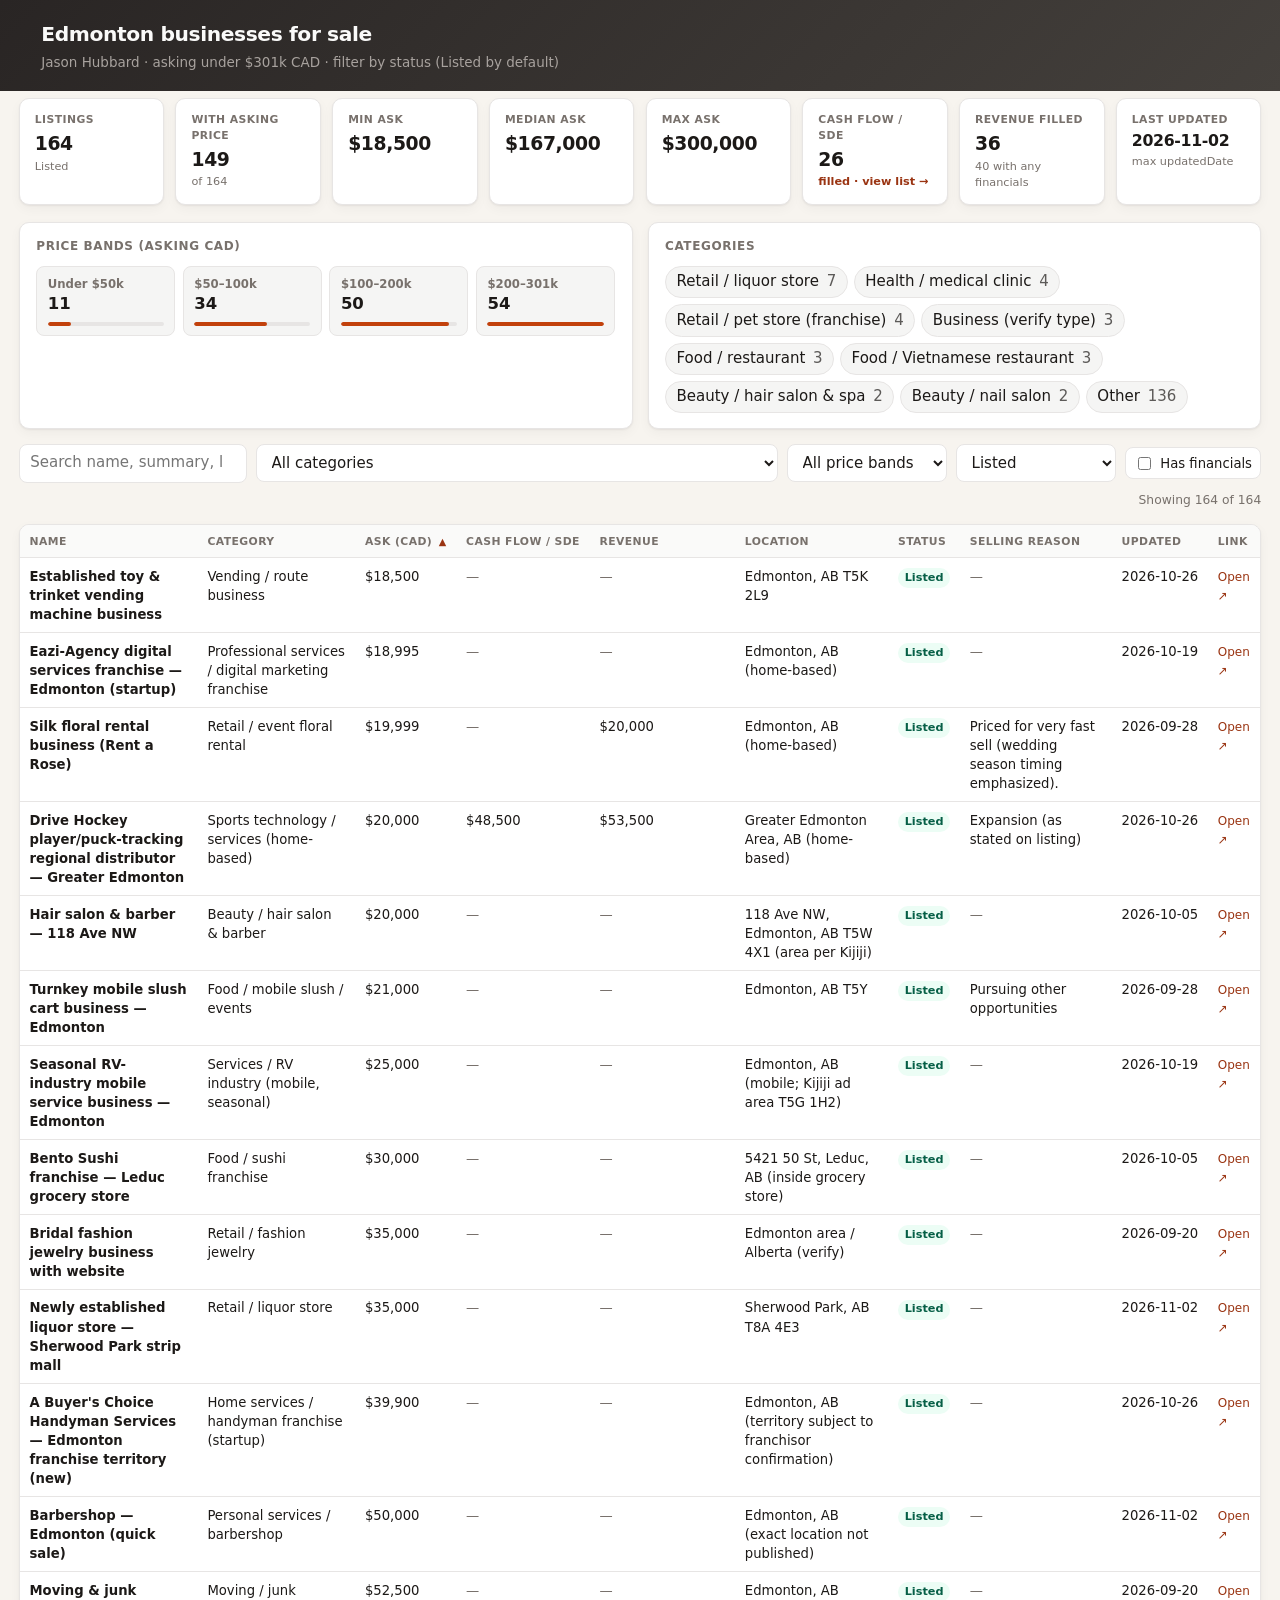
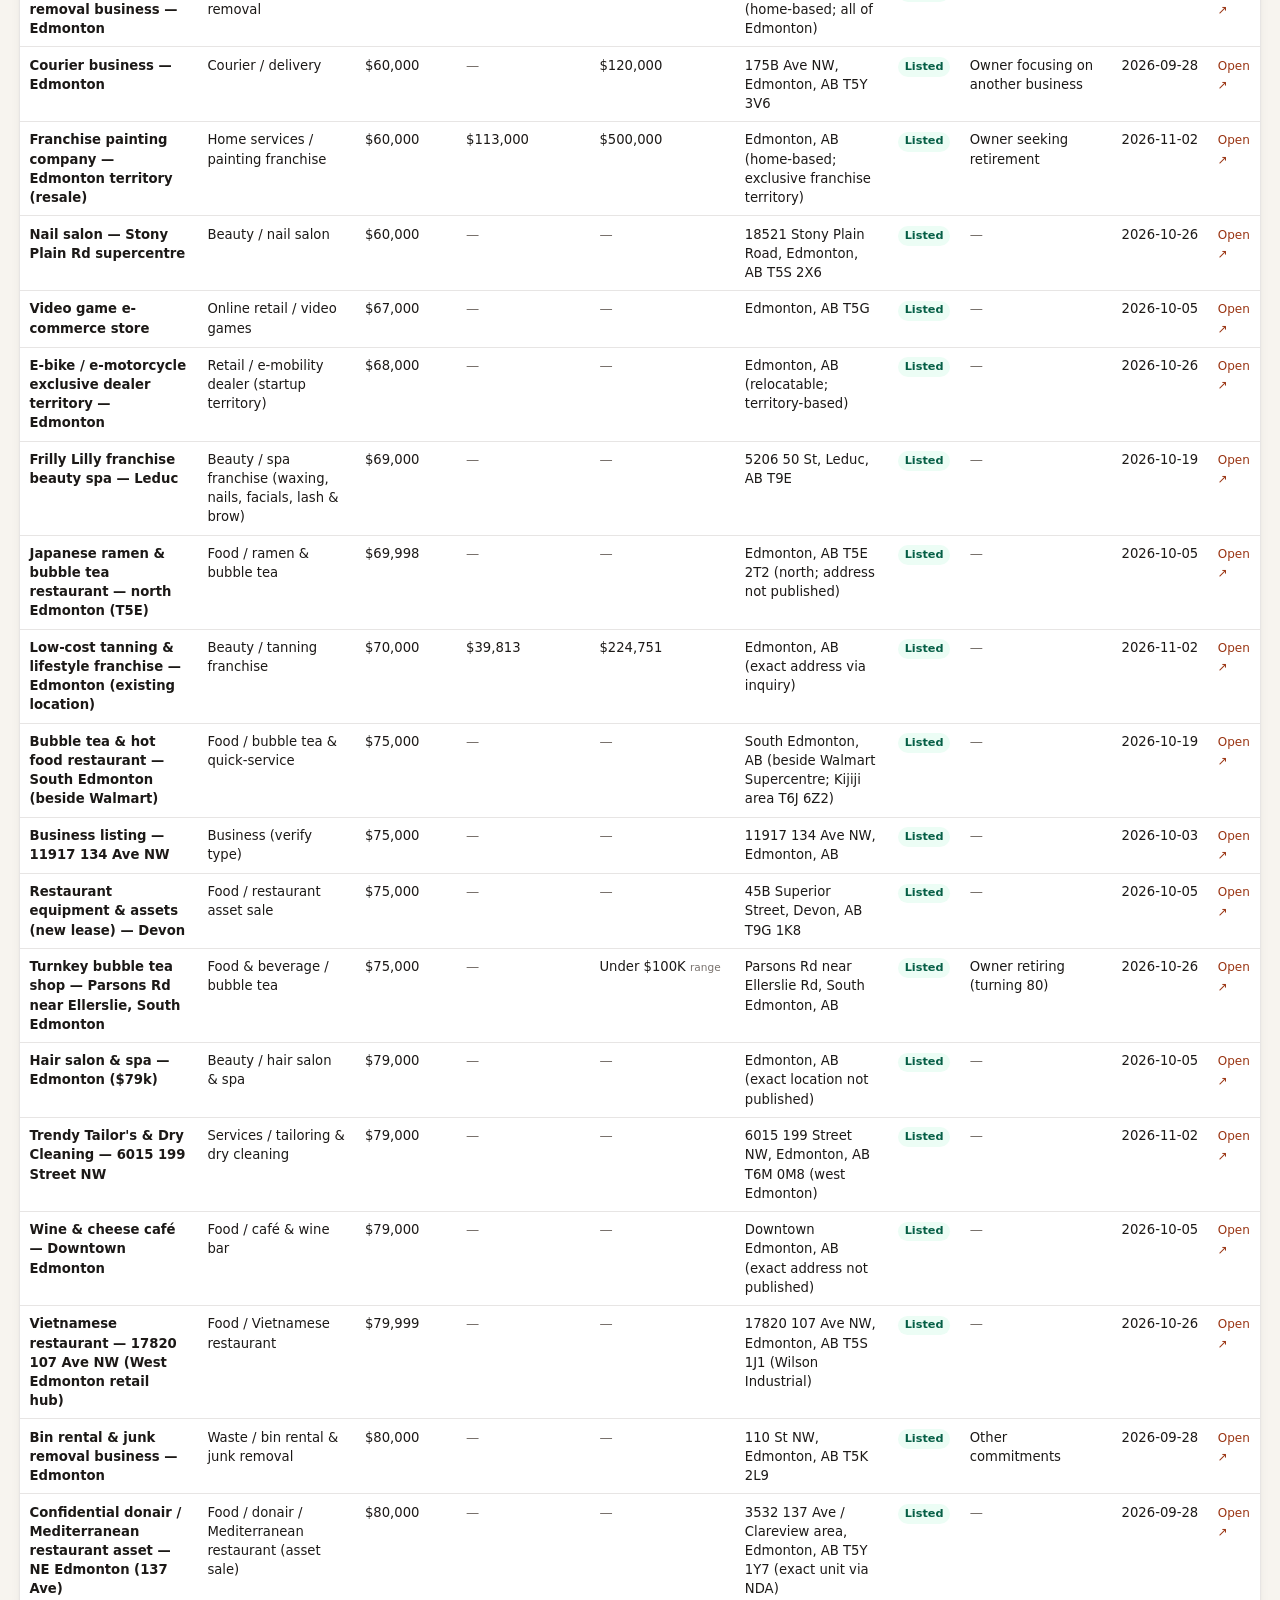
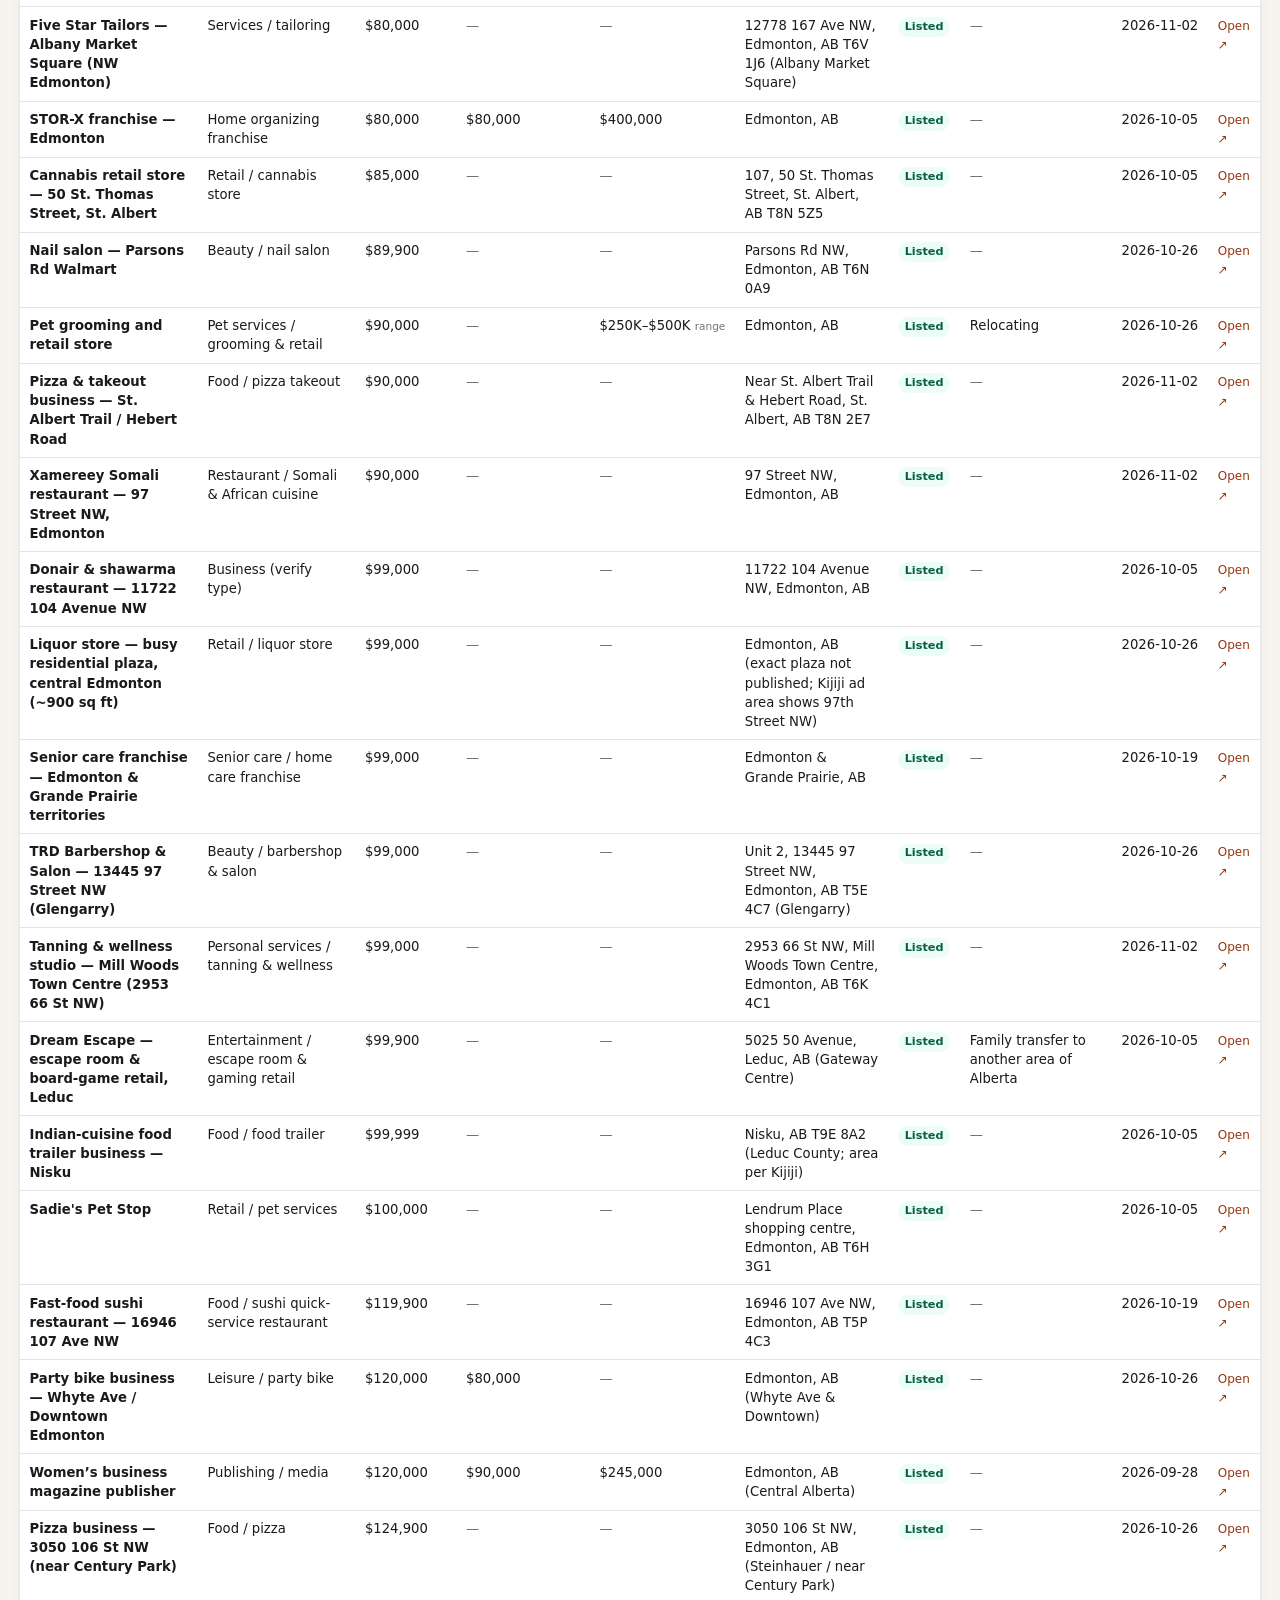
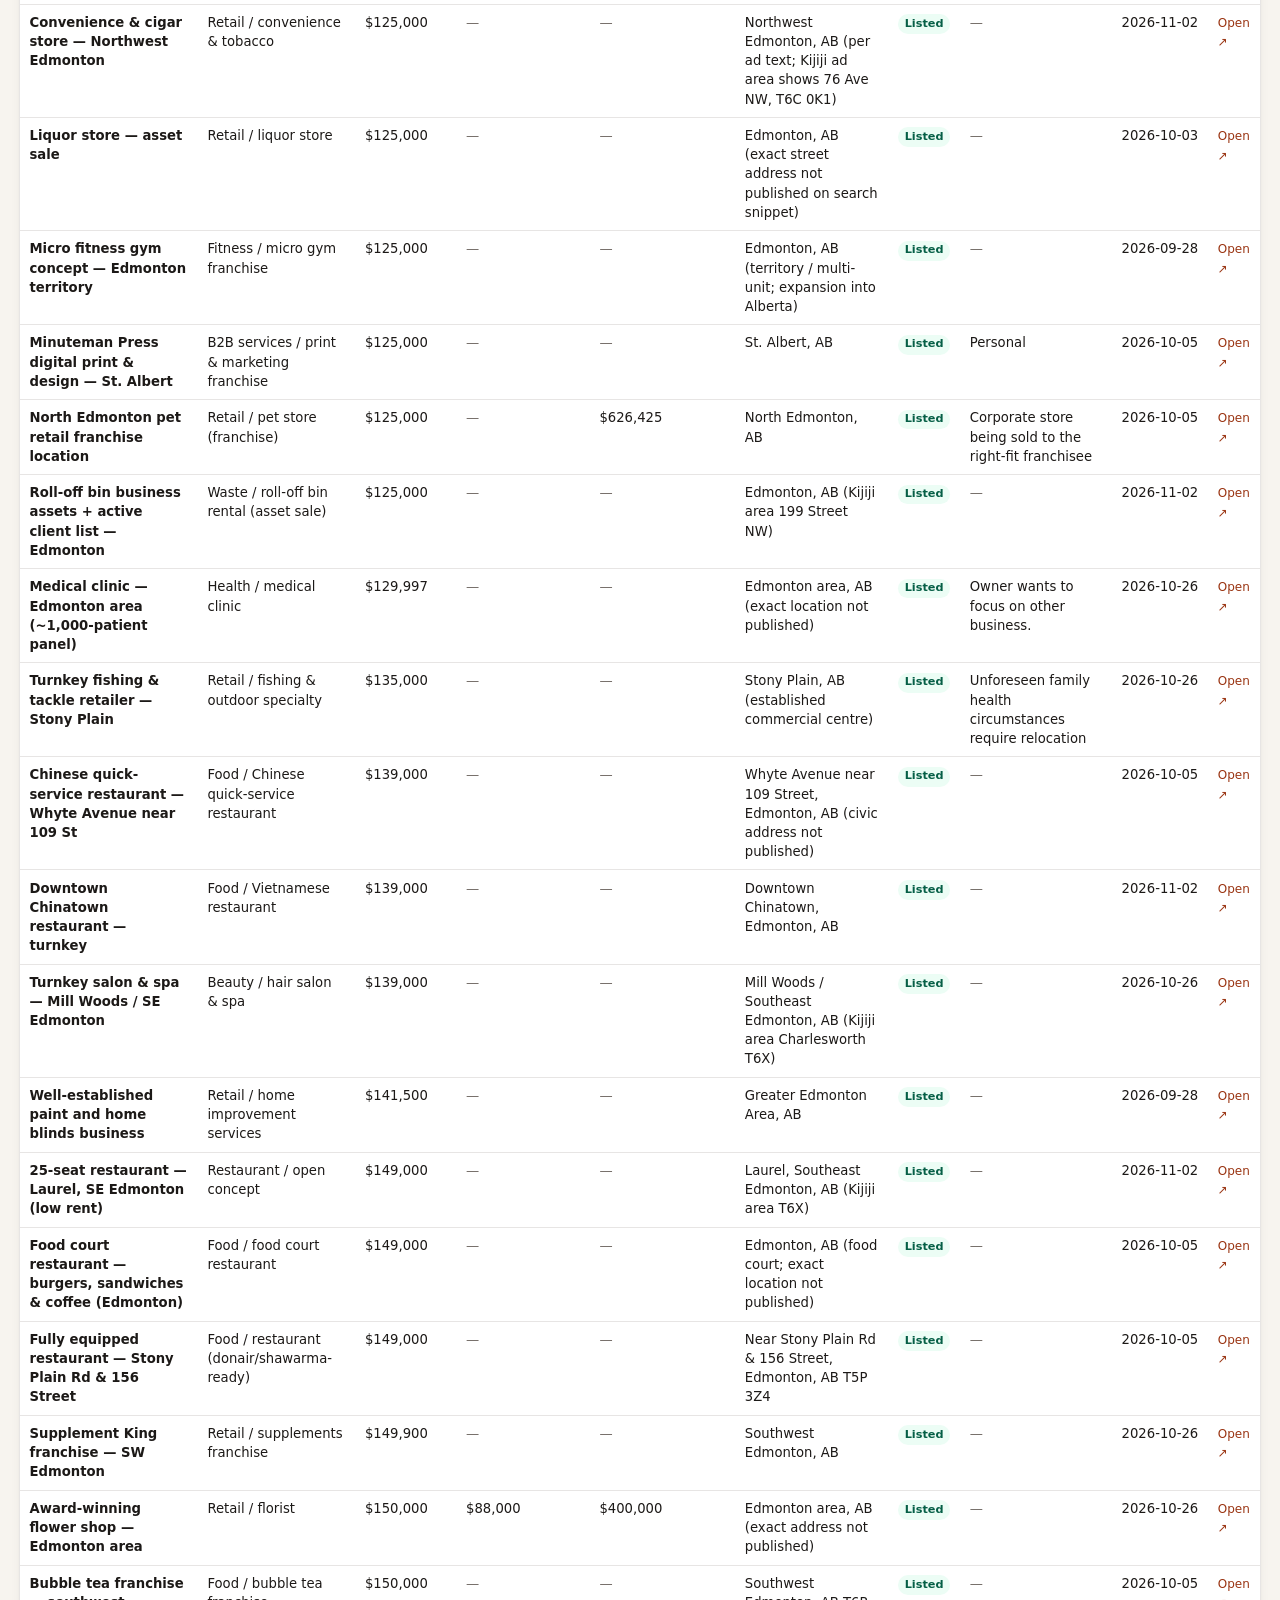
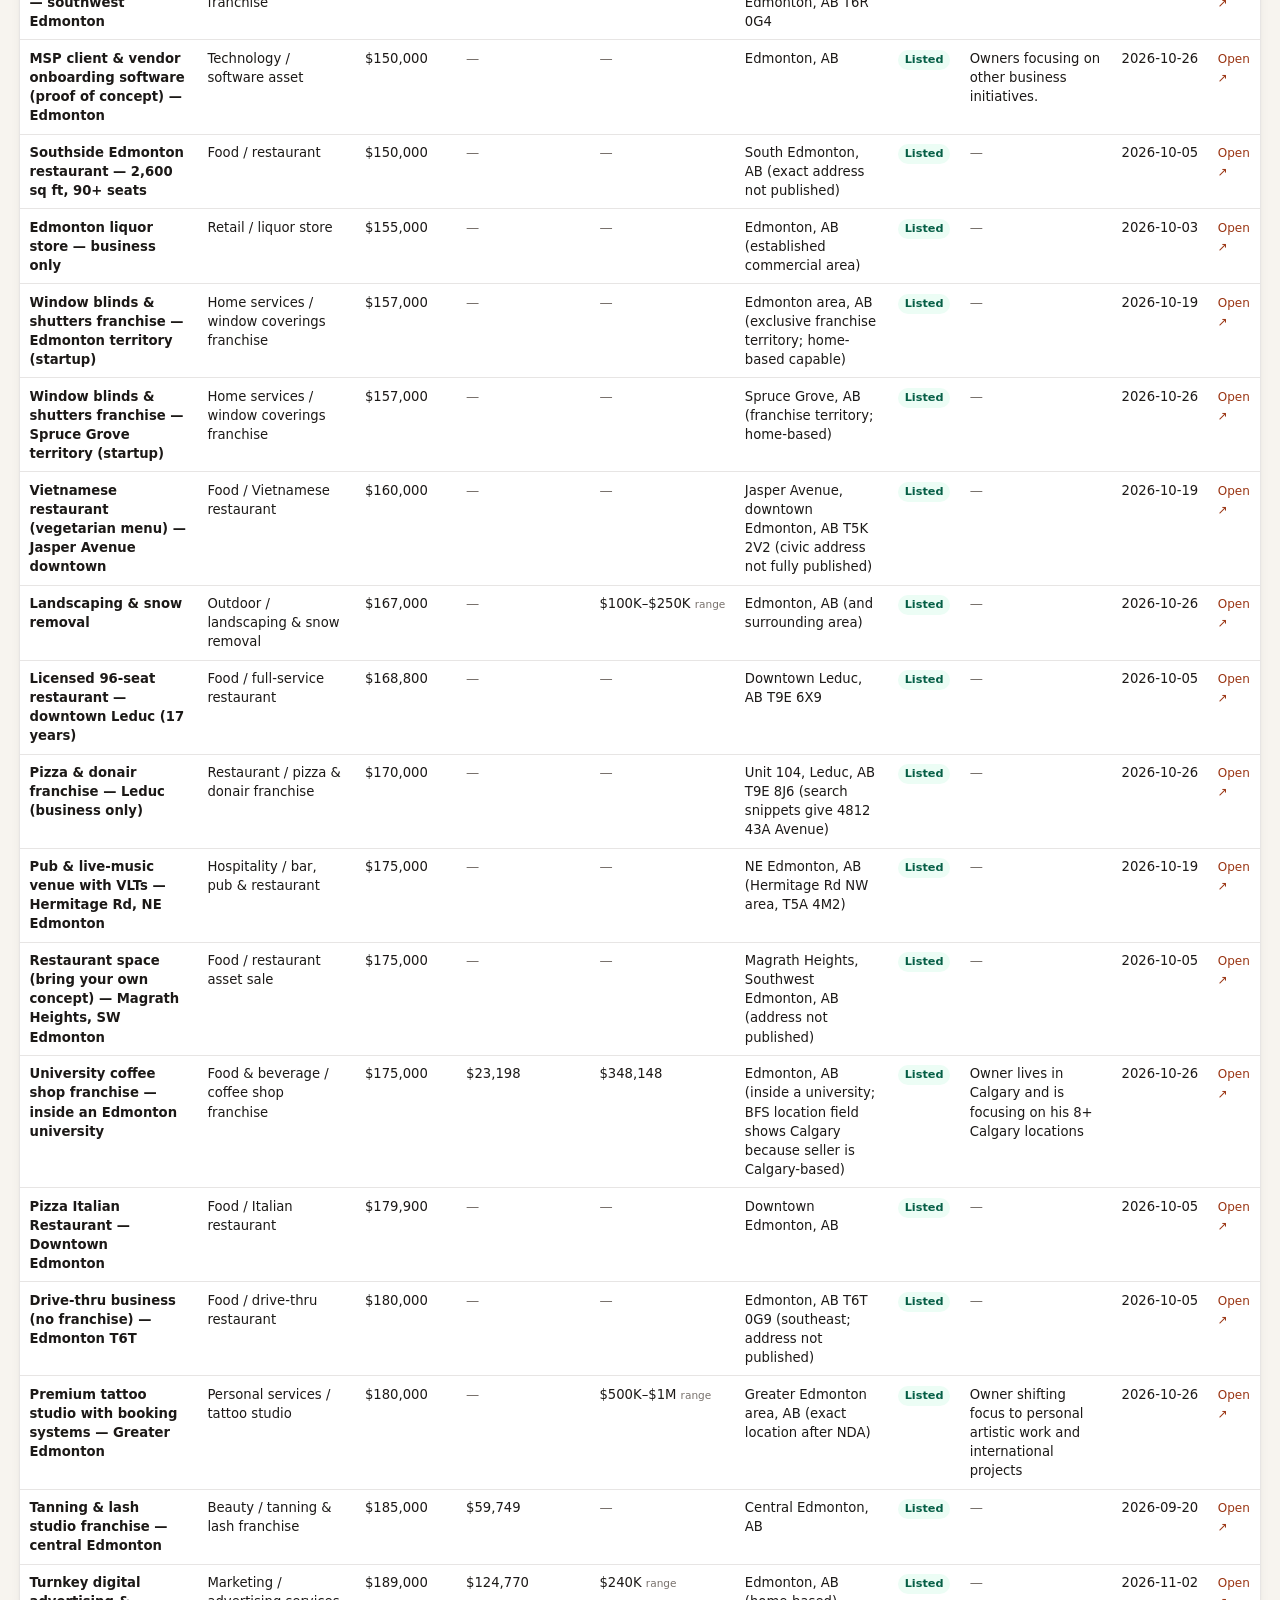
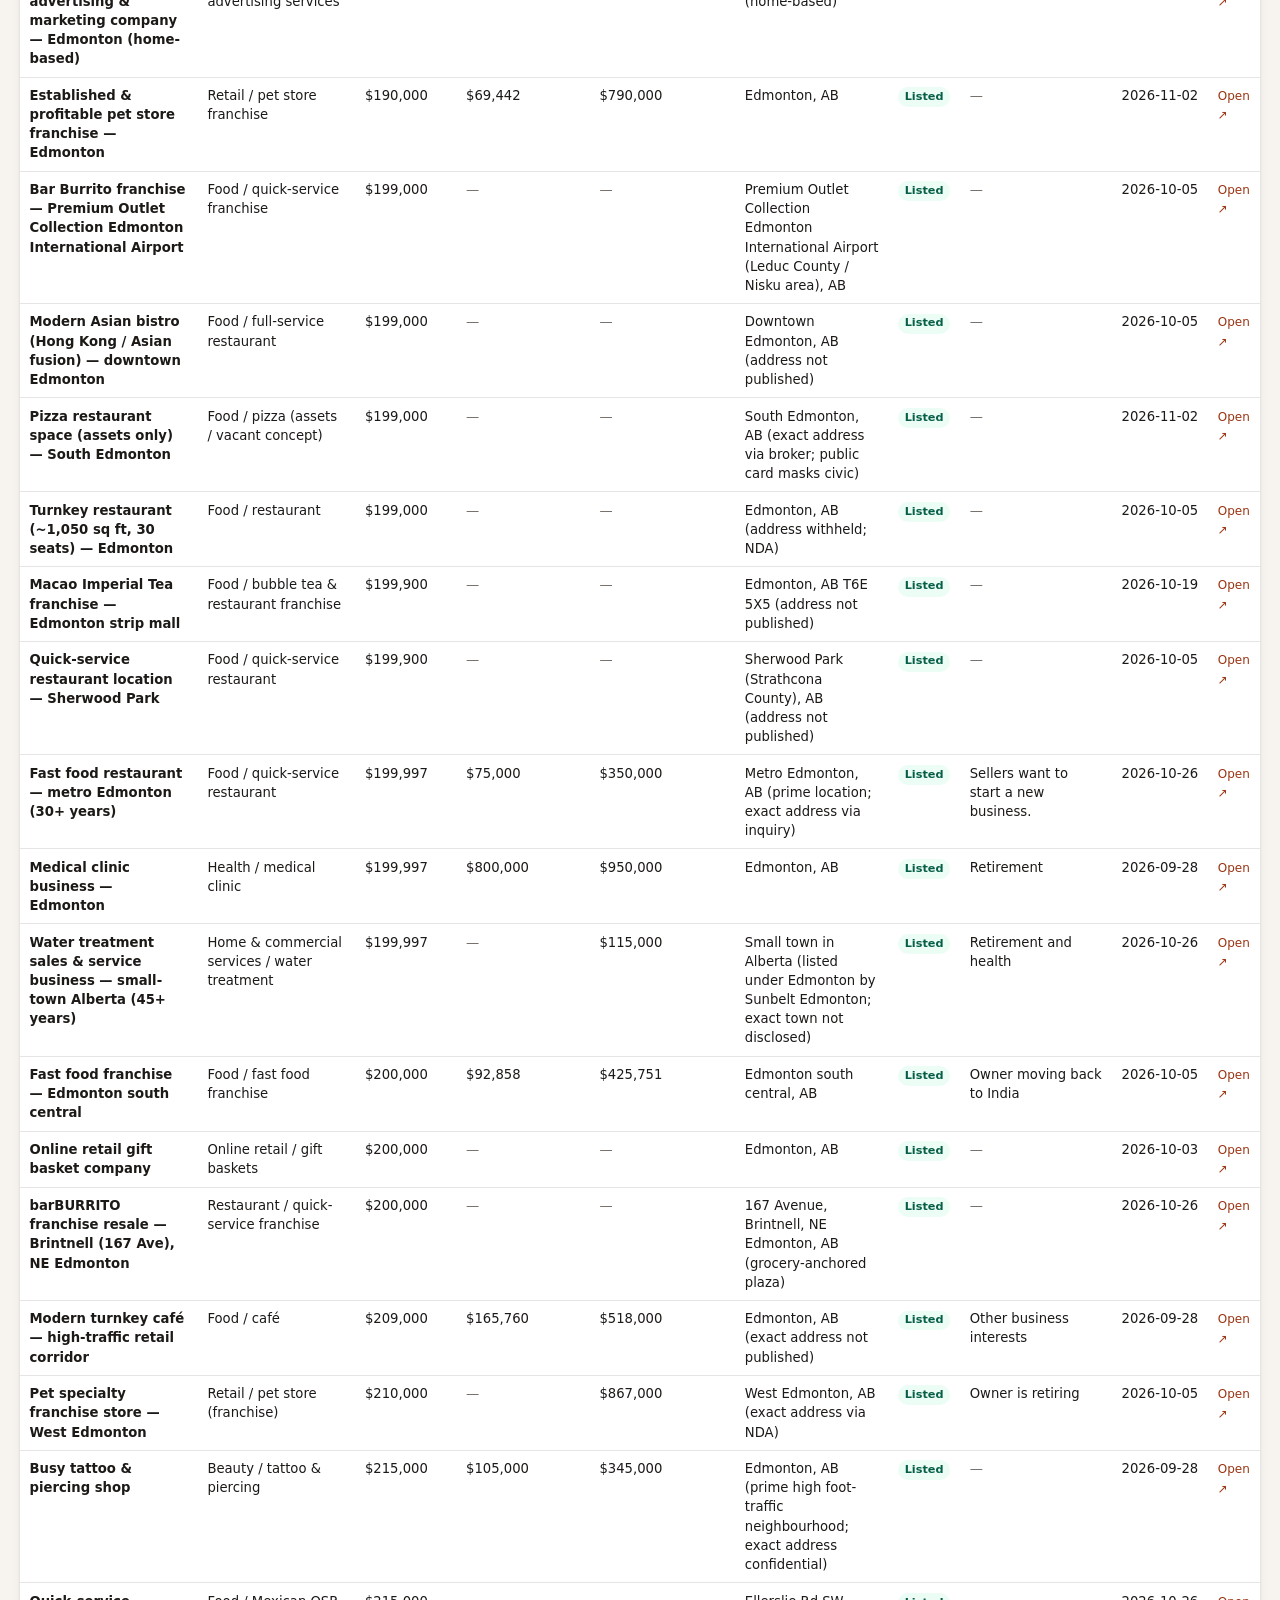
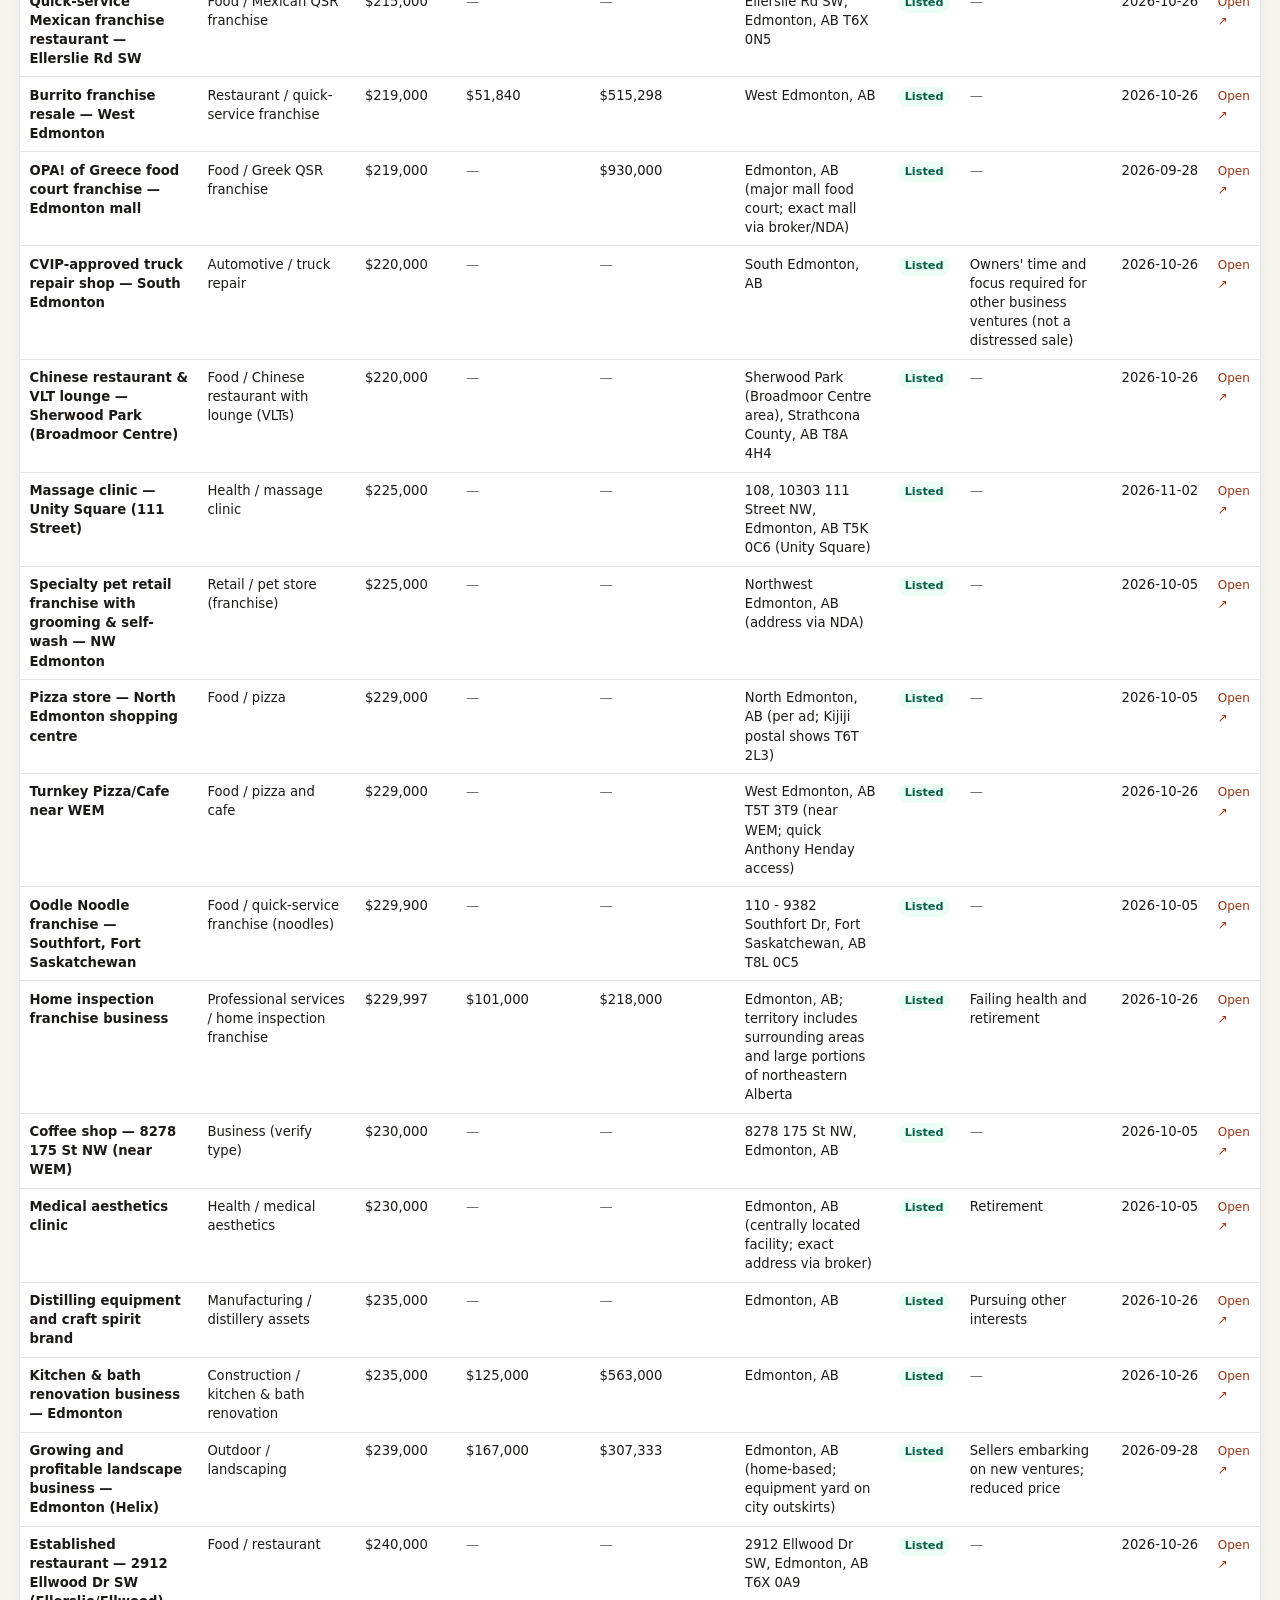
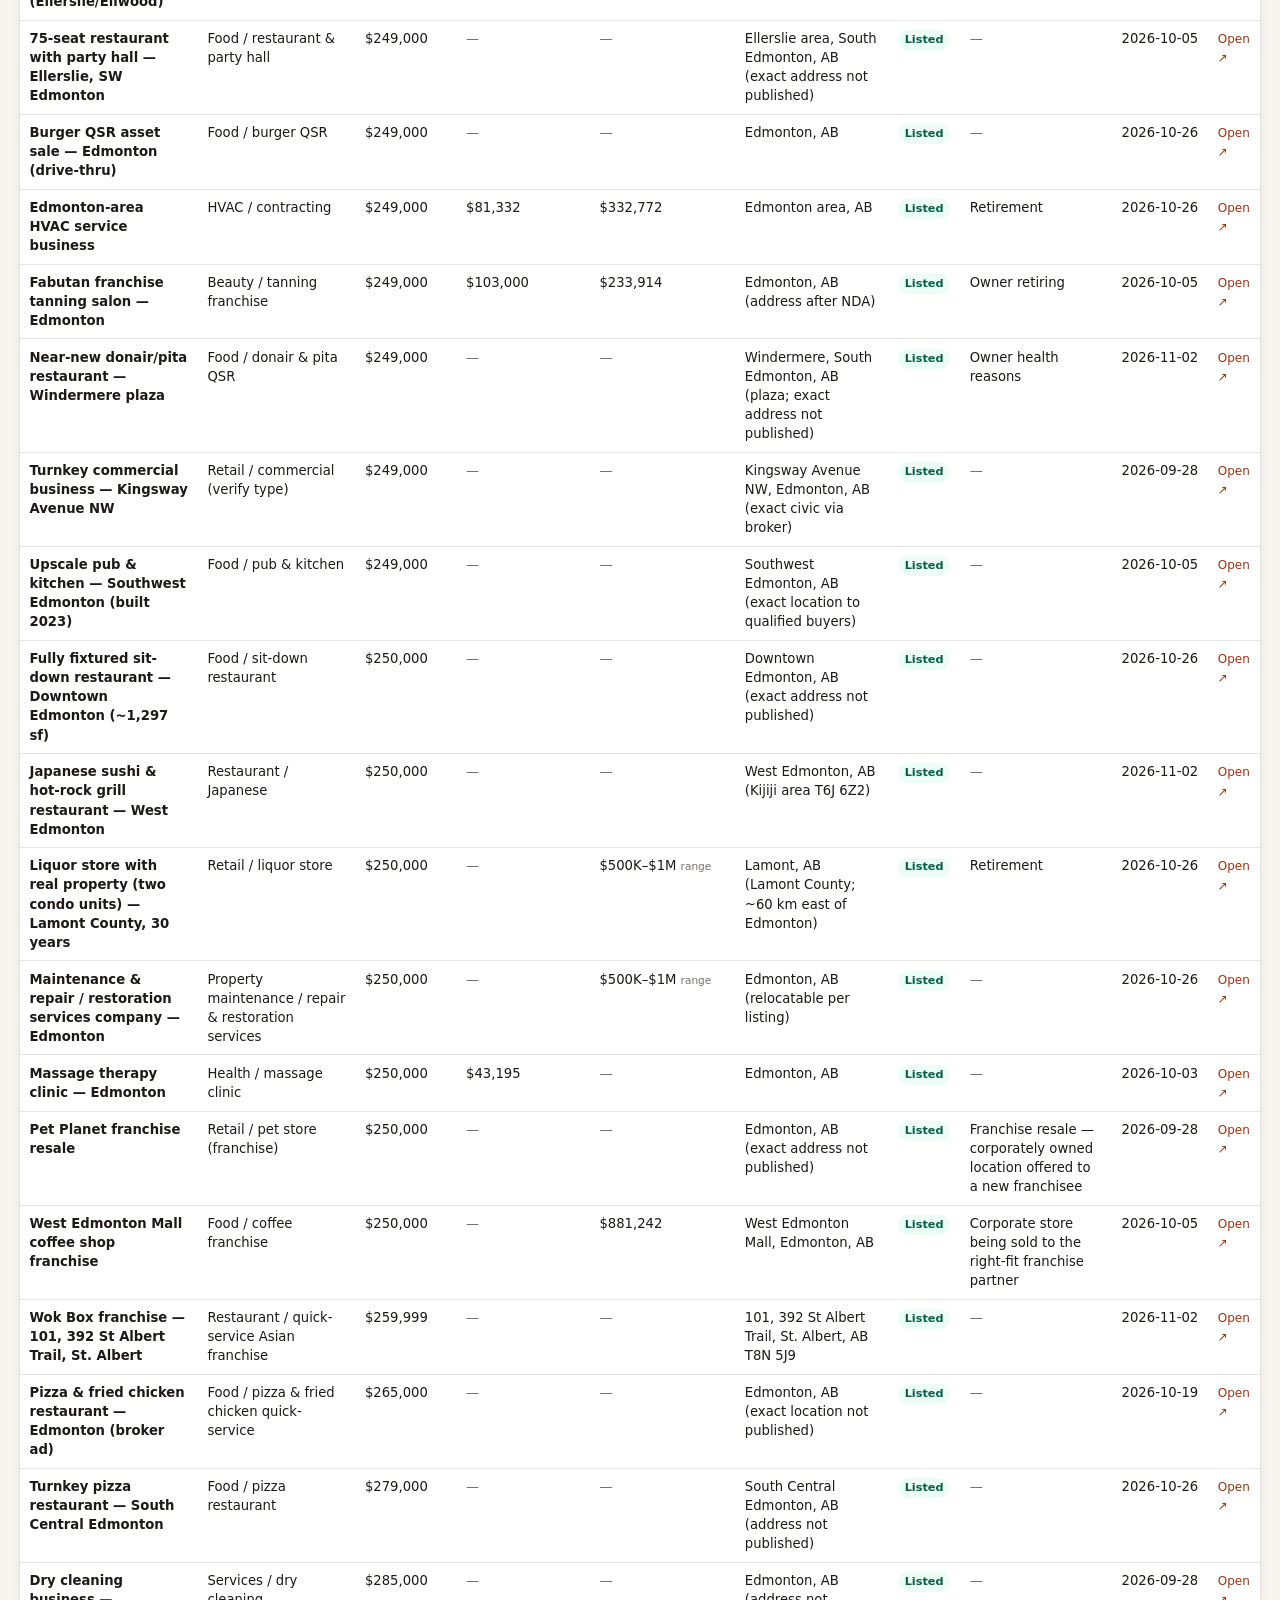
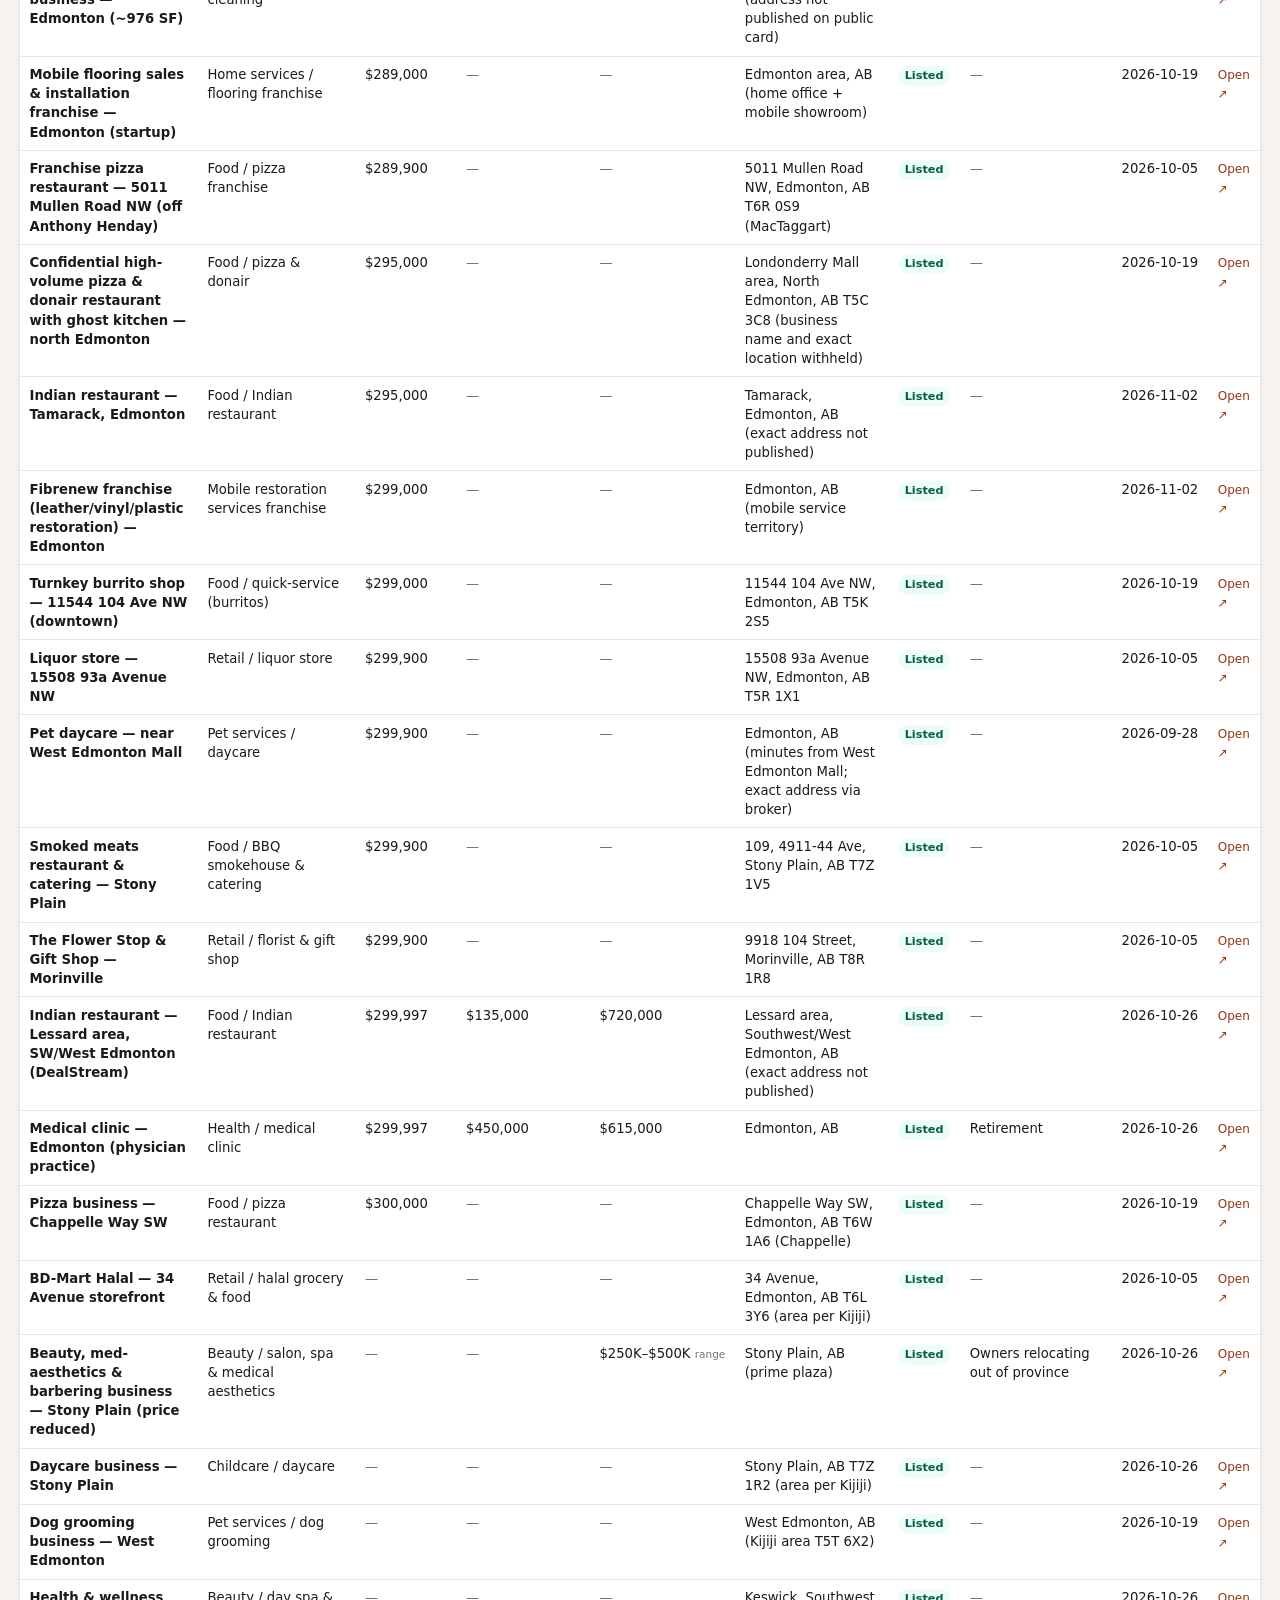
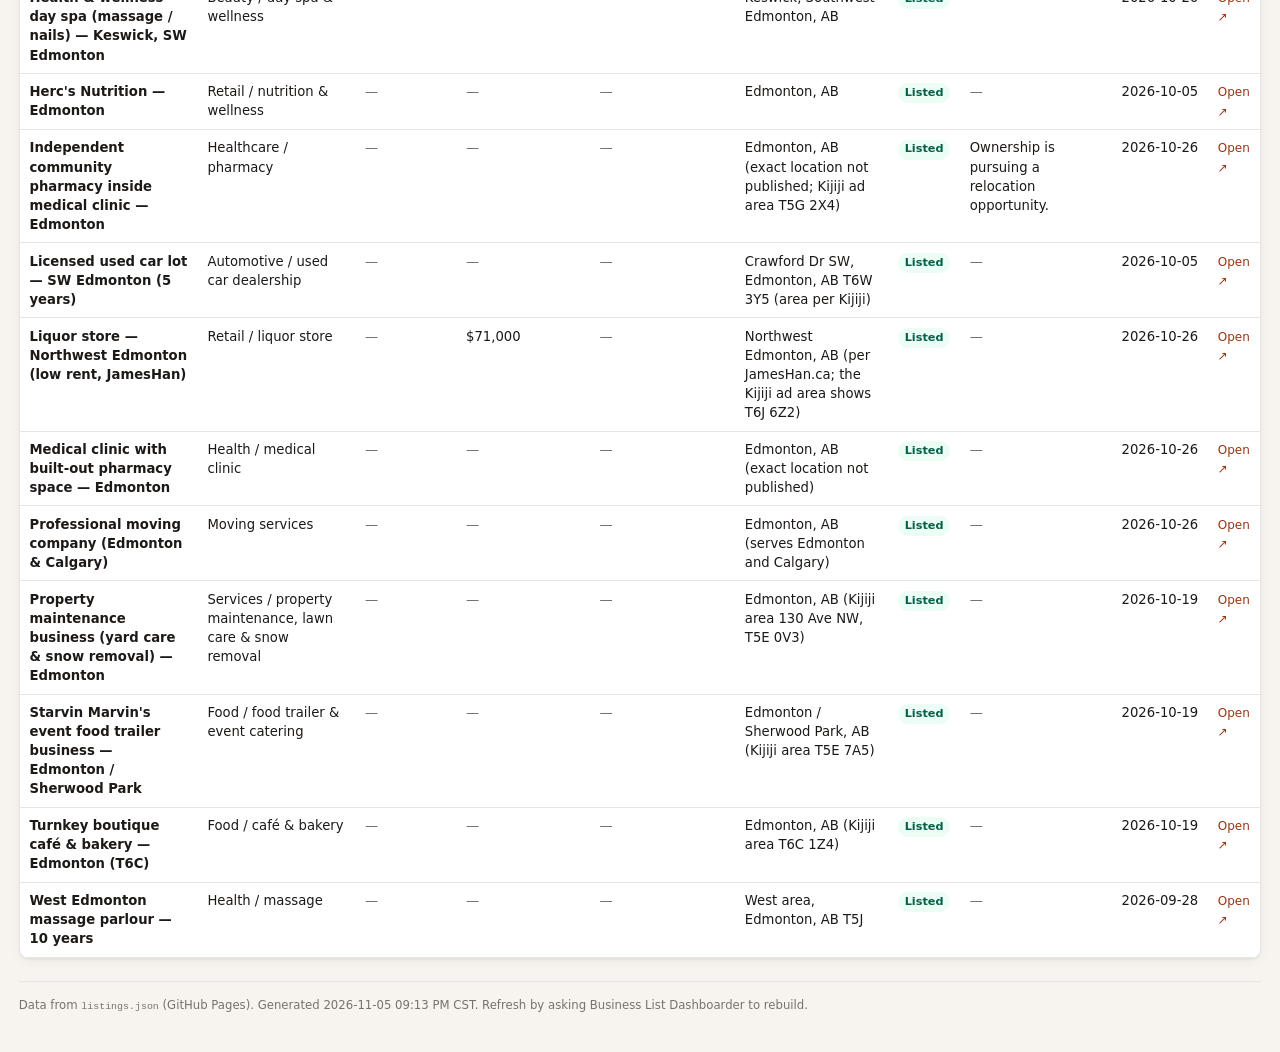
==== commit f1e60fb0: "Split dashboard: load listings from docs/listings.json Co-authored-by: Jason Hubbard <hubbardmail.co" ====
--- a/docs/index.html
+++ b/docs/index.html
@@ -419,7 +419,7 @@
           <th>Link</th>
         </tr>
       </thead>
-      <tbody id="tbody"></tbody>
+      <tbody id="tbody"><tr><td colspan="10" class="empty">Loading listings…</td></tr></tbody>
     </table>
   </div>
 
@@ -436,15 +436,15 @@
 </div>
 
 <footer class="foot">
-    Data from <code>business-listings.json</code>.
+    Data from <code>listings.json</code> (GitHub Pages).
     Generated <span id="genAt"></span>.
     Refresh by asking Business List Dashboarder to rebuild.
   </footer>
 </div>
 
 <script>
-const LISTINGS = [{"businessName": "Established toy & trinket vending machine business", "category": "Vending / route business", "summary": "Turnkey route of 25 toy and trinket vending machines in existing high-traffic charity-sponsored locations; owner retiring. No location fees or commissions; approximately 70¢ profit per $1 sale.", "createdDate": "2026-09-21", "updatedDate": "2026-10-26", "listingStatus": "Listed", "listingUrls": ["https://www.kijiji.ca/v-other-business-industrial/edmonton/established-vending-machine-business-for-sale/1741879859"], "listingDomainUrls": ["https://www.kijiji.ca"], "askingCAD": 18500, "grossRevenueCAD": null, "grossRevenueLowCAD": null, "grossRevenueHighCAD": null, "cashFlowSdeCAD": null, "established": null, "location": "Edmonton, AB T5K 2L9", "brokerAgentInfo": "Tomas; owner; phone shown in listing", "otherLocationComments": null, "employees": null, "squareFootageSqFt": null, "leaseMonthlyCAD": null, "leaseNotes": null, "inventoryIncluded": null, "inventoryValueCAD": null, "equipmentFixturesIncluded": "25 toy and trinket vending machines; company warranty included", "equipmentFixturesValueCAD": null, "isFranchise": null, "franchiseName": null, "saleType": null, "propertyArrangement": null, "clientOrContractNotes": "Existing high-traffic locations; charity-sponsored locations; no commission or location fees", "dataNotes": "Direct Kijiji listing states only a few hours every five weeks to restock/collect; revenue not stated. | Confirmed still active on Kijiji at $18,500 (2026-09-28). | 2026-10-19: Delisted — Kijiji ad page shows ad status EXPIRED | 2026-10-26: restored Listed — Kijiji ad 1741879859 now returns status ACTIVE at $18,500 and shows up in the 2026-10-26 Edmonton business search results. It was EXPIRED on 2026-10-19.", "sellingReason": null}, {"businessName": "Eazi-Agency digital services franchise — Edmonton (startup)", "category": "Professional services / digital marketing franchise", "summary": "New home-based Eazi-Agency digital marketing/technology franchise opportunity in Edmonton (not a resale of an existing operating business). Investment from CAD $18,995 listed ask; monthly option from ~$895/month mentioned in marketing copy. AI-powered digital marketing services with franchisor systems and training.", "createdDate": "2026-10-19", "updatedDate": "2026-10-19", "listingStatus": "Listed", "listingUrls": ["https://canada.businessesforsale.com/canadian/flexible-digital-services-franchise-in-edmonton-for-sale.aspx"], "listingDomainUrls": ["https://canada.businessesforsale.com"], "askingCAD": 18995, "grossRevenueCAD": null, "grossRevenueLowCAD": null, "grossRevenueHighCAD": null, "cashFlowSdeCAD": null, "established": null, "location": "Edmonton, AB (home-based)", "brokerAgentInfo": null, "otherLocationComments": "Can serve clients throughout Edmonton and beyond without dedicated commercial office.", "employees": null, "squareFootageSqFt": null, "leaseMonthlyCAD": null, "leaseNotes": null, "inventoryIncluded": null, "inventoryValueCAD": null, "equipmentFixturesIncluded": null, "equipmentFixturesValueCAD": null, "isFranchise": true, "franchiseName": "Eazi-Agency", "saleType": "New franchise / startup opportunity", "propertyArrangement": "Home-based", "clientOrContractNotes": null, "dataNotes": "BFS explicitly states this is a new franchise opportunity rather than sale of an existing operating business. Revenue/cash flow undisclosed. Also listed under franchise opportunities as eazi-agency?location=Edmonton.", "sellingReason": null}, {"businessName": "Silk floral rental business (Rent a Rose)", "category": "Retail / event floral rental", "summary": "Home-based premium faux flower rental business with Shopify order site (rentarose.ca). Pre-made bridal/bridesmaid bouquets, boutonnieres, centrepieces, funeral sprays, and arch florals for five-day rentals. Priced for quick sale with ~$90k physical assets included.", "createdDate": "2026-09-28", "updatedDate": "2026-09-28", "listingStatus": "Listed", "listingUrls": ["https://canada.businessesforsale.com/canadian/silk-floral-rental-business-with-order-website.aspx", "https://canada.businessesforsale.com/canadian/turnkey-faux-floral-rental-business-with-order-website.aspx"], "listingDomainUrls": ["https://canada.businessesforsale.com"], "askingCAD": 19999, "grossRevenueCAD": 20000, "grossRevenueLowCAD": null, "grossRevenueHighCAD": null, "cashFlowSdeCAD": null, "established": null, "location": "Edmonton, AB (home-based)", "brokerAgentInfo": null, "otherLocationComments": null, "employees": null, "squareFootageSqFt": null, "leaseMonthlyCAD": null, "leaseNotes": null, "inventoryIncluded": true, "inventoryValueCAD": 90000, "equipmentFixturesIncluded": "Designed/loose florals, boxes, shelving, floral tools, work tables; Shopify site; Instagram Rent.a.rose (~1000 followers)", "equipmentFixturesValueCAD": null, "isFranchise": null, "franchiseName": null, "saleType": "Asset / business sale", "propertyArrangement": "Home-based", "clientOrContractNotes": null, "dataNotes": "Listing states ~$90k product/assets selling for $19,999 OBO; claimed side-hustle income $20–25k/year not independently verified. Website rentarose.ca.", "sellingReason": "Priced for very fast sell (wedding season timing emphasized)."}, {"businessName": "Drive Hockey player/puck-tracking regional distributor — Greater Edmonton", "category": "Sports technology / services (home-based)", "summary": "Regional distribution office for Drive Hockey's sensor + AI player/puck tracking and analytics service for amateur hockey teams and leagues across Alberta. Serves 1,000+ teams in the regional market; services billed ~$250+/hr plus recurring annual income from team tracking systems. Can be run part-time by a non-technical owner; full training and ongoing support. Priced for quick sale.", "createdDate": "2026-10-26", "updatedDate": "2026-10-26", "listingStatus": "Listed", "listingUrls": ["https://canada.businessesforsale.com/canadian/hockey-tech-business-for-sale-2.aspx"], "listingDomainUrls": ["https://canada.businessesforsale.com"], "askingCAD": 20000, "grossRevenueCAD": 53500, "grossRevenueLowCAD": null, "grossRevenueHighCAD": null, "cashFlowSdeCAD": 48500, "established": "~2023 (listing says 3 years established)", "location": "Greater Edmonton Area, AB (home-based)", "brokerAgentInfo": "DHA Corporate Brokers (BFS listing ID 3309944, seller ref AB - Edmonton).", "otherLocationComments": "Work from home; relocatable; serves teams throughout Alberta.", "employees": null, "squareFootageSqFt": null, "leaseMonthlyCAD": null, "leaseNotes": null, "inventoryIncluded": true, "inventoryValueCAD": 20000, "equipmentFixturesIncluded": null, "equipmentFixturesValueCAD": null, "isFranchise": null, "franchiseName": null, "saleType": "Asset / distributorship sale", "propertyArrangement": "Home-based", "clientOrContractNotes": "Serves more than 1,000 teams in the regional market; recurring annual income from distributed team tracking systems.", "dataNotes": "2026-10-26 good-a: From BFS detail. $20k inventory (tracking system with 40 player tags + vendor credit for future licences) included in ask. Owner financing available. Brand is Drive Hockey; structure looks like a regional distributor/dealer, not a formal franchise resale — confirm with broker.", "sellingReason": "Expansion (as stated on listing)"}, {"businessName": "Hair salon & barber — 118 Ave NW", "category": "Beauty / hair salon & barber", "summary": "Hair salon and barber offering men's and women's haircuts plus manicures.", "createdDate": "2026-10-05", "updatedDate": "2026-10-05", "listingStatus": "Listed", "listingUrls": ["https://www.kijiji.ca/v-other-business-industrial/edmonton/hair-salon-and-barber-for-sell/1736372967"], "listingDomainUrls": ["https://www.kijiji.ca"], "askingCAD": 20000, "grossRevenueCAD": null, "grossRevenueLowCAD": null, "grossRevenueHighCAD": null, "cashFlowSdeCAD": null, "established": null, "location": "118 Ave NW, Edmonton, AB T5W 4X1 (area per Kijiji)", "brokerAgentInfo": null, "otherLocationComments": null, "employees": null, "squareFootageSqFt": null, "leaseMonthlyCAD": null, "leaseNotes": null, "inventoryIncluded": null, "inventoryValueCAD": null, "equipmentFixturesIncluded": null, "equipmentFixturesValueCAD": null, "isFranchise": null, "franchiseName": null, "saleType": "Business sale", "propertyArrangement": null, "clientOrContractNotes": null, "dataNotes": "Very sparse Kijiji ad (posted Apr 2026, still active). No financials, lease, or contact details in text.", "sellingReason": null}, {"businessName": "Turnkey mobile slush cart business — Edmonton", "category": "Food / mobile slush / events", "summary": "Fully operational mobile slush business for weddings, corporate events, festivals and private parties. Includes commercial 3-tank VEVOR machine, custom cart, branding, Instagram (1,850+ followers), supplier contacts, recipes, and training.", "createdDate": "2026-09-28", "updatedDate": "2026-09-28", "listingStatus": "Listed", "listingUrls": ["https://www.kijiji.ca/v-other-business-industrial/edmonton/turnkey-mobile-slush-cart-business-for-sale-edmonton/1743758102"], "listingDomainUrls": ["https://www.kijiji.ca"], "askingCAD": 21000, "grossRevenueCAD": null, "grossRevenueLowCAD": null, "grossRevenueHighCAD": null, "cashFlowSdeCAD": null, "established": null, "location": "Edmonton, AB T5Y", "brokerAgentInfo": "AG; owner; Kijiji listing", "otherLocationComments": null, "employees": null, "squareFootageSqFt": null, "leaseMonthlyCAD": null, "leaseNotes": null, "inventoryIncluded": true, "inventoryValueCAD": null, "equipmentFixturesIncluded": "Commercial 3-tank VEVOR slush machine; custom mobile cart; candy holder; menu signage; cups/straws", "equipmentFixturesValueCAD": null, "isFranchise": null, "franchiseName": null, "saleType": "Asset / business sale", "propertyArrangement": null, "clientOrContractNotes": "40+ events last season; 30+ this season; average event revenue ~$600; product+labour cost ~$100–130 per event", "dataNotes": "Gross annual revenue not stated; average event economics only. Future bookings available to qualified buyers.", "sellingReason": "Pursuing other opportunities"}, {"businessName": "Seasonal RV-industry mobile service business — Edmonton", "category": "Services / RV industry (mobile, seasonal)", "summary": "Turnkey seasonal mobile service business serving the RV industry, created in 2026 to test the concept. Sale includes equipment, customer database, supplies inventory, brand, website, social media, marketing materials and training. No storefront or lease; buyer needs a pickup truck or van.", "createdDate": "2026-10-19", "updatedDate": "2026-10-19", "listingStatus": "Listed", "listingUrls": ["https://www.kijiji.ca/v-other-business-industrial/edmonton/seasonal-rv-industry-business/1744419414"], "listingDomainUrls": ["https://www.kijiji.ca"], "askingCAD": 25000, "grossRevenueCAD": null, "grossRevenueLowCAD": null, "grossRevenueHighCAD": null, "cashFlowSdeCAD": null, "established": "2026", "location": "Edmonton, AB (mobile; Kijiji ad area T5G 1H2)", "brokerAgentInfo": "Owner; contact through Kijiji ad", "otherLocationComments": null, "employees": null, "squareFootageSqFt": null, "leaseMonthlyCAD": null, "leaseNotes": null, "inventoryIncluded": true, "inventoryValueCAD": null, "equipmentFixturesIncluded": true, "equipmentFixturesValueCAD": null, "isFranchise": false, "franchiseName": null, "saleType": "Business sale", "propertyArrangement": "Mobile; no storefront or commercial lease", "clientOrContractNotes": "Current customer database included; ad mentions RV dealerships as clients/prospects.", "dataNotes": "Kijiji ad 1744419414 (posted 2026-10-05). Seller claims $40k-$50k part-time or $70k-$100k full-time over a 6-month season. These are projections, not reported financials, so cashFlowSdeCAD is left null. Brand-new business (1 season).", "sellingReason": null}, {"businessName": "Bento Sushi franchise — Leduc grocery store", "category": "Food / sushi franchise", "summary": "Turnkey Bento Sushi counter inside a high-volume Leduc grocery store. Simple owner-operator model with franchisor training and operational support. Inventory not included.", "createdDate": "2026-09-28", "updatedDate": "2026-10-05", "listingStatus": "Listed", "listingUrls": ["https://www.kijiji.ca/v-commercial-office-space-for-sale/edmonton/5421-50-st-leduc-alberta/1742237024", "https://www.realtor.ca/real-estate/30164547/5421-50-st-leduc"], "listingDomainUrls": ["https://www.kijiji.ca", "https://www.realtor.ca"], "askingCAD": 30000, "grossRevenueCAD": null, "grossRevenueLowCAD": null, "grossRevenueHighCAD": null, "cashFlowSdeCAD": null, "established": null, "location": "5421 50 St, Leduc, AB (inside grocery store)", "brokerAgentInfo": "Taeho Ro, Royal LePage Summit Realty (780-236-4989)", "otherLocationComments": null, "employees": null, "squareFootageSqFt": null, "leaseMonthlyCAD": null, "leaseNotes": null, "inventoryIncluded": false, "inventoryValueCAD": null, "equipmentFixturesIncluded": null, "equipmentFixturesValueCAD": null, "isFranchise": true, "franchiseName": "Bento Sushi", "saleType": "Franchise resale", "propertyArrangement": null, "clientOrContractNotes": null, "dataNotes": "Address and MLS via Kijiji commercial posting. Revenue/cash flow not published on public page. | 2026-10-05: Realtor.ca MLS 45463440 at CAD 30k; inventory not included per listing.", "sellingReason": null}, {"businessName": "Condo document review business — Edmonton", "category": "Professional services / condo document review", "summary": "Remote, low-overhead condo document review service with established processes. ~4–6 reviews/month at $300 each (~$24k+ annual gross). Transition support offered.", "createdDate": "2026-09-28", "updatedDate": "2026-10-19", "listingStatus": "Delisted", "listingUrls": ["https://www.kijiji.ca/v-other-business-industrial/edmonton/profitable-condo-document-review-business-for-sale/1741684704"], "listingDomainUrls": ["https://www.kijiji.ca"], "askingCAD": 30000, "grossRevenueCAD": 24000, "grossRevenueLowCAD": null, "grossRevenueHighCAD": null, "cashFlowSdeCAD": null, "established": null, "location": "Jasper Avenue, Edmonton, AB (remote/home-based)", "brokerAgentInfo": "Celeste Plaizier; owner; Kijiji listing", "otherLocationComments": null, "employees": null, "squareFootageSqFt": null, "leaseMonthlyCAD": null, "leaseNotes": null, "inventoryIncluded": null, "inventoryValueCAD": null, "equipmentFixturesIncluded": null, "equipmentFixturesValueCAD": null, "isFranchise": null, "franchiseName": null, "saleType": "Business sale", "propertyArrangement": "No physical location required", "clientOrContractNotes": null, "dataNotes": "Revenue estimate derived from listing math (4–6 reviews × $300/mo). High margins claimed; no SDE published. | 2026-10-19: Delisted — Kijiji ad page shows ad status EXPIRED", "sellingReason": "Owner pursuing other opportunities"}, {"businessName": "Hair salon — Victoria Trail NW", "category": "Beauty / hair salon", "summary": "Well-established hair salon in a busy retail plaza. Sale includes salon equipment, leasehold improvements, and business assets. Turn-key for an owner-operator or expansion buy.", "createdDate": "2026-09-19", "updatedDate": "2026-10-03", "listingStatus": "Delisted", "listingUrls": ["https://nidhikapoor.maxwellrealty.ca/listing-ereb/45110411-victoria-trail-nw-edmonton-ab-t5y-2b6/"], "listingDomainUrls": ["https://nidhikapoor.maxwellrealty.ca"], "askingCAD": 30000, "grossRevenueCAD": null, "grossRevenueLowCAD": null, "grossRevenueHighCAD": null, "cashFlowSdeCAD": null, "established": null, "location": "Victoria Trail NW, Edmonton, AB T5Y 2B6", "brokerAgentInfo": "Listing office: Initia Property Management. Listing page hosted via MaxWell Polaris (4107 99 St NW, Edmonton, AB T6E 3N4; 780-318-3434; bestrealestateedmonton@gmail.com).", "otherLocationComments": "Busy retail plaza on Victoria Trail.", "employees": null, "squareFootageSqFt": 650, "leaseMonthlyCAD": null, "leaseNotes": "Favourable lease terms noted on listing; details not published.", "inventoryIncluded": null, "inventoryValueCAD": null, "equipmentFixturesIncluded": true, "equipmentFixturesValueCAD": null, "isFranchise": false, "franchiseName": null, "saleType": "Business assets / turnkey", "propertyArrangement": "Leased", "clientOrContractNotes": null, "dataNotes": "MLS® #45110411. Listed approx. 2026-06-21. Financials not disclosed on public page. | 2026-10-03 check: Maxwell listing page returns Listing Not Found (MLS 45110411). | Link check 2026-10-03: page gone/removed (Business Finder).", "sellingReason": null}, {"businessName": "Bridal fashion jewelry business with website", "category": "Retail / fashion jewelry", "summary": "Established fashion and bridal jewelry business with website. Asking $35,000 CAD. Confirm Edmonton location on detail page.", "createdDate": "2026-09-20", "updatedDate": "2026-09-20", "listingStatus": "Listed", "listingUrls": ["https://canada.businessesforsale.com/canadian/bridal-fashion-jewelry-business-with-website.aspx"], "listingDomainUrls": ["https://canada.businessesforsale.com"], "askingCAD": 35000, "grossRevenueCAD": null, "grossRevenueLowCAD": null, "grossRevenueHighCAD": null, "cashFlowSdeCAD": null, "established": null, "location": "Edmonton area / Alberta (verify)", "brokerAgentInfo": null, "otherLocationComments": "Appeared on Edmonton search results; verify exact location.", "employees": null, "squareFootageSqFt": null, "leaseMonthlyCAD": null, "leaseNotes": null, "inventoryIncluded": null, "inventoryValueCAD": null, "equipmentFixturesIncluded": null, "equipmentFixturesValueCAD": null, "isFranchise": false, "franchiseName": null, "saleType": null, "propertyArrangement": null, "clientOrContractNotes": null, "dataNotes": "Imported from site scan 2026-09-20T00:00:00-06:00; source site: BusinessesForSale Canada.", "sellingReason": null}, {"businessName": "Newly established liquor store — Sherwood Park strip mall", "category": "Retail / liquor store", "summary": "Liquor store opened in 2023 in a mixed-use strip mall in Sherwood Park. 1,010 sq. ft. Low rent of $1,935/month including water. The listing cites growth potential and easy management.", "createdDate": "2026-10-05", "updatedDate": "2026-11-02", "listingStatus": "Listed", "listingUrls": ["https://www.realtor.ca/real-estate/30048936/sherwood-park", "https://www.maxwellrealty.ca/listing-ereb/45272966-140-athabascan-avenue-sherwood-park-ab-t8a-4e3/"], "listingDomainUrls": ["https://www.realtor.ca", "https://www.maxwellrealty.ca"], "askingCAD": 35000, "grossRevenueCAD": null, "grossRevenueLowCAD": null, "grossRevenueHighCAD": null, "cashFlowSdeCAD": null, "established": 2023, "location": "Sherwood Park, AB T8A 4E3", "brokerAgentInfo": "Patrick C. Au, Century 21 Masters (780-990-8087).", "otherLocationComments": null, "employees": null, "squareFootageSqFt": 1010, "leaseMonthlyCAD": 1935, "leaseNotes": "CAD 1,935/month including water.", "inventoryIncluded": null, "inventoryValueCAD": null, "equipmentFixturesIncluded": null, "equipmentFixturesValueCAD": null, "isFranchise": false, "franchiseName": null, "saleType": "Business sale", "propertyArrangement": "Leased premises; real estate not included", "clientOrContractNotes": null, "dataNotes": "Realtor.ca MLS® 45272966 (EREB). Inventory inclusion not stated. Distinct from existing Sherwood Park Wye Road liquor store (CAD 150k). | 2026-10-19: Delisted — Realtor.ca listing page 404 (removed; ID route is slug-independent) (WebFetch) | 2026-11-02: restored Listed — MaxWell IDX MLS 45272966 Status Active at $35,000 (listed Jul 16, 2026).", "sellingReason": null}, {"businessName": "Food truck — fully functional", "category": "Food / food truck", "summary": "Fully functional food truck (1982 GMC van conversion) with hood/fire suppression, deep fryer, grill, 2-burner stove, warming table, coolers/freezer, sinks. Health/city permits passed 5 years. Propane, manual transmission; ~280,000 km; engine replaced ~3 years ago.", "createdDate": "2026-09-20", "updatedDate": "2026-11-02", "listingStatus": "Delisted", "listingUrls": ["https://www.kijiji.ca/v-other-business-industrial/edmonton/food-truck-fully-functional/1738954707"], "listingDomainUrls": ["https://www.kijiji.ca"], "askingCAD": 39000, "grossRevenueCAD": null, "grossRevenueLowCAD": null, "grossRevenueHighCAD": null, "cashFlowSdeCAD": null, "established": null, "location": "Edmonton, AB", "brokerAgentInfo": null, "otherLocationComments": null, "employees": null, "squareFootageSqFt": null, "leaseMonthlyCAD": null, "leaseNotes": null, "inventoryIncluded": null, "inventoryValueCAD": null, "equipmentFixturesIncluded": true, "equipmentFixturesValueCAD": null, "isFranchise": false, "franchiseName": null, "saleType": "Asset / vehicle business", "propertyArrangement": null, "clientOrContractNotes": null, "dataNotes": "Imported from site scan 2026-09-20T00:00:00-06:00; source site: Kijiji. | Asking price updated from $49,000 to $39,000 on same Kijiji URL. | 2026-11-02: Delisted — Kijiji ad 1738954707 status EXPIRED.", "sellingReason": null}, {"businessName": "A Buyer's Choice Handyman Services — Edmonton franchise territory (new)", "category": "Home services / handyman franchise (startup)", "summary": "New A Buyer's Choice Handyman Services franchise for Edmonton. Franchise fee CAD $39,900, plus startup costs and working capital. Owner can do the work or coordinate contractors.", "createdDate": "2026-10-26", "updatedDate": "2026-10-26", "listingStatus": "Listed", "listingUrls": ["https://bizlistings.ca/listing/bizlistings/a-buyer-s-choice-handyman-services-edmonton-new-franchise-v0fe"], "listingDomainUrls": ["https://bizlistings.ca"], "askingCAD": 39900, "grossRevenueCAD": null, "grossRevenueLowCAD": null, "grossRevenueHighCAD": null, "cashFlowSdeCAD": null, "established": null, "location": "Edmonton, AB (territory subject to franchisor confirmation)", "brokerAgentInfo": "Dustin Longpre, Global Franchise Opportunities (via BizListings.ca, BL-F8262).", "otherLocationComments": null, "employees": null, "squareFootageSqFt": null, "leaseMonthlyCAD": null, "leaseNotes": null, "inventoryIncluded": null, "inventoryValueCAD": null, "equipmentFixturesIncluded": null, "equipmentFixturesValueCAD": null, "isFranchise": true, "franchiseName": "A Buyer's Choice Handyman Services", "saleType": "New franchise (startup; no existing business, revenue or customers)", "propertyArrangement": null, "clientOrContractNotes": null, "dataNotes": "Asking price is the franchise fee only; additional startup costs and working capital apply. Not an operating business.", "sellingReason": null}, {"businessName": "Tanning salon — Leduc", "category": "Beauty / tanning salon", "summary": "Tanning salon in Leduc listed on Kijiji ~$40,000.", "createdDate": "2026-09-20", "updatedDate": "2026-10-03", "listingStatus": "Delisted", "listingUrls": ["https://www.kijiji.ca/v-other-business-industrial/edmonton/tanning-salon-leduc-ab/1741899826"], "listingDomainUrls": ["https://www.kijiji.ca"], "askingCAD": 40000, "grossRevenueCAD": null, "grossRevenueLowCAD": null, "grossRevenueHighCAD": null, "cashFlowSdeCAD": null, "established": null, "location": "Leduc, AB (Greater Edmonton)", "brokerAgentInfo": null, "otherLocationComments": "Leduc (Edmonton metro)", "employees": null, "squareFootageSqFt": null, "leaseMonthlyCAD": null, "leaseNotes": null, "inventoryIncluded": null, "inventoryValueCAD": null, "equipmentFixturesIncluded": null, "equipmentFixturesValueCAD": null, "isFranchise": false, "franchiseName": null, "saleType": null, "propertyArrangement": null, "clientOrContractNotes": null, "dataNotes": "Imported from site scan 2026-09-20T00:00:00-06:00; source site: Kijiji. | 2026-10-03 check: Kijiji ad URL returns 307 to a category search and no longer shows the ad. | Link check 2026-10-03: page gone/removed (Business Finder).", "sellingReason": null}, {"businessName": "Kids education franchise — Edmonton territories", "category": "Education / kids franchise", "summary": "Low-cost kids education franchise with Edmonton territories available. Mobile/flexible model with schools, camps, events, birthdays revenue streams. 25+ years as franchisor; 45+ countries. Cost to get started ~$45,000.", "createdDate": "2026-09-28", "updatedDate": "2026-10-26", "listingStatus": "Delisted", "listingUrls": ["https://canada.businessesforsale.com/canadian/edmonton-low-cost-kids-education-franchise.aspx"], "listingDomainUrls": ["https://canada.businessesforsale.com"], "askingCAD": 45000, "grossRevenueCAD": null, "grossRevenueLowCAD": null, "grossRevenueHighCAD": null, "cashFlowSdeCAD": null, "established": null, "location": "Edmonton, AB (territories available)", "brokerAgentInfo": null, "otherLocationComments": null, "employees": null, "squareFootageSqFt": null, "leaseMonthlyCAD": null, "leaseNotes": null, "inventoryIncluded": null, "inventoryValueCAD": null, "equipmentFixturesIncluded": null, "equipmentFixturesValueCAD": null, "isFranchise": true, "franchiseName": null, "saleType": "New franchise / territory opportunity", "propertyArrangement": null, "clientOrContractNotes": null, "dataNotes": "Not an existing operating resale with published Edmonton P&L — franchise start-up / territory purchase. | 2026-10-26: Delisted — BusinessesForSale 404: \"listing ... is no longer available\"", "sellingReason": null}, {"businessName": "Tow truck business — Edmonton", "category": "Towing / roadside", "summary": "Operating Edmonton tow business with known name and daily-working tilt-deck truck (Cat engine). Training available. Partner relocated; motivated but no rush.", "createdDate": "2026-09-28", "updatedDate": "2026-10-03", "listingStatus": "Delisted", "listingUrls": ["https://www.kijiji.ca/v-other-business-industrial/edmonton/tow-truck-business-for-sale/1741557329"], "listingDomainUrls": ["https://www.kijiji.ca"], "askingCAD": 45000, "grossRevenueCAD": null, "grossRevenueLowCAD": null, "grossRevenueHighCAD": null, "cashFlowSdeCAD": null, "established": null, "location": "Edmonton, AB T6L 7E2", "brokerAgentInfo": "Charanjit; owner; phone 780-304-9000", "otherLocationComments": null, "employees": null, "squareFootageSqFt": null, "leaseMonthlyCAD": null, "leaseNotes": null, "inventoryIncluded": null, "inventoryValueCAD": null, "equipmentFixturesIncluded": "Tilt deck tow truck", "equipmentFixturesValueCAD": null, "isFranchise": null, "franchiseName": null, "saleType": "Business / asset sale", "propertyArrangement": null, "clientOrContractNotes": null, "dataNotes": "Revenue and cash flow not published. Verify truck condition, insurance, and dispatch relationships. | 2026-10-03 check: Kijiji redirects to search with adRemoved=1741557329. | Link check 2026-10-03: page gone/removed (Business Finder).", "sellingReason": "Owner/partner moved back home; going out of business"}, {"businessName": "Boutique fitness studio — SW Edmonton (Windermere area)", "category": "Fitness / boutique studio", "summary": "Five-year boutique fitness studio in SW Edmonton affluent catchment with recurring memberships, hybrid strength/kickboxing/kettlebell programming plus 1:1 coaching. Turnkey sale includes equipment, brand/web/social, member database, booking/CRM, SOPs, and 60–90 days paid transition support.", "createdDate": "2026-09-28", "updatedDate": "2026-10-03", "listingStatus": "Delisted", "listingUrls": ["https://canada.businessesforsale.com/canadian/established-five-year-boutique-fitness-studio-in-sw-edmonton.aspx"], "listingDomainUrls": ["https://canada.businessesforsale.com"], "askingCAD": 49900, "grossRevenueCAD": 450000, "grossRevenueLowCAD": null, "grossRevenueHighCAD": null, "cashFlowSdeCAD": null, "established": "About 5 years", "location": "Southwest Edmonton, AB (Windermere area; exact address via NDA)", "brokerAgentInfo": null, "otherLocationComments": null, "employees": "Trained instructor team in place (listing also referenced ~13 staff in secondary sources; verify)", "squareFootageSqFt": null, "leaseMonthlyCAD": null, "leaseNotes": "Current lease in place; landlord open to assignment/renewal with qualified buyer. Exact terms via due diligence.", "inventoryIncluded": null, "inventoryValueCAD": null, "equipmentFixturesIncluded": true, "equipmentFixturesValueCAD": null, "isFranchise": null, "franchiseName": null, "saleType": "Business asset sale", "propertyArrangement": "Lease", "clientOrContractNotes": null, "dataNotes": "Cash flow/SDE not published publicly; full financials after confidentiality. Secondary mirror (Yescapo) also lists $49,900 ask / $450k revenue. | 2026-10-03 check: BusinessesForSale says the listing is no longer available. | Link check 2026-10-03: page gone/removed (Business Finder).", "sellingReason": "Owner pursuing a new venture."}, {"businessName": "Barbershop — Edmonton (quick sale)", "category": "Personal services / barbershop", "summary": "Barbershop for sale in Edmonton, pitched to an experienced barber, entrepreneur or shop owner looking to expand. Leased premises. Very little detail published.", "createdDate": "2026-11-02", "updatedDate": "2026-11-02", "listingStatus": "Listed", "listingUrls": ["https://canada.businessesforsale.com/canadian/barbershop-for-sale-edmonton-alberta.aspx"], "listingDomainUrls": ["https://canada.businessesforsale.com"], "askingCAD": 50000, "grossRevenueCAD": null, "grossRevenueLowCAD": null, "grossRevenueHighCAD": null, "cashFlowSdeCAD": null, "established": null, "location": "Edmonton, AB (exact location not published)", "brokerAgentInfo": "Seller via BusinessesForSale (listing ID 4017635); private message through site", "otherLocationComments": null, "employees": null, "squareFootageSqFt": null, "leaseMonthlyCAD": null, "leaseNotes": null, "inventoryIncluded": null, "inventoryValueCAD": null, "equipmentFixturesIncluded": null, "equipmentFixturesValueCAD": null, "isFranchise": null, "franchiseName": null, "saleType": "Business sale", "propertyArrangement": "Leased", "clientOrContractNotes": null, "dataNotes": "BFS listing ID 4017635 (tagged New, Quick Sale). The structured Asking Price field says \"On request\", but the description states \"Asking Price: $50,000 CAD\". Revenue on request; cash flow undisclosed.", "sellingReason": null}, {"businessName": "Epoxy & concrete polishing business — Edmonton", "category": "Construction services / epoxy flooring", "summary": "Epoxy flooring and concrete polishing business with residential and commercial project history. Includes 2025 dual-axle enclosed trailer, Klindex grinding/polishing machines, Hilti and Metabo grinders, industrial dust vacuums, consumables, website and Google business page.", "createdDate": "2026-10-05", "updatedDate": "2026-10-19", "listingStatus": "Delisted", "listingUrls": ["https://www.kijiji.ca/v-other-business-industrial/edmonton/epoxy-and-concrete-polishing/1740719223"], "listingDomainUrls": ["https://www.kijiji.ca"], "askingCAD": 50000, "grossRevenueCAD": null, "grossRevenueLowCAD": null, "grossRevenueHighCAD": null, "cashFlowSdeCAD": null, "established": null, "location": "119A St SW, Edmonton, AB T6W 0E2 (area per Kijiji)", "brokerAgentInfo": "Owner; 825-888-1931", "otherLocationComments": null, "employees": null, "squareFootageSqFt": null, "leaseMonthlyCAD": null, "leaseNotes": null, "inventoryIncluded": "Full inventory of consumables and supplies", "inventoryValueCAD": null, "equipmentFixturesIncluded": "2025 dual-axle enclosed trailer; Klindex grinders/polishers; Hilti & Metabo grinders; industrial vacuums", "equipmentFixturesValueCAD": null, "isFranchise": null, "franchiseName": null, "saleType": "Asset + business sale", "propertyArrangement": null, "clientOrContractNotes": null, "dataNotes": "Seller says replacement cost of equipment is over $150,000 (not an appraisal). No revenue disclosed. | 2026-10-19: Delisted — Kijiji redirected to category search with adRemoved flag (ad deleted)", "sellingReason": "Owner pursuing other opportunities"}, {"businessName": "Moving & junk removal business — Edmonton", "category": "Moving / junk removal", "summary": "7-year moving and junk removal brand; contractor model, no owned vehicles/employees; storage unit only. Est. 2019.", "createdDate": "2026-09-20", "updatedDate": "2026-09-20", "listingStatus": "Listed", "listingUrls": ["https://canada.businessesforsale.com/canadian/very-profitable-lean-moving-business-available-edmonton.aspx"], "listingDomainUrls": ["https://canada.businessesforsale.com"], "askingCAD": 52500, "grossRevenueCAD": null, "grossRevenueLowCAD": null, "grossRevenueHighCAD": null, "cashFlowSdeCAD": null, "established": 2019, "location": "Edmonton, AB (home-based; all of Edmonton)", "brokerAgentInfo": null, "otherLocationComments": "Serves all of Edmonton.", "employees": 0, "squareFootageSqFt": null, "leaseMonthlyCAD": null, "leaseNotes": "Home-based; storage unit for equipment.", "inventoryIncluded": null, "inventoryValueCAD": null, "equipmentFixturesIncluded": true, "equipmentFixturesValueCAD": null, "isFranchise": false, "franchiseName": null, "saleType": "Business / asset", "propertyArrangement": null, "clientOrContractNotes": null, "dataNotes": "Imported from site scan 2026-09-20T00:00:00-06:00; source site: BusinessesForSale Canada.", "sellingReason": null}, {"businessName": "Trucking business with 2020 Cascadia — Edmonton", "category": "Transportation / trucking", "summary": "Running one-truck trucking company with regular clients and dedicated loads; includes a 2020 Freightliner Cascadia plus chains, boomers and four new tarps. Immediate sale.", "createdDate": "2026-10-05", "updatedDate": "2026-10-19", "listingStatus": "Delisted", "listingUrls": ["https://www.kijiji.ca/v-other-business-industrial/edmonton/a-well-running-trucking-bussiness-for-sale-with-one-truck-with/1743075810"], "listingDomainUrls": ["https://www.kijiji.ca"], "askingCAD": 58000, "grossRevenueCAD": null, "grossRevenueLowCAD": null, "grossRevenueHighCAD": null, "cashFlowSdeCAD": null, "established": null, "location": "Crawford Dr SW, Edmonton, AB T6W 3Y5 (area per Kijiji)", "brokerAgentInfo": "Owner; Mathewcej@gmail.com", "otherLocationComments": null, "employees": null, "squareFootageSqFt": null, "leaseMonthlyCAD": null, "leaseNotes": null, "inventoryIncluded": null, "inventoryValueCAD": null, "equipmentFixturesIncluded": "2020 Cascadia truck; chains, boomers, 4 new tarps", "equipmentFixturesValueCAD": null, "isFranchise": null, "franchiseName": null, "saleType": "Business + truck sale", "propertyArrangement": null, "clientOrContractNotes": "Regular clients and dedicated loads (per ad).", "dataNotes": "Revenue not quantified ('good revenue'). Same contact as the used-car-lot ad. | 2026-10-19: Delisted — Kijiji ad page shows ad status EXPIRED", "sellingReason": null}, {"businessName": "Courier business — Edmonton", "category": "Courier / delivery", "summary": "Established courier with repeat clients and systems in place. Currently billing over $10k/month with zero advertising; previously generated over $250k annually. Owner transition support available.", "createdDate": "2026-09-28", "updatedDate": "2026-09-28", "listingStatus": "Listed", "listingUrls": ["https://www.kijiji.ca/v-buy-sell-other/edmonton/courier-business-for-sale/1737822060"], "listingDomainUrls": ["https://www.kijiji.ca"], "askingCAD": 60000, "grossRevenueCAD": 120000, "grossRevenueLowCAD": null, "grossRevenueHighCAD": null, "cashFlowSdeCAD": null, "established": null, "location": "175B Ave NW, Edmonton, AB T5Y 3V6", "brokerAgentInfo": "Moving Bros; owner; Kijiji listing", "otherLocationComments": null, "employees": null, "squareFootageSqFt": null, "leaseMonthlyCAD": null, "leaseNotes": null, "inventoryIncluded": null, "inventoryValueCAD": null, "equipmentFixturesIncluded": null, "equipmentFixturesValueCAD": null, "isFranchise": null, "franchiseName": null, "saleType": "Business sale", "propertyArrangement": null, "clientOrContractNotes": "Long-standing repeat customers and referrals; no advertising currently", "dataNotes": "grossRevenueCAD approximated from 'billing over $10,000 per month' (~$120k/yr). Prior peak >$250k/yr claimed. SDE not stated.", "sellingReason": "Owner focusing on another business"}, {"businessName": "Franchise painting company — Edmonton territory (resale)", "category": "Home services / painting franchise", "summary": "Franchise resale of a residential interior/exterior painting business established 2022. Home-based and low overhead, with an exclusive territory, recurring and referral-based revenue, and a loyal customer base. Work is done by about 8 subcontractors; the owner handles estimates, project coordination and customer relationships (about 40–50 hrs/week). Growth room in new construction and senior living. $500 inventory included.", "createdDate": "2026-10-05", "updatedDate": "2026-11-02", "listingStatus": "Listed", "listingUrls": ["https://canada.businessesforsale.com/canadian/franchise-painting-company-in-prime-territory.aspx", "https://www.bizbuysell.com/alberta-canada-businesses-for-sale/1/", "https://canada.businessesforsale.com/canadian/franchise-painting-company-loyal-client-base-unbroker-exclusive.aspx"], "listingDomainUrls": ["https://canada.businessesforsale.com", "https://www.bizbuysell.com"], "askingCAD": 60000, "grossRevenueCAD": 500000, "grossRevenueLowCAD": null, "grossRevenueHighCAD": null, "cashFlowSdeCAD": 113000, "established": "2022 (4 years)", "location": "Edmonton, AB (home-based; exclusive franchise territory)", "brokerAgentInfo": "Unbroker (BFS listing ID 3940662, seller ref C033011). Same Unbroker-exclusive listing on BizBuySell Alberta (\"Franchise Painting Co | Loyal Base | Prime Area\").", "otherLocationComments": "Territory described as one of the largest and most densely populated markets in the region.", "employees": "1 owner + 8 subcontractors", "squareFootageSqFt": null, "leaseMonthlyCAD": null, "leaseNotes": null, "inventoryIncluded": true, "inventoryValueCAD": 500, "equipmentFixturesIncluded": true, "equipmentFixturesValueCAD": null, "isFranchise": true, "franchiseName": null, "saleType": "Franchise resale", "propertyArrangement": "Home-based", "clientOrContractNotes": null, "dataNotes": "BFS shows sales revenue and cash flow as \"Not applicable\". All values stated in CAD. Franchise brand not named publicly. Last week (2026-09-28) this was skipped as a generic franchise ad, but the listing explicitly says franchise resale with an owner retiring, so it is now included. | 2026-10-26: Painting franchise BFS page (ID 3940662) still live at $60,000. Removed the mis-attached premium-tattoo-studio URL and tattoo-sourced sq ft / lease fields; the tattoo studio is now its own record. | 2026-11-02: Same Unbroker listing ID 3940662 / ref C033011 now at new BFS URL (franchise-painting-company-loyal-client-base-unbroker-exclusive.aspx), still $60,000; old URL also still live.", "sellingReason": "Owner seeking retirement"}, {"businessName": "Modern salon — west/central Edmonton", "category": "Beauty / hair salon", "summary": "2,400 sq ft modern salon; fixtures $30k and inventory $20k included. Lease up Oct; landlord open to renew. Team income covers lease/bills.", "createdDate": "2026-09-20", "updatedDate": "2026-10-03", "listingStatus": "Delisted", "listingUrls": ["https://canada.businessesforsale.com/canadian/modern-salon-in-edmonton.aspx"], "listingDomainUrls": ["https://canada.businessesforsale.com"], "askingCAD": 60000, "grossRevenueCAD": null, "grossRevenueLowCAD": null, "grossRevenueHighCAD": null, "cashFlowSdeCAD": null, "established": null, "location": "West/central Edmonton, AB (busy street, strip mall)", "brokerAgentInfo": null, "otherLocationComments": "Busy street in west/central Edmonton, small strip mall.", "employees": null, "squareFootageSqFt": 2400, "leaseMonthlyCAD": null, "leaseNotes": "Lease up October; landlord aware and happy to renew. Listed rent figure $4,799/annum on page (verify).", "inventoryIncluded": true, "inventoryValueCAD": null, "equipmentFixturesIncluded": true, "equipmentFixturesValueCAD": null, "isFranchise": false, "franchiseName": null, "saleType": "Turnkey / assets", "propertyArrangement": null, "clientOrContractNotes": null, "dataNotes": "Imported from site scan 2026-09-20T00:00:00-06:00; source site: BusinessesForSale Canada. | 2026-10-03 check: BusinessesForSale says the listing is no longer available. | Link check 2026-10-03: page gone/removed (Business Finder).", "sellingReason": "Owner expanding other business ventures"}, {"businessName": "Nail salon — Stony Plain Rd supercentre", "category": "Beauty / nail salon", "summary": "Turnkey nail salon in a high-traffic supercentre. Includes 5 pedicure chairs, 4 manicure tables, waxing room, and supplies. Recently renovated.", "createdDate": "2026-09-19", "updatedDate": "2026-10-26", "listingStatus": "Listed", "listingUrls": ["https://nidhikapoor.maxwellrealty.ca/listing-ereb/45615553-stony-plain-rd-edmonton-ab-t5s-2x6/", "https://www.realtor.ca/real-estate/30269388/18521-stony-plain-road-edmonton", "https://www.kijiji.ca/v-commercial-office-space-for-sale/edmonton/18521-stony-plain-road-edmonton-alberta/1745113066"], "listingDomainUrls": ["https://nidhikapoor.maxwellrealty.ca", "https://www.realtor.ca", "https://www.kijiji.ca"], "askingCAD": 60000, "grossRevenueCAD": null, "grossRevenueLowCAD": null, "grossRevenueHighCAD": null, "cashFlowSdeCAD": null, "established": null, "location": "18521 Stony Plain Road, Edmonton, AB T5S 2X6", "brokerAgentInfo": "RE/MAX Real Estate; MaxWell mirror Nidhi Kapoor (780-318-3434).", "otherLocationComments": "Inside a busy supercentre; organic walk-in client traffic.", "employees": null, "squareFootageSqFt": 448, "leaseMonthlyCAD": null, "leaseNotes": null, "inventoryIncluded": null, "inventoryValueCAD": null, "equipmentFixturesIncluded": true, "equipmentFixturesValueCAD": null, "isFranchise": false, "franchiseName": null, "saleType": "Business assets / turnkey", "propertyArrangement": "Leased", "clientOrContractNotes": null, "dataNotes": "MLS® #45615553. Listed approx. 2026-09-11. Revenue and cash flow not disclosed. | 2026-10-05: Realtor.ca page adds the civic address (18521 Stony Plain Rd), 448 sf, and the agent. Still CAD 68k. | 2026-10-19: 2026-10-19: MaxWell MLS 45615553 still Active; asking price reduced from CAD 68,000 to CAD 60,000. Includes 5 pedicure chairs, 4 manicure tables, waxing room, supplies; high-traffic supercentre location. | 2026-10-26: Also posted as a REALTOR.ca DDF ad on Kijiji (ad 1745113066, 2026-10-21), still $60,000 (MLS 45615553). | 2026-10-26: Kijiji DDF repost of MLS 45615553; ask unchanged at $60k.", "sellingReason": null}, {"businessName": "Video game e-commerce store", "category": "Online retail / video games", "summary": "Turnkey custom-built video game e-commerce storefront (not Shopify) with SEO-oriented catalog, current customer base, ~1,000 physical games inventory, and 90 minutes training. Growing organically.", "createdDate": "2026-09-28", "updatedDate": "2026-10-05", "listingStatus": "Listed", "listingUrls": ["https://www.kijiji.ca/v-other-business-industrial/edmonton/video-game-e-commerce-store-business-for-sale/1741293385"], "listingDomainUrls": ["https://www.kijiji.ca"], "askingCAD": 67000, "grossRevenueCAD": null, "grossRevenueLowCAD": null, "grossRevenueHighCAD": null, "cashFlowSdeCAD": null, "established": null, "location": "Edmonton, AB T5G", "brokerAgentInfo": "Donovan; owner; Kijiji listing. IM/walkthrough requires email, phone, and proof of funds.", "otherLocationComments": null, "employees": null, "squareFootageSqFt": null, "leaseMonthlyCAD": null, "leaseNotes": null, "inventoryIncluded": true, "inventoryValueCAD": null, "equipmentFixturesIncluded": "Custom e-commerce website and ~1,000 physical games", "equipmentFixturesValueCAD": null, "isFranchise": null, "franchiseName": null, "saleType": "Online business / asset sale", "propertyArrangement": null, "clientOrContractNotes": null, "dataNotes": "Revenue and cash flow not disclosed publicly; Information Memorandum gated. Inventory count stated as 1,000 physical games without dollar value. | 2026-10-05: Kijiji price dropped from $69,500 to $67,000 (same ad 1741293385, checked 2026-10-05).", "sellingReason": null}, {"businessName": "E-bike / e-motorcycle exclusive dealer territory — Edmonton", "category": "Retail / e-mobility dealer (startup territory)", "summary": "Exclusive dealer territory for electric bikes and electric motorcycles, listed for Edmonton. No franchise fees or royalties; supplier relationships, direct warehouse fulfilment, training and support. Revenue streams include retail, rentals, fleet sales and events; can run full-time or alongside an existing business.", "createdDate": "2026-10-26", "updatedDate": "2026-10-26", "listingStatus": "Listed", "listingUrls": ["https://dealstream.com/d/biz-sale/ecommerce/n7mlhr"], "listingDomainUrls": ["https://dealstream.com"], "askingCAD": 68000, "grossRevenueCAD": null, "grossRevenueLowCAD": null, "grossRevenueHighCAD": null, "cashFlowSdeCAD": null, "established": null, "location": "Edmonton, AB (relocatable; territory-based)", "brokerAgentInfo": "Broker-represented on DealStream.", "otherLocationComments": null, "employees": null, "squareFootageSqFt": null, "leaseMonthlyCAD": null, "leaseNotes": null, "inventoryIncluded": null, "inventoryValueCAD": null, "equipmentFixturesIncluded": null, "equipmentFixturesValueCAD": null, "isFranchise": false, "franchiseName": null, "saleType": "New dealer territory (startup opportunity, not an operating business)", "propertyArrangement": null, "clientOrContractNotes": null, "dataNotes": "Ask is a RANGE: US$48,521–69,927 ≈ CAD 68,000–98,000; askingCAD holds the low end. No revenue/cash flow (new territory). Listed Jun 19, 2026, renewed Oct 15, 2026. DealStream shows USD converted from CAD at ~0.7135 (displayed as $0.71); CAD figures here are back-converted (USD/0.713548) and match DealStream's own CAD figure where shown. | 2026-11-02: status re-check blocked (DealStream DataDome 403 to curl, WebFetch and mirror), left Listed.", "sellingReason": null}, {"businessName": "Frilly Lilly franchise beauty spa — Leduc", "category": "Beauty / spa franchise (waxing, nails, facials, lash & brow)", "summary": "Local Frilly Lilly franchise offering waxing, nails, facials, lash and brow services. Loyal clientele and repeat customers. Current owner has run it for almost 3 years.", "createdDate": "2026-10-19", "updatedDate": "2026-10-19", "listingStatus": "Listed", "listingUrls": ["https://www.kijiji.ca/v-commercial-office-space-for-sale/edmonton/5206-50-st-leduc-alberta/1744840151", "https://www.realtor.ca/real-estate/30395469/5206-50-st-leduc"], "listingDomainUrls": ["https://www.kijiji.ca", "https://www.realtor.ca"], "askingCAD": 69000, "grossRevenueCAD": null, "grossRevenueLowCAD": null, "grossRevenueHighCAD": null, "cashFlowSdeCAD": null, "established": null, "location": "5206 50 St, Leduc, AB T9E", "brokerAgentInfo": null, "otherLocationComments": null, "employees": null, "squareFootageSqFt": null, "leaseMonthlyCAD": null, "leaseNotes": null, "inventoryIncluded": null, "inventoryValueCAD": null, "equipmentFixturesIncluded": null, "equipmentFixturesValueCAD": null, "isFranchise": true, "franchiseName": "Frilly Lilly", "saleType": "Business sale", "propertyArrangement": null, "clientOrContractNotes": null, "dataNotes": "REALTOR.ca DDF feed ad on Kijiji (MLS 45717191, posted 2026-10-15). Agent name not shown in the feed text. Revenue, cash flow and lease not disclosed.", "sellingReason": null}, {"businessName": "Japanese ramen & bubble tea restaurant — north Edmonton (T5E)", "category": "Food / ramen & bubble tea", "summary": "Well-established restaurant serving Japanese ramen and bubble tea, with a simple, easy-to-run menu. The listing says sales are growing and rent is reasonable. High-traffic route.", "createdDate": "2026-10-05", "updatedDate": "2026-10-05", "listingStatus": "Listed", "listingUrls": ["https://www.realtor.ca/real-estate/30253354/edmonton"], "listingDomainUrls": ["https://www.realtor.ca"], "askingCAD": 69998, "grossRevenueCAD": null, "grossRevenueLowCAD": null, "grossRevenueHighCAD": null, "cashFlowSdeCAD": null, "established": null, "location": "Edmonton, AB T5E 2T2 (north; address not published)", "brokerAgentInfo": "Patrick C. Au, Century 21 Masters (780-990-8087).", "otherLocationComments": null, "employees": null, "squareFootageSqFt": null, "leaseMonthlyCAD": null, "leaseNotes": "Rent described as reasonable (no figure).", "inventoryIncluded": null, "inventoryValueCAD": null, "equipmentFixturesIncluded": true, "equipmentFixturesValueCAD": null, "isFranchise": null, "franchiseName": null, "saleType": "Business sale", "propertyArrangement": "Leased premises; real estate not included", "clientOrContractNotes": null, "dataNotes": "Realtor.ca MLS® 45599995 (EREB). 25 days on Realtor.ca. No financials published.", "sellingReason": null}, {"businessName": "Fresh juice and sandwich business — recreation centre", "category": "Food / juice & sandwich", "summary": "Turnkey juice/sandwich shop inside busy community recreation centre; short hours, low all-inclusive rent. Est. ~6 months; fixtures $30k and inventory $7k included.", "createdDate": "2026-09-20", "updatedDate": "2026-10-03", "listingStatus": "Delisted", "listingUrls": ["https://canada.businessesforsale.com/canadian/fresh-juice-and-sandwich-business.aspx"], "listingDomainUrls": ["https://canada.businessesforsale.com"], "askingCAD": 70000, "grossRevenueCAD": null, "grossRevenueLowCAD": null, "grossRevenueHighCAD": null, "cashFlowSdeCAD": null, "established": null, "location": "Near Edmonton, AB (community recreation centre)", "brokerAgentInfo": "ref RDB-101; Listing ID 3903993", "otherLocationComments": "Inside community recreation centre near Edmonton.", "employees": 1, "squareFootageSqFt": 263.5, "leaseMonthlyCAD": 900, "leaseNotes": "All-inclusive rent ~$10,800/year covering base, CAM, taxes, utilities. 2nd floor of rec centre.", "inventoryIncluded": true, "inventoryValueCAD": null, "equipmentFixturesIncluded": true, "equipmentFixturesValueCAD": null, "isFranchise": false, "franchiseName": null, "saleType": "Turnkey business", "propertyArrangement": null, "clientOrContractNotes": null, "dataNotes": "Imported from site scan 2026-09-20T00:00:00-06:00; source site: BusinessesForSale Canada. | 2026-10-03 check: BusinessesForSale says the listing is no longer available. | Link check 2026-10-03: page gone/removed (Business Finder).", "sellingReason": "Owner pursuing another opportunity"}, {"businessName": "Lawn care business — St. Albert area", "category": "Outdoor / lawn care", "summary": "Eight-year turnkey lawn care company with enclosed trailer, equipment, and 150+ client properties mostly in St. Albert and surrounding area.", "createdDate": "2026-09-19", "updatedDate": "2026-10-03", "listingStatus": "Delisted", "listingUrls": ["https://www.kijiji.ca/v-buy-sell-other/edmonton/turn-key-lawn-care-business/1733856384"], "listingDomainUrls": ["https://www.kijiji.ca"], "askingCAD": 70000, "grossRevenueCAD": 65000, "grossRevenueLowCAD": null, "grossRevenueHighCAD": null, "cashFlowSdeCAD": null, "established": 2018, "location": "St. Albert, AB T8N 5G2 (clients mostly St. Albert and surrounding area)", "brokerAgentInfo": "Private seller: Brenda Kozak (owner). Contact via Kijiji listing message.", "otherLocationComments": "Client base concentrated in St. Albert and surrounding area.", "employees": null, "squareFootageSqFt": null, "leaseMonthlyCAD": null, "leaseNotes": null, "inventoryIncluded": null, "inventoryValueCAD": null, "equipmentFixturesIncluded": true, "equipmentFixturesValueCAD": null, "isFranchise": false, "franchiseName": null, "saleType": "Turnkey owner sale", "propertyArrangement": "Mobile / no storefront disclosed", "clientOrContractNotes": "150+ residential properties on client list.", "dataNotes": "Revenue described as average ~$65,000/season. Established year inferred as ~8 years before 2026 listing. Cash flow (SDE) not stated. | 2026-10-03 check: Kijiji ad URL returns 404 page not found. | Link check 2026-10-03: page gone/removed (Business Finder).", "sellingReason": null}, {"businessName": "Low-cost tanning & lifestyle franchise — Edmonton (existing location)", "category": "Beauty / tanning franchise", "summary": "Existing Edmonton tanning and lifestyle franchise location with lash studio inside. Staff and manager willing to stay. Seller discretionary earnings ~$39,813 per last year's financials. ~$60k down indicated to qualify.", "createdDate": "2026-09-28", "updatedDate": "2026-11-02", "listingStatus": "Listed", "listingUrls": ["https://canada.businessesforsale.com/canadian/low-cost-edmonton-existing-tanning-franchise-location.aspx"], "listingDomainUrls": ["https://canada.businessesforsale.com"], "askingCAD": 70000, "grossRevenueCAD": 224751, "grossRevenueLowCAD": null, "grossRevenueHighCAD": null, "cashFlowSdeCAD": 39813, "established": "2017", "location": "Edmonton, AB (exact address via inquiry)", "brokerAgentInfo": null, "otherLocationComments": null, "employees": null, "squareFootageSqFt": null, "leaseMonthlyCAD": null, "leaseNotes": null, "inventoryIncluded": null, "inventoryValueCAD": null, "equipmentFixturesIncluded": null, "equipmentFixturesValueCAD": null, "isFranchise": true, "franchiseName": null, "saleType": "Franchise resale", "propertyArrangement": null, "clientOrContractNotes": null, "dataNotes": "Distinct from the $185k central Edmonton tanning & lash studio listing (different ask and published SDE). Brand name behind inquiry/NDA. | 2026-10-05: BFS now says Price Reduced: ask $100,000 (was $125,000). Revenue $224,751 and SDE $39,813 unchanged. Est. 2017. | 2026-11-02: asking price changed $100,000 -> $70,000 (BusinessesForSale page now shows $70,000).", "sellingReason": null}, {"businessName": "Bubble tea & hot food restaurant — South Edmonton (beside Walmart)", "category": "Food / bubble tea & quick-service", "summary": "Established bubble tea restaurant with hot food (wings, fries, dry ribs, spring rolls), hot drinks, slushes, ice cream and smoothies, next to a busy Walmart Supercentre in South Edmonton. About 1,504 sq ft. Two machines make fresh tapioca pearls, so surplus boba can also be sold wholesale. Long-term lease to Nov 30, 2031.", "createdDate": "2026-10-19", "updatedDate": "2026-10-19", "listingStatus": "Listed", "listingUrls": ["https://www.kijiji.ca/v-other-business-industrial/edmonton/bubble-tea-with-hot-foods-restaurant/1744663079", "https://www.jameshan.ca/shops-bubble-tea-hot-food-drinks.htm"], "listingDomainUrls": ["https://www.kijiji.ca", "https://www.jameshan.ca"], "askingCAD": 75000, "grossRevenueCAD": null, "grossRevenueLowCAD": null, "grossRevenueHighCAD": null, "cashFlowSdeCAD": null, "established": null, "location": "South Edmonton, AB (beside Walmart Supercentre; Kijiji area T6J 6Z2)", "brokerAgentInfo": "James Han (JamesHan.ca); 780-908-8889. Do not approach staff.", "otherLocationComments": null, "employees": null, "squareFootageSqFt": 1504, "leaseMonthlyCAD": 3760, "leaseNotes": "Rent $3,760/month, common area costs about $845.35/month, property tax about $1,499 (period not stated), utilities included in rent. Lease runs to November 30, 2031.", "inventoryIncluded": null, "inventoryValueCAD": null, "equipmentFixturesIncluded": true, "equipmentFixturesValueCAD": null, "isFranchise": false, "franchiseName": null, "saleType": "Business sale", "propertyArrangement": null, "clientOrContractNotes": null, "dataNotes": "Price of $75,000 is from the JamesHan.ca listing page; the Kijiji ad (posted 2026-10-11) shows no price. Equipment includes a quick-fry oven with about $22,000 new value plus two boba-pearl machines. Revenue and cash flow are given only to serious buyers. | 2026-10-26: dead URL(s) https://www.kijiji.ca/v-other-business-industrial/edmonton/bubble-tea-with-hot-foods-restaurant/1744663079; still active elsewhere | 2026-11-02: Kijiji ad 1744663079 removed; JamesHan.ca page still live at $75,000, status left Listed.", "sellingReason": null}, {"businessName": "Business listing — 11917 134 Ave NW", "category": "Business (verify type)", "summary": "Edmonton business listing at $75,000. Full category not confirmed.", "createdDate": "2026-09-20", "updatedDate": "2026-10-03", "listingStatus": "Listed", "listingUrls": ["https://www.realtor.ca/ab/edmonton/businesses-for-sale"], "listingDomainUrls": ["https://www.realtor.ca"], "askingCAD": 75000, "grossRevenueCAD": null, "grossRevenueLowCAD": null, "grossRevenueHighCAD": null, "cashFlowSdeCAD": null, "established": null, "location": "11917 134 Ave NW, Edmonton, AB", "brokerAgentInfo": null, "otherLocationComments": null, "employees": null, "squareFootageSqFt": null, "leaseMonthlyCAD": null, "leaseNotes": null, "inventoryIncluded": null, "inventoryValueCAD": null, "equipmentFixturesIncluded": null, "equipmentFixturesValueCAD": null, "isFranchise": null, "franchiseName": null, "saleType": null, "propertyArrangement": null, "clientOrContractNotes": null, "dataNotes": "Imported from site scan 2026-09-20T00:00:00-06:00; source site: REALTOR.ca. | 2026-10-03 check: stored URL is the REALTOR.ca Edmonton businesses-for-sale directory (HTTP 200), not a single listing page; specific address not confirmed. Status left Listed. | 2026-10-19: status re-check blocked, left Listed — Record has only the Realtor.ca Edmonton businesses directory URL (no listing ID); Realtor.ca security check blocks curl. | 2026-10-26: status re-check blocked, left Listed — Only URL is the Realtor.ca Edmonton businesses directory (no listing ID); curl gets Incapsula 403. Cannot confirm.", "sellingReason": null}, {"businessName": "Restaurant equipment & assets (new lease) — Devon", "category": "Food / restaurant asset sale", "summary": "Turnkey restaurant asset sale: equipment and assets in an approx. 2,000 SF restaurant, including exhaust hoods, cooking line, tandoor oven, fryer, coolers and freezers, prep tables, and smallwares. Sold as-is. The buyer signs a new 5-year lease at $15/SF base plus $12/SF operating costs.", "createdDate": "2026-10-05", "updatedDate": "2026-10-05", "listingStatus": "Listed", "listingUrls": ["https://www.realtor.ca/real-estate/29886148/45b-superior-street-devon"], "listingDomainUrls": ["https://www.realtor.ca"], "askingCAD": 75000, "grossRevenueCAD": null, "grossRevenueLowCAD": null, "grossRevenueHighCAD": null, "cashFlowSdeCAD": null, "established": null, "location": "45B Superior Street, Devon, AB T9G 1K8", "brokerAgentInfo": "Chun Yuan, Initia Property Management (780-707-6909).", "otherLocationComments": null, "employees": null, "squareFootageSqFt": 2000, "leaseMonthlyCAD": 4500, "leaseNotes": "New lease: CAD 15/SF base + CAD 12/SF operating (~CAD 4,500/month on 2,000 SF); proposed 5-year term.", "inventoryIncluded": null, "inventoryValueCAD": null, "equipmentFixturesIncluded": true, "equipmentFixturesValueCAD": null, "isFranchise": false, "franchiseName": null, "saleType": "Asset sale (equipment only; as-is)", "propertyArrangement": "New lease with landlord; real estate not included", "clientOrContractNotes": null, "dataNotes": "Realtor.ca MLS® 45050373 (EREB). leaseMonthlyCAD computed as (15+12)×2,000/12 = 4,500 from the listing's per-SF figures. Not an operating business.", "sellingReason": null}, {"businessName": "Turnkey bubble tea shop — Parsons Rd near Ellerslie, South Edmonton", "category": "Food & beverage / bubble tea", "summary": "Small (360 sq ft) bubble tea business established 2013 in a plaza on Parsons Road near Ellerslie Road (south/southwest Edmonton). Loyal customer base and simple operations; 1 employee; owner-operated. Asset sale of business assets, equipment and inventory; owner provides hands-on training. Plaza neighbours include a Taekwondo studio and daycare; new major development expected nearby next year.", "createdDate": "2026-10-26", "updatedDate": "2026-10-26", "listingStatus": "Listed", "listingUrls": ["https://canada.businessesforsale.com/canadian/well-established-turnkey-bubble-tea-business-in-ellerslie.aspx"], "listingDomainUrls": ["https://canada.businessesforsale.com"], "askingCAD": 75000, "grossRevenueCAD": null, "grossRevenueLowCAD": null, "grossRevenueHighCAD": 100000, "cashFlowSdeCAD": null, "established": "2013", "location": "Parsons Rd near Ellerslie Rd, South Edmonton, AB", "brokerAgentInfo": "Seller via BusinessesForSale (listing ID 4014415).", "otherLocationComments": null, "employees": 1, "squareFootageSqFt": 360, "leaseMonthlyCAD": null, "leaseNotes": "New lease required: minimum 3-year term, 5-year preferred. Mall has flexible operating hours.", "inventoryIncluded": true, "inventoryValueCAD": 10000, "equipmentFixturesIncluded": true, "equipmentFixturesValueCAD": 60000, "isFranchise": false, "franchiseName": null, "saleType": "Asset sale", "propertyArrangement": "Leased", "clientOrContractNotes": null, "dataNotes": "2026-10-26 good-a: BFS shows revenue 'Under $100K' and cash flow 'Under $50K' (bands only, not stored). Hours Mon–Sat 12–7:30pm. Not the same as i=29 (bubble tea & hot food beside Walmart, Kijiji T6J; James Han) — different size/description/seller; verify if parent suspects overlap. | 2026-10-26: revenue band now stored in grossRevenueLowCAD/HighCAD (BFS revenue band 'Under $100K').", "sellingReason": "Owner retiring (turning 80)"}, {"businessName": "Hair salon & spa — Edmonton ($79k)", "category": "Beauty / hair salon & spa", "summary": "Fully operating hair salon and spa: haircuts, colouring, keratin, Botox, waxing, threading, makeup, hairdos, hair spa. Low rent $2,700 + GST/month.", "createdDate": "2026-10-05", "updatedDate": "2026-10-05", "listingStatus": "Listed", "listingUrls": ["https://www.kijiji.ca/v-other-business-industrial/edmonton/for-sale-hair-salon-spa/1742825391"], "listingDomainUrls": ["https://www.kijiji.ca"], "askingCAD": 79000, "grossRevenueCAD": null, "grossRevenueLowCAD": null, "grossRevenueHighCAD": null, "cashFlowSdeCAD": null, "established": null, "location": "Edmonton, AB (exact location not published)", "brokerAgentInfo": "Sanjay Sachdeva, Restaurant / Commercial Agent, Century 21 Signature Realty; text 780-700-1700", "otherLocationComments": null, "employees": null, "squareFootageSqFt": null, "leaseMonthlyCAD": 2700, "leaseNotes": "Monthly rent $2,700 + GST per ad.", "inventoryIncluded": null, "inventoryValueCAD": null, "equipmentFixturesIncluded": null, "equipmentFixturesValueCAD": null, "isFranchise": null, "franchiseName": null, "saleType": "Business sale", "propertyArrangement": null, "clientOrContractNotes": null, "dataNotes": "Kijiji ad by Century 21 broker; ad location shows placeholder 'Edmonton, AB T6X' so exact address not published. Revenue/cash flow not disclosed. Distinct from existing Victoria Trail ($30k, delisted) and west/central ($60k) salons.", "sellingReason": null}, {"businessName": "Trendy Tailor's & Dry Cleaning — 6015 199 Street NW", "category": "Services / tailoring & dry cleaning", "summary": "Well-established garment care business offering tailoring, alterations, and dry cleaning. The listing cites consistent revenue and repeat clientele. About 1,100 sq. ft.", "createdDate": "2026-10-05", "updatedDate": "2026-11-02", "listingStatus": "Listed", "listingUrls": ["https://www.realtor.ca/real-estate/29561412/6015-199-street-edmonton", "https://www.maxwellrealty.ca/listing-ereb/44642074-199-st-nw-edmonton-ab-t6m-0m8/"], "listingDomainUrls": ["https://www.realtor.ca", "https://www.maxwellrealty.ca"], "askingCAD": 79000, "grossRevenueCAD": null, "grossRevenueLowCAD": null, "grossRevenueHighCAD": null, "cashFlowSdeCAD": null, "established": null, "location": "6015 199 Street NW, Edmonton, AB T6M 0M8 (west Edmonton)", "brokerAgentInfo": "Paul T. Chong, Royal LePage Summit Realty (780-431-1900).", "otherLocationComments": null, "employees": null, "squareFootageSqFt": 1100, "leaseMonthlyCAD": null, "leaseNotes": null, "inventoryIncluded": null, "inventoryValueCAD": null, "equipmentFixturesIncluded": true, "equipmentFixturesValueCAD": null, "isFranchise": false, "franchiseName": null, "saleType": "Business sale", "propertyArrangement": "Leased premises; real estate not included", "clientOrContractNotes": null, "dataNotes": "Realtor.ca MLS® 44642074 (EREB). About 181 days on Realtor.ca. No figures published. Distinct from existing dry-cleaning record (CAD 285k, ~976 sf). | 2026-10-19: Delisted — Realtor.ca listing page 404 (removed) (WebFetch) | 2026-11-02: restored Listed — MaxWell IDX MLS 44642074 Status Active at $79,000.", "sellingReason": null}, {"businessName": "Wine & cheese café — Downtown Edmonton", "category": "Food / café & wine bar", "summary": "Boutique wine & cheese café in downtown Edmonton: artisanal cheese, wine, beer and espresso service, brick-walled interior, patio seating. Turnkey; marketed as profitable with loyal clientele.", "createdDate": "2026-10-05", "updatedDate": "2026-10-05", "listingStatus": "Listed", "listingUrls": ["https://www.kijiji.ca/v-other-business-industrial/edmonton/for-sale-wine-cheese-cafe-downtown-edmonton/1738539690"], "listingDomainUrls": ["https://www.kijiji.ca"], "askingCAD": 79000, "grossRevenueCAD": null, "grossRevenueLowCAD": null, "grossRevenueHighCAD": null, "cashFlowSdeCAD": null, "established": null, "location": "Downtown Edmonton, AB (exact address not published)", "brokerAgentInfo": "Sanjay Sachdeva, Restaurant / Commercial Agent, Century 21 Signature Realty; text 780-700-1700 (WhatsApp/text)", "otherLocationComments": null, "employees": null, "squareFootageSqFt": null, "leaseMonthlyCAD": null, "leaseNotes": null, "inventoryIncluded": null, "inventoryValueCAD": null, "equipmentFixturesIncluded": null, "equipmentFixturesValueCAD": null, "isFranchise": null, "franchiseName": null, "saleType": "Business sale", "propertyArrangement": null, "clientOrContractNotes": null, "dataNotes": "Kijiji ad by Century 21 broker; ad location shows placeholder 'Edmonton, AB T6X' so exact address not published. Revenue/cash flow not disclosed. Liquor licence transfer terms not stated.", "sellingReason": null}, {"businessName": "Vietnamese restaurant — 17820 107 Ave NW (West Edmonton retail hub)", "category": "Food / Vietnamese restaurant", "summary": "Long-standing, profitable Vietnamese restaurant in a busy West Edmonton retail hub (Wilson Industrial / 107 Ave). Listing cites strong annual revenues, high profit margins, and a loyal regular customer base. Fully equipped commercial kitchen and turnkey setup for immediate takeover; excellent exposure, strong foot traffic, and favourable lease terms noted. No dollar financials published beyond asking price.", "createdDate": "2026-10-19", "updatedDate": "2026-10-26", "listingStatus": "Listed", "listingUrls": ["https://www.realtor.ca/real-estate/30154166/17820-107-ave-nw-edmonton-ab-t5s-1j1-edmonton", "https://kaltoor.maxwellrealty.ca/listing-ereb/45452995-107-ave-nw-edmonton-ab-t5s-1j1/", "https://www.maxwellrealty.ca/listing-ereb/45452995-107-ave-nw-edmonton-ab-t5s-1j1/"], "listingDomainUrls": ["https://www.realtor.ca", "https://kaltoor.maxwellrealty.ca", "https://www.maxwellrealty.ca"], "askingCAD": 79999, "grossRevenueCAD": null, "grossRevenueLowCAD": null, "grossRevenueHighCAD": null, "cashFlowSdeCAD": null, "established": null, "location": "17820 107 Ave NW, Edmonton, AB T5S 1J1 (Wilson Industrial)", "brokerAgentInfo": "Julia Youm, Royal Lepage Arteam Realty (780-722-5071). MaxWell agent mirror: Kulwinder Toor / MaxWell Polaris.", "otherLocationComments": null, "employees": null, "squareFootageSqFt": null, "leaseMonthlyCAD": null, "leaseNotes": "Great lease terms in place (no dollar figure published).", "inventoryIncluded": null, "inventoryValueCAD": null, "equipmentFixturesIncluded": true, "equipmentFixturesValueCAD": null, "isFranchise": false, "franchiseName": null, "saleType": "Business sale (turnkey)", "propertyArrangement": "Leased premises; real estate not included", "clientOrContractNotes": null, "dataNotes": "MLS® 45452995 (EREB). Realtor.ca ~66 days on market as of 2026-10-19. Built 1980 per card. Type shown as Industrial on MaxWell. No revenue/SDE published. | 2026-10-26: Price drop: MaxWell MLS 45452995 now shows $79,999 (was $89,999), Active; listed Aug 13, 2026; listing agent Michelle Patterson Nipp, Royal Lepage Arteam Realty. | 2026-10-26: Price drop from $89,999 to $79,999 (MaxWell, current).", "sellingReason": null}, {"businessName": "Bin rental & junk removal business — Edmonton", "category": "Waste / bin rental & junk removal", "summary": "Established Edmonton-area bin rental/junk removal operation with bins, roll-off trailer, truck, customer base, phone, Facebook, branding, and email. Years of repeat customers.", "createdDate": "2026-09-28", "updatedDate": "2026-09-28", "listingStatus": "Listed", "listingUrls": ["https://www.kijiji.ca/v-other-business-industrial/edmonton/bin-rental-junk-removal-business/1740999364"], "listingDomainUrls": ["https://www.kijiji.ca"], "askingCAD": 80000, "grossRevenueCAD": null, "grossRevenueLowCAD": null, "grossRevenueHighCAD": null, "cashFlowSdeCAD": null, "established": null, "location": "110 St NW, Edmonton, AB T5K 2L9", "brokerAgentInfo": "dave; owner; phone 780-919-6694", "otherLocationComments": null, "employees": null, "squareFootageSqFt": null, "leaseMonthlyCAD": null, "leaseNotes": null, "inventoryIncluded": null, "inventoryValueCAD": null, "equipmentFixturesIncluded": "10×12-yard roll-off bins; roll-off trailer; truck", "equipmentFixturesValueCAD": null, "isFranchise": null, "franchiseName": null, "saleType": "Business / asset sale", "propertyArrangement": null, "clientOrContractNotes": "Existing customer base; business phone, Facebook, email, company name/branding included", "dataNotes": "Revenue/SDE not published. Confidential info to qualified buyers only.", "sellingReason": "Other commitments"}, {"businessName": "Confidential donair / Mediterranean restaurant asset — NE Edmonton (137 Ave)", "category": "Food / donair / Mediterranean restaurant (asset sale)", "summary": "Confidential restaurant asset sale with lease takeover (NDA required for business name/exact location). ~1,088 sq. ft. configured for fast-food, donair, and Mediterranean use with counter, commercial kitchen, and seating for ~16. Extensive equipment package (oven, walk-in fridge/freezer, gyro machines, grill, fryers, etc.). Lease runs to February 28, 2031 with common parking. Purchaser may introduce own name/menu/concept. Dual-listed on Realtor.ca.", "createdDate": "2026-09-28", "updatedDate": "2026-09-28", "listingStatus": "Listed", "listingUrls": ["https://www.realtor.ca/real-estate/30320275/3532-137-ave-edmonton-anthony-henday-clareview", "https://www.realtor.ca/real-estate/30321167/edmonton", "https://www.paullamba.com/listing-ereb/45664958-137-ave-nw-edmonton-ab-t5y-1y7/"], "listingDomainUrls": ["https://www.realtor.ca", "https://www.paullamba.com"], "askingCAD": 80000, "grossRevenueCAD": null, "grossRevenueLowCAD": null, "grossRevenueHighCAD": null, "cashFlowSdeCAD": null, "established": null, "location": "3532 137 Ave / Clareview area, Edmonton, AB T5Y 1Y7 (exact unit via NDA)", "brokerAgentInfo": "Ibrahim Algendy / Ibrahim AlGendy, Exp Realty / eXp Realty. Mirror page: Paul Lamba (4107 99 St NW; 780-951-2378; paul@paullamba.com). Office address on one card also shows First Edmonton Place (AlbertaSell contact footprint).", "otherLocationComments": null, "employees": null, "squareFootageSqFt": 1088, "leaseMonthlyCAD": null, "leaseNotes": null, "inventoryIncluded": false, "inventoryValueCAD": null, "equipmentFixturesIncluded": true, "equipmentFixturesValueCAD": null, "isFranchise": false, "franchiseName": null, "saleType": "Asset sale + lease takeover (business name not included until NDA)", "propertyArrangement": "Leasehold; lease to 2031-02-28; real estate not included", "clientOrContractNotes": "Do not approach staff; NDA required for identity/details.", "dataNotes": "MLS® #A2347734 and MLS® #45664958 appear to be the same opportunity (same description/ask/postal). Date listed ~2026-09-23 on mirror. Not in existing-index. Distinct from downtown Jasper donair (CAD 299k) and Whyte Ave Mediterranean (CAD 124.5k).", "sellingReason": null}, {"businessName": "Five Star Tailors — Albany Market Square (NW Edmonton)", "category": "Services / tailoring", "summary": "Established, turnkey tailoring business in the Albany Market Square outdoor shopping centre (anchors: Walmart and Movati). 600 sq. ft. with a large workroom and two change rooms. All sewing machinery, equipment, and materials included.", "createdDate": "2026-10-05", "updatedDate": "2026-11-02", "listingStatus": "Listed", "listingUrls": ["https://www.realtor.ca/real-estate/29624524/12778-12778-167-ave-nw-edmonton", "https://www.maxwellrealty.ca/listing-ereb/44727357-12778-12778-167-ave-nw-edmonton-edmonton-ab-t6v-1j6/"], "listingDomainUrls": ["https://www.realtor.ca", "https://www.maxwellrealty.ca"], "askingCAD": 80000, "grossRevenueCAD": null, "grossRevenueLowCAD": null, "grossRevenueHighCAD": null, "cashFlowSdeCAD": null, "established": null, "location": "12778 167 Ave NW, Edmonton, AB T6V 1J6 (Albany Market Square)", "brokerAgentInfo": "Usheda Akbar-Shanks, RE/MAX Excellence (780-221-0602).", "otherLocationComments": null, "employees": null, "squareFootageSqFt": 600, "leaseMonthlyCAD": null, "leaseNotes": null, "inventoryIncluded": true, "inventoryValueCAD": null, "equipmentFixturesIncluded": true, "equipmentFixturesValueCAD": null, "isFranchise": false, "franchiseName": null, "saleType": "Business sale (turnkey)", "propertyArrangement": "Leased (Cameron Development Corporation-managed centre)", "clientOrContractNotes": null, "dataNotes": "Realtor.ca MLS® 44727357 (EREB). Materials included (counted as inventory). No financials. | 2026-10-19: Delisted — Realtor.ca listing page 404 (removed) (WebFetch) | 2026-11-02: restored Listed — MaxWell IDX MLS 44727357 Status Active at $80,000.", "sellingReason": null}, {"businessName": "STOR-X franchise — Edmonton", "category": "Home organizing franchise", "summary": "Profitable STOR-X franchise; Canadian-made home organizing solutions. Asking $80,000.", "createdDate": "2026-09-20", "updatedDate": "2026-10-05", "listingStatus": "Listed", "listingUrls": ["https://canada.businessesforsale.com/canadian/profitable-stor-x-franchise-edmonton-alberta.aspx"], "listingDomainUrls": ["https://canada.businessesforsale.com"], "askingCAD": 80000, "grossRevenueCAD": 400000, "grossRevenueLowCAD": null, "grossRevenueHighCAD": null, "cashFlowSdeCAD": 80000, "established": "9 years", "location": "Edmonton, AB", "brokerAgentInfo": null, "otherLocationComments": null, "employees": null, "squareFootageSqFt": null, "leaseMonthlyCAD": null, "leaseNotes": null, "inventoryIncluded": null, "inventoryValueCAD": null, "equipmentFixturesIncluded": null, "equipmentFixturesValueCAD": null, "isFranchise": true, "franchiseName": "STOR-X", "saleType": "Franchise resale", "propertyArrangement": null, "clientOrContractNotes": null, "dataNotes": "Imported from site scan 2026-09-20T00:00:00-06:00; source site: BusinessesForSale Canada. | BFS search card now shows Revenue $400,000 and Cash Flow $80,000 (were null). Detail page still says detailed financials upon NDA — treat published card figures as provisional. | 2026-10-05: BFS detail now shows sales revenue $400,000, cash flow $80,000, and 9 years established; ask still $80,000.", "sellingReason": null}, {"businessName": "Cannabis retail store — 50 St. Thomas Street, St. Albert", "category": "Retail / cannabis store", "summary": "Fully equipped cannabis store of 1,000+ sq. ft. on the main floor of a mixed-use building in a high-traffic St. Albert area. Brand-new 5-year lease plus a 5-year option for the new owner. The bay itself is also for sale separately and can be bought together. The buyer orders product and obtains a permit.", "createdDate": "2026-10-05", "updatedDate": "2026-10-05", "listingStatus": "Listed", "listingUrls": ["https://www.realtor.ca/real-estate/30207724/107-50-stthomas-street-st-albert"], "listingDomainUrls": ["https://www.realtor.ca"], "askingCAD": 85000, "grossRevenueCAD": null, "grossRevenueLowCAD": null, "grossRevenueHighCAD": null, "cashFlowSdeCAD": null, "established": null, "location": "107, 50 St. Thomas Street, St. Albert, AB T8N 5Z5", "brokerAgentInfo": "Lance Joumblat, Century 21 Masters (780-232-1971).", "otherLocationComments": null, "employees": null, "squareFootageSqFt": 1069, "leaseMonthlyCAD": null, "leaseNotes": "Brand-new 5-year lease with 5-year option for new owner; bay also available for purchase.", "inventoryIncluded": false, "inventoryValueCAD": null, "equipmentFixturesIncluded": true, "equipmentFixturesValueCAD": null, "isFranchise": false, "franchiseName": null, "saleType": "Business / asset sale (permit transfer/application by buyer)", "propertyArrangement": "Leased (bay optionally purchasable separately)", "clientOrContractNotes": null, "dataNotes": "Realtor.ca MLS® 45536727 (EREB). Listing implies no product inventory included ('all you need is to order product'). No financials.", "sellingReason": null}, {"businessName": "Nail salon — Parsons Rd Walmart", "category": "Beauty / nail salon", "summary": "Established turnkey nail salon inside a high-traffic Walmart. 4 pedicure spa chairs, 4 manicure stations, reception, retail display, laundry area. Sale includes equipment, furniture, fixtures, and related inventory.", "createdDate": "2026-09-19", "updatedDate": "2026-10-26", "listingStatus": "Listed", "listingUrls": ["https://kevingrenier.maxwellrealty.ca/listing-ereb/44892943-parsons-rd-nw-edmonton-ab-t6n-0a9/", "https://anilwalji.maxwellrealty.ca/listing-ereb/44892943-parsons-rd-nw-edmonton-ab-t6n-0a9/", "https://www.realtor.ca/real-estate/29762829/edmonton"], "listingDomainUrls": ["https://anilwalji.maxwellrealty.ca", "https://kevingrenier.maxwellrealty.ca", "https://www.realtor.ca"], "askingCAD": 89900, "grossRevenueCAD": null, "grossRevenueLowCAD": null, "grossRevenueHighCAD": null, "cashFlowSdeCAD": null, "established": null, "location": "Parsons Rd NW, Edmonton, AB T6N 0A9", "brokerAgentInfo": "Charles K. Ho, Century 21 Masters (780-905-3328)", "otherLocationComments": "Inside Walmart; strong walk-in traffic and ample parking.", "employees": null, "squareFootageSqFt": null, "leaseMonthlyCAD": null, "leaseNotes": null, "inventoryIncluded": true, "inventoryValueCAD": null, "equipmentFixturesIncluded": true, "equipmentFixturesValueCAD": null, "isFranchise": false, "franchiseName": null, "saleType": "Business assets / turnkey", "propertyArrangement": "Leased", "clientOrContractNotes": null, "dataNotes": "MLS® #44892943. Listed approx. 2026-05-15. Revenue and cash flow not disclosed. Also mirrored on anilwalji.maxwellrealty.ca. | 2026-10-05: Realtor.ca MLS 44892943 still CAD 89,900; 4 pedicure chairs, 4 manicure stations; equipment, furniture, and inventory included. | 2026-10-19: Delisted — Realtor.ca listing page 404 and both MaxWell IDX mirrors say 'Listing Not Found' (MLS 44892943) (WebFetch); other URL(s): MaxWell IDX page: \"Listing Not Found\" (404); MaxWell IDX page: \"Listing Not Found\" (404) | 2026-10-26: restored Listed — www.maxwellrealty.ca, kevingrenier and anilwalji mirrors for MLS 44892943 all show Status Active, $89,900; listed May 15, 2026 (164 DOM); listing office Century", "sellingReason": null}, {"businessName": "Donair & burger business — 89 Ave NW (owner sale)", "category": "Food / donair & burger", "summary": "Priced-to-sell donair & burger business; low rent; high-traffic, visible location surrounded by residential communities. Can introduce any cuisine. Quick sale.", "createdDate": "2026-10-05", "updatedDate": "2026-10-19", "listingStatus": "Delisted", "listingUrls": ["https://www.kijiji.ca/v-other-business-industrial/edmonton/for-sale-by-owner/1742640716"], "listingDomainUrls": ["https://www.kijiji.ca"], "askingCAD": 89999, "grossRevenueCAD": null, "grossRevenueLowCAD": null, "grossRevenueHighCAD": null, "cashFlowSdeCAD": null, "established": null, "location": "89 Ave NW, Edmonton, AB T6B 0M9 (area per Kijiji)", "brokerAgentInfo": "Owner (for sale by owner); contact via Kijiji message", "otherLocationComments": null, "employees": null, "squareFootageSqFt": null, "leaseMonthlyCAD": null, "leaseNotes": "Low rent (amount not stated).", "inventoryIncluded": null, "inventoryValueCAD": null, "equipmentFixturesIncluded": null, "equipmentFixturesValueCAD": null, "isFranchise": null, "franchiseName": null, "saleType": "Business sale", "propertyArrangement": null, "clientOrContractNotes": null, "dataNotes": "Kijiji card shows 'contact' price; ad text states asking $89,999. | 2026-10-19: Delisted — Kijiji redirected to category search with adRemoved flag (ad deleted)", "sellingReason": null}, {"businessName": "Pet grooming and retail store", "category": "Pet services / grooming & retail", "summary": "Busy pet grooming salon with small retail attached. ~1,200 sq ft; 5 years remaining on lease with renewal option. Includes 5 grooming tables, 2 dog tubs, 1 cat tub, dryers, accessories, and inventory.", "createdDate": "2026-09-28", "updatedDate": "2026-10-26", "listingStatus": "Listed", "listingUrls": ["https://canada.businessesforsale.com/canadian/pet-grooming-and-retail-store-for-sale.aspx"], "listingDomainUrls": ["https://canada.businessesforsale.com"], "askingCAD": 90000, "grossRevenueCAD": null, "grossRevenueLowCAD": 250000, "grossRevenueHighCAD": 500000, "cashFlowSdeCAD": null, "established": "2001", "location": "Edmonton, AB", "brokerAgentInfo": null, "otherLocationComments": "NW Edmonton", "employees": "5", "squareFootageSqFt": 1200, "leaseMonthlyCAD": null, "leaseNotes": "5 years remaining on lease with option to renew", "inventoryIncluded": true, "inventoryValueCAD": null, "equipmentFixturesIncluded": "5 grooming tables, 2 grooming tubs, 1 cat grooming tub, dryers and accessories", "equipmentFixturesValueCAD": null, "isFranchise": null, "franchiseName": null, "saleType": "Business sale", "propertyArrangement": "Lease", "clientOrContractNotes": null, "dataNotes": "Revenue listed as $250K–$500K range on search card; exact figures on request. Marked Quick Sale / Relocatable on search listing. | 2026-10-05: BFS ID 4000604: NW Edmonton, est. 2001, 5 employees, seller relocating, revenue range $250K–$500K, fixtures and inventory included. Ask still $90,000. | 2026-10-26: revenue band now stored in grossRevenueLowCAD/HighCAD (revenue range $250K–$500K).", "sellingReason": "Relocating"}, {"businessName": "Pizza & takeout business — St. Albert Trail / Hebert Road", "category": "Food / pizza takeout", "summary": "Turnkey pizza and takeout business in a high-exposure St. Albert corridor near St. Albert Trail and Hebert Road. Well-equipped kitchen and strong signage. The buyer can continue the operation or introduce a new concept. Business sale only.", "createdDate": "2026-10-05", "updatedDate": "2026-11-02", "listingStatus": "Listed", "listingUrls": ["https://www.realtor.ca/real-estate/30305054/1-hebert-rd-st-albert-sturgeon-county-ab-t8n-2e7-canada-rural-sturgeon-county", "https://www.maxwellrealty.ca/listing-ereb/45646360-hebert-rd-st-albert-rural-sturgeon-county-ab-t8n-2e7/"], "listingDomainUrls": ["https://www.realtor.ca", "https://www.maxwellrealty.ca"], "askingCAD": 90000, "grossRevenueCAD": null, "grossRevenueLowCAD": null, "grossRevenueHighCAD": null, "cashFlowSdeCAD": null, "established": null, "location": "Near St. Albert Trail & Hebert Road, St. Albert, AB T8N 2E7", "brokerAgentInfo": "Sukh Somal, MaxWell Polaris (780-966-9592).", "otherLocationComments": null, "employees": null, "squareFootageSqFt": null, "leaseMonthlyCAD": null, "leaseNotes": null, "inventoryIncluded": null, "inventoryValueCAD": null, "equipmentFixturesIncluded": true, "equipmentFixturesValueCAD": null, "isFranchise": false, "franchiseName": null, "saleType": "Business sale only", "propertyArrangement": "Leased premises; real estate not included", "clientOrContractNotes": null, "dataNotes": "Realtor.ca MLS® 45646360 (EREB). Card address shows '1 Hebert Rd ... Sturgeon County', which looks like a placeholder; the description says St. Albert. 14 days on Realtor.ca. | 2026-10-19: Delisted — Realtor.ca listing page 404 (removed) (WebFetch) | 2026-11-02: restored Listed — MaxWell IDX MLS 45646360 Status Active at $90,000.", "sellingReason": null}, {"businessName": "Xamereey Somali restaurant — 97 Street NW, Edmonton", "category": "Restaurant / Somali & African cuisine", "summary": "Established Somali restaurant serving Banaadiri and African cuisine, suited to an owner-operator. Room to grow dine-in, takeout, delivery, catering and events. The lease includes two one-bedroom suites that can house staff or be rented out.", "createdDate": "2026-11-02", "updatedDate": "2026-11-02", "listingStatus": "Listed", "listingUrls": ["https://www.kijiji.ca/v-buy-sell-other/edmonton/restaurant-for-sale/1745397523"], "listingDomainUrls": ["https://www.kijiji.ca"], "askingCAD": 90000, "grossRevenueCAD": null, "grossRevenueLowCAD": null, "grossRevenueHighCAD": null, "cashFlowSdeCAD": null, "established": null, "location": "97 Street NW, Edmonton, AB", "brokerAgentInfo": "Kijiji poster (forsaleby: dealer); contact via Kijiji", "otherLocationComments": null, "employees": null, "squareFootageSqFt": null, "leaseMonthlyCAD": null, "leaseNotes": "Lease comes with two one-bedroom suites.", "inventoryIncluded": null, "inventoryValueCAD": null, "equipmentFixturesIncluded": null, "equipmentFixturesValueCAD": null, "isFranchise": null, "franchiseName": null, "saleType": "Business sale", "propertyArrangement": "Leased", "clientOrContractNotes": null, "dataNotes": "Kijiji ad 1745397523, posted 2026-10-27. No financials.", "sellingReason": null}, {"businessName": "Established turnkey retail / convenience store — Edmonton", "category": "Retail / convenience store", "summary": "Established neighbourhood convenience store sold turnkey, with lottery, ATM, and Bitcoin services on top of everyday essentials. Owner-operated, with 2 employees.", "createdDate": "2026-10-05", "updatedDate": "2026-10-26", "listingStatus": "Delisted", "listingUrls": ["https://canada.businessesforsale.com/canadian/established-turnkey-retail-convenience-store-for-sale.aspx"], "listingDomainUrls": ["https://canada.businessesforsale.com"], "askingCAD": 94700, "grossRevenueCAD": null, "grossRevenueLowCAD": null, "grossRevenueHighCAD": null, "cashFlowSdeCAD": null, "established": null, "location": "Edmonton, AB (exact address not published)", "brokerAgentInfo": "Private seller via BusinessesForSale (listing ID 4005866); contact through the listing form.", "otherLocationComments": null, "employees": "2", "squareFootageSqFt": null, "leaseMonthlyCAD": null, "leaseNotes": null, "inventoryIncluded": null, "inventoryValueCAD": null, "equipmentFixturesIncluded": null, "equipmentFixturesValueCAD": null, "isFranchise": false, "franchiseName": null, "saleType": "Turnkey operating business", "propertyArrangement": "Leased", "clientOrContractNotes": null, "dataNotes": "New BFS listing marked Quick Sale. Revenue and cash flow are available on request. Lease terms not published. | 2026-10-19: price change seen on re-check | 2026-10-26: Delisted — BusinessesForSale 404: \"listing ... is no longer available\"", "sellingReason": null}, {"businessName": "Donair & shawarma restaurant — 11722 104 Avenue NW", "category": "Business (verify type)", "summary": "Established owner-operated donair and shawarma restaurant in busy Oliver retail plaza. Dining area, commercial kitchen, street-front visibility, take-out/delivery traffic, favourable lease. Do not approach staff; training available.", "createdDate": "2026-09-20", "updatedDate": "2026-10-05", "listingStatus": "Listed", "listingUrls": ["https://www.realtor.ca/ab/edmonton/businesses-for-sale", "https://www.kijiji.ca/v-commercial-office-space-for-sale/edmonton/11722-104-avenue-nw-edmonton-alberta/1738813685", "https://www.realtor.ca/real-estate/29860932/11722-104-avenue-nw-edmonton-oliver"], "listingDomainUrls": ["https://www.realtor.ca", "https://www.kijiji.ca"], "askingCAD": 99000, "grossRevenueCAD": null, "grossRevenueLowCAD": null, "grossRevenueHighCAD": null, "cashFlowSdeCAD": null, "established": null, "location": "11722 104 Avenue NW, Edmonton, AB", "brokerAgentInfo": "Kirat Bawa, MaxWell Polaris (780-616-5509)", "otherLocationComments": null, "employees": null, "squareFootageSqFt": 774, "leaseMonthlyCAD": null, "leaseNotes": null, "inventoryIncluded": null, "inventoryValueCAD": null, "equipmentFixturesIncluded": true, "equipmentFixturesValueCAD": null, "isFranchise": null, "franchiseName": null, "saleType": "Business / leasehold sale", "propertyArrangement": null, "clientOrContractNotes": null, "dataNotes": "Imported from site scan 2026-09-20T00:00:00-06:00; source site: REALTOR.ca. | Previously untyped listing; Kijiji confirms donair/shawarma. MLS® #A2318332. Do not approach staff. | 2026-10-05: Adds the direct Realtor.ca page (MLS A2318332), replacing reliance on the directory URL. Still listed at CAD 99k; 774 sf; 121 days on Realtor.ca.", "sellingReason": null}, {"businessName": "Japanese ramen restaurant (franchise or convert) — downtown by LRT", "category": "Food / ramen restaurant", "summary": "Japanese ramen restaurant in prime downtown Edmonton, right next to a major LRT station, with a modern, high-quality interior build-out. The buyer can continue under the existing franchise system (subject to franchisor approval) or convert to an independent concept.", "createdDate": "2026-10-05", "updatedDate": "2026-11-02", "listingStatus": "Delisted", "listingUrls": ["https://www.realtor.ca/real-estate/30309278/edmonton"], "listingDomainUrls": ["https://www.realtor.ca"], "askingCAD": 99000, "grossRevenueCAD": null, "grossRevenueLowCAD": null, "grossRevenueHighCAD": null, "cashFlowSdeCAD": null, "established": null, "location": "Downtown Edmonton, AB T5J 1A7 (adjacent to LRT station)", "brokerAgentInfo": "Qin Wang, Century 21 Bravo Realty (780-952-6881).", "otherLocationComments": null, "employees": null, "squareFootageSqFt": null, "leaseMonthlyCAD": null, "leaseNotes": null, "inventoryIncluded": null, "inventoryValueCAD": null, "equipmentFixturesIncluded": true, "equipmentFixturesValueCAD": null, "isFranchise": true, "franchiseName": null, "saleType": "Business sale (franchise continuation optional)", "propertyArrangement": "Leased premises; real estate not included", "clientOrContractNotes": null, "dataNotes": "Realtor.ca MLS® 45651276 (EREB). Franchise brand not named. 13 days on Realtor.ca. | 2026-11-02: Delisted — Realtor.ca 30309278 returns 404 and MaxWell IDX MLS 45651276 \"Listing Not Found\".", "sellingReason": null}, {"businessName": "Liquor store — busy residential plaza, central Edmonton (~900 sq ft)", "category": "Retail / liquor store", "summary": "About 900 sq ft liquor store in a busy plaza 'in the heart of the city', surrounded by hundreds of townhouses and homes within walking distance. It has a back door for deliveries, a washroom and a small kitchen/storage area. Plenty of plaza parking. Reasonable rent, and the lease includes renewal options.", "createdDate": "2026-10-26", "updatedDate": "2026-10-26", "listingStatus": "Listed", "listingUrls": ["https://www.kijiji.ca/v-buy-sell-other/edmonton/business-for-sale/1745181257"], "listingDomainUrls": ["https://www.kijiji.ca"], "askingCAD": 99000, "grossRevenueCAD": null, "grossRevenueLowCAD": null, "grossRevenueHighCAD": null, "cashFlowSdeCAD": null, "established": null, "location": "Edmonton, AB (exact plaza not published; Kijiji ad area shows 97th Street NW)", "brokerAgentInfo": "Dealer/broker poster on Kijiji (same account also posts a generic 'we buy/sell businesses' ad, phone 780-265-xxxx masked)", "otherLocationComments": null, "employees": null, "squareFootageSqFt": 900, "leaseMonthlyCAD": null, "leaseNotes": "Reasonable rent; lease includes renewal options (amounts not stated).", "inventoryIncluded": null, "inventoryValueCAD": null, "equipmentFixturesIncluded": null, "equipmentFixturesValueCAD": null, "isFranchise": false, "franchiseName": null, "saleType": "Business sale", "propertyArrangement": "Leased premises in a plaza", "clientOrContractNotes": null, "dataNotes": "Kijiji ad 1745181257 (posted 2026-10-22), titled only 'Business for sale'. No revenue, cash flow or inventory figures. The ask ($99k) differs from the existing liquor-store records, so it is treated as new.", "sellingReason": null}, {"businessName": "Quick-service restaurant space with patio — St. Albert Trail", "category": "Food / quick-service restaurant asset sale", "summary": "Brand-free quick-service restaurant space with a patio in a newer commercial plaza on St. Albert Trail. Offered as an asset sale with a functional kitchen, prep area, refrigeration, fryers, and POS. Originally improved in 2013. No franchise attached.", "createdDate": "2026-10-05", "updatedDate": "2026-10-26", "listingStatus": "Delisted", "listingUrls": ["https://www.realtor.ca/real-estate/30239011/st-albert"], "listingDomainUrls": ["https://www.realtor.ca"], "askingCAD": 99000, "grossRevenueCAD": null, "grossRevenueLowCAD": null, "grossRevenueHighCAD": null, "cashFlowSdeCAD": null, "established": null, "location": "St. Albert Trail, St. Albert, AB T8N 5E2", "brokerAgentInfo": "Qin Wang, Century 21 Bravo Realty (780-952-6881).", "otherLocationComments": null, "employees": null, "squareFootageSqFt": null, "leaseMonthlyCAD": null, "leaseNotes": null, "inventoryIncluded": null, "inventoryValueCAD": null, "equipmentFixturesIncluded": true, "equipmentFixturesValueCAD": null, "isFranchise": false, "franchiseName": null, "saleType": "Asset sale", "propertyArrangement": "Leased premises; real estate not included", "clientOrContractNotes": null, "dataNotes": "Realtor.ca MLS® 45582548 (EREB). 30 days on Realtor.ca. Distinct from the Basha franchise at 1115 St Albert Trail (CAD 239,990). | 2026-10-26: Delisted — Realtor.ca listing page 404 via WebFetch (re-tried, removed)", "sellingReason": null}, {"businessName": "Restaurant / commercial kitchen", "category": "Food / restaurant / commercial kitchen", "summary": "Fully equipped commercial kitchen with 20-seat dine-in plus takeout. Marketed for restaurant, catering, ghost kitchen, or meal-prep use. New 5-year lease with 5-year renewal option.", "createdDate": "2026-09-19", "updatedDate": "2026-10-19", "listingStatus": "Delisted", "listingUrls": ["https://www.kijiji.ca/v-other-business-industrial/edmonton/restaurant-priced-for-immediate-sale/1736475065"], "listingDomainUrls": ["https://www.kijiji.ca"], "askingCAD": 99000, "grossRevenueCAD": null, "grossRevenueLowCAD": null, "grossRevenueHighCAD": null, "cashFlowSdeCAD": null, "established": null, "location": "Edmonton, AB (exact address not published; high-traffic commercial area)", "brokerAgentInfo": "Sanjay Sachdeva, Restaurant Business Specialist / Commercial Agent, Century 21 Signature Realty. Text 780-700-1700.", "otherLocationComments": "Prime high-traffic Edmonton location; surrounded by retail and office businesses; ample customer and delivery parking.", "employees": null, "squareFootageSqFt": null, "leaseMonthlyCAD": 3000, "leaseNotes": "New 5-year lease + 5-year renewal option. Rent advertised at $3,000/month.", "inventoryIncluded": null, "inventoryValueCAD": null, "equipmentFixturesIncluded": true, "equipmentFixturesValueCAD": null, "isFranchise": false, "franchiseName": null, "saleType": "Turnkey / immediate sale", "propertyArrangement": "Leased", "clientOrContractNotes": null, "dataNotes": "Revenue and cash flow not disclosed on Kijiji ad. | Confirmed still Listed on Kijiji at $99,000 (2026-09-28). | 2026-10-19: Delisted — Kijiji ad page shows ad status EXPIRED", "sellingReason": null}, {"businessName": "Senior care franchise — Edmonton & Grande Prairie territories", "category": "Senior care / home care franchise", "summary": "Non-medical home care franchise covering Edmonton and Grande Prairie territories; second year of operation.", "createdDate": "2026-09-20", "updatedDate": "2026-10-19", "listingStatus": "Listed", "listingUrls": ["https://www.bizbuysell.com/canada-businesses-for-sale/2/", "https://www.bizquest.com/businesses-for-sale-in-alberta/", "https://www.bizbuysell.com/business-opportunity/senior-care-established-territory-priced-to-sell/2532797/"], "listingDomainUrls": ["https://www.bizbuysell.com", "https://www.bizquest.com"], "askingCAD": 99000, "grossRevenueCAD": null, "grossRevenueLowCAD": null, "grossRevenueHighCAD": null, "cashFlowSdeCAD": null, "established": null, "location": "Edmonton & Grande Prairie, AB", "brokerAgentInfo": null, "otherLocationComments": "Two territories: Edmonton and Grande Prairie", "employees": null, "squareFootageSqFt": null, "leaseMonthlyCAD": null, "leaseNotes": null, "inventoryIncluded": null, "inventoryValueCAD": null, "equipmentFixturesIncluded": null, "equipmentFixturesValueCAD": null, "isFranchise": true, "franchiseName": null, "saleType": "Franchise territory", "propertyArrangement": null, "clientOrContractNotes": null, "dataNotes": "Imported from site scan 2026-09-20T00:00:00-06:00; source site: BizBuySell. | 2026-09-21 refresh: BizQuest Alberta results page independently shows a senior-care established territory priced at $99,000; location detail beyond Alberta was not displayed. | 2026-10-03 check: BizBuySell and BizQuest returned Access Denied (403); status left Listed. | 2026-10-19: WebSearch still indexes BizBuySell detail opportunity 2532797 at $99,000 for senior care Edmonton/Grande Prairie territory (list pages blocked by Akamai). | 2026-10-19: 2026-10-19: BizQuest still shows Senior Care Established Territory around CAD 99,000. | 2026-11-02: status re-check blocked (BizBuySell/BizQuest Akamai 403), left Listed; only search snippets available.", "sellingReason": null}, {"businessName": "TRD Barbershop & Salon — 13445 97 Street NW (Glengarry)", "category": "Beauty / barbershop & salon", "summary": "Turnkey barbershop and salon of about 992 sq ft on 97 Street with 8 styling/barber chairs, men's and women's areas, a private room, washing stations and reception. 4.7 stars from 107 Google reviews. Five-year lease to Feb 2031 at $4,200/month.", "createdDate": "2026-10-26", "updatedDate": "2026-10-26", "listingStatus": "Listed", "listingUrls": ["https://www.realtor.ca/real-estate/30431328/13445-97-street-nw-edmonton-glengarry", "https://www.realtor.ca/real-estate/30431639/edmonton", "https://www.maxwellrealty.ca/listing-pwmls/a2354030-13445-97-street-nw-edmonton-alberta-t5e-4c7/", "https://toptchir.maxwellrealty.ca/listing-ereb/45830588-97-st-nw-edmonton-ab-t5e-4c7/"], "listingDomainUrls": ["https://www.realtor.ca", "https://www.maxwellrealty.ca", "https://toptchir.maxwellrealty.ca"], "askingCAD": 99000, "grossRevenueCAD": null, "grossRevenueLowCAD": null, "grossRevenueHighCAD": null, "cashFlowSdeCAD": null, "established": null, "location": "Unit 2, 13445 97 Street NW, Edmonton, AB T5E 4C7 (Glengarry)", "brokerAgentInfo": "Ibrahim AlGendy, eXp Realty (780-916-8050) per Realtor.ca (AlbertaSell). MaxWell Pillar 9 mirror shows agent Susan Ahuja, eXp Realty. MLS® A2354030 (Pillar 9) / 45830588 (EREB).", "otherLocationComments": null, "employees": null, "squareFootageSqFt": 992, "leaseMonthlyCAD": 4200, "leaseNotes": "Five-year lease through February 2031 at $4,200/month.", "inventoryIncluded": null, "inventoryValueCAD": null, "equipmentFixturesIncluded": true, "equipmentFixturesValueCAD": null, "isFranchise": false, "franchiseName": null, "saleType": "Business sale (turnkey)", "propertyArrangement": "Leased", "clientOrContractNotes": null, "dataNotes": "Listed Oct 21, 2026 (dual MLS). Business licensed as \"TRD Barbershop & Salon\" (City of Edmonton). No revenue/SDE published. Also in AlbertaSell Edmonton business feed.", "sellingReason": null}, {"businessName": "Tanning & wellness studio — Mill Woods Town Centre (2953 66 St NW)", "category": "Personal services / tanning & wellness", "summary": "Equipped tanning and wellness studio in Mill Woods, about 1,094 sq ft with seven private treatment rooms: two stand-up and two lay-down tanning units, a spray-tan booth, red-light therapy and an enclosed sauna. Sale includes equipment, furniture, POS, computers and security equipment.", "createdDate": "2026-11-02", "updatedDate": "2026-11-02", "listingStatus": "Listed", "listingUrls": ["https://www.maxwellrealty.ca/listing-ereb/45868541-66-street-s-edmonton-ab-t6k-4c1/", "https://www.maxwellrealty.ca/listing-pwmls/a2355090-2953-66-st-nw-edmonton-alberta-t6k-4c1/", "https://www.realtor.ca/real-estate/30449693/edmonton"], "listingDomainUrls": ["https://www.maxwellrealty.ca", "https://www.realtor.ca"], "askingCAD": 99000, "grossRevenueCAD": null, "grossRevenueLowCAD": null, "grossRevenueHighCAD": null, "cashFlowSdeCAD": null, "established": null, "location": "2953 66 St NW, Mill Woods Town Centre, Edmonton, AB T6K 4C1", "brokerAgentInfo": "eXp Realty — Karandeep Singh (EREB MLS 45868541) and Krystal Kraychy (Pillar 9 MLS A2355090)", "otherLocationComments": null, "employees": null, "squareFootageSqFt": 1094, "leaseMonthlyCAD": null, "leaseNotes": "Lease assignment; real estate not included.", "inventoryIncluded": null, "inventoryValueCAD": null, "equipmentFixturesIncluded": true, "equipmentFixturesValueCAD": null, "isFranchise": false, "franchiseName": null, "saleType": "Asset sale", "propertyArrangement": "Leased", "clientOrContractNotes": null, "dataNotes": "Dual-listed: EREB MLS 45868541 and Pillar 9 MLS A2355090 (Realtor.ca 30449693), both $99,000, listed Oct 27, 2026. No financials published.", "sellingReason": null}, {"businessName": "Dream Escape — escape room & board-game retail, Leduc", "category": "Entertainment / escape room & gaming retail", "summary": "Established (8 years) turnkey escape room and gaming lounge in Leduc's Gateway Centre: four themed escape rooms, board-game retail, regular in-store gaming events, 4,341 sq ft leased.", "createdDate": "2026-10-05", "updatedDate": "2026-10-05", "listingStatus": "Listed", "listingUrls": ["https://commercialexcel.ca/property/entertainment-business-dream-escape-retail/", "https://commercialexcel.ca/download/j-r-5025-50-avenue-leduc-alberta-gateway-centre/?wpdmdl=1720"], "listingDomainUrls": ["https://commercialexcel.ca"], "askingCAD": 99900, "grossRevenueCAD": null, "grossRevenueLowCAD": null, "grossRevenueHighCAD": null, "cashFlowSdeCAD": null, "established": null, "location": "5025 50 Avenue, Leduc, AB (Gateway Centre)", "brokerAgentInfo": "Judith Rimmer, VP, REMAX Commercial Excel / REMAX Excellence, (780) 405-9333, jrimmer@remaxexcellence.com; Melody Aaron, Associate, (780) 818-9710, melody@aaronrealestategroup.ca", "otherLocationComments": "High-visibility plaza on 50 Ave near 50 St; 5–10 min to Hwy 2 and Edmonton International Airport.", "employees": null, "squareFootageSqFt": 4341, "leaseMonthlyCAD": null, "leaseNotes": "Leased. Lease rate $10.00/sq ft plus CAM $6.50/sq ft (CAM includes insurance, taxes, repairs/maintenance, utilities, management).", "inventoryIncluded": false, "inventoryValueCAD": 50000, "equipmentFixturesIncluded": null, "equipmentFixturesValueCAD": null, "isFranchise": null, "franchiseName": null, "saleType": "Business sale (asking + inventory)", "propertyArrangement": "Leased premises", "clientOrContractNotes": null, "dataNotes": "Asking $99,900 plus inventory of about $50,000. NDA required before financials; proof of funds (50% down if bank financing). Operating 8 years per brochure. Found via a DealStream-related web search; source is REMAX Commercial Excel (not a listing-sites.json site). Base rent works out to about $3,618/month (4,341 sq ft × $10 ÷ 12) before CAM; not filled into leaseMonthlyCAD.", "sellingReason": "Family transfer to another area of Alberta"}, {"businessName": "Bakery, café & pizzeria — Old Town Beverly", "category": "Food / bakery café pizza", "summary": "Fully equipped 1,730 sq ft family-run bakery, café and pizzeria operating ~1.5 years in Old Town Beverly. Turnkey food-service facility suitable for owner-operator or brand expansion.", "createdDate": "2026-09-28", "updatedDate": "2026-10-19", "listingStatus": "Delisted", "listingUrls": ["https://www.kijiji.ca/v-other-business-industrial/edmonton/pizza-restaurant-cafe-for-quick-sale-old-town-beverly-edmonton/1741980747", "https://www.realtor.ca/real-estate/30064228/4306-118-ave-edmonton"], "listingDomainUrls": ["https://www.kijiji.ca", "https://www.realtor.ca"], "askingCAD": 99999, "grossRevenueCAD": null, "grossRevenueLowCAD": null, "grossRevenueHighCAD": null, "cashFlowSdeCAD": null, "established": "~1.5 years", "location": "4306 118 Ave, Edmonton, AB T5W 1A6 (Old Town Beverly)", "brokerAgentInfo": "Julia Youm, Royal LePage Arteam Realty (780-722-5071)", "otherLocationComments": null, "employees": null, "squareFootageSqFt": 1730, "leaseMonthlyCAD": null, "leaseNotes": null, "inventoryIncluded": null, "inventoryValueCAD": null, "equipmentFixturesIncluded": true, "equipmentFixturesValueCAD": null, "isFranchise": null, "franchiseName": null, "saleType": "Business / leasehold sale", "propertyArrangement": null, "clientOrContractNotes": null, "dataNotes": "Revenue and cash flow not published on Kijiji ad. | 2026-10-05: Realtor.ca MLS 45293260 at CAD 99,999: 1,730 sf food-service facility, family-run bakery/café/pizzeria for 1.5 years. Same ask and Beverly location as the Kijiji ad. | 2026-10-19: Delisted — Realtor.ca listing page 404 (removed) and Kijiji ad status EXPIRED (WebFetch); other URL(s): Kijiji ad page shows ad status EXPIRED", "sellingReason": null}, {"businessName": "Indian-cuisine food trailer business — Nisku", "category": "Food / food trailer", "summary": "Turnkey 4-season insulated food trailer set up for Indian cuisine, with established location and repeat customers; location agreement may transfer. Runs 5 days/week now. Festival/catering contacts provided. Full commercial kitchen, 9-ft hood and fire suppression.", "createdDate": "2026-10-05", "updatedDate": "2026-10-05", "listingStatus": "Listed", "listingUrls": ["https://www.kijiji.ca/v-buy-sell-other/edmonton/food-truck-business/1744118570"], "listingDomainUrls": ["https://www.kijiji.ca"], "askingCAD": 99999, "grossRevenueCAD": null, "grossRevenueLowCAD": null, "grossRevenueHighCAD": null, "cashFlowSdeCAD": null, "established": null, "location": "Nisku, AB T9E 8A2 (Leduc County; area per Kijiji)", "brokerAgentInfo": "Owner; contact via Kijiji", "otherLocationComments": null, "employees": null, "squareFootageSqFt": null, "leaseMonthlyCAD": null, "leaseNotes": null, "inventoryIncluded": null, "inventoryValueCAD": null, "equipmentFixturesIncluded": "4-burner range, flat propane grill, electric grill, electric fryer, food warmer, commercial refrigerator, fridge/freezer, mini freezer, microwave, 3-compartment sink, hand sink, 9-ft hood, fire suppression", "equipmentFixturesValueCAD": null, "isFranchise": null, "franchiseName": null, "saleType": "Business + trailer sale", "propertyArrangement": null, "clientOrContractNotes": "Location agreement may be transferred; festival and event catering contacts can be provided.", "dataNotes": "No revenue disclosed. Distinct from existing 'Food truck — fully functional' ($39k, 1982 GMC, Gateway Blvd).", "sellingReason": null}, {"businessName": "Sadie's Pet Stop", "category": "Retail / pet services", "summary": "Turnkey pet-retail and grooming business in Lendrum Place shopping centre; equipment, fixtures and inventory included.", "createdDate": "2026-09-21", "updatedDate": "2026-10-05", "listingStatus": "Listed", "listingUrls": ["https://kevingrenier.maxwellrealty.ca/listing-ereb/45388689-111-st-nw-edmonton-ab-t6h-3g1/", "https://www.realtor.ca/real-estate/30113833/edmonton", "https://www.hauptrealty.com/property-search/detail/83/45388689/111-st-nw-edmonton-ab-t6h-3g1/"], "listingDomainUrls": ["https://kevingrenier.maxwellrealty.ca", "https://www.realtor.ca", "https://www.hauptrealty.com"], "askingCAD": 100000, "grossRevenueCAD": null, "grossRevenueLowCAD": null, "grossRevenueHighCAD": null, "cashFlowSdeCAD": null, "established": 1997, "location": "Lendrum Place shopping centre, Edmonton, AB T6H 3G1", "brokerAgentInfo": "Brent MacIntosh, REMAX River City (780-464-0075)", "otherLocationComments": null, "employees": null, "squareFootageSqFt": 1476, "leaseMonthlyCAD": null, "leaseNotes": "Lease expiring August 31, 2027", "inventoryIncluded": true, "inventoryValueCAD": null, "equipmentFixturesIncluded": true, "equipmentFixturesValueCAD": null, "isFranchise": null, "franchiseName": null, "saleType": "Business sale", "propertyArrangement": "Leased premises", "clientOrContractNotes": null, "dataNotes": "MLS 45388689; search snippets mark listing active. | Approximately 1,476 sq. ft.; public listing describes grooming stations, sinks, shelving, fixtures, equipment, inventory, POS system, and lease through August 31, 2027. Inventory value and financials not published. | 2026-10-05: Realtor.ca 30113833 still live at CAD 100k (61 days). Listing says 'serving the community since 1997'. | 2026-10-19: 2026-10-19: MaxWell MLS 45388689 still Active at CAD 100,000.", "sellingReason": null}, {"businessName": "Fast-food sushi restaurant — 16946 107 Ave NW", "category": "Food / sushi quick-service restaurant", "summary": "Fast-casual sushi restaurant with dine-in, takeout and established UberEats/DoorDash sales. Sale includes the fully equipped commercial kitchen, walk-in freezer and cooler, POS system, and dining tables and chairs. Training available.", "createdDate": "2026-10-19", "updatedDate": "2026-10-19", "listingStatus": "Listed", "listingUrls": ["https://www.kijiji.ca/v-commercial-office-space-for-sale/edmonton/16946-107-ave-nw-edmonton-alberta/1744751006", "https://www.realtor.ca/real-estate/30383696/16946-107-ave-nw-edmonton", "https://www.maxwellrealty.ca/listing-ereb/45746072-107-ave-nw-edmonton-ab-t5p-4c3/"], "listingDomainUrls": ["https://www.kijiji.ca", "https://www.realtor.ca", "https://www.maxwellrealty.ca"], "askingCAD": 119900, "grossRevenueCAD": null, "grossRevenueLowCAD": null, "grossRevenueHighCAD": null, "cashFlowSdeCAD": null, "established": null, "location": "16946 107 Ave NW, Edmonton, AB T5P 4C3", "brokerAgentInfo": "Jenny Y. Chi, MaxWell Polaris (780-905-0887 / office 780-450-6300).", "otherLocationComments": null, "employees": null, "squareFootageSqFt": 900, "leaseMonthlyCAD": null, "leaseNotes": null, "inventoryIncluded": null, "inventoryValueCAD": null, "equipmentFixturesIncluded": true, "equipmentFixturesValueCAD": null, "isFranchise": false, "franchiseName": null, "saleType": "Business sale", "propertyArrangement": "Leased premises; real estate not included", "clientOrContractNotes": "Training available to buyer.", "dataNotes": "REALTOR.ca DDF feed ad on Kijiji (MLS 45746072, posted 2026-10-13). Agent not shown in the feed text. Described as profitable, but no revenue or cash-flow figures given.", "sellingReason": null}, {"businessName": "Party bike business — Whyte Ave / Downtown Edmonton", "category": "Leisure / party bike", "summary": "15-person party bikes operating Whyte Ave and Downtown since 2017. EBITDA ~$80,000 noted in snippet.", "createdDate": "2026-09-20", "updatedDate": "2026-10-26", "listingStatus": "Listed", "listingUrls": ["https://www.bizbuysell.com/canada-businesses-for-sale/2/", "https://www.bizquest.com/businesses-for-sale-in-alberta/", "https://canada.businessesforsale.com/canadian/party-bike-experience-in-edmonton.aspx", "https://www.bizbuysell.com/alberta-canada/edmonton-businesses-for-sale/", "https://dealstream.com/d/biz-sale/misc-recreation/27uvj0"], "listingDomainUrls": ["https://www.bizbuysell.com", "https://www.bizquest.com", "https://canada.businessesforsale.com", "https://dealstream.com"], "askingCAD": 120000, "grossRevenueCAD": null, "grossRevenueLowCAD": null, "grossRevenueHighCAD": null, "cashFlowSdeCAD": 80000, "established": 2017, "location": "Edmonton, AB (Whyte Ave & Downtown)", "brokerAgentInfo": null, "otherLocationComments": "Operates Whyte Ave and Downtown Edmonton", "employees": "14", "squareFootageSqFt": null, "leaseMonthlyCAD": null, "leaseNotes": null, "inventoryIncluded": null, "inventoryValueCAD": null, "equipmentFixturesIncluded": true, "equipmentFixturesValueCAD": null, "isFranchise": false, "franchiseName": null, "saleType": null, "propertyArrangement": "Leased", "clientOrContractNotes": null, "dataNotes": "Imported from site scan 2026-09-20T00:00:00-06:00; source site: BizBuySell. | 2026-09-21 refresh: BizQuest Alberta results page independently shows an established party bike business for sale at $120,000, operating for 7 years with an active liquor licence. | BFS now shows Asking Price $250,000 (was $120,000 in index). Same Whyte Ave / Downtown 15-person bike tour operation since 2017. Add BFS URL; prior BizBuySell/BizQuest generic search URLs remain. | 2026-10-05: BizBuySell Edmonton now shows $120,000 (EBITDA $80,000) while the BFS mirror still shows $250,000. Last week the record moved from $120k to $250k because of BFS. I did not change askingCAD; the two mirrors disagree, so confirm with the seller. BFS shows 14 employees, absentee ownership, and a long-term lease off Whyte Ave. | 2026-10-19: 2026-10-19: BizQuest Alberta card still shows 'Established Party Bike Business' at CAD 120,000 while this record holds CAD 250,000 — unresolved cross-site price conflict; left askingCAD unchanged pending a direct listing URL. | 2026-10-26: DealStream lists it by name as \"Urban Pedal Tours Edmonton\": est. 2017, Edmonton-only, award-winning, up to 15 riders per tour in Old Strathcona and downtown. Listed Sep 8, 2025, renewed Jun 8, 2026. Asking price on request, so it does not resolve the $120k vs $250k conflict. | 2026-10-26: DealStream names the business (Urban Pedal Tours Edmonton). Same operation; still live. | 2026-10-26: price change seen on re-check | 2026-10-26: dead URL(s) https://canada.businessesforsale.com/canadian/party-bike-experience-in-edmonton.aspx; still active elsewhere | 2026-11-02: BFS URL still 404; DealStream (DataDome-blocked this week) Edmonton leisure category snippet still shows \"Urban Pedal Tours Edmonton\"; left Listed.", "sellingReason": null}, {"businessName": "Tailor & dry-cleaning shop — Beaumont (~18 years)", "category": "Services / tailoring & dry cleaning", "summary": "Established, profitable tailor shop in Beaumont, operating about 18 years with loyal repeat customers. Services include alterations, tailoring, dry cleaning, and apparel care. 992 sq. ft. in a high-visibility retail location. Fully equipped and turnkey.", "createdDate": "2026-10-05", "updatedDate": "2026-10-26", "listingStatus": "Delisted", "listingUrls": ["https://www.realtor.ca/real-estate/29944791/beaumont"], "listingDomainUrls": ["https://www.realtor.ca"], "askingCAD": 120000, "grossRevenueCAD": null, "grossRevenueLowCAD": null, "grossRevenueHighCAD": null, "cashFlowSdeCAD": null, "established": null, "location": "Beaumont, AB T4X 1K5", "brokerAgentInfo": "Charles K. Ho, Century 21 Masters (780-905-3328).", "otherLocationComments": null, "employees": null, "squareFootageSqFt": 992, "leaseMonthlyCAD": null, "leaseNotes": null, "inventoryIncluded": null, "inventoryValueCAD": null, "equipmentFixturesIncluded": true, "equipmentFixturesValueCAD": null, "isFranchise": false, "franchiseName": null, "saleType": "Business sale (turnkey)", "propertyArrangement": "Leased premises; real estate not included", "clientOrContractNotes": null, "dataNotes": "Realtor.ca MLS® 45126494 (EREB). 'Profitable' claimed; no figures. | 2026-10-26: Delisted — Realtor.ca listing page 404 via WebFetch (re-tried, removed)", "sellingReason": null}, {"businessName": "Women’s business magazine publisher", "category": "Publishing / media", "summary": "Established magazine publishing business focused on supporting and recognizing female business professionals. Multiple income streams; hosts biannual conferences. Turn-key with training and mentorship offered.", "createdDate": "2026-09-20", "updatedDate": "2026-09-28", "listingStatus": "Listed", "listingUrls": ["https://www.sunbeltcanada.com/edmonton/posting/woman-in-business-focused-magazine-publisher/", "https://canada.businessesforsale.com/canadian/women-in-business-marketing-agency.aspx"], "listingDomainUrls": ["https://www.sunbeltcanada.com", "https://canada.businessesforsale.com"], "askingCAD": 120000, "grossRevenueCAD": 245000, "grossRevenueLowCAD": null, "grossRevenueHighCAD": null, "cashFlowSdeCAD": 90000, "established": 2001, "location": "Edmonton, AB (Central Alberta)", "brokerAgentInfo": "Sunbelt Business Brokers Edmonton. Colleen Pushor, (780) 446-7353, colleen.pushor@sunbeltcanada.com. Office: Suite 241, 6005 Gateway Boulevard NW, Edmonton, AB T6H 2H3; (780) 471-4988; ish@SunbeltEdmonton.com. Business ID: EDMO0130.", "otherLocationComments": null, "employees": null, "squareFootageSqFt": null, "leaseMonthlyCAD": null, "leaseNotes": null, "inventoryIncluded": null, "inventoryValueCAD": null, "equipmentFixturesIncluded": null, "equipmentFixturesValueCAD": null, "isFranchise": false, "franchiseName": null, "saleType": "Turnkey publishing business", "propertyArrangement": "Not fully disclosed", "clientOrContractNotes": null, "dataNotes": "EBITDA also listed at $50,000 on Sunbelt page. Status shown as New. | 2026-09-21 refresh: Confirmed $120,000 ask, $245,000 gross revenue, $90,000 SDE, $50,000 EBITDA, established 2001, Edmonton/Central Alberta, status New; broker Colleen Pushor, (780) 446-7353, colleen.pushor@sunbeltcanada.com. | Sunbelt women's magazine / media business also listed on BFS as Women In Business Marketing Agency at $120,000 (rev $245k / CF $90k consistent). | Confirmed still Listed on Sunbelt 2026-09-28 at $120k / $245k rev / $90k SDE.", "sellingReason": null}, {"businessName": "Mediterranean restaurant — Whyte Avenue", "category": "Food / restaurant", "summary": "Turnkey Mediterranean restaurant (shawarma, salads, desserts) on Whyte Ave with large seating area and walk-in cooler. Menu can be changed. Lease renewable.", "createdDate": "2026-09-19", "updatedDate": "2026-11-02", "listingStatus": "Delisted", "listingUrls": ["https://kevingrenier.maxwellrealty.ca/listing-ereb/45264460-82-avenue-edmonton-ab-t6e-1z4/", "https://www.realtor.ca/real-estate/30043229/edmonton"], "listingDomainUrls": ["https://kevingrenier.maxwellrealty.ca", "https://www.realtor.ca"], "askingCAD": 124500, "grossRevenueCAD": null, "grossRevenueLowCAD": null, "grossRevenueHighCAD": null, "cashFlowSdeCAD": null, "established": null, "location": "82 Avenue (Whyte Ave district), Edmonton, AB T6E 1Z4", "brokerAgentInfo": "Lance Joumblat, Century 21 Masters (780-232-1971)", "otherLocationComments": "Located on the Whyte Avenue district.", "employees": null, "squareFootageSqFt": 1000, "leaseMonthlyCAD": 4000, "leaseNotes": "Rent $4,000/month including all utilities; lease renewable.", "inventoryIncluded": null, "inventoryValueCAD": null, "equipmentFixturesIncluded": true, "equipmentFixturesValueCAD": null, "isFranchise": false, "franchiseName": null, "saleType": "Turnkey restaurant", "propertyArrangement": "Leased", "clientOrContractNotes": null, "dataNotes": "MLS® #45264460. Listed approx. 2026-07-16. Year built noted as 2000 on MLS page (building, not business age). Revenue and cash flow not disclosed. | 2026-10-05: Realtor.ca MLS 45264460 still CAD 124,500; rent CAD 4,000/month including all utilities; walk-in cooler; renewable lease. | 2026-11-02: Delisted — MaxWell MLS 45264460 \"Listing Not Found\" and Realtor.ca 30043229 404.", "sellingReason": null}, {"businessName": "Pizza business — 3050 106 St NW (near Century Park)", "category": "Food / pizza", "summary": "Profitable turnkey pizza business with low rent (~CAD 1,700/month plus CAM), near Century Park LRT, schools, and a church. Currently operates 4 PM–12 AM with upside noted for lunch, school orders, and catering. Fully equipped kitchen; landlord approval required to introduce a franchise or new brand/concept.", "createdDate": "2026-09-28", "updatedDate": "2026-10-26", "listingStatus": "Listed", "listingUrls": ["https://www.kijiji.ca/v-commercial-office-space-for-sale/edmonton/3050-106-st-nw-edmonton-alberta/1742893825", "https://nidhikapoor.maxwellrealty.ca/listing-ereb/45457004-106-st-edmonton-ab-t6j-5m5/", "https://www.maxwellrealty.ca/listing-ereb/45457004-106-st-edmonton-ab-t6j-5m5/", "https://www.realtor.ca/real-estate/30162091/3050-106-st-nw-edmonton"], "listingDomainUrls": ["https://www.kijiji.ca", "https://nidhikapoor.maxwellrealty.ca", "https://www.maxwellrealty.ca", "https://www.realtor.ca"], "askingCAD": 124900, "grossRevenueCAD": null, "grossRevenueLowCAD": null, "grossRevenueHighCAD": null, "cashFlowSdeCAD": null, "established": null, "location": "3050 106 St NW, Edmonton, AB (Steinhauer / near Century Park)", "brokerAgentInfo": "MLS® #45457004; Kijiji commercial feed", "otherLocationComments": null, "employees": null, "squareFootageSqFt": null, "leaseMonthlyCAD": 1700, "leaseNotes": "$1,700/month plus CAM", "inventoryIncluded": null, "inventoryValueCAD": null, "equipmentFixturesIncluded": true, "equipmentFixturesValueCAD": null, "isFranchise": false, "franchiseName": null, "saleType": "Business / leasehold sale", "propertyArrangement": "Leased premises; real estate not included", "clientOrContractNotes": null, "dataNotes": "Revenue/SDE not on public Kijiji page. Also appears on MaxWell-style MLS feeds. | MLS® #45457004. Asking from public MaxWell listing page. No published revenue/SDE on public page. Not in existing-index. | 2026-10-05: Realtor.ca MLS 45457004 still CAD 150k (agent Amit Patel, MaxWell Polaris). | 2026-10-19: 2026-10-19: MaxWell MLS 45457004 still Active at CAD 150,000 (low rent ~$1,700/mo noted on card). | 2026-10-26: Price reduced from $150,000 to $124,900 per the current Kijiji DDF ad 1742893825 (MLS 45457004, still ACTIVE). Ad text: rent $1,700/mo plus CAM, open 4 PM to midnight. | 2026-10-26: Ask lowered to $124,900 (current Kijiji DDF feed of MLS 45457004). | 2026-10-26: Price drop: MaxWell MLS 45457004 now shows $124,900 (was $150,000), Active; listed Aug 16, 2026; agent Amit Patel, MaxWell Polaris. | 2026-10-26: Price drop from $150,000 to $124,900 (MaxWell, current).", "sellingReason": null}, {"businessName": "Convenience & cigar store — Northwest Edmonton", "category": "Retail / convenience & tobacco", "summary": "Established convenience and cigar store in a busy neighbourhood with loyal regulars. Turnkey with shelving, fixtures and equipment. A recently set-up kitchen area (oven, fridge, hot-food case, cooler, freezer) gives room to add fresh and hot food.", "createdDate": "2026-11-02", "updatedDate": "2026-11-02", "listingStatus": "Listed", "listingUrls": ["https://www.kijiji.ca/v-other-business-industrial/edmonton/convenience-store-for-sale-urgently-need-to-go/1745354281"], "listingDomainUrls": ["https://www.kijiji.ca"], "askingCAD": 125000, "grossRevenueCAD": null, "grossRevenueLowCAD": null, "grossRevenueHighCAD": null, "cashFlowSdeCAD": null, "established": null, "location": "Northwest Edmonton, AB (per ad text; Kijiji ad area shows 76 Ave NW, T6C 0K1)", "brokerAgentInfo": "Owner (Kijiji forsaleby: owner)", "otherLocationComments": null, "employees": null, "squareFootageSqFt": null, "leaseMonthlyCAD": null, "leaseNotes": "Low rent; heat, cooling and water included; existing long-term lease.", "inventoryIncluded": true, "inventoryValueCAD": null, "equipmentFixturesIncluded": true, "equipmentFixturesValueCAD": null, "isFranchise": null, "franchiseName": null, "saleType": "Business sale", "propertyArrangement": "Leased", "clientOrContractNotes": null, "dataNotes": "Kijiji ad 1745354281, posted 2026-10-26. The $125,000 includes inventory. The ad says Northwest Edmonton, but the map area is T6C (southeast). Exact location shared later.", "sellingReason": null}, {"businessName": "Liquor store — asset sale", "category": "Retail / liquor store", "summary": "Turnkey liquor store asset sale (inventory and fixtures). Edmonton listing on BizBuySell Alberta results; proximity noted to major roads including 101 Ave, 75 Street, Wayne Gretzky Drive, Baseline Road, and Anthony Henday Drive.", "createdDate": "2026-09-19", "updatedDate": "2026-10-03", "listingStatus": "Listed", "listingUrls": ["https://www.bizbuysell.com/alberta-canada-businesses-for-sale/2/"], "listingDomainUrls": ["https://www.bizbuysell.com"], "askingCAD": 125000, "grossRevenueCAD": null, "grossRevenueLowCAD": null, "grossRevenueHighCAD": null, "cashFlowSdeCAD": null, "established": null, "location": "Edmonton, AB (exact street address not published on search snippet)", "brokerAgentInfo": "Listed via BizBuySell; broker/agent details behind listing login / inquiry form.", "otherLocationComments": "Near major roads: 101 Ave, 75 Street, Wayne Gretzky Drive, Baseline Road, Anthony Henday Drive. Ample on-site parking noted.", "employees": null, "squareFootageSqFt": null, "leaseMonthlyCAD": null, "leaseNotes": null, "inventoryIncluded": true, "inventoryValueCAD": null, "equipmentFixturesIncluded": true, "equipmentFixturesValueCAD": null, "isFranchise": false, "franchiseName": null, "saleType": "Asset sale", "propertyArrangement": "Not fully disclosed (business assets)", "clientOrContractNotes": null, "dataNotes": "Details from BizBuySell Alberta search results. Individual listing URL and financials not captured without broker inquiry. Confirm current status and full package with seller/broker. | 2026-10-03 check: BizBuySell returned Access Denied (403); status left Listed. | 2026-10-26: status re-check blocked, left Listed — Only URL is BizBuySell Alberta directory p2 (directory page). Listing NOT found among all 66 results in BizBuySell Alber | 2026-11-02: status re-check blocked (BizBuySell/BizQuest Akamai 403), left Listed; only search snippets available. | 2026-11-02: BizQuest Edmonton snippet still shows 'Turnkey Liquor Store' $125,000.", "sellingReason": null}, {"businessName": "Micro fitness gym concept — Edmonton territory", "category": "Fitness / micro gym franchise", "summary": "Micro fitness gym concept (~1,500 sq ft) expanding into Alberta with Edmonton territory / multi-unit options. Private stations booked online with trainer coverage. Listing states ~$99k plus franchise fee; search card shows $125,000; ~$50k down indicated.", "createdDate": "2026-09-28", "updatedDate": "2026-09-28", "listingStatus": "Listed", "listingUrls": ["https://canada.businessesforsale.com/canadian/low-cost-of-entry-edmonton-fitness-concept.aspx"], "listingDomainUrls": ["https://canada.businessesforsale.com"], "askingCAD": 125000, "grossRevenueCAD": null, "grossRevenueLowCAD": null, "grossRevenueHighCAD": null, "cashFlowSdeCAD": null, "established": null, "location": "Edmonton, AB (territory / multi-unit; expansion into Alberta)", "brokerAgentInfo": null, "otherLocationComments": null, "employees": null, "squareFootageSqFt": 1500, "leaseMonthlyCAD": null, "leaseNotes": null, "inventoryIncluded": null, "inventoryValueCAD": null, "equipmentFixturesIncluded": null, "equipmentFixturesValueCAD": null, "isFranchise": true, "franchiseName": null, "saleType": "New franchise / territory opportunity", "propertyArrangement": null, "clientOrContractNotes": null, "dataNotes": "Narrative says price $99k plus franchise fee while search card lists $125,000 — reconcile with franchisor. Not an existing Edmonton operating resale.", "sellingReason": null}, {"businessName": "Minuteman Press digital print & design — St. Albert", "category": "B2B services / print & marketing franchise", "summary": "Established B2B print, marketing and design business (Minuteman Press franchise) in St. Albert / Greater Edmonton, with long-term repeat clients, multiple revenue streams, normal business hours, and low inventory and overhead. Includes two weeks of franchisor training plus onsite support.", "createdDate": "2026-10-05", "updatedDate": "2026-10-05", "listingStatus": "Listed", "listingUrls": ["https://canada.businessesforsale.com/canadian/digital-print-and-design-business-in-st-albert.aspx"], "listingDomainUrls": ["https://canada.businessesforsale.com"], "askingCAD": 125000, "grossRevenueCAD": null, "grossRevenueLowCAD": null, "grossRevenueHighCAD": null, "cashFlowSdeCAD": null, "established": null, "location": "St. Albert, AB", "brokerAgentInfo": "Minuteman Press Franchise (franchisor-listed resale) via BusinessesForSale, listing ID 3656501.", "otherLocationComments": null, "employees": null, "squareFootageSqFt": null, "leaseMonthlyCAD": null, "leaseNotes": null, "inventoryIncluded": null, "inventoryValueCAD": null, "equipmentFixturesIncluded": null, "equipmentFixturesValueCAD": null, "isFranchise": true, "franchiseName": "Minuteman Press", "saleType": "Franchise resale", "propertyArrangement": "Leased", "clientOrContractNotes": null, "dataNotes": "Revenue and cash flow undisclosed. Older BFS listing ID; confirm it is still available with the franchisor.", "sellingReason": "Personal"}, {"businessName": "North Edmonton pet retail franchise location", "category": "Retail / pet store (franchise)", "summary": "Corporate pet retail franchise store in North Edmonton being offered to a franchise partner below typical new-build cost. Price reduced to $125k including inventory. Last-year sales $626,425; average ticket $64 vs system average $43. ~$100k down range to qualify.", "createdDate": "2026-09-28", "updatedDate": "2026-10-05", "listingStatus": "Listed", "listingUrls": ["https://canada.businessesforsale.com/canadian/north-edmonton-pet-retail-franchise-location.aspx"], "listingDomainUrls": ["https://canada.businessesforsale.com"], "askingCAD": 125000, "grossRevenueCAD": 626425, "grossRevenueLowCAD": null, "grossRevenueHighCAD": null, "cashFlowSdeCAD": null, "established": "2022", "location": "North Edmonton, AB", "brokerAgentInfo": null, "otherLocationComments": null, "employees": null, "squareFootageSqFt": null, "leaseMonthlyCAD": null, "leaseNotes": null, "inventoryIncluded": true, "inventoryValueCAD": null, "equipmentFixturesIncluded": null, "equipmentFixturesValueCAD": null, "isFranchise": true, "franchiseName": null, "saleType": "Franchise resale (corporate store)", "propertyArrangement": null, "clientOrContractNotes": null, "dataNotes": "Cash flow listed as $50K–$100K range on search card. Franchisor/brand not named publicly. Distinct from Pet Planet $250k, West Edmonton $210k specialty, south-of-Edmonton $285k, and $290k profitable pet store listings. | 2026-10-05: BFS: est. 2022, cash flow range $50K–$100K, ask still $125,000.", "sellingReason": "Corporate store being sold to the right-fit franchisee"}, {"businessName": "Roll-off bin business assets + active client list — Edmonton", "category": "Waste / roll-off bin rental (asset sale)", "summary": "Asset sale of a roll-off bin operation with an active client list: 26 cable-lift bins (8, 10, 14 and 20 yd), a 2008 Fabrox triple-axle cable roll-off trailer, and a 2003 F550 with a cable roll-off system that needs work. About 60–70% of bins are on client sites year-round, serving builders and residential customers.", "createdDate": "2026-11-02", "updatedDate": "2026-11-02", "listingStatus": "Listed", "listingUrls": ["https://www.kijiji.ca/v-buy-sell-other/edmonton/roll-off-bin-business-assets-for-sale/1745531590"], "listingDomainUrls": ["https://www.kijiji.ca"], "askingCAD": 125000, "grossRevenueCAD": null, "grossRevenueLowCAD": null, "grossRevenueHighCAD": null, "cashFlowSdeCAD": null, "established": null, "location": "Edmonton, AB (Kijiji area 199 Street NW)", "brokerAgentInfo": "Owner (Kijiji forsaleby: owner); DM via Kijiji", "otherLocationComments": null, "employees": null, "squareFootageSqFt": null, "leaseMonthlyCAD": null, "leaseNotes": null, "inventoryIncluded": null, "inventoryValueCAD": null, "equipmentFixturesIncluded": true, "equipmentFixturesValueCAD": null, "isFranchise": null, "franchiseName": null, "saleType": "Asset sale (assets + active client list; no business name, phone, email or website)", "propertyArrangement": null, "clientOrContractNotes": "Services several builders plus residential one-off customers year-round.", "dataNotes": "Kijiji ad 1745531590, posted 2026-10-30. GST applicable. No vendor financing; the seller can refer a financing company. No revenue figures. Distinct from the existing bin rental & junk removal record ($80k, 110 St NW).", "sellingReason": null}, {"businessName": "INS Market franchise — West Edmonton Mall", "category": "Retail / convenience franchise", "summary": "INS Market franchise inside WEM; high foot traffic; ~1,079 sq ft. MLS® E4442291.", "createdDate": "2026-09-20", "updatedDate": "2026-10-03", "listingStatus": "Delisted", "listingUrls": ["https://www.realtor.ca/real-estate/28466088/1758-8882-170-st-nw-edmonton-summerlea"], "listingDomainUrls": ["https://www.realtor.ca"], "askingCAD": 129000, "grossRevenueCAD": null, "grossRevenueLowCAD": null, "grossRevenueHighCAD": null, "cashFlowSdeCAD": null, "established": null, "location": "#1758 8882 170 St NW, Edmonton, AB T5T 4J2 (West Edmonton Mall / Summerlea)", "brokerAgentInfo": null, "otherLocationComments": "Inside West Edmonton Mall", "employees": null, "squareFootageSqFt": 1079, "leaseMonthlyCAD": null, "leaseNotes": null, "inventoryIncluded": null, "inventoryValueCAD": null, "equipmentFixturesIncluded": null, "equipmentFixturesValueCAD": null, "isFranchise": true, "franchiseName": "INS Market", "saleType": "Franchise / business", "propertyArrangement": null, "clientOrContractNotes": null, "dataNotes": "Imported from site scan 2026-09-20T00:00:00-06:00; source site: REALTOR.ca. | 2026-10-03 check: REALTOR.ca listing URL returns 404. | Link check 2026-10-03: page gone/removed (Business Finder).", "sellingReason": null}, {"businessName": "Medical clinic — Edmonton area (~1,000-patient panel)", "category": "Health / medical clinic", "summary": "Medical practice in the Edmonton area for a physician to take over an existing client base (panel about 1,000). Anchor tenant, busy street, long history; space to grow. Suits a physician, nurse and front staff; pitched as a roll-up candidate in a fast-growing area.", "createdDate": "2026-10-26", "updatedDate": "2026-10-26", "listingStatus": "Listed", "listingUrls": ["https://dealstream.com/d/biz-sale/medical-practices/g6dtx1"], "listingDomainUrls": ["https://dealstream.com"], "askingCAD": 129997, "grossRevenueCAD": null, "grossRevenueLowCAD": null, "grossRevenueHighCAD": null, "cashFlowSdeCAD": null, "established": null, "location": "Edmonton area, AB (exact location not published)", "brokerAgentInfo": "Broker-represented on DealStream (broker name behind inquiry).", "otherLocationComments": null, "employees": null, "squareFootageSqFt": null, "leaseMonthlyCAD": null, "leaseNotes": null, "inventoryIncluded": null, "inventoryValueCAD": null, "equipmentFixturesIncluded": null, "equipmentFixturesValueCAD": null, "isFranchise": false, "franchiseName": null, "saleType": "Practice / business sale", "propertyArrangement": null, "clientOrContractNotes": null, "dataNotes": "DealStream listed Aug 7, 2025; ask CAD 129,997 (no USD conversion shown). Cash flow and sales on request. Distinct from the 30+-year single-GP clinic at $199,997/$299,997 (i=108 / i=167): different ask, panel size and selling reason. | 2026-11-02: status re-check blocked (DealStream DataDome 403 to curl, WebFetch and mirror), left Listed.", "sellingReason": "Owner wants to focus on other business."}, {"businessName": "Infinity Mart convenience store franchise — downtown Edmonton", "category": "Retail / convenience franchise", "summary": "Infinity Mart franchise opportunity at Jasper Avenue & 101 Street downtown Edmonton. Lottery approved; ~1,769 sq ft; 5+5 year lease; ~90-day possession. In-house financing options for qualified candidates. Training $2,500 / 2 weeks.", "createdDate": "2026-09-28", "updatedDate": "2026-11-02", "listingStatus": "Delisted", "listingUrls": ["https://canada.businessesforsale.com/canadian/edmonton-convenience-store-opportunity.aspx"], "listingDomainUrls": ["https://canada.businessesforsale.com"], "askingCAD": 135000, "grossRevenueCAD": null, "grossRevenueLowCAD": null, "grossRevenueHighCAD": null, "cashFlowSdeCAD": null, "established": null, "location": "Jasper Avenue & 101 Street, Downtown Edmonton, AB", "brokerAgentInfo": null, "otherLocationComments": null, "employees": null, "squareFootageSqFt": 1769, "leaseMonthlyCAD": 4017, "leaseNotes": "Approx. $4,017/month + utilities + tax; 5 + 5 year lease term; ~90-day possession", "inventoryIncluded": false, "inventoryValueCAD": null, "equipmentFixturesIncluded": null, "equipmentFixturesValueCAD": null, "isFranchise": true, "franchiseName": "Infinity Mart", "saleType": "New/turnkey franchise opportunity at specified site", "propertyArrangement": "Lease", "clientOrContractNotes": null, "dataNotes": "Inventory approx. $75,000–$100,000 + tax additional (not included in $135k purchase price). Operating financials undisclosed — appears to be a franchise/site opportunity rather than a long-running independent resale. | 2026-11-02: Delisted — BusinessesForSale page 404 (no longer available); no other URL.", "sellingReason": null}, {"businessName": "Turnkey fishing & tackle retailer — Stony Plain", "category": "Retail / fishing & outdoor specialty", "summary": "Family-run specialty fishing and tackle store, the only dedicated tackle shop in the Tri-region (Stony Plain/Spruce Grove/Parkland). Developed from 2020 and selling at retail since 2022. Has a Shopify e-commerce site and is an AlbertaRELM hunting/fishing licence issuer. Last fiscal year revenue rose 13.5%, gross margin went from 39.9% to 44.4%, and operating income turned positive for the first time. About $24k of consigned Canadian Vendor Program stock is also in store.", "createdDate": "2026-10-05", "updatedDate": "2026-10-26", "listingStatus": "Listed", "listingUrls": ["https://canada.businessesforsale.com/canadian/turnkey-fishing-and-tackle-retailer-with-limited-competition.aspx", "https://canada.businessesforsale.com/canadian/turnkey-fishing-and-tackle-retailer-limited-competition.aspx"], "listingDomainUrls": ["https://canada.businessesforsale.com"], "askingCAD": 135000, "grossRevenueCAD": null, "grossRevenueLowCAD": null, "grossRevenueHighCAD": null, "cashFlowSdeCAD": null, "established": "2020 (retail since 2022)", "location": "Stony Plain, AB (established commercial centre)", "brokerAgentInfo": "Private seller via BusinessesForSale (listing ID 3998992).", "otherLocationComments": "Established commercial centre with customer parking and easy access. Serves the Tri-region, Central Alberta, and online customers.", "employees": "Owner-operated; no current seasonal employee", "squareFootageSqFt": null, "leaseMonthlyCAD": null, "leaseNotes": null, "inventoryIncluded": true, "inventoryValueCAD": 30000, "equipmentFixturesIncluded": true, "equipmentFixturesValueCAD": null, "isFranchise": false, "franchiseName": null, "saleType": "Turnkey operating business", "propertyArrangement": "Leased", "clientOrContractNotes": "Commission-based Canadian Vendor Program (~$24k retail value consigned) and Shopify Collective participation.", "dataNotes": "Asking $135,000 includes about $30k of owned inventory (estimated cost) plus possibly about $24k consigned. Revenue and cash flow on request. Marked Quick Sale. | 2026-10-26: BFS slug changed (old URL 302-redirects to …-limited-competition.aspx); same listing ID 3998992, still $135,000, Quick Sale, potential vendor financing. Only dedicated tackle shop in the Tri-region; one of six provincial hunting/fishing licence issuers in Stony Plain/Spruce Grove/Parkland; latest FY revenue +13.5%, gross margin 44.4%. | 2026-10-26: New canonical BFS URL; still Listed at $135k.", "sellingReason": "Unforeseen family health circumstances require relocation"}, {"businessName": "Chinese quick-service restaurant — Whyte Avenue near 109 St", "category": "Food / Chinese quick-service restaurant", "summary": "Well-established Chinese QSR on Whyte Avenue just steps from 109 Street. About 1,500 sq. ft. with a fully equipped commercial kitchen, including a walk-in cooler and a 12-ft canopy. The listing says it is operating successfully with stable revenue, a favourable lease, and renewal options. The buyer can keep the concept or rebrand.", "createdDate": "2026-10-05", "updatedDate": "2026-10-05", "listingStatus": "Listed", "listingUrls": ["https://www.realtor.ca/real-estate/30093835/edmonton"], "listingDomainUrls": ["https://www.realtor.ca"], "askingCAD": 139000, "grossRevenueCAD": null, "grossRevenueLowCAD": null, "grossRevenueHighCAD": null, "cashFlowSdeCAD": null, "established": null, "location": "Whyte Avenue near 109 Street, Edmonton, AB (civic address not published)", "brokerAgentInfo": "Tarjinder Dhillon, Century 21 Bravo Realty (Calgary office; 403-870-0001).", "otherLocationComments": null, "employees": null, "squareFootageSqFt": 1500, "leaseMonthlyCAD": null, "leaseNotes": "Favourable lease terms with renewal options (no dollar figure published).", "inventoryIncluded": null, "inventoryValueCAD": null, "equipmentFixturesIncluded": true, "equipmentFixturesValueCAD": null, "isFranchise": false, "franchiseName": null, "saleType": "Business sale (turnkey; concept may be kept or changed)", "propertyArrangement": "Leased premises; real estate not included", "clientOrContractNotes": null, "dataNotes": "Realtor.ca MLS® A2331046 (Pillar 9). Building built 1929 per card. 67 days on Realtor.ca as of 2026-10-05. No revenue/SDE published.", "sellingReason": null}, {"businessName": "Downtown Chinatown restaurant — turnkey", "category": "Food / Vietnamese restaurant", "summary": "Fully equipped ~1,860+ sq ft, 50-seat downtown Chinatown restaurant. Includes commercial hood, walk-in cooler/freezer, woks, fryers, grills and dining fixtures. Motivated sale; suitable for various concepts.", "createdDate": "2026-09-28", "updatedDate": "2026-11-02", "listingStatus": "Listed", "listingUrls": ["https://www.kijiji.ca/v-other-business-industrial/edmonton/vietnamese-restaurant-for-sale-downtown-edmonton/1744464051"], "listingDomainUrls": ["https://www.kijiji.ca"], "askingCAD": 139000, "grossRevenueCAD": null, "grossRevenueLowCAD": null, "grossRevenueHighCAD": null, "cashFlowSdeCAD": null, "established": null, "location": "Downtown Chinatown, Edmonton, AB", "brokerAgentInfo": "Previously Wendy Lam / RE/MAX Elite (780-993-6828); the new Kijiji ad is posted on the owner's behalf. Contact Phong, 604-780-5299.", "otherLocationComments": null, "employees": null, "squareFootageSqFt": 1860, "leaseMonthlyCAD": null, "leaseNotes": null, "inventoryIncluded": null, "inventoryValueCAD": null, "equipmentFixturesIncluded": "Commercial kitchen hood; walk-in cooler; walk-in freezer; woks; 4-burner ovens; deep fryers; grills; tables/chairs", "equipmentFixturesValueCAD": null, "isFranchise": null, "franchiseName": null, "saleType": "Turnkey restaurant sale", "propertyArrangement": null, "clientOrContractNotes": null, "dataNotes": "Exact street address and revenue not on Kijiji ad. Broker contact via RE/MAX Elite. | 2026-10-19: The original Kijiji ad 1743250998 was removed and the same restaurant was relisted as ad 1744464051 (posted 2026-10-06): a Vietnamese restaurant in Chinatown, 1,860 sq ft, 50 seats, same equipment list, $159,000. Still listed. Drop the dead URL if the schema allows. | 2026-10-19: Restored to Listed — original Kijiji ad removed but relisted as 1744464051 (Vietnamese restaurant, Chinatown, $159,000). | 2026-11-02: asking price changed $159,000 -> $139,000 (Kijiji ad 1744464051 now $139,000).", "sellingReason": null}, {"businessName": "Turnkey salon & spa — Mill Woods / SE Edmonton", "category": "Beauty / hair salon & spa", "summary": "Fully set-up salon and spa in Mill Woods / Southeast Edmonton with 5 chairs, manicure and pedicure, plus a massage and laser setup. Turnkey.", "createdDate": "2026-10-19", "updatedDate": "2026-10-26", "listingStatus": "Listed", "listingUrls": ["https://www.kijiji.ca/v-commercial-office-space-for-sale/edmonton/turnkey-hair-salon-available-for-sale-in-se-edmonton/1743292914"], "listingDomainUrls": ["https://www.kijiji.ca"], "askingCAD": 139000, "grossRevenueCAD": null, "grossRevenueLowCAD": null, "grossRevenueHighCAD": null, "cashFlowSdeCAD": null, "established": null, "location": "Mill Woods / Southeast Edmonton, AB (Kijiji area Charlesworth T6X)", "brokerAgentInfo": "Ashish Sarpal, SmartPRO Realty; 780-298-9137", "otherLocationComments": null, "employees": null, "squareFootageSqFt": null, "leaseMonthlyCAD": null, "leaseNotes": null, "inventoryIncluded": null, "inventoryValueCAD": null, "equipmentFixturesIncluded": true, "equipmentFixturesValueCAD": null, "isFranchise": false, "franchiseName": null, "saleType": "Business sale", "propertyArrangement": null, "clientOrContractNotes": null, "dataNotes": "Kijiji ad 1743292914 (posted 2026-09-11). The ad text says $139,900 and the price field says $139,000; askingCAD uses the text. No financials. | 2026-10-26: price change seen on re-check", "sellingReason": null}, {"businessName": "Hairland Beauty Supply & Salon", "category": "Beauty / salon and retail", "summary": "Turnkey two-level salon, barber, esthetics and retail beauty-products operation with multiple revenue streams.", "createdDate": "2026-09-21", "updatedDate": "2026-10-19", "listingStatus": "Delisted", "listingUrls": ["https://kevingrenier.maxwellrealty.ca/listing-ereb/45435437-97-st-nw-edmonton-ab-t5g-1z6/", "https://www.realtor.ca/real-estate/30143809/12425-97-st-edmonton"], "listingDomainUrls": ["https://kevingrenier.maxwellrealty.ca", "https://www.realtor.ca"], "askingCAD": 139900, "grossRevenueCAD": null, "grossRevenueLowCAD": null, "grossRevenueHighCAD": null, "cashFlowSdeCAD": null, "established": null, "location": "12425 97 Street NW, Edmonton, AB T5G 1Z6", "brokerAgentInfo": "Joseph Yisak, MaxWell Devonshire Realty (780-266-6990)", "otherLocationComments": null, "employees": null, "squareFootageSqFt": 5000, "leaseMonthlyCAD": null, "leaseNotes": null, "inventoryIncluded": null, "inventoryValueCAD": null, "equipmentFixturesIncluded": true, "equipmentFixturesValueCAD": null, "isFranchise": null, "franchiseName": null, "saleType": "Business sale", "propertyArrangement": "Commercial premises; arrangement not otherwise stated", "clientOrContractNotes": null, "dataNotes": "MLS 45435437; search snippets report active City of Edmonton personal-service licence and active listing. | 2026-10-05: Realtor.ca MLS 45435437 still CAD 139,900; 5,000 sf over 2 levels; ~52,300 vehicles/day. | 2026-10-19: Delisted — Realtor.ca listing page 404 (removed) and MaxWell IDX 'Listing Not Found' (MLS 45435437) (WebFetch); other URL(s): MaxWell IDX page: \"Listing Not Found\" (404)", "sellingReason": null}, {"businessName": "Nail salon — Ellerslie Rd SW", "category": "Beauty / nail salon", "summary": "Well-established staffed nail salon with 8 pedicure chairs, 9 manicure stations, and a private waxing room. Team of 8 full-time employees; turnkey transition.", "createdDate": "2026-09-19", "updatedDate": "2026-10-03", "listingStatus": "Sold", "listingUrls": ["https://kevingrenier.maxwellrealty.ca/listing-ereb/45118026-ellerslie-rd-sw-edmonton-ab-t6w-1a4/"], "listingDomainUrls": ["https://kevingrenier.maxwellrealty.ca"], "askingCAD": 139900, "grossRevenueCAD": null, "grossRevenueLowCAD": null, "grossRevenueHighCAD": null, "cashFlowSdeCAD": null, "established": null, "location": "Ellerslie Rd SW, Edmonton, AB T6W 1A4", "brokerAgentInfo": "RE/MAX Real Estate. Agent contact on listing page: Kevin Grenier, MaxWell Polaris (4107 99 St NW, Edmonton, AB T6E 3N4; 1-780-893-0269; kevin@kevingrenier.com).", "otherLocationComments": null, "employees": 8, "squareFootageSqFt": null, "leaseMonthlyCAD": null, "leaseNotes": null, "inventoryIncluded": null, "inventoryValueCAD": null, "equipmentFixturesIncluded": true, "equipmentFixturesValueCAD": null, "isFranchise": false, "franchiseName": null, "saleType": "Turnkey / staffed", "propertyArrangement": "Leased", "clientOrContractNotes": null, "dataNotes": "MLS® #45118026. Listed approx. 2026-05-01. Revenue and cash flow not disclosed. | 2026-10-03 check: Maxwell listing page shows status Closed / Sold (sold date 2026-08-24). | Link check 2026-10-03: page gone/removed (Business Finder).", "sellingReason": null}, {"businessName": "Well-established paint and home blinds business", "category": "Retail / home improvement services", "summary": "Greater Edmonton paint, home-blinds, and related-accessories business serving homeowners and contractors for more than 29 years; inventory and custom-blinds equipment included.", "createdDate": "2026-09-21", "updatedDate": "2026-09-28", "listingStatus": "Listed", "listingUrls": ["https://bridgebusinessbrokers.ca/businesses-for-sale/well-established-paint-and-home-blinds-business-for-sale/"], "listingDomainUrls": ["https://bridgebusinessbrokers.ca"], "askingCAD": 141500, "grossRevenueCAD": null, "grossRevenueLowCAD": null, "grossRevenueHighCAD": null, "cashFlowSdeCAD": null, "established": "29+ years", "location": "Greater Edmonton Area, AB", "brokerAgentInfo": "Lucas Hinecker, (825) 439-4884", "otherLocationComments": null, "employees": null, "squareFootageSqFt": null, "leaseMonthlyCAD": null, "leaseNotes": null, "inventoryIncluded": true, "inventoryValueCAD": null, "equipmentFixturesIncluded": true, "equipmentFixturesValueCAD": null, "isFranchise": null, "franchiseName": null, "saleType": "Business sale", "propertyArrangement": null, "clientOrContractNotes": "Serves homeowners and contractors; loyal customer base.", "dataNotes": "Listing says comprehensive paint inventory and all necessary custom-blinds equipment are included, but gives no values. | Still live at Bridge detail URL $141,500 (Lucas Hinecker) even though not featured on the main Bridge businesses-for-sale index cards in this scan. | 2026-10-19: Bridge detail confirmed still Listed at $141,500 (slug …-paint-and-home-blinds-business-for-sale/). Distinct from new BFS blinds franchise startup at $157k.", "sellingReason": null}, {"businessName": "25-seat restaurant — Laurel, SE Edmonton (low rent)", "category": "Restaurant / open concept", "summary": "Fully equipped restaurant with about 25 seats in Laurel, Southeast Edmonton. Pitched for Chinese, Filipino, sushi, Thai, Vietnamese or donair/fried-chicken concepts.", "createdDate": "2026-11-02", "updatedDate": "2026-11-02", "listingStatus": "Listed", "listingUrls": ["https://www.kijiji.ca/v-other-business-industrial/edmonton/for-sale-restaurant-in-laurel-area-edmonton/1745351961"], "listingDomainUrls": ["https://www.kijiji.ca"], "askingCAD": 149000, "grossRevenueCAD": null, "grossRevenueLowCAD": null, "grossRevenueHighCAD": null, "cashFlowSdeCAD": null, "established": null, "location": "Laurel, Southeast Edmonton, AB (Kijiji area T6X)", "brokerAgentInfo": "Sanjay Sachdeva, Century 21 Signature Realty, 780-700-1700", "otherLocationComments": null, "employees": null, "squareFootageSqFt": null, "leaseMonthlyCAD": 5100, "leaseNotes": "Rent $5,100/month.", "inventoryIncluded": null, "inventoryValueCAD": null, "equipmentFixturesIncluded": true, "equipmentFixturesValueCAD": null, "isFranchise": null, "franchiseName": null, "saleType": "Business sale", "propertyArrangement": "Leased", "clientOrContractNotes": null, "dataNotes": "Kijiji ad 1745351961, posted 2026-10-26 (\"now only $149,000\"). No financials.", "sellingReason": null}, {"businessName": "Downtown Edmonton diner (café conversion potential)", "category": "Food / diner", "summary": "Fully equipped restaurant in downtown Edmonton currently operating as a classic diner; layout suits conversion to café, coffee shop, breakfast spot or specialty food concept.", "createdDate": "2026-10-05", "updatedDate": "2026-10-19", "listingStatus": "Delisted", "listingUrls": ["https://www.kijiji.ca/v-other-business-industrial/edmonton/for-sale-restaurant-in-downtown-edmonton/1738991241"], "listingDomainUrls": ["https://www.kijiji.ca"], "askingCAD": 149000, "grossRevenueCAD": null, "grossRevenueLowCAD": null, "grossRevenueHighCAD": null, "cashFlowSdeCAD": null, "established": null, "location": "Downtown Edmonton, AB (exact address not published)", "brokerAgentInfo": "Sanjay Sachdeva, Restaurant / Commercial Agent, Century 21 Signature Realty; text 780-700-1700", "otherLocationComments": null, "employees": null, "squareFootageSqFt": null, "leaseMonthlyCAD": null, "leaseNotes": null, "inventoryIncluded": null, "inventoryValueCAD": null, "equipmentFixturesIncluded": true, "equipmentFixturesValueCAD": null, "isFranchise": null, "franchiseName": null, "saleType": "Business sale", "propertyArrangement": null, "clientOrContractNotes": null, "dataNotes": "Kijiji ad by Century 21 broker; ad location shows placeholder 'Edmonton, AB T6X' so exact address not published. Revenue/cash flow not disclosed. | 2026-10-19: Delisted — Kijiji ad page shows ad status EXPIRED", "sellingReason": null}, {"businessName": "Food court restaurant — burgers, sandwiches & coffee (Edmonton)", "category": "Food / food court restaurant", "summary": "Restaurant in a busy food court serving burgers, sandwiches, wraps, milkshakes and specialty coffee. Marketed as an affordable entry for an owner-operator or family. Low rent $3,000 + GST/month.", "createdDate": "2026-10-05", "updatedDate": "2026-10-05", "listingStatus": "Listed", "listingUrls": ["https://www.kijiji.ca/v-other-business-industrial/edmonton/for-sale-restaurant-in-food-court/1742868693"], "listingDomainUrls": ["https://www.kijiji.ca"], "askingCAD": 149000, "grossRevenueCAD": null, "grossRevenueLowCAD": null, "grossRevenueHighCAD": null, "cashFlowSdeCAD": null, "established": null, "location": "Edmonton, AB (food court; exact location not published)", "brokerAgentInfo": "Sanjay Sachdeva, Restaurant / Commercial Agent, Century 21 Signature Realty; text 780-700-1700", "otherLocationComments": null, "employees": null, "squareFootageSqFt": null, "leaseMonthlyCAD": 3000, "leaseNotes": "Monthly rent $3,000 + GST per ad.", "inventoryIncluded": null, "inventoryValueCAD": null, "equipmentFixturesIncluded": null, "equipmentFixturesValueCAD": null, "isFranchise": null, "franchiseName": null, "saleType": "Business sale", "propertyArrangement": null, "clientOrContractNotes": null, "dataNotes": "Kijiji ad by Century 21 broker; ad location shows placeholder 'Edmonton, AB T6X' so exact address not published. Revenue/cash flow not disclosed.", "sellingReason": null}, {"businessName": "Fully equipped restaurant — Stony Plain Rd & 156 Street", "category": "Food / restaurant (donair/shawarma-ready)", "summary": "Fully equipped, renovated restaurant of 1,900+ sq. ft. off Stony Plain Road and 156 Street, steps from the future LRT. Large kitchen with make-up air and a walk-in cooler and freezer. Low rent, a good lease term, and a 5-year option. Suited to donair or shawarma. The seller will train.", "createdDate": "2026-10-05", "updatedDate": "2026-10-05", "listingStatus": "Listed", "listingUrls": ["https://www.realtor.ca/real-estate/30123354/edmonton"], "listingDomainUrls": ["https://www.realtor.ca"], "askingCAD": 149000, "grossRevenueCAD": null, "grossRevenueLowCAD": null, "grossRevenueHighCAD": null, "cashFlowSdeCAD": null, "established": null, "location": "Near Stony Plain Rd & 156 Street, Edmonton, AB T5P 3Z4", "brokerAgentInfo": "Lance Joumblat, Century 21 Masters (780-232-1971).", "otherLocationComments": null, "employees": null, "squareFootageSqFt": 1972, "leaseMonthlyCAD": null, "leaseNotes": "Low rent, good lease term plus 5-year option (no figure).", "inventoryIncluded": null, "inventoryValueCAD": null, "equipmentFixturesIncluded": true, "equipmentFixturesValueCAD": null, "isFranchise": null, "franchiseName": null, "saleType": "Business / restaurant sale (menu may change)", "propertyArrangement": "Leased premises; real estate not included", "clientOrContractNotes": null, "dataNotes": "Realtor.ca MLS® 45406703 (EREB). Current concept not stated; no financials.", "sellingReason": null}, {"businessName": "Restaurant & grocery store combo — Edmonton", "category": "Food / restaurant & grocery", "summary": "Fully fixtured restaurant and grocery store combination; operated ~10 years under previous ownership. Continue concept or convert (café, wine bar, specialty grocery, bakery, take-out).", "createdDate": "2026-10-05", "updatedDate": "2026-10-19", "listingStatus": "Delisted", "listingUrls": ["https://www.kijiji.ca/v-other-business-industrial/edmonton/fully-fixtured-restaurant-grocery-store-for-sale/1739095198"], "listingDomainUrls": ["https://www.kijiji.ca"], "askingCAD": 149000, "grossRevenueCAD": null, "grossRevenueLowCAD": null, "grossRevenueHighCAD": null, "cashFlowSdeCAD": null, "established": null, "location": "Edmonton, AB (exact address not published)", "brokerAgentInfo": "Sanjay Sachdeva, Restaurant / Commercial Agent, Century 21 Signature Realty; text 780-700-1700", "otherLocationComments": null, "employees": null, "squareFootageSqFt": null, "leaseMonthlyCAD": null, "leaseNotes": null, "inventoryIncluded": null, "inventoryValueCAD": null, "equipmentFixturesIncluded": true, "equipmentFixturesValueCAD": null, "isFranchise": null, "franchiseName": null, "saleType": "Business / fixtures sale", "propertyArrangement": null, "clientOrContractNotes": null, "dataNotes": "Kijiji ad by Century 21 broker; ad location shows placeholder 'Edmonton, AB T6X' so exact address not published. Revenue/cash flow not disclosed. 'Under previous ownership' wording suggests it may not currently be operating — verify. | 2026-10-19: Delisted — Kijiji ad page shows ad status EXPIRED", "sellingReason": null}, {"businessName": "Oodle Noodle franchise — 50 Street, Leduc", "category": "Food / quick-service franchise (noodles)", "summary": "Established Oodle Noodle franchise on 50 Street in Leduc, operating about 13 years, with a 4.3-star Google rating. About 20 seats and a large, fully equipped kitchen. Full training and franchise support provided.", "createdDate": "2026-10-05", "updatedDate": "2026-10-19", "listingStatus": "Delisted", "listingUrls": ["https://www.realtor.ca/real-estate/29881003/leduc"], "listingDomainUrls": ["https://www.realtor.ca"], "askingCAD": 149900, "grossRevenueCAD": null, "grossRevenueLowCAD": null, "grossRevenueHighCAD": null, "cashFlowSdeCAD": null, "established": null, "location": "50 Street, Leduc, AB T9E 6Z7", "brokerAgentInfo": "Shahebaz Singh, RE/MAX Excellence (780-278-3399).", "otherLocationComments": null, "employees": null, "squareFootageSqFt": null, "leaseMonthlyCAD": null, "leaseNotes": null, "inventoryIncluded": null, "inventoryValueCAD": null, "equipmentFixturesIncluded": true, "equipmentFixturesValueCAD": null, "isFranchise": true, "franchiseName": "Oodle Noodle", "saleType": "Franchise resale", "propertyArrangement": "Leased premises; real estate not included", "clientOrContractNotes": null, "dataNotes": "Realtor.ca MLS® 45042207 (EREB). Operating ~13 years per listing (established year not stated). No financials published. | 2026-10-19: Delisted — Realtor.ca listing page 404 (removed) (WebFetch)", "sellingReason": null}, {"businessName": "Supplement King franchise — SW Edmonton", "category": "Retail / supplements franchise", "summary": "Turnkey Supplement King franchise location in southwest Edmonton.", "createdDate": "2026-09-21", "updatedDate": "2026-10-26", "listingStatus": "Listed", "listingUrls": ["https://www.bizquest.com/businesses-for-sale-in-alberta/", "https://www.bizbuysell.com/alberta-canada/edmonton-businesses-for-sale/"], "listingDomainUrls": ["https://www.bizquest.com", "https://www.bizbuysell.com"], "askingCAD": 149900, "grossRevenueCAD": null, "grossRevenueLowCAD": null, "grossRevenueHighCAD": null, "cashFlowSdeCAD": null, "established": null, "location": "Southwest Edmonton, AB", "brokerAgentInfo": null, "otherLocationComments": null, "employees": null, "squareFootageSqFt": null, "leaseMonthlyCAD": null, "leaseNotes": null, "inventoryIncluded": null, "inventoryValueCAD": null, "equipmentFixturesIncluded": null, "equipmentFixturesValueCAD": null, "isFranchise": true, "franchiseName": "Supplement King", "saleType": "Business sale", "propertyArrangement": null, "clientOrContractNotes": null, "dataNotes": "BizQuest Alberta results page; individual listing URL was not exposed in rendered content. | 2026-10-03 check: BizQuest returned Access Denied (403); status left Listed. | 2026-10-05: Still listed on BizBuySell Edmonton at $249,000. | 2026-10-19: 2026-10-19: Still listed on BizQuest Alberta page at CAD 249,000. | 2026-10-26: WebSearch snippets of BizBuySell Alberta page (two separate searches) show 'Supplement King Franchise for Sale – Turnkey SW Edmonton Location' at $149,900 (record has $249,000). BizBuySell is Akamai-blocked so not verified on the detail page — possible price drop; confirm before changing askingCAD. | 2026-10-26: Possible price drop to $149,900 (snippet-only). | 2026-10-26: price change seen on re-check | 2026-11-02: status re-check blocked (BizBuySell/BizQuest Akamai 403), left Listed; only search snippets available.", "sellingReason": null}, {"businessName": "Award-winning flower shop — Edmonton area", "category": "Retail / florist", "summary": "Edmonton-area florist serving high-end clients: weddings, holidays, funerals, corporate events, walk-ins and wedding rentals. Preferred vendor for event planners and venues, with online ordering, delivery, and a large social following. Has won best-florist awards. 14 years established, 3 staff.", "createdDate": "2026-10-05", "updatedDate": "2026-10-26", "listingStatus": "Listed", "listingUrls": ["https://canada.businessesforsale.com/canadian/flower-shop-business-in-edmonton-area-alberta.aspx", "https://dealstream.com/d/biz-sale/florists/tw19sv"], "listingDomainUrls": ["https://canada.businessesforsale.com", "https://dealstream.com"], "askingCAD": 150000, "grossRevenueCAD": 400000, "grossRevenueLowCAD": null, "grossRevenueHighCAD": null, "cashFlowSdeCAD": 88000, "established": "14 years", "location": "Edmonton area, AB (exact address not published)", "brokerAgentInfo": "Sunbelt Business Brokers (BFS listing ID 3689581, seller ref EDMO0112).", "otherLocationComments": null, "employees": "3", "squareFootageSqFt": null, "leaseMonthlyCAD": null, "leaseNotes": null, "inventoryIncluded": true, "inventoryValueCAD": 100000, "equipmentFixturesIncluded": null, "equipmentFixturesValueCAD": null, "isFranchise": false, "franchiseName": null, "saleType": "Operating business", "propertyArrangement": null, "clientOrContractNotes": null, "dataNotes": "BFS shows revenue $88,000 and cash flow $88,000, which look like placeholders; verify. The headline mentions \"Prime Commercial Condo Ownership\", so property may be owned or offered separately; confirm whether real estate is included at $150k. Older listing ID; confirm availability. | 2026-10-26: DealStream mirror (listed Aug 22, 2024, still live) shows ask $150,000, cash flow $88,000, sales $400,000, seller financing yes, management will stay, Real Estate: No. This replaces the BFS $88k revenue placeholder. DealStream text says \"complete with the property too!\" but the Real Estate field says No, so confirm. | 2026-10-26: Same Sunbelt-style flower shop ($150k). DealStream gives sales of $400k (fixes the placeholder revenue) and seller financing.", "sellingReason": null}, {"businessName": "Bubble tea franchise — southwest Edmonton", "category": "Food / bubble tea franchise", "summary": "Well-known franchise bubble tea business in a high-traffic SW Edmonton neighbourhood. Simple menu, modern open design, serving bubble tea and snacks. The listing says sales are increasing. 1,151 sq. ft. with very reasonable rent.", "createdDate": "2026-10-05", "updatedDate": "2026-10-05", "listingStatus": "Listed", "listingUrls": ["https://www.realtor.ca/real-estate/30332626/edmonton"], "listingDomainUrls": ["https://www.realtor.ca"], "askingCAD": 150000, "grossRevenueCAD": null, "grossRevenueLowCAD": null, "grossRevenueHighCAD": null, "cashFlowSdeCAD": null, "established": null, "location": "Southwest Edmonton, AB T6R 0G4", "brokerAgentInfo": "Patrick C. Au, Century 21 Masters (780-990-8087).", "otherLocationComments": null, "employees": null, "squareFootageSqFt": 1151, "leaseMonthlyCAD": null, "leaseNotes": "Very reasonable rent (no figure).", "inventoryIncluded": null, "inventoryValueCAD": null, "equipmentFixturesIncluded": true, "equipmentFixturesValueCAD": null, "isFranchise": true, "franchiseName": null, "saleType": "Franchise resale", "propertyArrangement": "Leased premises; real estate not included", "clientOrContractNotes": null, "dataNotes": "Realtor.ca MLS® 45677957 (EREB). Franchise brand not named. 8 days on Realtor.ca.", "sellingReason": null}, {"businessName": "Liquor store — Sherwood Park", "category": "Retail / liquor store", "summary": "Operating ~1,920–1,950 sq ft liquor store in Sherwood Park commercial area with residential traffic. Shelving, coolers, fixtures, POS and supplier relationships in place. Inventory and final structure negotiable.", "createdDate": "2026-09-28", "updatedDate": "2026-10-26", "listingStatus": "Delisted", "listingUrls": ["https://www.kijiji.ca/v-other-business-industrial/edmonton/established-liquor-store-for-sale-turnkey-business/1742320852"], "listingDomainUrls": ["https://www.kijiji.ca"], "askingCAD": 150000, "grossRevenueCAD": null, "grossRevenueLowCAD": null, "grossRevenueHighCAD": null, "cashFlowSdeCAD": null, "established": null, "location": "Wye Road, Sherwood Park, AB", "brokerAgentInfo": "Manraj; owner; phone 438-927-0192", "otherLocationComments": null, "employees": null, "squareFootageSqFt": 1950, "leaseMonthlyCAD": null, "leaseNotes": null, "inventoryIncluded": null, "inventoryValueCAD": null, "equipmentFixturesIncluded": "Shelving, coolers, store fixtures, POS", "equipmentFixturesValueCAD": null, "isFranchise": null, "franchiseName": null, "saleType": "Turnkey business sale", "propertyArrangement": null, "clientOrContractNotes": null, "dataNotes": "Listing shows $150,000 ask but also says contact for asking price/financials — treat $150k as posted Kijiji price pending confirmation. Inventory separate/negotiable. | 2026-10-26: Delisted — Kijiji ad page shows ad status EXPIRED", "sellingReason": null}, {"businessName": "MSP client & vendor onboarding software (proof of concept) — Edmonton", "category": "Technology / software asset", "summary": "Proof-of-concept onboarding app for managed service providers: onboarding templates, workflow automation, document management and collaboration. Sold as a software asset for a buyer to develop further. No operating revenue indicated.", "createdDate": "2026-10-26", "updatedDate": "2026-10-26", "listingStatus": "Listed", "listingUrls": ["https://dealstream.com/d/biz-sale/other-indust/4z5nwb"], "listingDomainUrls": ["https://dealstream.com"], "askingCAD": 150000, "grossRevenueCAD": null, "grossRevenueLowCAD": null, "grossRevenueHighCAD": null, "cashFlowSdeCAD": null, "established": null, "location": "Edmonton, AB", "brokerAgentInfo": null, "otherLocationComments": null, "employees": null, "squareFootageSqFt": null, "leaseMonthlyCAD": null, "leaseNotes": null, "inventoryIncluded": null, "inventoryValueCAD": null, "equipmentFixturesIncluded": null, "equipmentFixturesValueCAD": null, "isFranchise": false, "franchiseName": null, "saleType": "Software / IP asset sale", "propertyArrangement": null, "clientOrContractNotes": null, "dataNotes": "DealStream listed Oct 16, 2023 (old); ask CAD 150,000 (US$107,032). This is an IP/software asset, not an operating business. | 2026-11-02: status re-check blocked (DealStream DataDome 403 to curl, WebFetch and mirror), left Listed.", "sellingReason": "Owners focusing on other business initiatives."}, {"businessName": "Southside Edmonton restaurant — 2,600 sq ft, 90+ seats", "category": "Food / restaurant", "summary": "Well-established, fully equipped Southside restaurant: 2,600+ sq ft, 90+ seats. Price includes all kitchen fixtures/equipment (hood, walk-in cooler and freezer, woks, dishwasher, fryers, grills, tables, chairs).", "createdDate": "2026-10-05", "updatedDate": "2026-10-05", "listingStatus": "Listed", "listingUrls": ["https://www.kijiji.ca/v-buy-sell-other/edmonton/southside-edmonton-restaurant-for-sale/1743250367"], "listingDomainUrls": ["https://www.kijiji.ca"], "askingCAD": 150000, "grossRevenueCAD": null, "grossRevenueLowCAD": null, "grossRevenueHighCAD": null, "cashFlowSdeCAD": null, "established": null, "location": "South Edmonton, AB (exact address not published)", "brokerAgentInfo": "Wendy Lam, RE/MAX Elite; 780-993-6828 (exclusive listing)", "otherLocationComments": null, "employees": null, "squareFootageSqFt": 2600, "leaseMonthlyCAD": null, "leaseNotes": null, "inventoryIncluded": null, "inventoryValueCAD": null, "equipmentFixturesIncluded": "Commercial kitchen hood, walk-in cooler, walk-in freezer, woks, dishwasher, deep fryers, grills, all fixtures, tables and chairs", "equipmentFixturesValueCAD": null, "isFranchise": null, "franchiseName": null, "saleType": "Turnkey business sale", "propertyArrangement": null, "clientOrContractNotes": null, "dataNotes": "Same broker as existing 'Downtown Chinatown restaurant' ($159k, 1,860 sq ft, 50 seats) but a different restaurant (Southside, 2,600 sq ft, 90+ seats).", "sellingReason": null}, {"businessName": "Edmonton liquor store — business only", "category": "Retail / liquor store", "summary": "Liquor store business-only opportunity at $155,000 + inventory.", "createdDate": "2026-09-20", "updatedDate": "2026-10-03", "listingStatus": "Listed", "listingUrls": ["https://dealstream.com/alberta-businesses-for-sale"], "listingDomainUrls": ["https://dealstream.com"], "askingCAD": 155000, "grossRevenueCAD": null, "grossRevenueLowCAD": null, "grossRevenueHighCAD": null, "cashFlowSdeCAD": null, "established": null, "location": "Edmonton, AB (established commercial area)", "brokerAgentInfo": null, "otherLocationComments": null, "employees": null, "squareFootageSqFt": null, "leaseMonthlyCAD": null, "leaseNotes": null, "inventoryIncluded": false, "inventoryValueCAD": null, "equipmentFixturesIncluded": null, "equipmentFixturesValueCAD": null, "isFranchise": false, "franchiseName": null, "saleType": "Business only + inventory", "propertyArrangement": null, "clientOrContractNotes": null, "dataNotes": "Imported from site scan 2026-09-20T00:00:00-06:00; source site: DealStream. | 2026-10-03 check: DealStream returned a JS wall (403); status left Listed. | 2026-10-05: status re-check blocked, left Listed — dealstream.com/alberta-businesses-for-sale: 403 DataDome captcha via curl and empty via WebFetch. WebSearch found no sni | 2026-10-19: status re-check blocked, left Listed — Access denied / bot block (403) | 2026-10-26: status re-check blocked, left Listed — dealstream.com: Access denied / bot block (403) | 2026-11-02: status re-check blocked (DealStream DataDome 403 to curl, WebFetch and mirror), left Listed. | 2026-11-02: DealStream search snippet still shows 'Liquor Store for Sale in Edmonton' at $155,000 + inventory.", "sellingReason": null}, {"businessName": "Window blinds & shutters franchise — Edmonton territory (startup)", "category": "Home services / window coverings franchise", "summary": "ABC-recruited startup franchise opportunity for blinds, shades, shutters, window film, curtains and draperies with protected exclusive territory. Not a resale of an existing operating business. Distinct from the Bridge-listed established paint & home blinds business (i=64).", "createdDate": "2026-10-19", "updatedDate": "2026-10-19", "listingStatus": "Listed", "listingUrls": ["https://canada.businessesforsale.com/canadian/popular-window-blinds-and-shutters-business-for-sale-468.aspx"], "listingDomainUrls": ["https://canada.businessesforsale.com"], "askingCAD": 157000, "grossRevenueCAD": null, "grossRevenueLowCAD": null, "grossRevenueHighCAD": null, "cashFlowSdeCAD": null, "established": null, "location": "Edmonton area, AB (exclusive franchise territory; home-based capable)", "brokerAgentInfo": "ABC recruiting on behalf of major franchise brand (name not shown on public page).", "otherLocationComments": null, "employees": null, "squareFootageSqFt": null, "leaseMonthlyCAD": null, "leaseNotes": null, "inventoryIncluded": null, "inventoryValueCAD": null, "equipmentFixturesIncluded": null, "equipmentFixturesValueCAD": null, "isFranchise": true, "franchiseName": null, "saleType": "New franchise / startup opportunity", "propertyArrangement": "Home-based", "clientOrContractNotes": null, "dataNotes": "Listing disclaimer: start-up opportunity not a resale; no earnings guarantees. Franchise brand name not published on the public BFS page. Revenue/CF undisclosed.", "sellingReason": null}, {"businessName": "Window blinds & shutters franchise — Spruce Grove territory (startup)", "category": "Home services / window coverings franchise", "summary": "Home-based window coverings franchise territory (blinds, shades, shutters, film, draperies) marketed for Spruce Grove. Same franchisor ad template as the Edmonton-territory listing (i=83); no design experience needed; low overhead, no inventory.", "createdDate": "2026-10-26", "updatedDate": "2026-10-26", "listingStatus": "Listed", "listingUrls": ["https://canada.businessesforsale.com/canadian/popular-window-blinds-and-shutters-business-for-sale-456.aspx"], "listingDomainUrls": ["https://canada.businessesforsale.com"], "askingCAD": 157000, "grossRevenueCAD": null, "grossRevenueLowCAD": null, "grossRevenueHighCAD": null, "cashFlowSdeCAD": null, "established": null, "location": "Spruce Grove, AB (franchise territory; home-based)", "brokerAgentInfo": "Affordable Business Concepts L.L.C. (ABC) recruiting for franchisor (BFS listing ID 3946451, seller ref 44blindzxcsgabcan); brand not named.", "otherLocationComments": null, "employees": null, "squareFootageSqFt": null, "leaseMonthlyCAD": null, "leaseNotes": null, "inventoryIncluded": null, "inventoryValueCAD": null, "equipmentFixturesIncluded": null, "equipmentFixturesValueCAD": null, "isFranchise": true, "franchiseName": null, "saleType": "New franchise territory / startup", "propertyArrangement": "Home-based", "clientOrContractNotes": null, "dataNotes": "2026-10-26 good-a: Separate BFS listing (ID 3946451) from the Edmonton-territory ad i=83 (ID 3946455) — different territory. Revenue/cash flow undisclosed. Not a resale of an operating business.", "sellingReason": null}, {"businessName": "Vietnamese restaurant (vegetarian menu) — Jasper Avenue downtown", "category": "Food / Vietnamese restaurant", "summary": "Well-established Vietnamese restaurant with almost 10 years in operation in a high-visibility downtown Edmonton corner location on Jasper Avenue. Business and asset sale only (property not included). Ground-floor corner unit with street exposure; bright dining area currently seats about 40; full commercial kitchen with exhaust; licensed for liquor; active on all three major food delivery platforms; assignable lease including 4 rear parking stalls. Current menu is fully vegetarian; new owner can continue or expand the offering. Listing says walk-in and delivery traffic have been unaffected by ongoing LRT construction.", "createdDate": "2026-10-19", "updatedDate": "2026-10-19", "listingStatus": "Listed", "listingUrls": ["https://salhaji.maxwellrealty.ca/listing-ereb/45730663-jasper-ave-edmonton-ab-t5k-2v2/", "https://www.maxwellrealty.ca/listing-ereb/45730663-jasper-ave-edmonton-ab-t5k-2v2/", "https://riverside.maxwellrealty.ca/listing-ereb/45730663-jasper-ave-edmonton-ab-t5k-2v2/"], "listingDomainUrls": ["https://salhaji.maxwellrealty.ca", "https://www.maxwellrealty.ca", "https://riverside.maxwellrealty.ca"], "askingCAD": 160000, "grossRevenueCAD": null, "grossRevenueLowCAD": null, "grossRevenueHighCAD": null, "cashFlowSdeCAD": null, "established": "Approximately 10 years (per listing)", "location": "Jasper Avenue, downtown Edmonton, AB T5K 2V2 (civic address not fully published)", "brokerAgentInfo": "KIC Realty (listing office on MaxWell card). MaxWell agent mirrors include Sal Haji.", "otherLocationComments": null, "employees": null, "squareFootageSqFt": null, "leaseMonthlyCAD": null, "leaseNotes": "Assignable lease; includes 4 rear parking stalls for staff.", "inventoryIncluded": null, "inventoryValueCAD": null, "equipmentFixturesIncluded": true, "equipmentFixturesValueCAD": null, "isFranchise": false, "franchiseName": null, "saleType": "Business and asset sale", "propertyArrangement": "Leased premises; real estate not included", "clientOrContractNotes": "Currently licensed for liquor service.", "dataNotes": "MLS® 45730663 (EREB). Listed Oct 7, 2026. Type Business with Property on MaxWell (property itself not included per description). No revenue/SDE published. Distinct from prior Delisted downtown donair on Jasper (i=141).", "sellingReason": null}, {"businessName": "Landscaping & snow removal", "category": "Outdoor / landscaping & snow removal", "summary": "Founded 2020. Residential and commercial landscaping plus snow removal with recurring contracts, including multi-site commercial. Turnkey with equipment, contracts, and systems; lean mobile model.", "createdDate": "2026-09-19", "updatedDate": "2026-10-26", "listingStatus": "Listed", "listingUrls": ["https://bridgebusinessbrokers.ca/businesses-for-sale/established-landscaping-snow-removal-business/", "https://canada.businessesforsale.com/canadian/established-landscaping-and-snow-removal-business.aspx"], "listingDomainUrls": ["https://bridgebusinessbrokers.ca", "https://canada.businessesforsale.com"], "askingCAD": 167000, "grossRevenueCAD": null, "grossRevenueLowCAD": 100000, "grossRevenueHighCAD": 250000, "cashFlowSdeCAD": null, "established": 2020, "location": "Edmonton, AB (and surrounding area)", "brokerAgentInfo": "Bridge Business Brokers. Agent: Mubeen Azouz, (825) 461-4161. Office: #201, 17834 106 A Avenue, Edmonton, AB T5S 1V3; main line 587-760-1200 (open 7 days/week, by appointment).", "otherLocationComments": "Serves Edmonton and surrounding area.", "employees": null, "squareFootageSqFt": null, "leaseMonthlyCAD": null, "leaseNotes": null, "inventoryIncluded": null, "inventoryValueCAD": null, "equipmentFixturesIncluded": true, "equipmentFixturesValueCAD": null, "isFranchise": false, "franchiseName": null, "saleType": "Turnkey with contracts", "propertyArrangement": "Mobile / low overhead", "clientOrContractNotes": "Recurring residential and commercial contracts, including multi-site commercial agreement.", "dataNotes": "Gross revenue and SDE not published on broker page. | 2026-09-21 refresh: Confirmed $167,000 ask, founded 2020, Edmonton and surrounding area, year-round residential/commercial service; agent Mubeen Azouz, (825) 461-4161. | Same Bridge listing (founded 2020, Edmonton landscaping & snow removal) also on BFS at $191,971 ask while Bridge detail page still shows $167,000. Added BFS mirror URL; do not overwrite Bridge ask without broker confirmation. | 2026-10-19 good-a: Bridge detail still shows asking $167,000 CAD. Same business on BFS now shows Asking Price $191,971 CAD with Sales Revenue $100K–$250K and Cash Flow $50K–$100K (ranges — not stored as single financials). Founded 2020 still. Dual-site ask discrepancy — verify which is current before changing askingCAD. | 2026-10-19: BFS ask now $191,971 vs Bridge still $167,000; BFS shows rev/CF ranges only. | 2026-10-26: Bridge detail still $167,000; BFS still $191,971 (rev band $100K–$250K, CF band $50K–$100K). Discrepancy unchanged. | 2026-10-26: Both pages live; ask discrepancy unchanged. | 2026-10-26: revenue band now stored in grossRevenueLowCAD/HighCAD (BFS revenue band $100K–$250K).", "sellingReason": null}, {"businessName": "Licensed 96-seat restaurant — downtown Leduc (17 years)", "category": "Food / full-service restaurant", "summary": "Well-known, highly visible restaurant in downtown Leduc, owner-operated for 17 years, with steady clientele. Liquor licence, 96 seats, about 2,300 sq. ft. Low rent. Fully equipped kitchen with many new items.", "createdDate": "2026-10-05", "updatedDate": "2026-10-05", "listingStatus": "Listed", "listingUrls": ["https://www.realtor.ca/real-estate/30133434/leduc"], "listingDomainUrls": ["https://www.realtor.ca"], "askingCAD": 168800, "grossRevenueCAD": null, "grossRevenueLowCAD": null, "grossRevenueHighCAD": null, "cashFlowSdeCAD": null, "established": null, "location": "Downtown Leduc, AB T9E 6X9", "brokerAgentInfo": "Patrick C. Au, Century 21 Masters (780-990-8087).", "otherLocationComments": null, "employees": null, "squareFootageSqFt": 2300, "leaseMonthlyCAD": null, "leaseNotes": "Rent described as pretty low (no figure).", "inventoryIncluded": null, "inventoryValueCAD": null, "equipmentFixturesIncluded": true, "equipmentFixturesValueCAD": null, "isFranchise": null, "franchiseName": null, "saleType": "Business sale", "propertyArrangement": "Leased premises; real estate not included", "clientOrContractNotes": null, "dataNotes": "Realtor.ca MLS® 45417038 (EREB). Owner-operated 17 years (established year not stated). No financials.", "sellingReason": null}, {"businessName": "Pizza & donair franchise — Leduc (business only)", "category": "Restaurant / pizza & donair franchise", "summary": "Pizza and donair franchise business in a well-trafficked commercial plaza in Leduc, surrounded by residential neighbourhoods and established tenants. About 1,000 sq ft with strong visibility. It has a solid local following, steady sales and an attractive lease. Room to grow with longer hours, delivery or more menu items. Business only, no real estate.", "createdDate": "2026-10-26", "updatedDate": "2026-10-26", "listingStatus": "Listed", "listingUrls": ["https://www.kijiji.ca/v-commercial-office-space-for-sale/edmonton/104-leduc-alberta/1745155576", "https://www.realtor.ca/real-estate/29637831/104-leduc", "https://www.hauptrealty.com/property-search/detail/83/44743923/104-leduc-ab-t9e-8j6/"], "listingDomainUrls": ["https://www.kijiji.ca", "https://www.realtor.ca", "https://www.hauptrealty.com"], "askingCAD": 170000, "grossRevenueCAD": null, "grossRevenueLowCAD": null, "grossRevenueHighCAD": null, "cashFlowSdeCAD": null, "established": null, "location": "Unit 104, Leduc, AB T9E 8J6 (search snippets give 4812 43A Avenue)", "brokerAgentInfo": "Listing brokerage RE/MAX Excellence (per EREB/IDX page); agent name not shown in the feed text", "otherLocationComments": null, "employees": null, "squareFootageSqFt": 1000, "leaseMonthlyCAD": null, "leaseNotes": "Attractive lease in place (terms not stated).", "inventoryIncluded": null, "inventoryValueCAD": null, "equipmentFixturesIncluded": null, "equipmentFixturesValueCAD": null, "isFranchise": true, "franchiseName": null, "saleType": "Business sale", "propertyArrangement": "Leased; business only, no real estate", "clientOrContractNotes": null, "dataNotes": "REALTOR.ca DDF ad on Kijiji (MLS 44743923, posted to Kijiji 2026-10-22). The Haupt Realty IDX page (data updated 2026-10-26) shows Active at $170,000. A CommercialCafe search snippet showed $289,400; that page returned 403 and could not be checked, so the current EREB price of $170k is used. Franchise brand not named. No revenue or cash flow given.", "sellingReason": null}, {"businessName": "Business listing — 326 Saddleback Rd NW", "category": "Business (verify type)", "summary": "Edmonton business listing at $175,000 via MaxWell Challenge Realty. Full category not confirmed.", "createdDate": "2026-09-20", "updatedDate": "2026-10-05", "listingStatus": "Delisted", "listingUrls": ["https://www.realtor.ca/ab/edmonton/businesses-for-sale"], "listingDomainUrls": ["https://www.realtor.ca"], "askingCAD": 175000, "grossRevenueCAD": null, "grossRevenueLowCAD": null, "grossRevenueHighCAD": null, "cashFlowSdeCAD": null, "established": null, "location": "326 Saddleback Rd NW, Edmonton, AB", "brokerAgentInfo": "MaxWell Challenge Realty", "otherLocationComments": null, "employees": null, "squareFootageSqFt": null, "leaseMonthlyCAD": null, "leaseNotes": null, "inventoryIncluded": null, "inventoryValueCAD": null, "equipmentFixturesIncluded": null, "equipmentFixturesValueCAD": null, "isFranchise": null, "franchiseName": null, "saleType": null, "propertyArrangement": null, "clientOrContractNotes": null, "dataNotes": "Imported from site scan 2026-09-20T00:00:00-06:00; source site: REALTOR.ca. | 2026-10-03 check: stored URL is the REALTOR.ca Edmonton businesses-for-sale directory (HTTP 200), not a single listing page; specific address not confirmed. Status left Listed. | 2026-10-05: Delisted — Stored URL is only the REALTOR.ca directory, where 326 Saddleback Rd is not shown. WebSearch tied 326 Saddleback Rd NW, $175,000, MaxWell Challenge Realty to MLS 44171688. maxwellrealty.ca/listing-ereb/44171688 returns 404 \"Listing Not Found... sold, removed from the market, or simply moved\", and the SoldWell listing page returns 410 Not Found", "sellingReason": null}, {"businessName": "Pub & live-music venue with VLTs — Hermitage Rd, NE Edmonton", "category": "Hospitality / bar, pub & restaurant", "summary": "Established pub and live-music venue in operation since 2008 in NE Edmonton. 4,800 sq ft, 151 capacity inside plus a deck for 25-28 (the city is rebuilding the deck next spring). Stage, sound board and equipment, VLTs, kitchen with walk-in cooler, pizza oven, flat-top grill, flame-broil grill and deep fryer. Interior and washroom renovations 2021, exterior 2023.", "createdDate": "2026-10-19", "updatedDate": "2026-10-19", "listingStatus": "Listed", "listingUrls": ["https://www.kijiji.ca/v-other-business-industrial/edmonton/bar-pub-restaurant-for-sale/1743106488", "https://www.kijiji.ca/v-buy-sell-other/edmonton/bar-pub-restaurant-for-sale/1743106644"], "listingDomainUrls": ["https://www.kijiji.ca"], "askingCAD": 175000, "grossRevenueCAD": null, "grossRevenueLowCAD": null, "grossRevenueHighCAD": null, "cashFlowSdeCAD": null, "established": "2008", "location": "NE Edmonton, AB (Hermitage Rd NW area, T5A 4M2)", "brokerAgentInfo": "Owner; email bryer1812@gmail.com", "otherLocationComments": null, "employees": null, "squareFootageSqFt": 4800, "leaseMonthlyCAD": null, "leaseNotes": null, "inventoryIncluded": null, "inventoryValueCAD": null, "equipmentFixturesIncluded": true, "equipmentFixturesValueCAD": null, "isFranchise": false, "franchiseName": null, "saleType": "Business sale", "propertyArrangement": null, "clientOrContractNotes": null, "dataNotes": "Two near-identical owner ads on Kijiji (1743106488 and 1743106644, posted ~2026-09-06). The ad text has an older 'Asking price $225,000' paragraph and a newer '$175000. Priced to sell.' askingCAD uses $175,000. No financials or lease terms.", "sellingReason": null}, {"businessName": "Restaurant space (bring your own concept) — Magrath Heights, SW Edmonton", "category": "Food / restaurant asset sale", "summary": "Fully built-out restaurant in Magrath Heights, SW Edmonton, with a complete commercial kitchen, dining area, and leasehold improvements. Marketed for a buyer launching their own concept. The listing cites a certified appraisal of the assets at $429,000 ($138,000 equipment plus $291,000 leasehold improvements).", "createdDate": "2026-10-05", "updatedDate": "2026-10-05", "listingStatus": "Listed", "listingUrls": ["https://www.realtor.ca/real-estate/29906499/edmonton"], "listingDomainUrls": ["https://www.realtor.ca"], "askingCAD": 175000, "grossRevenueCAD": null, "grossRevenueLowCAD": null, "grossRevenueHighCAD": null, "cashFlowSdeCAD": null, "established": null, "location": "Magrath Heights, Southwest Edmonton, AB (address not published)", "brokerAgentInfo": "Sai Patel (587-897-4500) / Gaganjit Multani (825-558-5805), RE/MAX Real Estate (Mountain View), Calgary.", "otherLocationComments": null, "employees": null, "squareFootageSqFt": 1959, "leaseMonthlyCAD": null, "leaseNotes": null, "inventoryIncluded": null, "inventoryValueCAD": null, "equipmentFixturesIncluded": true, "equipmentFixturesValueCAD": 138000, "isFranchise": false, "franchiseName": null, "saleType": "Asset sale (equipment + leasehold improvements; bring your own concept)", "propertyArrangement": "Leased premises; real estate not included", "clientOrContractNotes": null, "dataNotes": "Realtor.ca MLS® A2321284. Appraisal per listing: assets CAD 429,000 total (equipment 138,000; leaseholds 291,000). Not an operating business per description. Distinct from existing 326 Saddleback Rd CAD 175k record (different area/brokerage).", "sellingReason": null}, {"businessName": "University coffee shop franchise — inside an Edmonton university", "category": "Food & beverage / coffee shop franchise", "summary": "Franchise coffee shop located inside an Edmonton university, established 2023. Sales driven by students; summer can run with one staff. Lease is 15% of sales with ~1.5 years remaining plus a 5-year renewal option; offer can be conditional on lease extension. Owner-operator required for franchisor approval.", "createdDate": "2026-10-26", "updatedDate": "2026-10-26", "listingStatus": "Listed", "listingUrls": ["https://canada.businessesforsale.com/canadian/edmonton-university-coffee-shop-franchise.aspx"], "listingDomainUrls": ["https://canada.businessesforsale.com"], "askingCAD": 175000, "grossRevenueCAD": 348148, "grossRevenueLowCAD": null, "grossRevenueHighCAD": null, "cashFlowSdeCAD": 23198, "established": "2023", "location": "Edmonton, AB (inside a university; BFS location field shows Calgary because seller is Calgary-based)", "brokerAgentInfo": "Top Shelf Franchising (BFS listing ID 3881988).", "otherLocationComments": "Trading hours follow school hours.", "employees": null, "squareFootageSqFt": null, "leaseMonthlyCAD": null, "leaseNotes": "Rent 15% of sales; ~1.5 years remaining with option to renew 5 years.", "inventoryIncluded": null, "inventoryValueCAD": null, "equipmentFixturesIncluded": true, "equipmentFixturesValueCAD": null, "isFranchise": true, "franchiseName": null, "saleType": "Franchise resale", "propertyArrangement": "Leased (percentage rent)", "clientOrContractNotes": null, "dataNotes": "2026-10-26 good-a: From BFS detail. Brand not named. Financing help available; ~ $75k down needed to qualify. Cash flow $23,198 as stated.", "sellingReason": "Owner lives in Calgary and is focusing on his 8+ Calgary locations"}, {"businessName": "Buster's Pizza franchise location — Edmonton", "category": "Food / pizza franchise", "summary": "Buster's Pizza franchise location in a very busy Edmonton location with a good lease in place. Marketed as priced well below book value; $199,000 or best offer.", "createdDate": "2026-10-05", "updatedDate": "2026-10-26", "listingStatus": "Delisted", "listingUrls": ["https://www.kijiji.ca/v-other-business-industrial/edmonton/busters-pizza-franchise-location-for-sale/1743816626"], "listingDomainUrls": ["https://www.kijiji.ca"], "askingCAD": 179000, "grossRevenueCAD": null, "grossRevenueLowCAD": null, "grossRevenueHighCAD": null, "cashFlowSdeCAD": null, "established": null, "location": "Edmonton, AB (exact location not published; Kijiji area T6W)", "brokerAgentInfo": null, "otherLocationComments": null, "employees": null, "squareFootageSqFt": null, "leaseMonthlyCAD": null, "leaseNotes": "Good lease in place (terms not stated).", "inventoryIncluded": null, "inventoryValueCAD": null, "equipmentFixturesIncluded": null, "equipmentFixturesValueCAD": null, "isFranchise": true, "franchiseName": "Buster's Pizza", "saleType": "Franchise resale", "propertyArrangement": null, "clientOrContractNotes": null, "dataNotes": "Kijiji ad (dealer). Seller/broker name not shown in ad text. Revenue/cash flow not disclosed. | 2026-10-19: Kijiji price dropped from $199,000 to $179,000 (same ad; text: 'ASKING ONLY $179,000 or Best Offer'; checked 2026-10-19). | 2026-10-26: Delisted — Kijiji ad page shows ad status EXPIRED", "sellingReason": null}, {"businessName": "Pizza Italian Restaurant — Downtown Edmonton", "category": "Food / Italian restaurant", "summary": "Italian pizza restaurant opportunity in downtown Edmonton.", "createdDate": "2026-09-21", "updatedDate": "2026-10-05", "listingStatus": "Listed", "listingUrls": ["https://www.bizquest.com/businesses-for-sale-in-alberta/", "https://www.bizbuysell.com/alberta-canada/edmonton-businesses-for-sale/"], "listingDomainUrls": ["https://www.bizquest.com", "https://www.bizbuysell.com"], "askingCAD": 179900, "grossRevenueCAD": null, "grossRevenueLowCAD": null, "grossRevenueHighCAD": null, "cashFlowSdeCAD": null, "established": null, "location": "Downtown Edmonton, AB", "brokerAgentInfo": null, "otherLocationComments": null, "employees": null, "squareFootageSqFt": null, "leaseMonthlyCAD": null, "leaseNotes": null, "inventoryIncluded": null, "inventoryValueCAD": null, "equipmentFixturesIncluded": null, "equipmentFixturesValueCAD": null, "isFranchise": null, "franchiseName": null, "saleType": "Business sale", "propertyArrangement": null, "clientOrContractNotes": null, "dataNotes": "BizQuest Alberta results page; individual listing URL and operating details were not exposed in rendered content. | 2026-10-03 check: BizQuest returned Access Denied (403); status left Listed. | 2026-10-05: Also listed on BizBuySell Edmonton at $179,900 (same downtown pizza/Italian restaurant). | 2026-10-19: status re-check blocked, left Listed — BizQuest and BizBuySell Edmonton directory URLs return Access Denied (403). Also not found in the BizBuySell Alberta dir | 2026-10-26: status re-check blocked, left Listed — BizQuest and BizBuySell Edmonton directory URLs 403. Not found among all 66 results in BizBuySell Alberta directory (cur | 2026-11-02: status re-check blocked (BizBuySell/BizQuest Akamai 403), left Listed; only search snippets available.", "sellingReason": null}, {"businessName": "Drive-thru business (no franchise) — Edmonton T6T", "category": "Food / drive-thru restaurant", "summary": "Established business with a drive-thru in a desirable Edmonton location (southeast, T6T). Business sale only; no franchise name or rights included. Recent interior renovations. Equipment, fixtures, and furnishings may be included, subject to negotiation.", "createdDate": "2026-10-05", "updatedDate": "2026-10-05", "listingStatus": "Listed", "listingUrls": ["https://www.realtor.ca/real-estate/30187765/edmonton"], "listingDomainUrls": ["https://www.realtor.ca"], "askingCAD": 180000, "grossRevenueCAD": null, "grossRevenueLowCAD": null, "grossRevenueHighCAD": null, "cashFlowSdeCAD": null, "established": null, "location": "Edmonton, AB T6T 0G9 (southeast; address not published)", "brokerAgentInfo": "Ammy Kang, Nationwide Realty Corp (780-902-4645).", "otherLocationComments": null, "employees": null, "squareFootageSqFt": 1320, "leaseMonthlyCAD": null, "leaseNotes": null, "inventoryIncluded": null, "inventoryValueCAD": null, "equipmentFixturesIncluded": null, "equipmentFixturesValueCAD": null, "isFranchise": false, "franchiseName": null, "saleType": "Business sale only (de-branded; no franchise rights)", "propertyArrangement": "Leased premises; real estate not included", "clientOrContractNotes": null, "dataNotes": "Realtor.ca MLS® 45473388 (EREB). Equipment inclusion 'subject to negotiation', so left null. Possibly similar to the existing Kijiji burger QSR drive-thru asset sale (CAD 290k, Valdanga), but the price and broker differ, so it was treated as distinct.", "sellingReason": null}, {"businessName": "Premium tattoo studio with booking systems — Greater Edmonton", "category": "Personal services / tattoo studio", "summary": "Established (2018) tattoo studio in the Greater Edmonton area with active artist team, admin/client support, online booking/deposit/reminder systems and strong local-search presence. Gross tattoo revenue close to $500k/yr. ~3,000 sq ft leased studio; 9 employees; 7 days/week. Confidential asset sale.", "createdDate": "2026-10-26", "updatedDate": "2026-10-26", "listingStatus": "Listed", "listingUrls": ["https://canada.businessesforsale.com/canadian/premium-tattoo-studio-with-client-flow-and-systems.aspx"], "listingDomainUrls": ["https://canada.businessesforsale.com"], "askingCAD": 180000, "grossRevenueCAD": null, "grossRevenueLowCAD": 500000, "grossRevenueHighCAD": 1000000, "cashFlowSdeCAD": null, "established": "2018", "location": "Greater Edmonton area, AB (exact location after NDA)", "brokerAgentInfo": "Seller via BusinessesForSale (listing ID 4005290).", "otherLocationComments": null, "employees": 9, "squareFootageSqFt": 3000, "leaseMonthlyCAD": 3100, "leaseNotes": "Rent $37,200/yr ($3,100/mo) + GST with 3% annual increases; lease began 2025-04-12, 5-year initial term, ~3.5 years remaining; assignment subject to landlord approval.", "inventoryIncluded": null, "inventoryValueCAD": null, "equipmentFixturesIncluded": true, "equipmentFixturesValueCAD": null, "isFranchise": false, "franchiseName": null, "saleType": "Asset sale", "propertyArrangement": "Leased", "clientOrContractNotes": null, "dataNotes": "2026-10-26 good-a: BFS revenue band $500K–$1M; description says gross tattoo revenue 'consistently close to $500,000 per year' (not stored as exact). Cash flow on request. This URL was previously mis-attached to i=21 (painting franchise) and the 2026-10-19 new-listing add appears not to have been merged — adding as its own record. Different from i=114 (Performance Business Advisory tattoo & piercing, $215k). | 2026-10-26: revenue band now stored in grossRevenueLowCAD/HighCAD (BFS revenue band $500K–$1M).", "sellingReason": "Owner shifting focus to personal artistic work and international projects"}, {"businessName": "Tanning & lash studio franchise — central Edmonton", "category": "Beauty / tanning & lash franchise", "summary": "Tanning and lash studio franchise since ~2014/2019; SDE $59,749 for 8 months (full year higher). ~1,500 sq ft. Lease to June 2027 with renewal option.", "createdDate": "2026-09-20", "updatedDate": "2026-09-20", "listingStatus": "Listed", "listingUrls": ["https://canada.businessesforsale.com/canadian/edmonton-cash-flowing-tanning-and-lash-studio-franchise.aspx"], "listingDomainUrls": ["https://canada.businessesforsale.com"], "askingCAD": 185000, "grossRevenueCAD": null, "grossRevenueLowCAD": null, "grossRevenueHighCAD": null, "cashFlowSdeCAD": 59749, "established": 2019, "location": "Central Edmonton, AB", "brokerAgentInfo": null, "otherLocationComments": "Central prime Edmonton; excellent parking.", "employees": null, "squareFootageSqFt": 1500, "leaseMonthlyCAD": null, "leaseNotes": "Lease to June 2027 with option to renew; low rent noted (~$3,835/annum on page — verify).", "inventoryIncluded": null, "inventoryValueCAD": null, "equipmentFixturesIncluded": true, "equipmentFixturesValueCAD": null, "isFranchise": true, "franchiseName": null, "saleType": "Franchise resale", "propertyArrangement": null, "clientOrContractNotes": null, "dataNotes": "Imported from site scan 2026-09-20T00:00:00-06:00; source site: BusinessesForSale Canada.", "sellingReason": null}, {"businessName": "Turnkey digital advertising & marketing company — Edmonton (home-based)", "category": "Marketing / advertising services", "summary": "Home-based digital advertising business with subscription-cycle advertisers, an equipment package and access to national accounts. Also offers social media, traditional advertising and SEO. Can be owner-operated or semi-passive.", "createdDate": "2026-11-02", "updatedDate": "2026-11-02", "listingStatus": "Listed", "listingUrls": ["https://canada.businessesforsale.com/canadian/fully-turnkey-digital-advertising-marketing-company-in-edmonton.aspx"], "listingDomainUrls": ["https://canada.businessesforsale.com"], "askingCAD": 189000, "grossRevenueCAD": 240000, "grossRevenueLowCAD": 240000, "grossRevenueHighCAD": 240000, "cashFlowSdeCAD": 124770, "established": "2019", "location": "Edmonton, AB (home-based)", "brokerAgentInfo": "Fitchell Brokerage (BFS listing ID 4018632, seller ref JFR22)", "otherLocationComments": null, "employees": 4, "squareFootageSqFt": null, "leaseMonthlyCAD": null, "leaseNotes": null, "inventoryIncluded": null, "inventoryValueCAD": null, "equipmentFixturesIncluded": true, "equipmentFixturesValueCAD": null, "isFranchise": null, "franchiseName": null, "saleType": "Business sale", "propertyArrangement": "Home-based", "clientOrContractNotes": "Advertisers placed on subscription cycles; repeat business-to-business customer base.", "dataNotes": "From BFS listing 4018632 (tagged New). Third-party financing available. Listing claims 60%+ net profitability; not verified.", "sellingReason": null}, {"businessName": "Pilates and fitness studio — Edmonton", "category": "Fitness / Pilates studio", "summary": "25+ year Pilates and fitness business with high-end apparatus (Chairs, Reformers, Cadillacs, MOTR). Revenue model includes group classes, private rehabilitation, and a nationally recognized teacher training program. Loyal long-term client base; clinical and athletic Pilates reputation.", "createdDate": "2026-09-28", "updatedDate": "2026-10-19", "listingStatus": "Delisted", "listingUrls": ["https://canada.businessesforsale.com/canadian/pilates-and-fitness-business-in-edmonton-ab-canada.aspx"], "listingDomainUrls": ["https://canada.businessesforsale.com"], "askingCAD": 189997, "grossRevenueCAD": 335000, "grossRevenueLowCAD": null, "grossRevenueHighCAD": null, "cashFlowSdeCAD": 129000, "established": "Over 25 years", "location": "Edmonton, AB", "brokerAgentInfo": null, "otherLocationComments": null, "employees": null, "squareFootageSqFt": null, "leaseMonthlyCAD": null, "leaseNotes": null, "inventoryIncluded": null, "inventoryValueCAD": null, "equipmentFixturesIncluded": "High-end Pilates apparatus including Chairs, Reformers, Cadillacs, MOTR", "equipmentFixturesValueCAD": null, "isFranchise": null, "franchiseName": null, "saleType": "Business sale", "propertyArrangement": null, "clientOrContractNotes": null, "dataNotes": "Financials from BFS search card ($335k rev / $129k CF) and listing narrative; verify with seller package. | 2026-10-19: Delisted — BusinessesForSale 404: \"listing ... is no longer available\"", "sellingReason": null}, {"businessName": "Established & profitable pet store franchise — Edmonton", "category": "Retail / pet store franchise", "summary": "Turnkey Edmonton pet-store franchise resale operating for more than seven years, with national franchise support and an owner-operator model.", "createdDate": "2026-09-21", "updatedDate": "2026-11-02", "listingStatus": "Listed", "listingUrls": ["https://canada.businessesforsale.com/canadian/new-established-and-profitable-pet-store-edmonton.aspx", "https://fr-ca.yescapo.com/business-for-sale/new-established-profitable-pet-store-edmonton-for-sale-243340-id/", "https://canada.businessesforsale.com/canadian/edmonton-existing-pet-retail-franchise.aspx"], "listingDomainUrls": ["https://canada.businessesforsale.com", "https://fr-ca.yescapo.com"], "askingCAD": 190000, "grossRevenueCAD": 790000, "grossRevenueLowCAD": null, "grossRevenueHighCAD": null, "cashFlowSdeCAD": 69442, "established": "7+ years; operating since 2019", "location": "Edmonton, AB", "brokerAgentInfo": "Top Shelf Franchising (via BusinessesForSale, listing ID 4005814)", "otherLocationComments": null, "employees": 2, "squareFootageSqFt": null, "leaseMonthlyCAD": null, "leaseNotes": null, "inventoryIncluded": true, "inventoryValueCAD": 80000, "equipmentFixturesIncluded": null, "equipmentFixturesValueCAD": null, "isFranchise": true, "franchiseName": null, "saleType": "Share sale (franchise resale)", "propertyArrangement": "Leased", "clientOrContractNotes": null, "dataNotes": "Financial and operational details are from indexed search snippets because direct page access was blocked; exact franchise brand was not disclosed in the snippets. | 2026-10-03 check: BusinessesForSale says that listing is no longer available; the Yescapo page still shows it for sale. Status left Listed. | 2026-10-05: PROBABLE relist: the old BFS URL (new-established-and-profitable-pet-store-edmonton.aspx) now returns 404, and a new BFS listing \"Edmonton Existing Pet Retail Franchise\" (Top Shelf) appeared with past-year sales $789k (record $790k), ask $235k (was $290k) including ~$80k inventory, SDE $69,442 (record $81k), share sale, ~$120–125k down. Treat as a price drop on the same store, or keep separate if the parent prefers. | 2026-10-05: dead URL(s) https://canada.businessesforsale.com/canadian/new-established-and-profitable-pet-store-edmonton.aspx; still active elsewhere | 2026-10-19: dead URL(s) https://canada.businessesforsale.com/canadian/new-established-and-profitable-pet-store-edmonton.aspx; still active elsewhere | 2026-10-26: Old BFS URL new-established-and-profitable-pet-store-edmonton.aspx still 404; edmonton-existing-pet-retail-franchise.aspx still live at $235,000. | 2026-10-26: One URL dead, other live — stays Listed. | 2026-10-26: price change seen on re-check | 2026-10-26: dead URL(s) https://canada.businessesforsale.com/canadian/new-established-and-profitable-pet-store-edmonton.aspx; still active elsewhere | 2026-11-02: asking price changed $290,000 -> $190,000 (current BFS listing \"Edmonton Existing Pet Retail Franchise\" shows $190,000; old BFS URL 404; Yescapo mirror still shows $290,000).", "sellingReason": null}, {"businessName": "Established pizza & donair shop — south Edmonton (T6E 6C7)", "category": "Food / pizza & donair", "summary": "Well-loved, turnkey pizza and donair shop in a high-foot-traffic area. About 1,200 sq. ft. with a fully equipped kitchen. All equipment and inventory are included.", "createdDate": "2026-10-05", "updatedDate": "2026-10-19", "listingStatus": "Delisted", "listingUrls": ["https://www.realtor.ca/real-estate/29569306/edmonton"], "listingDomainUrls": ["https://www.realtor.ca"], "askingCAD": 194700, "grossRevenueCAD": null, "grossRevenueLowCAD": null, "grossRevenueHighCAD": null, "cashFlowSdeCAD": null, "established": null, "location": "Edmonton, AB T6E 6C7 (south-central; address not published)", "brokerAgentInfo": "Rashid Ahmad, Homes & Gardens Real Estate Limited (780-909-5666).", "otherLocationComments": null, "employees": null, "squareFootageSqFt": 1200, "leaseMonthlyCAD": null, "leaseNotes": null, "inventoryIncluded": true, "inventoryValueCAD": null, "equipmentFixturesIncluded": true, "equipmentFixturesValueCAD": null, "isFranchise": false, "franchiseName": null, "saleType": "Business sale (turnkey)", "propertyArrangement": "Leased premises; real estate not included", "clientOrContractNotes": null, "dataNotes": "Realtor.ca MLS® 44664459 (EREB). About 180 days on Realtor.ca. No financials published. Distinct from the confidential north Edmonton pizza/donair (CAD 295k) and from 137 Ave donair assets (CAD 80k). | 2026-10-19: Delisted — Realtor.ca listing page 404 (removed) (WebFetch)", "sellingReason": null}, {"businessName": "Motor sports parts & service business (since 1996) — Edmonton", "category": "Automotive / powersports salvage parts & repair", "summary": "Edmonton-based motor sports parts and service business with customers across North America, established in 1996. Specializes in used salvage parts, new aftermarket parts and repair. Sale includes hundreds of snowmobiles, ATVs and motorcycles in a half-acre yard, about 5,500 sq ft more of new and used parts, shop equipment (compressor, air-over-hydraulic tables, balancers, tire machine, parts washer) and racking.", "createdDate": "2026-10-19", "updatedDate": "2026-11-02", "listingStatus": "Delisted", "listingUrls": ["https://www.kijiji.ca/v-other-business-industrial/edmonton/198-000-00/1742786875"], "listingDomainUrls": ["https://www.kijiji.ca"], "askingCAD": 198000, "grossRevenueCAD": null, "grossRevenueLowCAD": null, "grossRevenueHighCAD": null, "cashFlowSdeCAD": null, "established": "1996", "location": "Edmonton, AB (159 St NW area, T5V 1H7)", "brokerAgentInfo": "Owner; contact through Kijiji ad", "otherLocationComments": null, "employees": null, "squareFootageSqFt": null, "leaseMonthlyCAD": null, "leaseNotes": null, "inventoryIncluded": true, "inventoryValueCAD": null, "equipmentFixturesIncluded": true, "equipmentFixturesValueCAD": null, "isFranchise": false, "franchiseName": null, "saleType": "Business sale", "propertyArrangement": null, "clientOrContractNotes": null, "dataNotes": "Kijiji ad 1742786875 (posted 2026-08-30). No revenue or cash flow given. Lease/property terms not stated. '5500 square feet more of new and used parts' is the seller's wording. | 2026-11-02: Delisted — Kijiji ad 1742786875 status EXPIRED.", "sellingReason": "Owner wants to retire."}, {"businessName": "Bar Burrito franchise — Premium Outlet Collection Edmonton International Airport", "category": "Food / quick-service franchise", "summary": "Bar Burrito franchise inside the Premium Outlet Collection at Edmonton International Airport, built in 2018. Serves customizable burritos, bowls, tacos, and quesadillas. The listing cites strong shopper and visitor traffic.", "createdDate": "2026-10-05", "updatedDate": "2026-10-05", "listingStatus": "Listed", "listingUrls": ["https://www.realtor.ca/real-estate/30184657/edmonton"], "listingDomainUrls": ["https://www.realtor.ca"], "askingCAD": 199000, "grossRevenueCAD": null, "grossRevenueLowCAD": null, "grossRevenueHighCAD": null, "cashFlowSdeCAD": null, "established": 2018, "location": "Premium Outlet Collection Edmonton International Airport (Leduc County / Nisku area), AB", "brokerAgentInfo": "Salman Bhojani, CIR Realty (Calgary; 403-449-1999).", "otherLocationComments": null, "employees": null, "squareFootageSqFt": null, "leaseMonthlyCAD": null, "leaseNotes": null, "inventoryIncluded": null, "inventoryValueCAD": null, "equipmentFixturesIncluded": null, "equipmentFixturesValueCAD": null, "isFranchise": true, "franchiseName": "Bar Burrito", "saleType": "Franchise resale (subject to franchisor approval assumed; not stated)", "propertyArrangement": "Leased mall unit; real estate not included", "clientOrContractNotes": null, "dataNotes": "Realtor.ca MLS® A2339277. 'Built in 2018' per listing (taken as unit opening year). Square footage on card (428,000) is the mall, so it was not used. No financials published.", "sellingReason": null}, {"businessName": "Donair & poutine restaurant (Halal Mediterranean) — Ellerslie SW", "category": "Food / donair & Mediterranean QSR", "summary": "Fully equipped Halal Mediterranean fast-food restaurant in Ellerslie, South Edmonton: beef donair, chicken shawarma, halal burgers, wings, salads, poutine. Dine-in and takeout; delivery across Ellerslie, Summerside, Charlesworth and Walker. Marketed as well below replacement cost.", "createdDate": "2026-10-05", "updatedDate": "2026-10-19", "listingStatus": "Delisted", "listingUrls": ["https://www.kijiji.ca/v-other-business-industrial/edmonton/for-sale-donair-poutine-restaurant/1741877508"], "listingDomainUrls": ["https://www.kijiji.ca"], "askingCAD": 199000, "grossRevenueCAD": null, "grossRevenueLowCAD": null, "grossRevenueHighCAD": null, "cashFlowSdeCAD": null, "established": null, "location": "Ellerslie, SW Edmonton, AB (exact address not published)", "brokerAgentInfo": "Sanjay Sachdeva, Restaurant / Commercial Agent, Century 21 Signature Realty; text 780-700-1700", "otherLocationComments": null, "employees": null, "squareFootageSqFt": null, "leaseMonthlyCAD": null, "leaseNotes": null, "inventoryIncluded": null, "inventoryValueCAD": null, "equipmentFixturesIncluded": true, "equipmentFixturesValueCAD": null, "isFranchise": null, "franchiseName": null, "saleType": "Business sale", "propertyArrangement": null, "clientOrContractNotes": null, "dataNotes": "Kijiji ad by Century 21 broker; ad location shows placeholder 'Edmonton, AB T6X' so exact address not published. Revenue/cash flow not disclosed. | 2026-10-19: Delisted — Kijiji ad page shows ad status EXPIRED", "sellingReason": null}, {"businessName": "Gibbons Liquor Loft", "category": "Retail / liquor store", "summary": "Turnkey 1,260 SF liquor store in downtown Gibbons strip plaza. Includes coolers, POS, security, shelving. Supplies adjacent pub and restaurant accounts. Asking price plus inventory.", "createdDate": "2026-09-20", "updatedDate": "2026-10-05", "listingStatus": "Delisted", "listingUrls": ["https://www.edmontonhomesweb.com/listing/45389628-50-ave-gibbons-ab-t0a-1n0/"], "listingDomainUrls": ["https://www.edmontonhomesweb.com"], "askingCAD": 199000, "grossRevenueCAD": 914000, "grossRevenueLowCAD": null, "grossRevenueHighCAD": null, "cashFlowSdeCAD": null, "established": null, "location": "4905-50 Avenue, Gibbons, AB T0A 1N0", "brokerAgentInfo": "Listing contact on page: derek@edmontonhomesweb.com; #200 10835 124 Street NW, Edmonton, AB T5M 0H4; 780-220-4224. MLS® #45389628.", "otherLocationComments": "High-traffic downtown strip plaza in Gibbons (Greater Edmonton area / ~35–40 min from Edmonton).", "employees": null, "squareFootageSqFt": 1260, "leaseMonthlyCAD": null, "leaseNotes": "Assumable lease; base rent about $18,717/year.", "inventoryIncluded": false, "inventoryValueCAD": null, "equipmentFixturesIncluded": true, "equipmentFixturesValueCAD": null, "isFranchise": false, "franchiseName": null, "saleType": "Business + inventory separate (asking + inventory)", "propertyArrangement": "Leased", "clientOrContractNotes": "Supplies adjacent pub and restaurant accounts. Staff payroll noted around $178k+/yr with owner-operator upside.", "dataNotes": "3-yr avg sales FY24–26 stated as ~$914k/yr. Inventory not included in $199,000 ask. | 2026-10-03 check: edmontonhomesweb.com returned 403 Forbidden; status left Listed. | 2026-10-05: Delisted — edmontonhomesweb.com/listing/45389628 now returns 404 \"Listing Not Found... probably because the listing has been sold, removed from the market, or simply moved\". Same MLS 45389628 also 404s \"Listing Not Found\" on maxwellrealty.ca, kevingrenier.maxwellrealty.ca and paullamba.com IDX", "sellingReason": "Retiring hands-off owners; reduced for a quick sale"}, {"businessName": "Modern Asian bistro (Hong Kong / Asian fusion) — downtown Edmonton", "category": "Food / full-service restaurant", "summary": "Renovated downtown restaurant (high-end interior finished about two years ago) operating as a modern Asian bistro with Hong Kong-inspired and fusion cuisine. About 2,800 sq. ft. with 65+ seats, a private dining room, free parking, and a fully equipped kitchen. The listing cites attractive lease terms and reasonable rent.", "createdDate": "2026-10-05", "updatedDate": "2026-10-05", "listingStatus": "Listed", "listingUrls": ["https://www.realtor.ca/real-estate/29997182/edmonton"], "listingDomainUrls": ["https://www.realtor.ca"], "askingCAD": 199000, "grossRevenueCAD": null, "grossRevenueLowCAD": null, "grossRevenueHighCAD": null, "cashFlowSdeCAD": null, "established": null, "location": "Downtown Edmonton, AB (address not published)", "brokerAgentInfo": "Tarjinder Dhillon, Century 21 Bravo Realty (403-870-0001).", "otherLocationComments": null, "employees": null, "squareFootageSqFt": 2800, "leaseMonthlyCAD": null, "leaseNotes": "Attractive lease terms; very reasonable rent and operating costs (no figure published).", "inventoryIncluded": null, "inventoryValueCAD": null, "equipmentFixturesIncluded": true, "equipmentFixturesValueCAD": null, "isFranchise": false, "franchiseName": null, "saleType": "Business sale (turnkey; concept may change)", "propertyArrangement": "Leased premises; real estate not included", "clientOrContractNotes": null, "dataNotes": "Realtor.ca MLS® A2326914. 90 days on Realtor.ca. Distinct from existing Downtown Chinatown restaurant (CAD 159k) and downtown Pizza Italian (CAD 179.9k).", "sellingReason": null}, {"businessName": "Pizza restaurant space (assets only) — South Edmonton", "category": "Food / pizza (assets / vacant concept)", "summary": "Fully equipped pizza restaurant space in South Edmonton with functional kitchen and leasehold improvements in a busy commercial area with strong residential density. Sale includes equipment, fixtures, and leasehold improvements only — existing business and business name are not included. Opportunity to establish buyer’s own concept.", "createdDate": "2026-09-28", "updatedDate": "2026-11-02", "listingStatus": "Listed", "listingUrls": ["https://www.realtor.ca/real-estate/30294048/edmonton"], "listingDomainUrls": ["https://www.realtor.ca"], "askingCAD": 199000, "grossRevenueCAD": null, "grossRevenueLowCAD": null, "grossRevenueHighCAD": null, "cashFlowSdeCAD": null, "established": null, "location": "South Edmonton, AB (exact address via broker; public card masks civic)", "brokerAgentInfo": "Gurprit Gill / Gurmeet Sandhu, RE/MAX Real Estate (488-4000 / 447-1695 / 501-9936 on card).", "otherLocationComments": null, "employees": null, "squareFootageSqFt": null, "leaseMonthlyCAD": null, "leaseNotes": null, "inventoryIncluded": null, "inventoryValueCAD": null, "equipmentFixturesIncluded": true, "equipmentFixturesValueCAD": null, "isFranchise": false, "franchiseName": null, "saleType": "Asset / leasehold improvements only (no going-concern business name)", "propertyArrangement": "Leased restaurant space; confirm remaining term with broker", "clientOrContractNotes": null, "dataNotes": "MLS® #45638106. Distinct from Century Park pizza (CAD 150k) and Downtown Pizza Italian (CAD 179.9k). Not in existing-index. | 2026-10-19: Delisted — Realtor.ca listing page 404 (removed) (WebFetch) | 2026-10-26: restored Listed — MaxWell MLS 45638106 (riverside.maxwellrealty.ca/listing-ereb/45638106-address-not-available-edmonton-ab-o0o-0o0/) Status Active at $199,000; listed Sep 17, 202 | 2026-11-02: asking price changed $299,000 -> $199,000 (MaxWell MLS 45638106 Active at $199,000 (record still had $299,000)).", "sellingReason": null}, {"businessName": "Turnkey restaurant (~1,050 sq ft, 30 seats) — Edmonton", "category": "Food / restaurant", "summary": "About 1,050 sq. ft. restaurant with 10 tables (30 seats) in a busy area with a large parking lot, low rent, and favourable lease terms. Fully equipped kitchen: 14-ft hood, make-up air, 6-burner range, griddle, char broiler, two fryers, a Rational combi oven, refrigeration, and a dishwasher. All appliances are under 1 year old. The business has operated about 7 months. The chef may stay, or training can be provided. NDA required.", "createdDate": "2026-10-05", "updatedDate": "2026-10-05", "listingStatus": "Listed", "listingUrls": ["https://www.realtor.ca/real-estate/30074104/edmonton"], "listingDomainUrls": ["https://www.realtor.ca"], "askingCAD": 199000, "grossRevenueCAD": null, "grossRevenueLowCAD": null, "grossRevenueHighCAD": null, "cashFlowSdeCAD": null, "established": null, "location": "Edmonton, AB (address withheld; NDA)", "brokerAgentInfo": "Kirat Bawa, MaxWell Polaris (780-616-5509).", "otherLocationComments": null, "employees": null, "squareFootageSqFt": 1050, "leaseMonthlyCAD": null, "leaseNotes": "Low rent and favourable lease terms (no figure published).", "inventoryIncluded": null, "inventoryValueCAD": null, "equipmentFixturesIncluded": true, "equipmentFixturesValueCAD": null, "isFranchise": false, "franchiseName": null, "saleType": "Business sale (turnkey)", "propertyArrangement": "Leased premises; real estate not included", "clientOrContractNotes": null, "dataNotes": "Realtor.ca MLS® A2331488. Photos virtually altered to protect identity. No financials published; NDA required.", "sellingReason": null}, {"businessName": "Macao Imperial Tea franchise — Edmonton strip mall", "category": "Food / bubble tea & restaurant franchise", "summary": "Established Macao Imperial Tea franchise in a vibrant neighbourhood strip mall. Fully operational with all equipment included. Attractive lease with a renewal option. 1,282 sq. ft.", "createdDate": "2026-10-05", "updatedDate": "2026-10-19", "listingStatus": "Listed", "listingUrls": ["https://www.realtor.ca/real-estate/30018521/address-not-available-edmonton", "https://www.kijiji.ca/v-commercial-office-space-for-sale/edmonton/address-not-available-edmonton-alberta/1740470046"], "listingDomainUrls": ["https://www.realtor.ca", "https://www.kijiji.ca"], "askingCAD": 199900, "grossRevenueCAD": null, "grossRevenueLowCAD": null, "grossRevenueHighCAD": null, "cashFlowSdeCAD": null, "established": null, "location": "Edmonton, AB T6E 5X5 (address not published)", "brokerAgentInfo": "Zenaida S. Knodel, Century 21 Leading (780-996-7117).", "otherLocationComments": null, "employees": null, "squareFootageSqFt": 1282, "leaseMonthlyCAD": null, "leaseNotes": "Attractive lease with option to renew.", "inventoryIncluded": null, "inventoryValueCAD": null, "equipmentFixturesIncluded": true, "equipmentFixturesValueCAD": null, "isFranchise": true, "franchiseName": "Macao Imperial Tea", "saleType": "Franchise resale", "propertyArrangement": "Leased premises; real estate not included", "clientOrContractNotes": null, "dataNotes": "Realtor.ca MLS® 45216318 (EREB). No financials published. | 2026-10-19: Same listing syndicated to Kijiji from REALTOR.ca (MLS 45216318, realtor.ca/real-estate/30018521); still $199,900, bumped 2026-10-10.", "sellingReason": null}, {"businessName": "Quick-service restaurant location — Sherwood Park", "category": "Food / quick-service restaurant", "summary": "Existing ~473 sq. ft. restaurant location in a well-established Greater Edmonton market (Sherwood Park) with an attractive monthly rent structure. Suits quick-service or fast-casual concepts. The buyer may continue the current concept (subject to approvals) or re-use the infrastructure, with landlord approval.", "createdDate": "2026-10-05", "updatedDate": "2026-10-05", "listingStatus": "Listed", "listingUrls": ["https://www.realtor.ca/real-estate/30080084/sherwood-park"], "listingDomainUrls": ["https://www.realtor.ca"], "askingCAD": 199900, "grossRevenueCAD": null, "grossRevenueLowCAD": null, "grossRevenueHighCAD": null, "cashFlowSdeCAD": null, "established": null, "location": "Sherwood Park (Strathcona County), AB (address not published)", "brokerAgentInfo": "Rob Campbell, CIR Realty (Calgary; 403-542-7253).", "otherLocationComments": null, "employees": null, "squareFootageSqFt": 473, "leaseMonthlyCAD": null, "leaseNotes": "Attractive monthly rent structure (no figure published); assignment subject to landlord approval.", "inventoryIncluded": null, "inventoryValueCAD": null, "equipmentFixturesIncluded": true, "equipmentFixturesValueCAD": null, "isFranchise": null, "franchiseName": null, "saleType": "Business / location sale (continue concept subject to approvals or convert)", "propertyArrangement": "Leased premises; real estate not included", "clientOrContractNotes": null, "dataNotes": "Realtor.ca MLS® A2332341. Current brand not named; the wording suggests a possible franchise. No financials published.", "sellingReason": null}, {"businessName": "Press'd Sandwich Kitchen franchise", "category": "Food / sandwich franchise", "summary": "Established Press’d Sandwich Kitchen franchise in North Edmonton near 127th Street. Equipment, furniture and fixtures included.", "createdDate": "2026-09-21", "updatedDate": "2026-10-03", "listingStatus": "Delisted", "listingUrls": ["https://kevingrenier.maxwellrealty.ca/listing-ereb/45215956-137-ave-nw-edmonton-ab-t5l-4y5/"], "listingDomainUrls": ["https://kevingrenier.maxwellrealty.ca"], "askingCAD": 199909, "grossRevenueCAD": null, "grossRevenueLowCAD": null, "grossRevenueHighCAD": null, "cashFlowSdeCAD": null, "established": null, "location": "North Edmonton near 127th Street, Edmonton, AB", "brokerAgentInfo": null, "otherLocationComments": null, "employees": null, "squareFootageSqFt": null, "leaseMonthlyCAD": null, "leaseNotes": null, "inventoryIncluded": null, "inventoryValueCAD": null, "equipmentFixturesIncluded": true, "equipmentFixturesValueCAD": null, "isFranchise": true, "franchiseName": "Press'd Sandwich Kitchen", "saleType": "Business sale", "propertyArrangement": null, "clientOrContractNotes": null, "dataNotes": "MLS 45215956; search snippet reports 2025 revenue exceeded CAD 663,500 and net profit was CAD 50,573. These are not entered as exact gross revenue/SDE because the listing does not provide exact revenue or SDE; verify with broker. | 2026-10-03 check: Maxwell listing page returns Listing Not Found (MLS 45215956). | Link check 2026-10-03: page gone/removed (Business Finder).", "sellingReason": null}, {"businessName": "Fast food restaurant — metro Edmonton (30+ years)", "category": "Food / quick-service restaurant", "summary": "Profitable quick-service restaurant brand in metro Edmonton operating 30+ years. Strong lunch/clientele reputation; turnkey; food management experience required.", "createdDate": "2026-09-28", "updatedDate": "2026-10-26", "listingStatus": "Listed", "listingUrls": ["https://canada.businessesforsale.com/canadian/fast-food-restaurant-business-edmonton-ab.aspx", "https://dealstream.com/d/biz-sale/fast-food/rppdby"], "listingDomainUrls": ["https://canada.businessesforsale.com", "https://dealstream.com"], "askingCAD": 199997, "grossRevenueCAD": 350000, "grossRevenueLowCAD": null, "grossRevenueHighCAD": null, "cashFlowSdeCAD": 75000, "established": "Over 30 years", "location": "Metro Edmonton, AB (prime location; exact address via inquiry)", "brokerAgentInfo": null, "otherLocationComments": null, "employees": null, "squareFootageSqFt": null, "leaseMonthlyCAD": null, "leaseNotes": null, "inventoryIncluded": null, "inventoryValueCAD": null, "equipmentFixturesIncluded": null, "equipmentFixturesValueCAD": null, "isFranchise": null, "franchiseName": null, "saleType": "Business sale", "propertyArrangement": null, "clientOrContractNotes": null, "dataNotes": "Distinct from Top Shelf 'easy to run fast food franchise' at $200k (different rev/SDE: $425,751 / $92,858). | 2026-10-26: DealStream mirror (listed Feb 23, 2026) matches: $199,997 ask, $75,000 cash flow, $350,000 sales; broker-represented; management will stay. | 2026-10-26: DealStream mirror of the same listing; figures match.", "sellingReason": "Sellers want to start a new business."}, {"businessName": "Medical clinic business — Edmonton", "category": "Health / medical clinic", "summary": "Well-established appointment-only medical clinic in Edmonton with a robust patient base and family atmosphere, managed by one GP for 30+ years. Open Monday–Friday; growth potential via walk-ins and weekend hours. Buyer must be a physician.", "createdDate": "2026-09-28", "updatedDate": "2026-09-28", "listingStatus": "Listed", "listingUrls": ["https://www.sunbeltcanada.com/edmonton/posting/medical-clinic-business-for-sale-in-edmonton-ab-canada/"], "listingDomainUrls": ["https://www.sunbeltcanada.com"], "askingCAD": 199997, "grossRevenueCAD": 950000, "grossRevenueLowCAD": null, "grossRevenueHighCAD": null, "cashFlowSdeCAD": 800000, "established": 1991, "location": "Edmonton, AB", "brokerAgentInfo": "Sunbelt Business Brokers Edmonton. Colleen Pushor, (780) 446-7353, colleen.pushor@sunbeltcanada.com. Office: Suite 241, 6005 Gateway Boulevard NW, Edmonton, AB T6H 2H3; (780) 471-4988. Business ID: EDMO0135. Financing available.", "otherLocationComments": null, "employees": 2, "squareFootageSqFt": null, "leaseMonthlyCAD": null, "leaseNotes": null, "inventoryIncluded": null, "inventoryValueCAD": null, "equipmentFixturesIncluded": null, "equipmentFixturesValueCAD": null, "isFranchise": false, "franchiseName": null, "saleType": "Business sale", "propertyArrangement": null, "clientOrContractNotes": null, "dataNotes": "SDE of $800,000 vs ask $199,997 is as published on Sunbelt; verify financials with broker. Listing status New. Requires physician buyer.", "sellingReason": "Retirement"}, {"businessName": "Water treatment sales & service business — small-town Alberta (45+ years)", "category": "Home & commercial services / water treatment", "summary": "Full-service residential/commercial/industrial water treatment business (since 1980) offering design, installation, after-sales service for all brands, and filter/parts/media stock. Mobile operation run from home with trailers and truck.", "createdDate": "2026-10-26", "updatedDate": "2026-10-26", "listingStatus": "Listed", "listingUrls": ["https://canada.businessesforsale.com/canadian/water-treatment-business-for-sale-small-town-alberta.aspx"], "listingDomainUrls": ["https://canada.businessesforsale.com"], "askingCAD": 199997, "grossRevenueCAD": 115000, "grossRevenueLowCAD": null, "grossRevenueHighCAD": null, "cashFlowSdeCAD": null, "established": "1980", "location": "Small town in Alberta (listed under Edmonton by Sunbelt Edmonton; exact town not disclosed)", "brokerAgentInfo": "Sunbelt Business Brokers (Edmonton office; BFS listing ID 4013666, seller ref EDMONAB001-54379).", "otherLocationComments": null, "employees": null, "squareFootageSqFt": null, "leaseMonthlyCAD": null, "leaseNotes": null, "inventoryIncluded": null, "inventoryValueCAD": 53000, "equipmentFixturesIncluded": true, "equipmentFixturesValueCAD": null, "isFranchise": false, "franchiseName": null, "saleType": null, "propertyArrangement": "Home-based / mobile", "clientOrContractNotes": null, "dataNotes": "2026-10-26 good-a: BFS cash flow 'Not applicable'. Location only 'small town Alberta' — confirm it is within commuting range of Edmonton before pursuing. Inventory value $53,000 stated (not stated whether included in ask).", "sellingReason": "Retirement and health"}, {"businessName": "Fast food franchise — Edmonton south central", "category": "Food / fast food franchise", "summary": "Cash-flowing fast food franchise; sales $425,751; SDE $92,858. Rent ~$4,700/mo all-in. Brand disclosed after NDA. Est. 2021.", "createdDate": "2026-09-20", "updatedDate": "2026-10-05", "listingStatus": "Listed", "listingUrls": ["https://canada.businessesforsale.com/canadian/edmonton-easy-to-run-fast-food-franchise.aspx", "https://canada.businessesforsale.com/canadian/cash-flowing-edmonton-fast-food-franchise-location.aspx"], "listingDomainUrls": ["https://canada.businessesforsale.com"], "askingCAD": 200000, "grossRevenueCAD": 425751, "grossRevenueLowCAD": null, "grossRevenueHighCAD": null, "cashFlowSdeCAD": 92858, "established": 2021, "location": "Edmonton south central, AB", "brokerAgentInfo": "Top Shelf Franchising", "otherLocationComments": "Edmonton south central area", "employees": null, "squareFootageSqFt": null, "leaseMonthlyCAD": 4700, "leaseNotes": "Long-term lease; low all-in rent ~$4,700/mo.", "inventoryIncluded": null, "inventoryValueCAD": null, "equipmentFixturesIncluded": true, "equipmentFixturesValueCAD": null, "isFranchise": true, "franchiseName": null, "saleType": "Franchise resale", "propertyArrangement": null, "clientOrContractNotes": null, "dataNotes": "Imported from site scan 2026-09-20T00:00:00-06:00; source site: BusinessesForSale Canada. | 2026-10-03 check: BusinessesForSale says the listing is no longer available. | Link check 2026-10-03: page gone/removed (Business Finder). | 2026-10-05: Relisted on BFS under a new URL (ID-based page \"Cash Flowing Edmonton Fast Food Franchise Location\") with the same $200,000 ask, $425,751 sales and $92,858 SDE (Top Shelf Franchising). Old URL is 404. Recommend setting it back to Listed. The new page gives est. 2020 (record says 2021) and a selling reason of \"Inquire for more details\". | 2026-10-19: dead URL(s) https://canada.businessesforsale.com/canadian/edmonton-easy-to-run-fast-food-franchise.aspx; still active elsewhere | 2026-10-26: Old BFS URL still 404; cash-flowing-edmonton-fast-food-franchise-location.aspx still live at $200,000. | 2026-10-26: Still Listed via second URL. | 2026-10-26: dead URL(s) https://canada.businessesforsale.com/canadian/edmonton-easy-to-run-fast-food-franchise.aspx; still active elsewhere | 2026-11-02: old BFS URL 404; second BFS URL (cash-flowing-edmonton-fast-food-franchise-location) still live.", "sellingReason": "Owner moving back to India"}, {"businessName": "High-volume liquor store — south Edmonton", "category": "Retail / liquor store", "summary": "High-volume liquor store in a high-traffic south Edmonton location with an extra-large cooler and an established repeat clientele. Inventory is included in the asking price.", "createdDate": "2026-10-05", "updatedDate": "2026-11-02", "listingStatus": "Delisted", "listingUrls": ["https://www.realtor.ca/real-estate/30133416/edmonton"], "listingDomainUrls": ["https://www.realtor.ca"], "askingCAD": 200000, "grossRevenueCAD": null, "grossRevenueLowCAD": null, "grossRevenueHighCAD": null, "cashFlowSdeCAD": null, "established": null, "location": "South Edmonton, AB (address not published)", "brokerAgentInfo": "Dragic Janjic, REMAX River City (780-964-8651).", "otherLocationComments": null, "employees": null, "squareFootageSqFt": 3060, "leaseMonthlyCAD": null, "leaseNotes": null, "inventoryIncluded": true, "inventoryValueCAD": null, "equipmentFixturesIncluded": true, "equipmentFixturesValueCAD": null, "isFranchise": false, "franchiseName": null, "saleType": "Business sale (inventory included)", "propertyArrangement": "Leased (assumed; real estate not described as included)", "clientOrContractNotes": null, "dataNotes": "Realtor.ca MLS® A2335974. Inventory value not stated. Distinct from Sherwood Park, Stony Plain, 93a Ave, and other liquor records in the index. | 2026-11-02: Delisted — Realtor.ca 30133416 404 and MaxWell IDX MLS A2335974 \"Listing Not Found\".", "sellingReason": null}, {"businessName": "Online retail gift basket company", "category": "Online retail / gift baskets", "summary": "Online retail gift basket company serving the Edmonton market since 2013 (13 years at time of listing summary).", "createdDate": "2026-09-19", "updatedDate": "2026-10-03", "listingStatus": "Listed", "listingUrls": ["https://www.bizbuysell.com/alberta-canada-businesses-for-sale/"], "listingDomainUrls": ["https://www.bizbuysell.com"], "askingCAD": 200000, "grossRevenueCAD": null, "grossRevenueLowCAD": null, "grossRevenueHighCAD": null, "cashFlowSdeCAD": null, "established": 2013, "location": "Edmonton, AB", "brokerAgentInfo": "Listed via BizBuySell; broker/agent details behind listing login / inquiry form.", "otherLocationComments": null, "employees": null, "squareFootageSqFt": null, "leaseMonthlyCAD": null, "leaseNotes": null, "inventoryIncluded": null, "inventoryValueCAD": null, "equipmentFixturesIncluded": null, "equipmentFixturesValueCAD": null, "isFranchise": false, "franchiseName": null, "saleType": "Business sale", "propertyArrangement": "Online / not fully disclosed", "clientOrContractNotes": null, "dataNotes": "From BizBuySell Alberta search summary titled 'Well Established On-Line Retail Gift Basket Company - 13 Years'. Individual listing URL, revenue, and cash flow not captured without further inquiry. | 2026-10-03 check: BizBuySell returned Access Denied (403); status left Listed. | 2026-10-19: status re-check blocked, left Listed — BizBuySell Alberta directory p1 URL returned Access Denied (403) on curl; the listing was not found in loaded Alberta di | 2026-10-26: status re-check blocked, left Listed — Only URL is BizBuySell Alberta directory (403 on curl). Listing NOT found among all 66 results in BizBuySell Alberta dir | 2026-11-02: status re-check blocked (BizBuySell/BizQuest Akamai 403), left Listed; only search snippets available.", "sellingReason": null}, {"businessName": "barBURRITO franchise resale — Brintnell (167 Ave), NE Edmonton", "category": "Restaurant / quick-service franchise", "summary": "Existing barBURRITO in a grocery-anchored plaza in Brintnell, NE Edmonton, on 167 Avenue near Manning Drive and Anthony Henday. 1,095 sq ft endcap unit; immediate possession. Cash requirement $85,000 with balance financed.", "createdDate": "2026-10-26", "updatedDate": "2026-10-26", "listingStatus": "Listed", "listingUrls": ["https://canada.businessesforsale.com/canadian/edmonton-fresh-mexican-grill-restaurant.aspx"], "listingDomainUrls": ["https://canada.businessesforsale.com"], "askingCAD": 200000, "grossRevenueCAD": null, "grossRevenueLowCAD": null, "grossRevenueHighCAD": null, "cashFlowSdeCAD": null, "established": null, "location": "167 Avenue, Brintnell, NE Edmonton, AB (grocery-anchored plaza)", "brokerAgentInfo": "Network Franchising International (BFS listing ID 4015029). Do not contact the location.", "otherLocationComments": null, "employees": null, "squareFootageSqFt": 1095, "leaseMonthlyCAD": null, "leaseNotes": null, "inventoryIncluded": null, "inventoryValueCAD": null, "equipmentFixturesIncluded": null, "equipmentFixturesValueCAD": null, "isFranchise": true, "franchiseName": "barBURRITO", "saleType": "Franchise resale", "propertyArrangement": "Leased", "clientOrContractNotes": null, "dataNotes": "2026-10-26 good-a: Revenue/cash flow undisclosed. Different from i=98 (barBURRITO at Premium Outlet Collection EIA, $199k) and i=162 (burrito shop 11544 104 Ave, $299k).", "sellingReason": null}, {"businessName": "Modern turnkey café — high-traffic retail corridor", "category": "Food / café", "summary": "Fully operational ~1,000 sq ft modern café with high-end buildout, prep kitchen (no hood fan required), branded equipment, and 3–4 trained staff. Immediate possession marketed. Summer farmers-market presence noted.", "createdDate": "2026-09-19", "updatedDate": "2026-09-28", "listingStatus": "Listed", "listingUrls": ["https://canada.businessesforsale.com/canadian/modern-turnkey-cafe-hightraffic-retail-corridor.aspx", "https://www.hedgestone.com/business-opportunity/69934/modern-turnkey-cafe-in-high-traffic-retail-corridor/"], "listingDomainUrls": ["https://canada.businessesforsale.com", "https://www.hedgestone.com"], "askingCAD": 209000, "grossRevenueCAD": 518000, "grossRevenueLowCAD": null, "grossRevenueHighCAD": null, "cashFlowSdeCAD": 165760, "established": null, "location": "Edmonton, AB (exact address not published)", "brokerAgentInfo": "HedgeStone Business Advisors (listing ID 69934). Contact via HedgeStone / BusinessesForSale inquiry forms on the listing pages.", "otherLocationComments": "Prime high-foot-traffic retail corridor; adjacent to a busy gym (crossover clientele). Farmers market presence in summer months.", "employees": "3-4", "squareFootageSqFt": 1000, "leaseMonthlyCAD": 4130, "leaseNotes": "Approx. $4,130 CAD/month base + CAM; about 8 years remaining on lease (~$36,674 per annum also noted on one source).", "inventoryIncluded": false, "inventoryValueCAD": null, "equipmentFixturesIncluded": true, "equipmentFixturesValueCAD": 84000, "isFranchise": false, "franchiseName": null, "saleType": "Turnkey operating business", "propertyArrangement": "Leased", "clientOrContractNotes": null, "dataNotes": "BusinessesForSale presents asking price, revenue, and cash flow in CAD. HedgeStone page also showed '$209,000 USD' in places — treated as CAD per the Canadian listing mirror. Inventory not included per HedgeStone detail. Verify currency and financials with broker. | 2026-09-21 refresh: Confirmed $209,000 ask, $518,000 gross revenue, $165,760 cash flow, approximately 1,000 sq ft, lease about $4,130/month with 8 years remaining, 3–4 trained employees, approximately $84,000 equipment value included, inventory not included, seller financing may be available, reason other business interests. | Still active on HedgeStone (ID 69934) and BFS. HedgeStone page mixes USD labels on projected financials while lease cited in CAD (~$4,130/mo) and ask shown as $209,000; BFS schema marks priceCurrency CAD. No new URL. | 2026-10-19: HedgeStone cafe detail still live: Asking $209,000, Cash Flow $165,760, Gross Revenue $518,000, ~3 employees, lease ~$4,130 CAD/mo, equipment ~$84k CAD included, selling reason Other business interests. Page still mixes USD labels with CAD lease/equipment figures. | 2026-10-26: BFS mirror URL modern-turnkey-cafe-hightraffic-retail-corridor.aspx now 404, and no matching card in BFS Edmonton results. HedgeStone detail (ID 69934) still live: ask $209,000, cash flow $165,760, gross $518,000, 3 employees, lease ~$4,130 CAD/mo, 8 yrs remaining, selling reason other business interests; 'Terms' section still says '$209,000 USD'. | 2026-10-26: BFS mirror gone; HedgeStone still live — keep Listed. | 2026-10-26: dead URL(s) https://canada.businessesforsale.com/canadian/modern-turnkey-cafe-hightraffic-retail-corridor.aspx; still active elsewhere", "sellingReason": "Other business interests"}, {"businessName": "Pet specialty franchise store — West Edmonton", "category": "Retail / pet store (franchise)", "summary": "Established pet specialty franchise in growing West Edmonton community. 1,024 sq ft merchandised store offering premium pet food, treats, accessories. Asking $210,000 includes ~$80,000 wholesale inventory. Lease extends to March 2032. Franchisor approval and NDA required.", "createdDate": "2026-09-28", "updatedDate": "2026-10-05", "listingStatus": "Listed", "listingUrls": ["https://canada.businessesforsale.com/canadian/established-profitable-pet-specialty-store-in-edmonton.aspx"], "listingDomainUrls": ["https://canada.businessesforsale.com"], "askingCAD": 210000, "grossRevenueCAD": 867000, "grossRevenueLowCAD": null, "grossRevenueHighCAD": null, "cashFlowSdeCAD": null, "established": "9+ years", "location": "West Edmonton, AB (exact address via NDA)", "brokerAgentInfo": null, "otherLocationComments": null, "employees": "2", "squareFootageSqFt": 1024, "leaseMonthlyCAD": null, "leaseNotes": "Existing lease to March 2032", "inventoryIncluded": true, "inventoryValueCAD": 80000, "equipmentFixturesIncluded": null, "equipmentFixturesValueCAD": null, "isFranchise": true, "franchiseName": null, "saleType": "Franchise resale", "propertyArrangement": "Lease", "clientOrContractNotes": null, "dataNotes": "Cash flow $50K–$100K on search card. Contact via REALTOR® / NDA for brand and financials. Distinct from Pet Planet $250k BizBuySell/BFS resale and $290k 'established profitable pet store' listing. | 2026-10-05: BFS now shows sales revenue $867,000 (record had $950,000), cash flow range $50K–$100K, 9+ yrs, 2 employees, owner retiring. Ask still $210,000.", "sellingReason": "Owner is retiring"}, {"businessName": "Busy tattoo & piercing shop", "category": "Beauty / tattoo & piercing", "summary": "Well-established tattoo and piercing parlor with loyal clientele, strong online presence, and experienced artists. Fully equipped; seller offers training and ongoing support.", "createdDate": "2026-09-20", "updatedDate": "2026-09-28", "listingStatus": "Listed", "listingUrls": ["https://www.performancebusinessadvisory.ca/busy-tattoo-piercing-shop"], "listingDomainUrls": ["https://www.performancebusinessadvisory.ca"], "askingCAD": 215000, "grossRevenueCAD": 345000, "grossRevenueLowCAD": null, "grossRevenueHighCAD": null, "cashFlowSdeCAD": 105000, "established": null, "location": "Edmonton, AB (prime high foot-traffic neighbourhood; exact address confidential)", "brokerAgentInfo": "Performance Business Advisory. 2nd Floor, 4715 - 91 Avenue NW, Edmonton, AB T6B 2M7; 780-756-2990. Reference: 2-5009PBB.", "otherLocationComments": "Surrounded by trendy cafes, restaurants, and boutiques.", "employees": null, "squareFootageSqFt": 2000, "leaseMonthlyCAD": null, "leaseNotes": null, "inventoryIncluded": null, "inventoryValueCAD": null, "equipmentFixturesIncluded": true, "equipmentFixturesValueCAD": 25000, "isFranchise": false, "franchiseName": null, "saleType": "Turnkey operating business", "propertyArrangement": "Leased (inferred; confirm with broker)", "clientOrContractNotes": null, "dataNotes": "Profits listed as discretionary earnings $105,000. Location described as Edmonton-area high-traffic neighbourhood; confirm exact city with broker. | 2026-09-21 refresh: Confirmed $215,000 ask, $345,000 sales, $105,000 discretionary earnings, 2,000 sq ft, $25,000 FF&E, prime high-foot-traffic area, experienced artists, seller transition training; reference 2-5009PBB. | Confirmed still Listed on Performance 2026-09-28; financials unchanged.", "sellingReason": null}, {"businessName": "Quick-service Mexican franchise restaurant — Ellerslie Rd SW", "category": "Food / Mexican QSR franchise", "summary": "Profitable quick-service Mexican-inspired restaurant under a recognizable franchise concept on Ellerslie Rd SW. Fully equipped and turnkey; growth via local marketing, catering, delivery platforms and community outreach. Financials on inquiry.", "createdDate": "2026-10-26", "updatedDate": "2026-10-26", "listingStatus": "Listed", "listingUrls": ["https://www.maxwellrealty.ca/listing-ereb/45809141-ellerslie-rd-sw-edmonton-ab-t6x-0n5/", "https://www.hauptrealty.com/property-search/detail/83/45809141/ellerslie-rd-sw-edmonton-ab-t6x-0n5/"], "listingDomainUrls": ["https://www.maxwellrealty.ca", "https://www.hauptrealty.com"], "askingCAD": 215000, "grossRevenueCAD": null, "grossRevenueLowCAD": null, "grossRevenueHighCAD": null, "cashFlowSdeCAD": null, "established": null, "location": "Ellerslie Rd SW, Edmonton, AB T6X 0N5", "brokerAgentInfo": "Brandon Trolley, Century 21 Quantum Realty (MLS® 45809141).", "otherLocationComments": null, "employees": null, "squareFootageSqFt": null, "leaseMonthlyCAD": null, "leaseNotes": null, "inventoryIncluded": null, "inventoryValueCAD": null, "equipmentFixturesIncluded": true, "equipmentFixturesValueCAD": null, "isFranchise": true, "franchiseName": null, "saleType": "Business sale (franchise resale)", "propertyArrangement": null, "clientOrContractNotes": null, "dataNotes": "MLS® 45809141 (EREB), listed Oct 19, 2026; Active on MaxWell 2026-10-26. Franchise brand not named publicly. No revenue/SDE published.", "sellingReason": null}, {"businessName": "Burrito franchise resale — West Edmonton", "category": "Restaurant / quick-service franchise", "summary": "Low-cost-of-entry burrito franchise location in West Edmonton, opened 2023. Last year's sales $515,298 with $51,840 SDE; manager salary could be replaced by an owner-operator (required by franchisor). Long-term lease.", "createdDate": "2026-10-26", "updatedDate": "2026-10-26", "listingStatus": "Listed", "listingUrls": ["https://canada.businessesforsale.com/canadian/existing-west-edmonton-burrito-franchise-location.aspx"], "listingDomainUrls": ["https://canada.businessesforsale.com"], "askingCAD": 219000, "grossRevenueCAD": 515298, "grossRevenueLowCAD": null, "grossRevenueHighCAD": null, "cashFlowSdeCAD": 51840, "established": "2023", "location": "West Edmonton, AB", "brokerAgentInfo": "Top Shelf Franchising (BFS listing ID 4013213).", "otherLocationComments": null, "employees": null, "squareFootageSqFt": null, "leaseMonthlyCAD": null, "leaseNotes": "Long-term lease.", "inventoryIncluded": null, "inventoryValueCAD": null, "equipmentFixturesIncluded": true, "equipmentFixturesValueCAD": null, "isFranchise": true, "franchiseName": null, "saleType": "Franchise resale", "propertyArrangement": "Leased", "clientOrContractNotes": null, "dataNotes": "2026-10-26 good-a: Brand not named. Financing assistance available; ~$100k cash down needed. Not the same as i=162 (downtown 104 Ave) or the Brintnell barBURRITO.", "sellingReason": null}, {"businessName": "Multi-business commercial — Strathcona Industrial Park", "category": "Commercial / multi-business (restaurant, courier, U-Haul, lottery)", "summary": "Corner commercial property with restaurant, courier, U-Haul dealership, lottery. ~2,012 sq ft; built 1990. MLS® E4440541.", "createdDate": "2026-09-20", "updatedDate": "2026-10-03", "listingStatus": "Delisted", "listingUrls": ["https://www.realtor.ca/real-estate/28422327/edmonton"], "listingDomainUrls": ["https://www.realtor.ca"], "askingCAD": 219000, "grossRevenueCAD": null, "grossRevenueLowCAD": null, "grossRevenueHighCAD": null, "cashFlowSdeCAD": null, "established": null, "location": "Strathcona Industrial Park, Edmonton, AB", "brokerAgentInfo": null, "otherLocationComments": "Busy street; near Whitemud Freeway", "employees": null, "squareFootageSqFt": 2012, "leaseMonthlyCAD": null, "leaseNotes": null, "inventoryIncluded": null, "inventoryValueCAD": null, "equipmentFixturesIncluded": null, "equipmentFixturesValueCAD": null, "isFranchise": null, "franchiseName": null, "saleType": "Business / commercial property", "propertyArrangement": null, "clientOrContractNotes": null, "dataNotes": "Imported from site scan 2026-09-20T00:00:00-06:00; source site: REALTOR.ca. | 2026-10-03 check: REALTOR.ca listing URL returns 404. | Link check 2026-10-03: page gone/removed (Business Finder).", "sellingReason": null}, {"businessName": "OPA! of Greece food court franchise — Edmonton mall", "category": "Food / Greek QSR franchise", "summary": "OPA! of Greece franchise in the food court of one of Edmonton’s busiest shopping malls. Turnkey, fully equipped; franchisor approval required. Seller reports gross sales ~CAD 970k (2023), ~CAD 1.03M (2024), ~CAD 930k (2025). Business assets only; no real property. Financials under NDA for qualified buyers. Do not approach staff.", "createdDate": "2026-09-28", "updatedDate": "2026-09-28", "listingStatus": "Listed", "listingUrls": ["https://www.realtor.ca/real-estate/30197621/edmonton"], "listingDomainUrls": ["https://www.realtor.ca"], "askingCAD": 219000, "grossRevenueCAD": 930000, "grossRevenueLowCAD": null, "grossRevenueHighCAD": null, "cashFlowSdeCAD": null, "established": null, "location": "Edmonton, AB (major mall food court; exact mall via broker/NDA)", "brokerAgentInfo": "Sulay Panchal, Real Estate Professionals Inc. (Calgary office on card; listing is Edmonton mall food court).", "otherLocationComments": null, "employees": null, "squareFootageSqFt": 595, "leaseMonthlyCAD": null, "leaseNotes": null, "inventoryIncluded": null, "inventoryValueCAD": null, "equipmentFixturesIncluded": true, "equipmentFixturesValueCAD": null, "isFranchise": true, "franchiseName": "OPA! of Greece", "saleType": "Business assets only (franchise resale subject to franchisor approval)", "propertyArrangement": "Mall food-court leasehold; real estate not included", "clientOrContractNotes": "Do not approach staff or discuss sale on-site without confirmed appointment; NDA for financials.", "dataNotes": "MLS® #A2340079. grossRevenueCAD set to most recent stated year (2025 ~CAD 930,000); prior years higher per copy. No SDE published. Distinct from Strathcona multi-business CAD 219,000 already in index. Not in existing-index. | 2026-10-05: Still on Realtor.ca at CAD 219k; card shows 595 sf.", "sellingReason": null}, {"businessName": "Newly established 44-seat restaurant — West Costco area", "category": "Food / restaurant", "summary": "Newly established, 1,596 sq. ft. restaurant with 44 seats and brand-new full-size kitchen equipment in the West Costco area, near River Cree Casino, Granville, and the new rec centre. Quick sale. Base rent about $5,500/month; total about $8,384.90/month plus utilities.", "createdDate": "2026-10-05", "updatedDate": "2026-10-19", "listingStatus": "Delisted", "listingUrls": ["https://www.realtor.ca/real-estate/29692209/edmonton"], "listingDomainUrls": ["https://www.realtor.ca"], "askingCAD": 219900, "grossRevenueCAD": null, "grossRevenueLowCAD": null, "grossRevenueHighCAD": null, "cashFlowSdeCAD": null, "established": null, "location": "West Edmonton (Costco / Granville area), AB T5T 4K2", "brokerAgentInfo": "Peter Chen, MaxWell Polaris (780-545-8888).", "otherLocationComments": null, "employees": null, "squareFootageSqFt": 1596, "leaseMonthlyCAD": 8385, "leaseNotes": "Base rent ~CAD 5,500/month; total ~CAD 8,384.90/month plus utilities.", "inventoryIncluded": null, "inventoryValueCAD": null, "equipmentFixturesIncluded": true, "equipmentFixturesValueCAD": null, "isFranchise": null, "franchiseName": null, "saleType": "Business sale (quick sale)", "propertyArrangement": "Leased premises; real estate not included", "clientOrContractNotes": null, "dataNotes": "Realtor.ca MLS® 44803905 (EREB). leaseMonthlyCAD = total gross rent (rounded). About 155 days on Realtor.ca. | 2026-10-19: Delisted — Realtor.ca listing page 404 (removed) (WebFetch)", "sellingReason": null}, {"businessName": "Wok Box franchise — Ellerslie Road SW", "category": "Food / quick-service franchise", "summary": "Turnkey Wok Box business in a high-traffic plaza; potential to add up to two ghost kitchens. Financial statements require NDA.", "createdDate": "2026-09-21", "updatedDate": "2026-10-03", "listingStatus": "Delisted", "listingUrls": ["https://kevingrenier.maxwellrealty.ca/listing-ereb/45231284-ellerslie-rd-sw-edmonton-ab-t6x-0k6/"], "listingDomainUrls": ["https://kevingrenier.maxwellrealty.ca"], "askingCAD": 219900, "grossRevenueCAD": null, "grossRevenueLowCAD": null, "grossRevenueHighCAD": null, "cashFlowSdeCAD": null, "established": null, "location": "9228 Ellerslie Road SW, Edmonton, AB T6X 0K6", "brokerAgentInfo": null, "otherLocationComments": null, "employees": null, "squareFootageSqFt": null, "leaseMonthlyCAD": null, "leaseNotes": null, "inventoryIncluded": null, "inventoryValueCAD": null, "equipmentFixturesIncluded": null, "equipmentFixturesValueCAD": null, "isFranchise": true, "franchiseName": "Wok Box", "saleType": "Business sale", "propertyArrangement": "Leased premises", "clientOrContractNotes": "Financial statements available under NDA; potential for up to two ghost kitchens", "dataNotes": "MLS 45231284; search snippets mark active. | 2026-10-03 check: Maxwell listing page returns Listing Not Found (MLS 45231284). | Link check 2026-10-03: page gone/removed (Business Finder).", "sellingReason": null}, {"businessName": "CVIP-approved truck repair shop — South Edmonton", "category": "Automotive / truck repair", "summary": "Profitable established CVIP-approved truck repair shop in South Edmonton (~5,500 sq ft), fully equipped with tools, parts/inventory and office furniture included. Operating below capacity due to owners' other ventures; growth potential for hands-on owner or fleet-account development. 2 employees (continued employment not guaranteed).", "createdDate": "2026-10-19", "updatedDate": "2026-10-26", "listingStatus": "Listed", "listingUrls": ["https://canada.businessesforsale.com/canadian/cvip-approved-truck-repair-business-in-south-edmonton.aspx"], "listingDomainUrls": ["https://canada.businessesforsale.com"], "askingCAD": 220000, "grossRevenueCAD": null, "grossRevenueLowCAD": null, "grossRevenueHighCAD": null, "cashFlowSdeCAD": null, "established": null, "location": "South Edmonton, AB", "brokerAgentInfo": null, "otherLocationComments": null, "employees": 2, "squareFootageSqFt": 5500, "leaseMonthlyCAD": 7500, "leaseNotes": "Monthly rent $7,500 (as stated on listing); real estate is lease.", "inventoryIncluded": true, "inventoryValueCAD": null, "equipmentFixturesIncluded": true, "equipmentFixturesValueCAD": null, "isFranchise": false, "franchiseName": null, "saleType": null, "propertyArrangement": "Leased", "clientOrContractNotes": null, "dataNotes": "Revenue and cash flow listed as on request only — not invented. Asking $199,000 CAD; reasonable offers invited. Confidential sale; detailed financials only for serious qualified buyers. | 2026-10-26: BFS header and description now show asking $220,000 CAD (was $199,000). Still 5,500 sq ft CVIP shop, rent $7,500/mo, 2 employees; revenue/cash flow on request. | 2026-10-26: Price increase $199,000 -> $220,000 (clearly current on BFS).", "sellingReason": "Owners' time and focus required for other business ventures (not a distressed sale)"}, {"businessName": "Chinese restaurant & VLT lounge — Sherwood Park (Broadmoor Centre)", "category": "Food / Chinese restaurant with lounge (VLTs)", "summary": "Operating Chinese restaurant with 8 VLTs in the lounge. Dining room seats 150+ plus a private party room. Full kitchen with walk-in cooler and freezer, plenty of parking. Reasonable rent to Aug 2029 plus a 5-year renewal option.", "createdDate": "2026-10-26", "updatedDate": "2026-10-26", "listingStatus": "Listed", "listingUrls": ["https://www.realtor.ca/real-estate/30440800/sherwood-park"], "listingDomainUrls": ["https://www.realtor.ca"], "askingCAD": 220000, "grossRevenueCAD": null, "grossRevenueLowCAD": null, "grossRevenueHighCAD": null, "cashFlowSdeCAD": null, "established": null, "location": "Sherwood Park (Broadmoor Centre area), Strathcona County, AB T8A 4H4", "brokerAgentInfo": "Chapman Im, Homes & Gardens Real Estate Limited (780-914-1919). MLS® 45849514.", "otherLocationComments": null, "employees": null, "squareFootageSqFt": 5290, "leaseMonthlyCAD": null, "leaseNotes": "Rent to August 2029 with option to renew 5 years.", "inventoryIncluded": null, "inventoryValueCAD": null, "equipmentFixturesIncluded": true, "equipmentFixturesValueCAD": null, "isFranchise": false, "franchiseName": null, "saleType": "Business sale", "propertyArrangement": "Leased", "clientOrContractNotes": null, "dataNotes": "Realtor.ca, listed about 2026-10-24 (\"2 days ago\" on 2026-10-26). Property type Hospitality. No revenue/SDE published.", "sellingReason": null}, {"businessName": "Massage clinic — Unity Square (111 Street)", "category": "Health / massage clinic", "summary": "Newly started massage clinic (business only) on the main floor of a high-rise residential building at Unity Square, downtown Edmonton. About 1,200 sq. ft. with 4 massage rooms, steam bath, reception, and kitchen. Onsite parking. Offered as business only or business with the building.", "createdDate": "2026-09-28", "updatedDate": "2026-11-02", "listingStatus": "Listed", "listingUrls": ["https://nidhikapoor.maxwellrealty.ca/listing-ereb/45426371-108-111-street-edmonton-ab-t5k-0c6/", "https://www.maxwellrealty.ca/listing-ereb/45426371-108-111-street-edmonton-ab-t5k-0c6/", "https://www.kijiji.ca/v-commercial-office-space-for-sale/edmonton/108-10303-111-street-nw-edmonton-alberta/1745111277", "https://www.realtor.ca/real-estate/30138739/108-10303-111-street-nw-edmonton"], "listingDomainUrls": ["https://nidhikapoor.maxwellrealty.ca", "https://www.maxwellrealty.ca", "https://www.kijiji.ca", "https://www.realtor.ca"], "askingCAD": 225000, "grossRevenueCAD": null, "grossRevenueLowCAD": null, "grossRevenueHighCAD": null, "cashFlowSdeCAD": null, "established": null, "location": "108, 10303 111 Street NW, Edmonton, AB T5K 0C6 (Unity Square)", "brokerAgentInfo": "Listing page via MaxWell Polaris / Nidhi Kapoor agent site.", "otherLocationComments": null, "employees": null, "squareFootageSqFt": 1200, "leaseMonthlyCAD": null, "leaseNotes": null, "inventoryIncluded": null, "inventoryValueCAD": null, "equipmentFixturesIncluded": true, "equipmentFixturesValueCAD": null, "isFranchise": false, "franchiseName": null, "saleType": "Business only (option noted for business with building)", "propertyArrangement": "Business only, or business with building per listing copy; confirm with agent", "clientOrContractNotes": null, "dataNotes": "MLS® #45426371. Year built noted 2008 on page. Distinct from DealStream 'Massage therapy clinic — Edmonton' at CAD 250,000 (different ask/source). No published revenue/SDE. Not in existing-index. | 2026-10-19: 2026-10-19: MaxWell MLS 45426371 still Active; asking price reduced from CAD 299,000 to CAD 249,000. | 2026-10-26: Kijiji DDF ad 1745111277 (2026-10-21) still shows $249,000 (MLS 45426371). Adds the full address (10303 111 St NW), 1,200 sq ft with 4 massage rooms, steam bath, reception and kitchen, and onsite parking. Offered as business only or business plus the building; $249k is the business-only figure. | 2026-10-26: Kijiji/Realtor.ca DDF URLs added; full address and 1,200 sq ft filled. | 2026-11-02: asking price changed $249,000 -> $225,000 (MaxWell MLS 45426371 and Kijiji ad both now $225,000).", "sellingReason": null}, {"businessName": "Specialty pet retail franchise with grooming & self-wash — NW Edmonton", "category": "Retail / pet store (franchise)", "summary": "Well-established specialty pet retail franchise in NW Edmonton, operating 10+ years, with a full-service grooming studio and an in-store self-wash. About 2,250 sq. ft. The ask includes about $150,000 of equipment, about $80,000 of inventory, training, and franchise licensing. Lease runs through 2043 with options. The franchisor requires $60k–$75k unencumbered funds. NDA required. Do not approach staff.", "createdDate": "2026-10-05", "updatedDate": "2026-10-05", "listingStatus": "Listed", "listingUrls": ["https://www.realtor.ca/real-estate/30081139/edmonton"], "listingDomainUrls": ["https://www.realtor.ca"], "askingCAD": 225000, "grossRevenueCAD": null, "grossRevenueLowCAD": null, "grossRevenueHighCAD": null, "cashFlowSdeCAD": null, "established": null, "location": "Northwest Edmonton, AB (address via NDA)", "brokerAgentInfo": "Tammy MacDonald, MaxWell Canyon Creek (Calgary; 403-710-5661).", "otherLocationComments": null, "employees": null, "squareFootageSqFt": 2250, "leaseMonthlyCAD": null, "leaseNotes": "Lease through 2043 (with applicable options).", "inventoryIncluded": true, "inventoryValueCAD": 80000, "equipmentFixturesIncluded": true, "equipmentFixturesValueCAD": 150000, "isFranchise": true, "franchiseName": null, "saleType": "Franchise resale (franchise licensing + training included)", "propertyArrangement": "Leased premises; real estate not included", "clientOrContractNotes": null, "dataNotes": "Realtor.ca MLS® A2332476. Franchisor not named. POSSIBLE DUPLICATE of existing i=77 'Pet Planet franchise resale' (CAD 250k, ~150k FF&E, ~80k inventory, address unpublished). The equipment and inventory figures are identical, but this listing says NW Edmonton, 10+ years operating, CAD 225k, and a $60–75k funds requirement, while i=77 says corporately owned and ~$150k liquid. Merger should verify; it may be a price drop on the same store. | 2026-10-05: possible duplicate of Pet Planet franchise resale ($250k) — same $150k equipment / $80k inventory figures; kept separate pending confirmation.", "sellingReason": null}, {"businessName": "Pizza store — North Edmonton shopping centre", "category": "Food / pizza", "summary": "Well-established pizza store in a busy North Edmonton shopping centre with strong anchor tenants; regular bulk orders from a nearby school and military in addition to regular customers.", "createdDate": "2026-10-05", "updatedDate": "2026-10-05", "listingStatus": "Listed", "listingUrls": ["https://www.kijiji.ca/v-commercial-office-space-for-sale/edmonton/pizza-store-for-sale/1744388818"], "listingDomainUrls": ["https://www.kijiji.ca"], "askingCAD": 229000, "grossRevenueCAD": null, "grossRevenueLowCAD": null, "grossRevenueHighCAD": null, "cashFlowSdeCAD": null, "established": null, "location": "North Edmonton, AB (per ad; Kijiji postal shows T6T 2L3)", "brokerAgentInfo": "Suhavi; 780-999-4017", "otherLocationComments": null, "employees": null, "squareFootageSqFt": null, "leaseMonthlyCAD": null, "leaseNotes": null, "inventoryIncluded": null, "inventoryValueCAD": null, "equipmentFixturesIncluded": null, "equipmentFixturesValueCAD": null, "isFranchise": null, "franchiseName": null, "saleType": "Business sale", "propertyArrangement": null, "clientOrContractNotes": "Regular bulk orders from nearby school and military.", "dataNotes": "Kijiji ad posted 2026-10-04. Ad text says North Edmonton while postal prefix T6T is SE Edmonton — verify. Distinct from existing pizza records (Century Park $150k, South Edmonton assets $299k, Old Town Beverly $99,999).", "sellingReason": null}, {"businessName": "Turnkey Pizza/Cafe near WEM", "category": "Food / pizza and cafe", "summary": "Turnkey pizza/cafe near West Edmonton Mall with modern build-out.", "createdDate": "2026-09-21", "updatedDate": "2026-10-26", "listingStatus": "Listed", "listingUrls": ["https://www.bizquest.com/businesses-for-sale-in-alberta/", "https://www.bizbuysell.com/alberta-canada/edmonton-businesses-for-sale/", "https://www.realtor.ca/real-estate/29864421/edmonton"], "listingDomainUrls": ["https://www.bizquest.com", "https://www.bizbuysell.com", "https://www.realtor.ca"], "askingCAD": 229000, "grossRevenueCAD": null, "grossRevenueLowCAD": null, "grossRevenueHighCAD": null, "cashFlowSdeCAD": null, "established": null, "location": "West Edmonton, AB T5T 3T9 (near WEM; quick Anthony Henday access)", "brokerAgentInfo": "Julia Youm, Royal LePage Arteam Realty (780-722-5071) / Gurmeet Sandhu", "otherLocationComments": null, "employees": null, "squareFootageSqFt": 2082, "leaseMonthlyCAD": null, "leaseNotes": null, "inventoryIncluded": null, "inventoryValueCAD": null, "equipmentFixturesIncluded": true, "equipmentFixturesValueCAD": null, "isFranchise": null, "franchiseName": null, "saleType": "Business sale", "propertyArrangement": null, "clientOrContractNotes": null, "dataNotes": "BizQuest Alberta results page; individual listing URL and financial details were not exposed in rendered content. | 2026-10-03 check: BizQuest returned Access Denied (403); status left Listed. | 2026-10-05: Also on BizBuySell Edmonton at $299,000: 2,082 sq ft, modern build-out, busy arterial near WEM. | 2026-10-05: PROBABLE match: Realtor.ca MLS 45026761 is a CAD 299k turnkey West Edmonton restaurant asset (previously pizza and fried chicken, fully fixtured kitchen), same ask and area as BizQuest 'Turnkey Pizza/Cafe near WEM'. Verify before merging. | 2026-10-19: 2026-10-19: Still listed on BizQuest Alberta page at CAD 299,000. | 2026-10-26: price change seen on re-check | 2026-11-02: status re-check blocked (BizBuySell/BizQuest Akamai 403), left Listed; only search snippets available.", "sellingReason": null}, {"businessName": "Oodle Noodle franchise — Southfort, Fort Saskatchewan", "category": "Food / quick-service franchise (noodles)", "summary": "Well-established Oodle Noodle franchise in Fort Saskatchewan's Southfort retail district. Modern dining area, commercial kitchen, and dine-in, takeout, and third-party delivery. Leased premises. Financials and lease details come after an NDA. The sale is subject to landlord and franchisor approval. Do not approach staff.", "createdDate": "2026-10-05", "updatedDate": "2026-10-05", "listingStatus": "Listed", "listingUrls": ["https://www.realtor.ca/real-estate/30123350/110-9382-southfort-dr-fort-saskatchewan-ab-t8l-0c5-canada-fort-saskatchewan"], "listingDomainUrls": ["https://www.realtor.ca"], "askingCAD": 229900, "grossRevenueCAD": null, "grossRevenueLowCAD": null, "grossRevenueHighCAD": null, "cashFlowSdeCAD": null, "established": null, "location": "110 - 9382 Southfort Dr, Fort Saskatchewan, AB T8L 0C5", "brokerAgentInfo": "Himanshu Chopra, MaxWell Polaris (825-333-4888).", "otherLocationComments": null, "employees": null, "squareFootageSqFt": null, "leaseMonthlyCAD": null, "leaseNotes": null, "inventoryIncluded": null, "inventoryValueCAD": null, "equipmentFixturesIncluded": true, "equipmentFixturesValueCAD": null, "isFranchise": true, "franchiseName": "Oodle Noodle", "saleType": "Franchise resale (landlord + franchisor approval)", "propertyArrangement": "Leased premises; real estate not included", "clientOrContractNotes": null, "dataNotes": "Realtor.ca MLS® 45386354 (EREB). Financials under NDA.", "sellingReason": null}, {"businessName": "Home inspection franchise business", "category": "Professional services / home inspection franchise", "summary": "Established home-inspection franchise with Edmonton and surrounding-area territory, special inspection equipment, branded vehicles, website, franchisor training, and expansion potential.", "createdDate": "2026-09-21", "updatedDate": "2026-10-26", "listingStatus": "Listed", "listingUrls": ["https://www.sunbeltcanada.com/edmonton/posting/home-inspection-franchise-business-for-sale-in-edmonton-ab/", "https://canada.businessesforsale.com/canadian/home-inspection-franchise-business-in-edmonton-ab.aspx", "https://dealstream.com/d/biz-sale/other-real-estate/ahhbh1"], "listingDomainUrls": ["https://www.sunbeltcanada.com", "https://canada.businessesforsale.com", "https://dealstream.com"], "askingCAD": 229997, "grossRevenueCAD": 218000, "grossRevenueLowCAD": null, "grossRevenueHighCAD": null, "cashFlowSdeCAD": 101000, "established": 1994, "location": "Edmonton, AB; territory includes surrounding areas and large portions of northeastern Alberta", "brokerAgentInfo": "Jeffrey Cullen, (780) 903-4256, jeffrey.cullen@sunbeltedmonton.com", "otherLocationComments": "Territory covers Edmonton, surrounding areas, and large portions of northeastern Alberta.", "employees": null, "squareFootageSqFt": null, "leaseMonthlyCAD": null, "leaseNotes": null, "inventoryIncluded": null, "inventoryValueCAD": null, "equipmentFixturesIncluded": true, "equipmentFixturesValueCAD": null, "isFranchise": true, "franchiseName": null, "saleType": "Business sale", "propertyArrangement": null, "clientOrContractNotes": "Franchisor provides resources, processes, and training; satellite-office expansion is suggested.", "dataNotes": "FF&E and inventory are listed as on request; branded vehicles and website are specifically mentioned as included assets. | Confirmed still listed 2026-09-28; selling reason newly captured from Sunbelt page. | 2026-10-05: Same Sunbelt home-inspection franchise also on BFS: $229,997 ask, $218,000 revenue, $101,000 cash flow. Adds a BFS mirror URL. | 2026-10-26: DealStream mirror (listed May 31, 2024) shows the same home-inspection franchise (est. 1994; failing health and retirement) at ask $99,997, cash flow $83,000, sales $164,000. Sunbelt/BFS show $229,997 / $101,000 / $218,000. The DealStream copy is probably an older version; askingCAD left unchanged. Confirm with the broker. | 2026-10-26: DealStream mirror shows an older or lower price ($99,997). The discrepancy is noted only.", "sellingReason": "Failing health and retirement"}, {"businessName": "Coffee shop — 8278 175 St NW (near WEM)", "category": "Business (verify type)", "summary": "Turnkey coffee shop near West Edmonton Mall with strong social media, loyal clientele, affordable lease, parking, and future LRT proximity. Equipped including draft beer taps; liquor license would need new-owner application. Modern trendy interior; operate as-is or rebrand.", "createdDate": "2026-09-20", "updatedDate": "2026-10-05", "listingStatus": "Listed", "listingUrls": ["https://www.realtor.ca/ab/edmonton/businesses-for-sale", "https://www.kijiji.ca/v-commercial-office-space-for-sale/edmonton/8278-175-st-nw-edmonton-alberta/1735747053", "https://kevingrenier.maxwellrealty.ca/listing-ereb/44931307-175-st-nw-edmonton-ab-t5t-1v1/", "https://www.realtor.ca/real-estate/29787821/edmonton", "https://www.realtor.ca/real-estate/29167827/8278-175-street-nw-edmonton-thorncliffeedmo"], "listingDomainUrls": ["https://www.realtor.ca", "https://www.kijiji.ca", "https://kevingrenier.maxwellrealty.ca"], "askingCAD": 230000, "grossRevenueCAD": null, "grossRevenueLowCAD": null, "grossRevenueHighCAD": null, "cashFlowSdeCAD": null, "established": null, "location": "8278 175 St NW, Edmonton, AB", "brokerAgentInfo": "RE/MAX Excellence", "otherLocationComments": null, "employees": null, "squareFootageSqFt": 1848, "leaseMonthlyCAD": null, "leaseNotes": null, "inventoryIncluded": null, "inventoryValueCAD": null, "equipmentFixturesIncluded": true, "equipmentFixturesValueCAD": null, "isFranchise": false, "franchiseName": null, "saleType": "Business / leasehold sale", "propertyArrangement": "Listing type shows Business with Property; verify real-estate inclusion with agent", "clientOrContractNotes": null, "dataNotes": "Imported from site scan 2026-09-20T00:00:00-06:00; source site: REALTOR.ca. | Previously untyped 'Business listing'; Kijiji/MLS detail confirms coffee shop. MLS® #44931307 referenced on Kijiji. | MLS® #44931307. Distinct from Whyte Ave coffee shop (MLS 45496455, CAD 239,900) already in index. No published revenue/SDE. Not in existing-index. | 2026-10-05: EREB MLS 44931307 still CAD 230k (David Nam, RE/MAX Excellence). A second Pillar 9 listing (MLS A2274224, same address and copy) shows CAD 260k, 1,848 sf, 303 days. Ask kept at CAD 230k (current EREB price). | 2026-10-19: 2026-10-19: MaxWell MLS 44931307 still Active at CAD 230,000; Realtor.ca 29787821 still live. | 2026-10-19: dead URL(s) https://www.kijiji.ca/v-commercial-office-space-for-sale/edmonton/8278-175-st-nw-edmonton-alberta/1735747053; still active elsewhere | 2026-10-26: dead URL(s) https://www.kijiji.ca/v-commercial-office-space-for-sale/edmonton/8278-175-st-nw-edmonton-alberta/1735747053; still active elsewhere | 2026-11-02: Kijiji ad removed; MaxWell MLS 44931307 Active $230,000 and Pillar 9 MLS A2274224 Active $260,000.", "sellingReason": null}, {"businessName": "Medical aesthetics clinic", "category": "Health / medical aesthetics", "summary": "Operating 13+ years. Noninvasive treatments including laser hair removal, advanced skin therapies, RF microneedling, electrolysis, spider vein treatments. Loyal client base, medical-grade equipment, trained staff, strong online reviews. Long-term lease; turnkey with transition support.", "createdDate": "2026-09-20", "updatedDate": "2026-10-05", "listingStatus": "Listed", "listingUrls": ["https://bridgebusinessbrokers.ca/businesses-for-sale/reputable-medical-aesthetics-clinic-for-sale/", "https://canada.businessesforsale.com/canadian/reputable-medical-aesthetics-clinic.aspx"], "listingDomainUrls": ["https://bridgebusinessbrokers.ca", "https://canada.businessesforsale.com"], "askingCAD": 230000, "grossRevenueCAD": null, "grossRevenueLowCAD": null, "grossRevenueHighCAD": null, "cashFlowSdeCAD": null, "established": 2013, "location": "Edmonton, AB (centrally located facility; exact address via broker)", "brokerAgentInfo": "Bridge Business Brokers. Agent: Mubeen Azouz, (825) 461-4161. Office: #201, 17834 106 A Avenue, Edmonton, AB T5S 1V3; 587-760-1200.", "otherLocationComments": "Centrally located facility with long-term lease.", "employees": null, "squareFootageSqFt": null, "leaseMonthlyCAD": null, "leaseNotes": null, "inventoryIncluded": null, "inventoryValueCAD": null, "equipmentFixturesIncluded": true, "equipmentFixturesValueCAD": null, "isFranchise": false, "franchiseName": null, "saleType": "Turnkey with staff", "propertyArrangement": "Leased", "clientOrContractNotes": null, "dataNotes": "Established year inferred as ~13+ years before 2026. Gross revenue and SDE not published on public page. | 2026-09-21 refresh: Confirmed $230,000 ask, 13+ years operating, centrally located Edmonton facility, long-term lease, medical-grade equipment, trained staff, and transition support; agent Mubeen Azouz, (825) 461-4161. | Bridge $230k listing mirrored on BusinessesForSale.com; still Listed with Mubeen Azouz. | 2026-10-05: BFS mirror gives Retirement as the reason for selling. Ask $230,000 on both Bridge and BFS. | 2026-10-19: Bridge detail confirmed still Listed at $230,000; 13+ years operating (matches existing).", "sellingReason": "Retirement"}, {"businessName": "Distilling equipment and craft spirit brand", "category": "Manufacturing / distillery assets", "summary": "Opportunity to acquire distilling equipment plus an established liquor brand and exclusive recipes. Marketed as Edmonton-area distillery asset/brand package on DealStream.", "createdDate": "2026-09-20", "updatedDate": "2026-10-26", "listingStatus": "Listed", "listingUrls": ["https://dealstream.com/alberta/edmonton-businesses-for-sale", "https://canada.businessesforsale.com/canadian/top-of-the-line-distilling-equipment-and-established-craft-spirit-brand-in-alberta.aspx", "https://dealstream.com/d/biz-sale/distilleries/3q25v6"], "listingDomainUrls": ["https://dealstream.com", "https://canada.businessesforsale.com"], "askingCAD": 235000, "grossRevenueCAD": null, "grossRevenueLowCAD": null, "grossRevenueHighCAD": null, "cashFlowSdeCAD": null, "established": "2020", "location": "Edmonton, AB", "brokerAgentInfo": "Alberta Business Sales inc (BFS listing ID 3772401, seller ref LDG02072024); also via DealStream Edmonton directory.", "otherLocationComments": null, "employees": null, "squareFootageSqFt": null, "leaseMonthlyCAD": null, "leaseNotes": null, "inventoryIncluded": null, "inventoryValueCAD": null, "equipmentFixturesIncluded": null, "equipmentFixturesValueCAD": null, "isFranchise": false, "franchiseName": null, "saleType": "Asset / brand sale", "propertyArrangement": "Not fully disclosed", "clientOrContractNotes": null, "dataNotes": "DealStream showed ~$169,431 USD / $235,000 CAD. Confirm package contents, licensing, and whether premises are included with the broker. Individual listing URL may require DealStream login. | 2026-10-03 check: DealStream returned a JS wall (403); status left Listed. | 2026-10-05: status re-check blocked, left Listed — dealstream.com/alberta/edmonton-businesses-for-sale: 403 DataDome captcha via curl, empty via WebFetch; DealStream detai | 2026-10-19: status re-check blocked, left Listed — Access denied / bot block (403) | 2026-10-26: Found live on BFS (Price Reduced) at $235,000 CAD: top-of-the-line distilling equipment + established craft spirit brand and recipes (vodka, gin, rum). Revenue/cash flow 'Not applicable'; support/training negotiable. BFS location only 'Alberta' (Edmonton per DealStream) — confirm site location. | 2026-10-26: Added direct BFS listing URL (DealStream was blocked); confirms still Listed at $235k. | 2026-10-26: DealStream detail page fetched OK: listed Feb 28, 2025, renewed Oct 15, 2026; ask CAD 235,000 (US$167,683); broker-represented; cash flow and sales not disclosed. | 2026-10-26: Got the direct DealStream URL; confirmed live and renewed Oct 15, 2026. | 2026-10-26: status re-check blocked, left Listed — dealstream.com: Access denied / bot block (403)", "sellingReason": "Pursuing other interests"}, {"businessName": "Kitchen & bath renovation business — Edmonton", "category": "Construction / kitchen & bath renovation", "summary": "High-end residential and commercial kitchen and bath renovation business with in-house custom designs; typical projects $40K–$200K. Revenue $527K (2022) and $563K (2023); normalized EBIT nearly $125K (2023). Online marketing, high referral rate, experienced team (10+ yrs).", "createdDate": "2026-10-26", "updatedDate": "2026-10-26", "listingStatus": "Listed", "listingUrls": ["https://dealstream.com/d/biz-sale/builders/m7mqhs"], "listingDomainUrls": ["https://dealstream.com"], "askingCAD": 235000, "grossRevenueCAD": 563000, "grossRevenueLowCAD": null, "grossRevenueHighCAD": null, "cashFlowSdeCAD": 125000, "established": null, "location": "Edmonton, AB", "brokerAgentInfo": "Broker-represented on DealStream (principals only; no co-broke).", "otherLocationComments": null, "employees": null, "squareFootageSqFt": null, "leaseMonthlyCAD": null, "leaseNotes": null, "inventoryIncluded": null, "inventoryValueCAD": null, "equipmentFixturesIncluded": null, "equipmentFixturesValueCAD": null, "isFranchise": null, "franchiseName": null, "saleType": "Business sale", "propertyArrangement": null, "clientOrContractNotes": null, "dataNotes": "DealStream listed May 26, 2024, renewed Jun 29, 2026. Ask CAD 235,000 (US$167,683). Cash flow US$89,193 ≈ CAD 125,000 (description: normalized EBIT nearly $125K YE Dec 2023); revenue $563K YE Dec 2023. Financials are 2023 — request current figures. DealStream shows USD converted from CAD at ~0.7135 (displayed as $0.71); CAD figures here are back-converted (USD/0.713548) and match DealStream's own CAD figure where shown. | 2026-11-02: status re-check blocked (DealStream DataDome 403 to curl, WebFetch and mirror), left Listed.", "sellingReason": null}, {"businessName": "Oxford Learning franchise — Edmonton", "category": "Education / tutoring franchise", "summary": "Established Oxford Learning supplemental-education franchise in a busy family-oriented plaza on a high-traffic Edmonton corridor. Fully built out, with 6 part-time teachers (four French-speaking) covering six high school subjects. Absentee-run now, with growth room for an owner-operator (Little Readers, ESL). Seller financing available.", "createdDate": "2026-10-05", "updatedDate": "2026-11-02", "listingStatus": "Delisted", "listingUrls": ["https://canada.businessesforsale.com/canadian/established-oxford-learning-franchise-in-edmonton.aspx"], "listingDomainUrls": ["https://canada.businessesforsale.com"], "askingCAD": 236000, "grossRevenueCAD": 240000, "grossRevenueLowCAD": 200000, "grossRevenueHighCAD": 240000, "cashFlowSdeCAD": null, "established": "15+ years", "location": "Edmonton, AB (high-traffic corridor plaza; address not published)", "brokerAgentInfo": "Private seller via BusinessesForSale (listing ID 4005334).", "otherLocationComments": null, "employees": "7 (6 part-time teachers)", "squareFootageSqFt": null, "leaseMonthlyCAD": null, "leaseNotes": "2.5 years left on lease with option to extend; described as favourable.", "inventoryIncluded": true, "inventoryValueCAD": null, "equipmentFixturesIncluded": true, "equipmentFixturesValueCAD": null, "isFranchise": true, "franchiseName": "Oxford Learning", "saleType": "Franchise resale", "propertyArrangement": "Leased", "clientOrContractNotes": "Hours Mon–Thu 12–8pm and Sat 9am–2pm. Needs franchisor approval. 1 month of seller transition training plus franchisor training.", "dataNotes": "Reported annual revenue is $200,000–$240,000; grossRevenueCAD uses the BFS figure of $240,000. Cash flow undisclosed. Owner financing available. | 2026-10-26: revenue band now stored in grossRevenueLowCAD/HighCAD (stated revenue $200,000–$240,000). | 2026-11-02: Delisted — BusinessesForSale page 404 (no longer available); no other URL.", "sellingReason": "Owners overcommitted with other responsibilities"}, {"businessName": "Growing and profitable landscape business — Edmonton (Helix)", "category": "Outdoor / landscaping", "summary": "Edmonton landscaping business established in 2013 with strong online presence (4.7 Google rating), proven systems, estimating/accounting software, and manuals. Seasonal sales historically in the CAD 400–450k range per marketing copy; published sales revenue CAD 307,333 and cash flow CAD 167,000. Home-based with equipment stored at a secure yard on the city outskirts. Owner training offered (about three months). Sellers reducing price as they pursue new ventures. Distinct from Bridge’s separate landscaping & snow-removal listing (founded 2020, ask CAD 167,000).", "createdDate": "2026-09-28", "updatedDate": "2026-09-28", "listingStatus": "Listed", "listingUrls": ["https://helixma.com/growing-and-profitable-landscape-business-for-sale/"], "listingDomainUrls": ["https://helixma.com"], "askingCAD": 239000, "grossRevenueCAD": 307333, "grossRevenueLowCAD": null, "grossRevenueHighCAD": null, "cashFlowSdeCAD": 167000, "established": 2013, "location": "Edmonton, AB (home-based; equipment yard on city outskirts)", "brokerAgentInfo": "Helix Mergers & Acquisitions. 12 Hebert Rd, St. Albert, AB T8N 5T8; 780-721-9632 / 587-882-3040; info@helixma.com.", "otherLocationComments": "Operated from home; vehicles/equipment at secure yard outskirts of Edmonton.", "employees": "4 part-time, 2 full-time", "squareFootageSqFt": null, "leaseMonthlyCAD": 250, "leaseNotes": "Secure yard storage on outskirts of city; lease rate CAD 250/month (low).", "inventoryIncluded": true, "inventoryValueCAD": null, "equipmentFixturesIncluded": "Equipment package for two full crews: trucks, trailers, skid steers, and more (stated package value CAD 160,000)", "equipmentFixturesValueCAD": 160000, "isFranchise": false, "franchiseName": null, "saleType": "Asset / business sale (business price includes inventory and assets)", "propertyArrangement": "Home-based operations; equipment yard leased separately; real estate not included", "clientOrContractNotes": "Robust online presence and marketing channels; expansion note: adding snow removal could utilize staff year-round (snow not currently primary).", "dataNotes": "Page headline shows CAD 79,000 + assets; published BUSINESS PRICE (INCL. INVENTORY AND ASSETS) is CAD 239,000 — used as askingCAD. Marketing also cites seasonal sales CAD 400–450k vs published sales revenue CAD 307,333. Not the same as Bridge landscaping & snow removal (2020 / CAD 167k).", "sellingReason": "Sellers embarking on new ventures; reduced price"}, {"businessName": "Turnkey coffee shop — 10844 82 Avenue NW", "category": "Food / coffee shop", "summary": "Well-established turnkey coffee shop in a high-traffic area near the University of Alberta.", "createdDate": "2026-09-21", "updatedDate": "2026-11-02", "listingStatus": "Delisted", "listingUrls": ["https://nidhikapoor.maxwellrealty.ca/listing-ereb/45496455-whyte-ave-nw-edmonton-ab-t6e-2b3/", "https://www.realtor.ca/real-estate/30184917/10844-82-ave-nw-edmonton"], "listingDomainUrls": ["https://nidhikapoor.maxwellrealty.ca", "https://www.realtor.ca"], "askingCAD": 239900, "grossRevenueCAD": null, "grossRevenueLowCAD": null, "grossRevenueHighCAD": null, "cashFlowSdeCAD": null, "established": null, "location": "10844 82 Avenue NW, Edmonton, AB T6E 2B3", "brokerAgentInfo": "Nirmal S. Gill, Royal LePage METRO (780-937-9067)", "otherLocationComments": null, "employees": null, "squareFootageSqFt": 1850, "leaseMonthlyCAD": null, "leaseNotes": null, "inventoryIncluded": null, "inventoryValueCAD": null, "equipmentFixturesIncluded": true, "equipmentFixturesValueCAD": null, "isFranchise": null, "franchiseName": null, "saleType": "Business sale", "propertyArrangement": "Commercial premises; arrangement not otherwise stated", "clientOrContractNotes": null, "dataNotes": "MLS 45496455; search snippets describe the listing as active. | 2026-10-05: Realtor.ca MLS 45496455 still CAD 239,900; 1,850 sf. | 2026-11-02: Delisted — MaxWell MLS 45496455 \"Listing Not Found\" and Realtor.ca 30184917 404.", "sellingReason": null}, {"businessName": "Basha Donair & Shawarma franchise — St. Albert (opposite Costco)", "category": "Food / quick-service franchise (Mediterranean)", "summary": "Established Basha Donair & Shawarma franchise in a high-traffic St. Albert retail plaza opposite Costco. About 1,200 sq. ft., fully equipped, with franchise HQ support and a competitive lease.", "createdDate": "2026-10-05", "updatedDate": "2026-10-26", "listingStatus": "Delisted", "listingUrls": ["https://www.realtor.ca/real-estate/30007314/1115-st-albert-trail-st-albert-erin-ridge"], "listingDomainUrls": ["https://www.realtor.ca"], "askingCAD": 239990, "grossRevenueCAD": null, "grossRevenueLowCAD": null, "grossRevenueHighCAD": null, "cashFlowSdeCAD": null, "established": null, "location": "1115 St Albert Trail, St. Albert, AB T8N 7X6 (Erin Ridge; St Albert Plaza)", "brokerAgentInfo": "Vinay Arora, Century 21 Bravo Realty (403-510-0003).", "otherLocationComments": null, "employees": null, "squareFootageSqFt": 1200, "leaseMonthlyCAD": null, "leaseNotes": "Competitive lease (no figure published).", "inventoryIncluded": null, "inventoryValueCAD": null, "equipmentFixturesIncluded": true, "equipmentFixturesValueCAD": null, "isFranchise": true, "franchiseName": "Basha Donair & Shawarma", "saleType": "Franchise resale", "propertyArrangement": "Leased premises; real estate not included", "clientOrContractNotes": null, "dataNotes": "Realtor.ca MLS® A2327649. 88 days on Realtor.ca. No financials published. | 2026-10-26: Delisted — Realtor.ca listing page 404 via WebFetch (re-tried, removed)", "sellingReason": null}, {"businessName": "Established restaurant — 2912 Ellwood Dr SW (Ellerslie/Ellwood)", "category": "Food / restaurant", "summary": "Turnkey restaurant in South Edmonton (Ellerslie/Ellwood) with strong brand recognition and loyal clientele. The business uses a fully equipped 1,416 sq. ft. main floor, with an optional 500 sq. ft. second floor for office use. Full financials available after an NDA.", "createdDate": "2026-10-05", "updatedDate": "2026-10-26", "listingStatus": "Listed", "listingUrls": ["https://www.realtor.ca/real-estate/30277817/2912-ellwood-dr-sw-edmonton", "https://www.kijiji.ca/v-commercial-office-space-for-sale/edmonton/2912-ellwood-dr-sw-edmonton-alberta/1743528680"], "listingDomainUrls": ["https://www.realtor.ca", "https://www.kijiji.ca"], "askingCAD": 240000, "grossRevenueCAD": null, "grossRevenueLowCAD": null, "grossRevenueHighCAD": null, "cashFlowSdeCAD": null, "established": null, "location": "2912 Ellwood Dr SW, Edmonton, AB T6X 0A9", "brokerAgentInfo": "Jongsung Baik, Homes & Gardens Real Estate Limited (780-218-4549).", "otherLocationComments": null, "employees": null, "squareFootageSqFt": 1416, "leaseMonthlyCAD": null, "leaseNotes": "Main floor 1,416 sf; optional 500 sf 2nd floor; lease terms subject to landlord approval.", "inventoryIncluded": null, "inventoryValueCAD": null, "equipmentFixturesIncluded": true, "equipmentFixturesValueCAD": null, "isFranchise": null, "franchiseName": null, "saleType": "Business sale", "propertyArrangement": "Leased premises; real estate not included", "clientOrContractNotes": null, "dataNotes": "Realtor.ca MLS® 45618975 (EREB). Card total 1,916 sf includes optional 2nd floor. Financials under NDA. | 2026-10-26: Also on Kijiji as a DDF ad (1743528680, posted 2026-09-16), still $240,000 (MLS 45618975). | 2026-10-26: Kijiji DDF URL added; ask unchanged.", "sellingReason": null}, {"businessName": "75-seat restaurant with party hall — Ellerslie, SW Edmonton", "category": "Food / restaurant & party hall", "summary": "Spacious 75-seat dine-in restaurant with an additional party hall option in the Ellerslie area, South Edmonton. Fully equipped; cuisine can change with landlord approval. Price reduced $100,000 (from $349,000) for quick sale; motivated seller.", "createdDate": "2026-10-05", "updatedDate": "2026-10-05", "listingStatus": "Listed", "listingUrls": ["https://www.kijiji.ca/v-other-business-industrial/edmonton/for-sale-restaurant-in-ellerslie-sw-edmonton/1733048255"], "listingDomainUrls": ["https://www.kijiji.ca"], "askingCAD": 249000, "grossRevenueCAD": null, "grossRevenueLowCAD": null, "grossRevenueHighCAD": null, "cashFlowSdeCAD": null, "established": null, "location": "Ellerslie area, South Edmonton, AB (exact address not published)", "brokerAgentInfo": "Sanjay Sachdeva, Restaurant / Commercial Agent, Century 21 Commercial Signature Realty; 780-700-1700", "otherLocationComments": null, "employees": null, "squareFootageSqFt": null, "leaseMonthlyCAD": null, "leaseNotes": null, "inventoryIncluded": null, "inventoryValueCAD": null, "equipmentFixturesIncluded": true, "equipmentFixturesValueCAD": null, "isFranchise": null, "franchiseName": null, "saleType": "Business / leasehold sale", "propertyArrangement": null, "clientOrContractNotes": null, "dataNotes": "Kijiji ad by Century 21 broker; ad location shows placeholder 'Edmonton, AB T6X' so exact address not published. Revenue/cash flow not disclosed. Original ask $349,000, now $249,000.", "sellingReason": null}, {"businessName": "Burger QSR asset sale — Edmonton (drive-thru)", "category": "Food / burger QSR", "summary": "High-quality turnkey burger QSR premises asset sale in Edmonton with drive-thru. Concept change possible with landlord approval.", "createdDate": "2026-09-28", "updatedDate": "2026-10-26", "listingStatus": "Listed", "listingUrls": ["https://www.kijiji.ca/v-other-business-industrial/edmonton/asset-sale-burger-restaurant-for-sale-edmonton/1742799264", "https://dealstream.com/d/biz-sale/fast-food/dz3tr6"], "listingDomainUrls": ["https://www.kijiji.ca", "https://dealstream.com"], "askingCAD": 249000, "grossRevenueCAD": null, "grossRevenueLowCAD": null, "grossRevenueHighCAD": null, "cashFlowSdeCAD": null, "established": null, "location": "Edmonton, AB", "brokerAgentInfo": "Valdanga Business Brokers; info@valdangabusinessbrokers.com", "otherLocationComments": null, "employees": null, "squareFootageSqFt": null, "leaseMonthlyCAD": null, "leaseNotes": null, "inventoryIncluded": null, "inventoryValueCAD": null, "equipmentFixturesIncluded": null, "equipmentFixturesValueCAD": null, "isFranchise": null, "franchiseName": null, "saleType": "Asset sale", "propertyArrangement": "Drive-thru location; landlord approval needed for concept change", "clientOrContractNotes": null, "dataNotes": "Exact address, revenue and SDE not on public Kijiji ad. | 2026-10-19: Kijiji price field dropped from $290,000 to $249,000 (same ad; checked 2026-10-19). | 2026-10-26: DealStream mirror (listed Sep 9, 2026, still live) shows the same burger QSR drive-thru asset sale at CAD 290,000 (US$206,928), broker-represented. Kijiji dropped to $249,000 on 2026-10-19; DealStream not yet updated. askingCAD unchanged at $249,000. | 2026-10-26: DealStream mirror, same asset sale; still shows the older $290k. | 2026-11-02: Kijiji ad 1742799264 now EXPIRED; DealStream mirror (dz3tr6) could not be checked (DataDome 403), so status left Listed — Delist next run if DealStream confirms gone.", "sellingReason": null}, {"businessName": "Edmonton-area HVAC service business", "category": "HVAC / contracting", "summary": "Established HVAC service business serving residential and commercial customers, including new construction, renovations, basement suites and custom projects.", "createdDate": "2026-09-21", "updatedDate": "2026-10-26", "listingStatus": "Listed", "listingUrls": ["https://dealstream.com/alberta/edmonton-businesses-for-sale", "https://canada.businessesforsale.com/canadian/turnkey-hvac-service.aspx", "https://dealstream.com/d/biz-sale/builders/o3mhhm"], "listingDomainUrls": ["https://dealstream.com", "https://canada.businessesforsale.com"], "askingCAD": 249000, "grossRevenueCAD": 332772, "grossRevenueLowCAD": null, "grossRevenueHighCAD": null, "cashFlowSdeCAD": 81332, "established": 2006, "location": "Edmonton area, AB", "brokerAgentInfo": null, "otherLocationComments": null, "employees": "1 full-time, 1 part-time", "squareFootageSqFt": null, "leaseMonthlyCAD": null, "leaseNotes": null, "inventoryIncluded": null, "inventoryValueCAD": null, "equipmentFixturesIncluded": null, "equipmentFixturesValueCAD": null, "isFranchise": null, "franchiseName": null, "saleType": "Business sale", "propertyArrangement": null, "clientOrContractNotes": null, "dataNotes": "DealStream search snippet reports approximately $81,332 cash flow; listing detail page did not render, so revenue and other terms remain unknown. | BFS 'Turnkey HVAC Service' $249,000 matches existing DealStream HVAC entry. Published rev $332,772 and SDE $81,332; established 2006; owner retirement with up to 2-year transition. | 2026-10-05: BFS detail: revenue $332,772, cash flow $81,332, est. 2006, 1 FT + 1 PT staff, retiring. Ask still $249,000. | 2026-10-26: DealStream detail page fetched OK (listed Sep 1, 2026; renewed Oct 15, 2026). Matches: ask $249,000, cash flow ≈ CAD 81,332 (US$58,034), sales ≈ CAD 332,772. Owner retiring and will stay up to 2 years. | 2026-10-26: Direct DealStream URL added; details confirm the existing record.", "sellingReason": "Retirement"}, {"businessName": "Fabutan franchise tanning salon — Edmonton", "category": "Beauty / tanning franchise", "summary": "Fabutan tanning salon (franchise since 1979) run 15 years by the current owner, who built 3 locations and is retiring. Sales were $242,936 in 2022, $250,975 in 2023 and $233,914 in 2024, with average 2022–2024 SDE of about $103,000 for an owner-operator. Can be run absentee with 1 FT manager and 2 PT staff. 998 sq ft; lease recently renewed with 4.5 yrs left. 4.2 stars from 237 Google reviews. Red light therapy offered.", "createdDate": "2026-10-05", "updatedDate": "2026-10-05", "listingStatus": "Listed", "listingUrls": ["https://canada.businessesforsale.com/canadian/edmonton-alberta-franchise-tanning-salon.aspx", "https://dealstream.com/d/biz-sale/personal-srvcs/eh902g"], "listingDomainUrls": ["https://canada.businessesforsale.com", "https://dealstream.com"], "askingCAD": 249000, "grossRevenueCAD": 233914, "grossRevenueLowCAD": null, "grossRevenueHighCAD": null, "cashFlowSdeCAD": 103000, "established": "~15 years (current owner)", "location": "Edmonton, AB (address after NDA)", "brokerAgentInfo": "The Affordable Business Partner (BFS listing ID 3887869). Virtual discovery call after buyer profile and NDA.", "otherLocationComments": null, "employees": "1 full-time manager + 2 part-time", "squareFootageSqFt": 998, "leaseMonthlyCAD": null, "leaseNotes": "Lease recently renewed with 4.5 years remaining.", "inventoryIncluded": null, "inventoryValueCAD": null, "equipmentFixturesIncluded": true, "equipmentFixturesValueCAD": null, "isFranchise": true, "franchiseName": "Fabutan", "saleType": "Asset sale (franchise resale)", "propertyArrangement": "Leased", "clientOrContractNotes": "Franchise transfer fee $3,500; royalties 7%. Hours Mon–Fri 10am–8pm, Sat–Sun 11am–3pm.", "dataNotes": "BFS header shows asking as a range ($100K–$250K); the description says \"Investment level: 249,000\", which is used as askingCAD. Revenue is 2024 sales. SDE is the 2022–2024 average for an owner-operator. This is not the same as existing tanning records i=34 (SDE ~$39.8k) or i=49 (1,500 sq ft).", "sellingReason": "Owner retiring"}, {"businessName": "Near-new donair/pita restaurant — Windermere plaza", "category": "Food / donair & pita QSR", "summary": "Almost brand-new restaurant in a high-traffic Windermere (South Edmonton) plaza near Canadian Tire, Carl's Jr., Papa Johns, Denny's, Popeyes. 15-seat dine-in; spacious commercial kitchen; currently donair, pitas, poutines. Cuisine change needs landlord approval.", "createdDate": "2026-10-05", "updatedDate": "2026-11-02", "listingStatus": "Listed", "listingUrls": ["https://www.kijiji.ca/v-other-business-industrial/edmonton/best-restaurant-deal-in-windermere-edmonton/1736733531", "https://www.kijiji.ca/v-other-business-industrial/edmonton/for-sale-restaurant-in-windermere-edmonton/1732435176"], "listingDomainUrls": ["https://www.kijiji.ca"], "askingCAD": 249000, "grossRevenueCAD": null, "grossRevenueLowCAD": null, "grossRevenueHighCAD": null, "cashFlowSdeCAD": null, "established": null, "location": "Windermere, South Edmonton, AB (plaza; exact address not published)", "brokerAgentInfo": "Sanjay Sachdeva, Restaurant Business Specialist / Commercial Agent, Century 21 Commercial Signature Realty; 780-700-1700", "otherLocationComments": null, "employees": null, "squareFootageSqFt": null, "leaseMonthlyCAD": null, "leaseNotes": null, "inventoryIncluded": null, "inventoryValueCAD": null, "equipmentFixturesIncluded": true, "equipmentFixturesValueCAD": null, "isFranchise": null, "franchiseName": null, "saleType": "Business sale", "propertyArrangement": null, "clientOrContractNotes": null, "dataNotes": "Kijiji ad by Century 21 broker; ad location shows placeholder 'Edmonton, AB T6X' so exact address not published. Revenue/cash flow not disclosed. Distinct from the $199k Ellerslie donair & poutine ad (different area/price). | 2026-10-19: Delisted — Kijiji ad page shows ad status EXPIRED | 2026-11-02: restored Listed — Kijiji ad 1732435176 (Century 21 Commercial Signature Realty, Sanjay Sachdeva 780-700-1700) ACTIVE: same near-new Windermere donair/pita restaurant, 15 seats, \"reduced from $349,000 to $249,000\"; ask $269,000 -> $249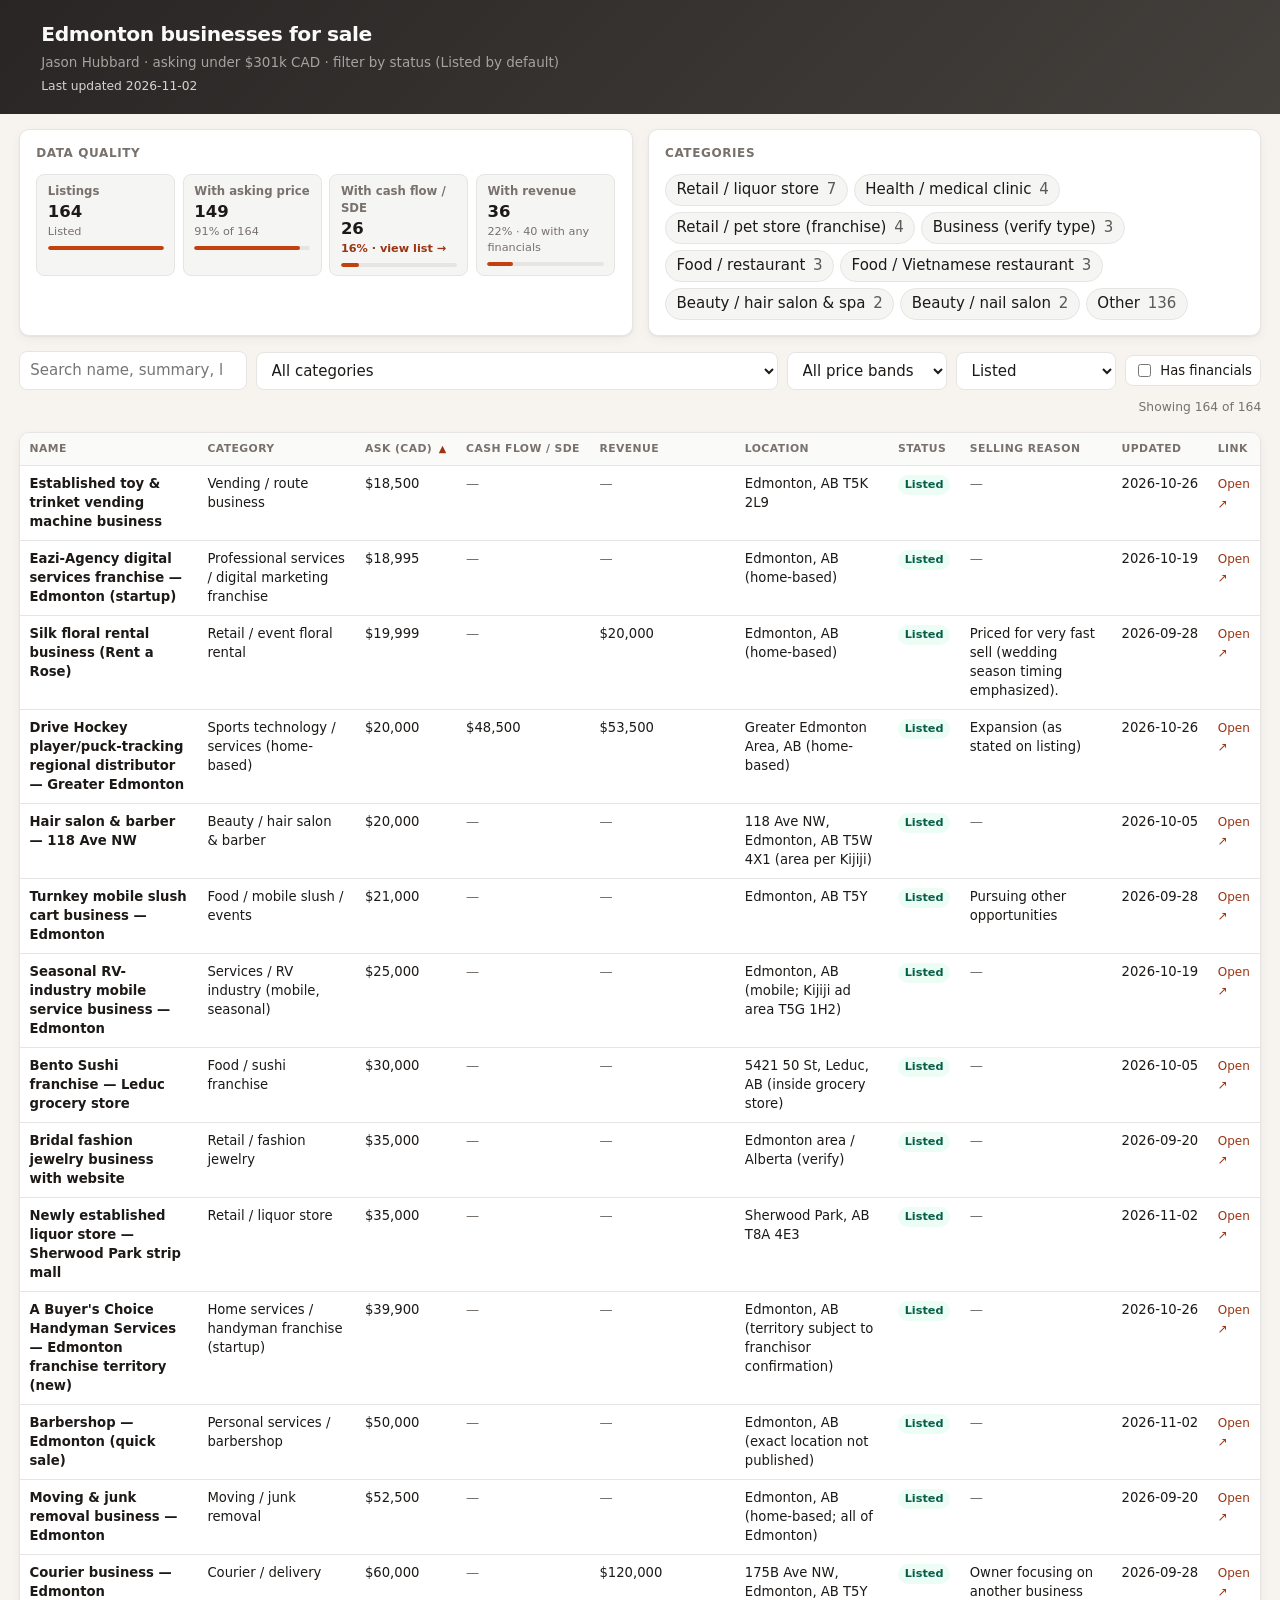
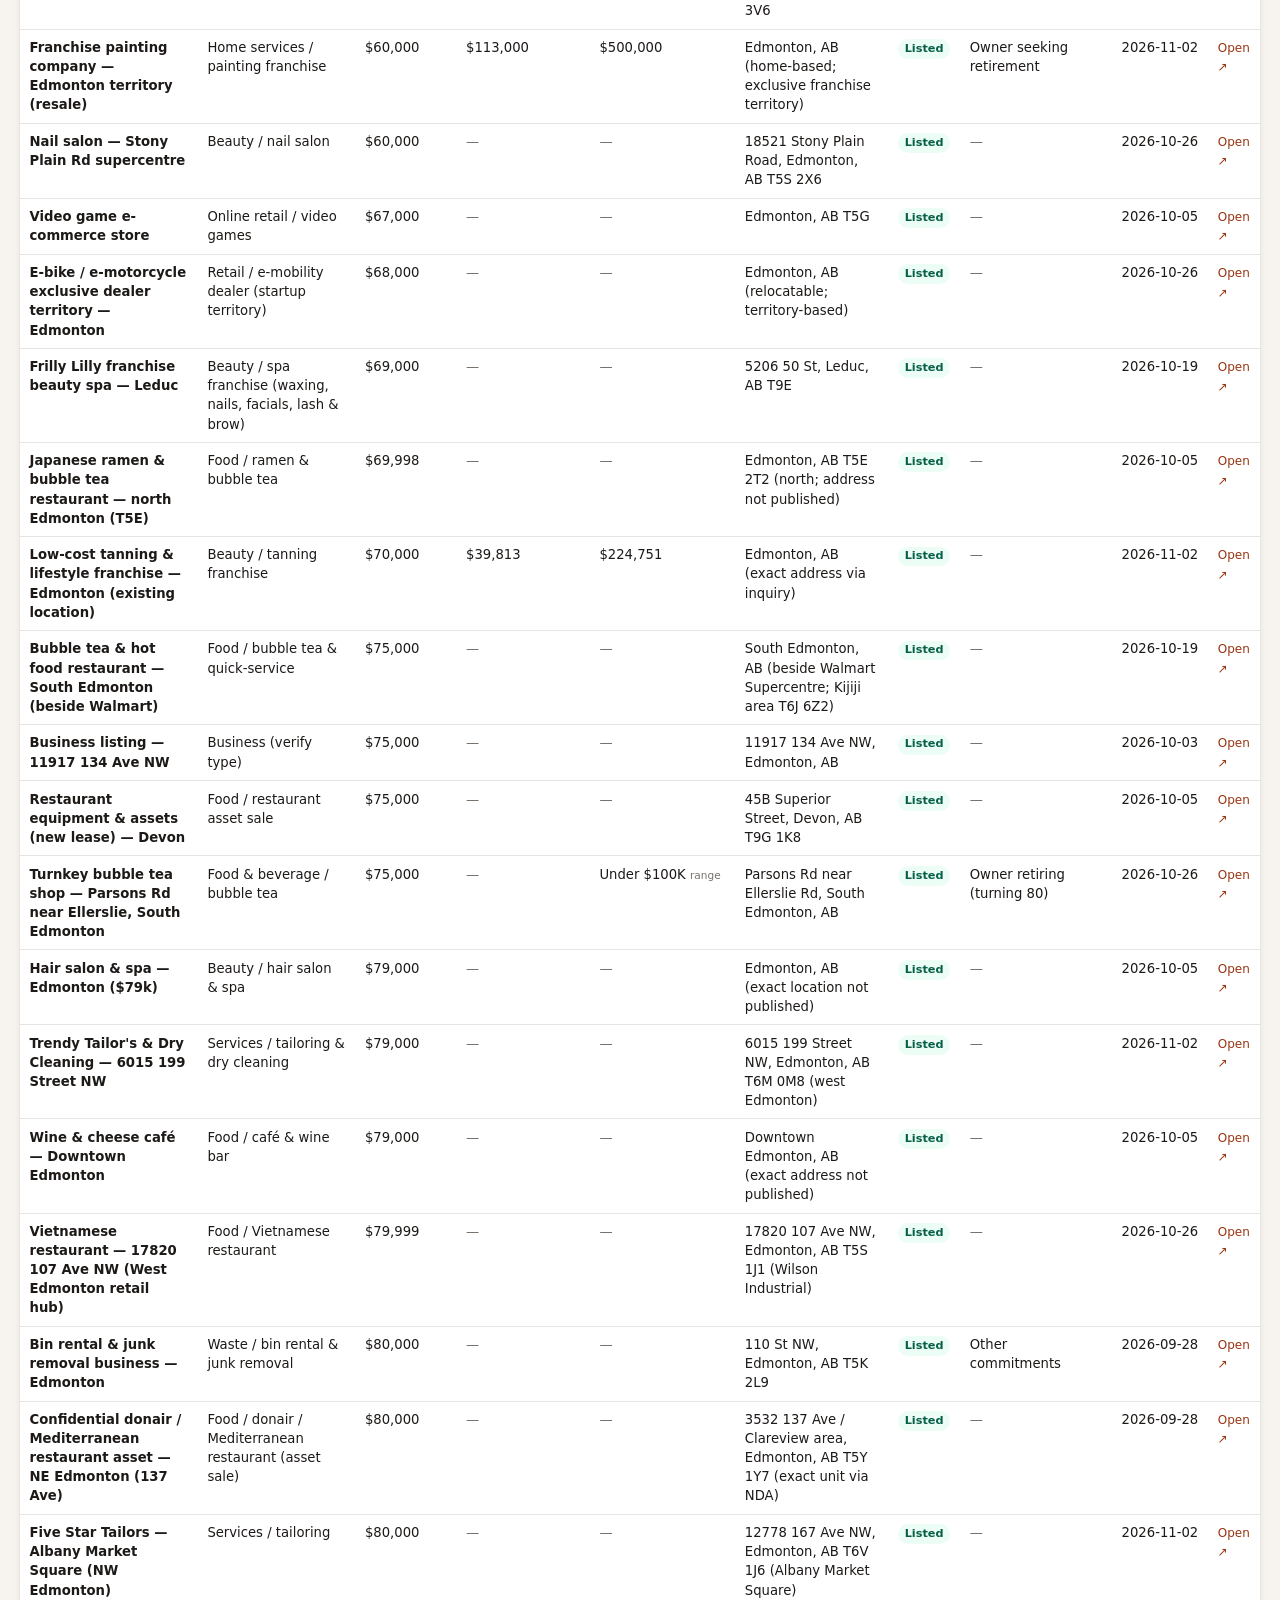
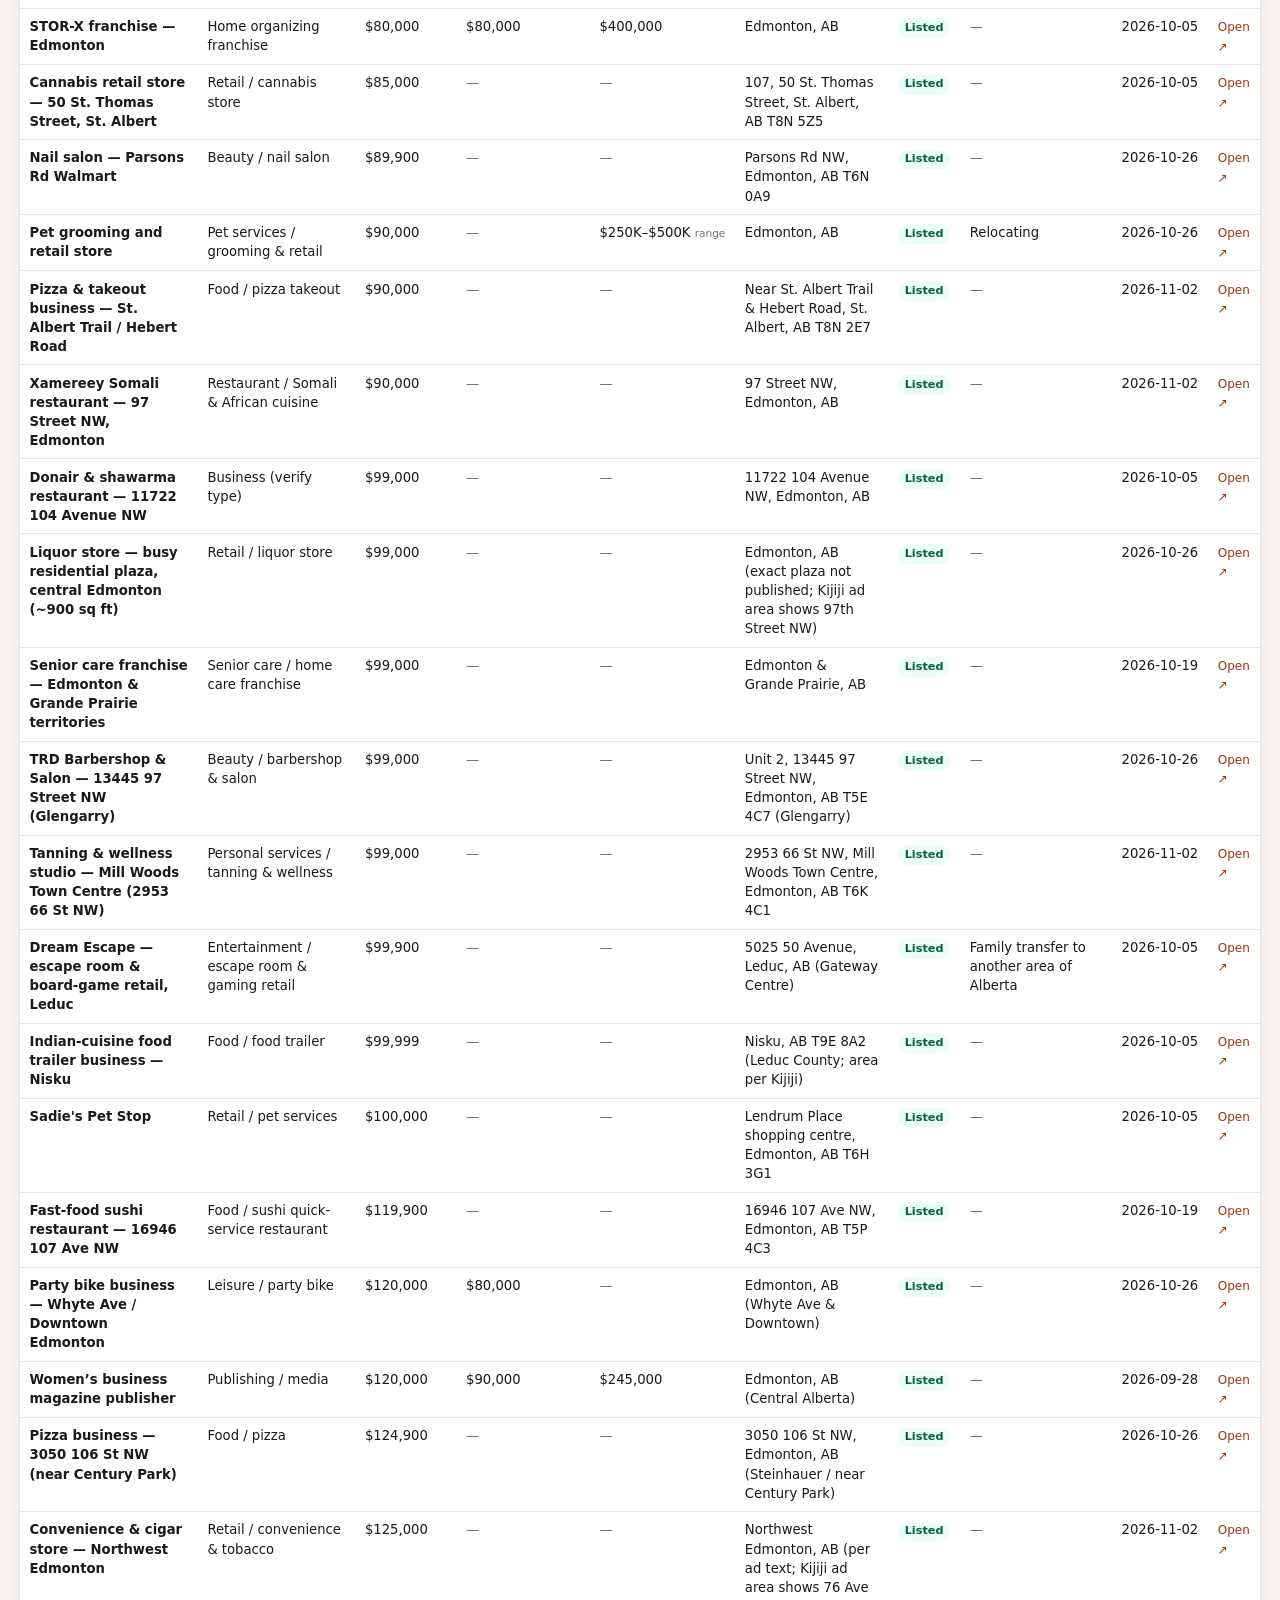
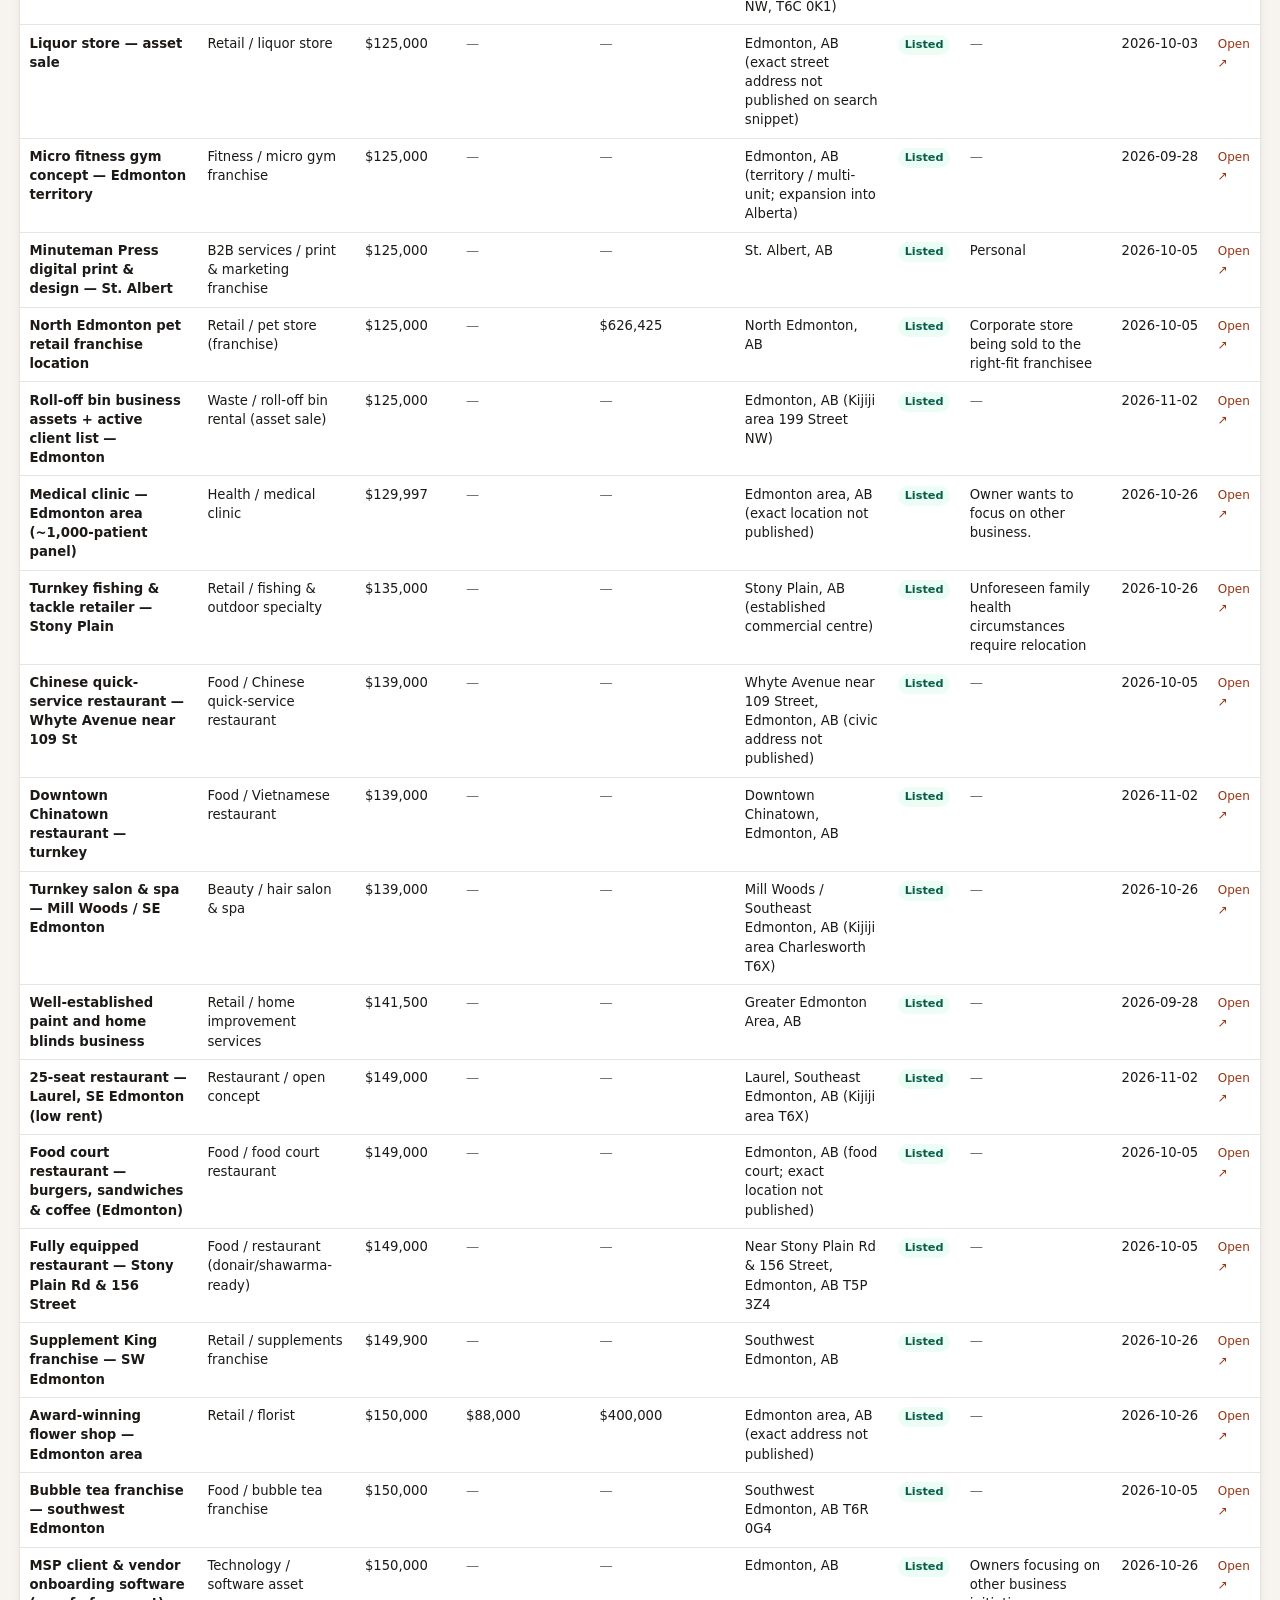
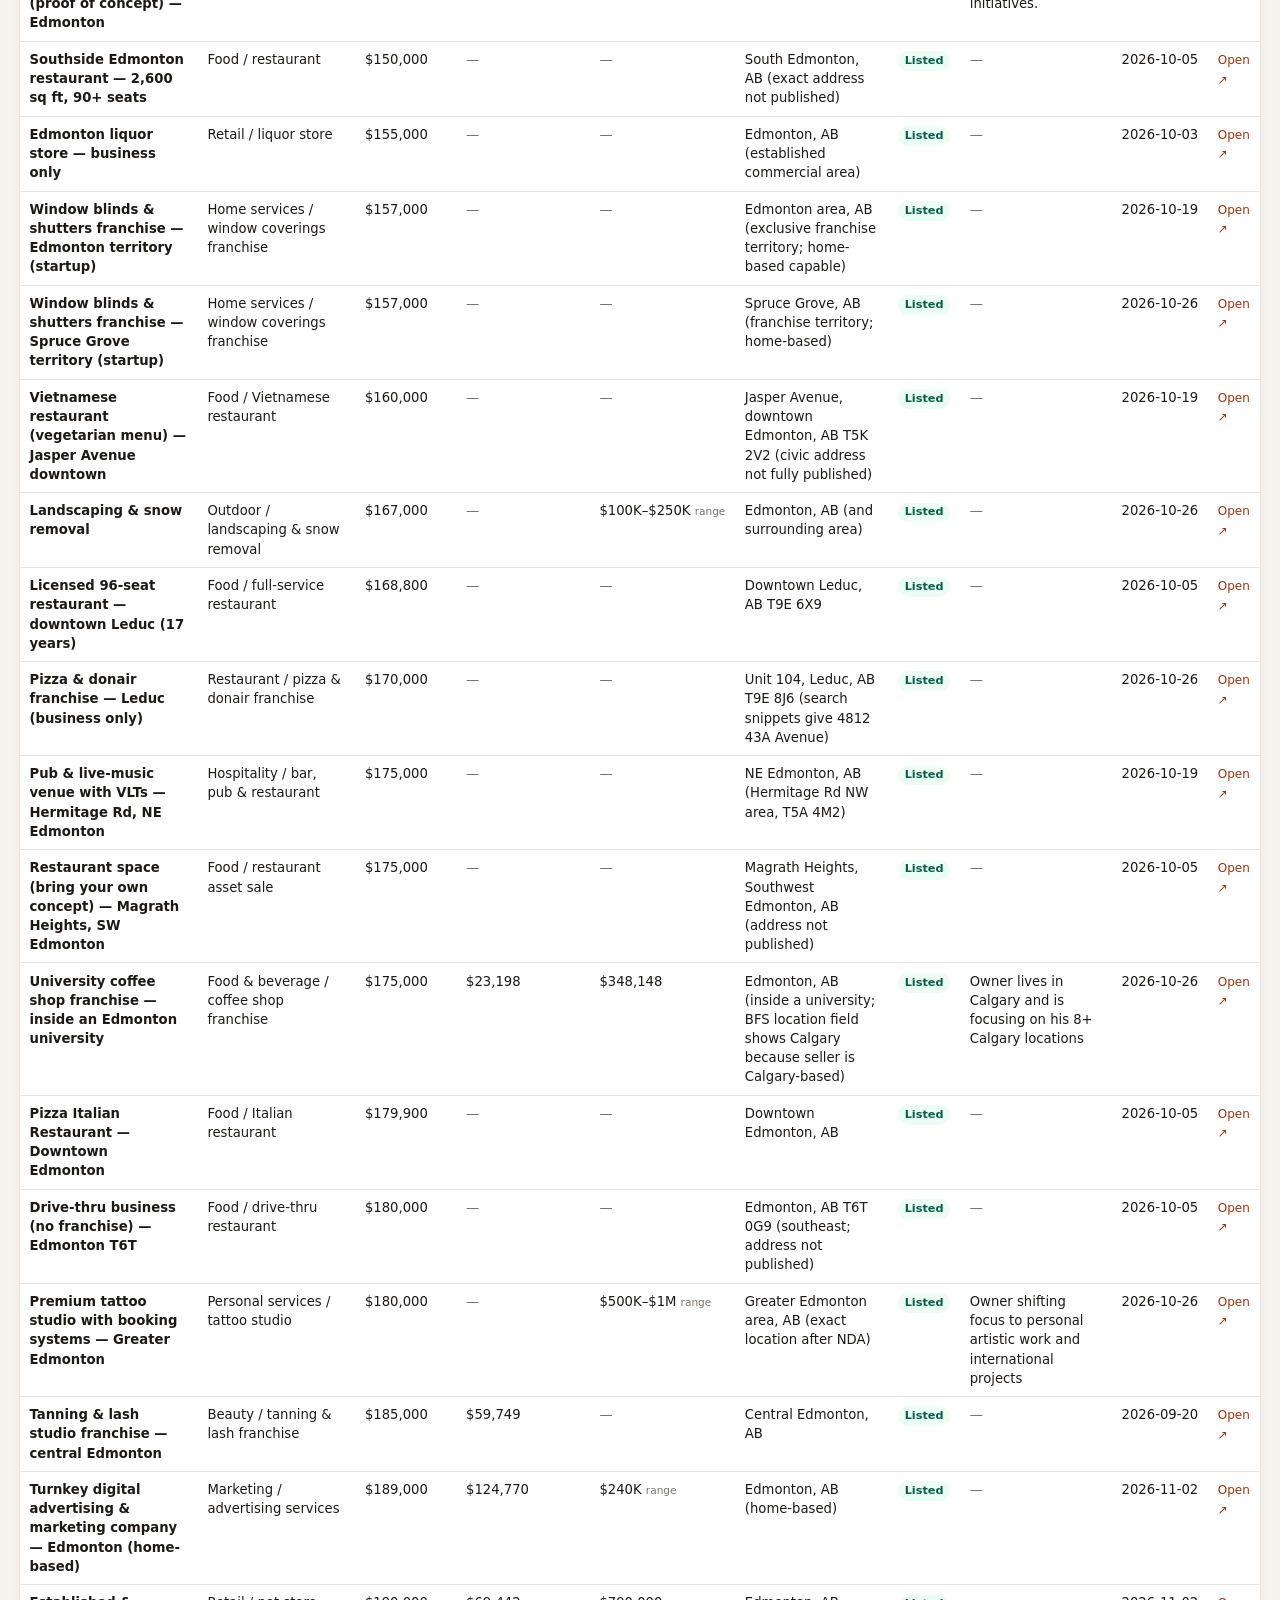
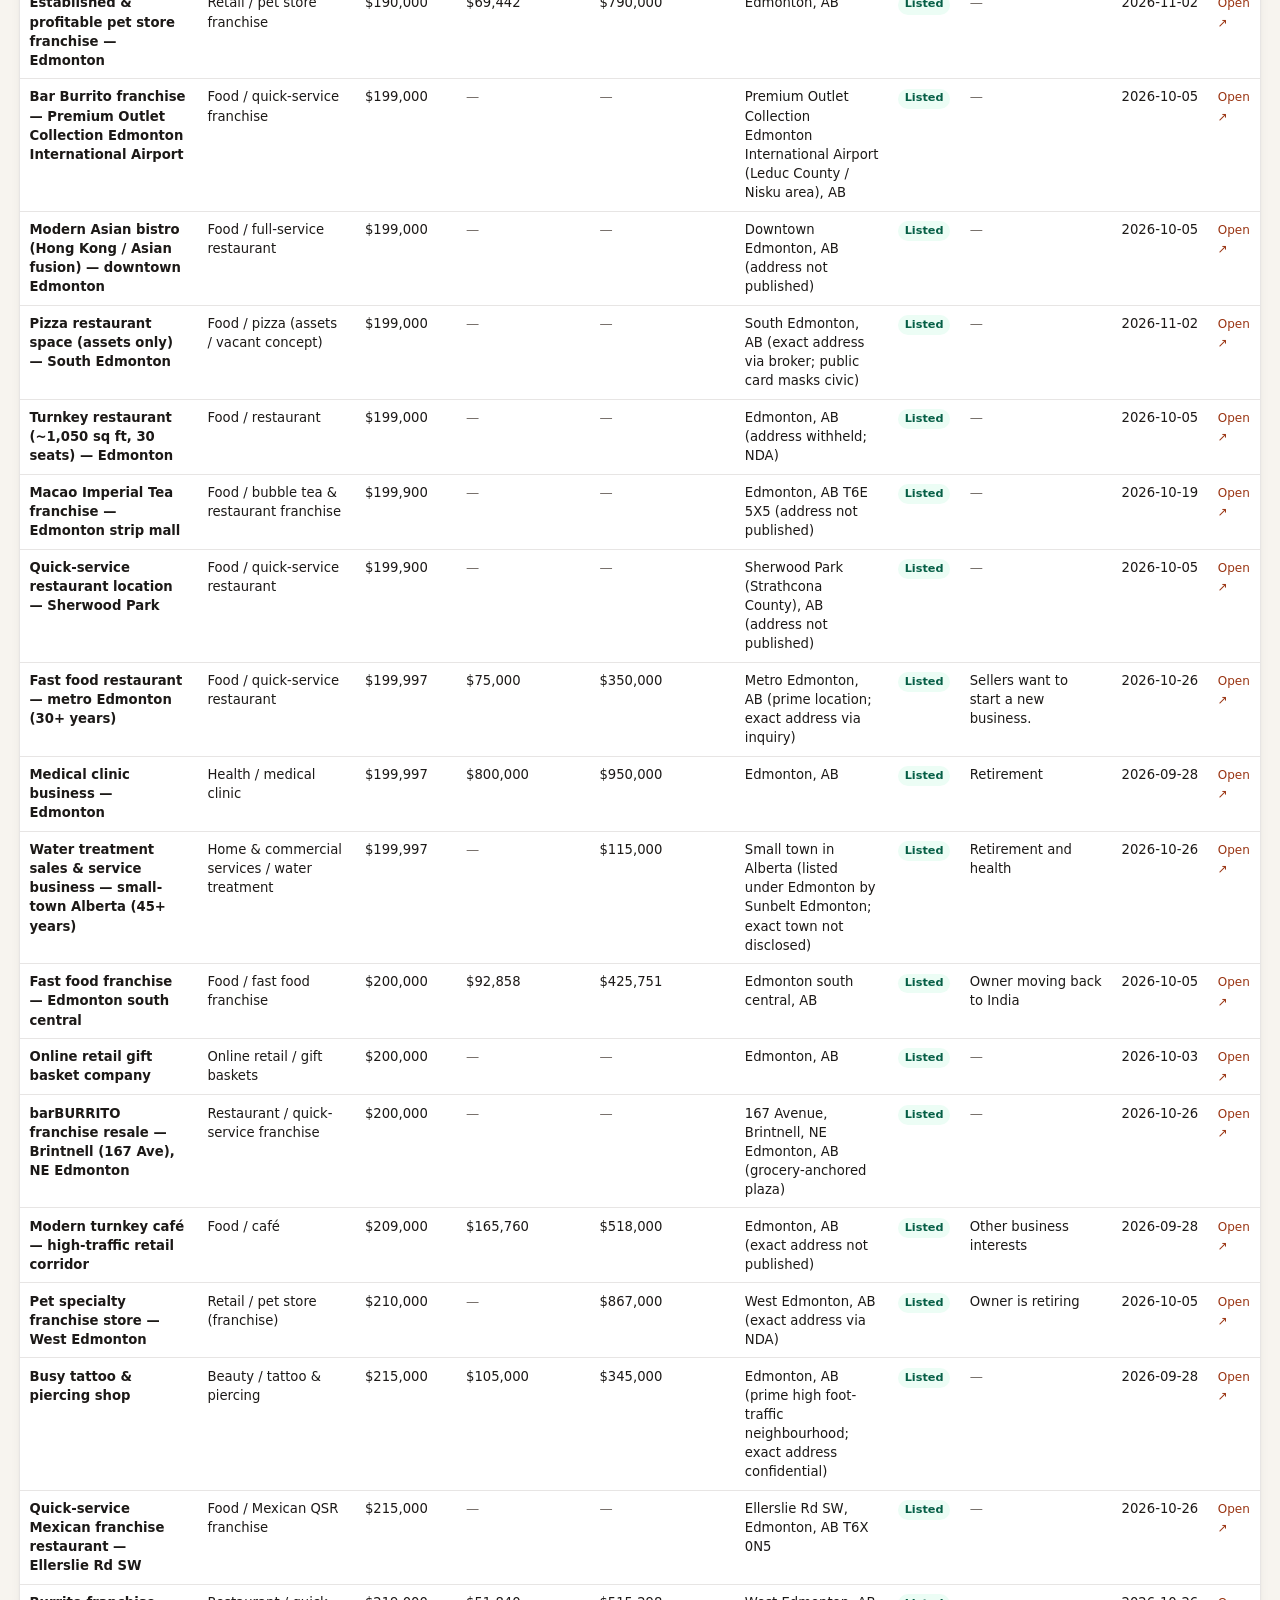
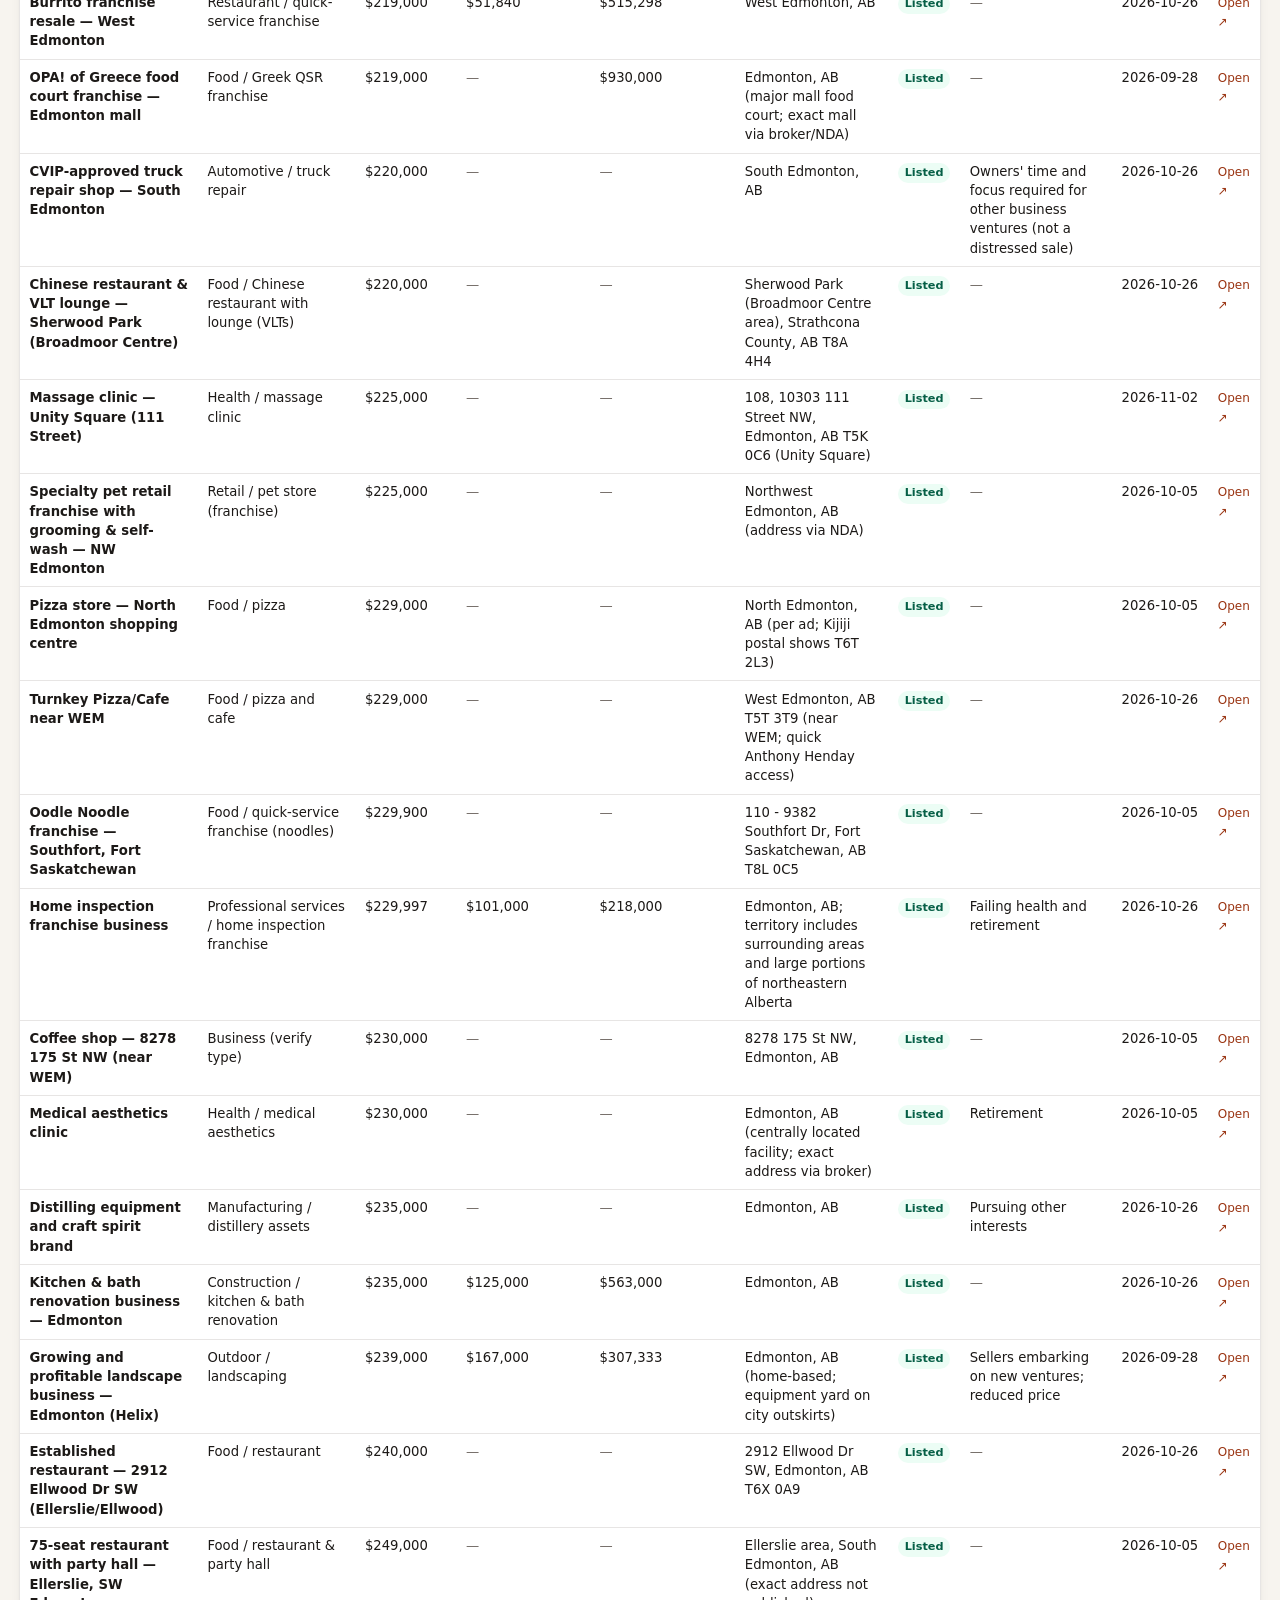
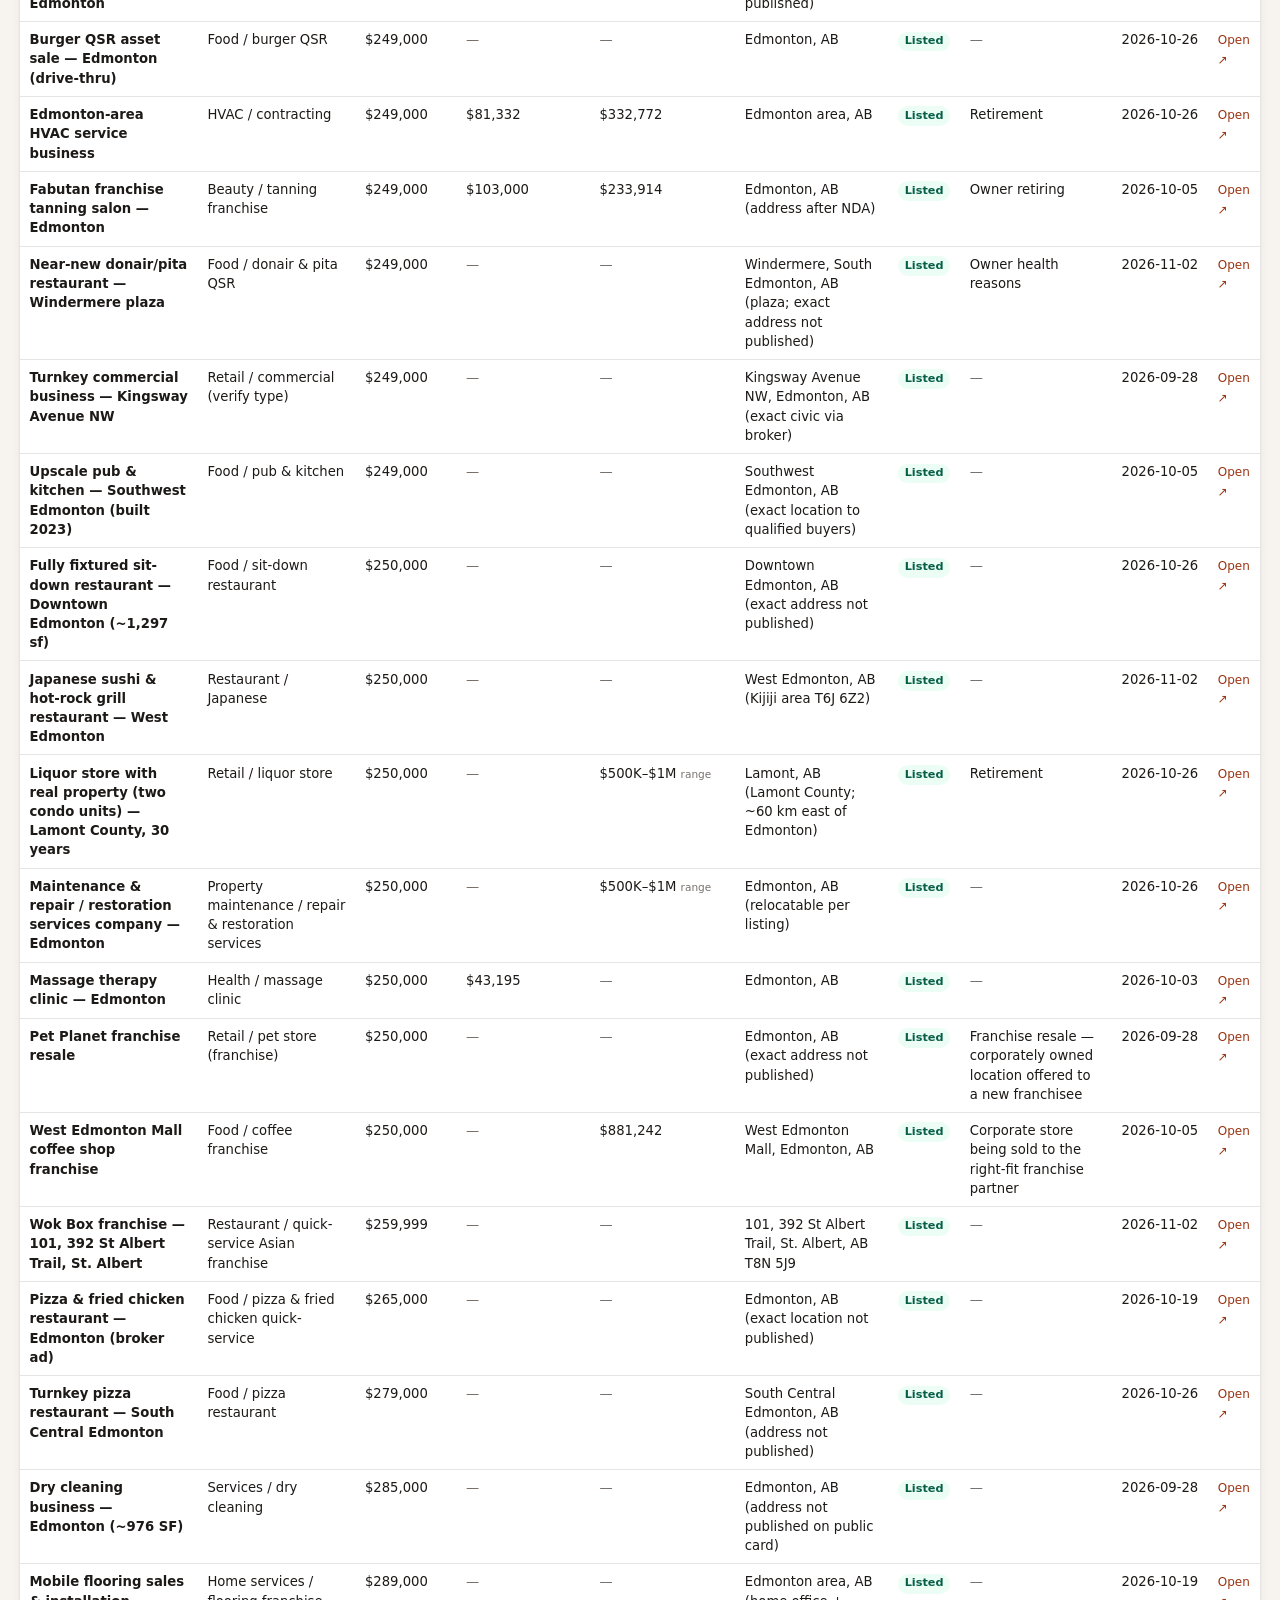
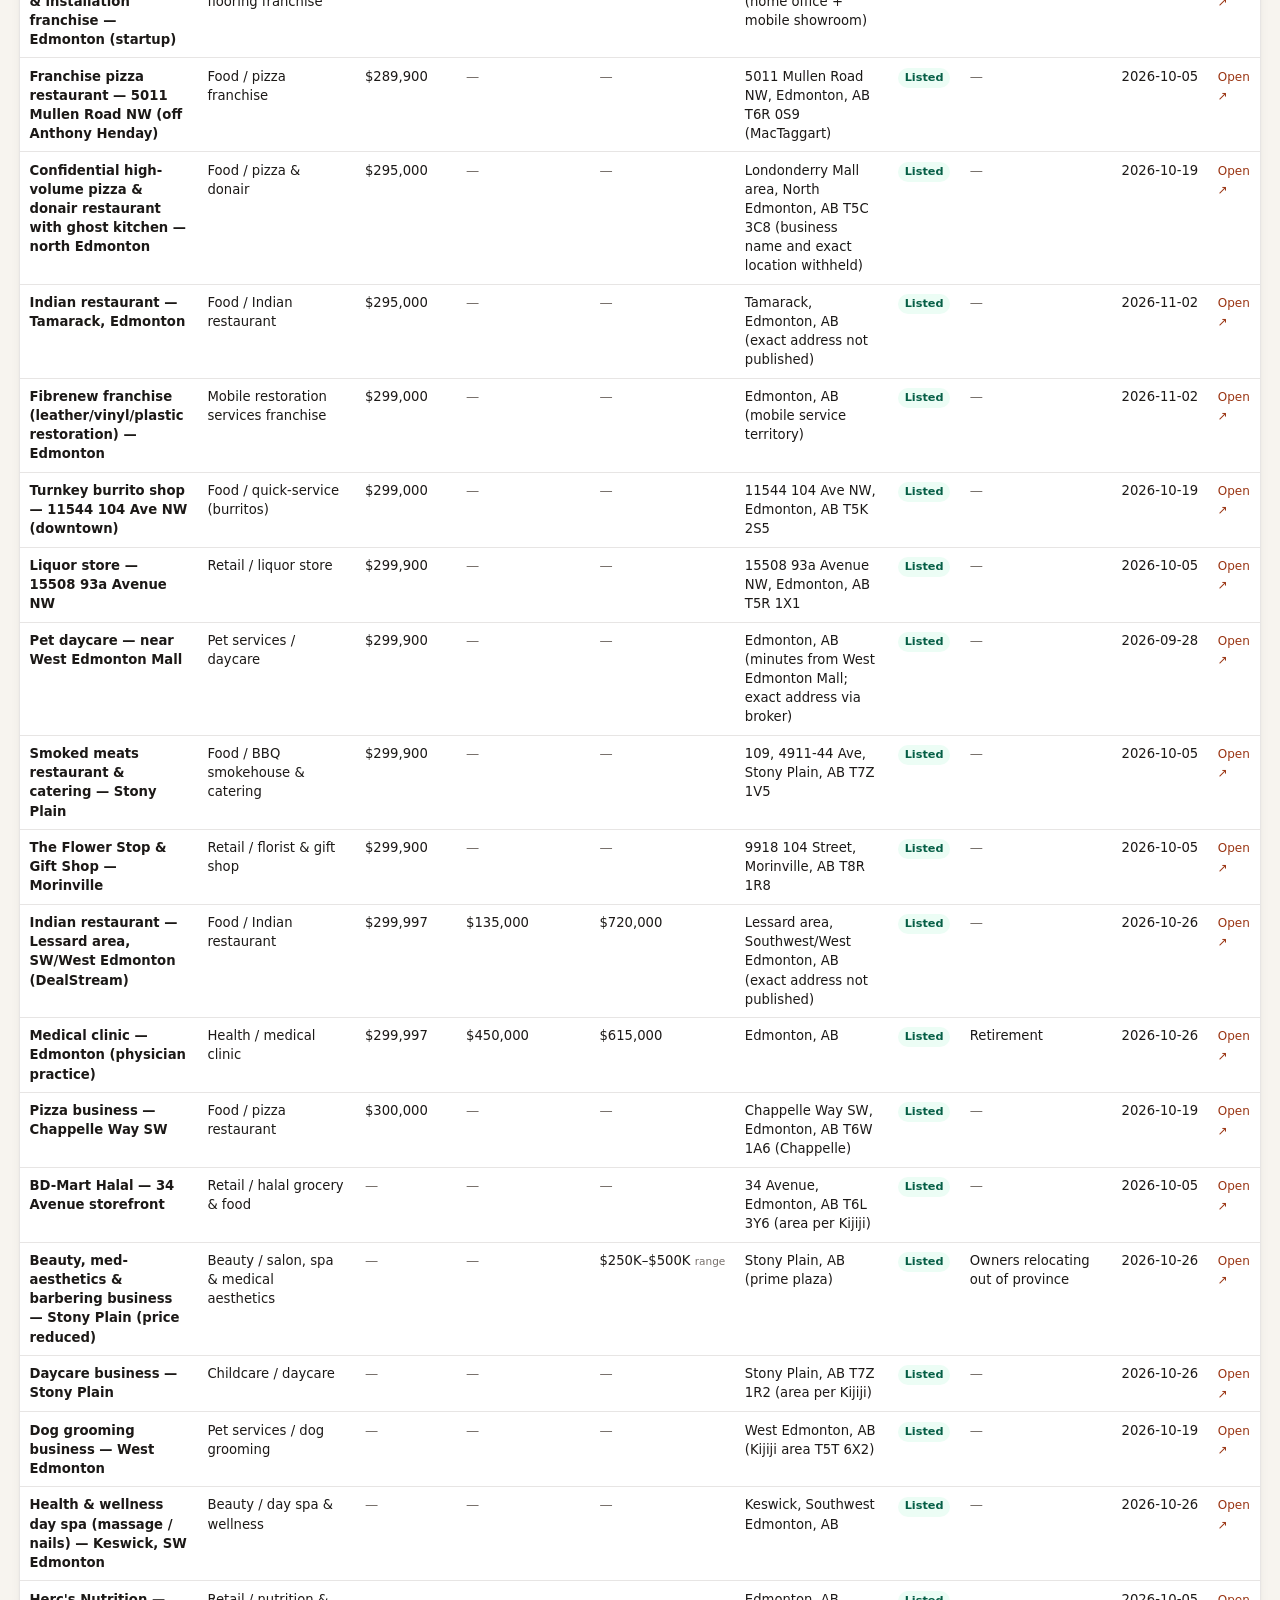
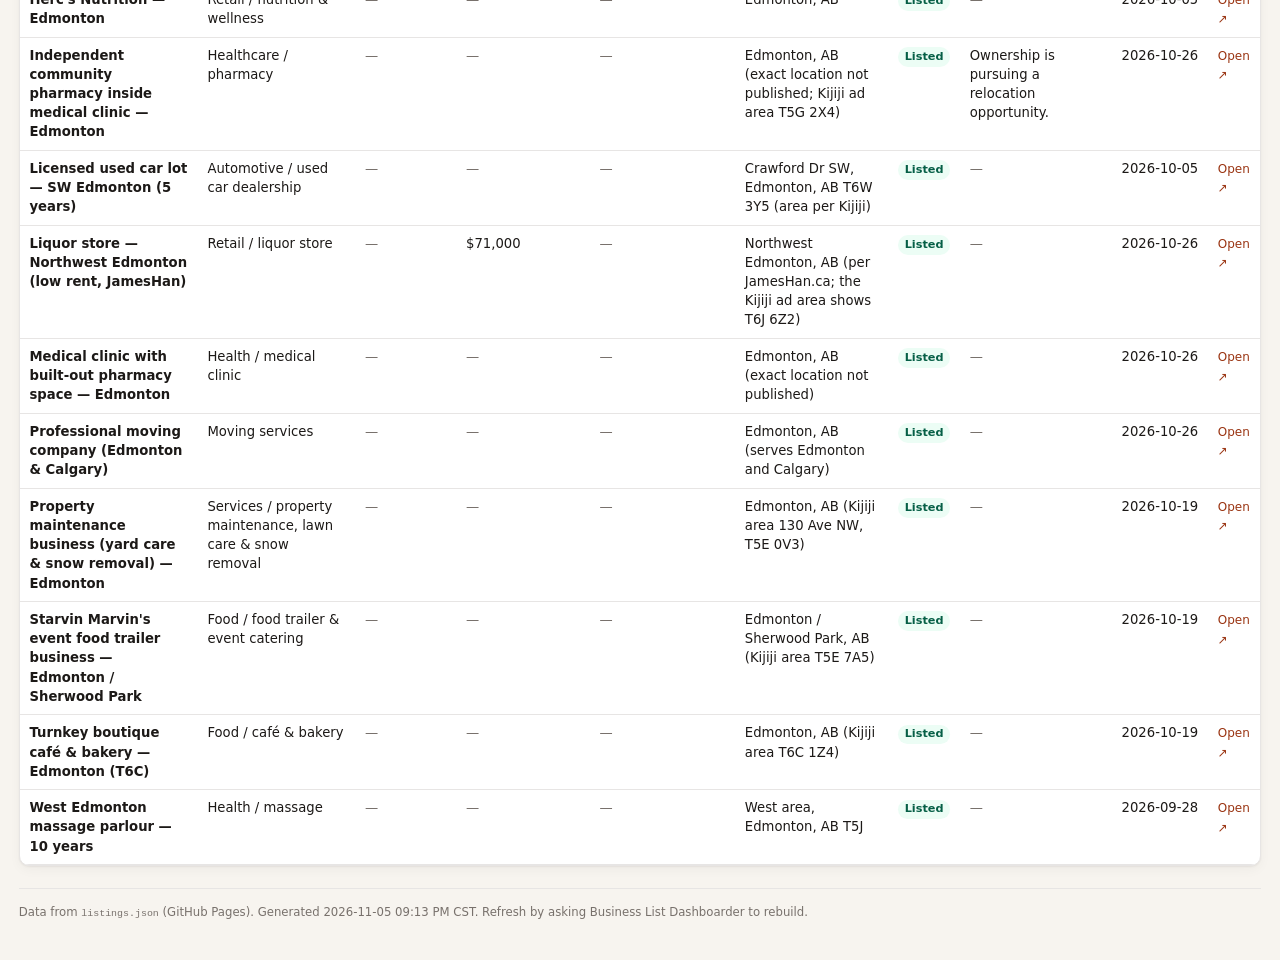
==== commit 5268a514: "Dashboard: replace summary strip and price bands with Data quality section; move last updated to hea" ====
--- a/docs/index.html
+++ b/docs/index.html
@@ -52,23 +52,7 @@
 }
 .wrap { max-width: 1280px; margin: 0 auto; padding: 1rem 1.25rem 2.5rem; }
 
-/* Summary strip */
-.summary {
-  display: grid;
-  grid-template-columns: repeat(auto-fit, minmax(140px, 1fr));
-  gap: .75rem;
-  margin: -0.5rem 0 1.1rem;
-}
-.stat {
-  background: var(--surface);
-  border: 1px solid var(--border);
-  border-radius: var(--radius);
-  padding: .85rem 1rem;
-  box-shadow: var(--shadow);
-}
-.stat .label { font-size: .72rem; text-transform: uppercase; letter-spacing: .04em; color: var(--muted); font-weight: 600; }
-.stat .value { font-size: 1.25rem; font-weight: 650; margin-top: .15rem; letter-spacing: -0.02em; }
-.stat .hint { font-size: .75rem; color: var(--muted); margin-top: .1rem; }
+header.app p.updated { margin-top: .35rem; color: #d6d3d1; font-size: .82rem; }
 
 /* Panels */
 .panel {
@@ -96,43 +80,31 @@
   .grid-2 { grid-template-columns: 1fr; }
 }
 
-/* Price bands */
-.bands { display: flex; flex-wrap: wrap; gap: .5rem; }
-.band {
+/* Data quality */
+.dq-grid { display: flex; flex-wrap: wrap; gap: .5rem; }
+.dq {
   flex: 1 1 120px;
   background: var(--chip);
   border: 1px solid var(--border);
   border-radius: 8px;
   padding: .55rem .7rem;
-  cursor: pointer;
-  transition: border-color .15s, background .15s;
-  text-align: left;
-  font: inherit;
-  color: inherit;
-}
-.band:hover { border-color: #d6d3d1; }
-.band.active {
-  background: var(--accent-soft);
-  border-color: #fdba74;
-  color: #7c2d12;
-}
-.band .bn { font-size: .78rem; color: var(--muted); font-weight: 600; }
-.band.active .bn { color: #9a3412; }
-.band .bc { font-size: 1.1rem; font-weight: 650; }
-.band .bar {
+}
+.dq .bn { font-size: .78rem; color: var(--muted); font-weight: 600; }
+.dq .bc { font-size: 1.1rem; font-weight: 650; }
+.dq .hint { font-size: .75rem; color: var(--muted); }
+.dq .bar {
   height: 4px;
   background: #e7e5e4;
   border-radius: 2px;
   margin-top: .4rem;
   overflow: hidden;
 }
-.band .bar > i {
+.dq .bar > i {
   display: block;
   height: 100%;
   background: #c2410c;
   border-radius: 2px;
 }
-.band.active .bar > i { background: #9a3412; }
 
 /* Categories */
 .cats { display: flex; flex-wrap: wrap; gap: .4rem; }
@@ -307,19 +279,19 @@
 }
 footer.foot code { font-family: var(--mono); font-size: .85em; }
 
-.stat.clickable {
+.dq.clickable {
   cursor: pointer;
   transition: border-color .15s, box-shadow .15s, transform .1s;
 }
-.stat.clickable:hover {
+.dq.clickable:hover {
   border-color: #fdba74;
   box-shadow: 0 0 0 2px var(--accent-soft);
 }
-.stat.clickable:focus-visible {
+.dq.clickable:focus-visible {
   outline: 2px solid #c2410c;
   outline-offset: 2px;
 }
-.stat.clickable .hint-link {
+.dq.clickable .hint-link {
   color: #9a3412;
   font-weight: 600;
 }
@@ -361,18 +333,17 @@
   <div class="wrap" style="padding-bottom:0;padding-top:0;">
     <h1>Edmonton businesses for sale</h1>
     <p>Jason Hubbard · asking under $301k CAD · filter by status (Listed by default)</p>
+    <p class="updated">Last updated <span id="lastUpdated">—</span></p>
   </div>
 </header>
 
 <div class="wrap">
   
 <div id="view-main">
-<div class="summary" id="summary"></div>
-
   <div class="grid-2">
     <div class="panel">
-      <h2>Price bands (asking CAD)</h2>
-      <div class="bands" id="bands"></div>
+      <h2>Data quality</h2>
+      <div class="dq-grid" id="dataQuality"></div>
     </div>
     <div class="panel">
       <h2>Categories</h2>
@@ -483,22 +454,9 @@
   if (ask < 200000) return '100_200';
   return '200_301';
 }
-const BAND_LABELS = {
-  under50: 'Under $50k',
-  '50_100': '$50–100k',
-  '100_200': '$100–200k',
-  '200_301': '$200–301k'
-};
 function domainOf(url) {
   try { return new URL(url).hostname.replace(/^www\./, ''); }
   catch { return url; }
-}
-
-function median(nums) {
-  if (!nums.length) return null;
-  const a = [...nums].sort((x,y) => x - y);
-  const m = Math.floor(a.length / 2);
-  return a.length % 2 ? a[m] : (a[m-1] + a[m]) / 2;
 }
 
 function enrichListings() {
@@ -518,21 +476,19 @@
 };
 
 function computeStats(rows) {
-  const asks = rows.map(r => r.askingCAD).filter(v => v != null);
-  const withAsk = asks.length;
-  const cf = rows.filter(r => r.cashFlowSdeCAD != null).length;
-  const rev = rows.filter(hasRev).length;
-  const either = rows.filter(r => r.cashFlowSdeCAD != null || hasRev(r)).length;
-  const updated = rows.map(r => r.updatedDate).filter(Boolean);
-  const maxUp = updated.length ? updated.reduce((a,b) => a > b ? a : b) : null;
   return {
     total: rows.length,
-    withAsk,
-    min: asks.length ? Math.min(...asks) : null,
-    max: asks.length ? Math.max(...asks) : null,
-    med: median(asks),
-    cf, rev, either, maxUp
+    withAsk: rows.filter(r => r.askingCAD != null).length,
+    cf: rows.filter(r => r.cashFlowSdeCAD != null).length,
+    rev: rows.filter(hasRev).length,
+    either: rows.filter(r => r.cashFlowSdeCAD != null || hasRev(r)).length
   };
+}
+
+function renderLastUpdated() {
+  const updated = LISTINGS.map(r => r.updatedDate).filter(Boolean);
+  const maxUp = updated.length ? updated.reduce((a,b) => a > b ? a : b) : null;
+  document.getElementById('lastUpdated').textContent = maxUp || '—';
 }
 
 function statusHint() {
@@ -544,45 +500,21 @@
 }
 function renderSummary() {
   const s = computeStats(rowsForSummary());
-  document.getElementById('summary').innerHTML = `
-    <div class="stat"><div class="label">Listings</div><div class="value">${s.total}</div><div class="hint">${esc(statusHint())}</div></div>
-    <div class="stat"><div class="label">With asking price</div><div class="value">${s.withAsk}</div><div class="hint">of ${s.total}</div></div>
-    <div class="stat"><div class="label">Min ask</div><div class="value">${s.min != null ? esc(CAD.format(s.min)) : '—'}</div></div>
-    <div class="stat"><div class="label">Median ask</div><div class="value">${s.med != null ? esc(CAD.format(Math.round(s.med))) : '—'}</div></div>
-    <div class="stat"><div class="label">Max ask</div><div class="value">${s.max != null ? esc(CAD.format(s.max)) : '—'}</div></div>
-    <div class="stat clickable" id="statCashflow" role="link" tabindex="0" title="View businesses with cash flow / SDE" aria-label="View businesses with cash flow or SDE">
-      <div class="label">Cash flow / SDE</div>
-      <div class="value">${s.cf}</div>
-      <div class="hint hint-link">filled · view list →</div>
-    </div>
-    <div class="stat"><div class="label">Revenue filled</div><div class="value">${s.rev}</div><div class="hint">${s.either} with any financials</div></div>
-    <div class="stat"><div class="label">Last updated</div><div class="value" style="font-size:1.05rem">${s.maxUp ? esc(s.maxUp) : '—'}</div><div class="hint">max updatedDate</div></div>
-  `;
-}
-
-function renderBands() {
-  const counts = { under50:0, '50_100':0, '100_200':0, '200_301':0 };
-  rowsForSummary().forEach(b => { if (b._band) counts[b._band]++; });
-  const maxC = Math.max(...Object.values(counts), 1);
-  const el = document.getElementById('bands');
-  el.innerHTML = Object.keys(BAND_LABELS).map(k => {
-    const active = state.band === k ? ' active' : '';
-    const pct = Math.round(100 * counts[k] / maxC);
-    return `<button type="button" class="band${active}" data-band="${k}">
-      <div class="bn">${BAND_LABELS[k]}</div>
-      <div class="bc">${counts[k]}</div>
-      <div class="bar"><i style="width:${pct}%"></i></div>
-    </button>`;
-  }).join('');
-  el.querySelectorAll('.band').forEach(btn => {
-    btn.addEventListener('click', () => {
-      const b = btn.dataset.band;
-      state.band = state.band === b ? '' : b;
-      document.getElementById('bandFilter').value = state.band;
-      renderBands();
-      renderTable();
-    });
-  });
+  const pct = n => s.total ? Math.round(100 * n / s.total) : 0;
+  const tile = (label, n, hint, attrs = 'class="dq"') => `
+    <div ${attrs}>
+      <div class="bn">${label}</div>
+      <div class="bc">${n}</div>
+      <div class="hint">${hint}</div>
+      <div class="bar"><i style="width:${pct(n)}%"></i></div>
+    </div>`;
+  document.getElementById('dataQuality').innerHTML =
+    tile('Listings', s.total, esc(statusHint())) +
+    tile('With asking price', s.withAsk, `${pct(s.withAsk)}% of ${s.total}`) +
+    tile('With cash flow / SDE', s.cf,
+      `<span class="hint-link">${pct(s.cf)}% · view list →</span>`,
+      'class="dq clickable" id="statCashflow" role="link" tabindex="0" title="View businesses with cash flow / SDE"') +
+    tile('With revenue', s.rev, `${pct(s.rev)}% · ${s.either} with any financials`);
 }
 
 function topCategories(n = 8) {
@@ -793,13 +725,11 @@
 });
 document.getElementById('bandFilter').addEventListener('change', e => {
   state.band = e.target.value;
-  renderBands();
   renderTable();
 });
 document.getElementById('statusFilter').addEventListener('change', e => {
   state.status = e.target.value;
   renderSummary();
-  renderBands();
   renderCats();
   fillCatDropdown();
   renderTable();
@@ -926,9 +856,9 @@
   enrichListings();
   document.getElementById('genAt').textContent = GENERATED_AT;
   // Init — default sort ask asc already in state
+  renderLastUpdated();
   renderSummary();
   fillCatDropdown();
-  renderBands();
   renderCats();
   renderTable();
   applyRoute();
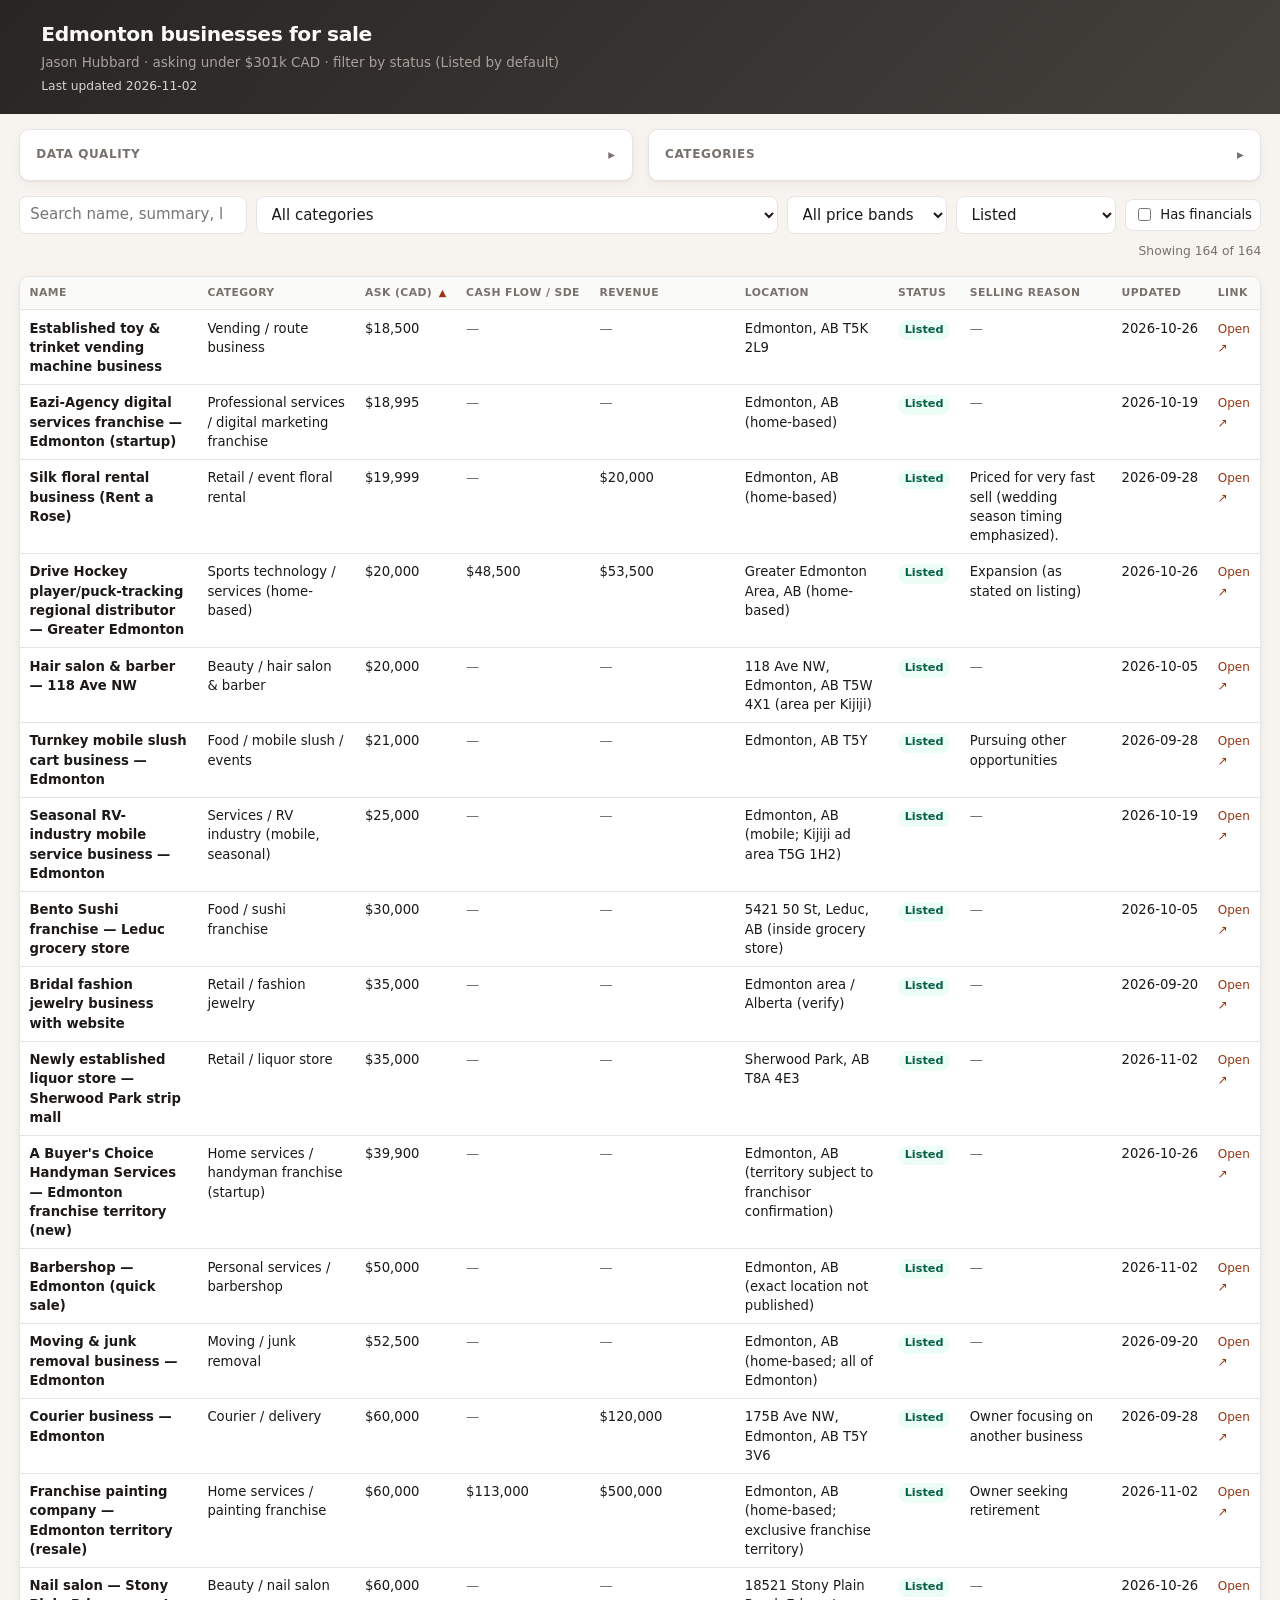
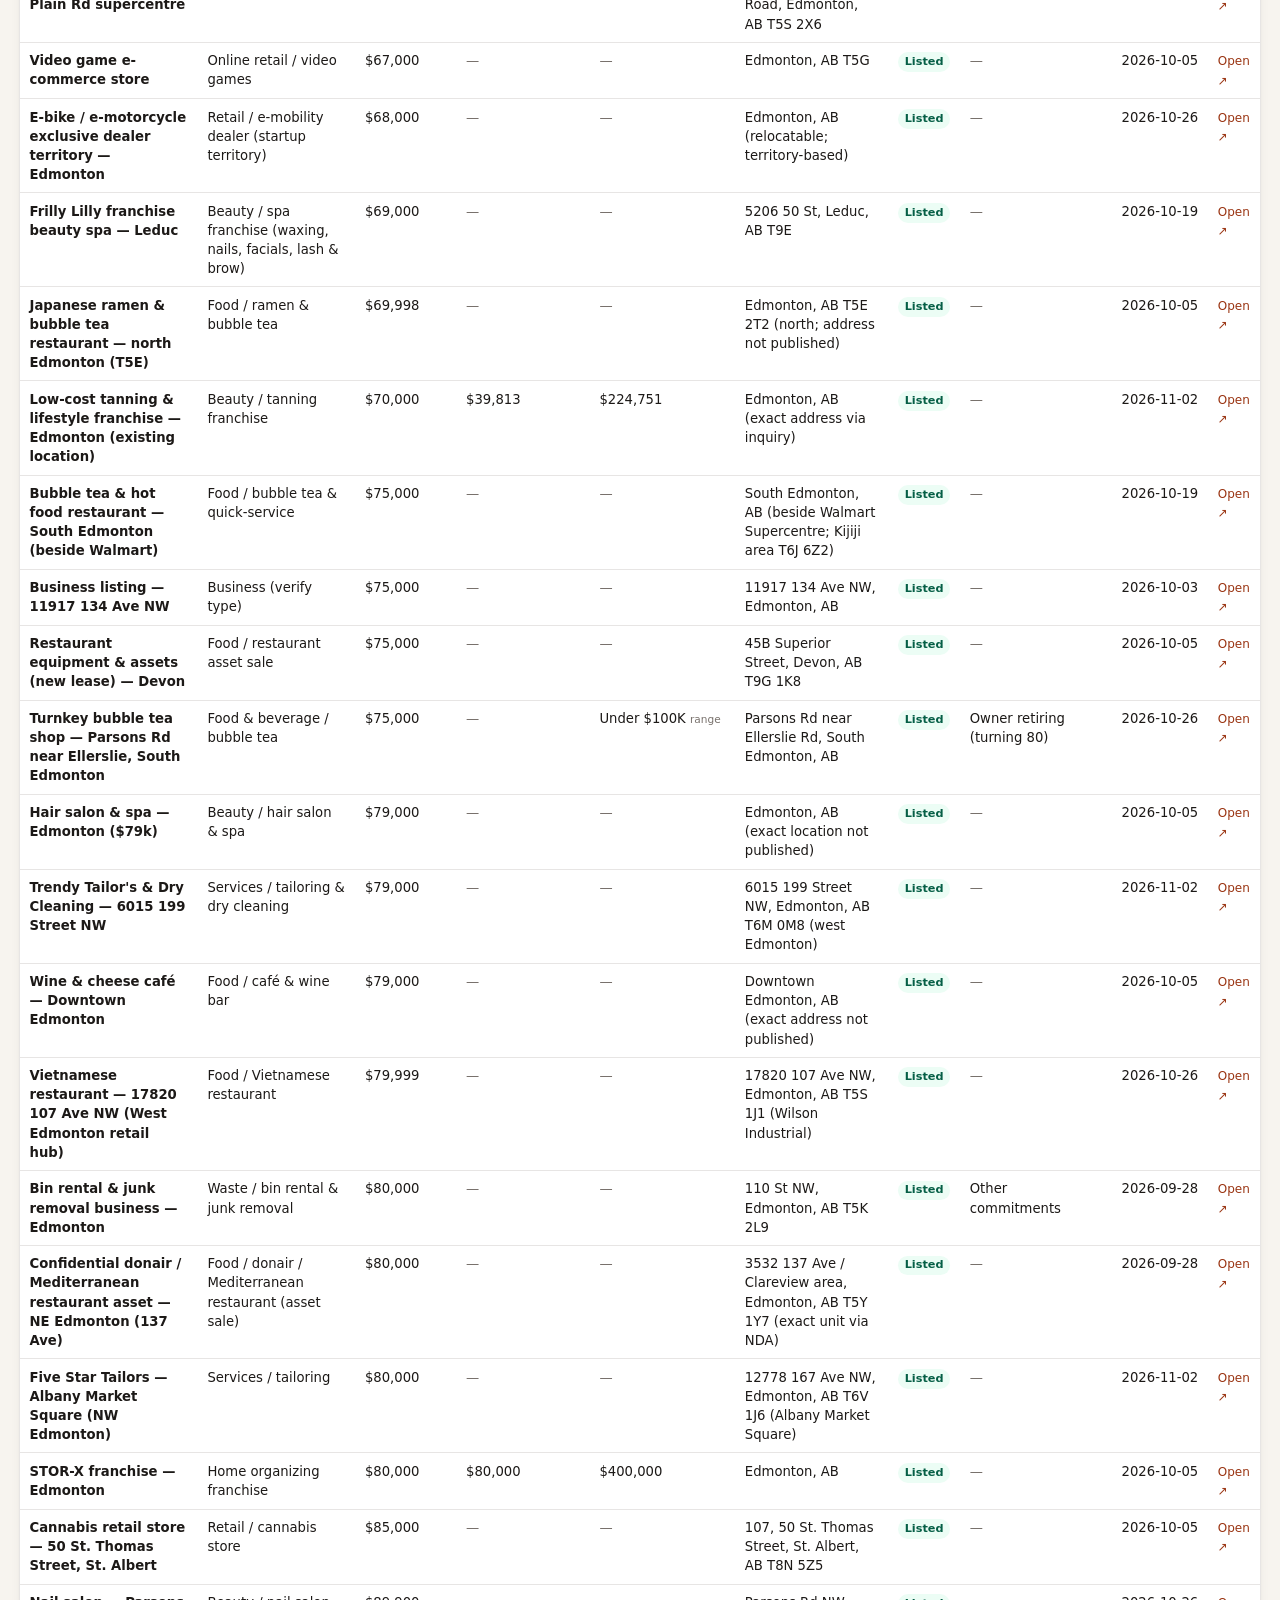
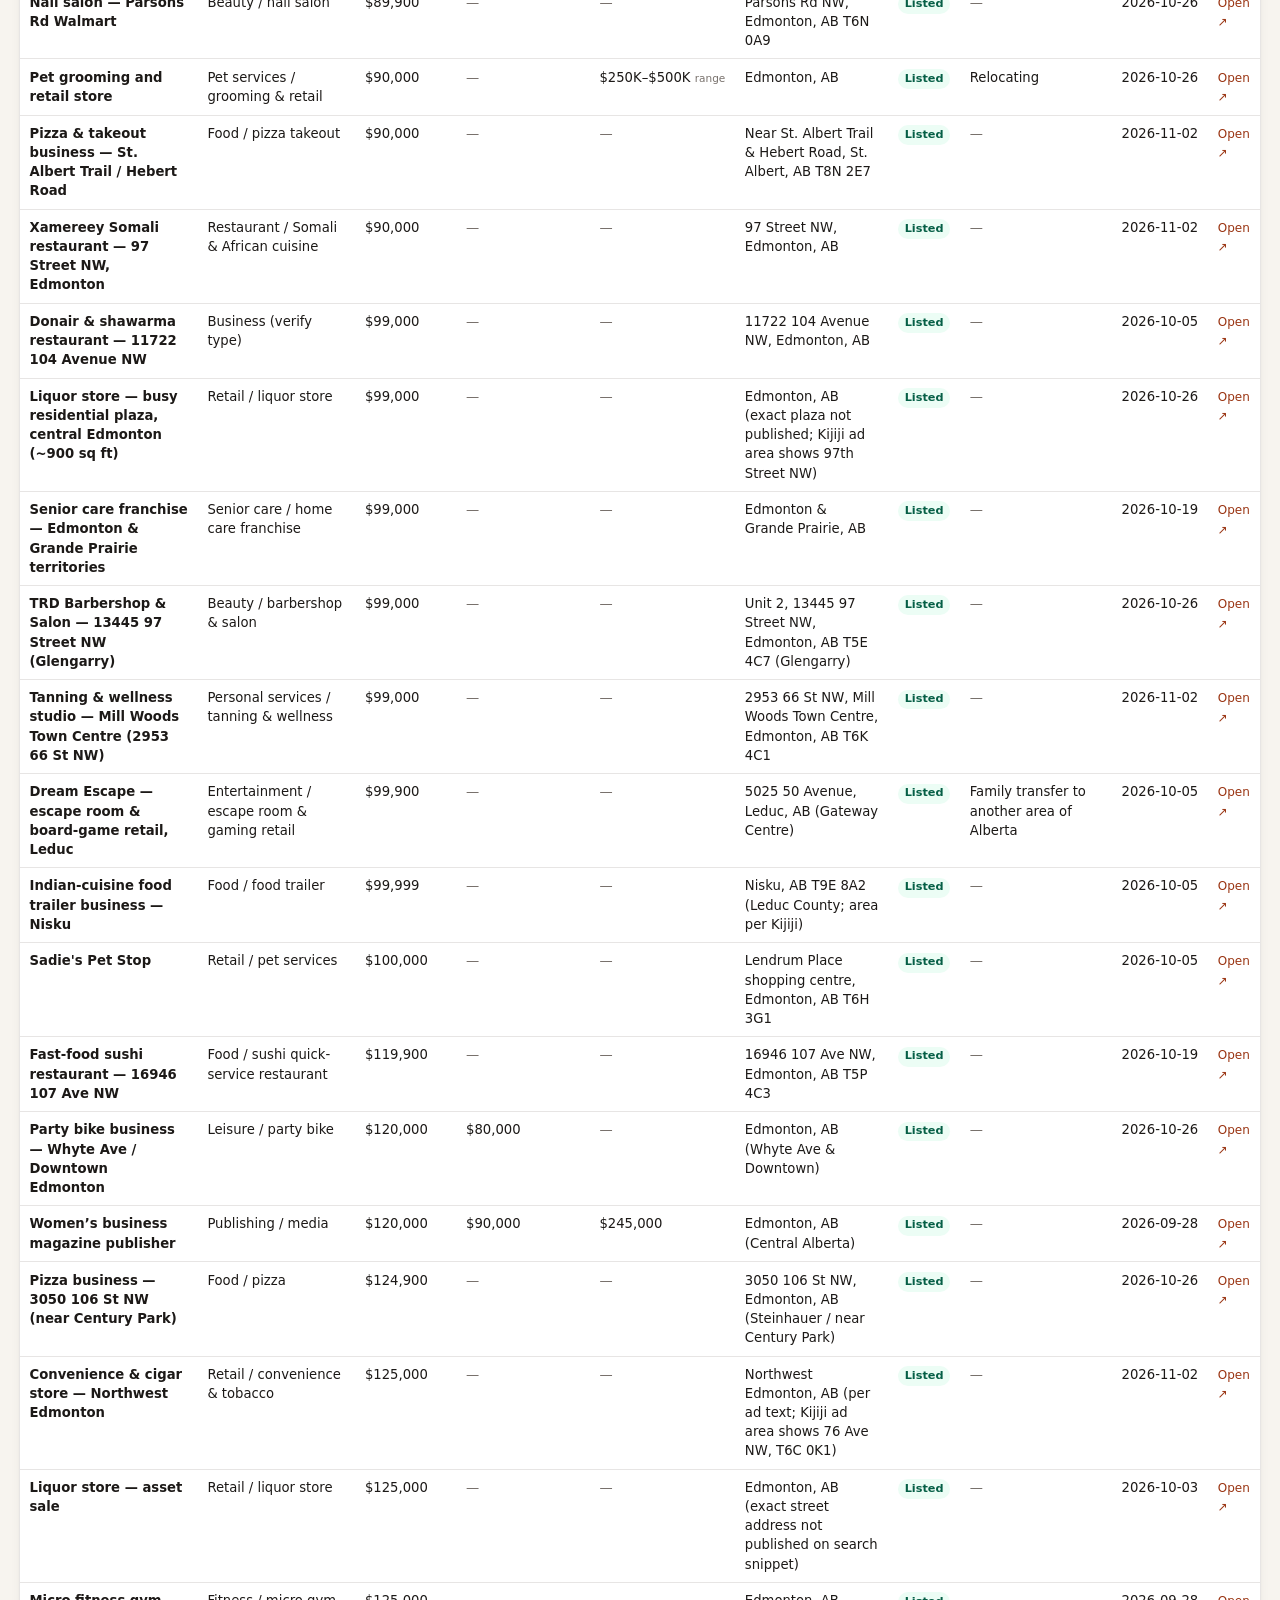
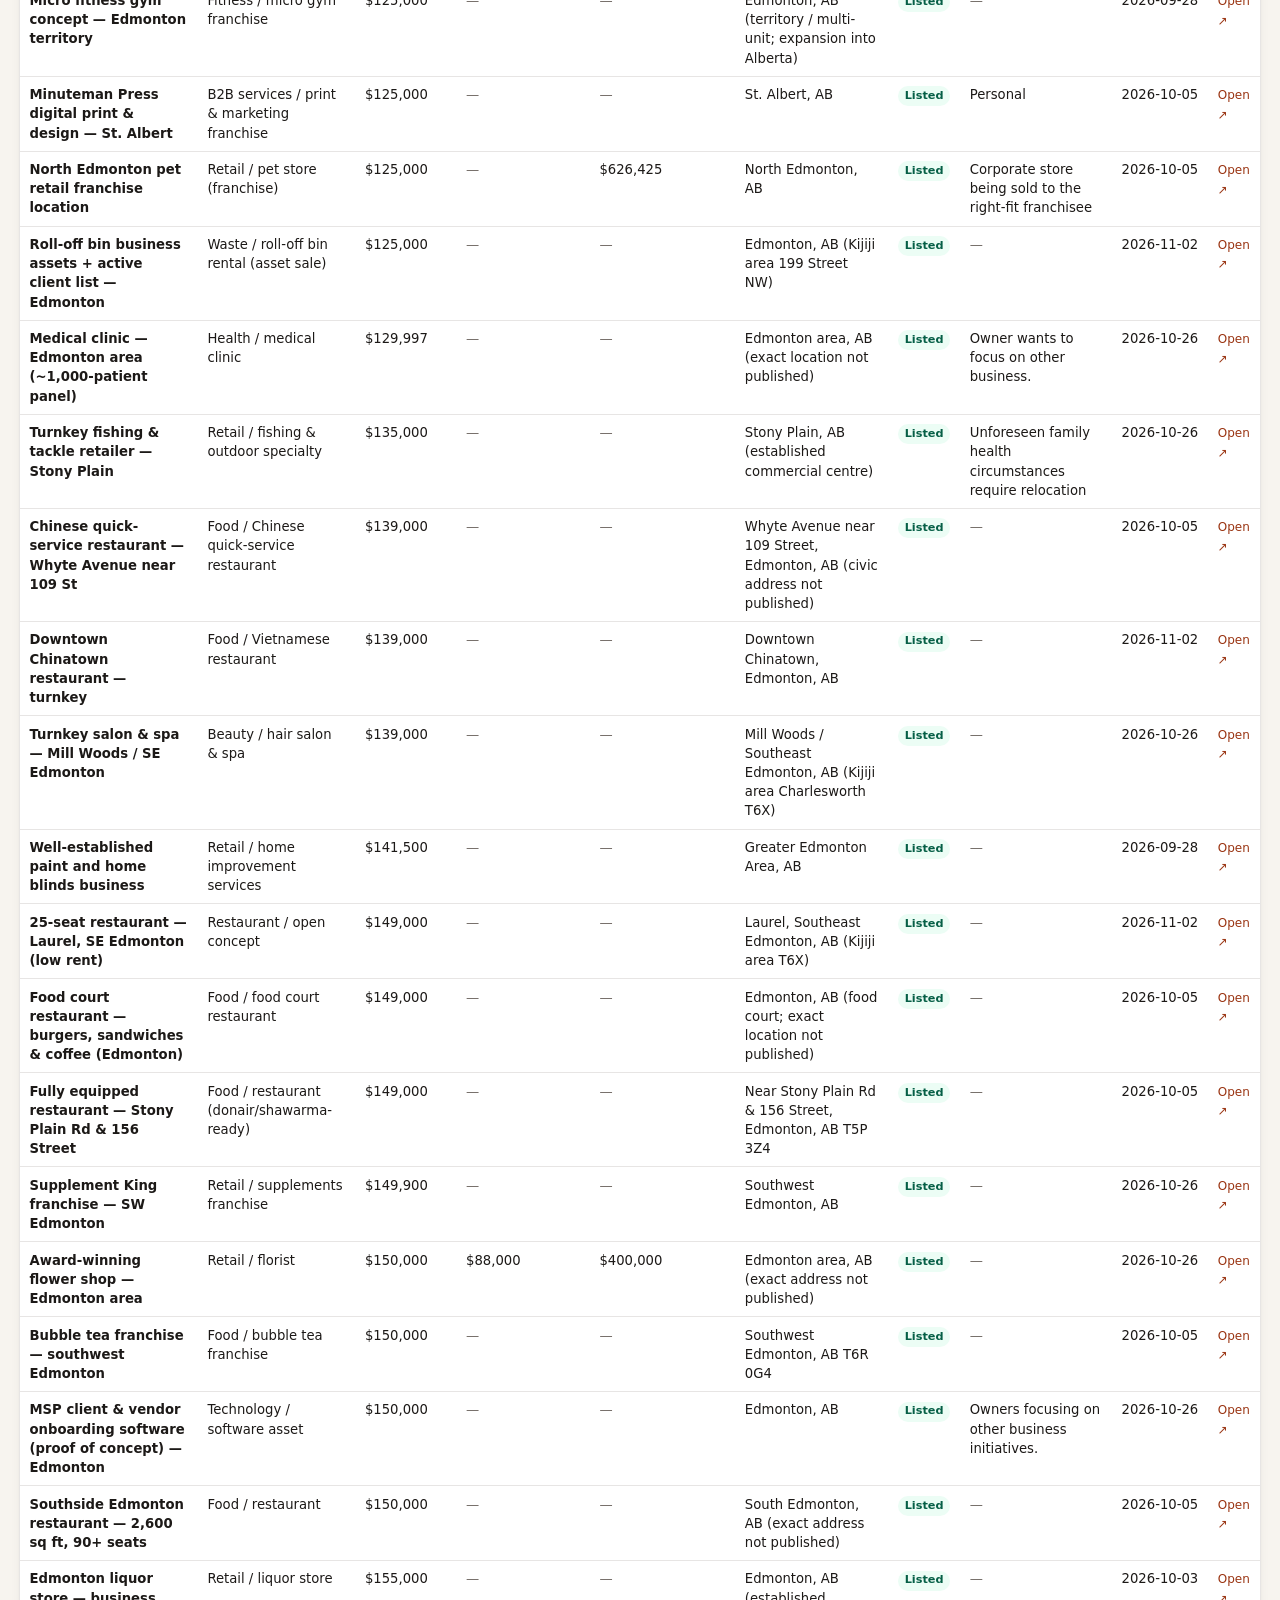
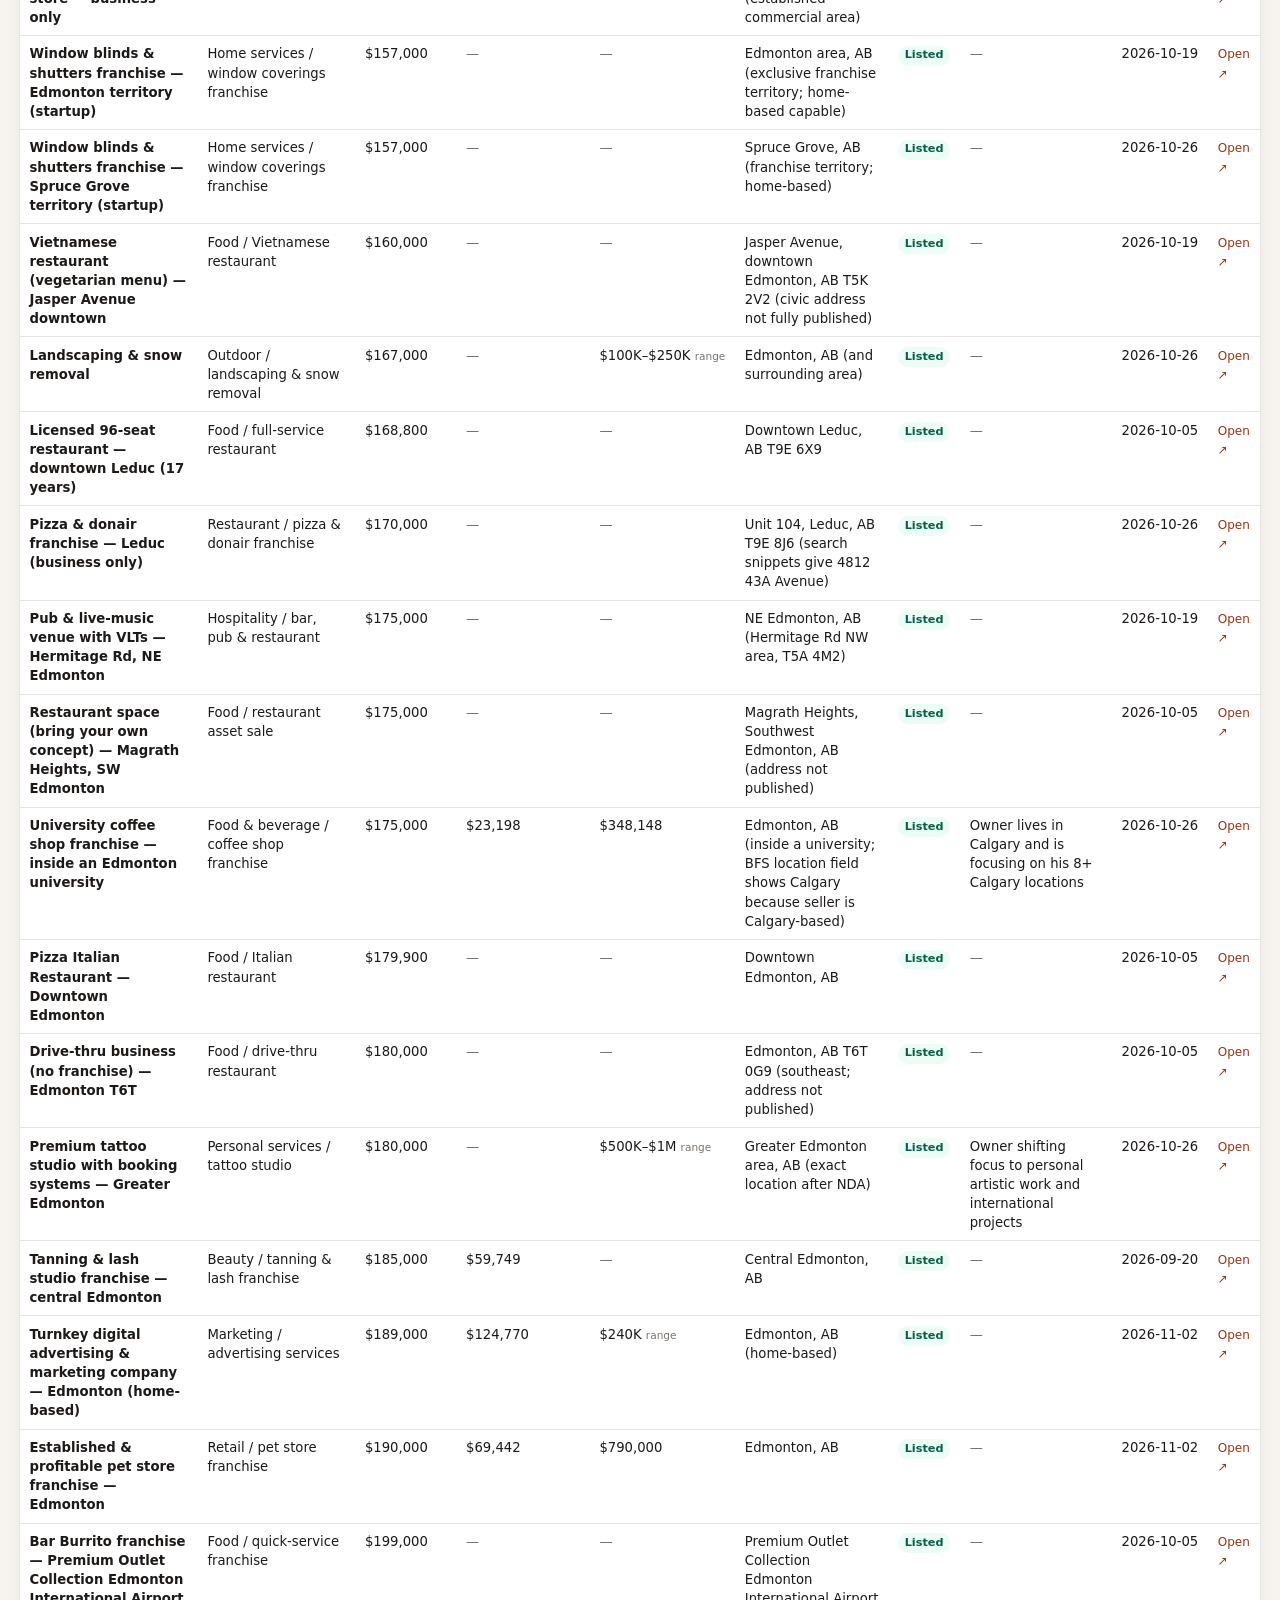
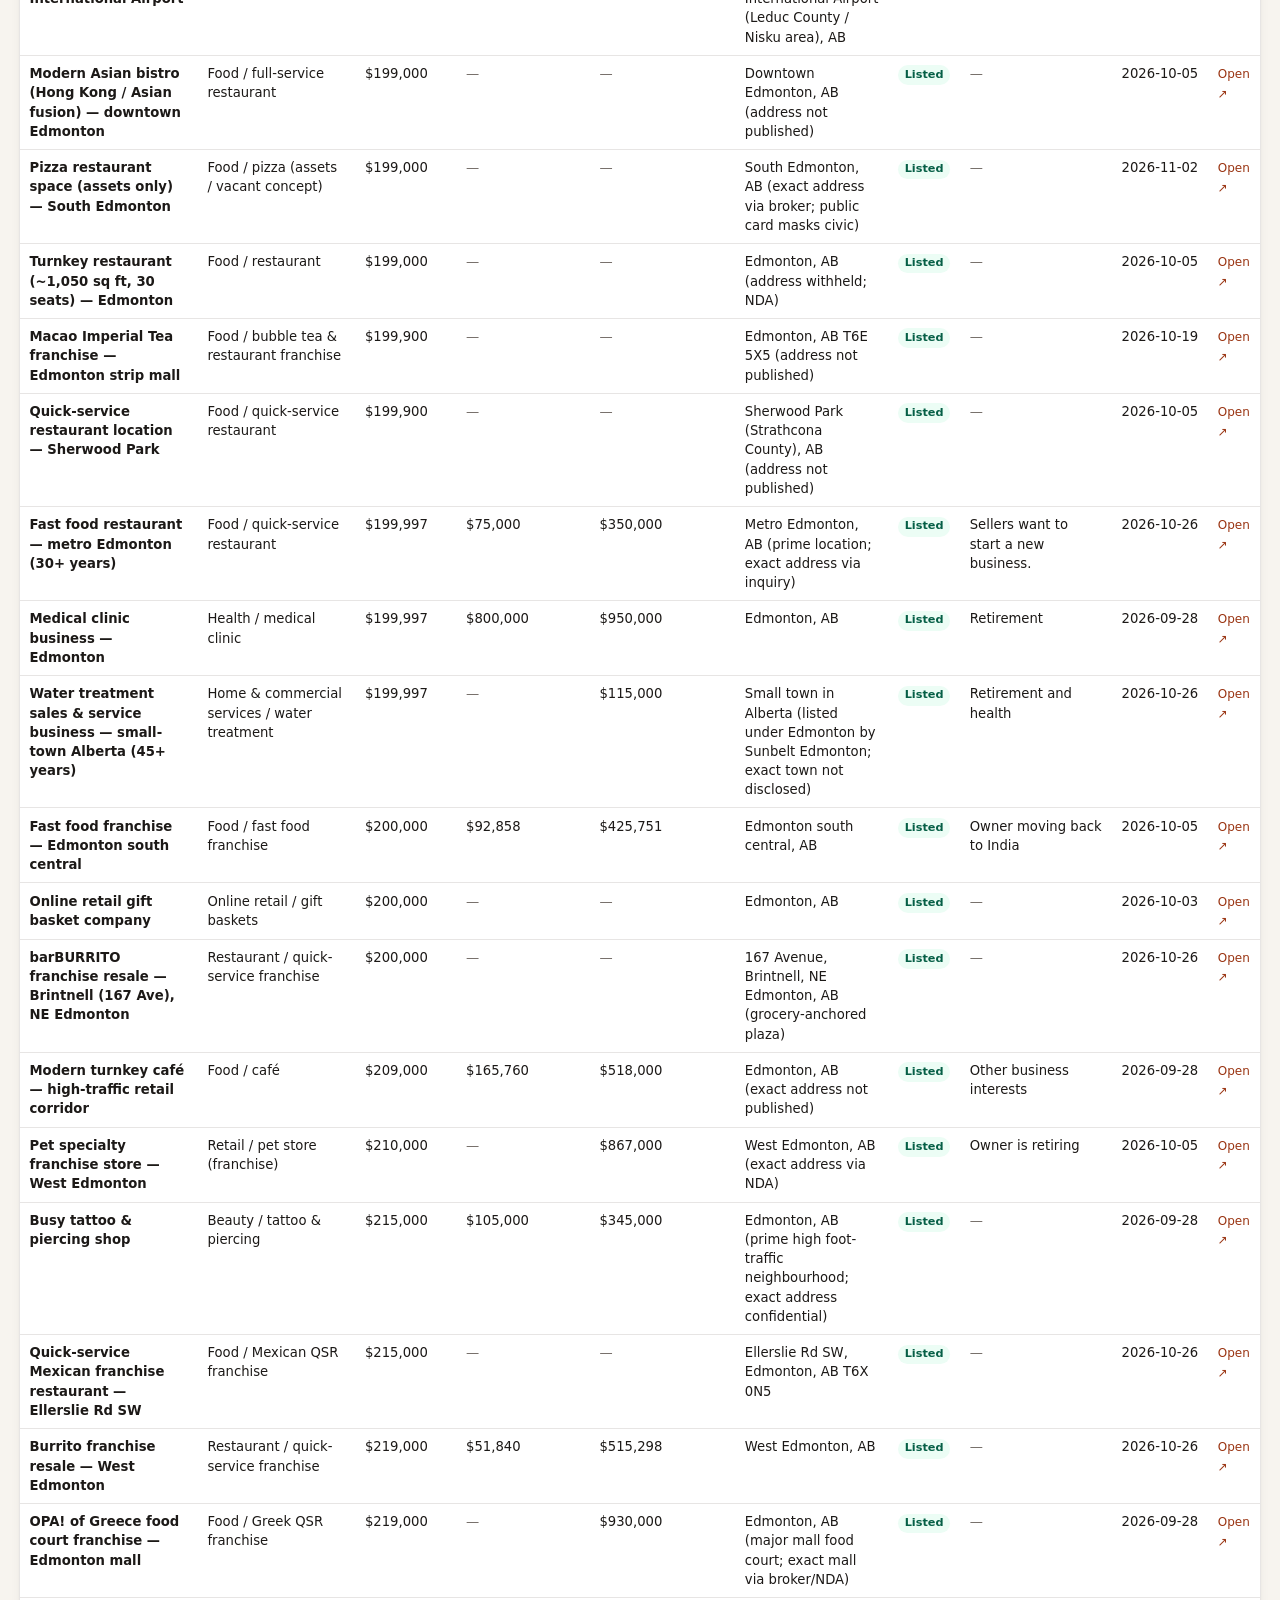
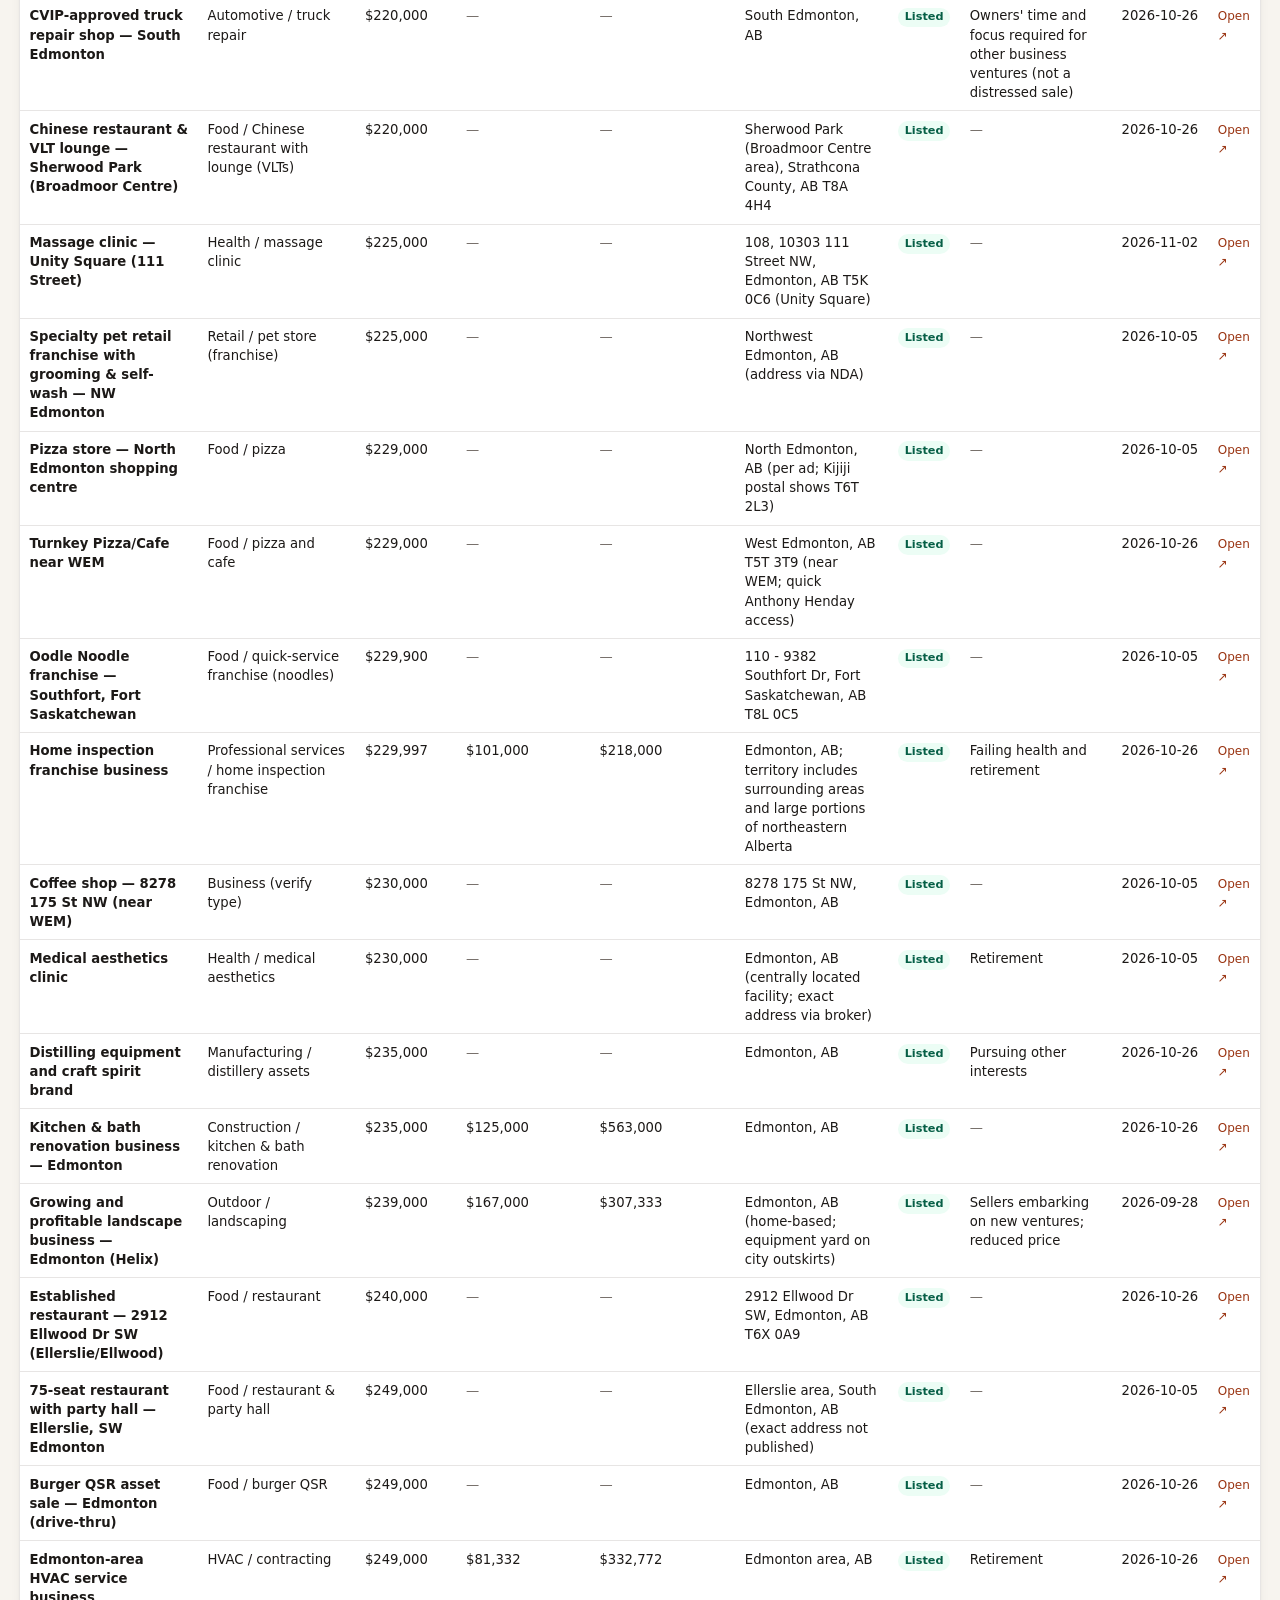
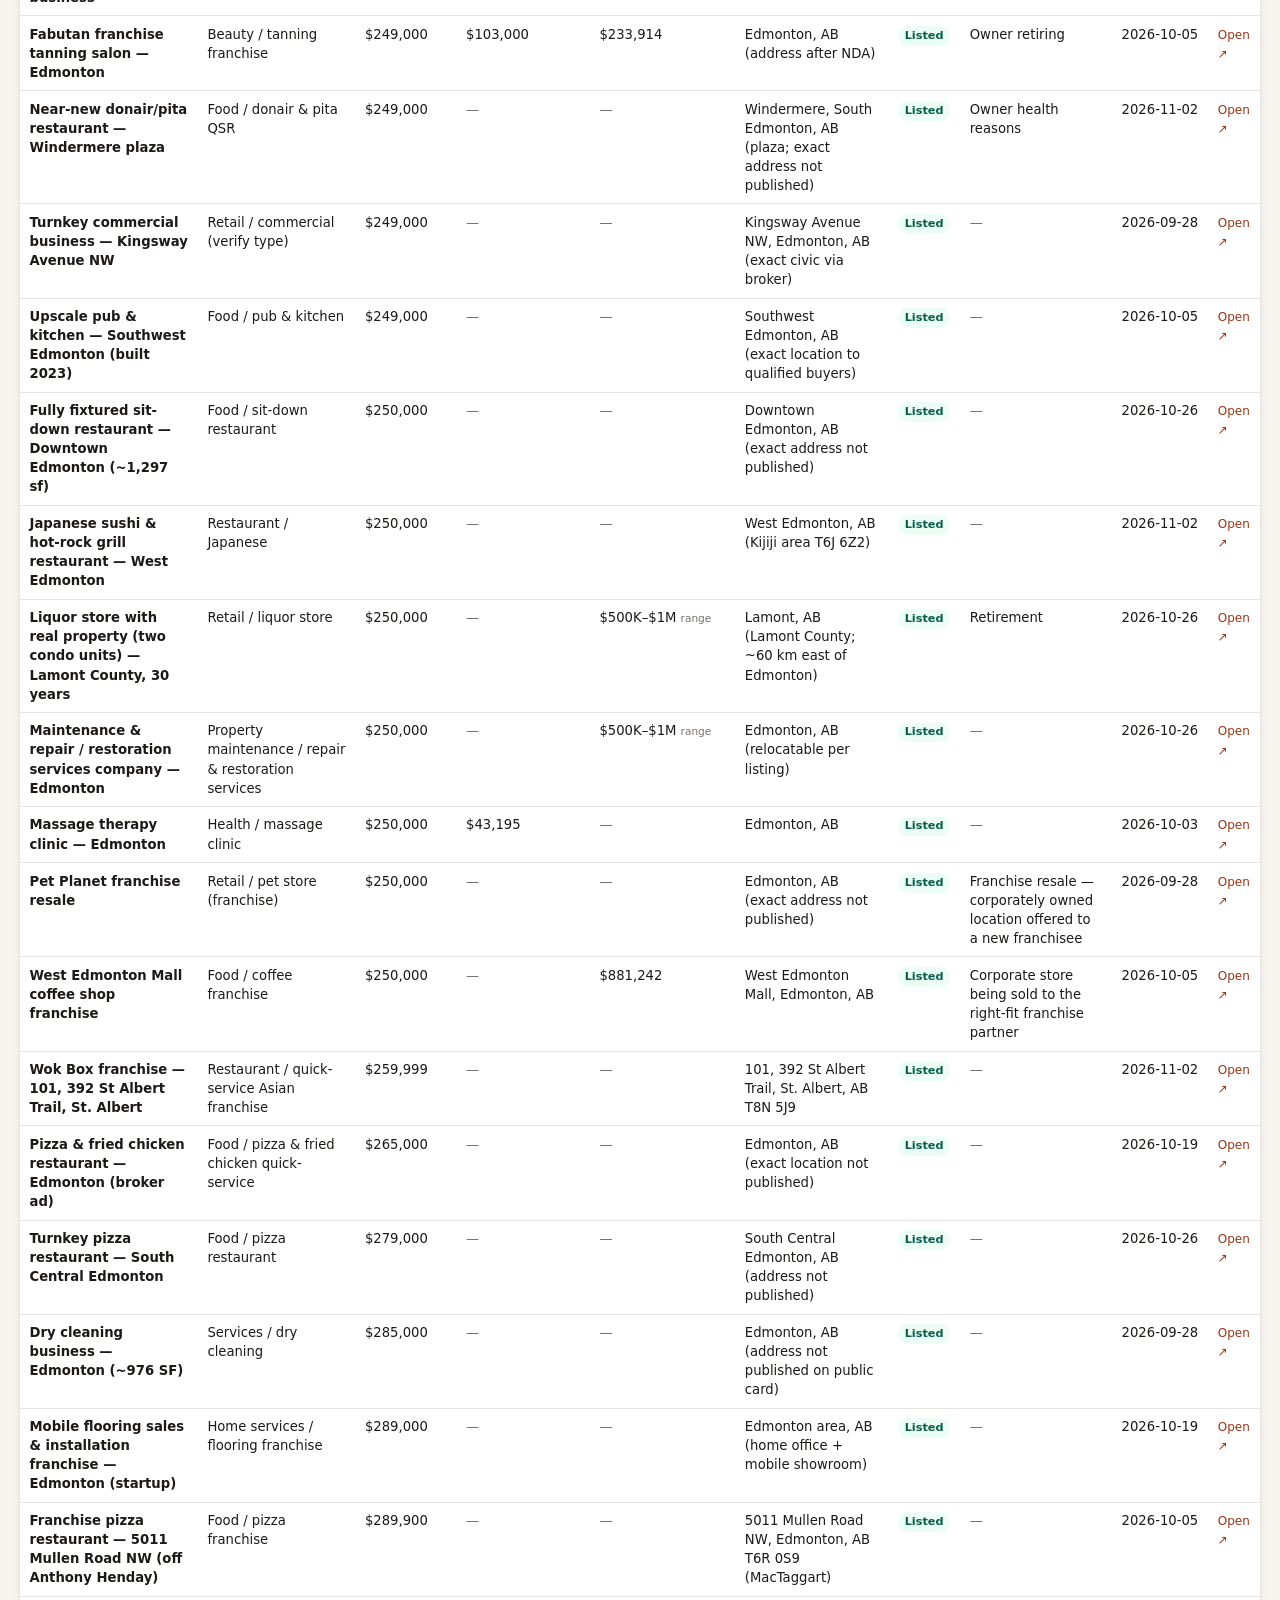
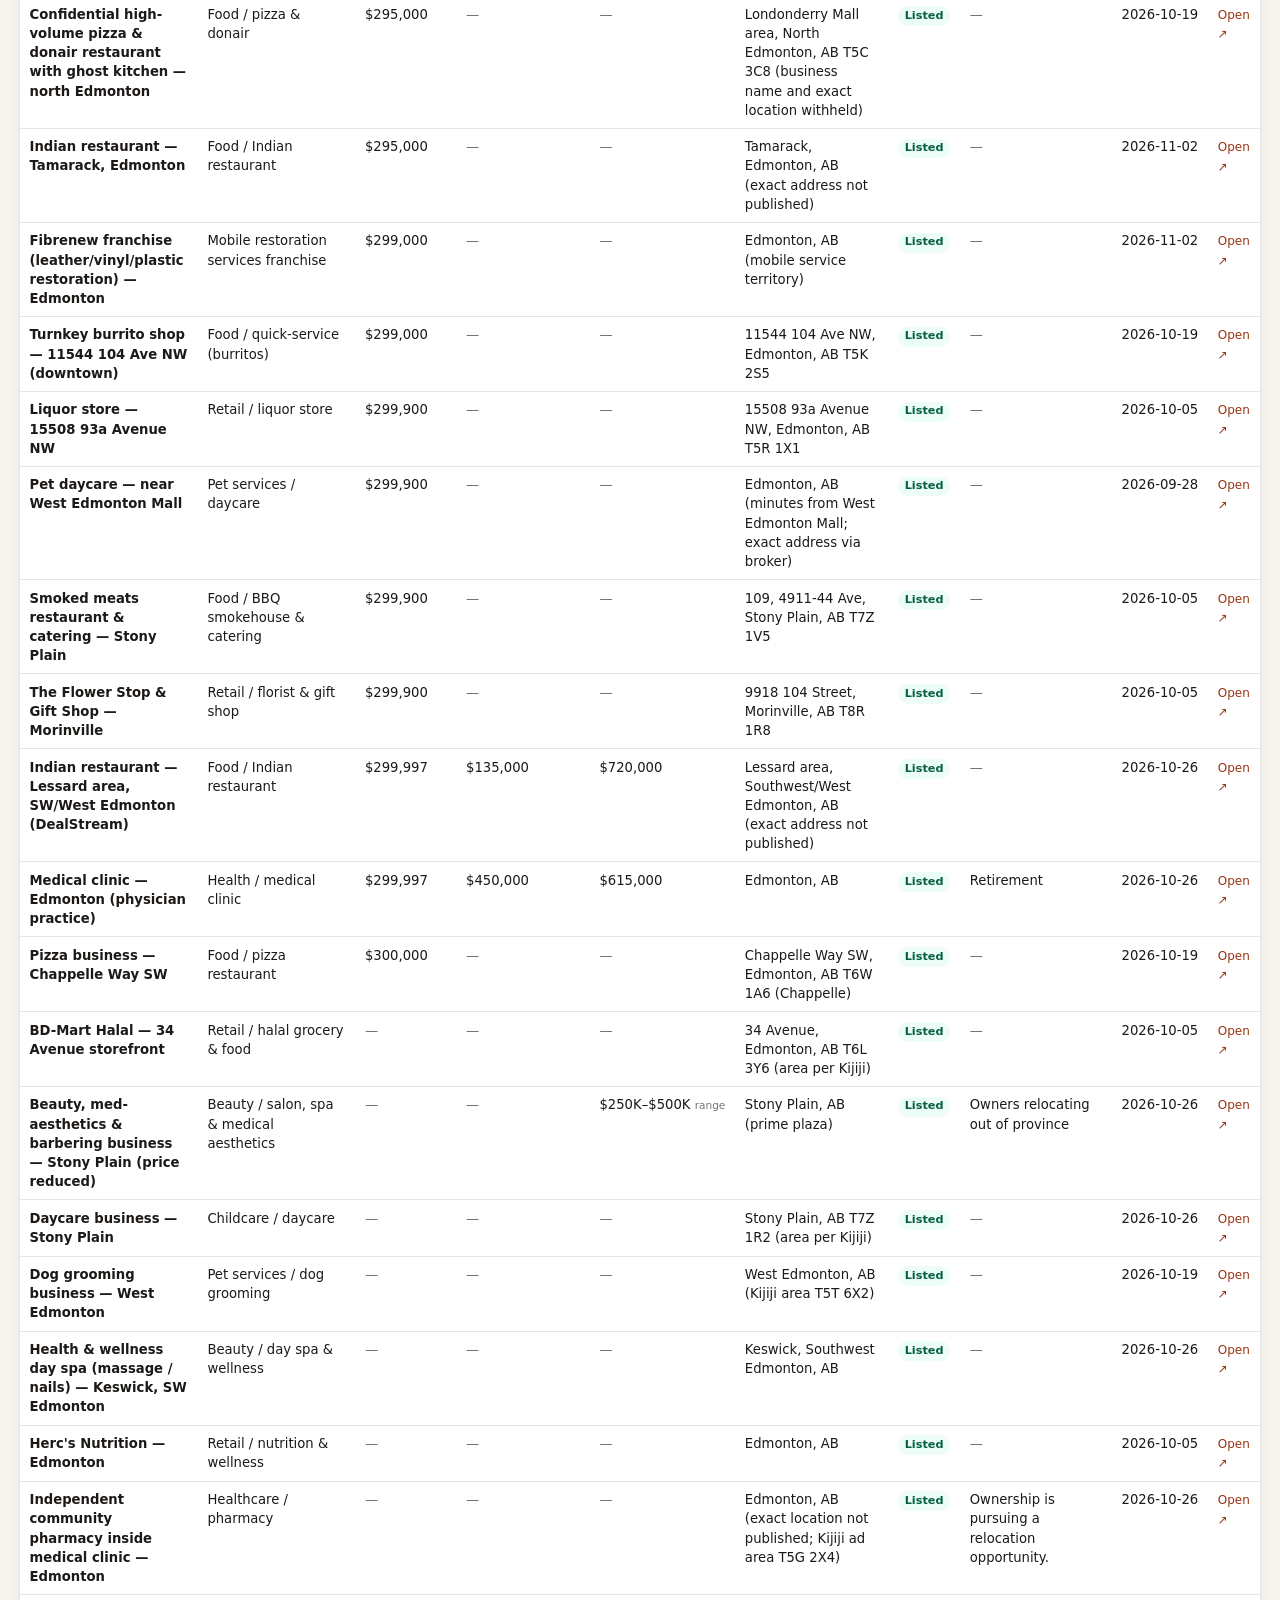
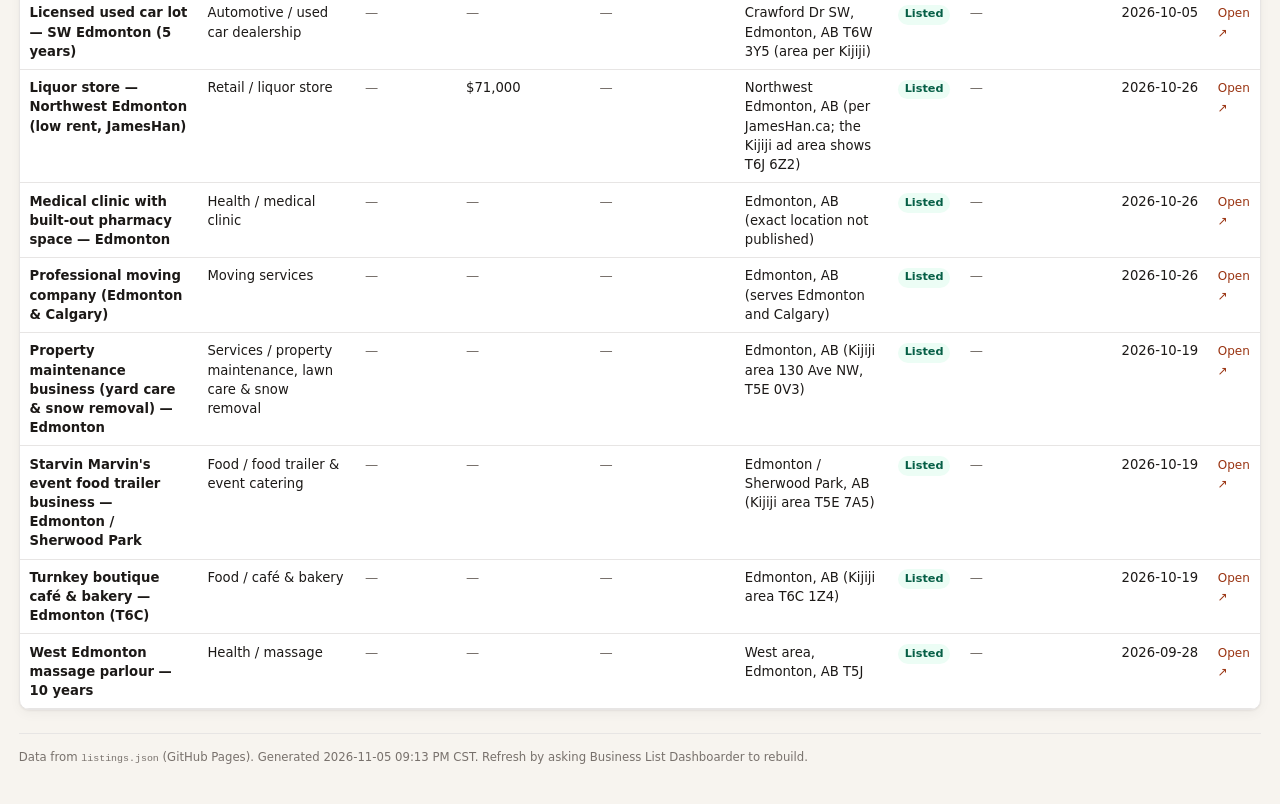
==== commit 278644e6: "Dashboard: collapse Data quality and Categories panels by default Co-authored-by: Jason Hubbard <hub" ====
--- a/docs/index.html
+++ b/docs/index.html
@@ -71,10 +71,29 @@
   color: var(--muted);
   font-weight: 650;
 }
+details.panel > summary {
+  list-style: none;
+  cursor: pointer;
+  display: flex;
+  align-items: center;
+  justify-content: space-between;
+}
+details.panel > summary::-webkit-details-marker { display: none; }
+details.panel > summary::after {
+  content: '▸';
+  color: var(--muted);
+  font-size: .9rem;
+  transition: transform .15s;
+}
+details.panel[open] > summary::after { transform: rotate(90deg); }
+details.panel > summary h2 { margin: 0; }
+details.panel[open] > summary { margin-bottom: .75rem; }
+details.panel > summary:focus-visible { outline: 2px solid #c2410c; outline-offset: 4px; border-radius: 4px; }
 .grid-2 {
   display: grid;
   grid-template-columns: 1fr 1fr;
   gap: 1rem;
+  align-items: start;
 }
 @media (max-width: 800px) {
   .grid-2 { grid-template-columns: 1fr; }
@@ -341,14 +360,14 @@
   
 <div id="view-main">
   <div class="grid-2">
-    <div class="panel">
-      <h2>Data quality</h2>
+    <details class="panel">
+      <summary><h2>Data quality</h2></summary>
       <div class="dq-grid" id="dataQuality"></div>
-    </div>
-    <div class="panel">
-      <h2>Categories</h2>
+    </details>
+    <details class="panel">
+      <summary><h2>Categories</h2></summary>
       <div class="cats" id="cats"></div>
-    </div>
+    </details>
   </div>
 
   <div class="filters">
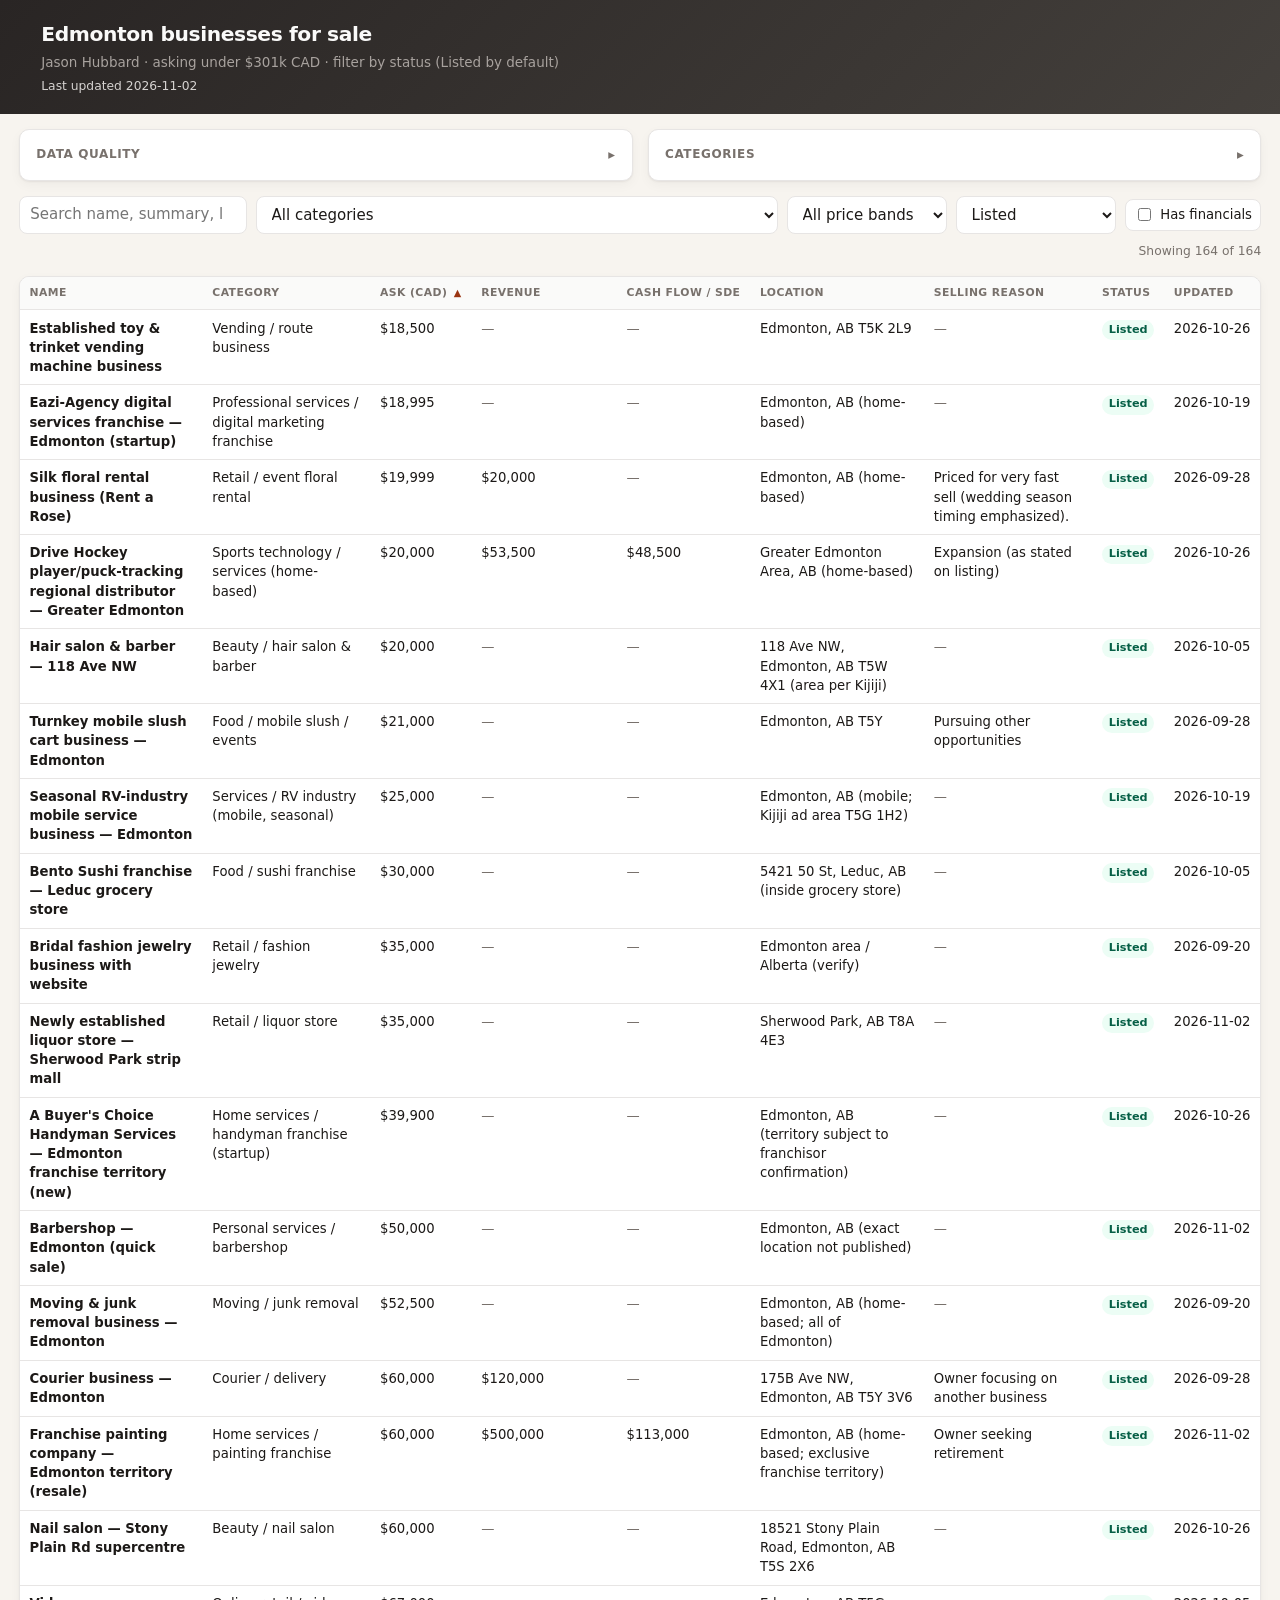
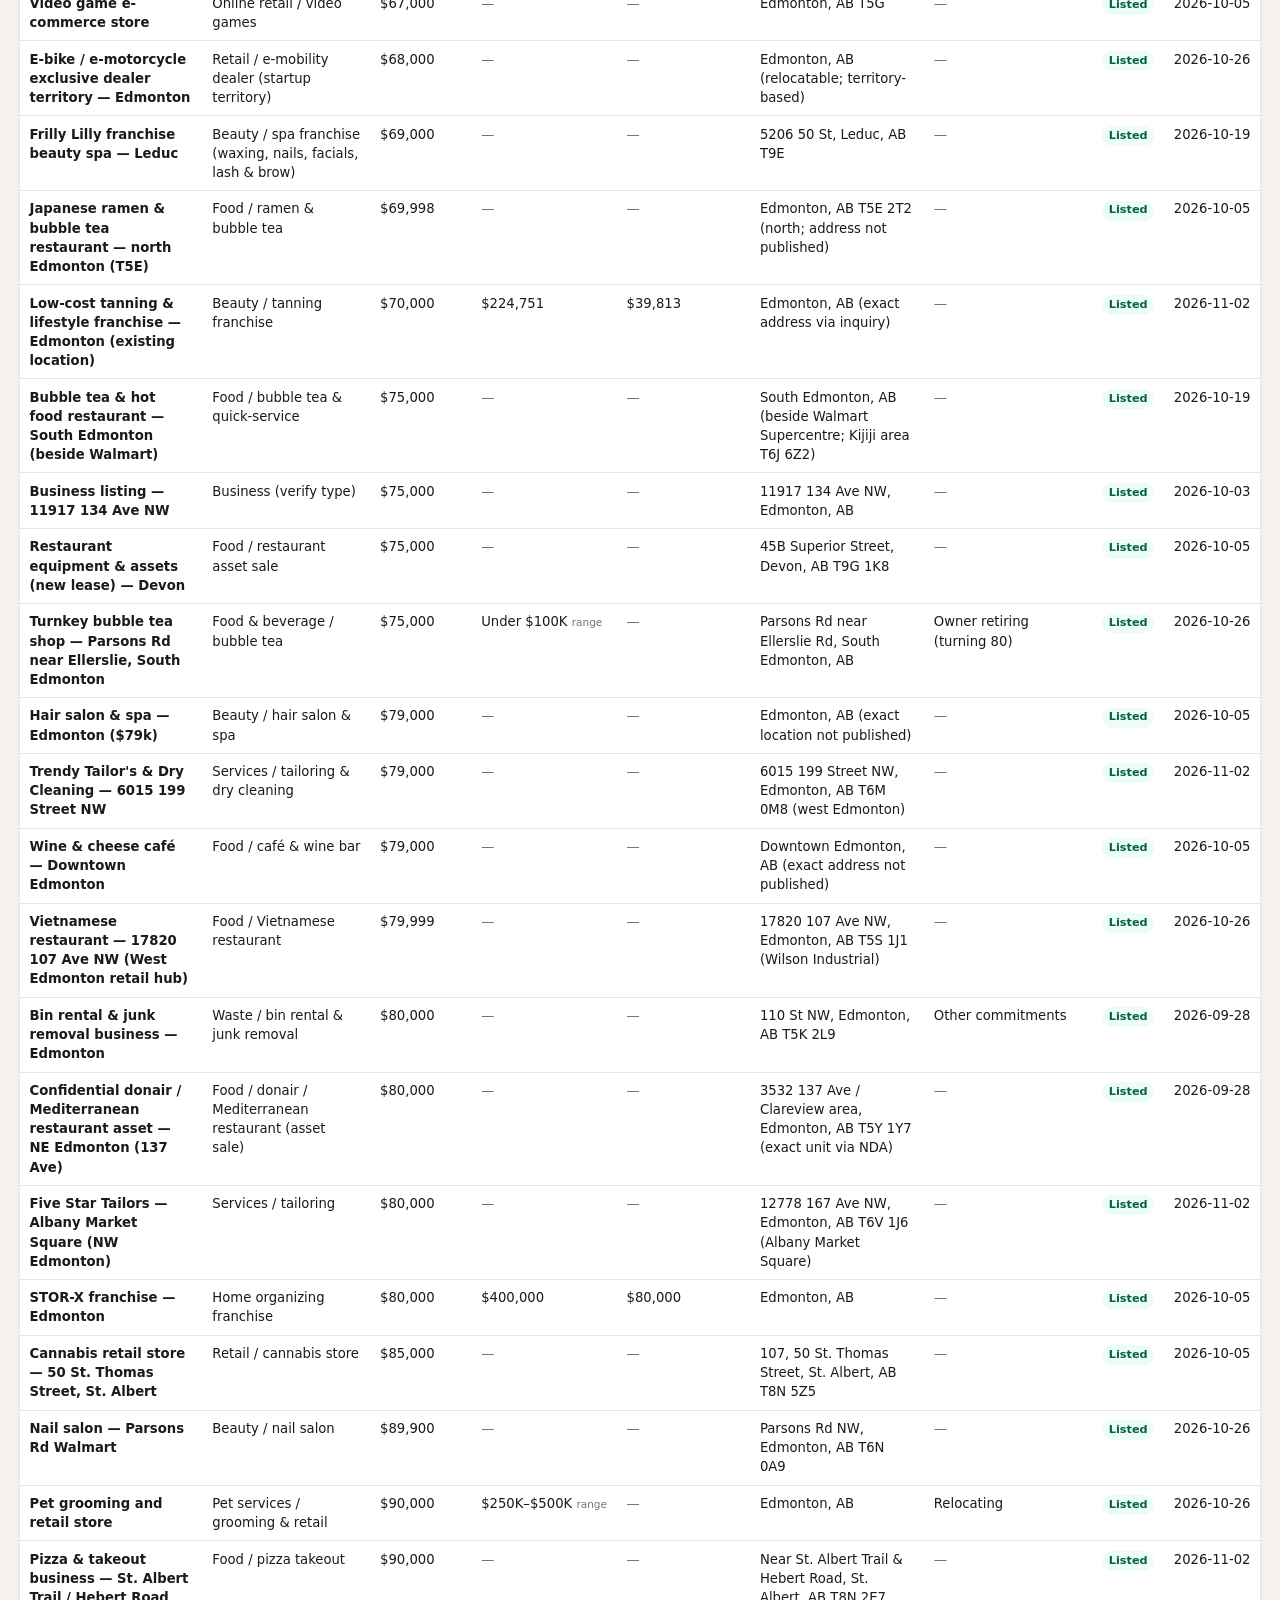
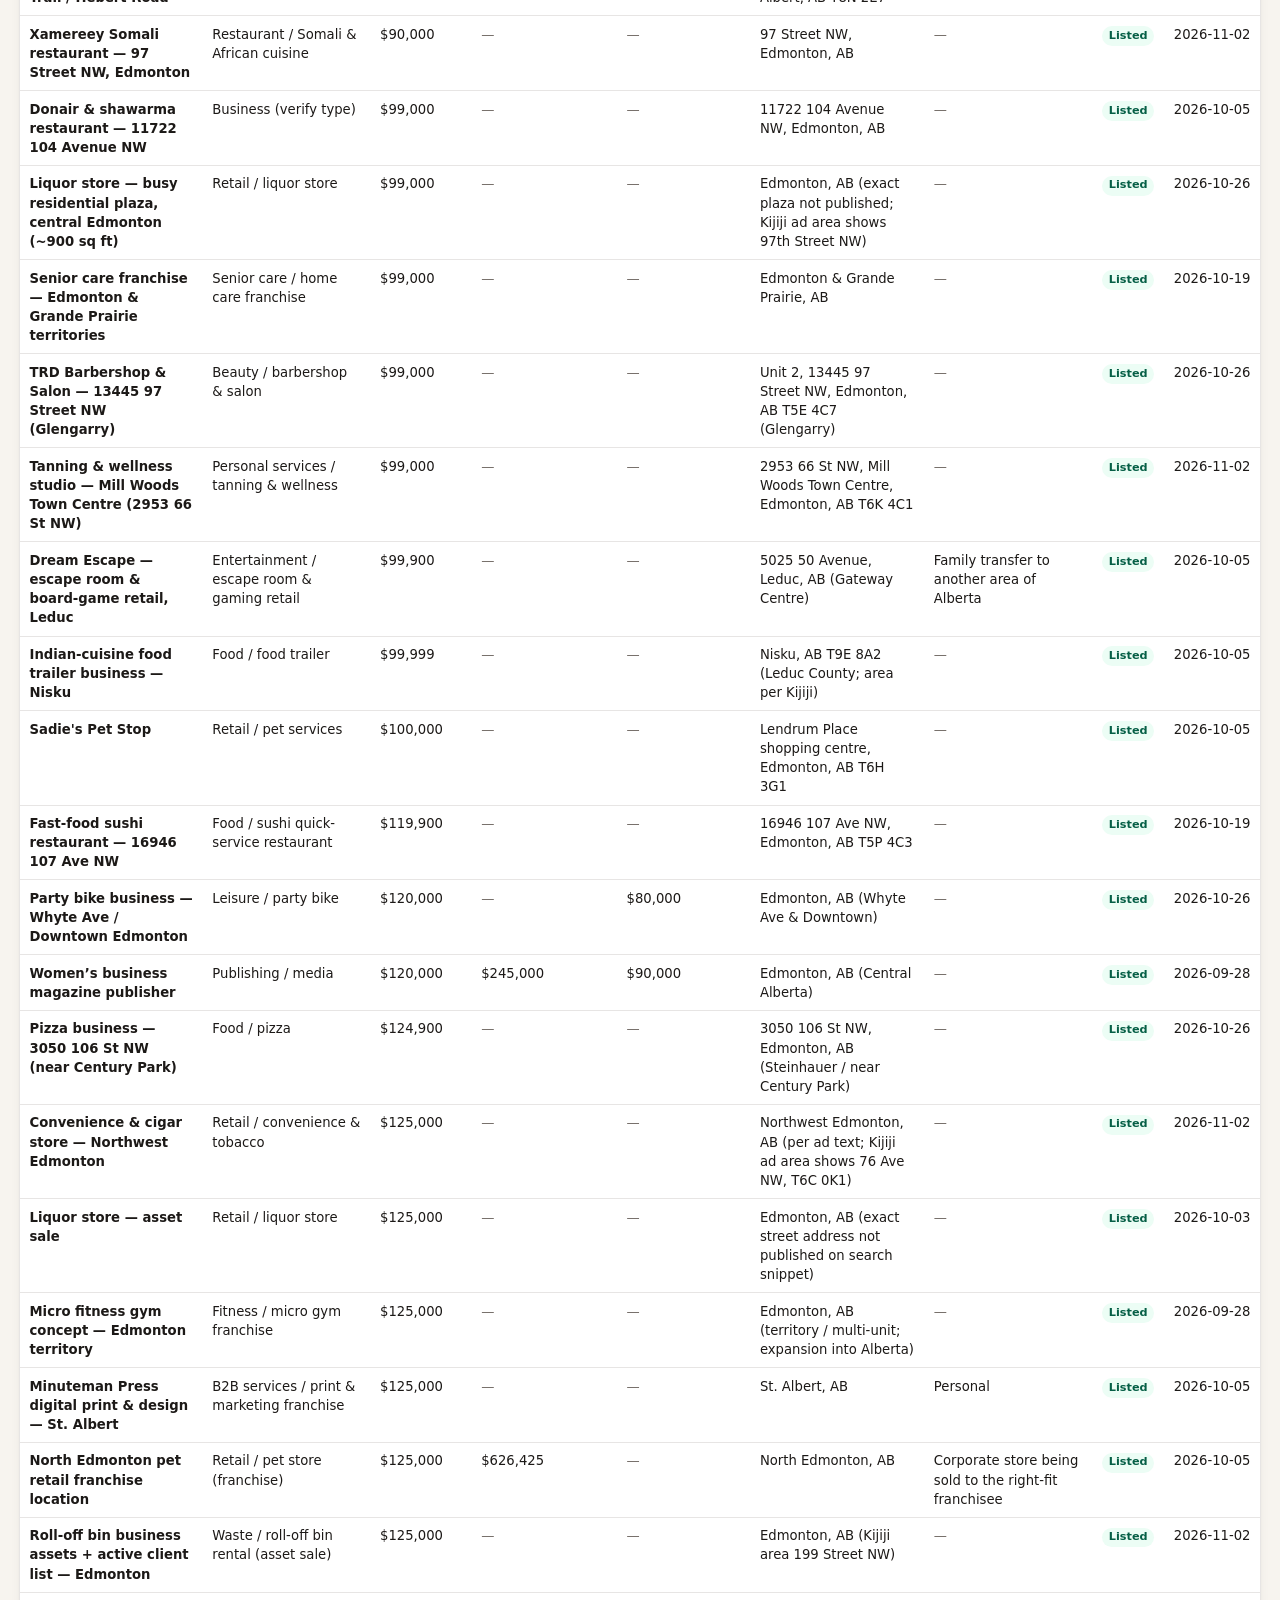
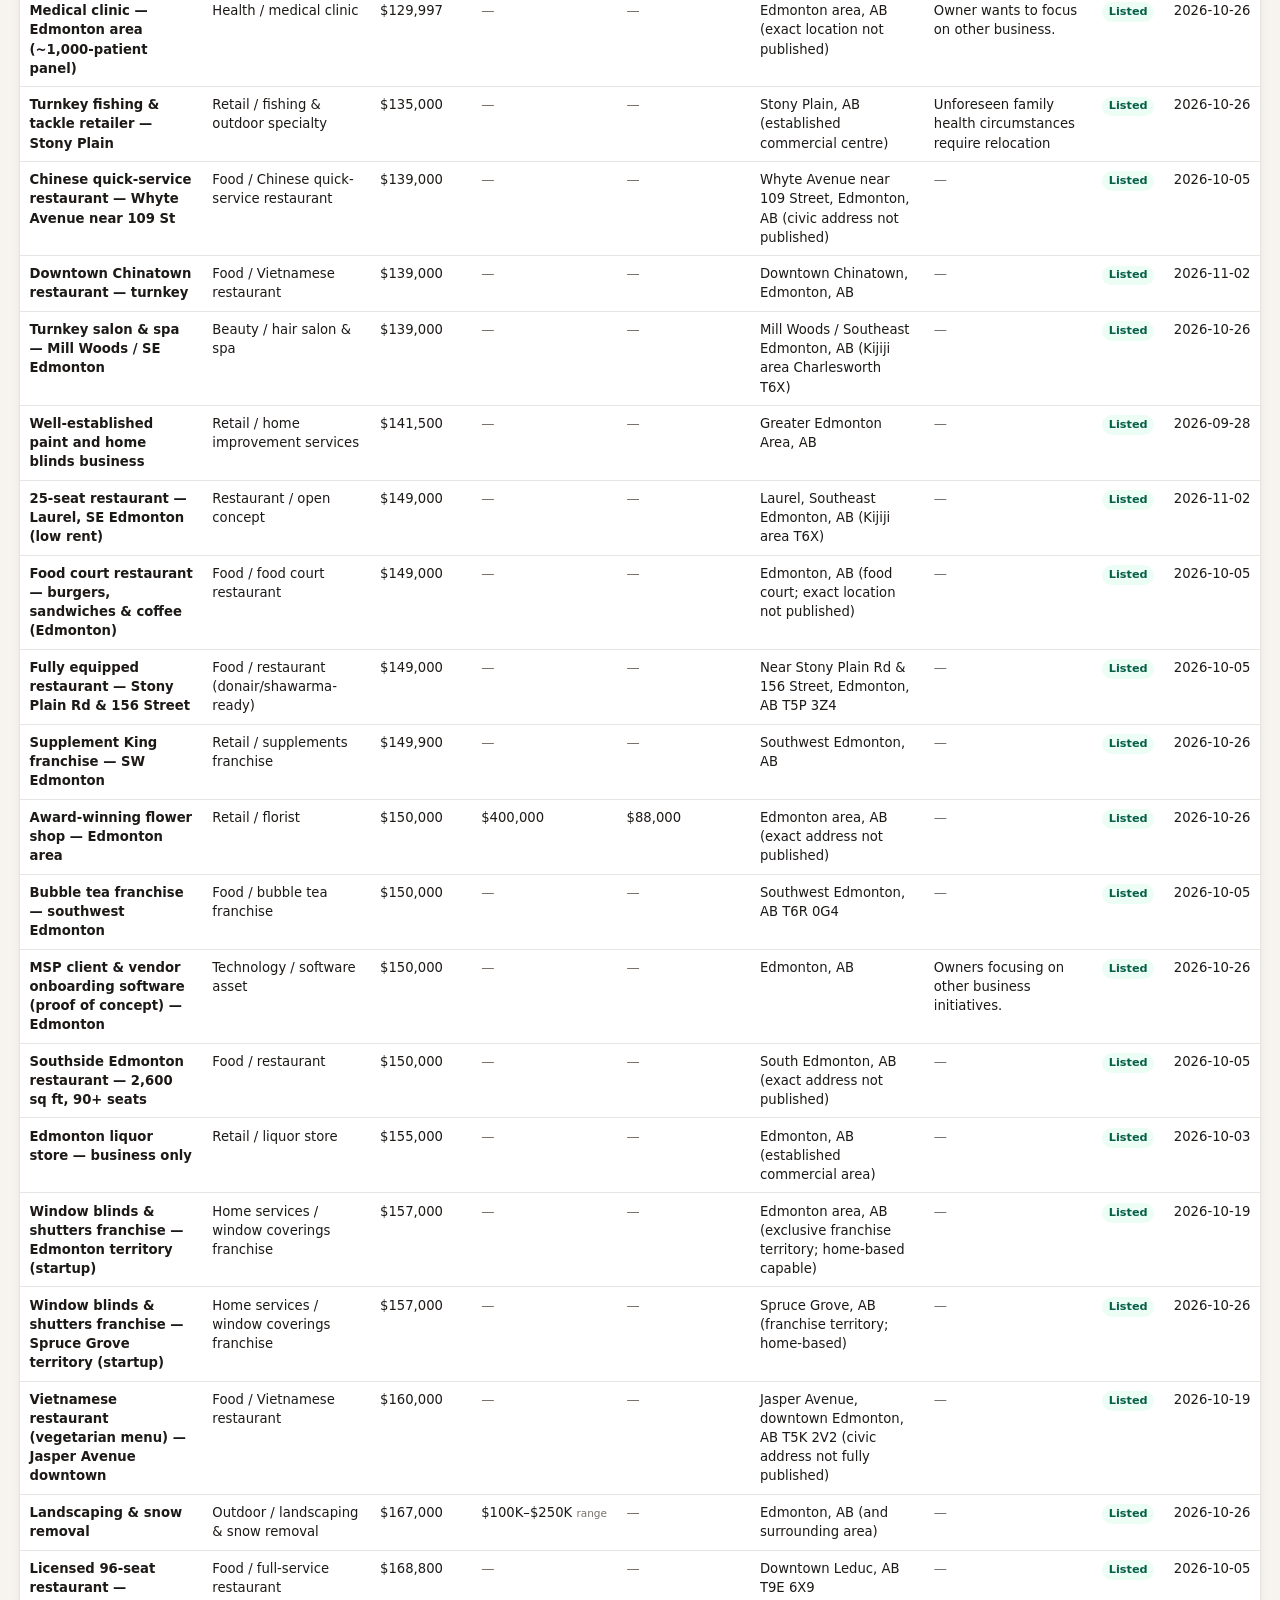
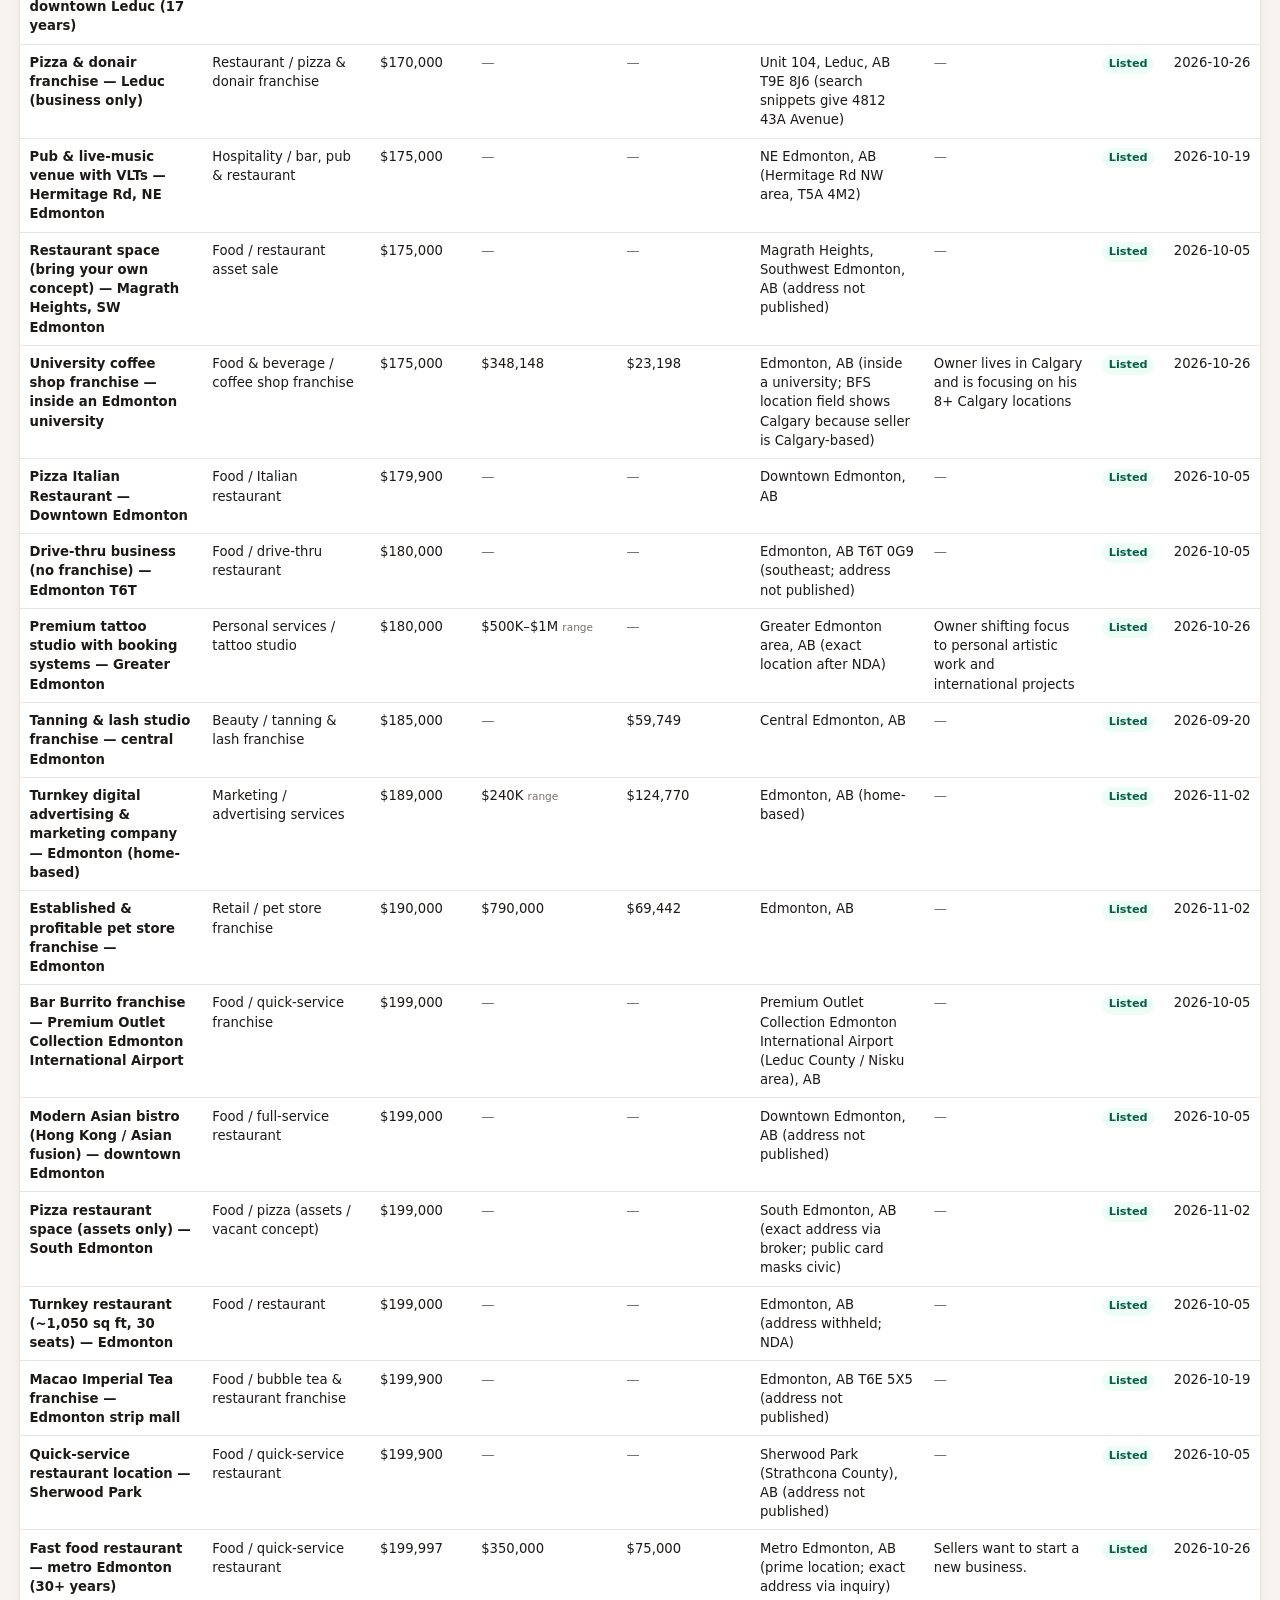
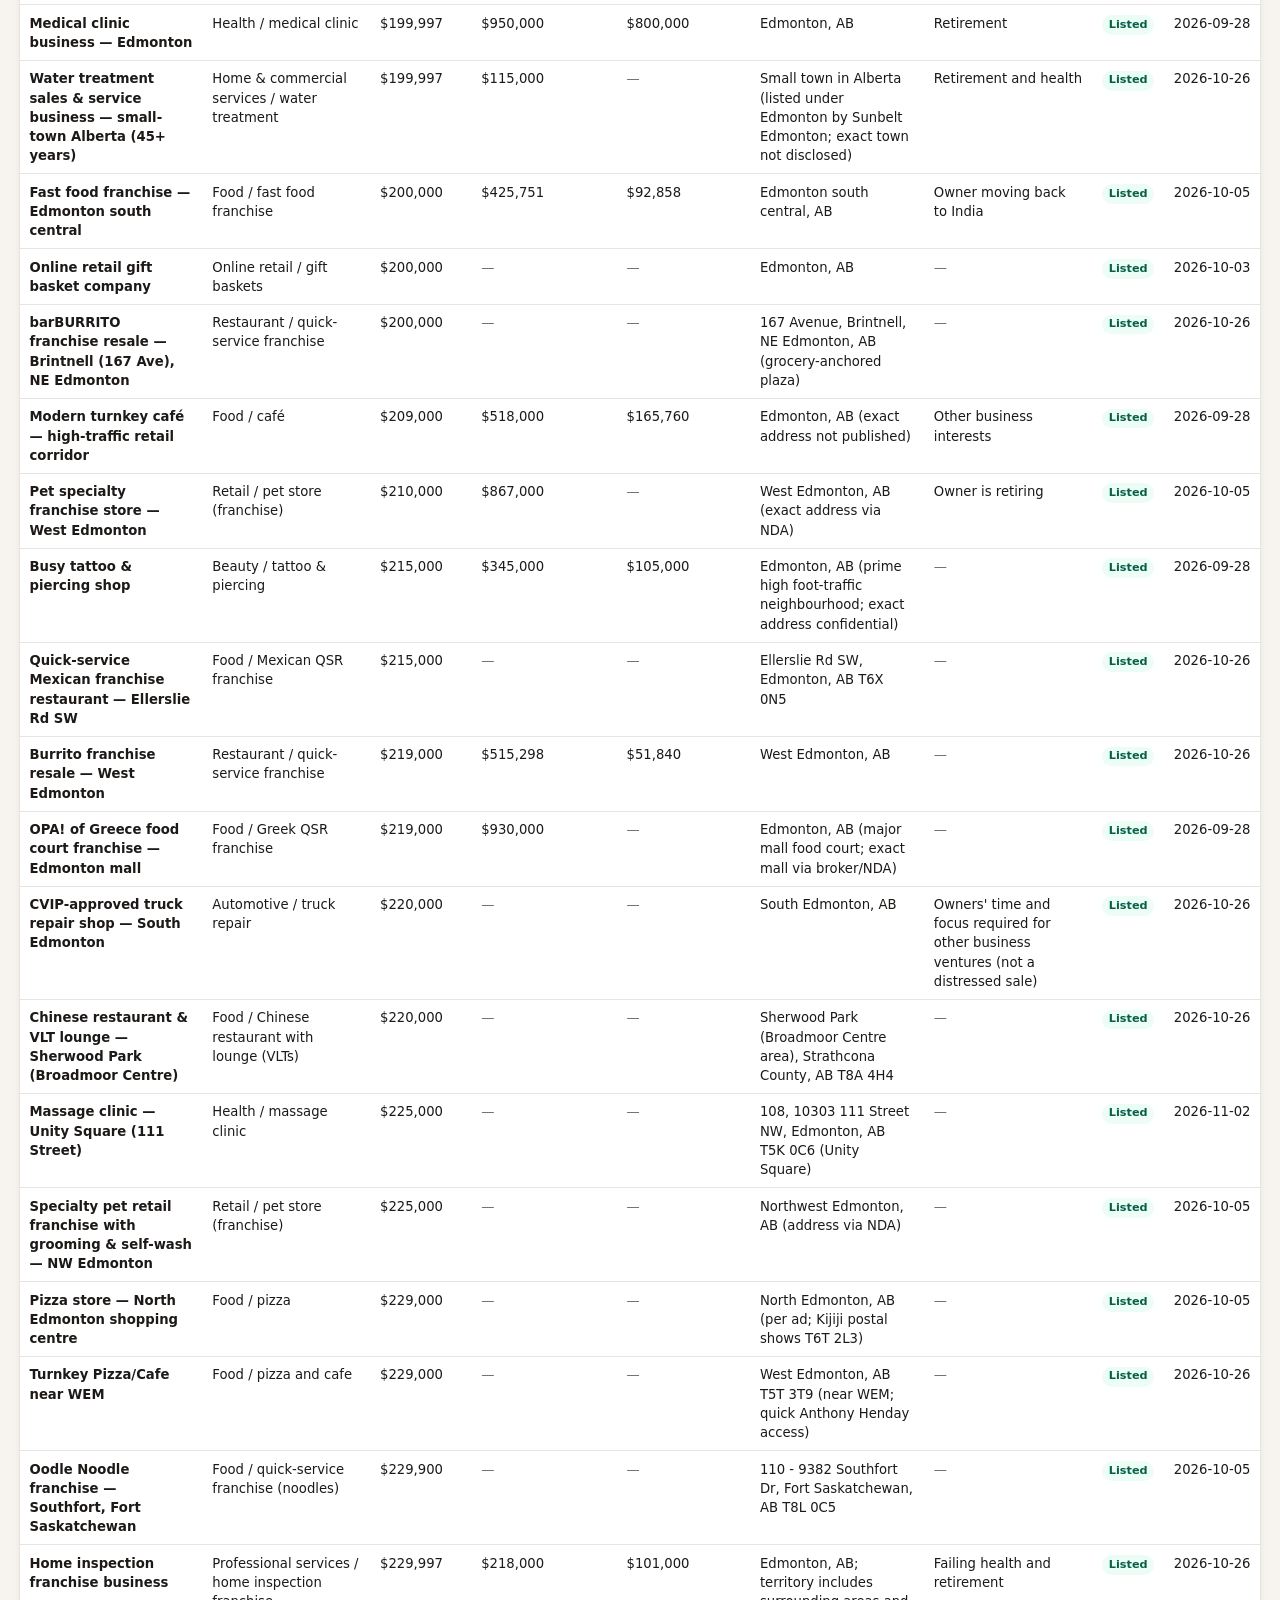
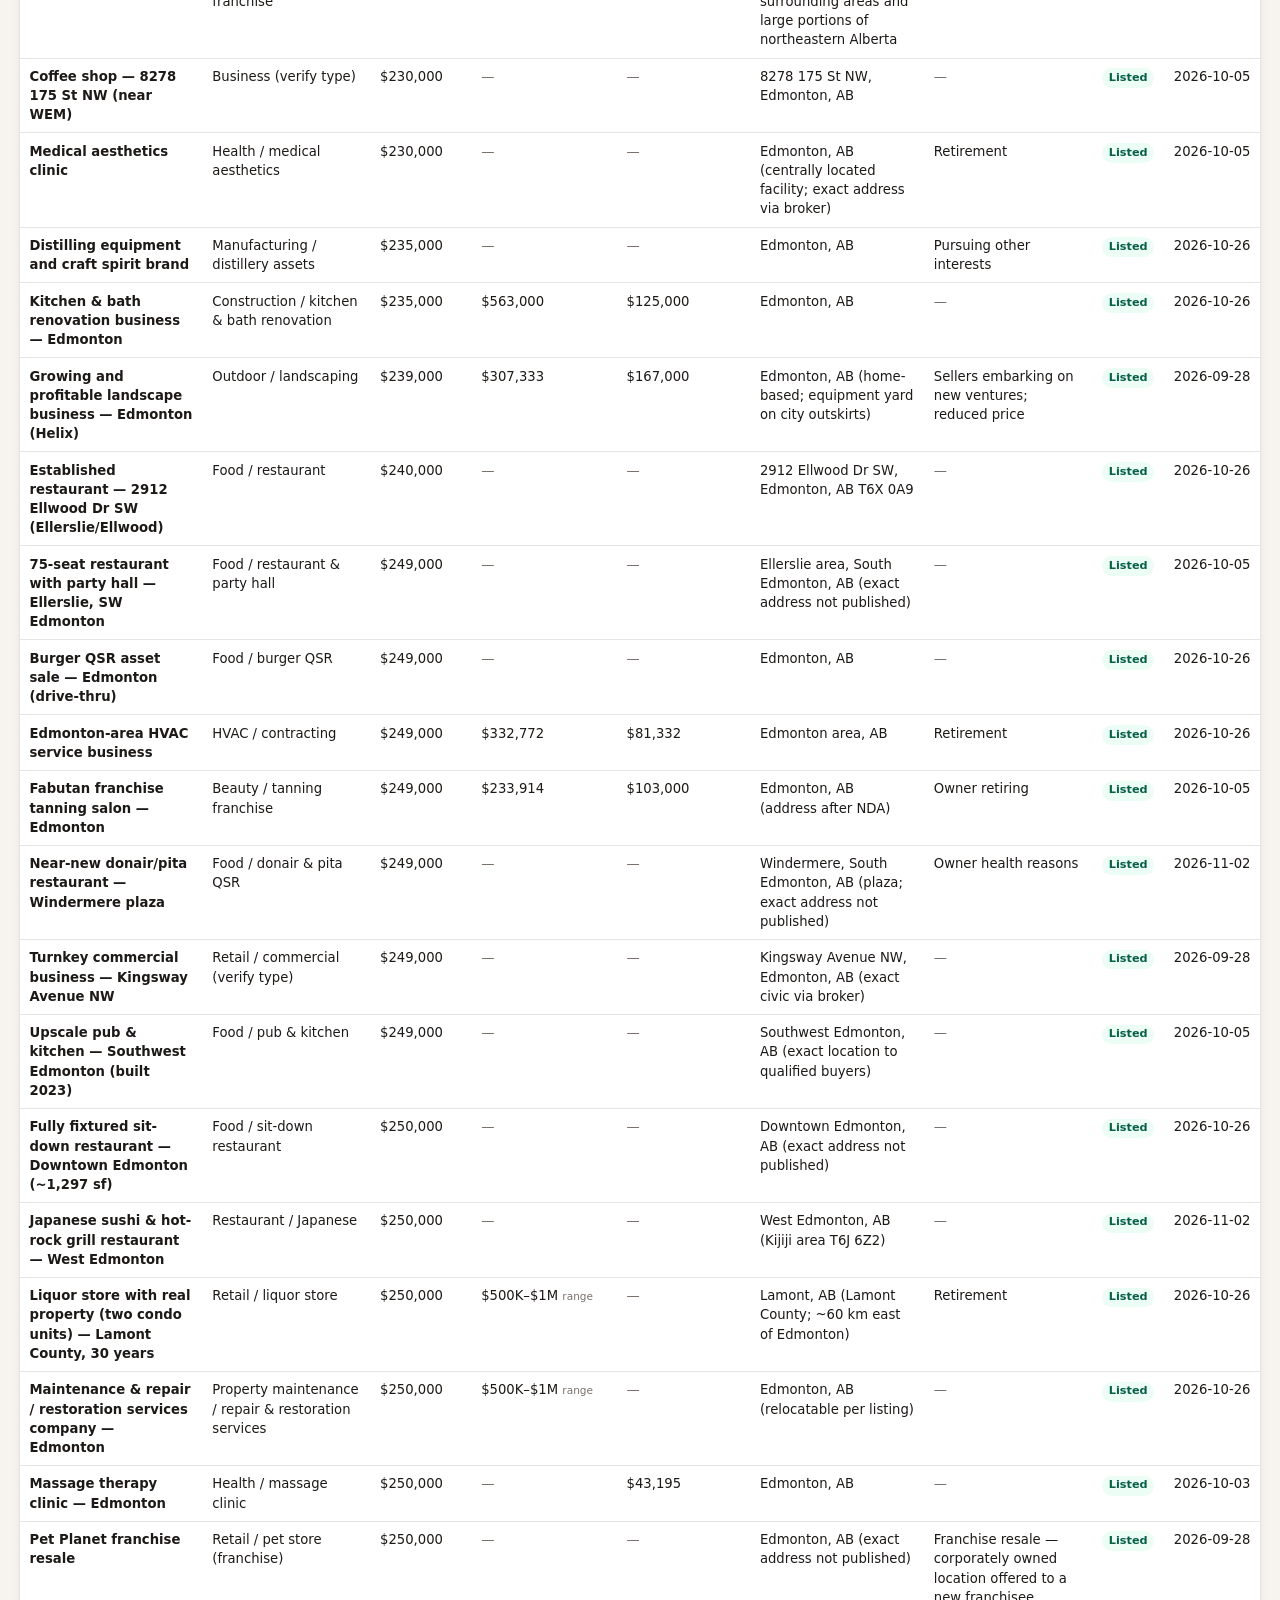
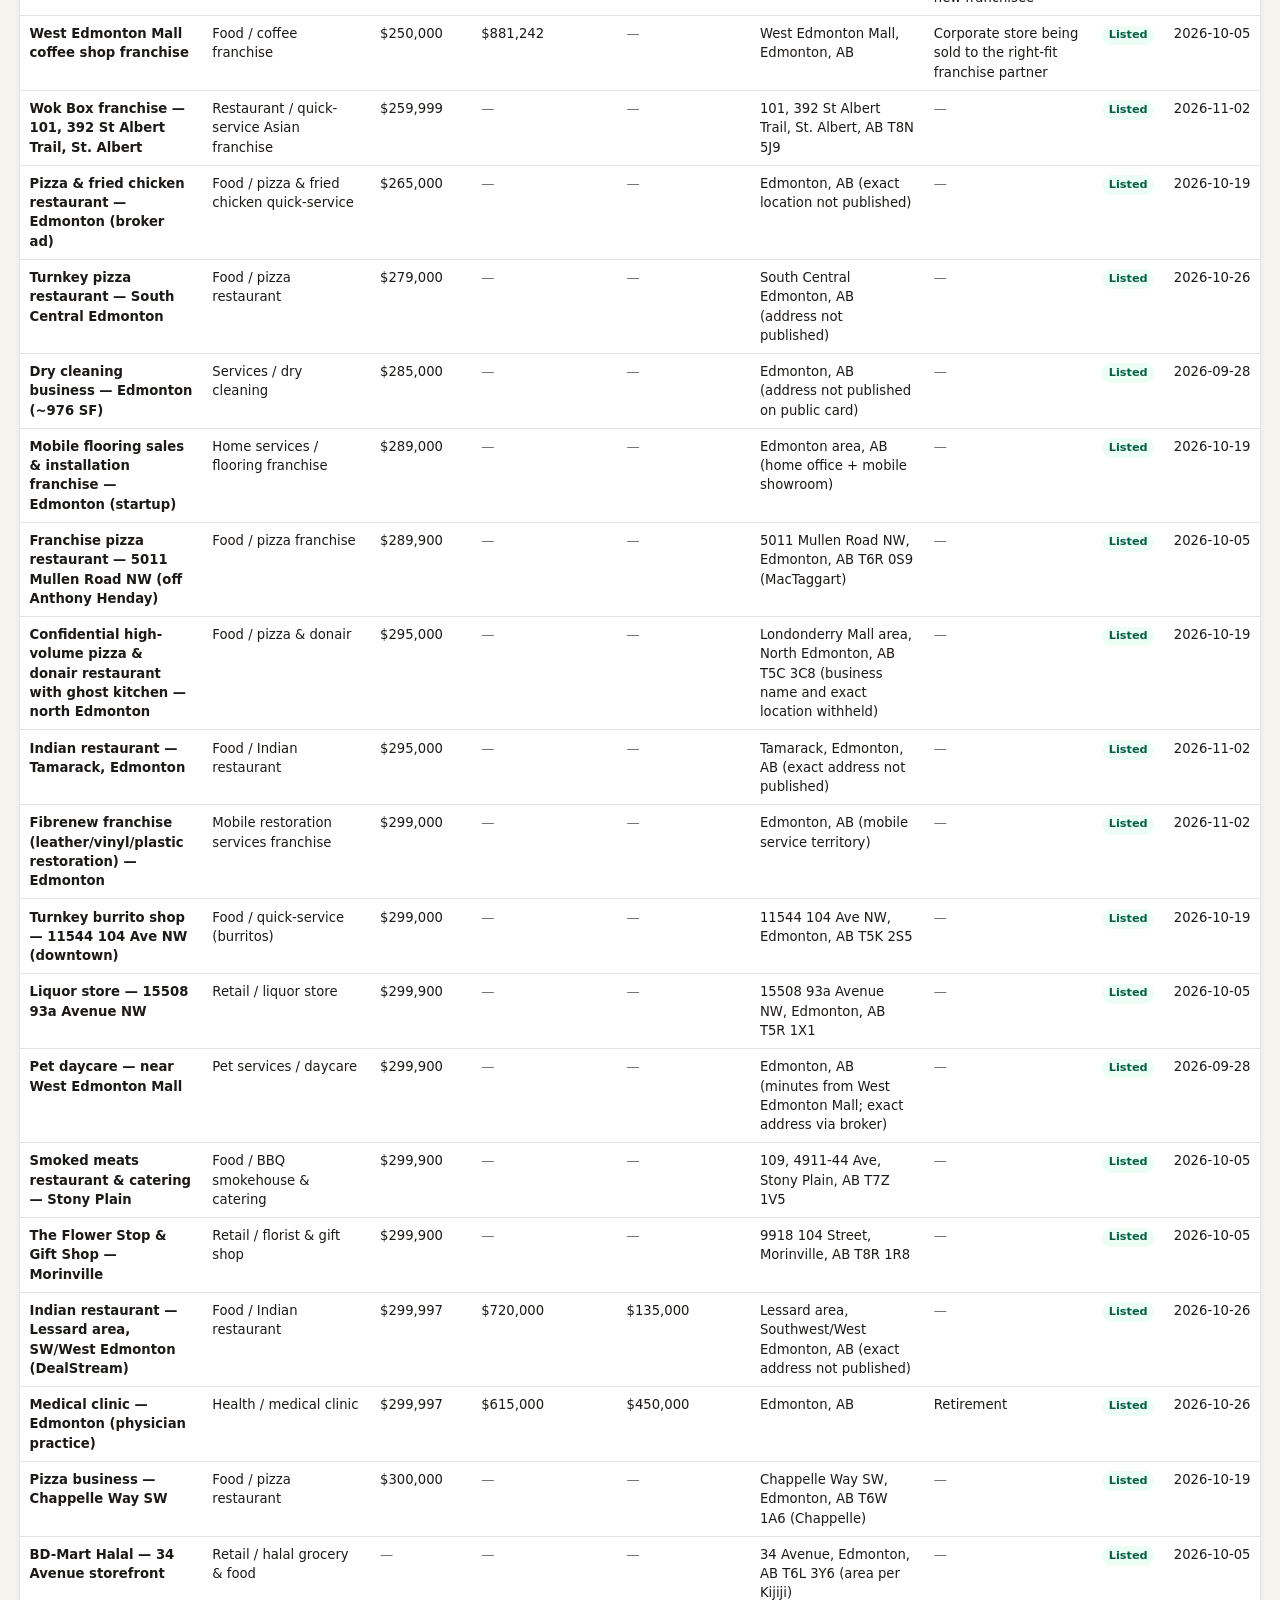
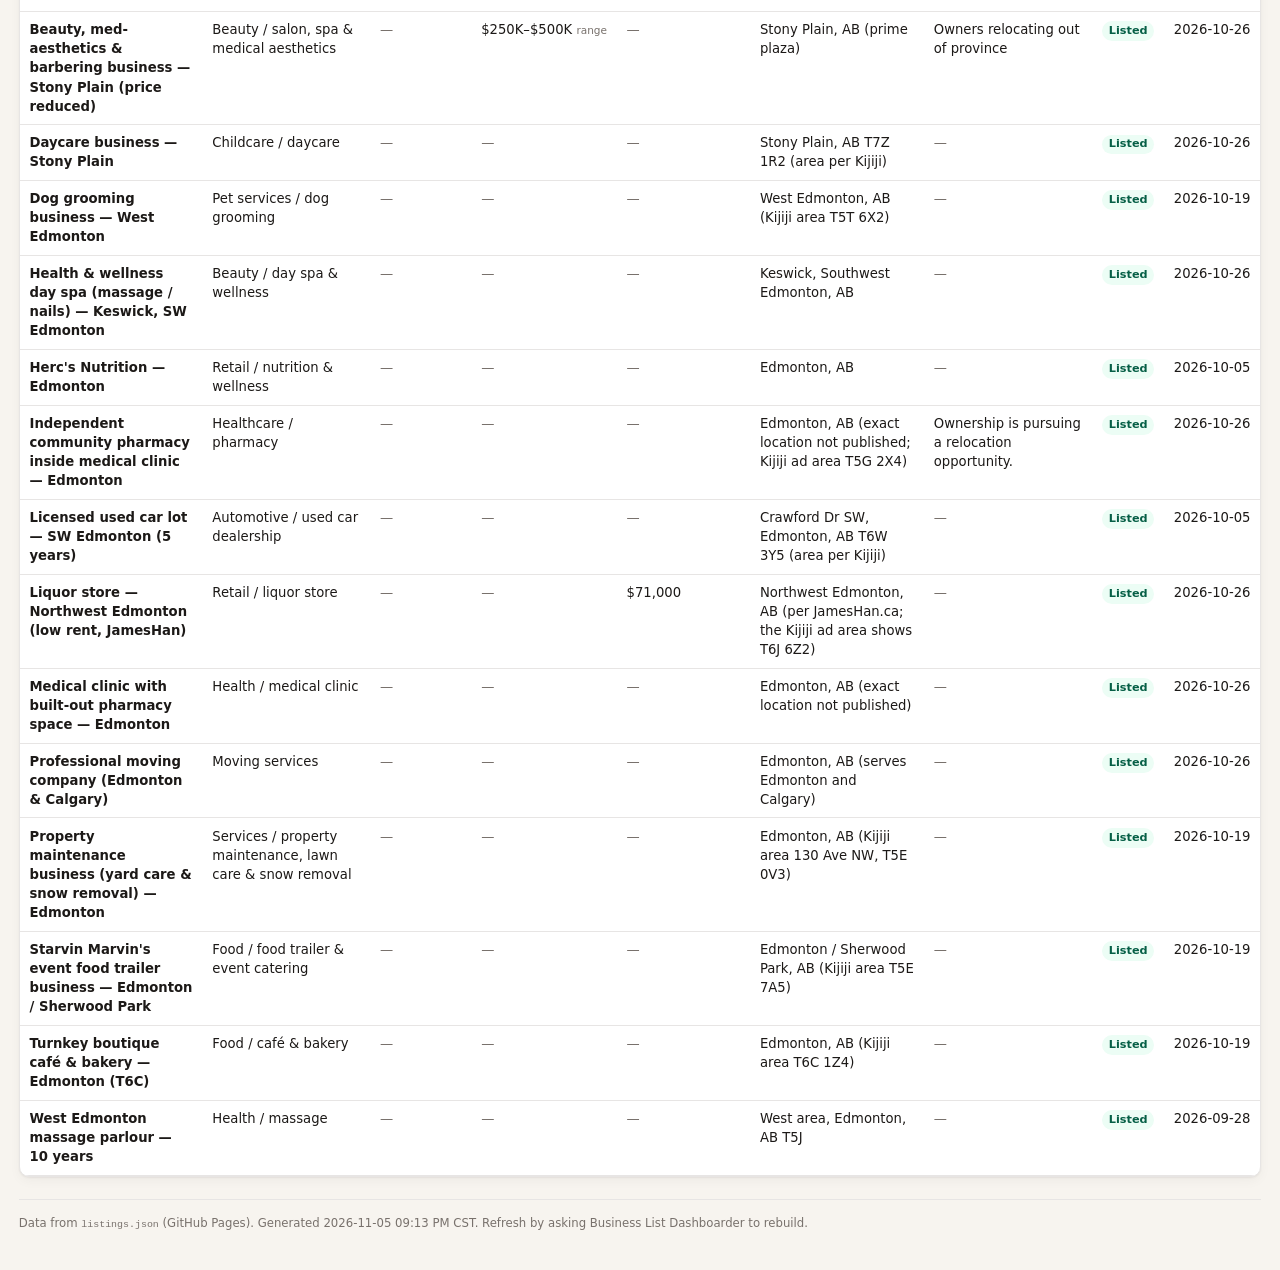
==== commit 0c064046: "Dashboard: reorder columns, name as link, revenue before cash flow Co-authored-by: Jason Hubbard <hu" ====
--- a/docs/index.html
+++ b/docs/index.html
@@ -234,7 +234,16 @@
   padding: 0;
   border-bottom: 1px solid #d6d3d1;
 }
-table.listings .name { font-weight: 600; max-width: 260px; }
+table.listings .name { font-weight: 600; max-width: 280px; }
+table.listings .name a {
+  color: inherit;
+  text-decoration: none;
+  border-bottom: 1px solid transparent;
+}
+table.listings .name a:hover {
+  color: var(--accent);
+  border-bottom-color: currentColor;
+}
 table.listings .muted { color: var(--muted); }
 table.listings .num { font-variant-numeric: tabular-nums; white-space: nowrap; }
 table.listings .status {
@@ -246,12 +255,6 @@
   font-size: .75rem;
   font-weight: 600;
 }
-table.listings a.link {
-  font-size: .8rem;
-  text-decoration: none;
-  border-bottom: 1px solid transparent;
-}
-table.listings a.link:hover { border-bottom-color: currentColor; }
 .detail {
   padding: 1rem 1.15rem 1.15rem;
   display: grid;
@@ -400,16 +403,15 @@
           <th class="sortable" data-sort="name">Name <span class="arrow"></span></th>
           <th class="sortable" data-sort="category">Category <span class="arrow"></span></th>
           <th class="sortable sorted" data-sort="ask" data-dir="asc">Ask (CAD) <span class="arrow">▲</span></th>
+          <th class="sortable" data-sort="revenue">Revenue <span class="arrow"></span></th>
           <th>Cash flow / SDE</th>
-          <th class="sortable" data-sort="revenue">Revenue <span class="arrow"></span></th>
           <th>Location</th>
+          <th>Selling reason</th>
           <th>Status</th>
-          <th>Selling reason</th>
           <th class="sortable" data-sort="updated">Updated <span class="arrow"></span></th>
-          <th>Link</th>
         </tr>
       </thead>
-      <tbody id="tbody"><tr><td colspan="10" class="empty">Loading listings…</td></tr></tbody>
+      <tbody id="tbody"><tr><td colspan="9" class="empty">Loading listings…</td></tr></tbody>
     </table>
   </div>
 
@@ -530,10 +532,10 @@
   document.getElementById('dataQuality').innerHTML =
     tile('Listings', s.total, esc(statusHint())) +
     tile('With asking price', s.withAsk, `${pct(s.withAsk)}% of ${s.total}`) +
+    tile('With revenue', s.rev, `${pct(s.rev)}% · ${s.either} with any financials`) +
     tile('With cash flow / SDE', s.cf,
       `<span class="hint-link">${pct(s.cf)}% · view list →</span>`,
-      'class="dq clickable" id="statCashflow" role="link" tabindex="0" title="View businesses with cash flow / SDE"') +
-    tile('With revenue', s.rev, `${pct(s.rev)}% · ${s.either} with any financials`);
+      'class="dq clickable" id="statCashflow" role="link" tabindex="0" title="View businesses with cash flow / SDE"');
 }
 
 function topCategories(n = 8) {
@@ -694,31 +696,31 @@
 
   const tbody = document.getElementById('tbody');
   if (!rows.length) {
-    tbody.innerHTML = `<tr><td colspan="10" class="empty">No listings match these filters.</td></tr>`;
+    tbody.innerHTML = `<tr><td colspan="9" class="empty">No listings match these filters.</td></tr>`;
     return;
   }
 
   let html = '';
   for (const b of rows) {
     const url = (b.listingUrls && b.listingUrls[0]) || null;
-    const linkCell = url
-      ? `<a class="link" data-ext href="${esc(url)}" title="${esc(url)}">Open ↗</a>`
-      : '<span class="muted">—</span>';
+    const name = esc(b.businessName || '—');
+    const nameCell = url
+      ? `<a data-ext href="${esc(url)}" title="${esc(url)}">${name}</a>`
+      : name;
     const open = state.openId === b._id;
     html += `<tr class="main-row${open ? ' open' : ''}" data-id="${b._id}">
-      <td class="name">${esc(b.businessName || '—')}</td>
+      <td class="name">${nameCell}</td>
       <td>${dash(b.category)}</td>
       <td class="num">${money(b.askingCAD)}</td>
+      <td class="num">${revenue(b)}</td>
       <td class="num">${money(b.cashFlowSdeCAD)}</td>
-      <td class="num">${revenue(b)}</td>
       <td>${dash(b.location)}</td>
+      <td>${dash(b.sellingReason)}</td>
       <td><span class="status ${statusClass(b.listingStatus)}">${esc(b.listingStatus || '—')}</span></td>
-      <td>${dash(b.sellingReason)}</td>
       <td class="num">${dash(b.updatedDate)}</td>
-      <td>${linkCell}</td>
     </tr>`;
     if (open) {
-      html += `<tr class="detail-row"><td colspan="10">${detailHtml(b)}</td></tr>`;
+      html += `<tr class="detail-row"><td colspan="9">${detailHtml(b)}</td></tr>`;
     }
   }
   tbody.innerHTML = html;
@@ -865,7 +867,7 @@
 function showLoadError(msg) {
   const tbody = document.getElementById('tbody');
   if (tbody) {
-    tbody.innerHTML = '<tr><td colspan="10" class="empty">' + esc(msg) + '</td></tr>';
+    tbody.innerHTML = '<tr><td colspan="9" class="empty">' + esc(msg) + '</td></tr>';
   }
   const gen = document.getElementById('genAt');
   if (gen) gen.textContent = 'load failed';
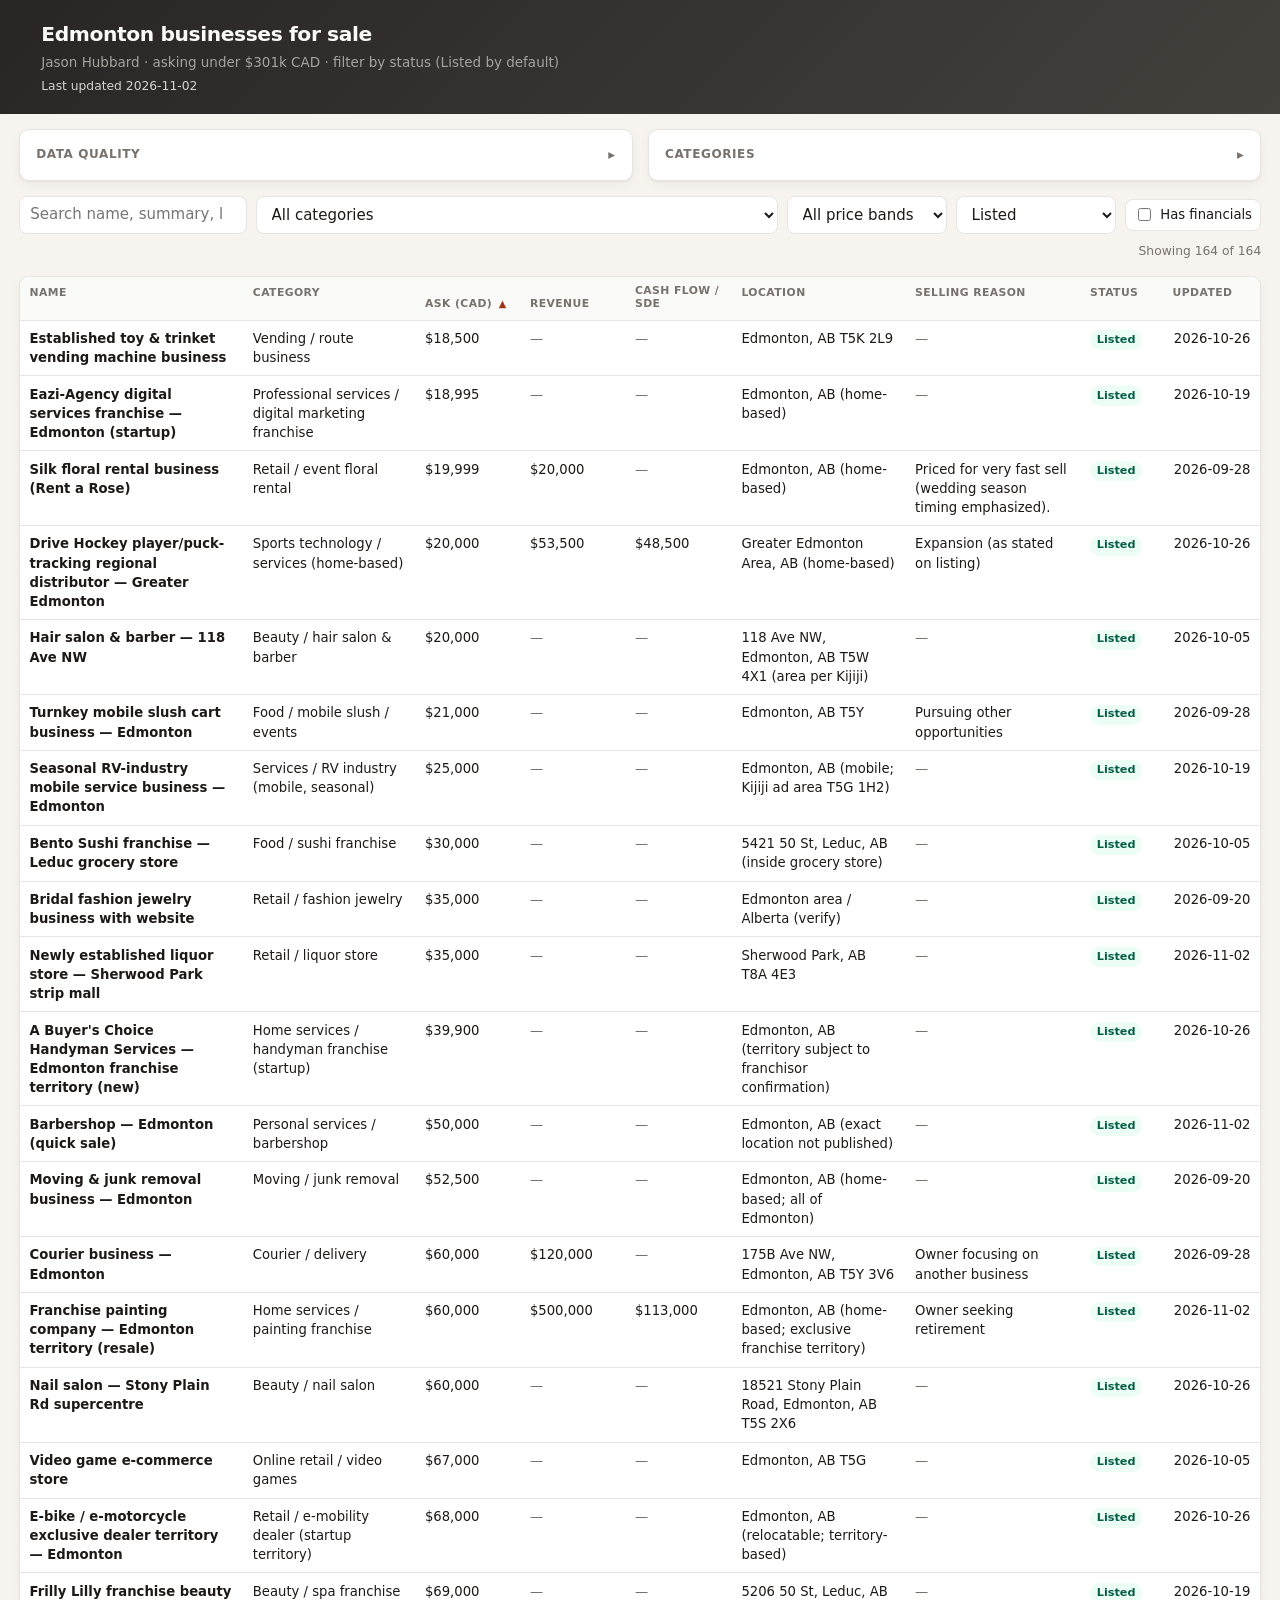
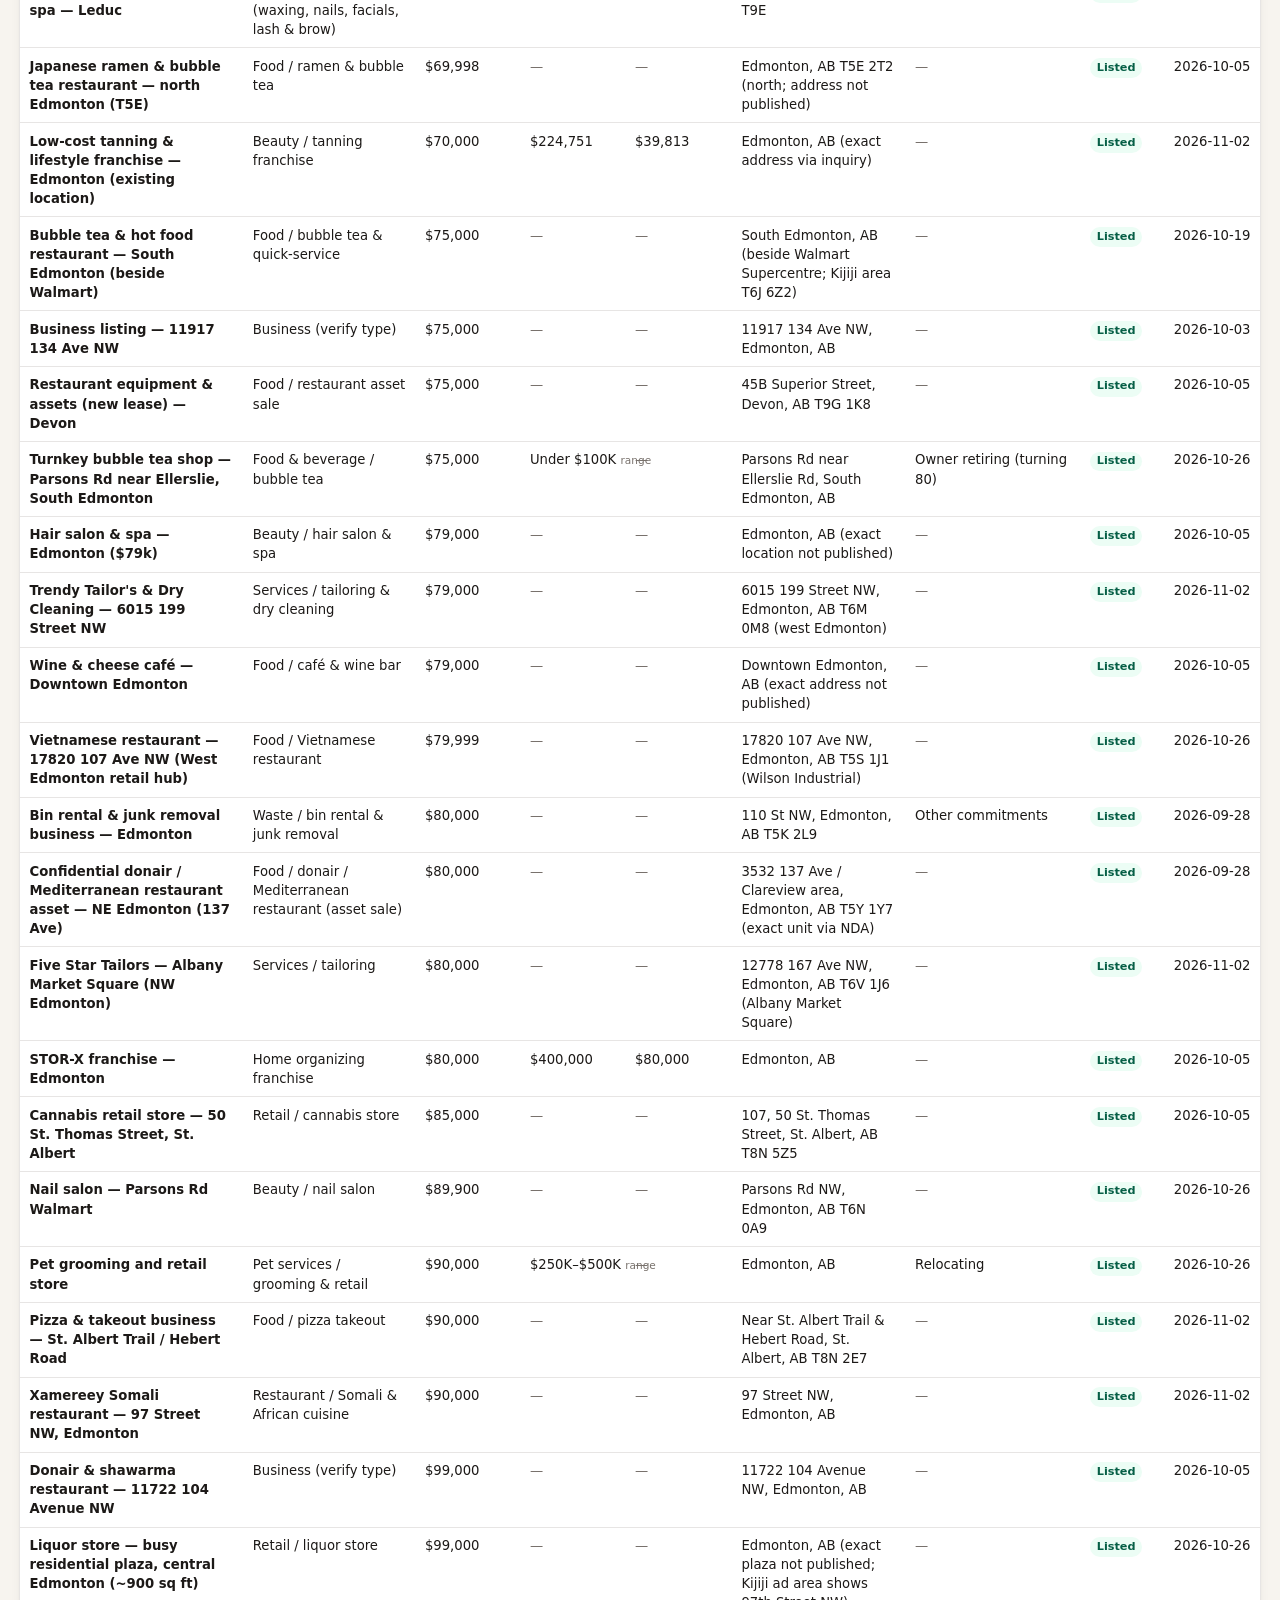
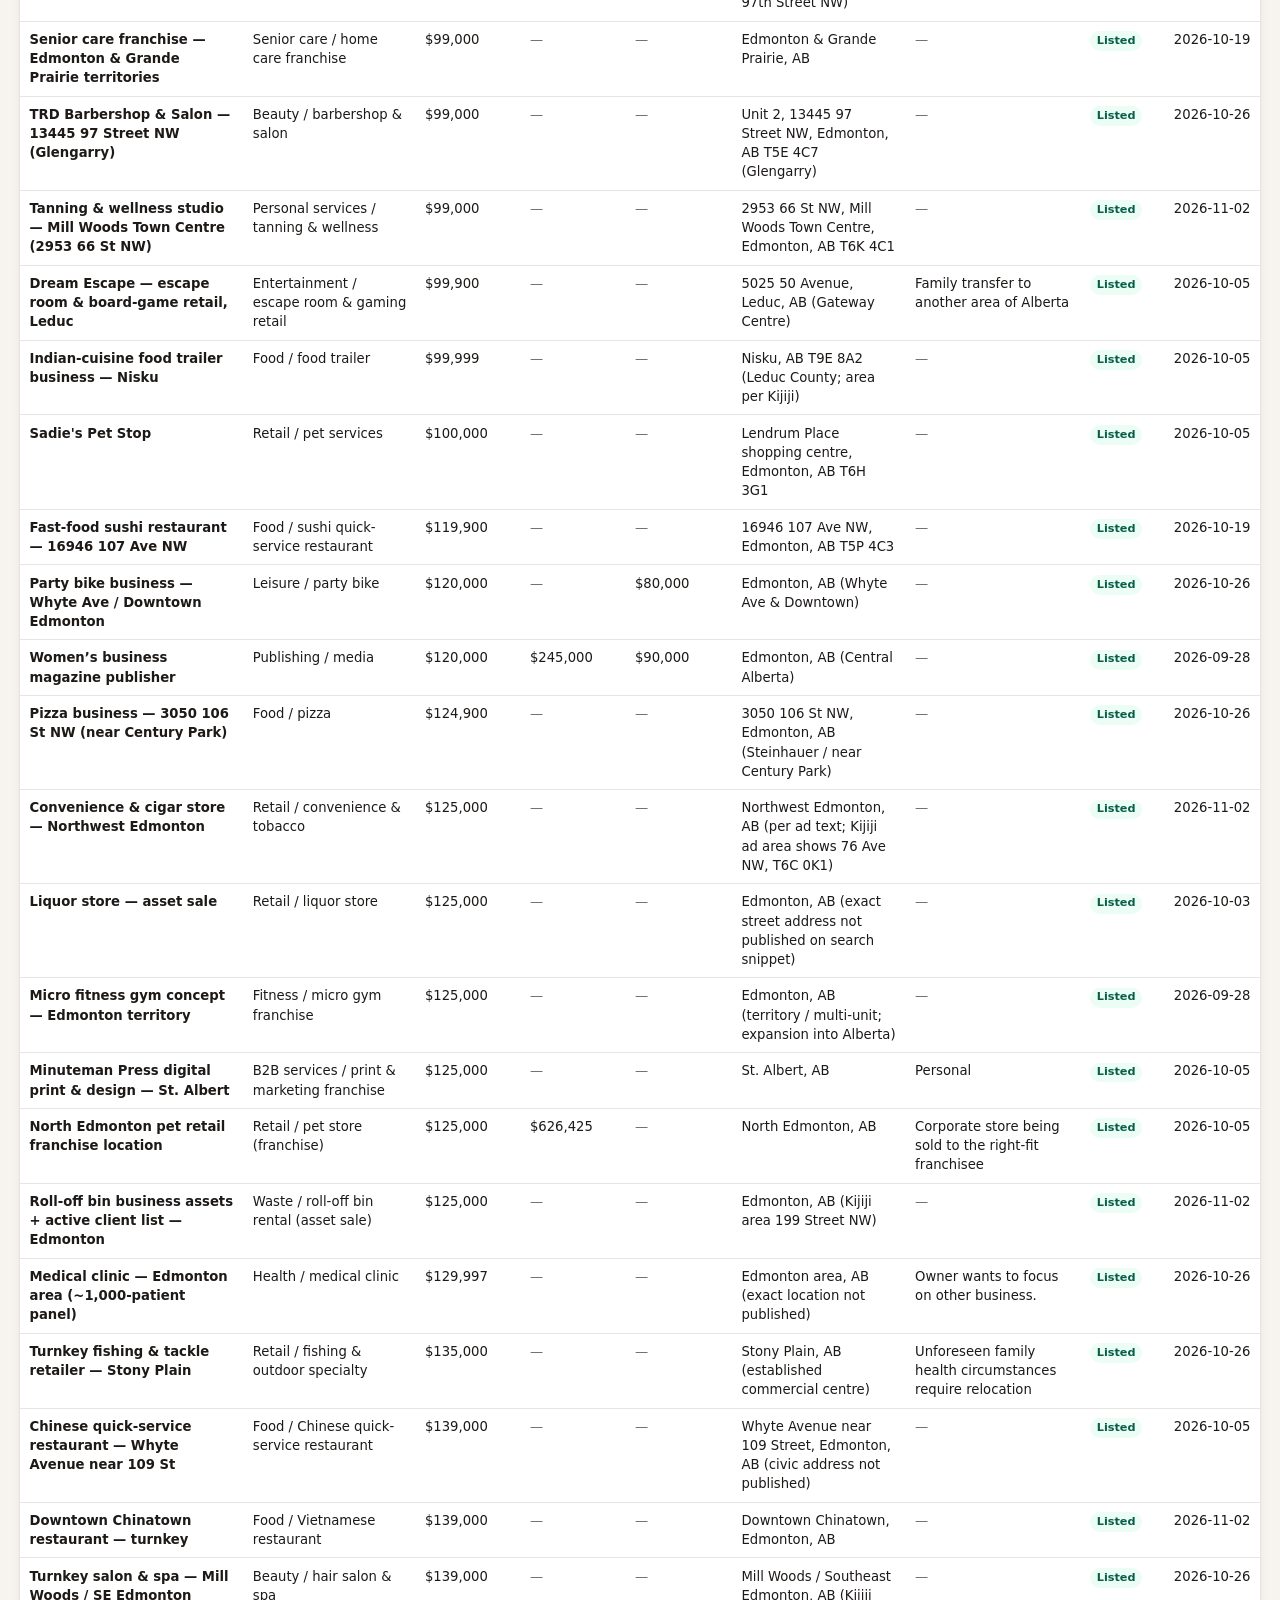
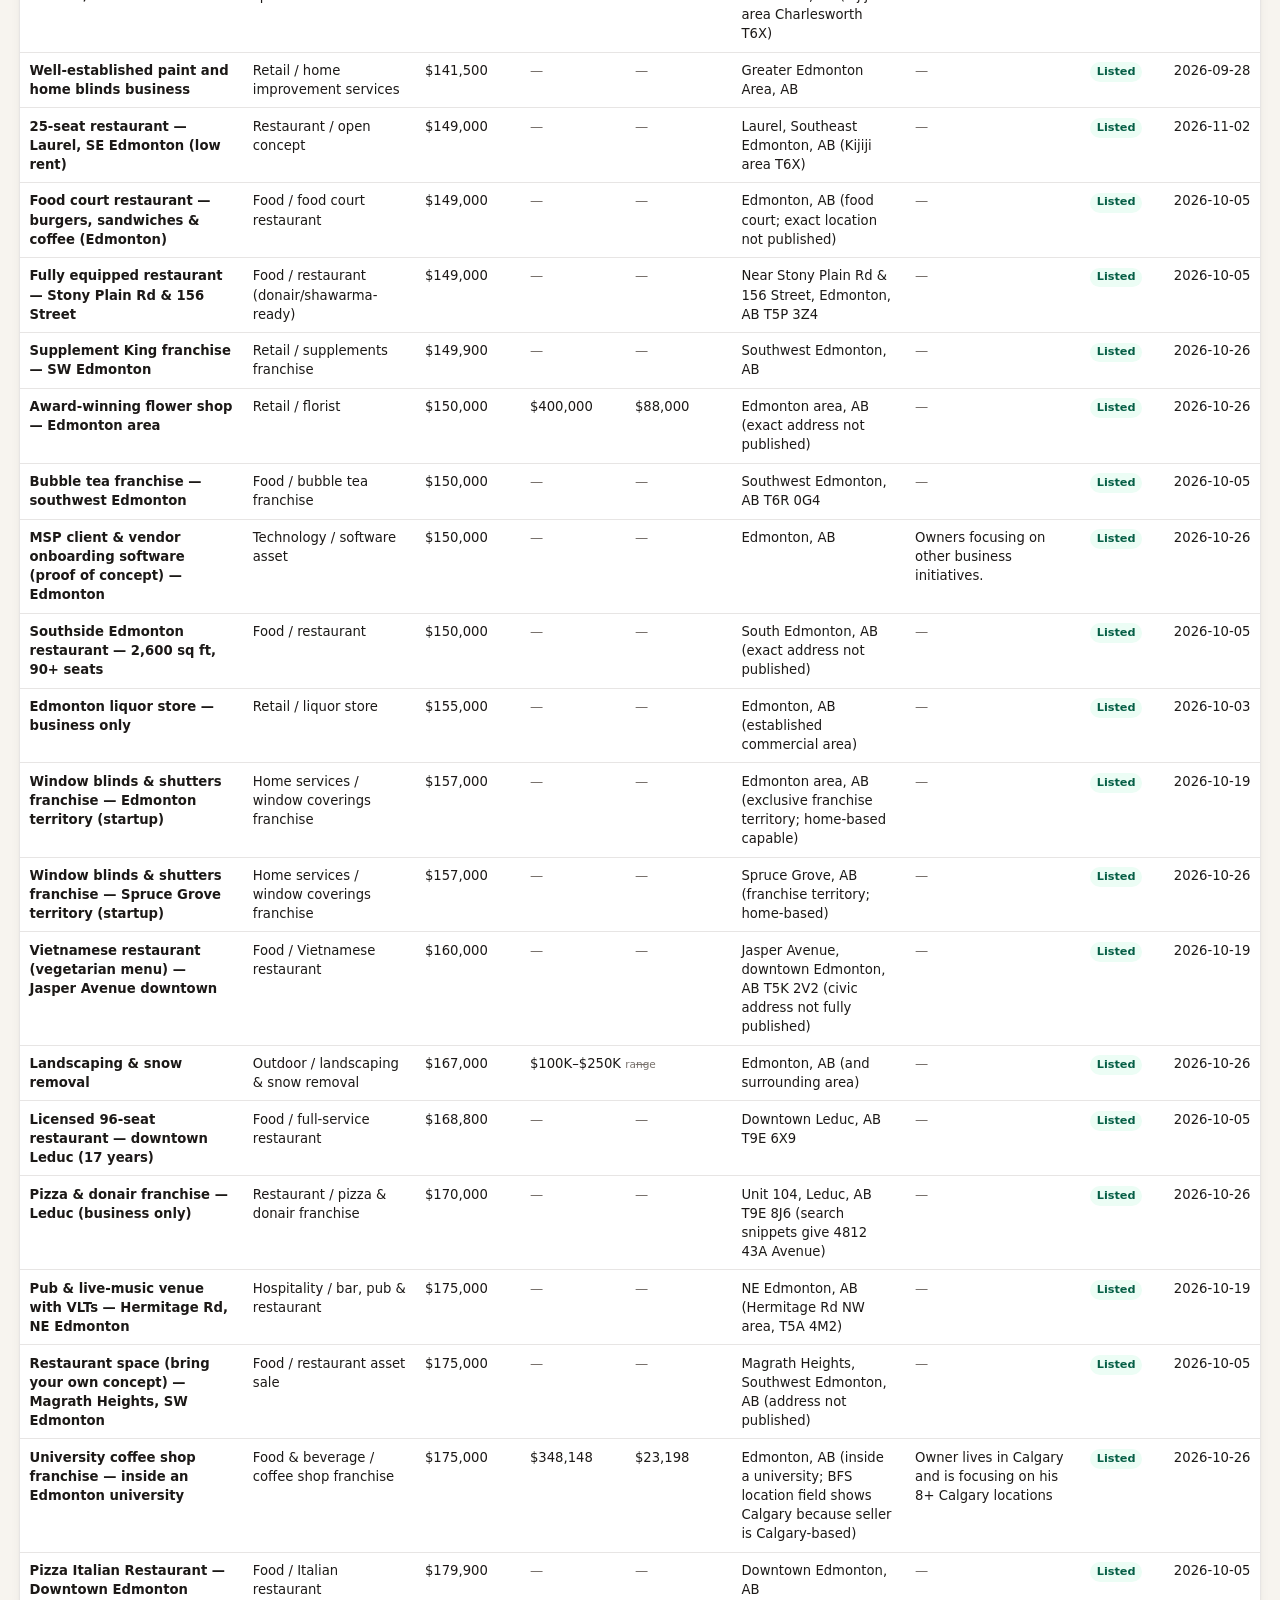
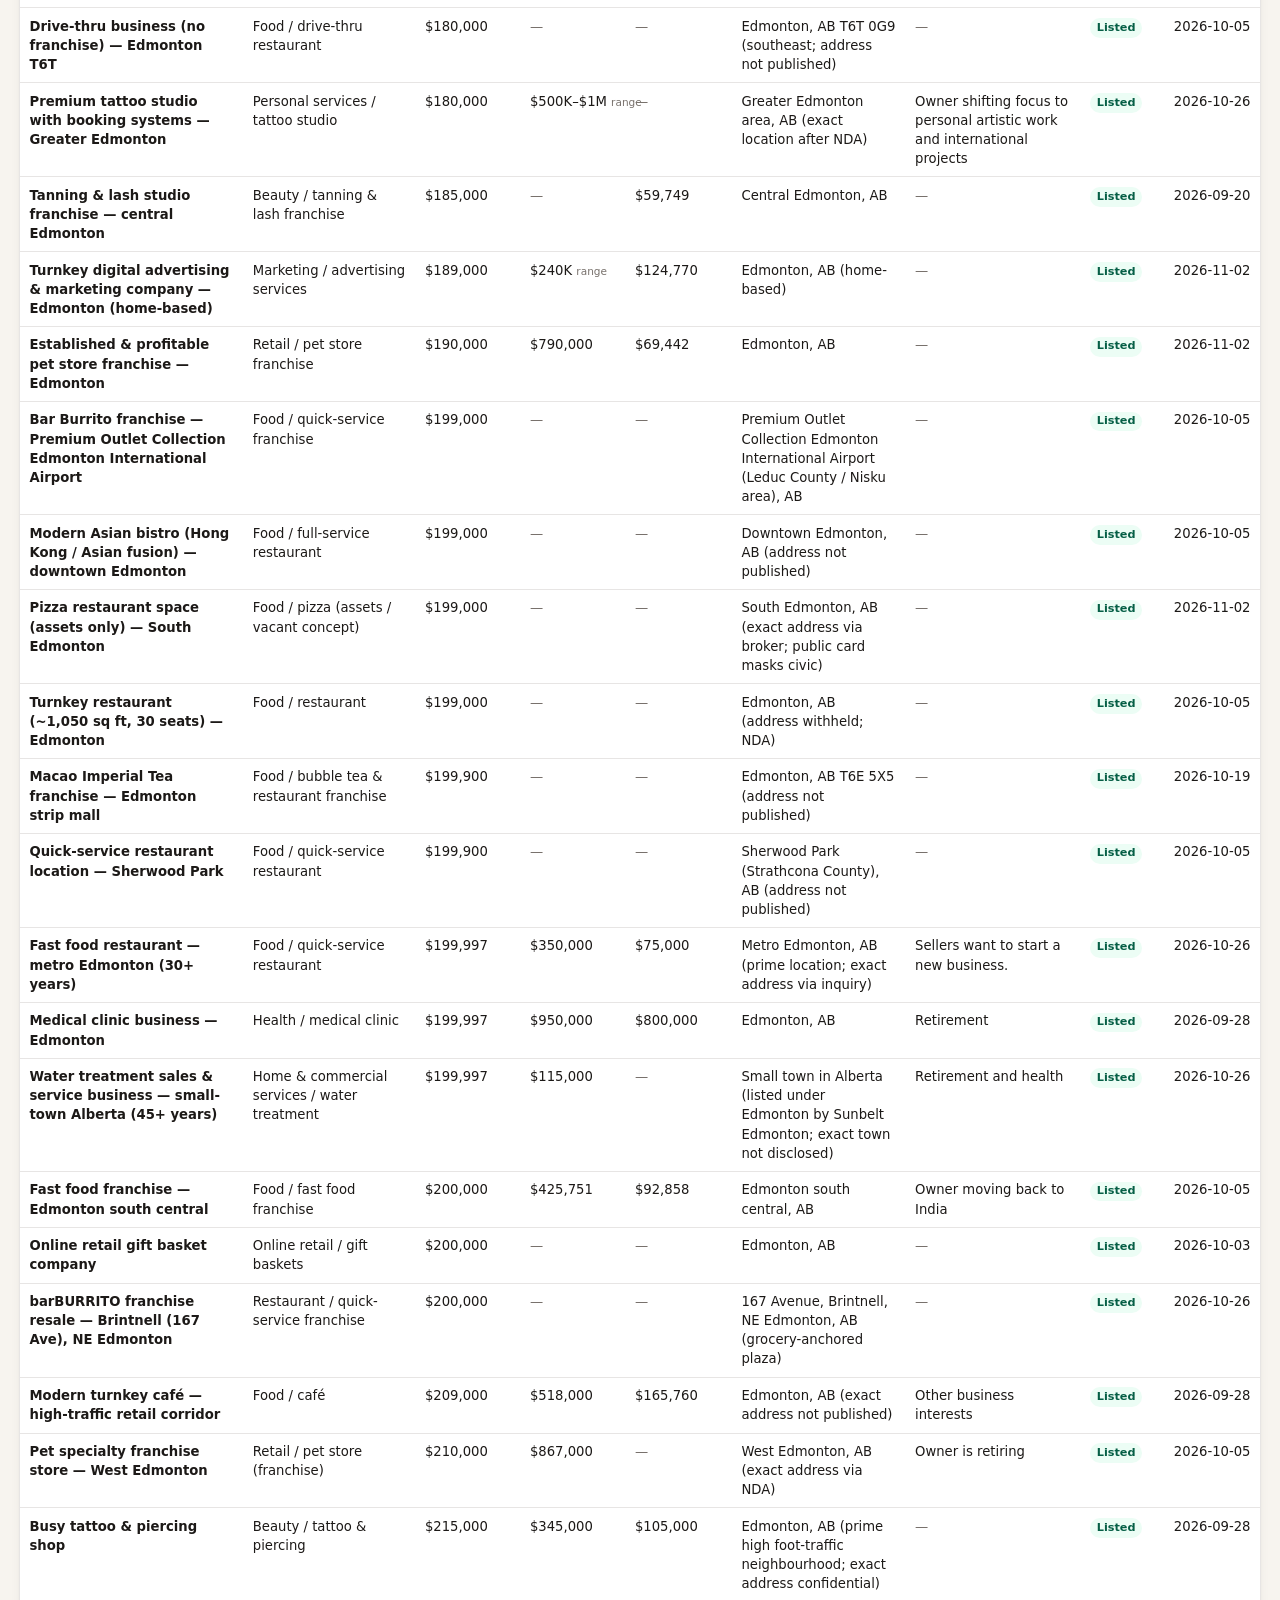
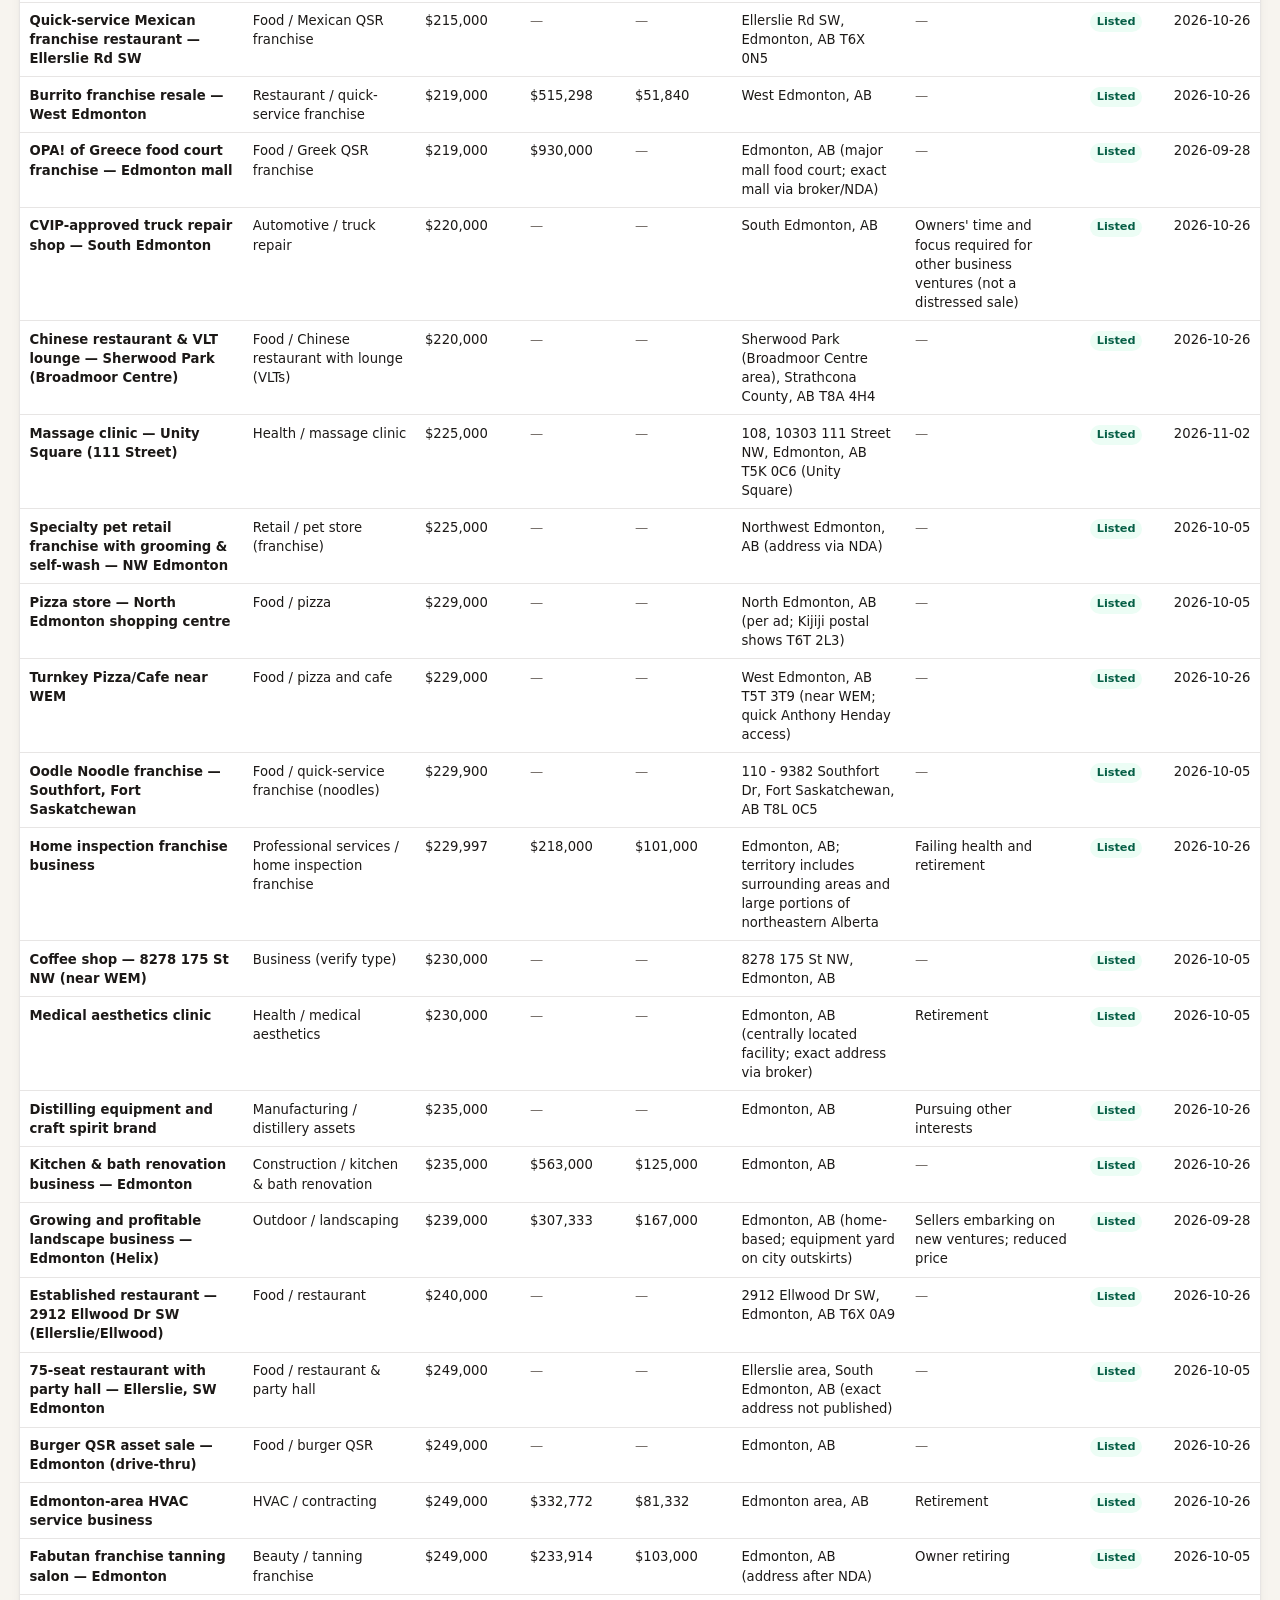
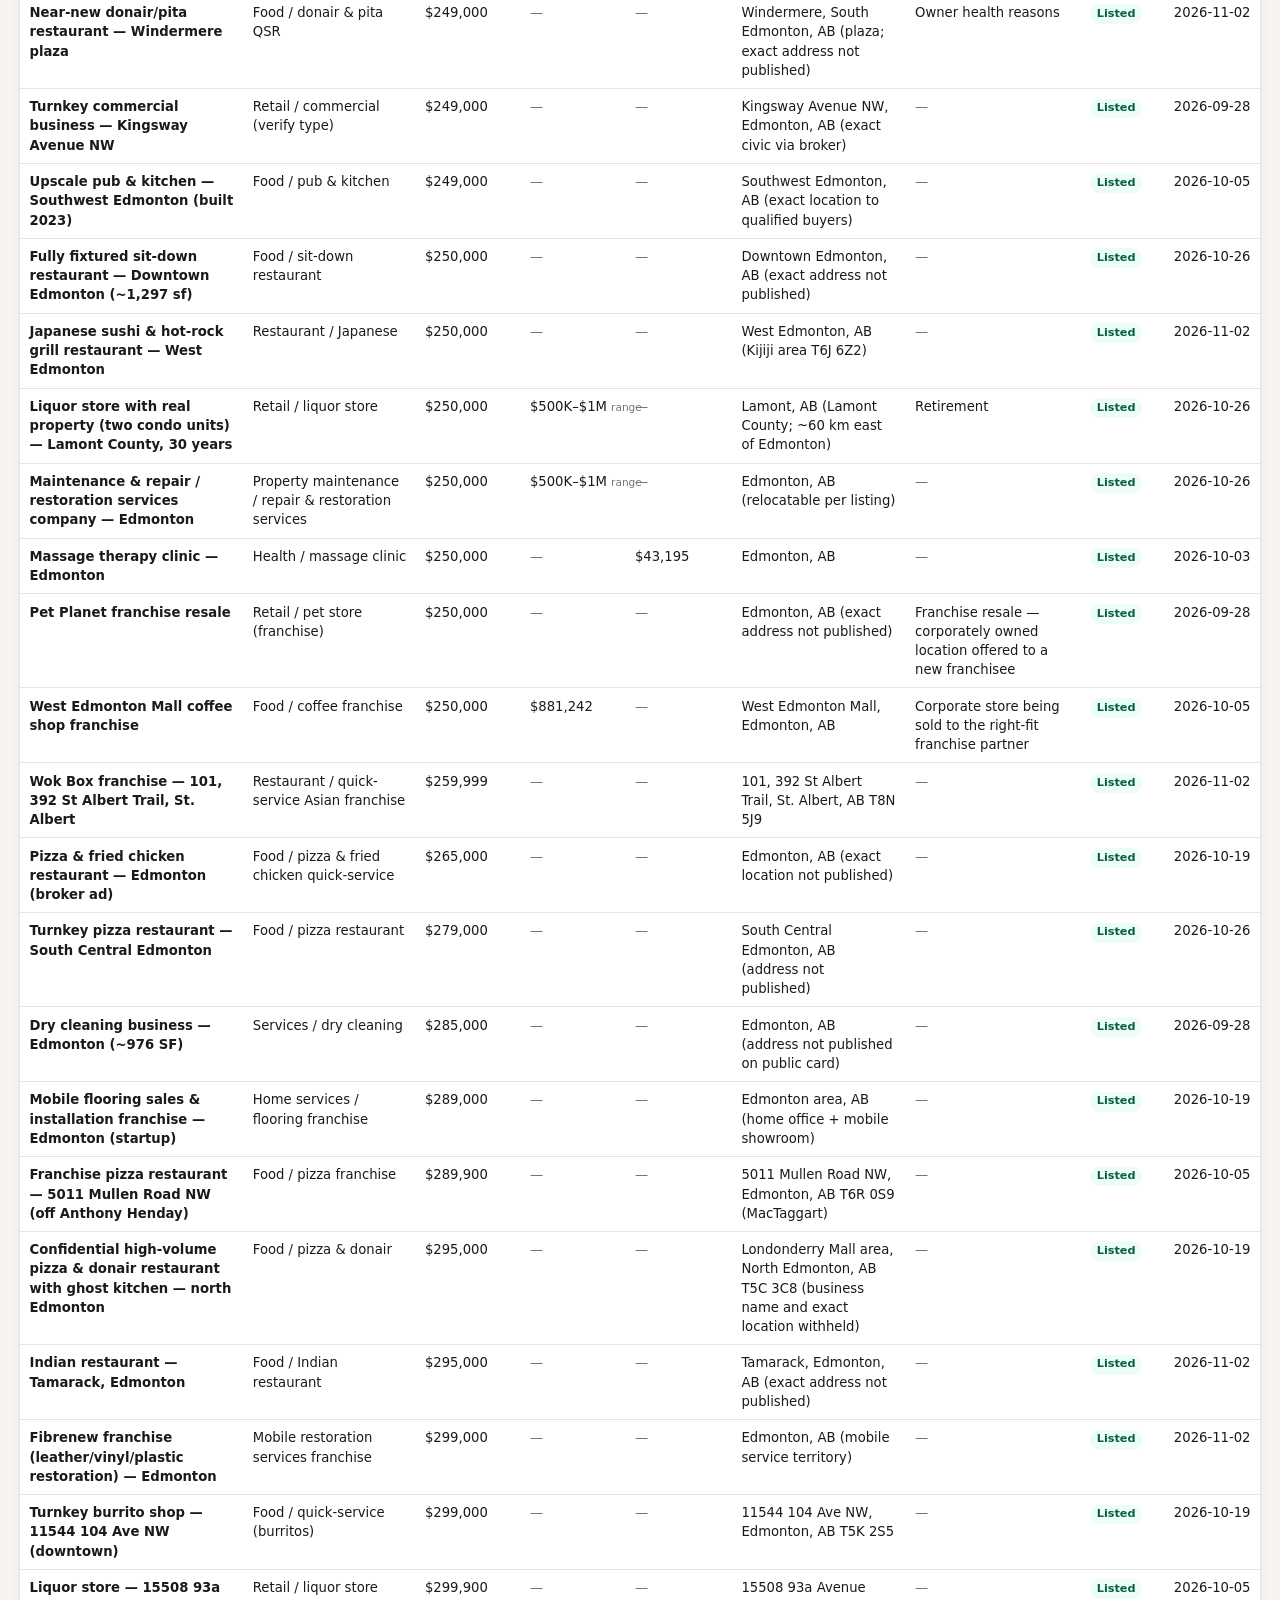
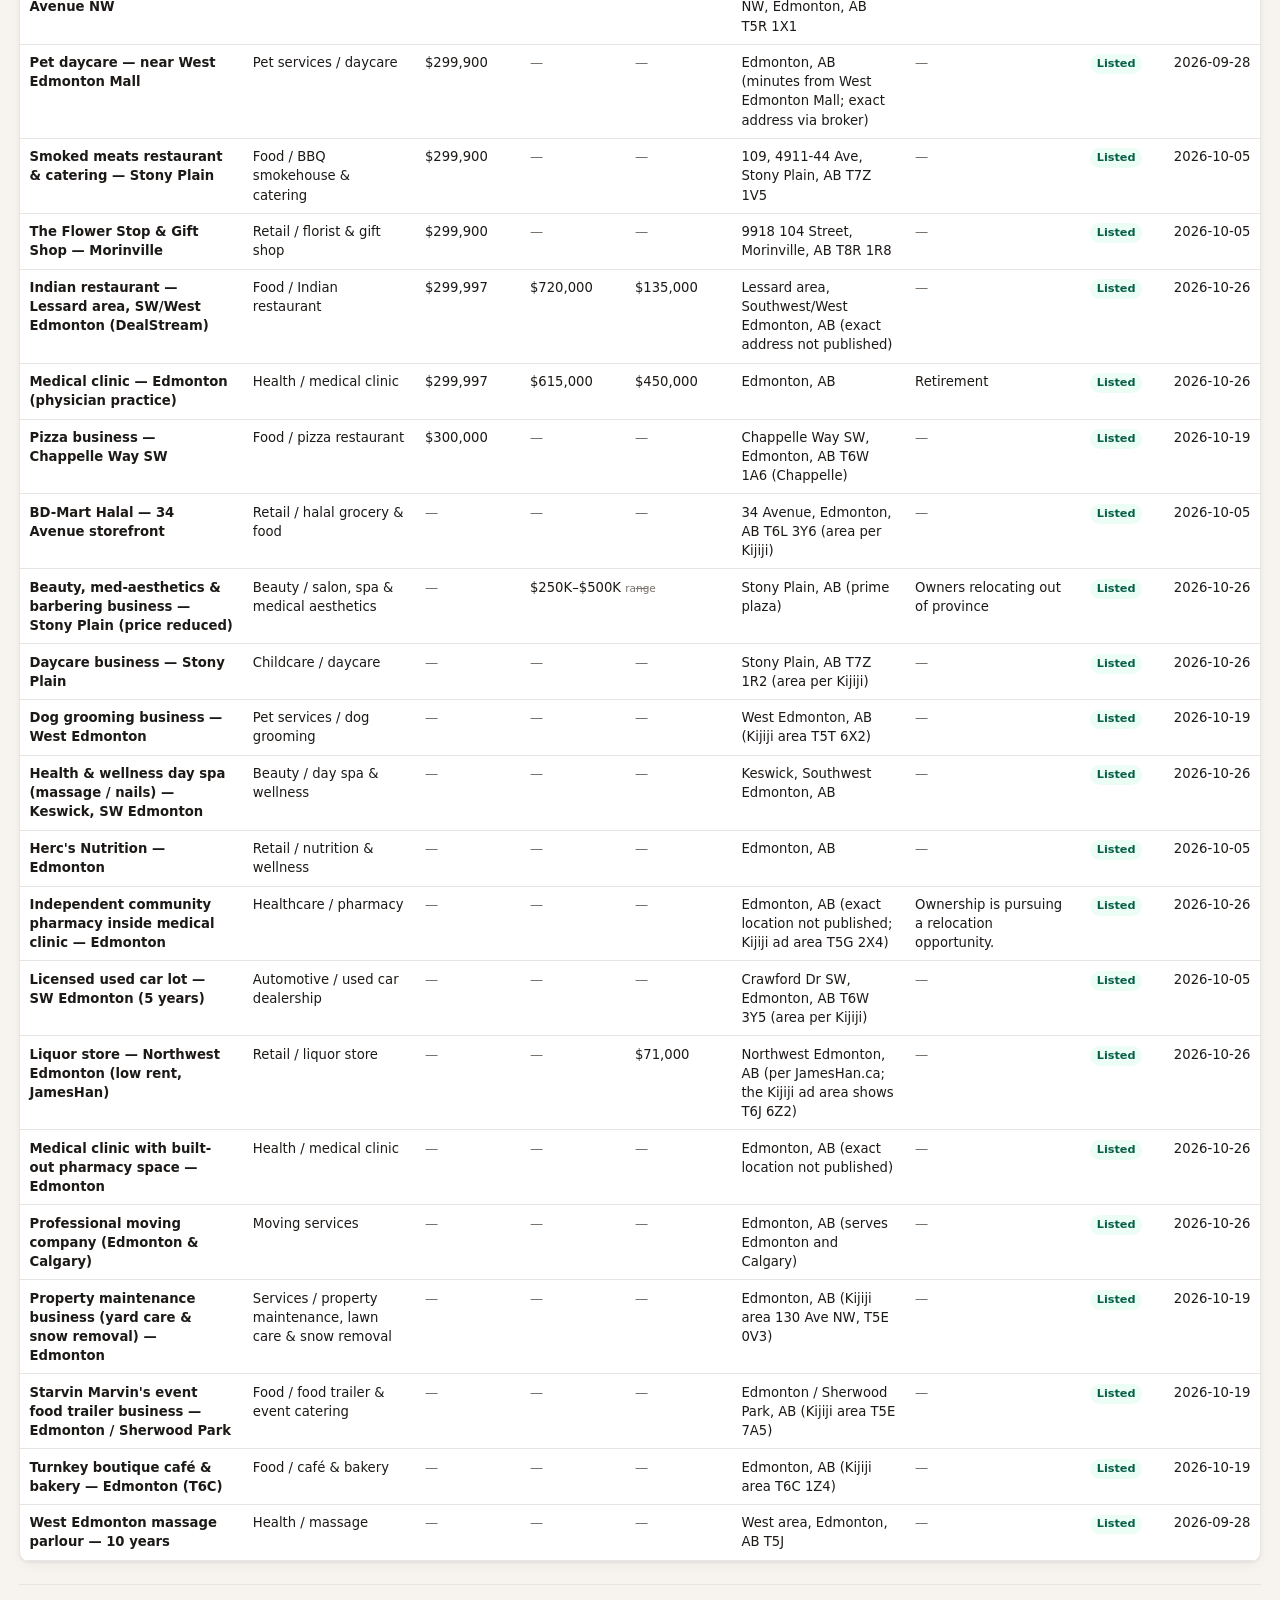
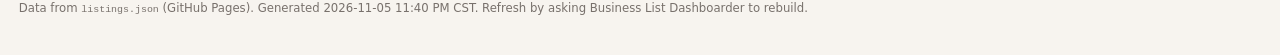
==== commit e0e984f2: "Dashboard: even widths for Ask, Revenue, and Cash flow columns Co-authored-by: Jason Hubbard <hubbar" ====
--- a/docs/index.html
+++ b/docs/index.html
@@ -197,9 +197,17 @@
 table.listings {
   width: 100%;
   border-collapse: collapse;
+  table-layout: fixed;
   min-width: 980px;
   font-size: .88rem;
 }
+table.listings col.col-name { width: 18%; }
+table.listings col.col-cat { width: 14%; }
+table.listings col.col-money { width: 7rem; }
+table.listings col.col-loc { width: 14%; }
+table.listings col.col-reason { width: auto; }
+table.listings col.col-status { width: 5.5rem; }
+table.listings col.col-updated { width: 6.5rem; }
 table.listings th,
 table.listings td {
   padding: .55rem .65rem;
@@ -219,6 +227,19 @@
   white-space: nowrap;
   z-index: 1;
 }
+table.listings th.money,
+table.listings td.money {
+  text-align: left;
+  font-variant-numeric: tabular-nums;
+  white-space: nowrap;
+  padding-left: .55rem;
+  padding-right: .55rem;
+}
+table.listings th.money {
+  white-space: normal;
+  line-height: 1.2;
+  vertical-align: bottom;
+}
 table.listings th.sortable {
   cursor: pointer;
   user-select: none;
@@ -245,7 +266,11 @@
   border-bottom-color: currentColor;
 }
 table.listings .muted { color: var(--muted); }
-table.listings .num { font-variant-numeric: tabular-nums; white-space: nowrap; }
+table.listings .num {
+  font-variant-numeric: tabular-nums;
+  white-space: nowrap;
+  text-align: right;
+}
 table.listings .status {
   display: inline-block;
   padding: .12rem .45rem;
@@ -398,13 +423,24 @@
 
   <div class="table-wrap">
     <table class="listings" id="table">
+      <colgroup>
+        <col class="col-name">
+        <col class="col-cat">
+        <col class="col-money">
+        <col class="col-money">
+        <col class="col-money">
+        <col class="col-loc">
+        <col class="col-reason">
+        <col class="col-status">
+        <col class="col-updated">
+      </colgroup>
       <thead>
         <tr>
           <th class="sortable" data-sort="name">Name <span class="arrow"></span></th>
           <th class="sortable" data-sort="category">Category <span class="arrow"></span></th>
-          <th class="sortable sorted" data-sort="ask" data-dir="asc">Ask (CAD) <span class="arrow">▲</span></th>
-          <th class="sortable" data-sort="revenue">Revenue <span class="arrow"></span></th>
-          <th>Cash flow / SDE</th>
+          <th class="sortable money sorted" data-sort="ask" data-dir="asc">Ask (CAD) <span class="arrow">▲</span></th>
+          <th class="sortable money" data-sort="revenue">Revenue <span class="arrow"></span></th>
+          <th class="money">Cash flow / SDE</th>
           <th>Location</th>
           <th>Selling reason</th>
           <th>Status</th>
@@ -711,9 +747,9 @@
     html += `<tr class="main-row${open ? ' open' : ''}" data-id="${b._id}">
       <td class="name">${nameCell}</td>
       <td>${dash(b.category)}</td>
-      <td class="num">${money(b.askingCAD)}</td>
-      <td class="num">${revenue(b)}</td>
-      <td class="num">${money(b.cashFlowSdeCAD)}</td>
+      <td class="money">${money(b.askingCAD)}</td>
+      <td class="money">${revenue(b)}</td>
+      <td class="money">${money(b.cashFlowSdeCAD)}</td>
       <td>${dash(b.location)}</td>
       <td>${dash(b.sellingReason)}</td>
       <td><span class="status ${statusClass(b.listingStatus)}">${esc(b.listingStatus || '—')}</span></td>
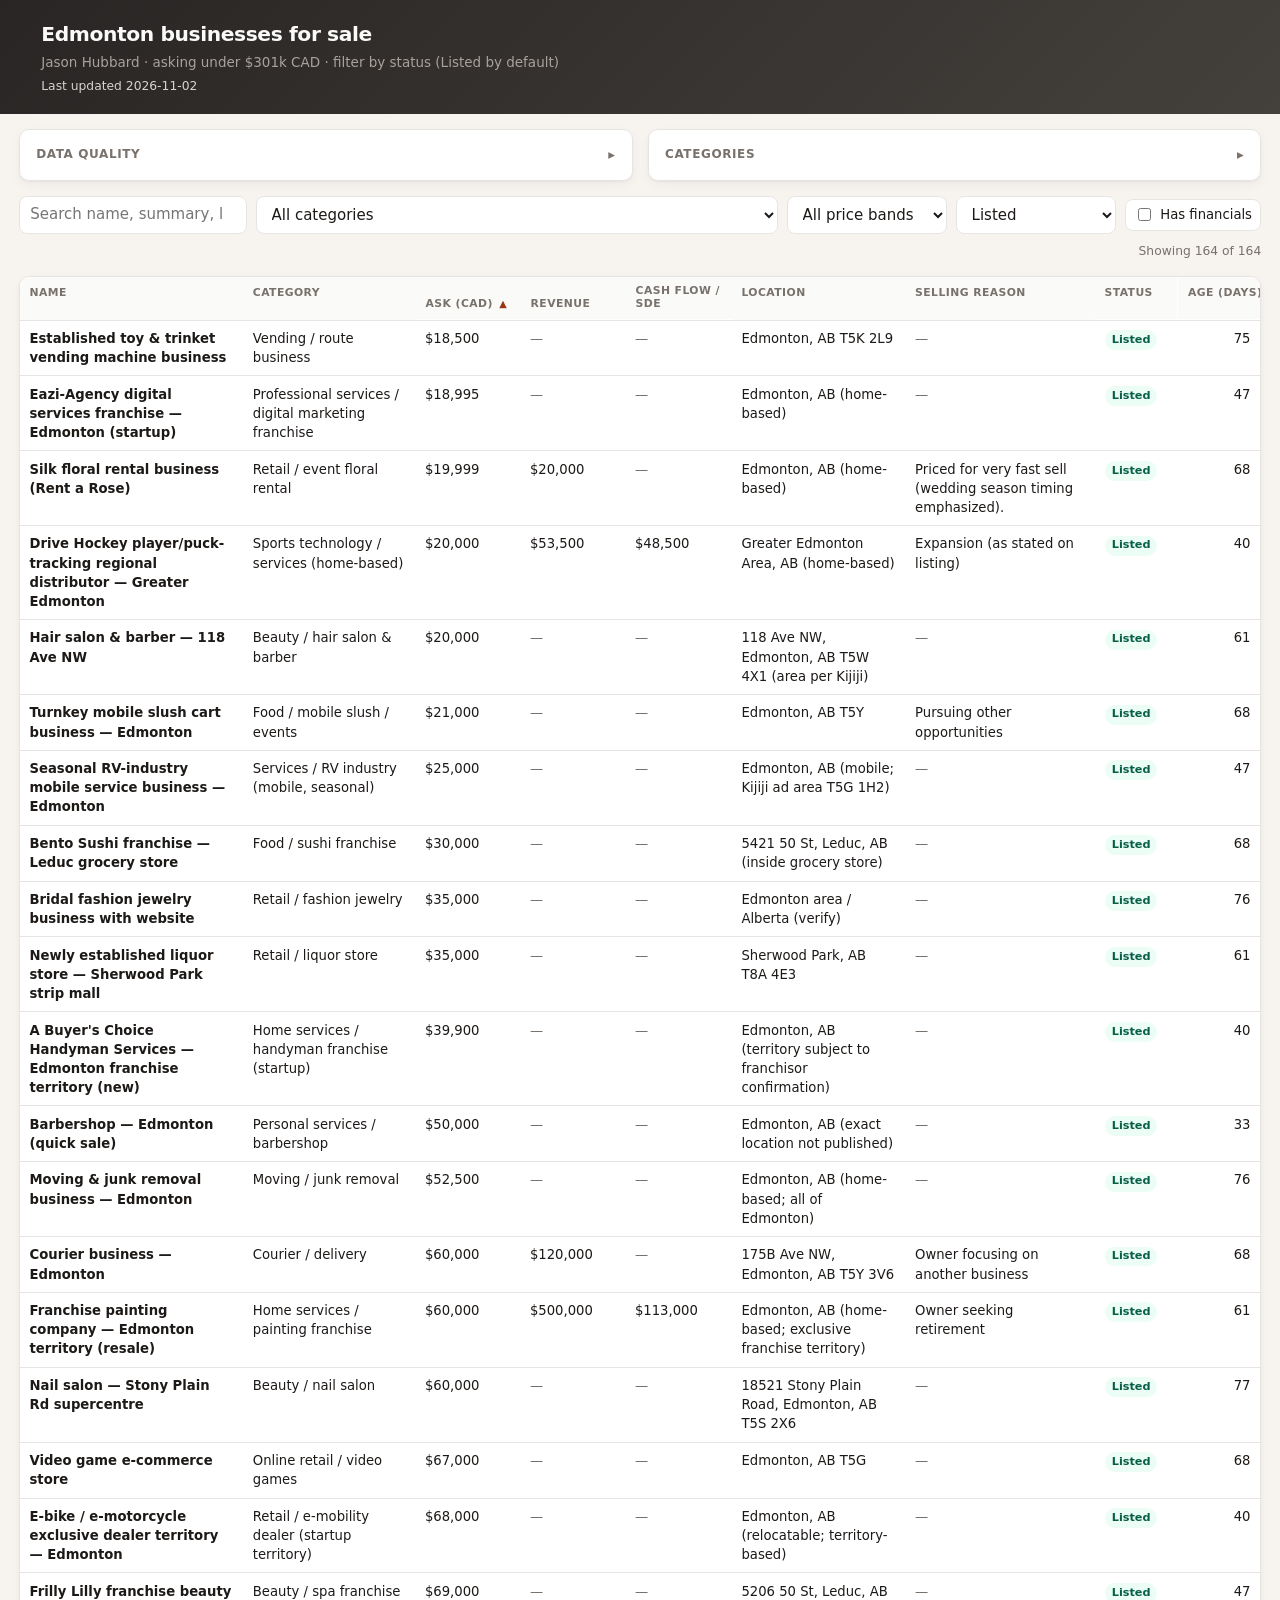
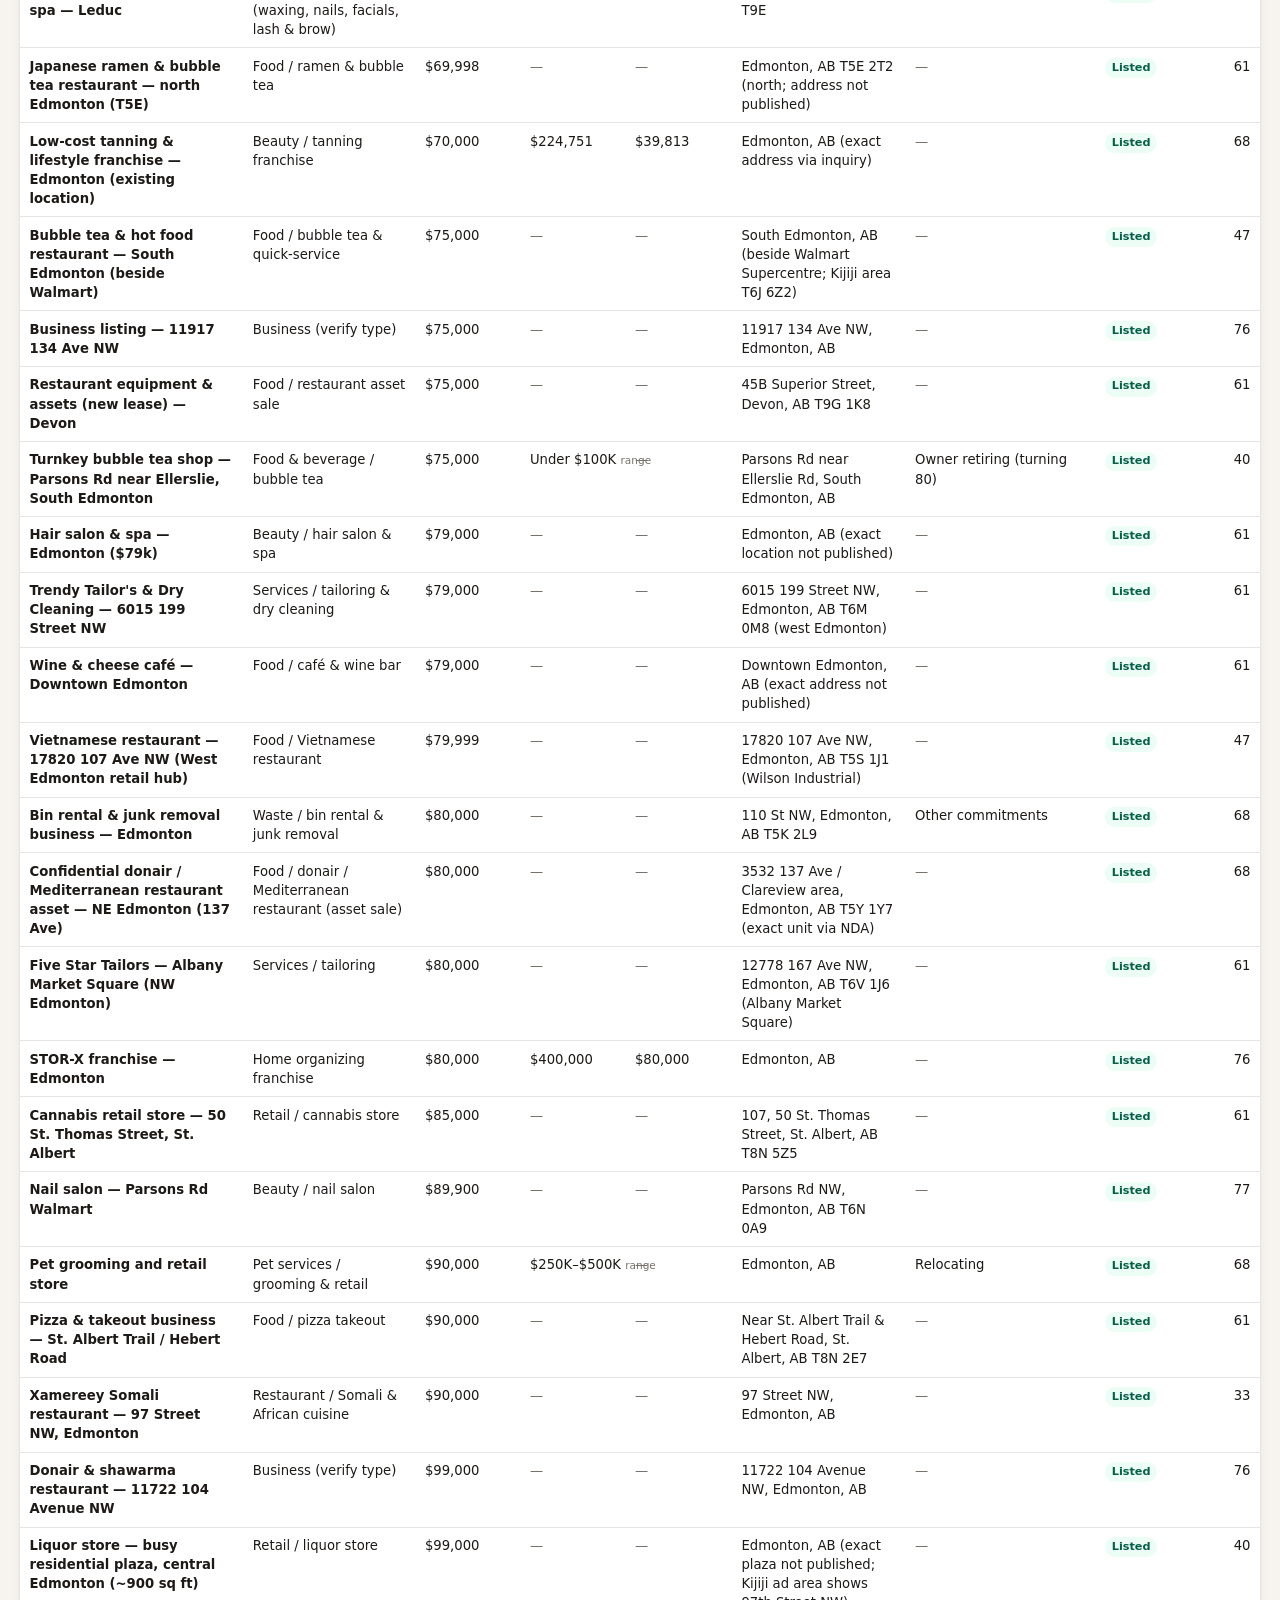
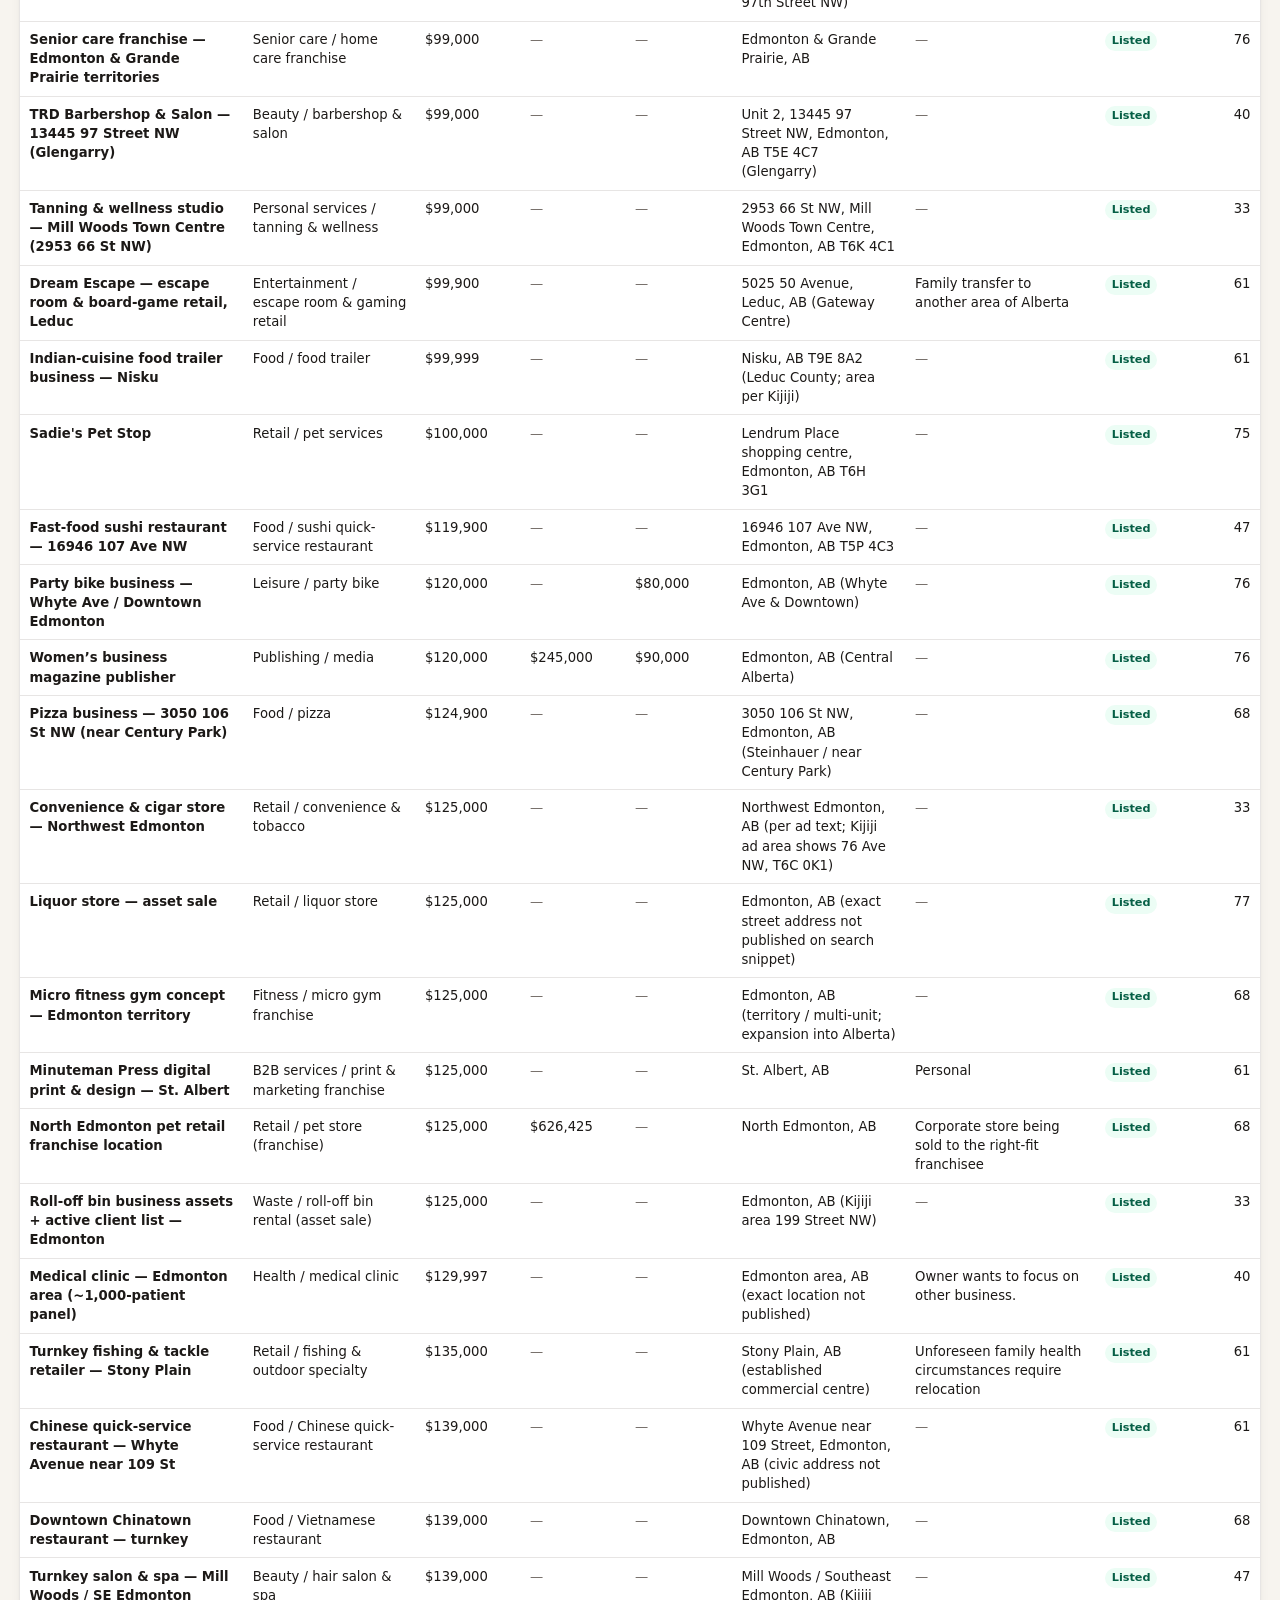
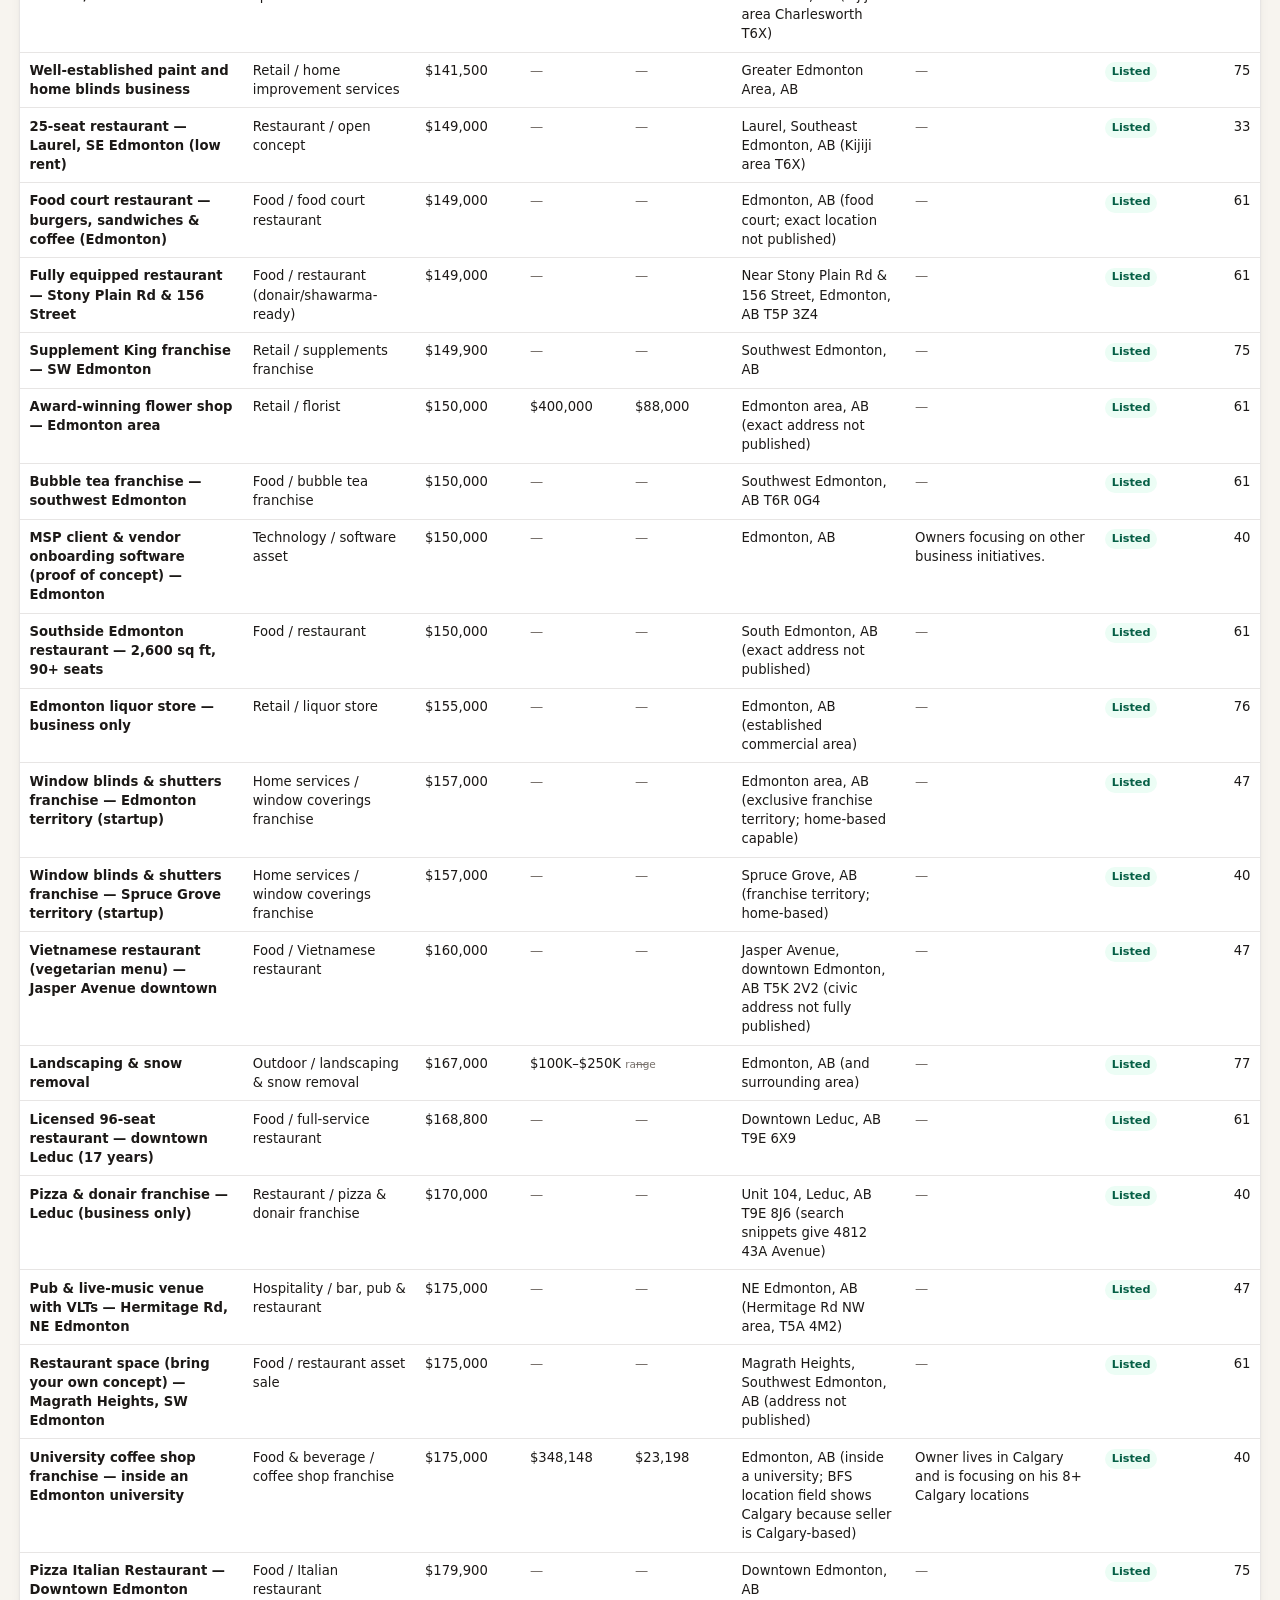
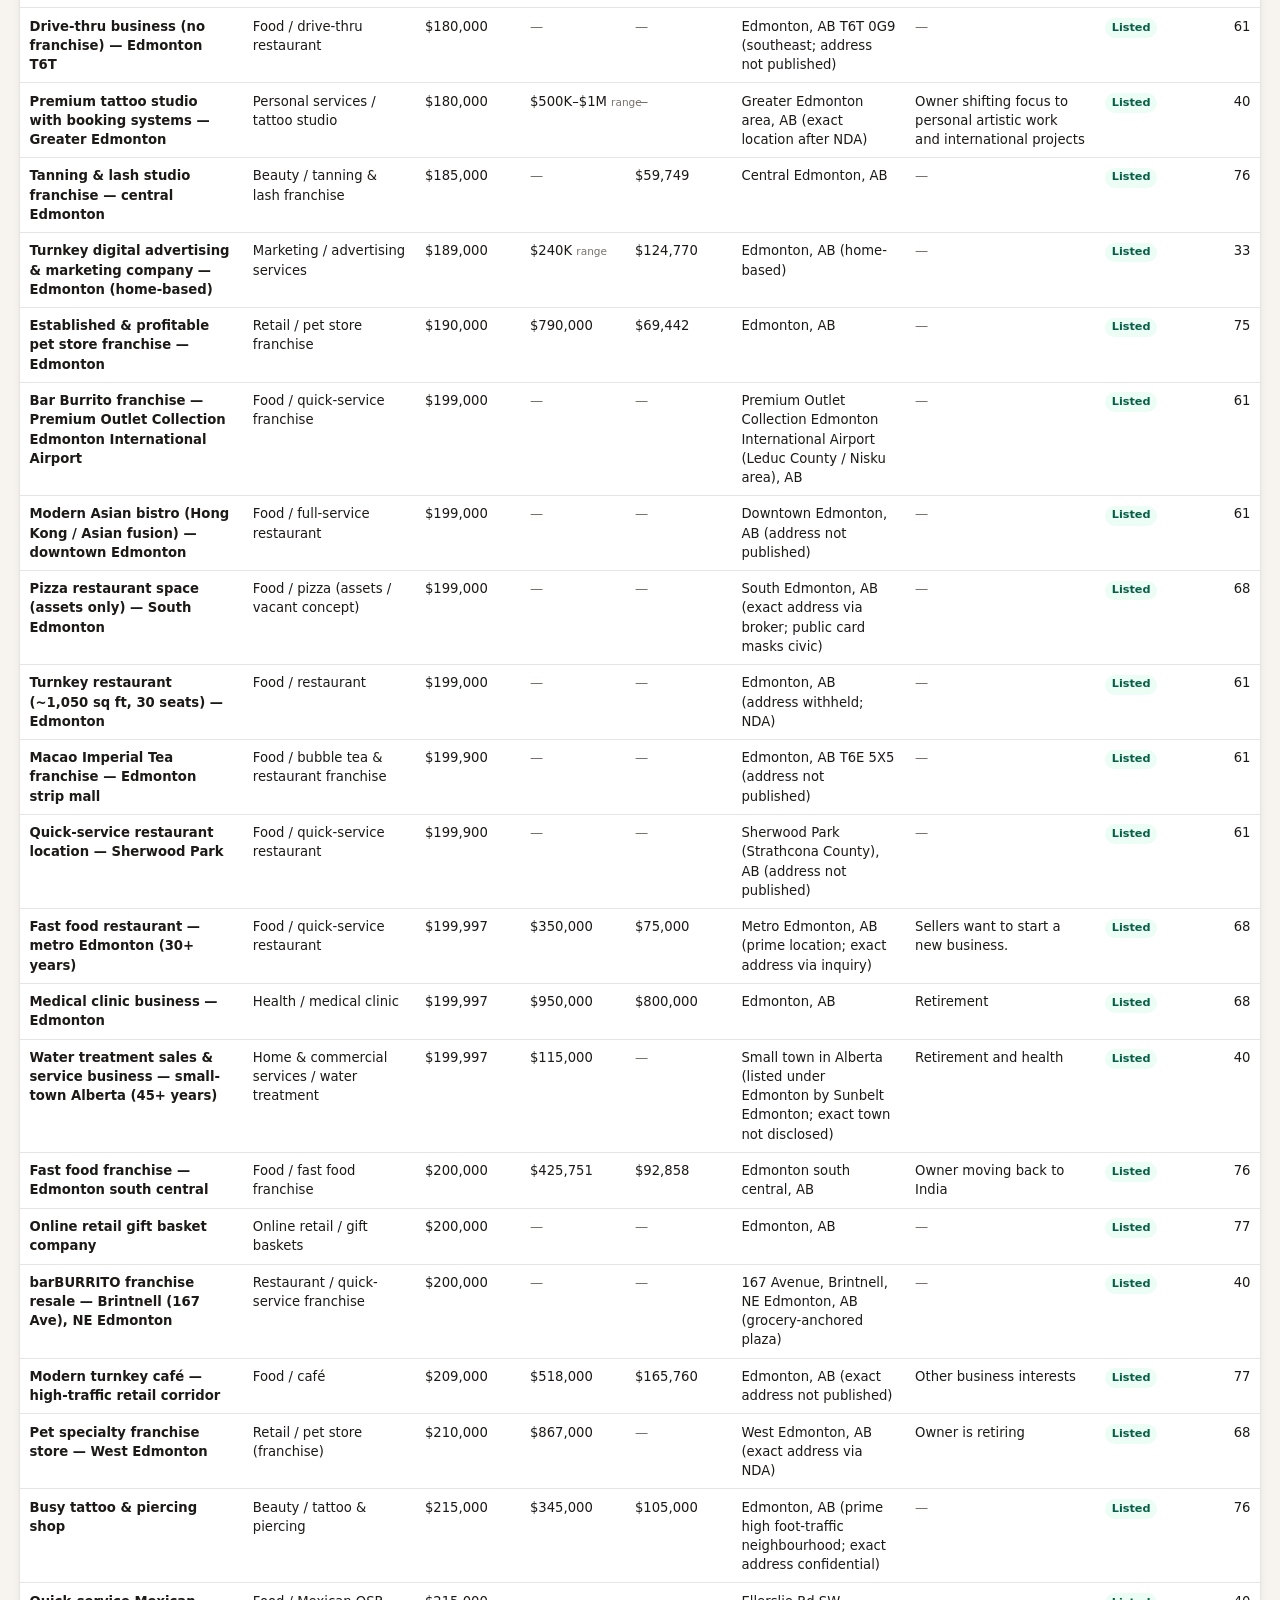
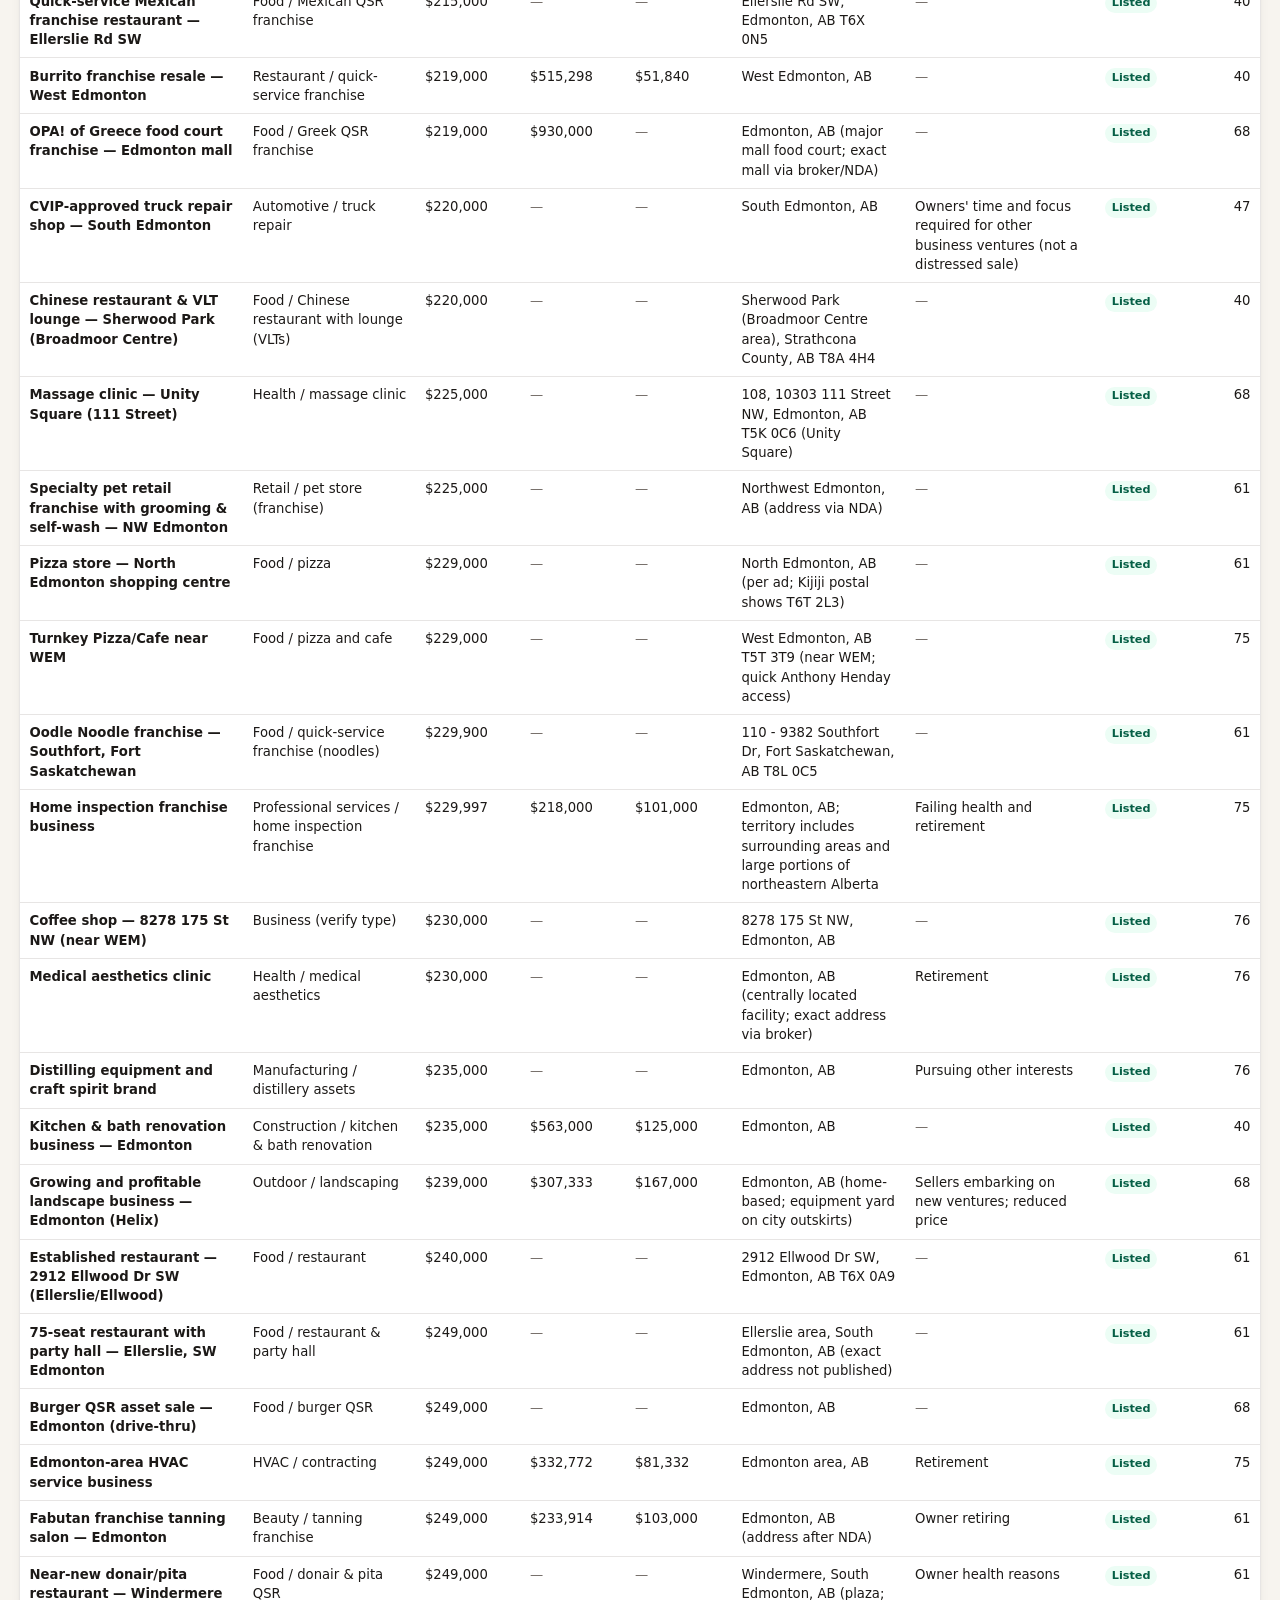
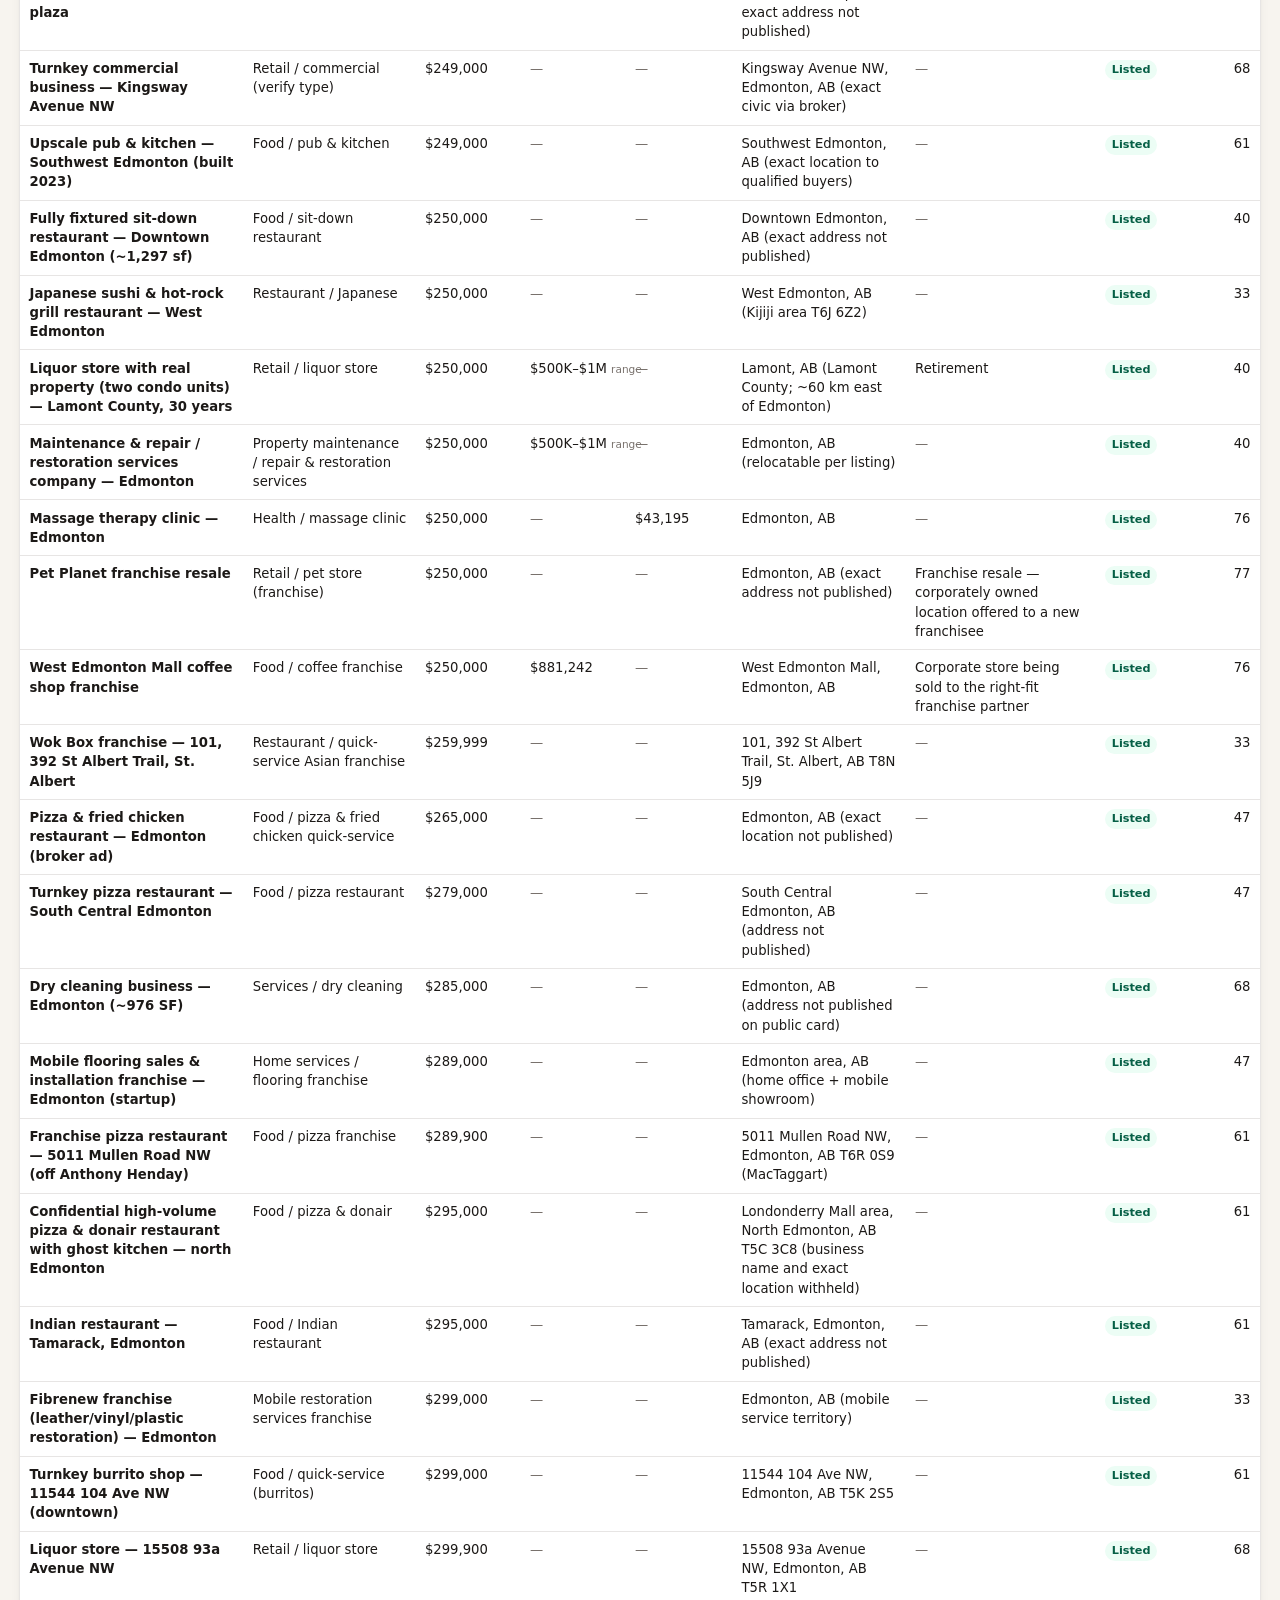
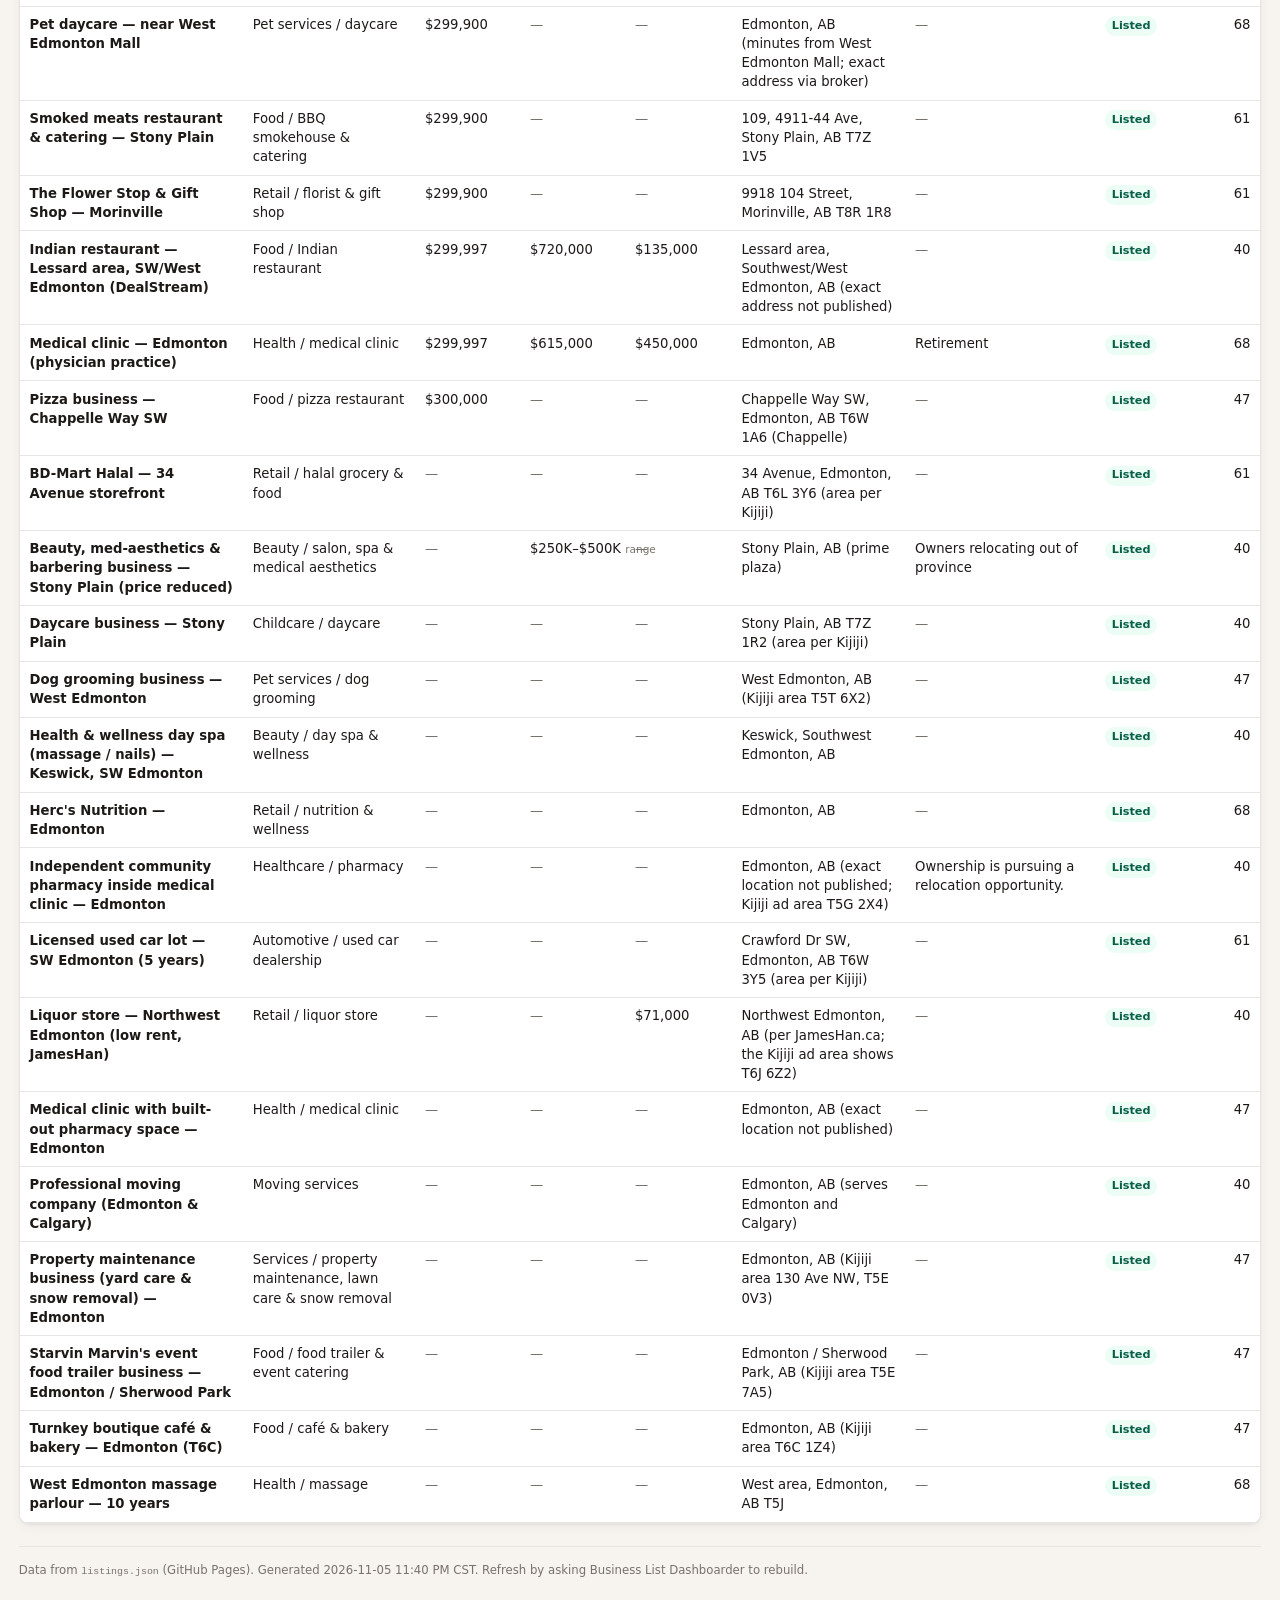
==== commit adc8f9db: "Dashboard: replace Updated with Age (Days) from createdDate Co-authored-by: Jason Hubbard <hubbardma" ====
--- a/docs/index.html
+++ b/docs/index.html
@@ -207,7 +207,7 @@
 table.listings col.col-loc { width: 14%; }
 table.listings col.col-reason { width: auto; }
 table.listings col.col-status { width: 5.5rem; }
-table.listings col.col-updated { width: 6.5rem; }
+table.listings col.col-age { width: 5.5rem; }
 table.listings th,
 table.listings td {
   padding: .55rem .65rem;
@@ -432,7 +432,7 @@
         <col class="col-loc">
         <col class="col-reason">
         <col class="col-status">
-        <col class="col-updated">
+        <col class="col-age">
       </colgroup>
       <thead>
         <tr>
@@ -444,7 +444,7 @@
           <th>Location</th>
           <th>Selling reason</th>
           <th>Status</th>
-          <th class="sortable" data-sort="updated">Updated <span class="arrow"></span></th>
+          <th class="sortable" data-sort="age">Age (Days) <span class="arrow"></span></th>
         </tr>
       </thead>
       <tbody id="tbody"><tr><td colspan="9" class="empty">Loading listings…</td></tr></tbody>
@@ -503,6 +503,18 @@
 function money(v) {
   if (v == null || v === '') return '<span class="muted">—</span>';
   return esc(CAD.format(v));
+}
+/** Whole days from createdDate to local today (inclusive of start day as 0). */
+function ageDays(createdDate) {
+  if (!createdDate) return null;
+  const m = String(createdDate).match(/^(\d{4})-(\d{2})-(\d{2})/);
+  if (!m) return null;
+  const created = new Date(+m[1], +m[2] - 1, +m[3]);
+  if (isNaN(created.getTime())) return null;
+  const today = new Date();
+  today.setHours(0, 0, 0, 0);
+  created.setHours(0, 0, 0, 0);
+  return Math.max(0, Math.round((today - created) / 86400000));
 }
 function bandOf(ask) {
   if (ask == null) return null;
@@ -657,7 +669,7 @@
   const keyFn = {
     ask: r => r.askingCAD == null ? (dir === 'asc' ? Infinity : -Infinity) : r.askingCAD,
     name: r => (r.businessName || '').toLowerCase(),
-    updated: r => r.updatedDate || '',
+    age: r => { const v = ageDays(r.createdDate); return v == null ? (dir === 'asc' ? Infinity : -Infinity) : v; },
     category: r => (r.category || '').toLowerCase(),
     revenue: r => { const v = revSortVal(r); return v == null ? (dir === 'asc' ? Infinity : -Infinity) : v; }
   }[sort] || (r => r.askingCAD);
@@ -744,6 +756,11 @@
       ? `<a data-ext href="${esc(url)}" title="${esc(url)}">${name}</a>`
       : name;
     const open = state.openId === b._id;
+    const age = ageDays(b.createdDate);
+    const ageCell = age == null
+      ? '<span class="muted">—</span>'
+      : String(age);
+    const ageTitle = b.createdDate ? ` title="Created ${esc(b.createdDate)}"` : '';
     html += `<tr class="main-row${open ? ' open' : ''}" data-id="${b._id}">
       <td class="name">${nameCell}</td>
       <td>${dash(b.category)}</td>
@@ -753,7 +770,7 @@
       <td>${dash(b.location)}</td>
       <td>${dash(b.sellingReason)}</td>
       <td><span class="status ${statusClass(b.listingStatus)}">${esc(b.listingStatus || '—')}</span></td>
-      <td class="num">${dash(b.updatedDate)}</td>
+      <td class="num"${ageTitle}>${ageCell}</td>
     </tr>`;
     if (open) {
       html += `<tr class="detail-row"><td colspan="9">${detailHtml(b)}</td></tr>`;
